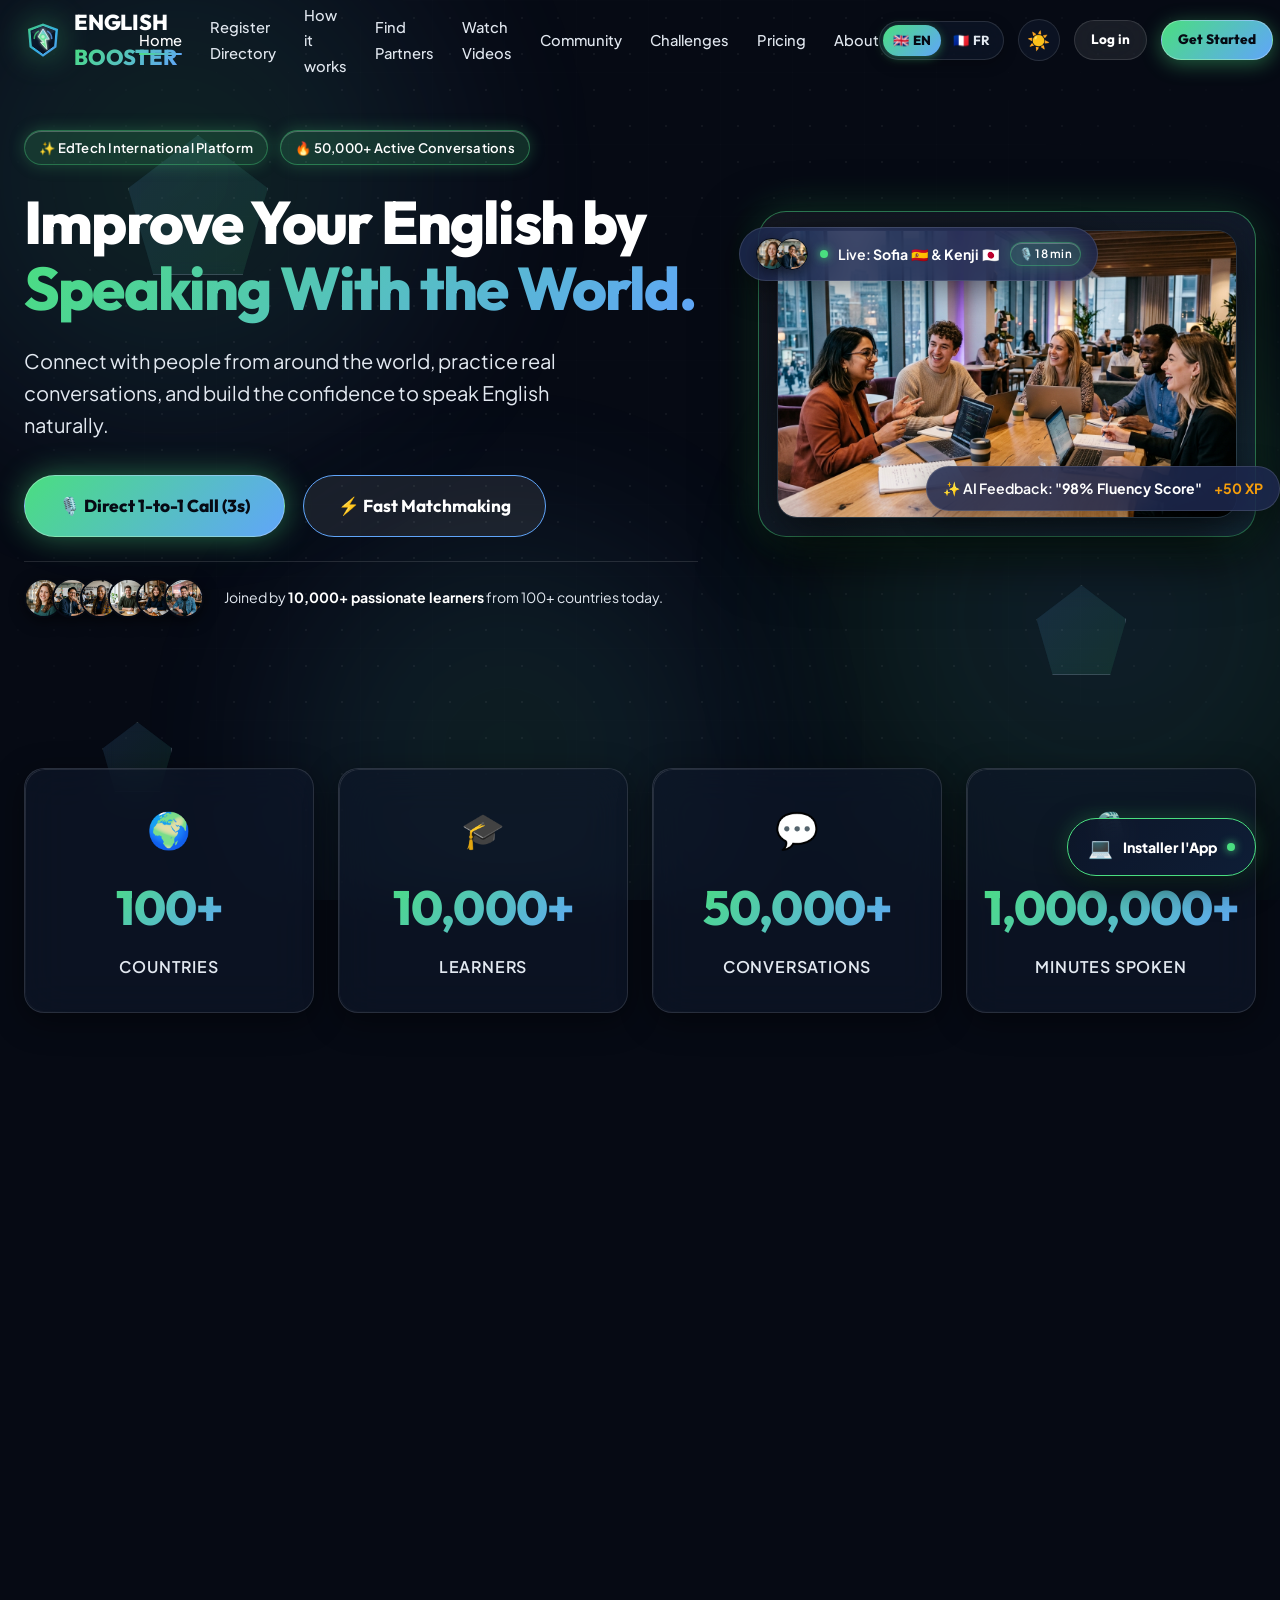
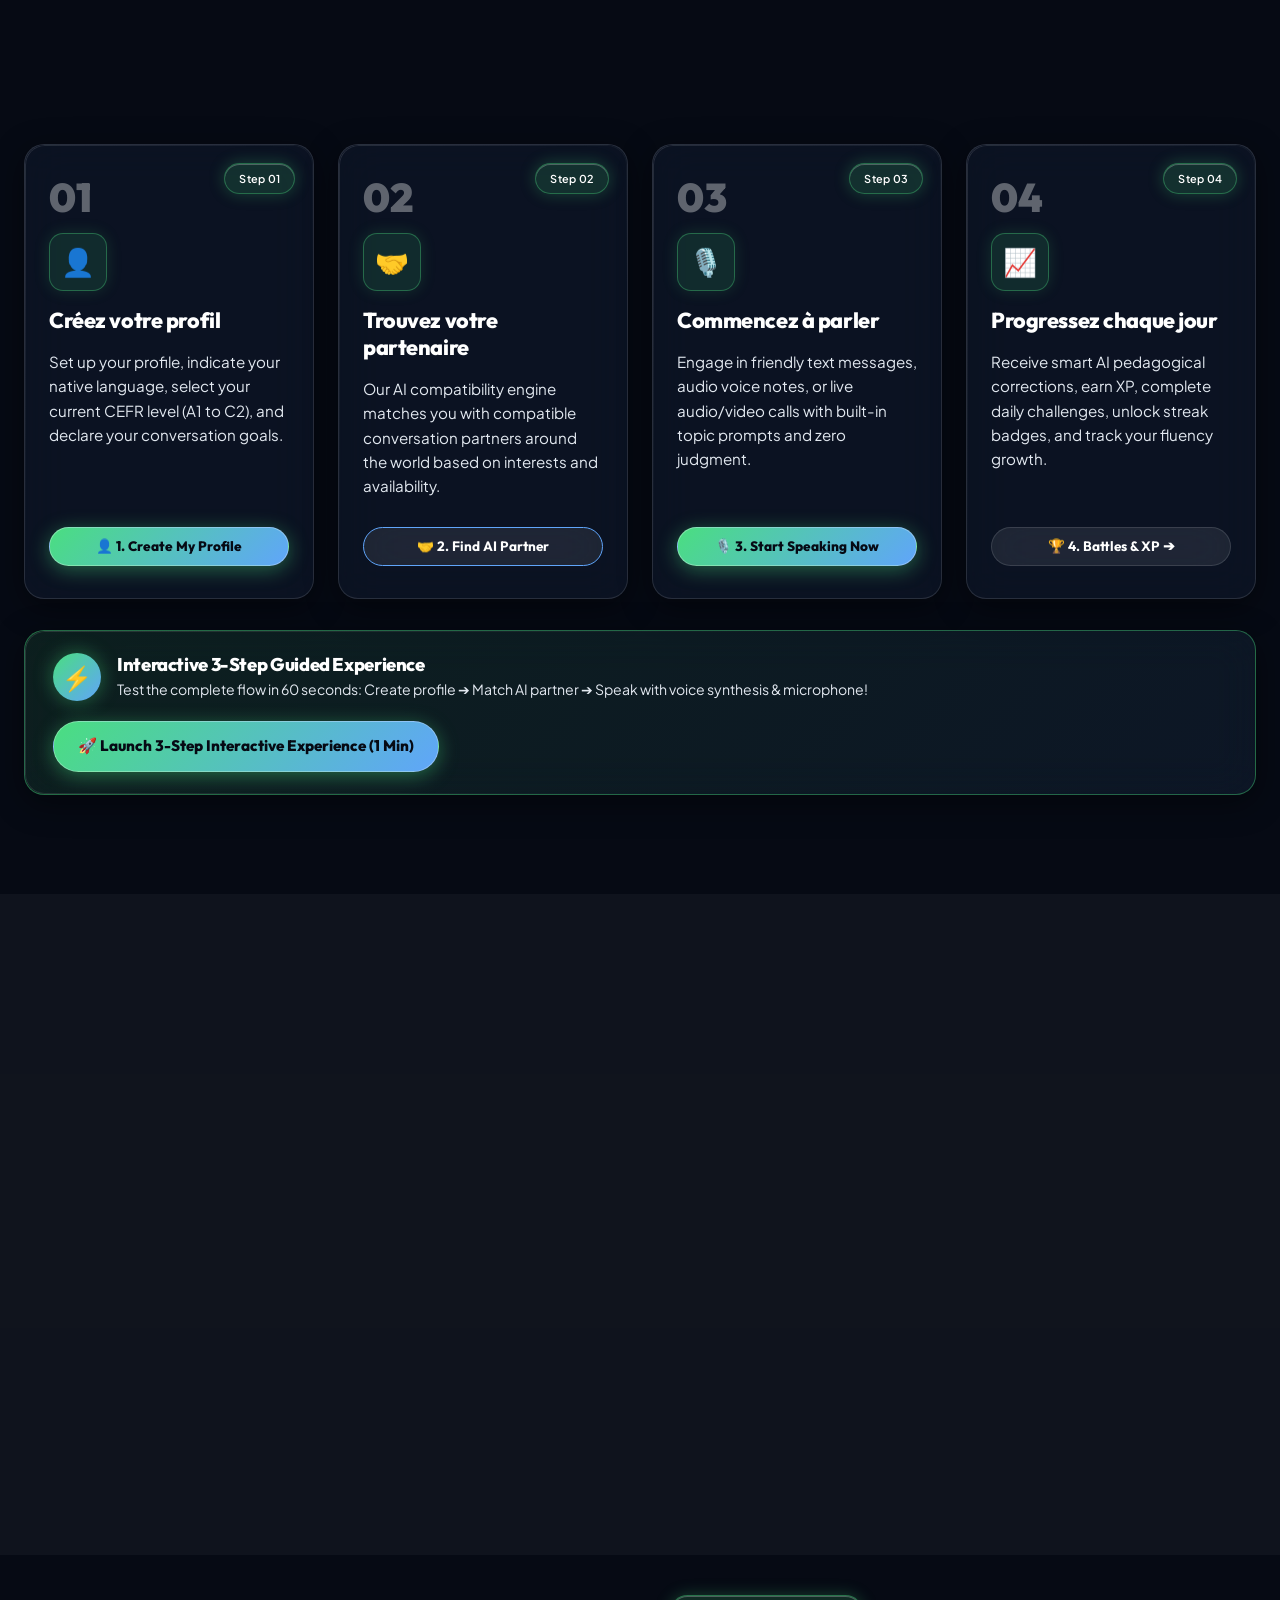
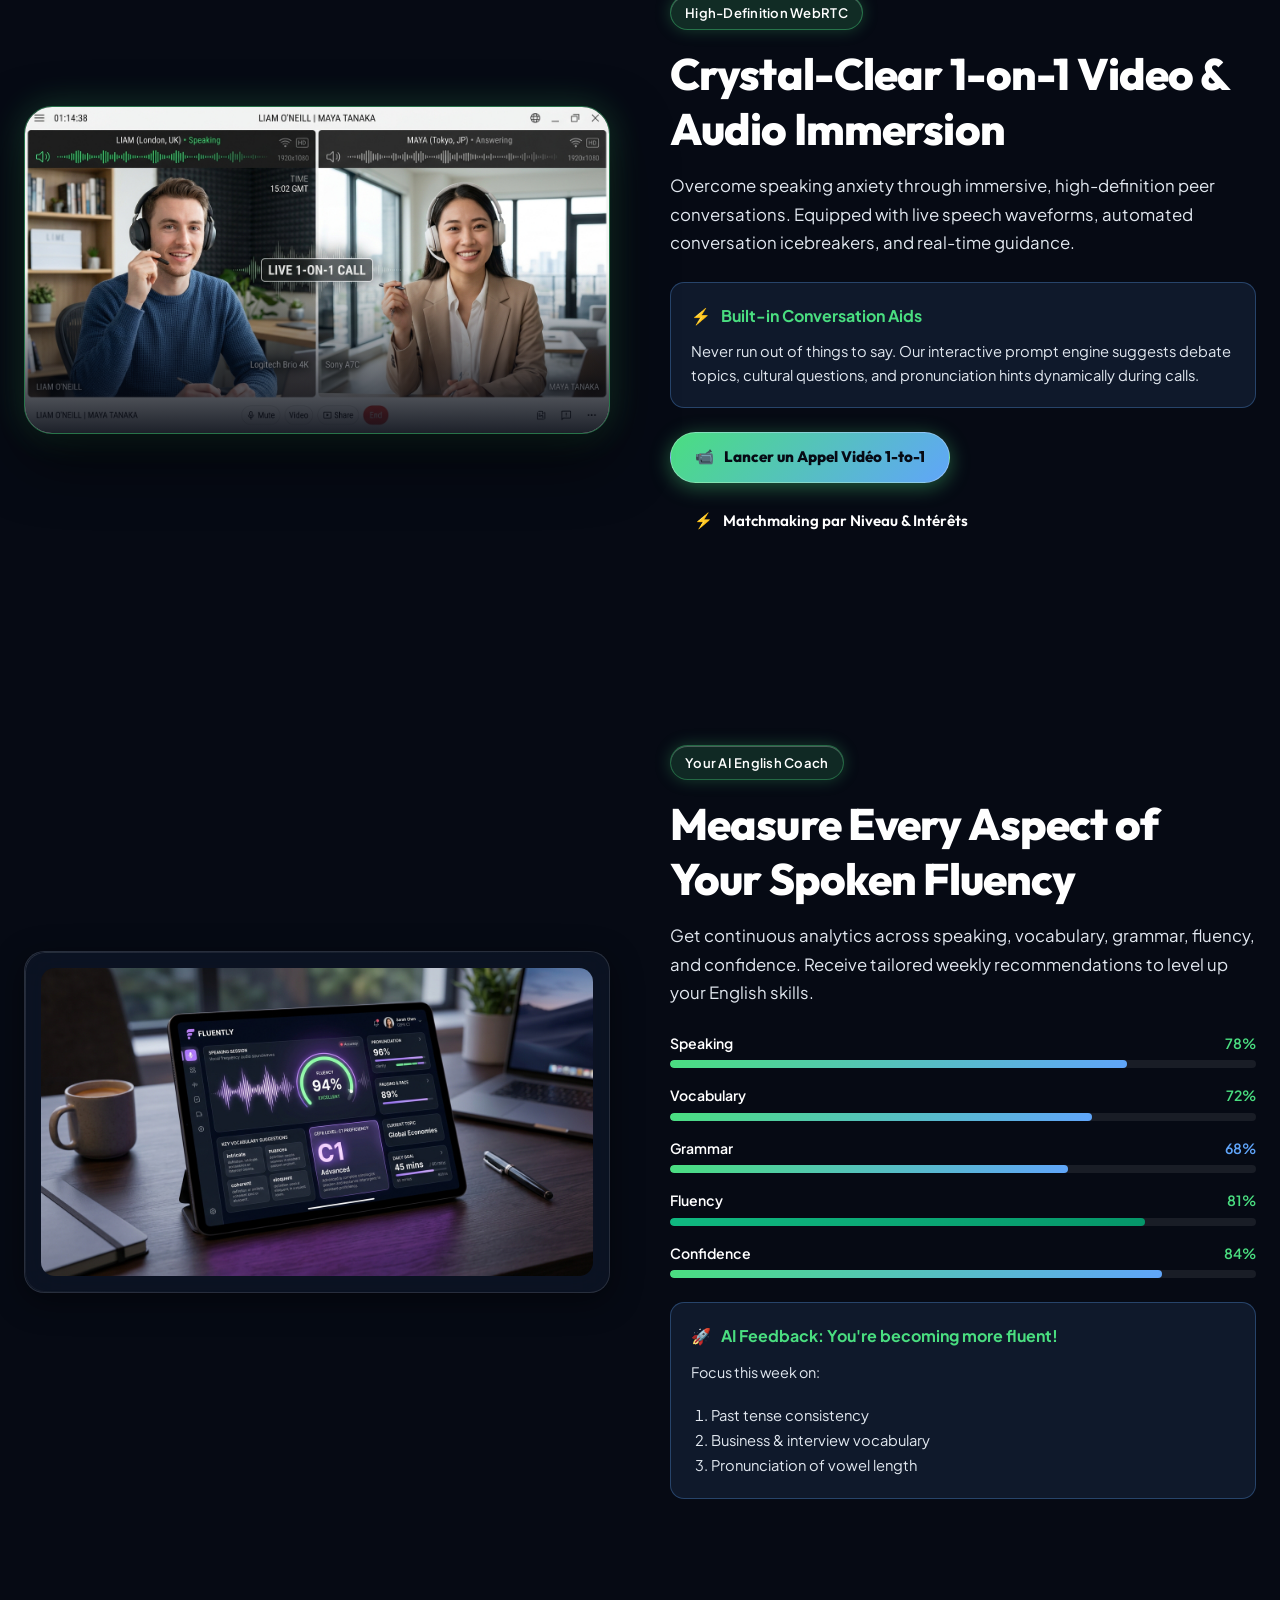
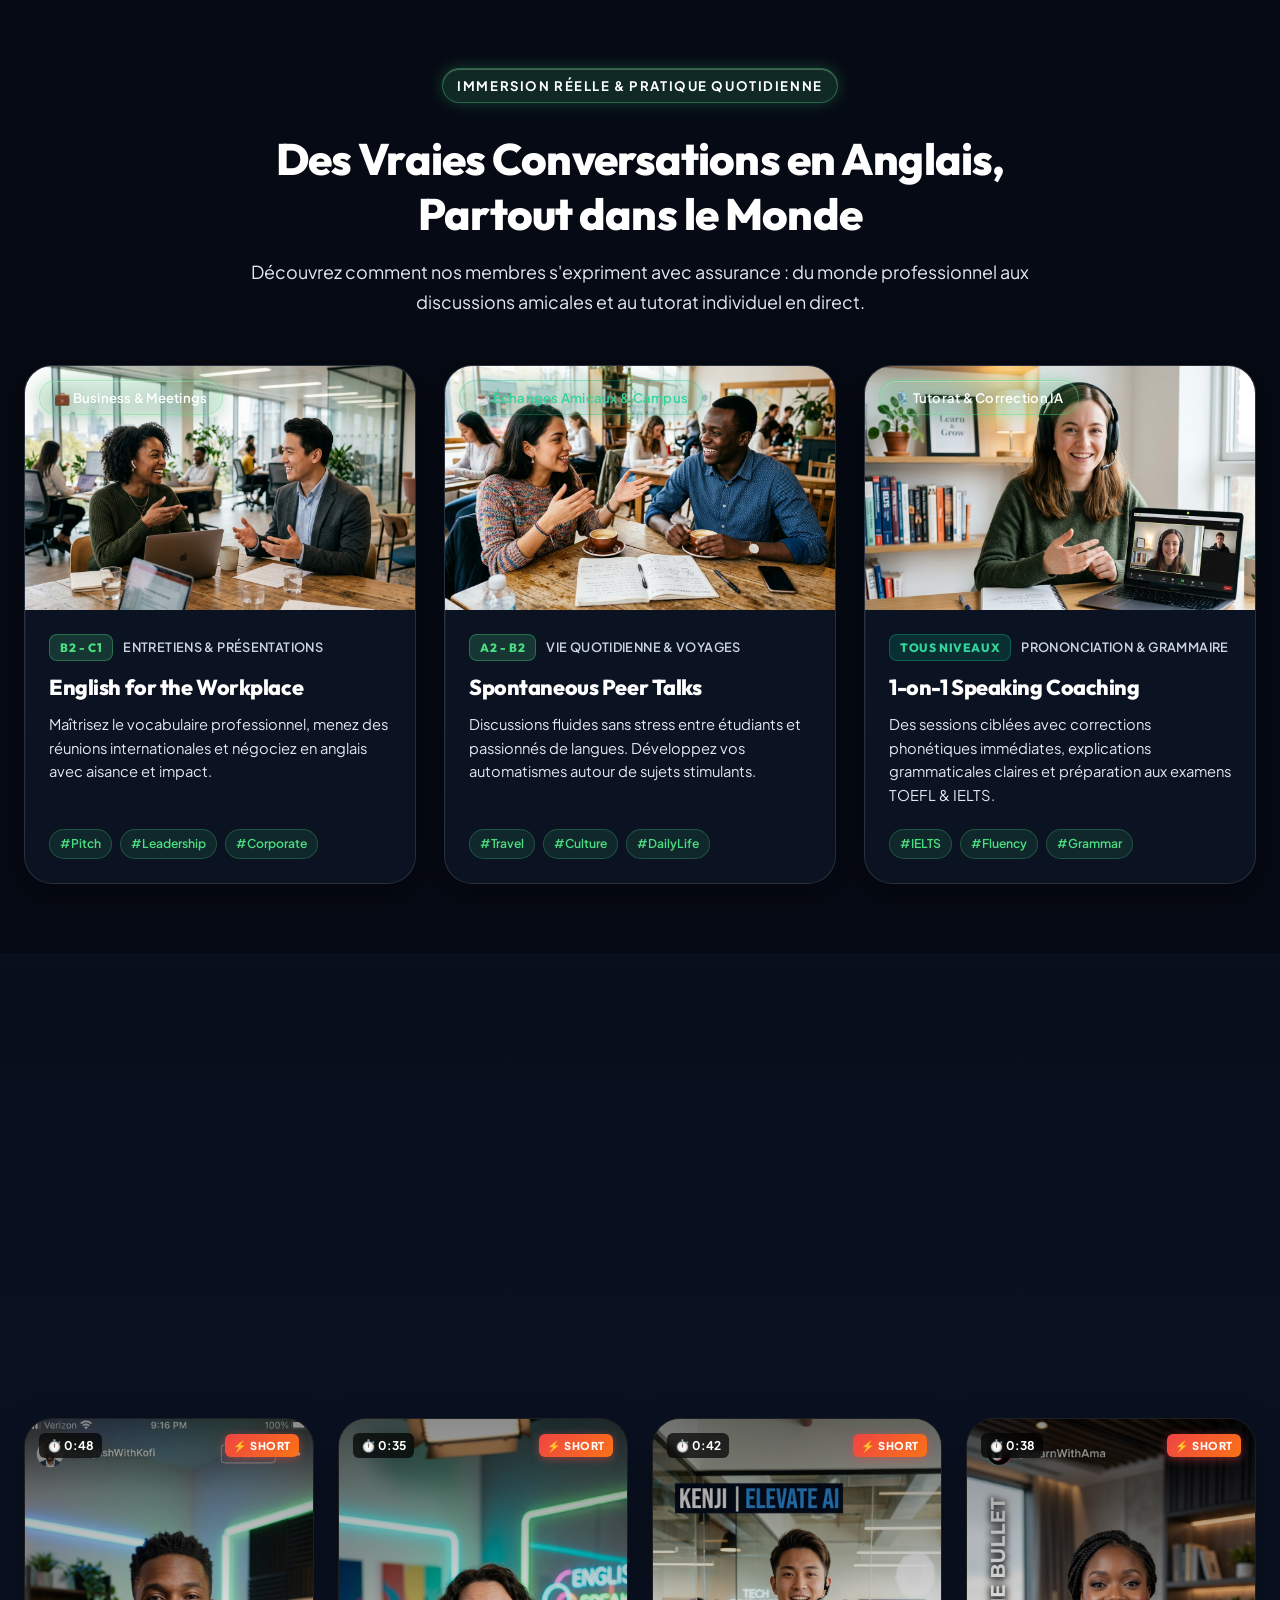
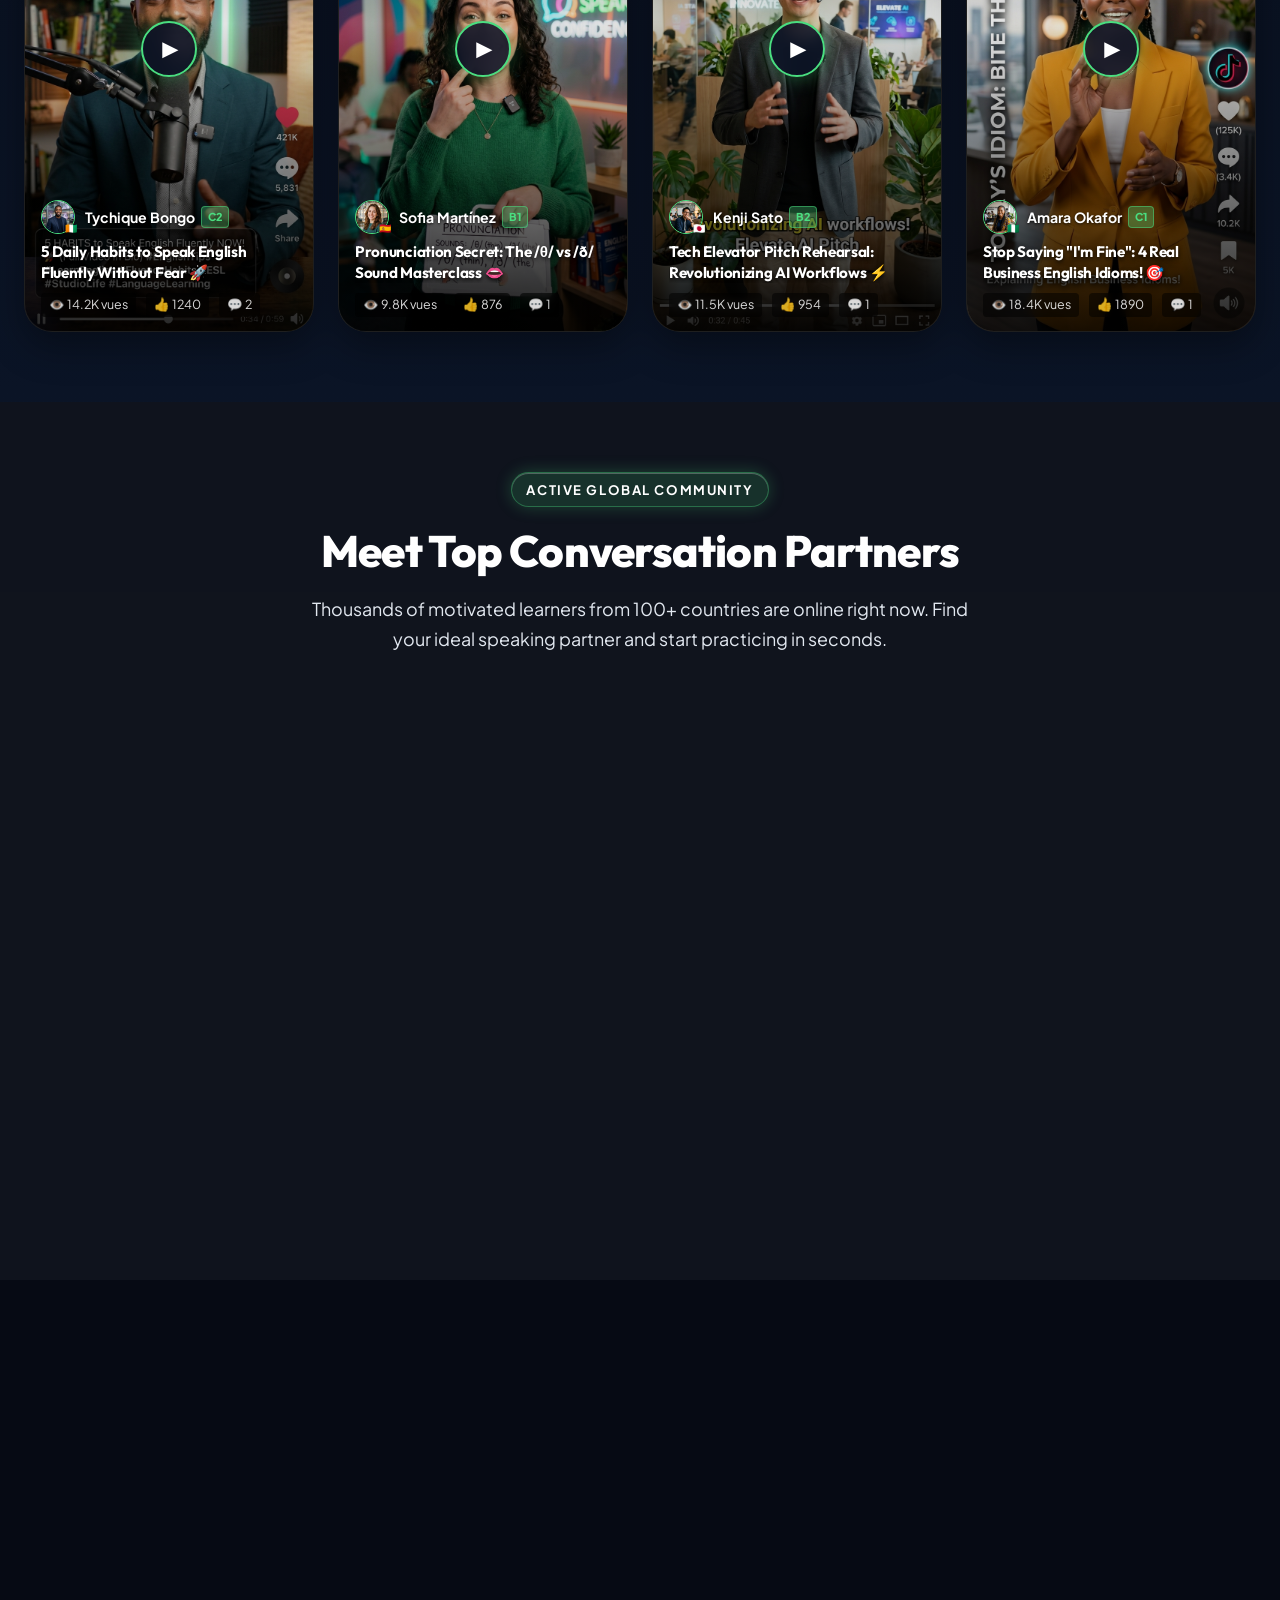
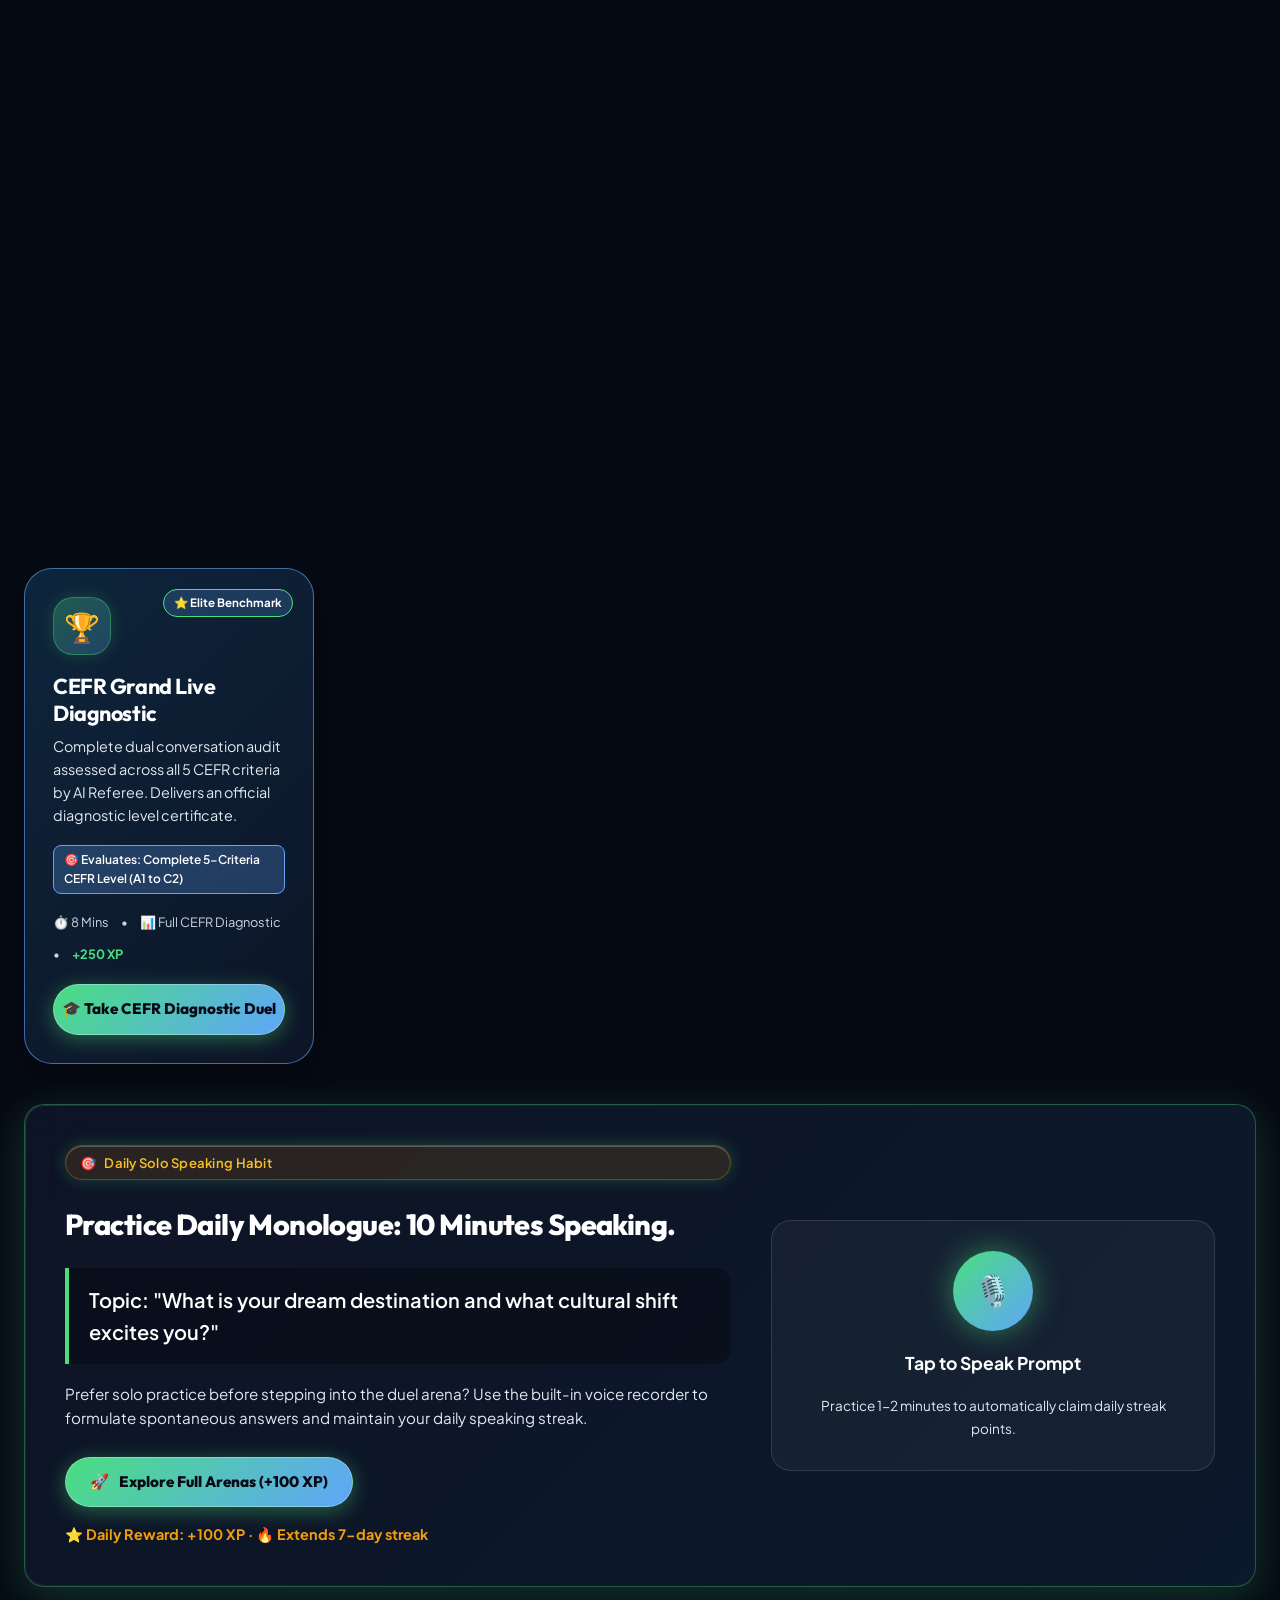
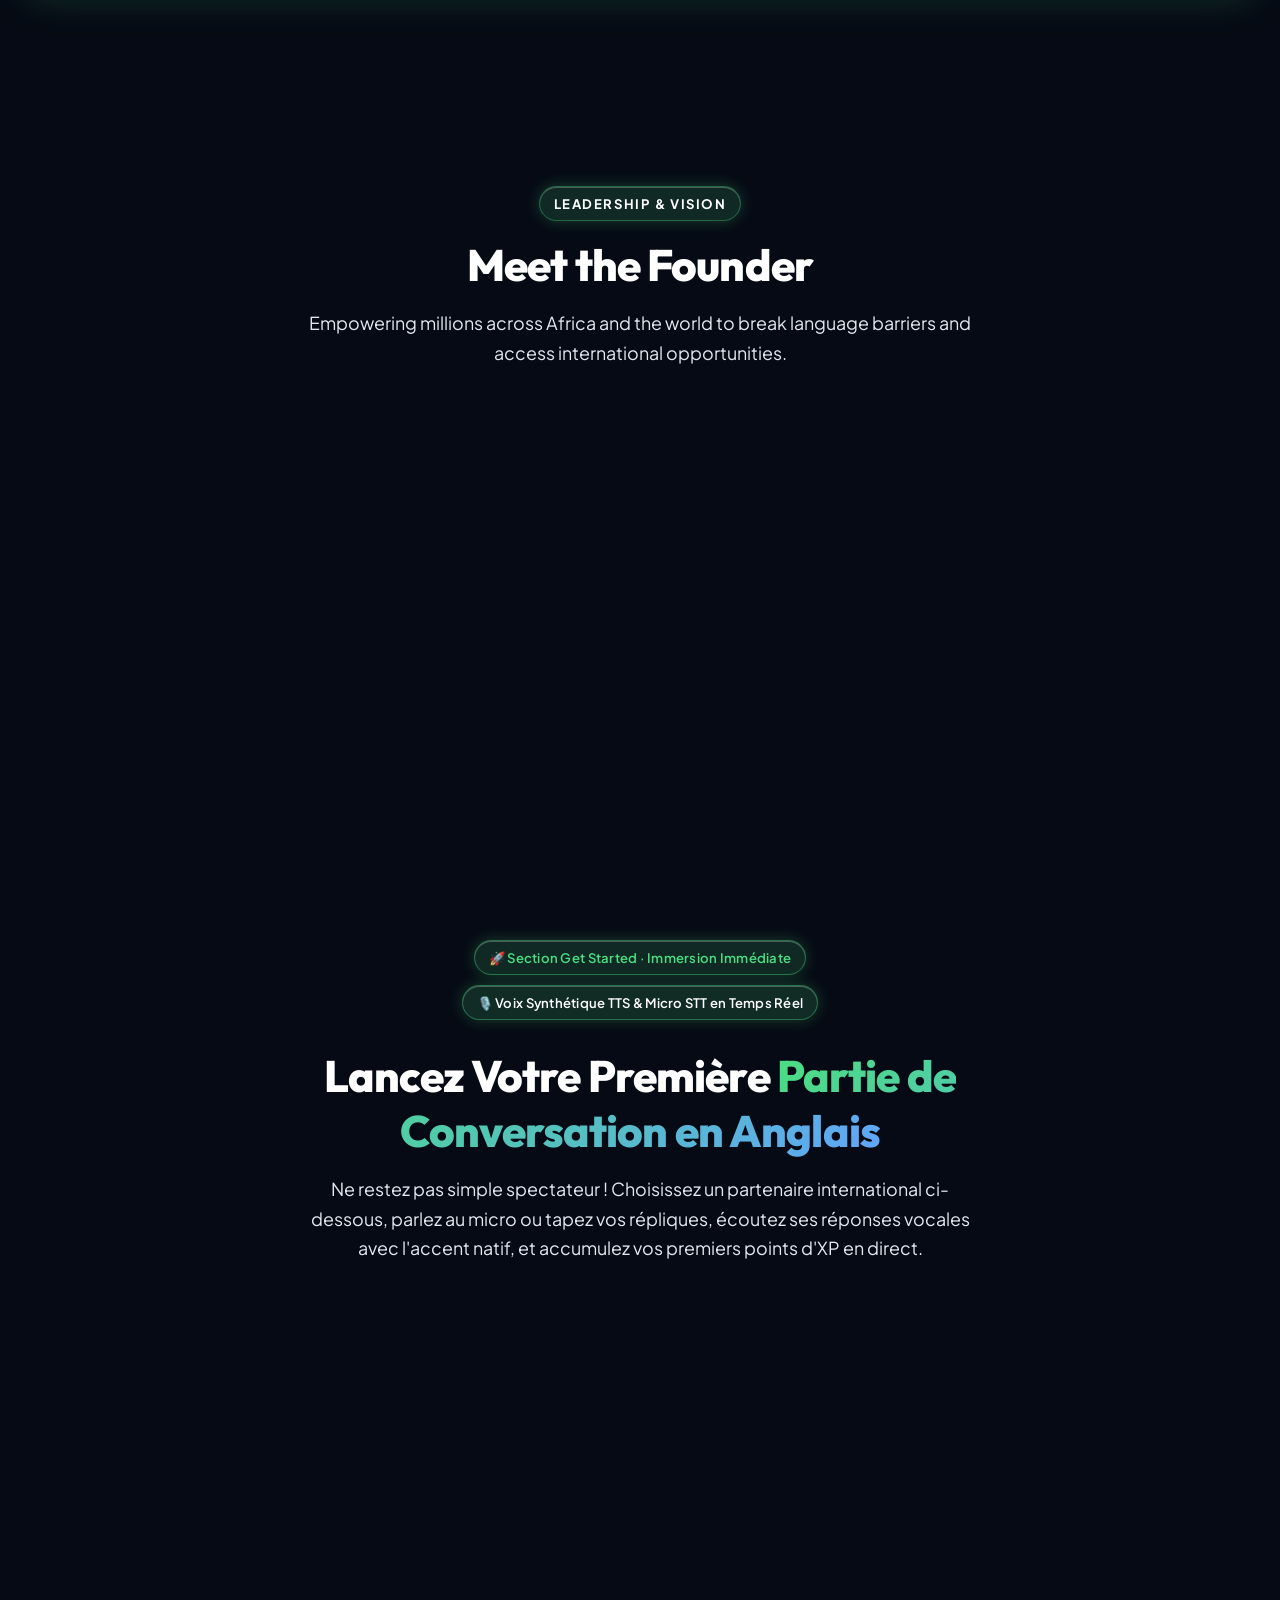
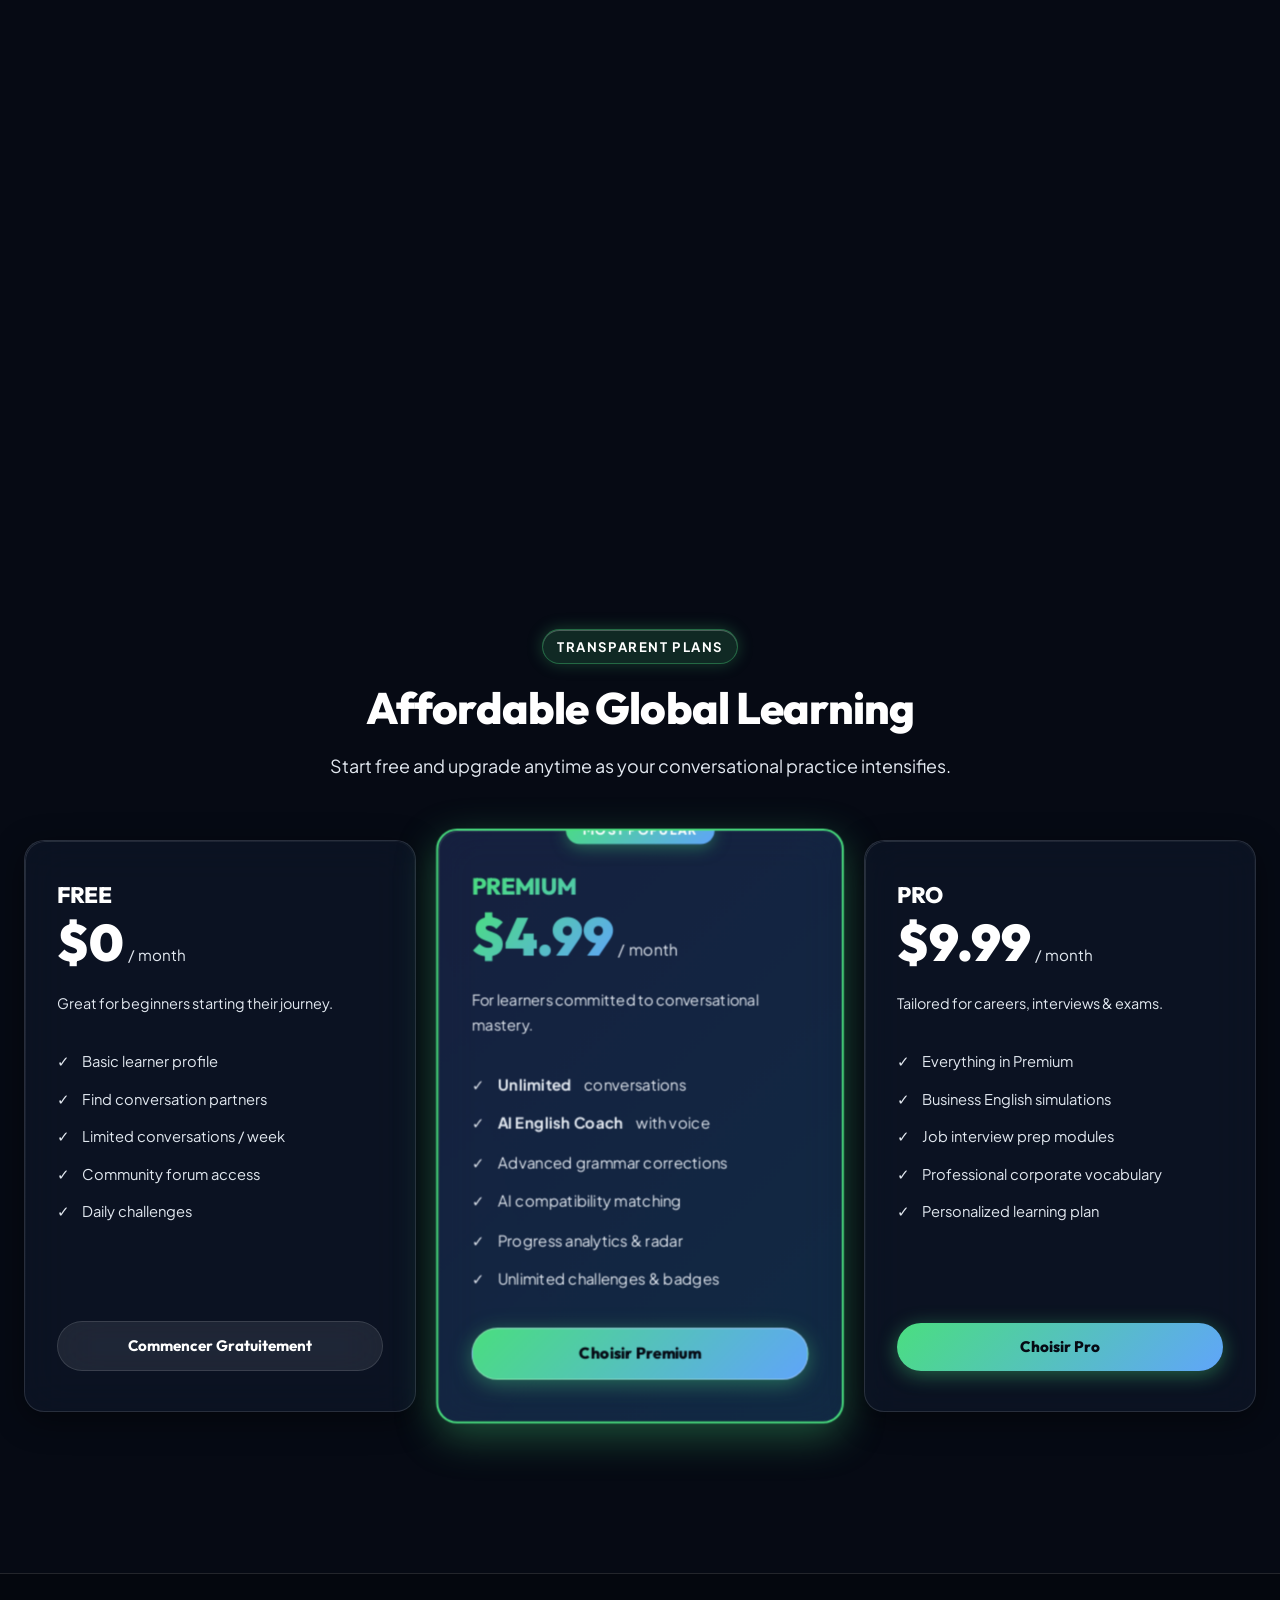
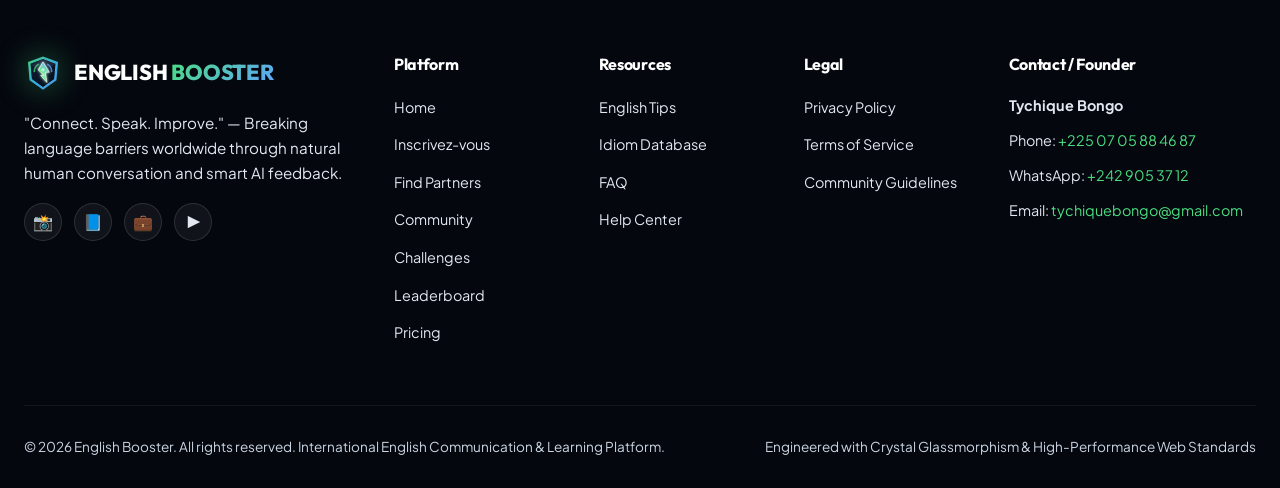
==== index.html @ 30d91bb0 "V2" ====
<!DOCTYPE html>
<html lang="en" data-theme="dark">
<head>
  <meta charset="UTF-8">
  <meta name="viewport" content="width=device-width, initial-scale=1.0">
  <title>English Booster — Improve Your English by Speaking With the World</title>
  <meta name="description" content="Connect with native and fluent speakers from around the world. Practice real spoken English conversations, receive instant AI grammar feedback, and build speaking confidence.">
  <link rel="stylesheet" href="css/style.css">
  <link rel="stylesheet" href="css/animations.css">
  <link rel="stylesheet" href="css/responsive.css">
  <link rel="icon" type="image/svg+xml" href="assets/images/logo.svg">

  <!-- PWA & MULTI-DEVICE SUPPORT (MOBILE, TABLETTE, ORDINATEUR) -->
  <link rel="manifest" href="manifest.json">
  <meta name="theme-color" content="#030712">
  <meta name="mobile-web-app-capable" content="yes">
  <meta name="apple-mobile-web-app-capable" content="yes">
  <meta name="apple-mobile-web-app-status-bar-style" content="black-translucent">
  <meta name="apple-mobile-web-app-title" content="English Booster">
  <link rel="apple-touch-icon" href="assets/images/logo.svg">
</head>
<body>

  <!-- CRYSTALLIZED BACKGROUND ENGINE (HTML + CSS) -->
  <div class="crystal-bg-wrapper" aria-hidden="true">
    <div class="crystal-orb crystal-orb-1"></div>
    <div class="crystal-orb crystal-orb-2"></div>
    <div class="crystal-orb crystal-orb-3"></div>
    <div class="crystal-prism prism-1"></div>
    <div class="crystal-prism prism-2"></div>
    <div class="crystal-prism prism-3"></div>
    <div class="crystal-grid-overlay"></div>
  </div>

  <!-- FIXED SITE NAVBAR -->
  <header>
    <nav class="site-nav" id="main-nav" aria-label="Main Navigation">
      <div class="container nav-container">
        <!-- Brand Logo -->
        <a href="index.html" class="nav-brand" aria-label="English Booster Home">
          <img src="assets/images/logo.svg" alt="English Booster Logo" class="brand-logo-img" />
          <span>ENGLISH <span class="brand-title-accent">BOOSTER</span></span>
        </a>

        <!-- Desktop Navigation Links -->
        <ul class="nav-links">
          <li><a href="index.html" class="nav-link active">Home</a></li>
          <li><a href="pages/inscrits.html" class="nav-link">Inscrivez-vous</a></li>
          <li><a href="#how-it-works" class="nav-link">How it works</a></li>
          <li><a href="pages/partners.html" class="nav-link">Find Partners</a></li>
          <li><a href="pages/watch.html" class="nav-link">Watch Videos</a></li>
          <li><a href="pages/community.html" class="nav-link">Community</a></li>
          <li><a href="pages/challenges.html" class="nav-link">Challenges</a></li>
          <li><a href="pages/pricing.html" class="nav-link">Pricing</a></li>
          <li><a href="pages/about.html" class="nav-link">About</a></li>
        </ul>

        <!-- Right Side Actions -->
        <div class="nav-actions">
          <!-- Theme Toggle -->
          <!-- Language Switcher Pill (Multi-Langue Anglais & Français) -->
          <div class="lang-switcher-pill" role="group" aria-label="Language Selector">
            <button type="button" class="lang-btn active" data-lang="en" title="English">
              <span>🇬🇧</span> EN
            </button>
            <button type="button" class="lang-btn" data-lang="fr" title="Français">
              <span>🇫🇷</span> FR
            </button>
          </div>
          <button class="theme-toggle-btn" aria-label="Toggle Dark/Light Mode" title="Switch Theme">
            ☀️
          </button>
          
          <a href="pages/login.html" class="btn btn-secondary btn-sm btn-login">
            Log in
          </a>
          <a href="#get-started" class="btn btn-primary btn-sm">
            Get Started
          </a>

          <!-- Mobile Hamburger -->
          <button class="mobile-menu-toggle" aria-label="Open Mobile Menu">
            <span></span>
            <span></span>
            <span></span>
          </button>
        </div>
      </div>
    </nav>
  </header>

  <!-- MOBILE SLIDE DRAWER -->
  <div class="mobile-drawer" id="mobile-drawer" aria-label="Mobile Navigation Drawer">
        <!-- Language Selector Mobile Drawer -->
    <div class="lang-drawer-wrap" style="padding: 12px 0; display: flex; align-items: center; justify-content: space-between; border-bottom: 1px solid var(--glass-border); margin-bottom: 14px;">
      <span style="font-size: 0.88rem; font-weight: 700; color: var(--text-muted); display: flex; align-items: center; gap: 6px;">
        <span>🌐</span> Langue / Language
      </span>
      <div class="lang-switcher-pill" role="group">
        <button type="button" class="lang-btn active" data-lang="en">
          <span>🇬🇧</span> EN
        </button>
        <button type="button" class="lang-btn" data-lang="fr">
          <span>🇫🇷</span> FR
        </button>
      </div>
    </div>
<ul class="mobile-nav-links">
      <li><a href="index.html" class="mobile-nav-link active"><span>🏠</span> Home</a></li>
      <li><a href="pages/inscrits.html" class="mobile-nav-link"><span>✍️</span> Inscrivez-vous</a></li>
      <li><a href="pages/watch.html" class="mobile-nav-link"><span>🎬</span> Watch Videos (Shorts)</a></li>
      <li><a href="#get-started" class="mobile-nav-link"><span>🚀</span> Get Started (Conversation)</a></li>
      <li><a href="#how-it-works" class="mobile-nav-link"><span>⚙️</span> How it works</a></li>
      <li><a href="pages/partners.html" class="mobile-nav-link"><span>🔎</span> Find Partners</a></li>
      <li><a href="pages/dashboard.html" class="mobile-nav-link"><span>📊</span> Dashboard</a></li>
      <li><a href="pages/chat.html" class="mobile-nav-link"><span>💬</span> Live Chat</a></li>
      <li><a href="pages/community.html" class="mobile-nav-link"><span>👥</span> Community</a></li>
      <li><a href="pages/challenges.html" class="mobile-nav-link"><span>🎯</span> Daily Challenges</a></li>
      <li><a href="pages/pricing.html" class="mobile-nav-link"><span>💎</span> Pricing</a></li>
      <li><a href="pages/about.html" class="mobile-nav-link"><span>ℹ️</span> About & Founder</a></li>
    </ul>
    <div style="display: flex; flex-direction: column; gap: 12px; margin-top: auto;">
      <a href="pages/login.html" class="btn btn-secondary" style="width: 100%;">Log in</a>
      <a href="#get-started" class="btn btn-primary" style="width: 100%;">Get Started Free</a>
    </div>
  </div>

  <main>
    <!-- HERO SECTION -->
    <section class="hero-section">
      <div class="container hero-grid">
        <div class="hero-content reveal-init">
          <div class="hero-badge-wrap">
            <span class="crystal-badge" data-i18n="hero_badge_edtech"><span>✨</span> EdTech International Platform</span>
            <span class="crystal-badge crystal-badge-purple" data-i18n="hero_badge_conversations"><span>🔥</span> 50,000+ Active Conversations</span>
          </div>

          <h1 class="hero-title"><span data-i18n="hero_title_prefix">Improve Your English by </span><span class="text-gradient-cyan" data-i18n="hero_title_accent">Speaking With the World.</span></h1>

          <p class="hero-subtitle" data-i18n="hero_subtitle">Connect with people from around the world, practice real conversations, and build the confidence to speak English naturally.</p>

          <div class="hero-cta-group">
            <button type="button" class="btn btn-primary btn-lg btn-direct-call-guided" style="box-shadow: 0 0 30px rgba(74, 222, 128, 0.45); font-weight: 800;" data-i18n="hero_btn_call"><span>🎙️</span> Appel Direct 1-to-1 (3s)</button>
            <button type="button" class="btn btn-secondary btn-lg btn-trigger-fast-matchmaking" style="border-color: var(--blue-400); font-weight: 700;" data-i18n="hero_btn_match"><span>⚡</span> Matchmaking Rapide</button>
          </div>

          <div class="hero-trust">
            <div class="avatar-stack">
              <div class="avatar-stack-item" title="Sofia (Spain)"><img src="assets/avatars/sofia.jpg" alt="Sofia Spain"></div>
              <div class="avatar-stack-item" title="Kenji (Japan)"><img src="assets/avatars/kenji.jpg" alt="Kenji Japan"></div>
              <div class="avatar-stack-item" title="Amara (Nigeria)"><img src="assets/avatars/amara.jpg" alt="Amara Nigeria"></div>
              <div class="avatar-stack-item" title="Lucas (Germany)"><img src="assets/avatars/lucas.jpg" alt="Lucas Germany"></div>
              <div class="avatar-stack-item" title="Chloé (France)"><img src="assets/avatars/chloe.jpg" alt="Chloe France"></div>
              <div class="avatar-stack-item" title="Alex (Learner)"><img src="assets/avatars/alex.jpg" alt="Alex"></div>
            </div>
            <div class="trust-text" data-i18n="hero_trust_text">Joined by <strong>10,000+ passionate learners</strong> from 100+ countries today.</div>
          </div>
        </div>

        <!-- Hero Visual Showcase -->
        <div class="hero-visual-card glass-panel reveal-init reveal-delay-2">
          <div class="hero-image-wrap">
            <img src="assets/images/hero-community.jpg" alt="English Booster International Learners Connected Globally" loading="eager">
          </div>

          <!-- Floating Interactive Glass Chips -->
          <div class="floating-chip floating-chip-1" style="display: flex; align-items: center; gap: 10px;">
            <div class="avatar-stack" style="margin-right: 2px;">
              <div class="avatar-stack-item" style="width: 32px; height: 32px; border-width: 1.5px;"><img src="assets/avatars/sofia.jpg" alt="Sofia"></div>
              <div class="avatar-stack-item" style="width: 32px; height: 32px; border-width: 1.5px;"><img src="assets/avatars/kenji.jpg" alt="Kenji"></div>
            </div>
            <span class="status-dot online"></span>
            <span>Live: <strong>Sofia 🇪🇸</strong> & <strong>Kenji 🇯🇵</strong></span>
            <span class="crystal-badge" style="padding: 2px 8px; font-size: 0.72rem;">🎙️ 18 min</span>
          </div>

          <div class="floating-chip floating-chip-2">
            <span>✨ AI Feedback: <strong>"98% Fluency Score"</strong></span>
            <span style="color: var(--amber-accent); font-weight: 700;">+50 XP</span>
          </div>
        </div>
      </div>
    </section>

    <!-- KEY STATS SECTION (ANIMATED ON SCROLL) -->
    <section class="stats-section">
      <div class="container stats-grid">
        <div class="glass-card stat-card reveal-init">
          <div class="stat-icon">🌍</div>
          <div class="stat-value text-gradient-cyan" data-counter-target="100" data-counter-suffix="+">100+</div>
          <div class="stat-label" data-i18n="stats_countries">Countries</div>
        </div>
        <div class="glass-card stat-card reveal-init reveal-delay-1">
          <div class="stat-icon">🎓</div>
          <div class="stat-value text-gradient-purple" data-counter-target="10000" data-counter-suffix="+">10,000+</div>
          <div class="stat-label" data-i18n="stats_learners">Learners</div>
        </div>
        <div class="glass-card stat-card reveal-init reveal-delay-2">
          <div class="stat-icon">💬</div>
          <div class="stat-value text-gradient-cyan" data-counter-target="50000" data-counter-suffix="+">50,000+</div>
          <div class="stat-label" data-i18n="stats_conversations">Conversations</div>
        </div>
        <div class="glass-card stat-card reveal-init reveal-delay-3">
          <div class="stat-icon">🎙️</div>
          <div class="stat-value text-gradient-purple" data-counter-target="1000000" data-counter-suffix="+">1,000,000+</div>
          <div class="stat-label" data-i18n="stats_minutes">Minutes Spoken</div>
        </div>
      </div>
    </section>

    <!-- PLATFORM MISSION STATEMENT BANNER -->
    <section class="container" style="margin-top: 10px; margin-bottom: 45px;">
      <div class="glass-card about-mission-statement-card reveal-init">
        <div style="display: flex; align-items: center; justify-content: space-between; flex-wrap: wrap; gap: 12px; margin-bottom: 14px;">
          <div style="display: flex; align-items: center; gap: 10px;">
            <span class="crystal-badge" data-i18n="mission_badge">✨ Our Global Mission</span>
            <span class="live-pulse-dot"></span>
            <span style="font-size: 0.85rem; color: var(--text-muted); font-weight: 600;" data-i18n="mission_tag">Authentic Real-Time English Exchange</span>
          </div>
          <a href="pages/about.html" class="btn btn-secondary btn-sm" style="border-color: var(--blue-400);" data-i18n="mission_btn_about">About Us & Founder →</a>
        </div>
        <p class="about-mission-statement-text" data-i18n="mission_text">
          Our platform connects learners worldwide to practice English in real time through authentic conversations, via messaging and live calls. Designed to break down language barriers, it fosters supportive cultural exchange and mutual learning between partners with shared interests. We provide an interactive, inclusive space where daily practice turns language fluency into genuine human connections.
        </p>
      </div>
    </section>

    <!-- HOW IT WORKS SECTION (4 STEPS) -->
    <section class="section-wrapper" id="how-it-works">
      <div class="container">
        <div class="section-header reveal-init">
          <span class="crystal-badge section-tag" data-i18n="how_tag">Methodology</span>
          <h2 class="section-title" data-i18n="how_title">How English Booster Works</h2>
          <p class="section-desc" data-i18n="how_desc">A simple 4-step framework to transition from understanding English to speaking it fluently with genuine international confidence.</p>
        </div>

        <div class="how-steps-grid">
          <!-- Step 1 -->
          <div class="glass-card how-step-card reveal-init" data-step="1" title="Click to test: Create your profile">
            <span class="step-card-badge crystal-badge" style="font-size: 0.68rem;">Step 01</span>
            <span class="step-number">01</span>
            <div class="step-icon-wrap">👤</div>
            <h3 class="step-title">Create your profile</h3>
            <p class="step-text">
              Set up your profile, indicate your native language, select your current CEFR level (A1 to C2), and declare your conversation goals.
            </p>
            <div class="step-action-wrap">
              <button type="button" class="btn btn-primary btn-sm btn-step-trigger" data-step="1" style="width: 100%; justify-content: center;">
                👤 1. Create My Profile
              </button>
            </div>
          </div>

          <!-- Step 2 -->
          <div class="glass-card how-step-card reveal-init reveal-delay-1" data-step="2" title="Click to test: Find your partner">
            <span class="step-card-badge crystal-badge" style="font-size: 0.68rem;">Step 02</span>
            <span class="step-number">02</span>
            <div class="step-icon-wrap">🤝</div>
            <h3 class="step-title">Find your partner</h3>
            <p class="step-text">
              Our AI compatibility engine matches you with compatible conversation partners around the world based on interests and availability.
            </p>
            <div class="step-action-wrap">
              <button type="button" class="btn btn-secondary btn-sm btn-step-trigger" data-step="2" style="width: 100%; justify-content: center; border-color: var(--blue-400);">
                🤝 2. Find AI Partner
              </button>
            </div>
          </div>

          <!-- Step 3 -->
          <div class="glass-card how-step-card reveal-init reveal-delay-2" data-step="3" title="Click to test: Start speaking">
            <span class="step-card-badge crystal-badge" style="font-size: 0.68rem;">Step 03</span>
            <span class="step-number">03</span>
            <div class="step-icon-wrap">🎙️</div>
            <h3 class="step-title">Start speaking</h3>
            <p class="step-text">
              Engage in friendly text messages, audio voice notes, or live audio/video calls with built-in topic prompts and zero judgment.
            </p>
            <div class="step-action-wrap">
              <button type="button" class="btn btn-primary btn-sm btn-step-trigger" data-step="3" style="width: 100%; justify-content: center;">
                🎙️ 3. Start Speaking Now
              </button>
            </div>
          </div>

          <!-- Step 4 -->
          <div class="glass-card how-step-card reveal-init reveal-delay-3" data-step="4" title="Click to view challenges and battles">
            <span class="step-card-badge crystal-badge" style="font-size: 0.68rem;">Step 04</span>
            <span class="step-number">04</span>
            <div class="step-icon-wrap">📈</div>
            <h3 class="step-title">Improve every day</h3>
            <p class="step-text">
              Receive smart AI pedagogical corrections, earn XP, complete daily challenges, unlock streak badges, and track your fluency growth.
            </p>
            <div class="step-action-wrap">
              <a href="pages/challenges.html" class="btn btn-secondary btn-sm" style="width: 100%; justify-content: center;">
                🏆 4. Battles & XP ➔
              </a>
            </div>
          </div>
        </div>

        <!-- Interactive 3-Step Guided Experience Launcher Bar -->
        <div class="glass-card reveal-init" style="margin-top: 30px; padding: 22px 28px; display: flex; align-items: center; justify-content: space-between; flex-wrap: wrap; gap: 20px; border-color: rgba(74, 222, 128, 0.4); background: linear-gradient(135deg, rgba(74, 222, 128, 0.1), rgba(96, 165, 250, 0.08));">
          <div style="display: flex; align-items: center; gap: 16px;">
            <div style="width: 48px; height: 48px; border-radius: 50%; background: var(--grad-cyan-blue); display: flex; align-items: center; justify-content: center; font-size: 1.5rem; box-shadow: 0 0 20px rgba(74, 222, 128, 0.4); flex-shrink: 0;">
              ⚡
            </div>
            <div>
              <h4 style="font-size: 1.15rem; margin-bottom: 2px;">Interactive 3-Step Guided Experience</h4>
              <p style="color: var(--text-muted); font-size: 0.88rem; margin: 0;">
                Test the complete flow in 60 seconds: Create profile ➔ Match AI partner ➔ Speak with voice synthesis & microphone!
              </p>
            </div>
          </div>
          <button type="button" class="btn btn-primary btn-launch-how-it-works">
            🚀 Launch 3-Step Interactive Experience (1 Min)
          </button>
        </div>
      </div>
    </section>

    <!-- LIVE AI GRAMMAR CORRECTION DEMO -->
    <section class="section-wrapper" style="background: var(--glass-bg-subtle);">
      <div class="container">
        <div class="feature-showcase-grid">
          <div class="reveal-init">
            <span class="crystal-badge crystal-badge-purple">Smart Pedagogical AI</span>
            <h2 class="section-title" style="margin: 16px 0;">Instant AI Corrections With Explanations</h2>
            <p style="color: var(--text-muted); font-size: 1.05rem; line-height: 1.7; margin-bottom: 24px;">
              Don't just get corrected — understand the exact grammar rule behind each sentence. Speak naturally without fear of making mistakes.
            </p>
            
            <div class="ai-feedback-box">
              <div class="feedback-headline">
                <span>💡</span> Pedagogical Rule Engine
              </div>
              <p style="color: var(--text-muted); font-size: 0.92rem;">
                Our intelligent model identifies common English-as-a-second-language patterns and gives constructive explanations to cement long-term memory.
              </p>
            </div>

            <div style="margin-top: 24px;">
              <a href="pages/chat.html" class="btn btn-primary">
                Try Live in Chat
              </a>
            </div>
          </div>

          <div class="glass-card grammar-demo-card reveal-init reveal-delay-1">
            <div style="display: flex; align-items: center; justify-content: space-between; border-bottom: 1px solid var(--glass-border); padding-bottom: 14px;">
              <strong style="color: var(--cyan-primary); display: flex; align-items: center; gap: 8px;">
                ✨ AI Grammar Correction Preview
              </strong>
              <span class="crystal-badge" style="font-size: 0.75rem;">Live Example</span>
            </div>

            <div class="correction-row">
              <div class="correction-item wrong">
                <span class="correction-badge">❌</span>
                <div>
                  <div style="font-size: 0.8rem; font-weight: 700; text-transform: uppercase;">Learner message</div>
                  <div style="font-size: 1.05rem;">I have went to London yesterday.</div>
                </div>
              </div>

              <div class="correction-item correct">
                <span class="correction-badge">✓</span>
                <div>
                  <div style="font-size: 0.8rem; font-weight: 700; text-transform: uppercase;">Natural English correction</div>
                  <div style="font-size: 1.05rem; font-weight: 700;">I went to London yesterday.</div>
                </div>
              </div>

              <div class="correction-explanation">
                <strong style="color: var(--cyan-primary); display: block; margin-bottom: 4px;">Explanation:</strong>
                Use <em>"went"</em> because <em>"yesterday"</em> refers to a finished, completed time in the past. The present perfect <em>"have gone"</em> is used for unstated or ongoing timeframes.
              </div>
            </div>
          </div>
        </div>
      </div>
    </section>

    <!-- LIVE VIDEO IMMERSION SHOWCASE -->
    <section class="section-wrapper" id="live-calls" style="padding-top: 40px;">
      <div class="container">
        <div class="feature-showcase-grid reverse">
          <div class="reveal-init">
            <span class="crystal-badge crystal-badge-cyan">High-Definition WebRTC</span>
            <h2 class="section-title" style="margin: 16px 0;">Crystal-Clear 1-on-1 Video & Audio Immersion</h2>
            <p style="color: var(--text-muted); font-size: 1.05rem; line-height: 1.7; margin-bottom: 24px;">
              Overcome speaking anxiety through immersive, high-definition peer conversations. Equipped with live speech waveforms, automated conversation icebreakers, and real-time guidance.
            </p>

            <div class="ai-feedback-box" style="margin-bottom: 24px;">
              <div class="feedback-headline">
                <span>⚡</span> Built-in Conversation Aids
              </div>
              <p style="color: var(--text-muted); font-size: 0.92rem; line-height: 1.6;">
                Never run out of things to say. Our interactive prompt engine suggests debate topics, cultural questions, and pronunciation hints dynamically during calls.
              </p>
            </div>

            <div style="display: flex; gap: 14px; flex-wrap: wrap;">
              <button type="button" class="btn btn-primary btn-direct-call-guided" id="btn-demo-call">
                <span>📹</span> Lancer un Appel Vidéo 1-to-1
              </button>
              <button type="button" class="btn btn-glass btn-trigger-fast-matchmaking">
                <span>⚡</span> Matchmaking par Niveau & Intérêts
              </button>
            </div>
          </div>

          <div class="feature-image-card reveal-init reveal-delay-1">
            <img src="assets/images/conversation-live-duo.jpg" alt="English Booster Live HD 1-on-1 English Video Call Immersion" loading="lazy">
            <div class="feature-image-overlay"></div>
          </div>
        </div>
      </div>
    </section>

    <!-- AI COACH SHOWCASE -->
    <section class="section-wrapper">
      <div class="container">
        <div class="feature-showcase-grid reverse">
          <div class="reveal-init">
            <span class="crystal-badge">Your AI English Coach</span>
            <h2 class="section-title" style="margin: 16px 0;">Measure Every Aspect of Your Spoken Fluency</h2>
            <p style="color: var(--text-muted); font-size: 1.05rem; line-height: 1.7; margin-bottom: 24px;">
              Get continuous analytics across speaking, vocabulary, grammar, fluency, and confidence. Receive tailored weekly recommendations to level up your English skills.
            </p>

            <div class="analytics-bars">
              <div class="bar-item">
                <div class="bar-header">
                  <span>Speaking</span>
                  <span style="color: var(--cyan-primary);">78%</span>
                </div>
                <div class="progress-track"><div class="progress-fill" style="width: 78%;"></div></div>
              </div>
              <div class="bar-item">
                <div class="bar-header">
                  <span>Vocabulary</span>
                  <span style="color: var(--cyan-primary);">72%</span>
                </div>
                <div class="progress-track"><div class="progress-fill" style="width: 72%;"></div></div>
              </div>
              <div class="bar-item">
                <div class="bar-header">
                  <span>Grammar</span>
                  <span style="color: var(--blue-400);">68%</span>
                </div>
                <div class="progress-track"><div class="progress-fill purple" style="width: 68%;"></div></div>
              </div>
              <div class="bar-item">
                <div class="bar-header">
                  <span>Fluency</span>
                  <span style="color: var(--emerald-accent);">81%</span>
                </div>
                <div class="progress-track"><div class="progress-fill emerald" style="width: 81%;"></div></div>
              </div>
              <div class="bar-item">
                <div class="bar-header">
                  <span>Confidence</span>
                  <span style="color: var(--cyan-primary);">84%</span>
                </div>
                <div class="progress-track"><div class="progress-fill" style="width: 84%;"></div></div>
              </div>
            </div>

            <div class="ai-feedback-box" style="margin-top: 24px;">
              <div class="feedback-headline">
                <span>🚀</span> AI Feedback: You're becoming more fluent!
              </div>
              <p style="font-size: 0.9rem; color: var(--text-muted); margin-bottom: 6px;">Focus this week on:</p>
              <ol class="feedback-list">
                <li>Past tense consistency</li>
                <li>Business & interview vocabulary</li>
                <li>Pronunciation of vowel length</li>
              </ol>
            </div>
          </div>

          <div class="glass-card reveal-init reveal-delay-1" style="overflow: hidden; padding: 16px;">
            <img src="assets/images/ai-coach-preview.jpg" alt="AI English Coach Interface" style="border-radius: var(--radius-md);">
          </div>
        </div>
      </div>
    </section>

    <!-- REAL PROFESSIONAL ENGLISH CONVERSATIONS SHOWCASE -->
    <section class="section-wrapper" id="conversation-gallery" style="padding: 70px 0;">
      <div class="container">
        <div class="section-header reveal-init" style="text-align: center; max-width: 820px; margin: 0 auto 48px;">
          <span class="crystal-badge section-tag">Immersion Réelle & Pratique Quotidienne</span>
          <h2 class="section-title" style="margin-top: 12px;">Des Vraies Conversations en Anglais, Partout dans le Monde</h2>
          <p class="section-desc">
            Découvrez comment nos membres s'expriment avec assurance : du monde professionnel aux discussions amicales et au tutorat individuel en direct.
          </p>
        </div>

        <div class="conversation-showcase-grid reveal-init">
          <!-- Card 1: Business English -->
          <div class="glass-card conversation-photo-card">
            <div class="conv-card-img-wrap">
              <img src="assets/images/conversation-business.jpg" alt="Conversation Professionnelle en Anglais — Business English" loading="lazy">
              <div class="conv-card-badge-floating">
                <span class="crystal-badge">💼 Business & Meetings</span>
              </div>
            </div>
            <div class="conv-card-body">
              <div class="conv-card-meta">
                <span class="badge-level level-b2">B2 - C1</span>
                <span class="meta-topic">Entretiens & Présentations</span>
              </div>
              <h3 class="conv-card-title">English for the Workplace</h3>
              <p class="conv-card-desc">
                Maîtrisez le vocabulaire professionnel, menez des réunions internationales et négociez en anglais avec aisance et impact.
              </p>
              <div class="conv-card-tags">
                <span class="tag-pill">#Pitch</span>
                <span class="tag-pill">#Leadership</span>
                <span class="tag-pill">#Corporate</span>
              </div>
            </div>
          </div>

          <!-- Card 2: Student & Peer Discussion -->
          <div class="glass-card conversation-photo-card">
            <div class="conv-card-img-wrap">
              <img src="assets/images/conversation-students.jpg" alt="Échange et Conversation en Anglais entre Étudiants" loading="lazy">
              <div class="conv-card-badge-floating">
                <span class="crystal-badge crystal-badge-emerald">☕ Échanges Amicaux & Campus</span>
              </div>
            </div>
            <div class="conv-card-body">
              <div class="conv-card-meta">
                <span class="badge-level level-b1">A2 - B2</span>
                <span class="meta-topic">Vie Quotidienne & Voyages</span>
              </div>
              <h3 class="conv-card-title">Spontaneous Peer Talks</h3>
              <p class="conv-card-desc">
                Discussions fluides sans stress entre étudiants et passionnés de langues. Développez vos automatismes autour de sujets stimulants.
              </p>
              <div class="conv-card-tags">
                <span class="tag-pill">#Travel</span>
                <span class="tag-pill">#Culture</span>
                <span class="tag-pill">#DailyLife</span>
              </div>
            </div>
          </div>

          <!-- Card 3: 1-on-1 Mentorship & Tutoring -->
          <div class="glass-card conversation-photo-card">
            <div class="conv-card-img-wrap">
              <img src="assets/images/conversation-mentor.jpg" alt="Coaching Vocal et Tutorat Individuel en Anglais" loading="lazy">
              <div class="conv-card-badge-floating">
                <span class="crystal-badge crystal-badge-cyan">🎙️ Tutorat & Correction IA</span>
              </div>
            </div>
            <div class="conv-card-body">
              <div class="conv-card-meta">
                <span class="badge-level level-c1">Tous Niveaux</span>
                <span class="meta-topic">Prononciation & Grammaire</span>
              </div>
              <h3 class="conv-card-title">1-on-1 Speaking Coaching</h3>
              <p class="conv-card-desc">
                Des sessions ciblées avec corrections phonétiques immédiates, explications grammaticales claires et préparation aux examens TOEFL & IELTS.
              </p>
              <div class="conv-card-tags">
                <span class="tag-pill">#IELTS</span>
                <span class="tag-pill">#Fluency</span>
                <span class="tag-pill">#Grammar</span>
              </div>
            </div>
          </div>
        </div>
      </div>
    </section>

    <!-- WATCH VIDEOS & SHORTS SECTION (VIDÉOS DES MEMBRES INSCRITS) -->
    <section class="section-wrapper" id="watch-videos" style="padding: 70px 0; background: linear-gradient(180deg, rgba(13, 22, 41, 0.4) 0%, rgba(15, 30, 56, 0.5) 100%);">
      <div class="container">
        <div class="section-header reveal-init" style="display: flex; justify-content: space-between; align-items: flex-end; flex-wrap: wrap; gap: 20px; margin-bottom: 36px; text-align: left;">
          <div>
            <div style="display: flex; align-items: center; gap: 10px; margin-bottom: 8px;">
              <span class="crystal-badge">🎬 Watch Videos & Reels</span>
              <span class="live-pulse-dot"></span>
              <span class="crystal-badge crystal-badge-purple">Format 9:16 Vertical</span>
            </div>
            <h2 class="section-title" style="margin-bottom: 6px;"><span data-i18n="shorts_section_title">Watch Videos : </span><span class="text-gradient-cyan" data-i18n="shorts_section_title_accent">Shorts des Membres Inscrits</span></h2>
            <p class="section-desc" style="max-width: 650px;" data-i18n="shorts_section_desc">Visionnez les capsules d'expression orale en anglais publiées par les membres inscrits. Entraînez votre prononciation, vos elevator pitches et publiez vos propres Shorts !</p>
          </div>

          <div style="display: flex; gap: 12px; flex-wrap: wrap;">
            <button type="button" class="btn btn-primary btn-open-publish-short" style="padding: 12px 22px; font-weight: 800; box-shadow: 0 4px 18px rgba(74, 222, 128, 0.35);" data-i18n="shorts_btn_publish"><span>+</span> Publier une Vidéo Short</button>
            <a href="pages/watch.html" class="btn btn-secondary" style="border-color: var(--blue-400);" data-i18n="shorts_btn_explore">Explorer Tous les Shorts →</a>
          </div>
        </div>

        <!-- Filter bar for home page -->
        <div class="shorts-filter-bar reveal-init" style="margin-bottom: 28px;">
          <button type="button" class="short-filter-chip active" data-filter="all">
            <span>🌟</span> Tous
          </button>
          <button type="button" class="short-filter-chip" data-filter="pronunciation">
            <span>🎙️</span> Prononciation
          </button>
          <button type="button" class="short-filter-chip" data-filter="pitch">
            <span>💼</span> Elevator Pitch
          </button>
          <button type="button" class="short-filter-chip" data-filter="idioms">
            <span>🗣️</span> Idiomes
          </button>
          <button type="button" class="short-filter-chip" data-filter="fluency">
            <span>⚡</span> Fluency
          </button>
        </div>

        <!-- Carousel / Grid Container -->
        <div id="home-shorts-carousel" class="shorts-grid reveal-init">
          <!-- Dynamically populated by js/watchShorts.js -->
        </div>
      </div>
    </section>

    <!-- FEATURED CONVERSATION PARTNERS SECTION -->
    <section class="section-wrapper" id="featured-partners" style="background: var(--glass-bg-subtle); padding: 70px 0;">
      <div class="container">
        <div class="section-header reveal-init">
          <span class="crystal-badge section-tag" data-i18n="partners_tag">Active Global Community</span>
          <h2 class="section-title" data-i18n="partners_title">Meet Top Conversation Partners</h2>
          <p class="section-desc" data-i18n="partners_desc">Thousands of motivated learners from 100+ countries are online right now. Find your ideal speaking partner and start practicing in seconds.</p>
        </div>

        <div style="display: grid; grid-template-columns: repeat(auto-fit, minmax(260px, 1fr)); gap: 24px; margin-top: 36px;">
          <!-- Partner 1: Sofia -->
          <div class="glass-card partner-card reveal-init">
            <div style="display: flex; align-items: center; gap: 16px; margin-bottom: 16px;">
              <div class="partner-avatar">
                <img src="assets/avatars/sofia.jpg" alt="Sofia Martínez" loading="lazy">
                <span class="avatar-badge-flag">🇪🇸</span>
              </div>
              <div style="flex: 1; min-width: 0;">
                <div style="display: flex; align-items: center; gap: 8px;">
                  <h4 style="margin: 0; font-size: 1.1rem; white-space: nowrap; overflow: hidden; text-overflow: ellipsis;">Sofia Martínez</h4>
                  <span class="online-dot online" title="Online now"></span>
                </div>
                <div style="font-size: 0.85rem; color: var(--text-muted);">Madrid, Spain</div>
                <div style="margin-top: 4px;">
                  <span class="cefr-badge b1">B1 Intermediate</span>
                </div>
              </div>
            </div>
            <p style="font-size: 0.88rem; color: var(--text-muted); line-height: 1.5; margin-bottom: 16px;">
              "Preparing for international job interviews. Looking to practice conversational fluency and vocabulary!"
            </p>
            <div class="partner-tags" style="display: flex; flex-wrap: wrap; gap: 6px; margin-bottom: 20px;">
              <span class="tag-chip">✈️ Travel</span>
              <span class="tag-chip">🎬 Cinema</span>
              <span class="tag-chip">🍳 Cooking</span>
            </div>
            <a href="pages/chat.html" class="btn btn-secondary btn-sm" style="width: 100%; justify-content: center;">
              <span>💬</span> Chat With Sofia
            </a>
          </div>

          <!-- Partner 2: Kenji -->
          <div class="glass-card partner-card reveal-init reveal-delay-1">
            <div style="display: flex; align-items: center; gap: 16px; margin-bottom: 16px;">
              <div class="partner-avatar">
                <img src="assets/avatars/kenji.jpg" alt="Kenji Sato" loading="lazy">
                <span class="avatar-badge-flag">🇯🇵</span>
              </div>
              <div style="flex: 1; min-width: 0;">
                <div style="display: flex; align-items: center; gap: 8px;">
                  <h4 style="margin: 0; font-size: 1.1rem; white-space: nowrap; overflow: hidden; text-overflow: ellipsis;">Kenji Sato</h4>
                  <span class="online-dot online" title="Online now"></span>
                </div>
                <div style="font-size: 0.85rem; color: var(--text-muted);">Tokyo, Japan</div>
                <div style="margin-top: 4px;">
                  <span class="cefr-badge b2">B2 Upper-Int.</span>
                </div>
              </div>
            </div>
            <p style="font-size: 0.88rem; color: var(--text-muted); line-height: 1.5; margin-bottom: 16px;">
              "Software engineer looking to speak with international founders and developers in fluent English."
            </p>
            <div class="partner-tags" style="display: flex; flex-wrap: wrap; gap: 6px; margin-bottom: 20px;">
              <span class="tag-chip">💻 Tech</span>
              <span class="tag-chip">🚀 Startups</span>
              <span class="tag-chip">🎮 Gaming</span>
            </div>
            <a href="pages/chat.html" class="btn btn-secondary btn-sm" style="width: 100%; justify-content: center;">
              <span>💬</span> Chat With Kenji
            </a>
          </div>

          <!-- Partner 3: Amara -->
          <div class="glass-card partner-card reveal-init reveal-delay-2">
            <div style="display: flex; align-items: center; gap: 16px; margin-bottom: 16px;">
              <div class="partner-avatar">
                <img src="assets/avatars/amara.jpg" alt="Amara Okafor" loading="lazy">
                <span class="avatar-badge-flag">🇳🇬</span>
              </div>
              <div style="flex: 1; min-width: 0;">
                <div style="display: flex; align-items: center; gap: 8px;">
                  <h4 style="margin: 0; font-size: 1.1rem; white-space: nowrap; overflow: hidden; text-overflow: ellipsis;">Amara Okafor</h4>
                  <span class="online-dot online" title="Online now"></span>
                </div>
                <div style="font-size: 0.85rem; color: var(--text-muted);">Lagos, Nigeria</div>
                <div style="margin-top: 4px;">
                  <span class="cefr-badge c1">C1 Advanced</span>
                </div>
              </div>
            </div>
            <p style="font-size: 0.88rem; color: var(--text-muted); line-height: 1.5; margin-bottom: 16px;">
              "Happy to help learners gain authentic confidence and debate global culture and entrepreneurship."
            </p>
            <div class="partner-tags" style="display: flex; flex-wrap: wrap; gap: 6px; margin-bottom: 20px;">
              <span class="tag-chip">📊 Business</span>
              <span class="tag-chip">🎤 Speaking</span>
              <span class="tag-chip">📚 Books</span>
            </div>
            <a href="pages/chat.html" class="btn btn-secondary btn-sm" style="width: 100%; justify-content: center;">
              <span>💬</span> Chat With Amara
            </a>
          </div>

          <!-- Partner 4: Lucas -->
          <div class="glass-card partner-card reveal-init reveal-delay-3">
            <div style="display: flex; align-items: center; gap: 16px; margin-bottom: 16px;">
              <div class="partner-avatar">
                <img src="assets/avatars/lucas.jpg" alt="Lucas Weber" loading="lazy">
                <span class="avatar-badge-flag">🇩🇪</span>
              </div>
              <div style="flex: 1; min-width: 0;">
                <div style="display: flex; align-items: center; gap: 8px;">
                  <h4 style="margin: 0; font-size: 1.1rem; white-space: nowrap; overflow: hidden; text-overflow: ellipsis;">Lucas Weber</h4>
                  <span class="online-dot busy" title="In a call"></span>
                </div>
                <div style="font-size: 0.85rem; color: var(--text-muted);">Berlin, Germany</div>
                <div style="margin-top: 4px;">
                  <span class="cefr-badge b2">B2 Upper-Int.</span>
                </div>
              </div>
            </div>
            <p style="font-size: 0.88rem; color: var(--text-muted); line-height: 1.5; margin-bottom: 16px;">
              "Mechanical engineering student practicing spoken English for international conferences and exchange."
            </p>
            <div class="partner-tags" style="display: flex; flex-wrap: wrap; gap: 6px; margin-bottom: 20px;">
              <span class="tag-chip">⚙️ Science</span>
              <span class="tag-chip">⚽ Football</span>
              <span class="tag-chip">🎸 Music</span>
            </div>
            <a href="pages/chat.html" class="btn btn-secondary btn-sm" style="width: 100%; justify-content: center;">
              <span>💬</span> Chat With Lucas
            </a>
          </div>
        </div>

        <div style="text-align: center; margin-top: 36px; display: flex; justify-content: center; gap: 16px; flex-wrap: wrap;" class="reveal-init">
          <a href="pages/inscrits.html" class="btn btn-secondary" style="border-color: var(--blue-400);">
            ✍️ Inscrivez-vous dans English Booster (NOM, Prénom, Email) →
          </a>
          <a href="pages/partners.html" class="btn btn-primary">
            Explore All 10,000+ Active Partners →
          </a>
        </div>
      </div>
    </section>

    <!-- LIVE CHALLENGE ARENAS & ONLINE CONVERSATION DUELS -->
    <section class="section-wrapper" id="challenges-section" style="padding-top: 30px;">
      <div class="container">
        <!-- Section Header -->
        <div class="section-header reveal-init">
          <div style="display: flex; gap: 10px; justify-content: center; flex-wrap: wrap; margin-bottom: 12px;">
            <span class="crystal-badge crystal-badge-purple">⚡ Real-Time Online Speaking Battles</span>
            <span class="crystal-badge" style="background: rgba(16, 185, 129, 0.15); color: #34d399; border-color: rgba(16, 185, 129, 0.4);">
              <span class="status-dot online" style="width: 7px; height: 7px;"></span> 138 Active Challengers Online
            </span>
          </div>
          <h2 class="section-title">
            Live Conversation Challenges: <span class="text-gradient-cyan">Duel, Speak & Evaluate Your Level</span>
          </h2>
          <p class="section-desc">
            Challenge learners and fluent speakers worldwide in spontaneous 1-on-1 English conversations. Test your speaking speed, debate skills, roleplay versatility, phonetics, and get an immediate AI CEFR Level Evaluation (A1 to C2).
          </p>
        </div>

        <!-- 5 Live Conversation Battle Arenas Grid -->
        <div class="arena-grid" style="margin-bottom: 40px;">
          <!-- Arena 1: Speed Fluency Duel -->
          <div class="arena-card reveal-init">
            <div class="arena-badge-live">
              <span class="status-dot online" style="width: 6px; height: 6px;"></span>
              <span>42 Live</span>
            </div>
            <div>
              <div class="arena-icon">⚡</div>
              <h3 class="arena-card-title">Speed Fluency Duel</h3>
              <p class="arena-card-desc">
                Rapid-fire 1-on-1 battle. Answer spontaneous questions within 30-second turns without hesitation or fillers.
              </p>
              <div class="arena-eval-tag">
                🎯 Evaluates: Words Per Minute (WPM) & Hesitation Reflex
              </div>
              <div class="arena-meta">
                <span class="arena-meta-item">⏱️ 3 Mins</span>
                <span>•</span>
                <span class="arena-meta-item">📊 Level A2 – C1</span>
                <span>•</span>
                <span class="arena-meta-item" style="color: var(--green-400); font-weight: 700;">+80 XP</span>
              </div>
            </div>
            <a href="pages/challenges.html?arena=speed_duel" class="btn btn-primary" style="width: 100%; justify-content: center;">
              ⚔️ Join Speed Duel
            </a>
          </div>

          <!-- Arena 2: The Great Debate Arena -->
          <div class="arena-card reveal-init reveal-delay-1">
            <div class="arena-badge-live">
              <span class="status-dot online" style="width: 6px; height: 6px;"></span>
              <span>28 Live</span>
            </div>
            <div>
              <div class="arena-icon" style="background: rgba(139, 92, 246, 0.18);">⚖️</div>
              <h3 class="arena-card-title">The Great Debate Arena</h3>
              <p class="arena-card-desc">
                Structured philosophical & tech debate. Defend PRO or CON positions with arguments and rebut your opponent live.
              </p>
              <div class="arena-eval-tag" style="color: #a78bfa; border-color: rgba(139, 92, 246, 0.4);">
                🎯 Evaluates: Logical Connectors & Persuasive Nuance
              </div>
              <div class="arena-meta">
                <span class="arena-meta-item">⏱️ 5 Mins</span>
                <span>•</span>
                <span class="arena-meta-item">📊 Level B2 – C2</span>
                <span>•</span>
                <span class="arena-meta-item" style="color: var(--green-400); font-weight: 700;">+150 XP</span>
              </div>
            </div>
            <a href="pages/challenges.html?arena=debate" class="btn btn-primary" style="width: 100%; justify-content: center;">
              ⚔️ Enter Debate Arena
            </a>
          </div>

          <!-- Arena 3: Roleplay & Impromptu Scenario -->
          <div class="arena-card reveal-init reveal-delay-2">
            <div class="arena-badge-live">
              <span class="status-dot online" style="width: 6px; height: 6px;"></span>
              <span>35 Live</span>
            </div>
            <div>
              <div class="arena-icon" style="background: rgba(236, 72, 153, 0.15); border-color: rgba(236, 72, 153, 0.35);">🎭</div>
              <h3 class="arena-card-title">Roleplay & Impromptu Scenario</h3>
              <p class="arena-card-desc">
                Immerse in realistic situations (Tech Job Interview, Hotel Crisis, VC Pitch). Achieve secret conversational objectives.
              </p>
              <div class="arena-eval-tag" style="color: #f472b6; border-color: rgba(236, 72, 153, 0.35);">
                🎯 Evaluates: Speech Register, Contextual Idioms & Tone
              </div>
              <div class="arena-meta">
                <span class="arena-meta-item">⏱️ 4 Mins</span>
                <span>•</span>
                <span class="arena-meta-item">📊 Level B1 – C1</span>
                <span>•</span>
                <span class="arena-meta-item" style="color: var(--green-400); font-weight: 700;">+120 XP</span>
              </div>
            </div>
            <a href="pages/challenges.html?arena=roleplay" class="btn btn-primary" style="width: 100%; justify-content: center;">
              ⚔️ Start Live Roleplay
            </a>
          </div>

          <!-- Arena 4: Pronunciation & Phonetics Clash -->
          <div class="arena-card reveal-init reveal-delay-3">
            <div class="arena-badge-live">
              <span class="status-dot online" style="width: 6px; height: 6px;"></span>
              <span>19 Live</span>
            </div>
            <div>
              <div class="arena-icon" style="background: rgba(16, 185, 129, 0.15); border-color: rgba(16, 185, 129, 0.35);">🎯</div>
              <h3 class="arena-card-title">Pronunciation Clash</h3>
              <p class="arena-card-desc">
                Phonetic showdown of complex tongue twisters, minimal pairs (/θ/ vs /ð/, /iː/ vs /ɪ/), and rhythm stress accuracy.
              </p>
              <div class="arena-eval-tag" style="color: #34d399; border-color: rgba(16, 185, 129, 0.35);">
                🎯 Evaluates: Phonological Precision, Stress & Intelligibility
              </div>
              <div class="arena-meta">
                <span class="arena-meta-item">⏱️ 3 Mins</span>
                <span>•</span>
                <span class="arena-meta-item">📊 Level A1 – C2</span>
                <span>•</span>
                <span class="arena-meta-item" style="color: var(--green-400); font-weight: 700;">+100 XP</span>
              </div>
            </div>
            <a href="pages/challenges.html?arena=phonetics" class="btn btn-primary" style="width: 100%; justify-content: center;">
              ⚔️ Launch Phonetics Clash
            </a>
          </div>

          <!-- Arena 5: CEFR Grand Live Diagnostic -->
          <div class="arena-card reveal-init" style="border-color: rgba(96, 165, 250, 0.6); background: linear-gradient(135deg, rgba(16, 42, 66, 0.85), rgba(15, 23, 42, 0.85));">
            <div class="arena-badge-live" style="background: rgba(96, 165, 250, 0.2); color: #ffffff; border-color: var(--green-400);">
              ⭐ Elite Benchmark
            </div>
            <div>
              <div class="arena-icon" style="background: linear-gradient(135deg, rgba(74, 222, 128, 0.3), rgba(96, 165, 250, 0.25));">🏆</div>
              <h3 class="arena-card-title">CEFR Grand Live Diagnostic</h3>
              <p class="arena-card-desc">
                Complete dual conversation audit assessed across all 5 CEFR criteria by AI Referee. Delivers an official diagnostic level certificate.
              </p>
              <div class="arena-eval-tag" style="color: #ffffff; background: rgba(96, 165, 250, 0.25); border-color: var(--blue-400);">
                🎯 Evaluates: Complete 5-Criteria CEFR Level (A1 to C2)
              </div>
              <div class="arena-meta">
                <span class="arena-meta-item">⏱️ 8 Mins</span>
                <span>•</span>
                <span class="arena-meta-item">📊 Full CEFR Diagnostic</span>
                <span>•</span>
                <span class="arena-meta-item" style="color: var(--green-400); font-weight: 700;">+250 XP</span>
              </div>
            </div>
            <a href="pages/challenges.html?arena=cefr_grand" class="btn btn-primary" style="width: 100%; justify-content: center;">
              🎓 Take CEFR Diagnostic Duel
            </a>
          </div>
        </div>

        <!-- Level Evaluation Preview Card & Solo Daily Practice -->
        <div class="glass-card challenge-hero-card reveal-init" style="margin-top: 10px;">
          <div class="challenge-details">
            <span class="crystal-badge crystal-badge-amber">
              <span>🎯</span> Daily Solo Speaking Habit
            </span>
            <h3 style="font-size: 1.8rem; margin: 8px 0;">Practice Daily Monologue: 10 Minutes Speaking.</h3>
            
            <div class="challenge-prompt-box">
              Topic: "What is your dream destination and what cultural shift excites you?"
            </div>

            <p style="color: var(--text-muted); font-size: 0.95rem; line-height: 1.6;">
              Prefer solo practice before stepping into the duel arena? Use the built-in voice recorder to formulate spontaneous answers and maintain your daily speaking streak.
            </p>

            <div style="display: flex; align-items: center; gap: 16px; margin-top: 8px; flex-wrap: wrap;">
              <a href="pages/challenges.html" class="btn btn-primary" id="btn-start-challenge">
                <span>🚀</span> Explore Full Arenas (+100 XP)
              </a>
              <span style="font-size: 0.9rem; color: var(--amber-accent); font-weight: 700;">
                ⭐ Daily Reward: +100 XP · 🔥 Extends 7-day streak
              </span>
            </div>
          </div>

          <div class="challenge-interactive-box">
            <div class="mic-circle-btn" id="landing-mic-demo" title="Record your answer">
              🎙️
            </div>
            <div style="font-weight: 700; font-size: 1.1rem;">Tap to Speak Prompt</div>
            <p style="color: var(--text-muted); font-size: 0.85rem;">
              Practice 1-2 minutes to automatically claim daily streak points.
            </p>
          </div>
        </div>
      </div>
    </section>

    <!-- FOUNDER & OWNER SPOTLIGHT (TYCHIQUE BONGO) -->
    <section class="section-wrapper" id="founder-section">
      <div class="container">
        <div class="section-header reveal-init">
          <span class="crystal-badge section-tag" data-i18n="founder_tag">Leadership & Vision</span>
          <h2 class="section-title" data-i18n="founder_title">Meet the Founder</h2>
          <p class="section-desc" data-i18n="founder_desc">Empowering millions across Africa and the world to break language barriers and access international opportunities.</p>
        </div>

        <div class="glass-card founder-card reveal-init">
          <div class="founder-photo-wrap">
            <img src="assets/images/tychique-bongo.jpg" alt="Tychique Bongo — Founder & CEO of English Booster">
          </div>

          <div class="founder-info">
            <span class="crystal-badge founder-badge">Founder & Product Architect</span>
            <h3 class="founder-name">Tychique Bongo</h3>
            <div class="founder-role">Creator of English Booster · EdTech Entrepreneur</div>
            <p class="founder-bio" data-i18n="founder_bio">"We built English Booster because studying grammar rules in books isn't enough. Language comes alive when two humans from opposite corners of the globe converse, exchange perspectives, and build confidence together. Connect. Speak. Improve."</p>

            <!-- Direct Contact Buttons -->
            <div class="founder-contacts">
              <a href="https://wa.me/24209053712" target="_blank" rel="noopener noreferrer" class="founder-btn btn-whatsapp" title="WhatsApp Tychique Bongo">
                <span>💬</span> WhatsApp: +242 905 37 12
              </a>
              <a href="tel:+2250705884687" class="founder-btn btn-call" title="Call Tychique Bongo">
                <span>📞</span> Call: +225 07 05 88 46 87
              </a>
              <a href="mailto:tychiquebongo@gmail.com" class="founder-btn btn-email" title="Email Tychique Bongo">
                <span>📧</span> Email: tychiquebongo@gmail.com
              </a>
            </div>
          </div>
        </div>
      </div>
    </section>

    <!-- SECTION GET STARTED : PARTIE DE CONVERSATION EN DIRECT -->
    <section class="section-wrapper" id="get-started" style="padding-top: 30px;">
      <div class="container">
        <!-- Section Header -->
        <div class="section-header reveal-init">
          <div style="display: flex; gap: 10px; justify-content: center; flex-wrap: wrap; margin-bottom: 12px;">
            <span class="crystal-badge" style="background: rgba(74, 222, 128, 0.15); color: var(--green-400); border-color: rgba(74, 222, 128, 0.4);">
              🚀 Section Get Started · Immersion Immédiate
            </span>
            <span class="crystal-badge crystal-badge-cyan">
              🎙️ Voix Synthétique TTS & Micro STT en Temps Réel
            </span>
          </div>
          <h2 class="section-title">
            Lancez Votre Première <span class="text-gradient-cyan">Partie de Conversation en Anglais</span>
          </h2>
          <p class="section-desc">
            Ne restez pas simple spectateur ! Choisissez un partenaire international ci-dessous, parlez au micro ou tapez vos répliques, écoutez ses réponses vocales avec l'accent natif, et accumulez vos premiers points d'XP en direct.
          </p>
        </div>

        <!-- Container injecté et géré dynamiquement par js/getStartedConversation.js -->
        <div id="getstarted-conversation-container"></div>
      </div>
    </section>

    <!-- PRICING TEASER -->
    <section class="section-wrapper" style="padding-bottom: 60px;">
      <div class="container">
        <div class="section-header reveal-init">
          <span class="crystal-badge section-tag" data-i18n="pricing_tag">Transparent Plans</span>
          <h2 class="section-title" data-i18n="pricing_title">Affordable Global Learning</h2>
          <p class="section-desc" data-i18n="pricing_desc">Start free and upgrade anytime as your conversational practice intensifies.</p>
        </div>

        <div class="pricing-grid">
          <!-- FREE -->
          <div class="glass-card pricing-card reveal-init">
            <div class="pricing-header">
              <h3 class="pricing-tier">FREE</h3>
              <div class="pricing-cost">
                <span class="pricing-number">$0</span>
                <span class="pricing-period">/ month</span>
              </div>
            </div>
            <p style="color: var(--text-muted); font-size: 0.9rem;">Great for beginners starting their journey.</p>
            <ul class="pricing-features-list">
              <li class="pricing-feature-item"><span>✓</span> Basic learner profile</li>
              <li class="pricing-feature-item"><span>✓</span> Find conversation partners</li>
              <li class="pricing-feature-item"><span>✓</span> Limited conversations / week</li>
              <li class="pricing-feature-item"><span>✓</span> Community forum access</li>
              <li class="pricing-feature-item"><span>✓</span> Daily challenges</li>
            </ul>
            <a href="pages/register.html" class="btn btn-secondary" style="width: 100%;">Get Started Free</a>
          </div>

          <!-- PREMIUM (FEATURED) -->
          <div class="glass-card pricing-card featured reveal-init reveal-delay-1">
            <span class="popular-ribbon">Most Popular</span>
            <div class="pricing-header">
              <h3 class="pricing-tier text-gradient-cyan">PREMIUM</h3>
              <div class="pricing-cost">
                <span class="pricing-number text-gradient-cyan">$4.99</span>
                <span class="pricing-period">/ month</span>
              </div>
            </div>
            <p style="color: var(--text-muted); font-size: 0.9rem;">For learners committed to conversational mastery.</p>
            <ul class="pricing-features-list">
              <li class="pricing-feature-item"><span>✓</span> <strong>Unlimited</strong> conversations</li>
              <li class="pricing-feature-item"><span>✓</span> <strong>AI English Coach</strong> with voice</li>
              <li class="pricing-feature-item"><span>✓</span> Advanced grammar corrections</li>
              <li class="pricing-feature-item"><span>✓</span> AI compatibility matching</li>
              <li class="pricing-feature-item"><span>✓</span> Progress analytics & radar</li>
              <li class="pricing-feature-item"><span>✓</span> Unlimited challenges & badges</li>
            </ul>
            <a href="pages/pricing.html" class="btn btn-primary" style="width: 100%;">Choose Premium</a>
          </div>

          <!-- PRO -->
          <div class="glass-card pricing-card reveal-init reveal-delay-2">
            <div class="pricing-header">
              <h3 class="pricing-tier">PRO</h3>
              <div class="pricing-cost">
                <span class="pricing-number">$9.99</span>
                <span class="pricing-period">/ month</span>
              </div>
            </div>
            <p style="color: var(--text-muted); font-size: 0.9rem;">Tailored for careers, interviews & exams.</p>
            <ul class="pricing-features-list">
              <li class="pricing-feature-item"><span>✓</span> Everything in Premium</li>
              <li class="pricing-feature-item"><span>✓</span> Business English simulations</li>
              <li class="pricing-feature-item"><span>✓</span> Job interview prep modules</li>
              <li class="pricing-feature-item"><span>✓</span> Professional corporate vocabulary</li>
              <li class="pricing-feature-item"><span>✓</span> Personalized learning plan</li>
            </ul>
            <a href="pages/pricing.html" class="btn btn-purple" style="width: 100%;">Choose Pro</a>
          </div>
        </div>
      </div>
    </section>
  </main>

  <!-- PROFESSIONAL 5-COLUMN FOOTER -->
  <footer class="site-footer">
    <div class="container">
      <div class="footer-grid">
        <!-- Col 1: Brand -->
        <div class="footer-brand-col">
          <div class="nav-brand">
            <img src="assets/images/logo.svg" alt="English Booster Logo" class="brand-logo-img" />
            <span>ENGLISH <span class="brand-title-accent">BOOSTER</span></span>
          </div>
          <p class="footer-tagline">
            "Connect. Speak. Improve." — Breaking language barriers worldwide through natural human conversation and smart AI feedback.
          </p>
          <div class="footer-socials">
            <a href="#" class="social-link-btn" aria-label="Instagram">📸</a>
            <a href="#" class="social-link-btn" aria-label="Facebook">📘</a>
            <a href="#" class="social-link-btn" aria-label="LinkedIn">💼</a>
            <a href="#" class="social-link-btn" aria-label="YouTube">▶️</a>
          </div>
        </div>

        <!-- Col 2: Platform -->
        <div>
          <h4 class="footer-col-title">Platform</h4>
          <ul class="footer-links-list">
            <li><a href="index.html">Home</a></li>
            <li><a href="pages/inscrits.html">Inscrivez-vous</a></li>
            <li><a href="pages/partners.html">Find Partners</a></li>
            <li><a href="pages/community.html">Community</a></li>
            <li><a href="pages/challenges.html">Challenges</a></li>
            <li><a href="pages/leaderboard.html">Leaderboard</a></li>
            <li><a href="pages/pricing.html">Pricing</a></li>
          </ul>
        </div>

        <!-- Col 3: Resources -->
        <div>
          <h4 class="footer-col-title">Resources</h4>
          <ul class="footer-links-list">
            <li><a href="pages/community.html">English Tips</a></li>
            <li><a href="pages/community.html">Idiom Database</a></li>
            <li><a href="pages/about.html">FAQ</a></li>
            <li><a href="pages/about.html">Help Center</a></li>
          </ul>
        </div>

        <!-- Col 4: Legal -->
        <div>
          <h4 class="footer-col-title">Legal</h4>
          <ul class="footer-links-list">
            <li><a href="pages/about.html#legal">Privacy Policy</a></li>
            <li><a href="pages/about.html#legal">Terms of Service</a></li>
            <li><a href="pages/about.html#legal">Community Guidelines</a></li>
          </ul>
        </div>

        <!-- Col 5: Contact Founder -->
        <div>
          <h4 class="footer-col-title">Contact / Founder</h4>
          <div class="footer-contact-info">
            <div><strong>Tychique Bongo</strong></div>
            <div>Phone: <a href="tel:+2250705884687">+225 07 05 88 46 87</a></div>
            <div>WhatsApp: <a href="https://wa.me/24209053712" target="_blank" rel="noopener">+242 905 37 12</a></div>
            <div>Email: <a href="mailto:tychiquebongo@gmail.com">tychiquebongo@gmail.com</a></div>
          </div>
        </div>
      </div>

      <div class="footer-bottom">
        <div>© 2026 English Booster. All rights reserved. International English Communication & Learning Platform.</div>
        <div>Engineered with Crystal Glassmorphism & High-Performance Web Standards</div>
      </div>
    </div>
  </footer>

  <!-- MOBILE BOTTOM DOCK (MOBILE DEVICES) -->
  <nav class="mobile-bottom-dock" aria-label="Mobile Bottom Navigation">
    <a href="index.html" class="dock-item active">
      <span class="dock-icon">🏠</span>
      <span>Home</span>
    </a>
    <a href="pages/partners.html" class="dock-item">
      <span class="dock-icon">🔎</span>
      <span>Discover</span>
    </a>
    <a href="pages/chat.html" class="dock-item">
      <span class="dock-icon">💬</span>
      <span class="dock-badge">1</span>
      <span>Chat</span>
    </a>
    <a href="pages/community.html" class="dock-item">
      <span class="dock-icon">👥</span>
      <span>Community</span>
    </a>
    <a href="pages/dashboard.html" class="dock-item">
      <span class="dock-icon">👤</span>
      <span>Profile</span>
    </a>
  </nav>

  <!-- SCRIPTS -->
  <script src="js/i18n.js"></script>
  <script src="js/main.js"></script>
  <script src="js/avatarManager.js"></script>
  <script src="js/animations.js"></script>
  <script src="js/howItWorks.js"></script>
  <script src="js/getStartedConversation.js"></script>
  <script src="js/webrtcCall.js"></script>
  <script src="js/watchShorts.js"></script>
  <script src="js/pwa.js"></script>
</body>
</html>
---- css/style.css ----
/* ==========================================================================
   ENGLISH BOOSTER — CORE DESIGN SYSTEM & STYLESHEET
   Aesthetics: Crystal Glassmorphism + Deep Navy Blue + Green-400 (#4ade80) + Blue-400 (#60a5fa)
   "Connect. Speak. Improve."
   ========================================================================== */

@import url('https://fonts.googleapis.com/css2?family=Outfit:wght@300;400;500;600;700;800;900&family=Plus+Jakarta+Sans:wght@300;400;500;600;700;800&family=JetBrains+Mono:wght@400;600&display=swap');

:root {
  /* Fonts */
  --font-heading: 'Outfit', -apple-system, BlinkMacSystemFont, 'Segoe UI', Roboto, sans-serif;
  --font-body: 'Plus Jakarta Sans', -apple-system, BlinkMacSystemFont, 'Segoe UI', Roboto, sans-serif;
  --font-mono: 'JetBrains Mono', monospace;

  /* Color Palette - Dark Mode (Default Premium Crystal Green-400 & Blue-400) */
  --bg-base: #060a14;
  --bg-surface: #0a1124;
  --bg-card: rgba(15, 23, 42, 0.65);
  --bg-card-hover: rgba(26, 38, 74, 0.75);
  --bg-elevated: rgba(30, 41, 79, 0.85);
  --bg-input: rgba(15, 23, 42, 0.8);

  /* Green-400 & Blue-400 Crystal Tokens */
  --green-400: #4ade80;
  --green-400-rgb: 74, 222, 128;
  --green-300: #86efac;
  --green-500: #22c55e;
  --green-600: #16a34a;

  --blue-400: #60a5fa;
  --blue-400-rgb: 96, 165, 250;
  --blue-300: #93c5fd;
  --blue-500: #3b82f6;
  --blue-600: #2563eb;

  /* Backward-compatible token aliases mapping to Green-400 & Blue-400 */
  --purple-400: #4ade80;
  --purple-400-rgb: 74, 222, 128;
  --purple-300: #86efac;
  --purple-500: #22c55e;
  --purple-600: #16a34a;
  --white: #60a5fa;
  --white-rgb: 96, 165, 250;

  /* Glassmorphism Tokens */
  --glass-bg: rgba(14, 23, 47, 0.55);
  --glass-bg-subtle: rgba(255, 255, 255, 0.04);
  --glass-border: rgba(255, 255, 255, 0.12);
  --glass-border-hover: rgba(74, 222, 128, 0.5);
  --glass-border-active: rgba(96, 165, 250, 0.75);
  --glass-blur: blur(20px);
  --glass-shadow: 0 8px 32px 0 rgba(0, 0, 0, 0.45);
  --glass-glow-cyan: 0 0 35px rgba(74, 222, 128, 0.35);
  --glass-glow-purple: 0 0 35px rgba(96, 165, 250, 0.35);
  --glass-glow-white: 0 0 25px rgba(96, 165, 250, 0.3);

  /* Vibrant Accents */
  --cyan-primary: #4ade80; /* Unified to Green-400 */
  --cyan-deep: #22c55e;
  --purple-primary: #60a5fa; /* Unified to Blue-400 */
  --purple-deep: #3b82f6;
  --pink-neon: #ec4899;
  --emerald-accent: #4ade80;
  --amber-accent: #f59e0b;
  --coral-accent: #f43f5e;

  /* Gradients - Crystallized Green-400 & Blue-400 */
  --grad-cyan-blue: linear-gradient(135deg, #4ade80 0%, #60a5fa 100%);
  --grad-purple-pink: linear-gradient(135deg, #4ade80 0%, #60a5fa 100%);
  --grad-crystal: linear-gradient(135deg, rgba(74, 222, 128, 0.22) 0%, rgba(96, 165, 250, 0.16) 100%);
  --grad-crystal-border: linear-gradient(135deg, rgba(74, 222, 128, 0.75) 0%, rgba(96, 165, 250, 0.8) 50%, rgba(74, 222, 128, 0.25) 100%);
  --grad-text-hero: linear-gradient(135deg, #ffffff 20%, #86efac 55%, #60a5fa 100%);

  /* Text & Foreground - High Contrast Dark Mode (Default) */
  --text-main: #ffffff;      /* Pure white for maximum crispness and zero blur */
  --text-primary: #ffffff;   /* Primary body and statement heading text */
  --text-muted: #e2e8f0;     /* Slate-200: 89% luminance, crystal clear contrast (>12:1) */
  --text-subtle: #cbd5e1;    /* Slate-300: 80% luminance, fully readable subtitles/metadata (>8.5:1) */
  --text-inverse: #060a14;

  /* Sizing & Radius */
  --radius-sm: 8px;
  --radius-md: 14px;
  --radius-lg: 20px;
  --radius-xl: 28px;
  --radius-full: 9999px;

  /* Transitions */
  --transition-fast: 0.18s cubic-bezier(0.16, 1, 0.3, 1);
  --transition-normal: 0.3s cubic-bezier(0.16, 1, 0.3, 1);
  --transition-bounce: 0.5s cubic-bezier(0.34, 1.56, 0.64, 1);

  /* Layout */
  --container-max: 1240px;
  --nav-height: 80px;
}

/* ==========================================================================
   LIGHT MODE TOKENS & COMPREHENSIVE HIGH-CONTRAST RULES
   ========================================================================== */
[data-theme="light"] {
  --bg-base: #f8fafc;
  --bg-surface: #ffffff;
  --bg-card: #ffffff;
  --bg-card-hover: #f1f5f9;
  --bg-elevated: #ffffff;
  --bg-input: #ffffff;

  --glass-bg: #ffffff;
  --glass-bg-subtle: rgba(15, 23, 42, 0.03);
  --glass-border: rgba(15, 23, 42, 0.14);
  --glass-border-hover: rgba(22, 163, 74, 0.6);
  --glass-border-active: rgba(37, 99, 235, 0.7);
  --glass-shadow: 0 10px 30px -5px rgba(0, 0, 0, 0.08), 0 4px 12px -2px rgba(0, 0, 0, 0.04);
  --glass-glow-cyan: 0 0 25px rgba(22, 163, 74, 0.2);
  --glass-glow-purple: 0 0 25px rgba(37, 99, 235, 0.2);
  --glass-glow-white: 0 0 25px rgba(37, 99, 235, 0.15);

  --green-400: #16a34a;
  --green-400-rgb: 22, 163, 74;
  --green-300: #15803d;
  --green-500: #15803d;
  --green-600: #166534;

  --blue-400: #2563eb;
  --blue-400-rgb: 37, 99, 235;
  --blue-300: #1d4ed8;
  --blue-500: #1d4ed8;
  --blue-600: #1e40af;

  --purple-400: #16a34a;
  --purple-500: #15803d;
  --white: #2563eb;

  --cyan-primary: #16a34a;
  --cyan-deep: #15803d;
  --purple-primary: #2563eb;
  --purple-deep: #1d4ed8;
  --emerald-accent: #16a34a;

  --grad-cyan-blue: linear-gradient(135deg, #16a34a 0%, #2563eb 100%);
  --grad-purple-pink: linear-gradient(135deg, #16a34a 0%, #2563eb 100%);
  --grad-crystal: linear-gradient(135deg, rgba(22, 163, 74, 0.08) 0%, rgba(37, 99, 235, 0.08) 100%);
  --grad-crystal-border: linear-gradient(135deg, rgba(22, 163, 74, 0.4) 0%, rgba(37, 99, 235, 0.4) 100%);
  --grad-text-hero: linear-gradient(135deg, #090d16 15%, #15803d 60%, #1d4ed8 100%);

  /* Ultra-high contrast text tokens for Light Mode (WCAG AAA compliant) */
  --text-main: #090d16;
  --text-primary: #090d16;
  --text-muted: #1e293b;
  --text-subtle: #334155;
  --text-inverse: #ffffff;
}

/* --- LIGHT MODE SPECIFIC COMPONENT CONTRAST OVERRIDES --- */
[data-theme="light"] body {
  background-color: #f8fafc;
  color: #090d16;
}

[data-theme="light"] h1,
[data-theme="light"] h2,
[data-theme="light"] h3,
[data-theme="light"] h4,
[data-theme="light"] h5,
[data-theme="light"] h6 {
  color: #090d16 !important;
}

[data-theme="light"] p {
  color: #1e293b !important;
}

[data-theme="light"] label,
[data-theme="light"] .form-label {
  color: #090d16 !important;
  font-weight: 700 !important;
}

/* Background elements - reduce glare */
[data-theme="light"] .crystal-orb {
  opacity: 0.1 !important;
}

[data-theme="light"] .crystal-prism {
  opacity: 0.15 !important;
}

[data-theme="light"] .crystal-grid-overlay {
  opacity: 0.25 !important;
}

/* Navigation & Mobile Drawer in Light Mode */
[data-theme="light"] .site-nav {
  background: rgba(255, 255, 255, 0.96) !important;
  border-bottom: 1px solid rgba(15, 23, 42, 0.1) !important;
  box-shadow: 0 4px 20px rgba(0, 0, 0, 0.05) !important;
}

[data-theme="light"] .nav-brand span {
  color: #090d16 !important;
}

[data-theme="light"] .nav-link {
  color: #1e293b !important;
  font-weight: 600 !important;
}

[data-theme="light"] .nav-link:hover,
[data-theme="light"] .nav-link.active {
  color: #16a34a !important;
}

[data-theme="light"] .mobile-drawer {
  background: #ffffff !important;
  border-left: 1px solid rgba(15, 23, 42, 0.12) !important;
  box-shadow: -10px 0 30px rgba(0, 0, 0, 0.1) !important;
}

[data-theme="light"] .mobile-nav-link {
  color: #090d16 !important;
  font-weight: 600 !important;
}

[data-theme="light"] .mobile-nav-link:hover,
[data-theme="light"] .mobile-nav-link.active {
  color: #16a34a !important;
  background: rgba(22, 163, 74, 0.08) !important;
}

[data-theme="light"] .mobile-bottom-dock {
  background: rgba(255, 255, 255, 0.96) !important;
  border-top: 1px solid rgba(15, 23, 42, 0.12) !important;
  box-shadow: 0 -4px 20px rgba(0, 0, 0, 0.06) !important;
}

[data-theme="light"] .dock-item {
  color: #334155 !important;
}

[data-theme="light"] .dock-item.active,
[data-theme="light"] .dock-item:hover {
  color: #16a34a !important;
}

/* Glass Cards & Containers in Light Mode */
[data-theme="light"] .glass-card,
[data-theme="light"] .glass-panel {
  background: #ffffff !important;
  border: 1px solid rgba(15, 23, 42, 0.12) !important;
  box-shadow: 0 10px 30px rgba(0, 0, 0, 0.06) !important;
  color: #090d16 !important;
}

[data-theme="light"] .glass-card:hover {
  border-color: rgba(22, 163, 74, 0.45) !important;
  box-shadow: 0 14px 35px rgba(0, 0, 0, 0.09) !important;
}

[data-theme="light"] .registration-hero-card,
[data-theme="light"] .getstarted-arena-wrapper,
[data-theme="light"] .match-radar-card,
[data-theme="light"] .match-found-card,
[data-theme="light"] .guided-call-card,
[data-theme="light"] .clean-profile-card,
[data-theme="light"] .founder-card,
[data-theme="light"] .challenge-hero-card,
[data-theme="light"] .step-wizard-card,
[data-theme="light"] .arena-modal-container,
[data-theme="light"] .auth-card {
  background: #ffffff !important;
  border: 1.5px solid rgba(22, 163, 74, 0.3) !important;
  box-shadow: 0 15px 45px rgba(0, 0, 0, 0.08) !important;
  color: #090d16 !important;
}

/* Explicit Card Titles and Descriptions in Light Mode */
[data-theme="light"] .arena-card-title,
[data-theme="light"] .arena-partner-title,
[data-theme="light"] .step-title,
[data-theme="light"] .founder-name,
[data-theme="light"] .pricing-tier,
[data-theme="light"] .finished-title,
[data-theme="light"] .section-title,
[data-theme="light"] .stat-value,
[data-theme="light"] #prof-name,
[data-theme="light"] #dash-greeting {
  color: #090d16 !important;
  font-weight: 800 !important;
}

[data-theme="light"] .arena-card-desc,
[data-theme="light"] .step-desc,
[data-theme="light"] .founder-bio,
[data-theme="light"] .arena-partner-sub,
[data-theme="light"] .finished-subtitle,
[data-theme="light"] .section-desc,
[data-theme="light"] .stat-label,
[data-theme="light"] .hero-subtitle {
  color: #1e293b !important;
}

/* Gradient text adaptation in Light Mode */
[data-theme="light"] .text-gradient-cyan,
[data-theme="light"] .text-gradient-purple-white,
[data-theme="light"] .text-gradient-purple {
  background: linear-gradient(135deg, #15803d 0%, #1d4ed8 100%) !important;
  -webkit-background-clip: text !important;
  -webkit-text-fill-color: transparent !important;
}

/* Badges in Light Mode */
[data-theme="light"] .crystal-badge {
  background: rgba(22, 163, 74, 0.12) !important;
  border: 1px solid rgba(22, 163, 74, 0.35) !important;
  color: #15803d !important;
  font-weight: 700 !important;
  box-shadow: none !important;
}

[data-theme="light"] .crystal-badge:hover {
  background: rgba(22, 163, 74, 0.2) !important;
  border-color: #16a34a !important;
}

[data-theme="light"] .crystal-badge-purple,
[data-theme="light"] .crystal-badge-cyan {
  background: rgba(37, 99, 235, 0.1) !important;
  border: 1px solid rgba(37, 99, 235, 0.3) !important;
  color: #1d4ed8 !important;
  font-weight: 700 !important;
  box-shadow: none !important;
}

[data-theme="light"] .crystal-badge-emerald {
  background: rgba(22, 163, 74, 0.12) !important;
  color: #15803d !important;
  border: 1px solid rgba(22, 163, 74, 0.35) !important;
}

[data-theme="light"] .hero-badge {
  background: rgba(22, 163, 74, 0.12) !important;
  border: 1px solid rgba(22, 163, 74, 0.35) !important;
  color: #15803d !important;
  font-weight: 700 !important;
}

[data-theme="light"] .founder-badge {
  background: rgba(22, 163, 74, 0.12) !important;
  color: #15803d !important;
}

[data-theme="light"] .arena-badge-live {
  background: rgba(22, 163, 74, 0.12) !important;
  color: #15803d !important;
  border: 1px solid rgba(22, 163, 74, 0.35) !important;
}

[data-theme="light"] .arena-eval-tag {
  background: rgba(22, 163, 74, 0.12) !important;
  color: #15803d !important;
  border: 1px solid rgba(22, 163, 74, 0.3) !important;
}

[data-theme="light"] .match-score-badge {
  background: rgba(22, 163, 74, 0.14) !important;
  color: #15803d !important;
  border-color: #16a34a !important;
}

/* Buttons in Light Mode */
[data-theme="light"] .btn-primary,
[data-theme="light"] .btn-purple {
  color: #ffffff !important;
  font-weight: 800 !important;
  border: 1px solid rgba(0, 0, 0, 0.1) !important;
  box-shadow: 0 4px 20px rgba(22, 163, 74, 0.35) !important;
  text-shadow: 0 1px 2px rgba(0, 0, 0, 0.25) !important;
}

[data-theme="light"] .btn-secondary {
  background: #ffffff !important;
  color: #090d16 !important;
  border: 1.5px solid rgba(15, 23, 42, 0.18) !important;
  font-weight: 700 !important;
  box-shadow: 0 2px 8px rgba(0, 0, 0, 0.04) !important;
}

[data-theme="light"] .btn-secondary:hover {
  background: #f8fafc !important;
  border-color: #2563eb !important;
  color: #2563eb !important;
}

[data-theme="light"] .btn-outline-cyan,
[data-theme="light"] .btn-outline-purple {
  background: transparent !important;
  color: #15803d !important;
  border: 1.5px solid #16a34a !important;
  font-weight: 700 !important;
}

[data-theme="light"] .btn-outline-cyan:hover,
[data-theme="light"] .btn-outline-purple:hover {
  background: #16a34a !important;
  color: #ffffff !important;
  border-color: #16a34a !important;
}

[data-theme="light"] .btn-call {
  background: rgba(22, 163, 74, 0.12) !important;
  color: #15803d !important;
  border: 1px solid #16a34a !important;
  font-weight: 700 !important;
}

[data-theme="light"] .btn-call:hover {
  background: #16a34a !important;
  color: #ffffff !important;
}

[data-theme="light"] .btn-email {
  background: rgba(37, 99, 235, 0.1) !important;
  color: #1d4ed8 !important;
  border: 1px solid #2563eb !important;
  font-weight: 700 !important;
}

[data-theme="light"] .btn-email:hover {
  background: #2563eb !important;
  color: #ffffff !important;
}

[data-theme="light"] .btn-action-icon {
  background: #f1f5f9 !important;
  border: 1px solid #cbd5e1 !important;
  color: #090d16 !important;
}

[data-theme="light"] .btn-action-icon:hover {
  background: #16a34a !important;
  color: #ffffff !important;
  border-color: #16a34a !important;
}

[data-theme="light"] .social-link-btn {
  background: #f1f5f9 !important;
  border: 1px solid #cbd5e1 !important;
  color: #334155 !important;
}

[data-theme="light"] .social-link-btn:hover {
  background: #16a34a !important;
  color: #ffffff !important;
  border-color: #16a34a !important;
}

/* Forms & Inputs in Light Mode */
[data-theme="light"] .form-control,
[data-theme="light"] input[type="text"],
[data-theme="light"] input[type="email"],
[data-theme="light"] input[type="password"],
[data-theme="light"] input[type="search"],
[data-theme="light"] select,
[data-theme="light"] textarea,
[data-theme="light"] .arena-text-input {
  background: #ffffff !important;
  color: #090d16 !important;
  border: 1.5px solid #cbd5e1 !important;
  box-shadow: 0 2px 4px rgba(0, 0, 0, 0.02) !important;
}

[data-theme="light"] .form-control:focus,
[data-theme="light"] input:focus,
[data-theme="light"] select:focus,
[data-theme="light"] textarea:focus,
[data-theme="light"] .arena-text-input:focus {
  border-color: #2563eb !important;
  box-shadow: 0 0 0 3px rgba(37, 99, 235, 0.15) !important;
}

[data-theme="light"] .form-control::placeholder,
[data-theme="light"] input::placeholder,
[data-theme="light"] .arena-text-input::placeholder {
  color: #64748b !important;
}

[data-theme="light"] select option {
  background: #ffffff !important;
  color: #090d16 !important;
}

/* Inscrits Table in Light Mode */
[data-theme="light"] .inscrits-table-wrapper {
  background: #ffffff !important;
  border: 1px solid rgba(15, 23, 42, 0.12) !important;
}

[data-theme="light"] .inscrits-table th {
  background: #f8fafc !important;
  color: #090d16 !important;
  font-weight: 800 !important;
  border-bottom: 2px solid rgba(15, 23, 42, 0.12) !important;
}

[data-theme="light"] .inscrits-table td {
  color: #090d16 !important;
  border-bottom: 1px solid rgba(15, 23, 42, 0.08) !important;
  font-weight: 500 !important;
}

[data-theme="light"] .inscrits-table tbody tr:hover {
  background: rgba(22, 163, 74, 0.06) !important;
}

[data-theme="light"] .inscrits-table tbody tr.founder-row {
  background: rgba(22, 163, 74, 0.09) !important;
}

[data-theme="light"] .email-badge-link {
  background: rgba(37, 99, 235, 0.1) !important;
  color: #1d4ed8 !important;
  border: 1px solid rgba(37, 99, 235, 0.3) !important;
  font-weight: 600 !important;
}

[data-theme="light"] .email-badge-link:hover {
  background: #2563eb !important;
  color: #ffffff !important;
}

/* Get Started Arena & Chat in Light Mode */
[data-theme="light"] .arena-stats-bar {
  background: #f1f5f9 !important;
  border: 1px solid #cbd5e1 !important;
}

[data-theme="light"] .stat-pill {
  color: #334155 !important;
}

[data-theme="light"] .stat-pill strong {
  color: #090d16 !important;
}

[data-theme="light"] .arena-ctrl-btn {
  background: #ffffff !important;
  border: 1px solid #cbd5e1 !important;
  color: #334155 !important;
}

[data-theme="light"] .arena-ctrl-btn:hover {
  color: #16a34a !important;
  border-color: #16a34a !important;
}

[data-theme="light"] .arena-ctrl-btn.active {
  background: rgba(22, 163, 74, 0.15) !important;
  border-color: #16a34a !important;
  color: #15803d !important;
}

[data-theme="light"] .arena-chat-history {
  background: #f8fafc !important;
  border: 1px solid #cbd5e1 !important;
}

[data-theme="light"] .bot-bubble {
  background: #ffffff !important;
  border: 1px solid rgba(15, 23, 42, 0.12) !important;
  color: #090d16 !important;
  box-shadow: 0 2px 8px rgba(0, 0, 0, 0.04) !important;
}

[data-theme="light"] .user-bubble {
  background: linear-gradient(135deg, rgba(22, 163, 74, 0.14), rgba(37, 99, 235, 0.14)) !important;
  border: 1px solid rgba(22, 163, 74, 0.35) !important;
  color: #090d16 !important;
  font-weight: 500 !important;
}

[data-theme="light"] .msg-sender-header {
  color: #475569 !important;
}

[data-theme="light"] .btn-quick-prompt {
  background: #f1f5f9 !important;
  border: 1px dashed #cbd5e1 !important;
  color: #090d16 !important;
  font-weight: 600 !important;
}

[data-theme="light"] .btn-quick-prompt:hover {
  background: rgba(22, 163, 74, 0.15) !important;
  border-color: #16a34a !important;
  color: #15803d !important;
}

[data-theme="light"] .btn-partner-chip {
  background: #ffffff !important;
  border: 1px solid #cbd5e1 !important;
  color: #334155 !important;
}

[data-theme="light"] .btn-partner-chip:hover {
  color: #16a34a !important;
  border-color: #16a34a !important;
  background: rgba(22, 163, 74, 0.08) !important;
}

[data-theme="light"] .btn-partner-chip.active {
  background: linear-gradient(135deg, rgba(22, 163, 74, 0.15), rgba(37, 99, 235, 0.15)) !important;
  border-color: #16a34a !important;
  color: #15803d !important;
  font-weight: 700 !important;
}

[data-theme="light"] .arena-mic-btn {
  background: #ffffff !important;
  border: 1.5px solid #cbd5e1 !important;
  color: #16a34a !important;
}

[data-theme="light"] .arena-mic-btn:hover {
  border-color: #16a34a !important;
  background: rgba(22, 163, 74, 0.1) !important;
}

/* Modals & Matchmaking Radar in Light Mode */
[data-theme="light"] .radar-metrics-pill {
  background: #f1f5f9 !important;
  border: 1px solid #cbd5e1 !important;
  color: #334155 !important;
}

[data-theme="light"] .radar-metrics-pill strong {
  color: #090d16 !important;
}

[data-theme="light"] .matched-partner-hero {
  background: #f8fafc !important;
  border: 1px solid #cbd5e1 !important;
  color: #090d16 !important;
}

[data-theme="light"] .guided-step-box {
  background: #f8fafc !important;
  border: 1px solid #cbd5e1 !important;
  color: #090d16 !important;
}

[data-theme="light"] .btn-level-pill {
  background: #ffffff !important;
  border: 1px solid #cbd5e1 !important;
  color: #334155 !important;
}

[data-theme="light"] .btn-level-pill:hover,
[data-theme="light"] .btn-level-pill.active {
  background: #16a34a !important;
  color: #ffffff !important;
  border-color: #16a34a !important;
}

/* Clean User Profile & Dashboard in Light Mode */
[data-theme="light"] .clean-stats-row {
  border-top-color: #cbd5e1 !important;
}

[data-theme="light"] .clean-stats-row strong {
  color: #090d16 !important;
}

[data-theme="light"] .clean-stats-row span {
  color: #334155 !important;
}

[data-theme="light"] .conversation-dash-row {
  background: #ffffff !important;
  border: 1px solid rgba(15, 23, 42, 0.1) !important;
  color: #090d16 !important;
}

[data-theme="light"] .call-controls-bar {
  background: #ffffff !important;
  border: 1px solid rgba(15, 23, 42, 0.12) !important;
  box-shadow: 0 10px 40px rgba(0, 0, 0, 0.08) !important;
}

[data-theme="light"] .call-ctrl-btn {
  background: #ffffff !important;
  border: 1.5px solid #cbd5e1 !important;
  color: #090d16 !important;
}

/* How It Works, Challenge & Metrics in Light Mode */
[data-theme="light"] .speaking-msg-bubble.partner {
  background: rgba(37, 99, 235, 0.1) !important;
  border: 1px solid rgba(37, 99, 235, 0.25) !important;
  color: #090d16 !important;
}

[data-theme="light"] .speaking-msg-bubble.you {
  background: rgba(22, 163, 74, 0.12) !important;
  border: 1px solid rgba(22, 163, 74, 0.3) !important;
  color: #090d16 !important;
}

[data-theme="light"] .step-number {
  color: rgba(15, 23, 42, 0.18) !important;
}

[data-theme="light"] .challenge-prompt-box {
  background: #f1f5f9 !important;
  color: #090d16 !important;
  border-left: 4px solid #16a34a !important;
}

[data-theme="light"] .challenge-interactive-box {
  background: #f8fafc !important;
  border: 1px solid #cbd5e1 !important;
  color: #090d16 !important;
}

[data-theme="light"] .arena-finished-card {
  background: linear-gradient(135deg, rgba(22, 163, 74, 0.1), rgba(37, 99, 235, 0.12)) !important;
  border-color: #16a34a !important;
  color: #090d16 !important;
}

[data-theme="light"] .metric-card {
  background: #ffffff !important;
  border: 1px solid #cbd5e1 !important;
  color: #090d16 !important;
}

[data-theme="light"] .metric-card .m-val {
  color: #090d16 !important;
}

[data-theme="light"] .metric-card .m-lbl {
  color: #334155 !important;
}

/* Pricing in Light Mode */
[data-theme="light"] .pricing-card {
  background: #ffffff !important;
  border: 1px solid rgba(15, 23, 42, 0.12) !important;
}

[data-theme="light"] .pricing-card.featured {
  background: linear-gradient(135deg, #ffffff 0%, #f0fdf4 100%) !important;
  border: 2px solid #16a34a !important;
}

[data-theme="light"] .pricing-price {
  color: #090d16 !important;
}

[data-theme="light"] .pricing-period {
  color: #334155 !important;
}

[data-theme="light"] .pricing-feature-item {
  color: #1e293b !important;
}

/* Battle Arena in Light Mode */
[data-theme="light"] .arena-card {
  background: #ffffff !important;
  border: 1px solid rgba(15, 23, 42, 0.12) !important;
}

[data-theme="light"] .battle-stage-grid .battle-player-card {
  background: #f8fafc !important;
  border: 1px solid rgba(15, 23, 42, 0.1) !important;
  color: #090d16 !important;
}

[data-theme="light"] .battle-quick-prompt-btn {
  background: #f1f5f9 !important;
  border: 1px solid #cbd5e1 !important;
  color: #090d16 !important;
}

[data-theme="light"] .battle-quick-prompt-btn:hover {
  background: rgba(22, 163, 74, 0.15) !important;
  color: #15803d !important;
  border-color: #16a34a !important;
}

[data-theme="light"] .arena-filter-btn {
  background: #f1f5f9 !important;
  border: 1px solid #cbd5e1 !important;
  color: #334155 !important;
}

[data-theme="light"] .arena-filter-btn.active {
  background: #16a34a !important;
  color: #ffffff !important;
  border-color: #16a34a !important;
}

/* Footer in Light Mode */
[data-theme="light"] .site-footer {
  background: #ffffff !important;
  border-top: 1px solid rgba(15, 23, 42, 0.1) !important;
}

[data-theme="light"] .footer-col-title {
  color: #090d16 !important;
}

[data-theme="light"] .footer-links-list a {
  color: #1e293b !important;
}

[data-theme="light"] .footer-desc {
  color: #334155 !important;
}

[data-theme="light"] .footer-bottom {
  color: #475569 !important;
  border-top: 1px solid rgba(15, 23, 42, 0.08) !important;
}

/* ==========================================================================
   RESET & BASE STYLES
   ========================================================================== */
*, *::before, *::after {
  box-sizing: border-box;
  margin: 0;
  padding: 0;
}

html {
  scroll-behavior: smooth;
  font-size: 16px;
  -webkit-text-size-adjust: 100%;
}

body {
  font-family: var(--font-body);
  background-color: var(--bg-base);
  color: var(--text-main);
  min-height: 100vh;
  line-height: 1.6;
  overflow-x: hidden;
  position: relative;
  transition: background-color var(--transition-normal), color var(--transition-normal);
}

/* Custom Scrollbar */
::-webkit-scrollbar {
  width: 9px;
  height: 9px;
}
::-webkit-scrollbar-track {
  background: var(--bg-base);
}
::-webkit-scrollbar-thumb {
  background: rgba(148, 163, 184, 0.25);
  border-radius: var(--radius-full);
  border: 2px solid var(--bg-base);
}
::-webkit-scrollbar-thumb:hover {
  background: var(--cyan-primary);
}

/* Selection */
::selection {
  background: rgba(74, 222, 128, 0.35);
  color: #ffffff;
}

/* Links & Media */
a {
  color: inherit;
  text-decoration: none;
  transition: color var(--transition-fast);
}

img, svg, video {
  max-width: 100%;
  height: auto;
  display: block;
}

button, input, select, textarea {
  font: inherit;
  color: inherit;
  outline: none;
  border: none;
  background: transparent;
}

button {
  cursor: pointer;
  user-select: none;
}

/* Headings & Core Typography Contrast Defaults */
h1, h2, h3, h4, h5, h6 {
  font-family: var(--font-heading);
  font-weight: 800;
  line-height: 1.25;
  letter-spacing: -0.02em;
  color: var(--text-main);
}

p {
  color: var(--text-muted);
  line-height: 1.65;
}

label, .form-label {
  color: var(--text-main);
  font-weight: 700;
}

/* Explicit Select Dropdown Option Colors */
select option {
  background: #0a1124;
  color: #ffffff;
}

/* ==========================================================================
   CRYSTALLIZED BACKGROUND ENGINE (HTML + CSS ONLY)
   ========================================================================== */
.crystal-bg-wrapper {
  position: fixed;
  inset: 0;
  pointer-events: none;
  z-index: -1;
  overflow: hidden;
}

.crystal-orb {
  position: absolute;
  border-radius: 50%;
  filter: blur(80px);
  opacity: 0.45;
  transition: transform 1s ease-out;
  will-change: transform;
}

.crystal-orb-1 {
  width: 650px;
  height: 650px;
  top: -150px;
  left: -150px;
  background: radial-gradient(circle, rgba(74, 222, 128, 0.35) 0%, rgba(96, 165, 250, 0.16) 50%, rgba(255, 255, 255, 0.05) 75%, transparent 100%);
  animation: floatOrb 22s ease-in-out infinite alternate;
}

.crystal-orb-2 {
  width: 600px;
  height: 600px;
  top: 35%;
  right: -120px;
  background: radial-gradient(circle, rgba(96, 165, 250, 0.28) 0%, rgba(74, 222, 128, 0.22) 50%, transparent 100%);
  animation: floatOrb 26s ease-in-out infinite alternate-reverse;
}

.crystal-orb-3 {
  width: 500px;
  height: 500px;
  bottom: -100px;
  left: 20%;
  background: radial-gradient(circle, rgba(74, 222, 128, 0.28) 0%, rgba(96, 165, 250, 0.18) 60%, transparent 100%);
  animation: floatOrb 20s ease-in-out infinite alternate;
}

/* Geometric Crystal Prisms */
.crystal-prism {
  position: absolute;
  background: linear-gradient(135deg, rgba(96, 165, 250, 0.18) 0%, rgba(74, 222, 128, 0.14) 100%);
  backdrop-filter: blur(6px);
  border: 1px solid rgba(255, 255, 255, 0.2);
  box-shadow: 0 8px 32px 0 rgba(74, 222, 128, 0.2);
  clip-path: polygon(50% 0%, 100% 38%, 82% 100%, 18% 100%, 0% 38%);
  animation: rotatePrism 30s linear infinite;
  opacity: 0.75;
}

.prism-1 {
  width: 140px;
  height: 140px;
  top: 15%;
  left: 10%;
  animation-duration: 35s;
}

.prism-2 {
  width: 90px;
  height: 90px;
  top: 65%;
  right: 12%;
  animation-duration: 25s;
  animation-direction: reverse;
}

.prism-3 {
  width: 70px;
  height: 70px;
  bottom: 12%;
  left: 8%;
  animation-duration: 28s;
}

/* Micro Crystal Grid Pattern */
.crystal-grid-overlay {
  position: absolute;
  inset: 0;
  background-image: 
    radial-gradient(rgba(255, 255, 255, 0.08) 1px, transparent 1px),
    linear-gradient(to right, rgba(255, 255, 255, 0.015) 1px, transparent 1px),
    linear-gradient(to bottom, rgba(255, 255, 255, 0.015) 1px, transparent 1px);
  background-size: 36px 36px, 72px 72px, 72px 72px;
  mask-image: radial-gradient(circle at 50% 50%, black 60%, transparent 100%);
  -webkit-mask-image: radial-gradient(circle at 50% 50%, black 60%, transparent 100%);
  opacity: 0.65;
}

/* ==========================================================================
   GLASSMORPHISM & CORE UTILITY CLASSES
   ========================================================================== */
.container {
  width: 100%;
  max-width: var(--container-max);
  margin-left: auto;
  margin-right: auto;
  padding-left: 24px;
  padding-right: 24px;
}

.glass-card {
  background: var(--bg-card);
  backdrop-filter: var(--glass-blur);
  -webkit-backdrop-filter: var(--glass-blur);
  border: 1px solid var(--glass-border);
  border-radius: var(--radius-lg);
  box-shadow: var(--glass-shadow);
  transition: transform var(--transition-normal), border-color var(--transition-normal), box-shadow var(--transition-normal);
  position: relative;
  overflow: hidden;
}

.glass-card::before {
  content: '';
  position: absolute;
  inset: 0;
  border-radius: inherit;
  padding: 1px;
  background: linear-gradient(135deg, rgba(255, 255, 255, 0.12), transparent 60%);
  -webkit-mask: linear-gradient(#fff 0 0) content-box, linear-gradient(#fff 0 0);
  -webkit-mask-composite: xor;
  mask-composite: exclude;
  pointer-events: none;
}

.glass-card:hover {
  border-color: var(--glass-border-hover);
  box-shadow: var(--glass-shadow), var(--glass-glow-cyan);
  transform: translateY(-4px);
}

.glass-card-interactive {
  cursor: pointer;
}

.glass-card-interactive:active {
  transform: translateY(-1px) scale(0.99);
}

.glass-panel {
  background: var(--glass-bg);
  backdrop-filter: var(--glass-blur);
  -webkit-backdrop-filter: var(--glass-blur);
  border: 1px solid var(--glass-border);
  border-radius: var(--radius-xl);
  box-shadow: var(--glass-shadow);
}

/* Badges & Tags */
.crystal-badge {
  display: inline-flex;
  align-items: center;
  gap: 8px;
  padding: 6px 14px;
  border-radius: var(--radius-full);
  font-size: 0.82rem;
  font-weight: 600;
  letter-spacing: 0.02em;
  background: rgba(74, 222, 128, 0.15);
  color: #ffffff;
  border: 1px solid rgba(74, 222, 128, 0.35);
  box-shadow: 0 0 16px rgba(74, 222, 128, 0.25), inset 0 1px 0 rgba(255, 255, 255, 0.25);
  transition: all var(--transition-fast);
}

.crystal-badge:hover {
  background: rgba(74, 222, 128, 0.22);
  border-color: rgba(255, 255, 255, 0.6);
  box-shadow: 0 0 22px rgba(74, 222, 128, 0.35), inset 0 1px 0 rgba(255, 255, 255, 0.5);
}

/* Avatar Image & Thumbnail System */
.avatar-img {
  width: 100%;
  height: 100%;
  object-fit: cover;
  border-radius: 50%;
  display: block;
}

.partner-avatar {
  width: 56px;
  height: 56px;
  border-radius: 50%;
  background: var(--grad-crystal);
  border: 2px solid var(--glass-border);
  display: flex;
  align-items: center;
  justify-content: center;
  font-size: 1.4rem;
  position: relative;
  flex-shrink: 0;
  box-shadow: 0 4px 16px rgba(0, 0, 0, 0.35);
  transition: transform var(--transition-fast), border-color var(--transition-fast), box-shadow var(--transition-fast);
}

.partner-avatar img {
  width: 100%;
  height: 100%;
  object-fit: cover;
  border-radius: 50%;
}

.partner-avatar:hover {
  transform: scale(1.06);
  border-color: var(--cyan-primary);
  box-shadow: 0 0 20px rgba(74, 222, 128, 0.4);
}

.avatar-badge-flag {
  position: absolute;
  bottom: -2px;
  right: -4px;
  font-size: 1.15rem;
  line-height: 1;
  filter: drop-shadow(0 2px 4px rgba(0, 0, 0, 0.6));
  z-index: 2;
}

.avatar-stack {
  display: flex;
  align-items: center;
}

.avatar-stack-item {
  width: 44px;
  height: 44px;
  border-radius: 50%;
  border: 2.5px solid var(--bg-base);
  margin-left: -12px;
  overflow: hidden;
  position: relative;
  box-shadow: 0 4px 14px rgba(0, 0, 0, 0.5);
  transition: transform var(--transition-fast), z-index var(--transition-fast);
}

.avatar-stack-item:first-child {
  margin-left: 0;
}

.avatar-stack-item:hover {
  transform: translateY(-4px) scale(1.15);
  z-index: 10;
}

.avatar-stack-item img {
  width: 100%;
  height: 100%;
  object-fit: cover;
}

.crystal-badge-purple,
.crystal-badge-cyan {
  background: rgba(74, 222, 128, 0.16);
  color: #ffffff;
  border-color: rgba(74, 222, 128, 0.4);
  box-shadow: 0 0 16px rgba(74, 222, 128, 0.25), inset 0 1px 0 rgba(255, 255, 255, 0.25);
}

.crystal-badge-emerald {
  background: rgba(16, 185, 129, 0.12);
  color: #34d399;
  border-color: rgba(16, 185, 129, 0.3);
  box-shadow: 0 0 16px rgba(16, 185, 129, 0.15);
}

.crystal-badge-amber {
  background: rgba(245, 158, 11, 0.12);
  color: #fbbf24;
  border-color: rgba(245, 158, 11, 0.3);
}

/* CEFR Level Badges */
.badge-level {
  display: inline-flex;
  align-items: center;
  justify-content: center;
  font-weight: 800;
  font-family: var(--font-heading);
  padding: 3px 10px;
  border-radius: var(--radius-sm);
  font-size: 0.75rem;
  text-transform: uppercase;
  letter-spacing: 0.05em;
}

.level-a1, .level-a2 {
  background: rgba(59, 130, 246, 0.18);
  color: #60a5fa;
  border: 1px solid rgba(59, 130, 246, 0.35);
}
.level-b1, .level-b2 {
  background: rgba(74, 222, 128, 0.18);
  color: #4ade80;
  border: 1px solid rgba(74, 222, 128, 0.35);
}
.level-c1, .level-c2 {
  background: rgba(16, 185, 129, 0.18);
  color: #34d399;
  border: 1px solid rgba(16, 185, 129, 0.35);
}

/* Status Dot */
.status-indicator {
  display: inline-flex;
  align-items: center;
  gap: 6px;
  font-size: 0.8rem;
  font-weight: 500;
}
.status-dot {
  width: 8px;
  height: 8px;
  border-radius: 50%;
  display: inline-block;
}
.status-dot.online {
  background-color: var(--emerald-accent);
  box-shadow: 0 0 10px var(--emerald-accent);
  animation: pulseDot 2s infinite;
}
.status-dot.offline {
  background-color: var(--text-subtle);
}

/* Gradient Text */
.text-gradient-cyan,
.text-gradient-purple-white {
  background: linear-gradient(135deg, #4ade80 0%, #60a5fa 100%);
  -webkit-background-clip: text;
  -webkit-text-fill-color: transparent;
}

.text-gradient-hero {
  background: var(--grad-text-hero);
  -webkit-background-clip: text;
  -webkit-text-fill-color: transparent;
}

.text-gradient-purple {
  background: var(--grad-purple-pink);
  -webkit-background-clip: text;
  -webkit-text-fill-color: transparent;
}

/* ==========================================================================
   BUTTONS
   ========================================================================== */
.btn {
  display: inline-flex;
  align-items: center;
  justify-content: center;
  gap: 10px;
  padding: 12px 24px;
  border-radius: var(--radius-full);
  font-family: var(--font-heading);
  font-weight: 600;
  font-size: 0.95rem;
  transition: all var(--transition-normal);
  cursor: pointer;
  position: relative;
  overflow: hidden;
  white-space: nowrap;
}

.btn-primary {
  background: var(--grad-cyan-blue);
  color: #060a14;
  font-weight: 800;
  box-shadow: 0 4px 20px rgba(74, 222, 128, 0.4);
  border: 1px solid rgba(255, 255, 255, 0.3);
}

.btn-primary:hover {
  transform: translateY(-2px);
  box-shadow: 0 8px 30px rgba(74, 222, 128, 0.6), 0 0 20px rgba(255, 255, 255, 0.45);
  color: #060a14;
}

.btn-primary:active {
  transform: translateY(0);
}

.btn-secondary {
  background: rgba(255, 255, 255, 0.08);
  color: var(--text-main);
  border: 1.5px solid var(--glass-border);
  backdrop-filter: var(--glass-blur);
  font-weight: 700;
}

.btn-secondary:hover {
  background: rgba(255, 255, 255, 0.15);
  border-color: rgba(255, 255, 255, 0.35);
  transform: translateY(-2px);
  color: var(--text-main);
}

.btn-purple {
  background: var(--grad-purple-pink);
  color: #060a14;
  font-weight: 800;
  box-shadow: 0 4px 20px rgba(74, 222, 128, 0.4);
}

.btn-purple:hover {
  transform: translateY(-2px);
  box-shadow: 0 8px 30px rgba(96, 165, 250, 0.6);
  color: #060a14;
}

.btn-outline-cyan,
.btn-outline-purple {
  background: transparent;
  color: var(--green-300);
  font-weight: 700;
  border: 1.5px solid var(--green-400);
}

.btn-outline-cyan:hover,
.btn-outline-purple:hover {
  background: rgba(74, 222, 128, 0.2);
  border-color: var(--green-300);
  color: #ffffff;
  box-shadow: 0 0 20px rgba(74, 222, 128, 0.45);
}

.btn-sm {
  padding: 8px 16px;
  font-size: 0.85rem;
}

.btn-lg {
  padding: 16px 34px;
  font-size: 1.08rem;
  border-radius: var(--radius-full);
}

.btn-icon-only {
  width: 44px;
  height: 44px;
  padding: 0;
  border-radius: 50%;
  display: inline-flex;
  align-items: center;
  justify-content: center;
}

/* ==========================================================================
   NAVIGATION BAR
   ========================================================================== */
.site-nav {
  position: fixed;
  top: 0;
  left: 0;
  right: 0;
  height: var(--nav-height);
  z-index: 1000;
  transition: background-color var(--transition-normal), backdrop-filter var(--transition-normal), border-color var(--transition-normal);
}

.site-nav.scrolled {
  background: var(--glass-bg);
  backdrop-filter: var(--glass-blur);
  -webkit-backdrop-filter: var(--glass-blur);
  border-bottom: 1px solid var(--glass-border);
  box-shadow: 0 4px 24px rgba(0, 0, 0, 0.3);
}

.nav-container {
  display: flex;
  align-items: center;
  justify-content: space-between;
  height: 100%;
}

.nav-brand {
  display: flex;
  align-items: center;
  gap: 12px;
  font-family: var(--font-heading);
  font-size: 1.35rem;
  font-weight: 800;
  letter-spacing: -0.01em;
}

.brand-logo-img {
  width: 38px;
  height: 38px;
  object-fit: contain;
  filter: drop-shadow(0 0 16px rgba(74, 222, 128, 0.45));
  transition: transform var(--transition-fast), filter var(--transition-fast);
  flex-shrink: 0;
}

.nav-brand:hover .brand-logo-img {
  transform: scale(1.08) rotate(3deg);
  filter: drop-shadow(0 0 22px rgba(96, 165, 250, 0.65));
}

.brand-globe {
  width: 36px;
  height: 36px;
  border-radius: 50%;
  background: var(--grad-cyan-blue);
  display: flex;
  align-items: center;
  justify-content: center;
  font-size: 1.25rem;
  box-shadow: 0 0 20px rgba(74, 222, 128, 0.4);
}

.brand-title-accent {
  background: var(--grad-cyan-blue);
  -webkit-background-clip: text;
  -webkit-text-fill-color: transparent;
}

.nav-links {
  display: flex;
  align-items: center;
  gap: 28px;
  list-style: none;
}

.nav-link {
  font-size: 0.92rem;
  font-weight: 500;
  color: var(--text-muted);
  position: relative;
  padding: 6px 0;
}

.nav-link:hover,
.nav-link.active {
  color: var(--text-main);
}

.nav-link::after {
  content: '';
  position: absolute;
  bottom: 0;
  left: 0;
  width: 0;
  height: 2px;
  background: var(--grad-cyan-blue);
  border-radius: 2px;
  transition: width var(--transition-fast);
}

.nav-link:hover::after,
.nav-link.active::after {
  width: 100%;
}

.nav-actions {
  display: flex;
  align-items: center;
  gap: 14px;
}

/* Theme Toggle Button */
.theme-toggle-btn {
  width: 42px;
  height: 42px;
  border-radius: 50%;
  background: var(--bg-card);
  border: 1px solid var(--glass-border);
  color: var(--text-muted);
  display: flex;
  align-items: center;
  justify-content: center;
  font-size: 1.15rem;
  cursor: pointer;
  transition: all var(--transition-fast);
}

.theme-toggle-btn:hover {
  color: var(--cyan-primary);
  border-color: var(--cyan-primary);
  box-shadow: var(--glass-glow-cyan);
}

/* Language Switcher Button & Dual Pill (EN / FR) */
.lang-switcher-pill {
  display: inline-flex;
  align-items: center;
  background: var(--bg-card);
  border: 1px solid var(--glass-border);
  border-radius: var(--radius-full);
  padding: 3px;
  gap: 2px;
  box-shadow: 0 4px 14px rgba(0, 0, 0, 0.25);
  backdrop-filter: blur(12px);
  transition: all var(--transition-fast);
}

.lang-btn {
  border: none;
  background: transparent;
  color: var(--text-muted);
  font-family: var(--font-heading);
  font-size: 0.82rem;
  font-weight: 700;
  padding: 5px 10px;
  border-radius: var(--radius-full);
  cursor: pointer;
  display: inline-flex;
  align-items: center;
  gap: 4px;
  transition: all var(--transition-fast);
}

.lang-btn:hover {
  color: var(--text-main);
  background: rgba(255, 255, 255, 0.08);
}

.lang-btn.active {
  background: var(--grad-cyan-blue);
  color: #060a14;
  font-weight: 800;
  box-shadow: 0 2px 10px rgba(74, 222, 128, 0.4);
}

[data-theme="light"] .lang-switcher-pill {
  background: #ffffff !important;
  border-color: rgba(15, 23, 42, 0.15) !important;
  box-shadow: 0 2px 8px rgba(0, 0, 0, 0.06) !important;
}

[data-theme="light"] .lang-btn {
  color: #64748b !important;
}

[data-theme="light"] .lang-btn:hover {
  color: #090d16 !important;
  background: rgba(15, 23, 42, 0.05) !important;
}

[data-theme="light"] .lang-btn.active {
  background: var(--grad-cyan-blue) !important;
  color: #ffffff !important;
}

/* Mobile Hamburger */
.mobile-menu-toggle {
  display: none;
  flex-direction: column;
  justify-content: space-between;
  width: 32px;
  height: 24px;
  background: transparent;
  cursor: pointer;
  z-index: 1001;
  padding: 0;
}

.mobile-menu-toggle span {
  display: block;
  height: 3px;
  width: 100%;
  background: var(--text-main);
  border-radius: 3px;
  transition: all var(--transition-normal);
}

.mobile-menu-toggle.open span:nth-child(1) {
  transform: translateY(10.5px) rotate(45deg);
  background: var(--cyan-primary);
}

.mobile-menu-toggle.open span:nth-child(2) {
  opacity: 0;
  transform: translateX(-10px);
}

.mobile-menu-toggle.open span:nth-child(3) {
  transform: translateY(-10.5px) rotate(-45deg);
  background: var(--cyan-primary);
}

/* Mobile Nav Drawer */
.mobile-drawer {
  position: fixed;
  top: 0;
  right: -100%;
  width: 300px;
  height: 100vh;
  background: var(--bg-surface);
  backdrop-filter: blur(28px);
  -webkit-backdrop-filter: blur(28px);
  border-left: 1px solid var(--glass-border);
  padding: 100px 32px 32px;
  display: flex;
  flex-direction: column;
  gap: 20px;
  z-index: 999;
  transition: right var(--transition-bounce);
  box-shadow: -10px 0 40px rgba(0, 0, 0, 0.5);
}

.mobile-drawer.open {
  right: 0;
}

.mobile-nav-links {
  list-style: none;
  display: flex;
  flex-direction: column;
  gap: 16px;
}

.mobile-nav-link {
  font-size: 1.15rem;
  font-weight: 600;
  color: var(--text-muted);
  display: flex;
  align-items: center;
  gap: 12px;
  padding: 10px 0;
  border-bottom: 1px solid rgba(255, 255, 255, 0.05);
}

.mobile-nav-link:hover,
.mobile-nav-link.active {
  color: var(--cyan-primary);
}

/* Bottom Mobile Dock (Mobile Only) */
.mobile-bottom-dock {
  display: none;
  position: fixed;
  bottom: 0;
  left: 0;
  right: 0;
  height: 68px;
  background: var(--bg-card);
  backdrop-filter: blur(24px);
  -webkit-backdrop-filter: blur(24px);
  border-top: 1px solid var(--glass-border);
  z-index: 900;
  align-items: center;
  justify-content: space-around;
  padding: 0 12px;
}

.dock-item {
  display: flex;
  flex-direction: column;
  align-items: center;
  justify-content: center;
  gap: 4px;
  color: var(--text-muted);
  font-size: 0.72rem;
  font-weight: 600;
  text-decoration: none;
  flex: 1;
  height: 100%;
  position: relative;
}

.dock-item .dock-icon {
  font-size: 1.3rem;
  line-height: 1;
  transition: transform var(--transition-fast);
}

.dock-item.active,
.dock-item:hover {
  color: var(--cyan-primary);
}

.dock-item.active .dock-icon {
  transform: translateY(-2px);
}

.dock-badge {
  position: absolute;
  top: 6px;
  right: calc(50% - 16px);
  background: var(--pink-neon);
  color: #ffffff;
  font-size: 0.65rem;
  font-weight: 800;
  width: 16px;
  height: 16px;
  border-radius: 50%;
  display: flex;
  align-items: center;
  justify-content: center;
}

/* ==========================================================================
   HERO SECTION
   ========================================================================== */
.hero-section {
  padding-top: calc(var(--nav-height) + 50px);
  padding-bottom: 90px;
  position: relative;
  overflow: hidden;
}

.hero-grid {
  display: grid;
  grid-template-columns: 1.15fr 0.85fr;
  align-items: center;
  gap: 60px;
}

.hero-content {
  display: flex;
  flex-direction: column;
  gap: 24px;
}

.hero-badge-wrap {
  display: flex;
  align-items: center;
  gap: 12px;
  flex-wrap: wrap;
}

.hero-title {
  font-size: 3.75rem;
  line-height: 1.1;
  font-weight: 800;
  letter-spacing: -0.03em;
}

.hero-subtitle {
  font-size: 1.25rem;
  color: var(--text-muted);
  line-height: 1.6;
  max-width: 580px;
}

.hero-cta-group {
  display: flex;
  align-items: center;
  gap: 18px;
  flex-wrap: wrap;
  margin-top: 10px;
}

.hero-trust {
  display: flex;
  align-items: center;
  gap: 20px;
  padding-top: 16px;
  border-top: 1px solid var(--glass-border);
}

.avatar-stack {
  display: flex;
  align-items: center;
}

.avatar-stack-item {
  width: 40px;
  height: 40px;
  border-radius: 50%;
  border: 2px solid var(--bg-base);
  margin-left: -12px;
  background-size: cover;
  background-position: center;
  display: flex;
  align-items: center;
  justify-content: center;
  font-size: 0.85rem;
  font-weight: 700;
}

.avatar-stack-item:first-child {
  margin-left: 0;
}

.trust-text {
  font-size: 0.88rem;
  color: var(--text-muted);
}

.trust-text strong {
  color: var(--text-main);
}

/* Hero Visual / Globe Graphic Showcase */
.hero-visual-card {
  position: relative;
  border-radius: var(--radius-xl);
  padding: 18px;
  background: linear-gradient(135deg, rgba(255, 255, 255, 0.06) 0%, rgba(96, 165, 250, 0.12) 100%);
  border: 1px solid var(--glass-border-hover);
  box-shadow: 0 20px 60px rgba(0, 0, 0, 0.6), 0 0 40px rgba(74, 222, 128, 0.25);
}

.hero-image-wrap {
  border-radius: var(--radius-lg);
  overflow: hidden;
  position: relative;
  aspect-ratio: 16 / 10;
  box-shadow: 0 20px 50px rgba(0, 0, 0, 0.6);
  border: 1px solid rgba(255, 255, 255, 0.1);
}

.hero-image-wrap img {
  width: 100%;
  height: 100%;
  object-fit: cover;
  transition: transform 0.8s cubic-bezier(0.16, 1, 0.3, 1);
}

.hero-image-wrap:hover img {
  transform: scale(1.04);
}

/* Feature Showcase Image Cards */
.feature-image-card {
  position: relative;
  border-radius: var(--radius-xl);
  overflow: hidden;
  border: 1px solid var(--glass-border-hover);
  box-shadow: 0 25px 60px rgba(0, 0, 0, 0.55), 0 0 35px rgba(74, 222, 128, 0.25);
  transition: transform var(--transition-normal), box-shadow var(--transition-normal);
}

.feature-image-card:hover {
  transform: translateY(-6px);
  box-shadow: 0 30px 70px rgba(0, 0, 0, 0.7), 0 0 50px rgba(74, 222, 128, 0.4);
  border-color: var(--cyan-primary);
}

.feature-image-card img {
  width: 100%;
  height: 100%;
  object-fit: cover;
  display: block;
}

.feature-image-overlay {
  position: absolute;
  inset: 0;
  background: linear-gradient(180deg, transparent 50%, rgba(6, 10, 20, 0.9) 100%);
  pointer-events: none;
}

.partner-preview-avatar {
  width: 68px;
  height: 68px;
  border-radius: 50%;
  border: 2.5px solid var(--cyan-primary);
  box-shadow: 0 0 20px rgba(74, 222, 128, 0.35);
  overflow: hidden;
  position: relative;
  flex-shrink: 0;
}

.partner-preview-avatar img {
  width: 100%;
  height: 100%;
  object-fit: cover;
}

/* Floating Conversation Chips on Hero */
.floating-chip {
  position: absolute;
  background: var(--bg-elevated);
  backdrop-filter: blur(16px);
  -webkit-backdrop-filter: blur(16px);
  border: 1px solid var(--glass-border);
  padding: 10px 16px;
  border-radius: var(--radius-full);
  display: flex;
  align-items: center;
  gap: 12px;
  box-shadow: 0 10px 30px rgba(0, 0, 0, 0.4);
  font-size: 0.88rem;
  font-weight: 600;
  z-index: 2;
  animation: floatSlow 5s ease-in-out infinite alternate;
}

.floating-chip-1 {
  top: 15px;
  left: -20px;
  animation-delay: 0s;
}

.floating-chip-2 {
  bottom: 25px;
  right: -25px;
  animation-delay: 2.5s;
}

/* ==========================================================================
   STATISTICS SECTION
   ========================================================================== */
.stats-section {
  padding: 60px 0;
  position: relative;
}

.stats-grid {
  display: grid;
  grid-template-columns: repeat(4, 1fr);
  gap: 24px;
}

.stat-card {
  padding: 32px 24px;
  text-align: center;
  display: flex;
  flex-direction: column;
  align-items: center;
  gap: 8px;
}

.stat-icon {
  font-size: 2.2rem;
  margin-bottom: 4px;
}

.stat-value {
  font-size: 3rem;
  font-weight: 800;
  font-family: var(--font-heading);
  letter-spacing: -0.02em;
}

.stat-label {
  color: var(--text-muted);
  font-size: 1rem;
  font-weight: 600;
  text-transform: uppercase;
  letter-spacing: 0.05em;
}

/* ==========================================================================
   HOW IT WORKS SECTION
   ========================================================================== */
.section-wrapper {
  padding: 100px 0;
  position: relative;
}

.section-header {
  text-align: center;
  max-width: 680px;
  margin: 0 auto 60px;
  display: flex;
  flex-direction: column;
  align-items: center;
  gap: 16px;
}

.section-tag {
  text-transform: uppercase;
  letter-spacing: 0.12em;
  font-size: 0.82rem;
  font-weight: 700;
}

.section-title {
  font-size: 2.75rem;
}

.section-desc {
  color: var(--text-muted);
  font-size: 1.12rem;
}

.how-steps-grid {
  display: grid;
  grid-template-columns: repeat(4, 1fr);
  gap: 24px;
  position: relative;
}

.how-step-card {
  padding: 32px 24px;
  display: flex;
  flex-direction: column;
  gap: 16px;
  position: relative;
  transition: transform var(--transition-normal), border-color var(--transition-normal), box-shadow var(--transition-normal);
  cursor: pointer;
}

.how-step-card:hover {
  transform: translateY(-8px);
  border-color: var(--cyan-primary);
  box-shadow: 0 16px 40px rgba(0, 0, 0, 0.5), 0 0 25px rgba(74, 222, 128, 0.25);
}

.how-step-card.active-step-glow {
  border-color: var(--green-400);
  box-shadow: 0 0 30px rgba(74, 222, 128, 0.35);
}

.step-card-badge {
  position: absolute;
  top: 18px;
  right: 18px;
}

.step-action-wrap {
  margin-top: auto;
  padding-top: 12px;
}

/* 3-Step Interactive Experience Modal & Walkthrough */
.step-wizard-backdrop {
  position: fixed;
  inset: 0;
  background: rgba(6, 10, 20, 0.85);
  backdrop-filter: blur(16px);
  -webkit-backdrop-filter: blur(16px);
  z-index: 10000;
  display: flex;
  align-items: center;
  justify-content: center;
  padding: 20px;
  opacity: 0;
  pointer-events: none;
  transition: opacity var(--transition-normal);
}

.step-wizard-backdrop.active {
  opacity: 1;
  pointer-events: auto;
}

.step-wizard-container {
  width: 100%;
  max-width: 860px;
  max-height: 90vh;
  overflow-y: auto;
  border-radius: var(--radius-xl);
  background: linear-gradient(135deg, rgba(15, 23, 42, 0.96), rgba(16, 32, 54, 0.94));
  border: 1px solid rgba(74, 222, 128, 0.4);
  box-shadow: 0 25px 70px rgba(0, 0, 0, 0.8), 0 0 45px rgba(96, 165, 250, 0.25);
  padding: 32px;
  position: relative;
  animation: slideInToast 0.35s cubic-bezier(0.16, 1, 0.3, 1);
}

.step-wizard-close {
  position: absolute;
  top: 20px;
  right: 20px;
  width: 36px;
  height: 36px;
  border-radius: 50%;
  background: rgba(255, 255, 255, 0.08);
  border: 1px solid var(--glass-border);
  color: var(--text-muted);
  font-size: 1.2rem;
  display: flex;
  align-items: center;
  justify-content: center;
  cursor: pointer;
  transition: all var(--transition-fast);
}

.step-wizard-close:hover {
  background: rgba(244, 63, 94, 0.2);
  color: #ffffff;
  border-color: var(--coral-accent);
}

.step-nav-pills {
  display: flex;
  align-items: center;
  gap: 12px;
  margin-bottom: 24px;
  border-bottom: 1px solid rgba(255, 255, 255, 0.08);
  padding-bottom: 16px;
  flex-wrap: wrap;
}

.step-nav-pill {
  display: inline-flex;
  align-items: center;
  gap: 8px;
  padding: 8px 16px;
  border-radius: var(--radius-full);
  font-size: 0.85rem;
  font-weight: 700;
  cursor: pointer;
  background: rgba(255, 255, 255, 0.05);
  border: 1px solid var(--glass-border);
  color: var(--text-muted);
  transition: all var(--transition-fast);
}

.step-nav-pill.active {
  background: var(--green-400);
  color: #060a14;
  border-color: var(--green-400);
  box-shadow: 0 0 16px rgba(74, 222, 128, 0.4);
}

.step-nav-pill.completed {
  background: rgba(96, 165, 250, 0.18);
  color: var(--blue-400);
  border-color: var(--blue-400);
}

.step-pane {
  display: none;
  animation: fadeIn 0.3s ease;
}

.step-pane.active {
  display: block;
}

.level-picker-grid {
  display: grid;
  grid-template-columns: repeat(6, 1fr);
  gap: 10px;
}

.level-pick-btn {
  padding: 10px 6px;
  text-align: center;
  border-radius: var(--radius-md);
  border: 1px solid var(--glass-border);
  background: rgba(255, 255, 255, 0.04);
  font-weight: 700;
  cursor: pointer;
  transition: all var(--transition-fast);
}

.level-pick-btn:hover {
  border-color: var(--cyan-primary);
  background: rgba(74, 222, 128, 0.1);
}

.level-pick-btn.selected {
  background: var(--green-400);
  color: #060a14;
  border-color: var(--green-400);
  box-shadow: 0 0 15px rgba(74, 222, 128, 0.4);
}

.avatar-picker-grid {
  display: flex;
  align-items: center;
  gap: 14px;
}

.avatar-pick-item {
  width: 52px;
  height: 52px;
  border-radius: 50%;
  border: 2px solid var(--glass-border);
  overflow: hidden;
  cursor: pointer;
  transition: all var(--transition-fast);
  position: relative;
}

.avatar-pick-item img {
  width: 100%;
  height: 100%;
  object-fit: cover;
}

.avatar-pick-item:hover {
  transform: scale(1.1);
  border-color: var(--cyan-primary);
}

.avatar-pick-item.selected {
  border-color: var(--green-400);
  box-shadow: 0 0 16px rgba(74, 222, 128, 0.6);
  transform: scale(1.12);
}

/* Match candidates cards in Step 2 */
.match-candidates-grid {
  display: grid;
  grid-template-columns: repeat(3, 1fr);
  gap: 16px;
  margin: 20px 0;
}

.match-candidate-card {
  padding: 18px;
  border-radius: var(--radius-lg);
  background: rgba(255, 255, 255, 0.04);
  border: 1.5px solid var(--glass-border);
  cursor: pointer;
  transition: all var(--transition-fast);
  display: flex;
  flex-direction: column;
  align-items: center;
  text-align: center;
  position: relative;
}

.match-candidate-card:hover {
  transform: translateY(-4px);
  border-color: var(--blue-400);
  box-shadow: 0 10px 25px rgba(0, 0, 0, 0.5), 0 0 20px rgba(96, 165, 250, 0.25);
}

.match-candidate-card.selected {
  border-color: var(--green-400);
  background: rgba(74, 222, 128, 0.08);
  box-shadow: 0 0 25px rgba(74, 222, 128, 0.35);
}

.match-score-pill {
  position: absolute;
  top: 10px;
  right: 10px;
  padding: 2px 8px;
  border-radius: var(--radius-full);
  font-size: 0.72rem;
  font-weight: 800;
  background: rgba(74, 222, 128, 0.2);
  color: var(--green-400);
  border: 1px solid rgba(74, 222, 128, 0.4);
}

/* Live speaking chat exchange in Step 3 */
.live-speaking-box {
  background: rgba(10, 16, 35, 0.7);
  border: 1px solid var(--glass-border);
  border-radius: var(--radius-lg);
  padding: 20px;
  display: flex;
  flex-direction: column;
  gap: 16px;
  margin: 20px 0;
}

.speaking-msg-bubble {
  padding: 14px 18px;
  border-radius: var(--radius-md);
  font-size: 0.92rem;
  line-height: 1.5;
  max-width: 85%;
}

.speaking-msg-bubble.partner {
  background: rgba(96, 165, 250, 0.14);
  border: 1px solid rgba(96, 165, 250, 0.35);
  color: #ffffff;
  align-self: flex-start;
}

.speaking-msg-bubble.you {
  background: rgba(74, 222, 128, 0.16);
  border: 1px solid rgba(74, 222, 128, 0.4);
  color: #ffffff;
  align-self: flex-end;
}

.step-number {
  font-family: var(--font-heading);
  font-size: 2.5rem;
  font-weight: 900;
  line-height: 1;
  color: rgba(255, 255, 255, 0.35);
  transition: color var(--transition-fast);
}

.how-step-card:hover .step-number {
  color: var(--cyan-primary);
}

.step-icon-wrap {
  width: 58px;
  height: 58px;
  border-radius: var(--radius-md);
  background: rgba(74, 222, 128, 0.12);
  border: 1px solid rgba(74, 222, 128, 0.35);
  display: flex;
  align-items: center;
  justify-content: center;
  font-size: 1.7rem;
  color: var(--cyan-primary);
  box-shadow: 0 0 16px rgba(74, 222, 128, 0.15);
}

.step-title {
  font-size: 1.35rem;
}

.step-text {
  color: var(--text-muted);
  font-size: 0.95rem;
  line-height: 1.6;
}

/* ==========================================================================
   INTERACTIVE SECTIONS: AI COACH & MATCHING PREVIEW
   ========================================================================== */
.feature-showcase-grid {
  display: grid;
  grid-template-columns: 1fr 1fr;
  gap: 60px;
  align-items: center;
}

.feature-showcase-grid.reverse {
  direction: rtl;
}

.feature-showcase-grid.reverse > * {
  direction: ltr;
}

.analytics-bars {
  display: flex;
  flex-direction: column;
  gap: 16px;
  margin-top: 10px;
}

.bar-item {
  display: flex;
  flex-direction: column;
  gap: 6px;
}

.bar-header {
  display: flex;
  justify-content: space-between;
  font-size: 0.88rem;
  font-weight: 600;
}

.progress-track {
  height: 8px;
  background: rgba(255, 255, 255, 0.08);
  border-radius: var(--radius-full);
  overflow: hidden;
  position: relative;
}

.progress-fill {
  height: 100%;
  border-radius: var(--radius-full);
  background: var(--grad-cyan-blue);
  transition: width 1.2s cubic-bezier(0.16, 1, 0.3, 1);
}

.progress-fill.purple {
  background: var(--grad-purple-pink);
}

.progress-fill.emerald {
  background: linear-gradient(135deg, #10b981, #059669);
}

/* AI Feedback Box */
.ai-feedback-box {
  background: rgba(96, 165, 250, 0.1);
  border: 1px solid rgba(96, 165, 250, 0.3);
  border-radius: var(--radius-md);
  padding: 20px;
  display: flex;
  flex-direction: column;
  gap: 12px;
}

.feedback-headline {
  display: flex;
  align-items: center;
  gap: 10px;
  font-weight: 700;
  color: #4ade80;
}

.feedback-list {
  padding-left: 20px;
  color: var(--text-muted);
  font-size: 0.92rem;
  line-height: 1.7;
}

/* ==========================================================================
   PARTNER CARDS GRID & MATCHING
   ========================================================================== */
.partners-grid {
  display: grid;
  grid-template-columns: repeat(auto-fill, minmax(290px, 1fr));
  gap: 24px;
}

.partner-card {
  padding: 24px;
  display: flex;
  flex-direction: column;
  gap: 18px;
  position: relative;
}

.partner-card-header {
  display: flex;
  align-items: center;
  gap: 14px;
}

.partner-avatar {
  width: 56px;
  height: 56px;
  border-radius: 50%;
  background: var(--grad-crystal);
  border: 2px solid var(--glass-border);
  display: flex;
  align-items: center;
  justify-content: center;
  font-size: 1.4rem;
  position: relative;
  flex-shrink: 0;
}

.avatar-badge-flag {
  position: absolute;
  bottom: -2px;
  right: -4px;
  font-size: 1.1rem;
  line-height: 1;
}

.partner-info {
  display: flex;
  flex-direction: column;
  gap: 2px;
}

.partner-name {
  font-size: 1.15rem;
  font-weight: 700;
  display: flex;
  align-items: center;
  gap: 6px;
}

.partner-country {
  color: var(--text-muted);
  font-size: 0.85rem;
}

.partner-meta-row {
  display: flex;
  align-items: center;
  justify-content: space-between;
  padding: 12px;
  background: rgba(255, 255, 255, 0.03);
  border-radius: var(--radius-sm);
  font-size: 0.85rem;
}

.meta-item {
  display: flex;
  flex-direction: column;
  gap: 2px;
}

.meta-label {
  color: var(--text-subtle);
  font-size: 0.75rem;
  text-transform: uppercase;
}

.meta-val {
  font-weight: 600;
}

.interests-tags {
  display: flex;
  flex-wrap: wrap;
  gap: 6px;
}

.interest-tag {
  background: rgba(255, 255, 255, 0.05);
  border: 1px solid var(--glass-border);
  padding: 4px 10px;
  border-radius: var(--radius-full);
  font-size: 0.75rem;
  color: var(--text-muted);
}

.partner-card-footer {
  margin-top: auto;
  display: flex;
  align-items: center;
  gap: 10px;
}

/* AI Match Score Badge */
.match-score-badge {
  position: absolute;
  top: 16px;
  right: 16px;
  background: rgba(74, 222, 128, 0.18);
  border: 1px solid var(--cyan-primary);
  color: #ffffff;
  padding: 4px 10px;
  border-radius: var(--radius-full);
  font-size: 0.78rem;
  font-weight: 800;
  box-shadow: 0 0 12px rgba(74, 222, 128, 0.28);
}

/* ==========================================================================
   DAILY CHALLENGE SECTION
   ========================================================================== */
.challenge-hero-card {
  padding: 40px;
  display: grid;
  grid-template-columns: 1.2fr 0.8fr;
  gap: 40px;
  align-items: center;
  background: linear-gradient(135deg, rgba(15, 23, 42, 0.8), rgba(16, 32, 54, 0.7));
  border: 1px solid rgba(74, 222, 128, 0.35);
  box-shadow: 0 10px 40px rgba(74, 222, 128, 0.2);
}

.challenge-details {
  display: flex;
  flex-direction: column;
  gap: 18px;
}

.challenge-prompt-box {
  background: rgba(0, 0, 0, 0.3);
  border-left: 4px solid var(--cyan-primary);
  padding: 16px 20px;
  border-radius: 0 var(--radius-md) var(--radius-md) 0;
  font-size: 1.25rem;
  font-weight: 600;
  color: #ffffff;
}

.challenge-interactive-box {
  background: rgba(255, 255, 255, 0.04);
  border: 1px solid var(--glass-border);
  border-radius: var(--radius-lg);
  padding: 30px;
  text-align: center;
  display: flex;
  flex-direction: column;
  align-items: center;
  gap: 18px;
}

.mic-circle-btn {
  width: 80px;
  height: 80px;
  border-radius: 50%;
  background: var(--grad-cyan-blue);
  color: #ffffff;
  display: flex;
  align-items: center;
  justify-content: center;
  font-size: 2rem;
  box-shadow: 0 0 30px rgba(74, 222, 128, 0.5);
  cursor: pointer;
  transition: transform var(--transition-fast);
}

.mic-circle-btn:hover {
  transform: scale(1.08);
}

.mic-circle-btn.recording {
  animation: pulseRecording 1.5s infinite;
  background: var(--coral-accent);
  color: #ffffff;
}

/* ==========================================================================
   GRAMMAR CORRECTION ENGINE DEMO
   ========================================================================== */
.grammar-demo-card {
  padding: 30px;
  display: flex;
  flex-direction: column;
  gap: 20px;
}

.correction-row {
  display: flex;
  flex-direction: column;
  gap: 12px;
}

.correction-item {
  display: flex;
  align-items: flex-start;
  gap: 14px;
  padding: 14px 18px;
  border-radius: var(--radius-md);
  font-size: 0.95rem;
}

.correction-item.wrong {
  background: rgba(244, 63, 94, 0.1);
  border: 1px solid rgba(244, 63, 94, 0.3);
  color: #fda4af;
}

.correction-item.correct {
  background: rgba(16, 185, 129, 0.1);
  border: 1px solid rgba(16, 185, 129, 0.3);
  color: #6ee7b7;
}

.correction-badge {
  font-weight: 800;
  font-size: 1.1rem;
}

.correction-explanation {
  background: rgba(255, 255, 255, 0.04);
  border: 1px solid var(--glass-border);
  padding: 16px;
  border-radius: var(--radius-md);
  font-size: 0.88rem;
  color: var(--text-muted);
}

/* ==========================================================================
   COMMUNITY FEED & POSTS
   ========================================================================== */
.community-feed {
  display: flex;
  flex-direction: column;
  gap: 20px;
}

.post-card {
  padding: 24px;
  display: flex;
  flex-direction: column;
  gap: 16px;
}

.post-header {
  display: flex;
  align-items: center;
  justify-content: space-between;
}

.post-author {
  display: flex;
  align-items: center;
  gap: 12px;
}

.post-author-name {
  font-weight: 700;
  display: flex;
  align-items: center;
  gap: 6px;
}

.post-time {
  font-size: 0.8rem;
  color: var(--text-subtle);
}

.post-content {
  font-size: 1.05rem;
  line-height: 1.6;
}

.post-highlight {
  background: rgba(74, 222, 128, 0.1);
  border-left: 3px solid var(--cyan-primary);
  padding: 12px 16px;
  border-radius: 0 var(--radius-sm) var(--radius-sm) 0;
  font-style: italic;
  margin: 6px 0;
}

.post-footer {
  display: flex;
  align-items: center;
  gap: 20px;
  padding-top: 14px;
  border-top: 1px solid rgba(255, 255, 255, 0.06);
}

.post-action-btn {
  display: flex;
  align-items: center;
  gap: 8px;
  font-size: 0.88rem;
  font-weight: 600;
  color: var(--text-muted);
  cursor: pointer;
  transition: color var(--transition-fast);
}

.post-action-btn:hover,
.post-action-btn.active {
  color: var(--pink-neon);
}

/* ==========================================================================
   FOUNDER & OWNER SPOTLIGHT (Tychique Bongo)
   ========================================================================== */
.founder-card {
  padding: 40px;
  display: grid;
  grid-template-columns: 240px 1fr;
  gap: 40px;
  align-items: center;
  background: linear-gradient(135deg, rgba(15, 23, 42, 0.85), rgba(26, 38, 74, 0.7));
  border: 1px solid var(--glass-border-hover);
  box-shadow: 0 10px 40px rgba(74, 222, 128, 0.2);
}

.founder-photo-wrap {
  width: 100%;
  aspect-ratio: 1;
  border-radius: var(--radius-xl);
  overflow: hidden;
  border: 2px solid var(--cyan-primary);
  box-shadow: 0 0 25px rgba(74, 222, 128, 0.35);
}

.founder-photo-wrap img {
  width: 100%;
  height: 100%;
  object-fit: cover;
}

.founder-info {
  display: flex;
  flex-direction: column;
  gap: 16px;
}

.founder-badge {
  align-self: flex-start;
}

.founder-name {
  font-size: 2.2rem;
  letter-spacing: -0.02em;
}

.founder-role {
  color: var(--cyan-primary);
  font-weight: 600;
  font-size: 1rem;
}

.founder-bio {
  color: var(--text-muted);
  font-size: 1rem;
  line-height: 1.6;
}

.founder-contacts {
  display: flex;
  flex-wrap: wrap;
  gap: 14px;
  padding-top: 10px;
}

.founder-btn {
  display: inline-flex;
  align-items: center;
  gap: 10px;
  padding: 10px 20px;
  border-radius: var(--radius-full);
  font-size: 0.9rem;
  font-weight: 600;
  transition: all var(--transition-fast);
}

.btn-whatsapp {
  background: #25d366;
  color: #ffffff;
  box-shadow: 0 4px 16px rgba(37, 211, 102, 0.3);
}

.btn-whatsapp:hover {
  background: #20ba5a;
  transform: translateY(-2px);
  box-shadow: 0 6px 22px rgba(37, 211, 102, 0.45);
}

.btn-call {
  background: rgba(74, 222, 128, 0.18);
  color: #ffffff;
  border: 1px solid var(--cyan-primary);
}

.btn-call:hover {
  background: var(--cyan-primary);
  color: #060a14;
  transform: translateY(-2px);
  box-shadow: 0 0 20px rgba(74, 222, 128, 0.4);
}

.btn-email {
  background: rgba(96, 165, 250, 0.15);
  color: #60a5fa;
  border: 1px solid rgba(96, 165, 250, 0.4);
}

.btn-email:hover {
  background: var(--purple-primary);
  color: #ffffff;
  transform: translateY(-2px);
}

/* ==========================================================================
   PRICING SECTION
   ========================================================================== */
.pricing-grid {
  display: grid;
  grid-template-columns: repeat(3, 1fr);
  gap: 28px;
  align-items: stretch;
}

.pricing-card {
  padding: 40px 32px;
  display: flex;
  flex-direction: column;
  gap: 24px;
  position: relative;
}

.pricing-card.featured {
  background: linear-gradient(135deg, rgba(26, 38, 74, 0.8), rgba(20, 50, 80, 0.8));
  border: 2px solid var(--cyan-primary);
  box-shadow: 0 12px 40px rgba(74, 222, 128, 0.35);
  transform: scale(1.04);
}

.popular-ribbon {
  position: absolute;
  top: -14px;
  left: 50%;
  transform: translateX(-50%);
  background: var(--grad-cyan-blue);
  color: #ffffff;
  padding: 4px 16px;
  border-radius: var(--radius-full);
  font-size: 0.75rem;
  font-weight: 800;
  text-transform: uppercase;
  letter-spacing: 0.08em;
  box-shadow: 0 4px 15px rgba(74, 222, 128, 0.35);
}

.pricing-header {
  display: flex;
  flex-direction: column;
  gap: 8px;
}

.pricing-tier {
  font-size: 1.4rem;
  font-weight: 800;
}

.pricing-cost {
  display: flex;
  align-items: baseline;
  gap: 4px;
}

.pricing-number {
  font-size: 3.2rem;
  font-weight: 900;
  font-family: var(--font-heading);
  line-height: 1;
}

.pricing-period {
  color: var(--text-muted);
  font-size: 0.95rem;
}

.pricing-features-list {
  list-style: none;
  display: flex;
  flex-direction: column;
  gap: 14px;
  margin: 10px 0;
  flex: 1;
}

.pricing-feature-item {
  display: flex;
  align-items: center;
  gap: 12px;
  font-size: 0.92rem;
  color: var(--text-muted);
}

.pricing-feature-item svg,
.pricing-feature-item .check-icon {
  color: var(--emerald-accent);
  flex-shrink: 0;
}

/* ==========================================================================
   FORMS & AUTHENTICATION
   ========================================================================== */
.auth-wrapper {
  min-height: calc(100vh - var(--nav-height));
  display: flex;
  align-items: center;
  justify-content: center;
  padding: 40px 20px;
}

.auth-card {
  width: 100%;
  max-width: 580px;
  padding: 44px 40px;
}

.auth-header {
  text-align: center;
  margin-bottom: 32px;
}

.form-group {
  display: flex;
  flex-direction: column;
  gap: 8px;
  margin-bottom: 20px;
}

.form-label {
  font-size: 0.88rem;
  font-weight: 600;
  color: var(--text-main);
  display: flex;
  justify-content: space-between;
}

.form-control {
  width: 100%;
  padding: 13px 18px;
  background: var(--bg-input);
  border: 1.5px solid rgba(255, 255, 255, 0.22);
  border-radius: var(--radius-md);
  color: var(--text-main);
  font-size: 0.95rem;
  transition: all var(--transition-fast);
}

.form-control::placeholder {
  color: #94a3b8;
}

.form-control:focus {
  border-color: var(--cyan-primary);
  box-shadow: 0 0 15px rgba(74, 222, 128, 0.35);
  background: var(--bg-card);
}

.form-control.is-invalid {
  border-color: var(--coral-accent);
}

.form-control.is-valid {
  border-color: var(--emerald-accent);
}

.invalid-feedback {
  color: var(--coral-accent);
  font-size: 0.78rem;
  display: none;
}

.form-control.is-invalid + .invalid-feedback {
  display: block;
}

.form-row {
  display: grid;
  grid-template-columns: 1fr 1fr;
  gap: 16px;
}

/* Social Buttons */
.social-auth-grid {
  display: grid;
  grid-template-columns: 1fr 1fr;
  gap: 14px;
  margin-bottom: 24px;
}

.auth-divider {
  display: flex;
  align-items: center;
  gap: 16px;
  color: var(--text-subtle);
  font-size: 0.82rem;
  margin: 24px 0;
  text-transform: uppercase;
}

.auth-divider::before,
.auth-divider::after {
  content: '';
  flex: 1;
  height: 1px;
  background: var(--glass-border);
}

/* Password Strength Meter */
.password-strength-bar {
  height: 4px;
  background: rgba(255, 255, 255, 0.1);
  border-radius: var(--radius-full);
  overflow: hidden;
  margin-top: 6px;
}

.strength-indicator {
  height: 100%;
  width: 0%;
  transition: width 0.3s ease, background-color 0.3s ease;
}

/* Checkbox */
.custom-checkbox-label {
  display: flex;
  align-items: flex-start;
  gap: 10px;
  cursor: pointer;
  font-size: 0.88rem;
  color: var(--text-muted);
}

.custom-checkbox-label input[type="checkbox"] {
  appearance: none;
  -webkit-appearance: none;
  width: 18px;
  height: 18px;
  border: 1.5px solid var(--glass-border);
  border-radius: 4px;
  background: var(--bg-input);
  cursor: pointer;
  margin-top: 2px;
  position: relative;
}

.custom-checkbox-label input[type="checkbox"]:checked {
  background: var(--cyan-primary);
  border-color: var(--cyan-primary);
}

.custom-checkbox-label input[type="checkbox"]:checked::after {
  content: '✓';
  position: absolute;
  top: 50%;
  left: 50%;
  transform: translate(-50%, -50%);
  color: #060a14;
  font-size: 0.75rem;
  font-weight: 900;
}

/* ==========================================================================
   FOOTER
   ========================================================================== */
.site-footer {
  background: #04070e;
  border-top: 1px solid var(--glass-border);
  padding: 80px 0 30px;
  margin-top: 100px;
  position: relative;
}

.footer-grid {
  display: grid;
  grid-template-columns: 2fr 1fr 1fr 1fr 1.5fr;
  gap: 40px;
  margin-bottom: 60px;
}

.footer-brand-col {
  display: flex;
  flex-direction: column;
  gap: 18px;
}

.footer-tagline {
  color: var(--text-muted);
  font-size: 0.95rem;
  max-width: 320px;
}

.footer-socials {
  display: flex;
  gap: 12px;
}

.social-link-btn {
  width: 38px;
  height: 38px;
  border-radius: 50%;
  background: rgba(255, 255, 255, 0.05);
  border: 1px solid var(--glass-border);
  display: flex;
  align-items: center;
  justify-content: center;
  color: var(--text-muted);
  transition: all var(--transition-fast);
}

.social-link-btn:hover {
  background: var(--green-400);
  color: #ffffff;
  transform: translateY(-3px);
  box-shadow: 0 4px 15px rgba(74, 222, 128, 0.4);
}

.footer-col-title {
  font-size: 1rem;
  font-weight: 700;
  margin-bottom: 20px;
}

.footer-links-list {
  list-style: none;
  display: flex;
  flex-direction: column;
  gap: 12px;
}

.footer-links-list a {
  color: var(--text-muted);
  font-size: 0.9rem;
}

.footer-links-list a:hover {
  color: var(--cyan-primary);
  padding-left: 4px;
}

.footer-contact-info {
  display: flex;
  flex-direction: column;
  gap: 12px;
  font-size: 0.9rem;
  color: var(--text-muted);
}

.footer-contact-info a {
  color: var(--cyan-primary);
}

.footer-bottom {
  display: flex;
  align-items: center;
  justify-content: space-between;
  padding-top: 30px;
  border-top: 1px solid rgba(255, 255, 255, 0.06);
  color: var(--text-subtle);
  font-size: 0.85rem;
}

/* ==========================================================================
   TOAST NOTIFICATION COMPONENT
   ========================================================================== */
#toast-container {
  position: fixed;
  top: 24px;
  right: 24px;
  z-index: 9999;
  display: flex;
  flex-direction: column;
  gap: 12px;
  pointer-events: none;
}

.toast {
  pointer-events: auto;
  background: var(--bg-elevated);
  backdrop-filter: blur(20px);
  -webkit-backdrop-filter: blur(20px);
  border: 1px solid var(--glass-border);
  border-radius: var(--radius-md);
  padding: 16px 20px;
  box-shadow: 0 10px 40px rgba(0, 0, 0, 0.5);
  display: flex;
  align-items: center;
  gap: 14px;
  min-width: 320px;
  max-width: 440px;
  animation: slideInToast 0.35s cubic-bezier(0.16, 1, 0.3, 1) forwards;
  position: relative;
  overflow: hidden;
}

.toast.toast-success {
  border-left: 4px solid var(--emerald-accent);
}
.toast.toast-info {
  border-left: 4px solid var(--cyan-primary);
}
.toast.toast-warning {
  border-left: 4px solid var(--amber-accent);
}
.toast.toast-error {
  border-left: 4px solid var(--coral-accent);
}

.toast-content {
  flex: 1;
}

.toast-title {
  font-weight: 700;
  font-size: 0.92rem;
  margin-bottom: 2px;
}

.toast-message {
  font-size: 0.82rem;
  color: var(--text-muted);
}

.toast-close {
  cursor: pointer;
  color: var(--text-subtle);
  font-size: 1.1rem;
}

.toast-close:hover {
  color: var(--text-main);
}

/* ==========================================================================
   LIVE CHALLENGE ARENAS & ONLINE DUEL EVALUATION
   ========================================================================== */
.arena-grid {
  display: grid;
  grid-template-columns: repeat(auto-fit, minmax(280px, 1fr));
  gap: 24px;
  margin-top: 24px;
}

.arena-card {
  position: relative;
  display: flex;
  flex-direction: column;
  justify-content: space-between;
  padding: 28px;
  border-radius: var(--radius-xl);
  background: linear-gradient(135deg, rgba(15, 23, 42, 0.75), rgba(16, 32, 54, 0.55));
  border: 1px solid var(--glass-border);
  box-shadow: 0 10px 30px rgba(0, 0, 0, 0.4);
  transition: all var(--transition-normal);
  overflow: hidden;
}

.arena-card::before {
  content: '';
  position: absolute;
  top: 0;
  left: 0;
  right: 0;
  height: 3px;
  background: linear-gradient(90deg, transparent, var(--green-400), transparent);
  opacity: 0;
  transition: opacity var(--transition-fast);
}

.arena-card:hover {
  transform: translateY(-6px);
  border-color: rgba(74, 222, 128, 0.5);
  box-shadow: 0 16px 40px rgba(0, 0, 0, 0.6), 0 0 30px rgba(74, 222, 128, 0.25);
}

.arena-card:hover::before {
  opacity: 1;
}

.arena-icon {
  width: 58px;
  height: 58px;
  border-radius: var(--radius-lg);
  display: flex;
  align-items: center;
  justify-content: center;
  font-size: 1.8rem;
  background: rgba(74, 222, 128, 0.15);
  border: 1px solid rgba(74, 222, 128, 0.35);
  box-shadow: 0 0 16px rgba(74, 222, 128, 0.2);
  margin-bottom: 18px;
}

.arena-badge-live {
  position: absolute;
  top: 20px;
  right: 20px;
  display: flex;
  align-items: center;
  gap: 6px;
  padding: 4px 10px;
  border-radius: var(--radius-full);
  font-size: 0.72rem;
  font-weight: 700;
  background: rgba(16, 185, 129, 0.15);
  color: #34d399;
  border: 1px solid rgba(16, 185, 129, 0.35);
}

.arena-card-title {
  font-size: 1.35rem;
  font-weight: 700;
  margin-bottom: 8px;
  color: #ffffff;
}

.arena-card-desc {
  font-size: 0.9rem;
  color: var(--text-muted);
  line-height: 1.6;
  margin-bottom: 18px;
}

.arena-meta {
  display: flex;
  align-items: center;
  gap: 12px;
  margin-bottom: 20px;
  font-size: 0.8rem;
  color: var(--text-subtle);
  flex-wrap: wrap;
}

.arena-meta-item {
  display: flex;
  align-items: center;
  gap: 5px;
}

.arena-eval-tag {
  display: inline-block;
  font-size: 0.75rem;
  font-weight: 600;
  padding: 4px 10px;
  border-radius: var(--radius-sm);
  background: rgba(74, 222, 128, 0.12);
  color: var(--green-400);
  border: 1px solid rgba(74, 222, 128, 0.25);
  margin-bottom: 18px;
}

/* Battle Arena Modal & Live Duel Stage */
.arena-modal-backdrop {
  position: fixed;
  inset: 0;
  background: rgba(6, 10, 20, 0.85);
  backdrop-filter: blur(16px);
  -webkit-backdrop-filter: blur(16px);
  z-index: 10000;
  display: flex;
  align-items: center;
  justify-content: center;
  padding: 20px;
  opacity: 0;
  pointer-events: none;
  transition: opacity var(--transition-normal);
}

.arena-modal-backdrop.active {
  opacity: 1;
  pointer-events: auto;
}

.arena-modal-container {
  width: 100%;
  max-width: 880px;
  max-height: 90vh;
  overflow-y: auto;
  border-radius: var(--radius-xl);
  background: linear-gradient(135deg, rgba(15, 23, 42, 0.96), rgba(16, 32, 54, 0.94));
  border: 1px solid rgba(74, 222, 128, 0.35);
  box-shadow: 0 25px 70px rgba(0, 0, 0, 0.8), 0 0 45px rgba(74, 222, 128, 0.25);
  padding: 32px;
  position: relative;
  animation: slideInToast 0.35s cubic-bezier(0.16, 1, 0.3, 1);
}

.arena-modal-close {
  position: absolute;
  top: 20px;
  right: 20px;
  width: 36px;
  height: 36px;
  border-radius: 50%;
  background: rgba(255, 255, 255, 0.08);
  border: 1px solid var(--glass-border);
  color: var(--text-muted);
  font-size: 1.2rem;
  display: flex;
  align-items: center;
  justify-content: center;
  cursor: pointer;
  transition: all var(--transition-fast);
}

.arena-modal-close:hover {
  background: rgba(244, 63, 94, 0.2);
  color: #ffffff;
  border-color: var(--coral-accent);
}

/* Matchmaking Stage */
.matchmaking-radar {
  text-align: center;
  padding: 40px 20px;
}

.radar-circle {
  width: 110px;
  height: 110px;
  border-radius: 50%;
  margin: 0 auto 24px;
  border: 2px solid var(--green-400);
  display: flex;
  align-items: center;
  justify-content: center;
  font-size: 2.8rem;
  position: relative;
  animation: pulseRecording 2s infinite;
}

/* Live Battle Stage */
.battle-stage-grid {
  display: grid;
  grid-template-columns: 1fr 1fr;
  gap: 20px;
  margin: 20px 0;
}

.battle-player-card {
  padding: 22px;
  border-radius: var(--radius-lg);
  background: rgba(255, 255, 255, 0.04);
  border: 1px solid var(--glass-border);
  display: flex;
  flex-direction: column;
  align-items: center;
  text-align: center;
  position: relative;
  transition: all var(--transition-fast);
}

.battle-player-card.active-turn {
  border-color: var(--green-400);
  box-shadow: 0 0 25px rgba(74, 222, 128, 0.35);
  background: rgba(96, 165, 250, 0.12);
}

.battle-turn-pill {
  position: absolute;
  top: 12px;
  left: 12px;
  padding: 3px 10px;
  border-radius: var(--radius-full);
  font-size: 0.72rem;
  font-weight: 700;
  text-transform: uppercase;
  background: rgba(74, 222, 128, 0.2);
  color: var(--green-400);
  border: 1px solid rgba(74, 222, 128, 0.35);
}

/* Evaluation Scorecard */
.eval-scorecard {
  border-radius: var(--radius-lg);
  background: rgba(10, 16, 35, 0.7);
  border: 1px solid rgba(74, 222, 128, 0.28);
  padding: 24px;
  margin-top: 20px;
}

.eval-criteria-grid {
  display: grid;
  grid-template-columns: repeat(auto-fit, minmax(180px, 1fr));
  gap: 16px;
  margin-top: 16px;
}

.eval-criteria-item {
  padding: 14px;
  border-radius: var(--radius-md);
  background: rgba(255, 255, 255, 0.03);
  border: 1px solid rgba(255, 255, 255, 0.06);
}

.arena-results-grid {
  display: grid;
  grid-template-columns: 1fr 1fr;
  gap: 20px;
  margin-bottom: 24px;
}

/* Battle Arena Filter Bar */
.arena-filter-btn {
  border-radius: var(--radius-full);
  padding: 6px 14px;
  font-size: 0.82rem;
  font-weight: 600;
  cursor: pointer;
  transition: all var(--transition-fast);
}

.arena-filter-btn.active {
  background: var(--green-400) !important;
  color: #060a14 !important;
  font-weight: 700;
  border-color: var(--green-400) !important;
  box-shadow: 0 0 15px rgba(74, 222, 128, 0.35);
}

/* Quick Speech Prompts in Battle Stage */
.battle-quick-prompt-btn {
  text-align: left;
  background: rgba(255, 255, 255, 0.04);
  border: 1px solid rgba(255, 255, 255, 0.1);
  color: #e2e8f0;
  border-radius: var(--radius-sm);
  padding: 8px 12px;
  font-size: 0.82rem;
  line-height: 1.4;
  cursor: pointer;
  transition: all var(--transition-fast);
  display: flex;
  align-items: flex-start;
  gap: 8px;
  width: 100%;
}

.battle-quick-prompt-btn:hover {
  background: rgba(74, 222, 128, 0.15);
  border-color: var(--green-400);
  color: #ffffff;
  transform: translateX(4px);
}

.btn-battle-mic-recording {
  background: linear-gradient(135deg, #f43f5e, #e11d48) !important;
  color: #ffffff !important;
  box-shadow: 0 0 25px rgba(244, 63, 94, 0.6) !important;
  animation: pulseRecording 1.4s infinite !important;
}

.arena-card.arena-hidden {
  display: none !important;
}

/* ==========================================================================
   SECTION INCRIVEZ-VOUS / REGISTRATION DIRECT CARD
   ========================================================================== */
.registration-hero-card {
  padding: 36px 40px;
  border-radius: var(--radius-xl);
  background: linear-gradient(135deg, rgba(15, 23, 42, 0.95), rgba(16, 32, 54, 0.92));
  border: 1px solid rgba(74, 222, 128, 0.45);
  box-shadow: 0 20px 60px rgba(0, 0, 0, 0.6), 0 0 35px rgba(74, 222, 128, 0.2);
  margin-bottom: 40px;
  position: relative;
  overflow: hidden;
}

.registration-hero-card::before {
  content: '';
  position: absolute;
  top: 0;
  left: 0;
  right: 0;
  height: 3px;
  background: linear-gradient(90deg, transparent, var(--green-400), var(--blue-400), transparent);
}

.reg-form-grid {
  display: grid;
  grid-template-columns: repeat(2, 1fr);
  gap: 20px;
  margin-bottom: 20px;
}

@media (max-width: 768px) {
  .registration-hero-card {
    padding: 24px 20px;
  }
  .reg-form-grid {
    grid-template-columns: 1fr;
    gap: 14px;
  }
}

/* ==========================================================================
   REGISTERED MEMBERS DIRECTORY (ANNUAIRE DES INSCRITS)
   ========================================================================== */
.directory-controls-bar {
  display: flex;
  align-items: center;
  justify-content: space-between;
  gap: 16px;
  flex-wrap: wrap;
  margin-bottom: 24px;
}

.directory-stats-grid {
  display: grid;
  grid-template-columns: repeat(4, 1fr);
  gap: 16px;
  margin-bottom: 30px;
}

.inscrits-table-wrapper {
  overflow-x: auto;
  border-radius: var(--radius-lg);
  border: 1px solid var(--glass-border);
  background: rgba(10, 17, 36, 0.65);
  box-shadow: var(--glass-shadow);
}

.inscrits-table {
  width: 100%;
  border-collapse: collapse;
  text-align: left;
  font-size: 0.92rem;
}

.inscrits-table th {
  padding: 16px 20px;
  font-family: var(--font-heading);
  font-weight: 700;
  font-size: 0.82rem;
  text-transform: uppercase;
  letter-spacing: 0.05em;
  color: var(--text-muted);
  background: rgba(255, 255, 255, 0.03);
  border-bottom: 1px solid var(--glass-border);
  white-space: nowrap;
}

.inscrits-table td {
  padding: 16px 20px;
  border-bottom: 1px solid rgba(255, 255, 255, 0.05);
  vertical-align: middle;
}

.inscrits-table tbody tr {
  transition: background-color var(--transition-fast);
}

.inscrits-table tbody tr:hover {
  background: rgba(74, 222, 128, 0.05);
}

.inscrits-table tbody tr.founder-row {
  background: rgba(74, 222, 128, 0.08);
  border-left: 3px solid var(--green-400);
}

.email-badge-link {
  display: inline-flex;
  align-items: center;
  gap: 6px;
  color: var(--blue-400);
  background: rgba(96, 165, 250, 0.1);
  border: 1px solid rgba(96, 165, 250, 0.25);
  padding: 5px 12px;
  border-radius: var(--radius-full);
  font-family: var(--font-mono);
  font-size: 0.82rem;
  transition: all var(--transition-fast);
  text-decoration: none;
}

.email-badge-link:hover {
  background: rgba(96, 165, 250, 0.22);
  border-color: var(--blue-400);
  color: #ffffff;
  transform: translateY(-1px);
}

.btn-action-icon {
  width: 34px;
  height: 34px;
  border-radius: 50%;
  display: inline-flex;
  align-items: center;
  justify-content: center;
  background: rgba(255, 255, 255, 0.06);
  border: 1px solid var(--glass-border);
  color: var(--text-main);
  font-size: 0.9rem;
  transition: all var(--transition-fast);
  cursor: pointer;
  text-decoration: none;
}

.btn-action-icon:hover {
  background: var(--green-400);
  color: #060a14;
  border-color: var(--green-400);
  transform: scale(1.1);
}

.btn-action-icon.call:hover {
  background: #10b981;
  color: #ffffff;
}

.btn-action-icon.chat:hover {
  background: #3b82f6;
  color: #ffffff;
}

.btn-action-icon.duel:hover {
  background: #f59e0b;
  color: #ffffff;
}

.inscrits-grid-cards {
  display: grid;
  grid-template-columns: repeat(auto-fill, minmax(290px, 1fr));
  gap: 20px;
  margin-top: 20px;
}

.inscrit-card {
  padding: 24px;
  display: flex;
  flex-direction: column;
  gap: 16px;
  position: relative;
  transition: transform var(--transition-fast), border-color var(--transition-fast), box-shadow var(--transition-fast);
}

.inscrit-card:hover {
  transform: translateY(-6px);
  border-color: var(--cyan-primary);
  box-shadow: 0 16px 40px rgba(0, 0, 0, 0.5), 0 0 25px rgba(74, 222, 128, 0.25);
}

/* ==========================================================================
   GET STARTED CONVERSATION ARENA COMPONENT
   ========================================================================== */
.getstarted-arena-wrapper {
  padding: 32px;
  border-radius: var(--radius-xl);
  background: linear-gradient(135deg, rgba(13, 22, 41, 0.96), rgba(15, 30, 56, 0.92));
  border: 1px solid rgba(74, 222, 128, 0.4);
  box-shadow: 0 24px 70px rgba(0, 0, 0, 0.65), 0 0 40px rgba(74, 222, 128, 0.2);
  position: relative;
  overflow: hidden;
  margin-top: 20px;
}

.getstarted-arena-wrapper::before {
  content: '';
  position: absolute;
  top: 0;
  left: 0;
  right: 0;
  height: 3px;
  background: linear-gradient(90deg, transparent, var(--green-400), var(--blue-400), transparent);
}

/* Arena Top Header */
.arena-top-header {
  display: flex;
  align-items: center;
  justify-content: space-between;
  gap: 20px;
  flex-wrap: wrap;
  padding-bottom: 20px;
  border-bottom: 1px solid var(--glass-border);
  margin-bottom: 16px;
}

.arena-partner-active-meta {
  display: flex;
  align-items: center;
  gap: 16px;
}

.partner-avatar-orbit {
  position: relative;
  width: 58px;
  height: 58px;
  border-radius: 50%;
  border: 2px solid var(--green-400);
  box-shadow: 0 0 20px rgba(74, 222, 128, 0.35);
  flex-shrink: 0;
}

.avatar-arena-img {
  width: 100%;
  height: 100%;
  border-radius: 50%;
  object-fit: cover;
}

.arena-partner-flag {
  position: absolute;
  bottom: -2px;
  right: -2px;
  font-size: 1.15rem;
  line-height: 1;
  filter: drop-shadow(0 2px 4px rgba(0,0,0,0.5));
}

.online-indicator-pulsing {
  position: absolute;
  top: 0;
  right: 0;
  width: 12px;
  height: 12px;
  background: var(--green-400);
  border-radius: 50%;
  border: 2px solid #060a14;
  box-shadow: 0 0 10px var(--green-400);
  animation: pulseRecording 1.8s infinite;
}

.arena-partner-title {
  font-size: 1.35rem;
  font-weight: 800;
  color: #ffffff;
  margin: 0;
}

.arena-partner-sub {
  font-size: 0.86rem;
  color: var(--text-muted);
  margin: 4px 0 0 0;
}

/* Partner Switcher Chips */
.arena-partner-picker {
  display: flex;
  flex-direction: column;
  gap: 8px;
}

.picker-label {
  font-size: 0.76rem;
  text-transform: uppercase;
  color: var(--text-subtle);
  font-weight: 700;
  letter-spacing: 0.04em;
}

.picker-buttons {
  display: flex;
  gap: 8px;
  flex-wrap: wrap;
}

.btn-partner-chip {
  background: rgba(255, 255, 255, 0.05);
  border: 1px solid var(--glass-border);
  color: var(--text-muted);
  padding: 6px 14px;
  border-radius: var(--radius-full);
  font-size: 0.84rem;
  font-weight: 600;
  cursor: pointer;
  transition: all var(--transition-fast);
}

.btn-partner-chip:hover {
  color: #ffffff;
  border-color: rgba(96, 165, 250, 0.5);
  background: rgba(96, 165, 250, 0.12);
}

.btn-partner-chip.active {
  background: linear-gradient(135deg, rgba(74, 222, 128, 0.2), rgba(96, 165, 250, 0.2));
  border-color: var(--green-400);
  color: #ffffff;
  box-shadow: 0 0 15px rgba(74, 222, 128, 0.3);
}

/* Arena Stats Bar */
.arena-stats-bar {
  display: flex;
  align-items: center;
  justify-content: space-between;
  gap: 14px;
  flex-wrap: wrap;
  padding: 12px 18px;
  background: rgba(0, 0, 0, 0.25);
  border-radius: var(--radius-md);
  border: 1px solid rgba(255, 255, 255, 0.05);
  margin-bottom: 20px;
}

.stat-pill {
  display: flex;
  align-items: center;
  gap: 8px;
  font-size: 0.88rem;
  color: var(--text-muted);
}

.stat-pill strong {
  color: #ffffff;
  font-family: var(--font-heading);
}

.arena-controls-group {
  display: flex;
  gap: 8px;
}

.arena-ctrl-btn {
  background: rgba(255, 255, 255, 0.06);
  border: 1px solid var(--glass-border);
  color: var(--text-muted);
  padding: 5px 12px;
  border-radius: var(--radius-sm);
  font-size: 0.8rem;
  font-weight: 600;
  cursor: pointer;
  transition: all var(--transition-fast);
}

.arena-ctrl-btn:hover {
  color: #ffffff;
  border-color: var(--blue-400);
}

.arena-ctrl-btn.active {
  background: rgba(74, 222, 128, 0.16);
  border-color: var(--green-400);
  color: var(--green-400);
}

/* Arena Chat History */
.arena-chat-history {
  min-height: 280px;
  max-height: 380px;
  overflow-y: auto;
  display: flex;
  flex-direction: column;
  gap: 16px;
  padding: 16px;
  background: rgba(6, 11, 23, 0.55);
  border-radius: var(--radius-lg);
  border: 1px solid rgba(255, 255, 255, 0.05);
  margin-bottom: 18px;
  scroll-behavior: smooth;
}

.arena-msg-row {
  display: flex;
  gap: 12px;
  max-width: 82%;
  animation: fadeIn 0.3s ease forwards;
}

.arena-msg-row.bot-row {
  align-self: flex-start;
}

.arena-msg-row.user-row {
  align-self: flex-end;
  flex-direction: row-reverse;
}

.msg-avatar-col {
  flex-shrink: 0;
}

.msg-bubble-avatar {
  width: 38px;
  height: 38px;
  border-radius: 50%;
  border: 1.5px solid var(--green-400);
  object-fit: cover;
}

.user-bubble-avatar {
  width: 38px;
  height: 38px;
  border-radius: 50%;
  background: var(--grad-cyan-blue);
  display: flex;
  align-items: center;
  justify-content: center;
  font-size: 1rem;
}

.msg-content-col {
  display: flex;
  flex-direction: column;
  gap: 6px;
}

.msg-sender-header {
  display: flex;
  align-items: center;
  gap: 8px;
  font-size: 0.8rem;
  color: var(--text-muted);
}

.msg-sender-header.user-header {
  justify-content: flex-end;
}

.btn-replay-audio {
  background: transparent;
  border: none;
  cursor: pointer;
  font-size: 0.85rem;
  padding: 2px 4px;
  opacity: 0.7;
  transition: opacity var(--transition-fast);
}

.btn-replay-audio:hover {
  opacity: 1;
}

.msg-bubble {
  padding: 14px 18px;
  border-radius: var(--radius-lg);
  font-size: 0.96rem;
  line-height: 1.55;
}

.bot-bubble {
  background: rgba(255, 255, 255, 0.07);
  border: 1px solid var(--glass-border);
  color: #f1f5f9;
  border-top-left-radius: 4px;
}

.user-bubble {
  background: linear-gradient(135deg, rgba(74, 222, 128, 0.22), rgba(96, 165, 250, 0.25));
  border: 1px solid rgba(74, 222, 128, 0.4);
  color: #ffffff;
  border-top-right-radius: 4px;
}

.msg-ai-coach-pill {
  display: flex;
  align-items: center;
  gap: 8px;
  background: rgba(96, 165, 250, 0.12);
  border: 1px solid rgba(96, 165, 250, 0.3);
  padding: 6px 12px;
  border-radius: var(--radius-sm);
  font-size: 0.82rem;
  color: #93c5fd;
}

/* Typing Indicator */
.typing-bubble {
  display: flex;
  align-items: center;
  gap: 6px;
  padding: 12px 18px;
  background: rgba(255, 255, 255, 0.06);
  border-radius: var(--radius-lg);
  border-top-left-radius: 4px;
  width: fit-content;
}

.typing-bubble span {
  width: 6px;
  height: 6px;
  background: var(--green-400);
  border-radius: 50%;
  animation: typingBounce 1.2s infinite ease-in-out;
}

.typing-bubble span:nth-child(2) { animation-delay: 0.2s; }
.typing-bubble span:nth-child(3) { animation-delay: 0.4s; }

@keyframes typingBounce {
  0%, 80%, 100% { transform: translateY(0); opacity: 0.4; }
  40% { transform: translateY(-6px); opacity: 1; }
}

/* Quick Prompts Bar */
.arena-quick-prompts-bar {
  margin-bottom: 16px;
}

.quick-prompts-title {
  font-size: 0.78rem;
  color: var(--text-subtle);
  margin-bottom: 8px;
  font-weight: 600;
}

.quick-prompts-list {
  display: flex;
  gap: 8px;
  flex-wrap: wrap;
}

.btn-quick-prompt {
  background: rgba(74, 222, 128, 0.08);
  border: 1px dashed rgba(74, 222, 128, 0.35);
  color: #e2e8f0;
  padding: 8px 14px;
  border-radius: var(--radius-full);
  font-size: 0.84rem;
  cursor: pointer;
  transition: all var(--transition-fast);
  text-align: left;
}

.btn-quick-prompt:hover {
  background: rgba(74, 222, 128, 0.2);
  border-color: var(--green-400);
  color: #ffffff;
  transform: translateY(-2px);
}

/* Input & Mic Action Bar */
.arena-input-action-bar {
  display: flex;
  align-items: center;
  gap: 12px;
}

.arena-mic-btn {
  width: 48px;
  height: 48px;
  border-radius: 50%;
  background: rgba(255, 255, 255, 0.08);
  border: 1.5px solid var(--glass-border);
  color: #ffffff;
  font-size: 1.25rem;
  display: flex;
  align-items: center;
  justify-content: center;
  cursor: pointer;
  position: relative;
  transition: all var(--transition-fast);
  flex-shrink: 0;
}

.arena-mic-btn:hover {
  border-color: var(--green-400);
  background: rgba(74, 222, 128, 0.15);
  transform: scale(1.05);
}

.arena-mic-btn.recording {
  background: linear-gradient(135deg, #f43f5e, #e11d48) !important;
  border-color: #f43f5e !important;
  box-shadow: 0 0 25px rgba(244, 63, 94, 0.6) !important;
  animation: pulseRecording 1.4s infinite !important;
}

.input-field-wrap {
  flex: 1;
  position: relative;
}

.arena-text-input {
  width: 100%;
  background: rgba(15, 23, 42, 0.85);
  border: 1.5px solid rgba(255, 255, 255, 0.22);
  color: #ffffff;
  padding: 13px 18px;
  border-radius: var(--radius-full);
  font-size: 0.95rem;
  outline: none;
  transition: border-color var(--transition-fast), box-shadow var(--transition-fast);
}

.arena-text-input::placeholder {
  color: #cbd5e1;
}

.arena-text-input:focus {
  border-color: var(--blue-400);
  box-shadow: 0 0 15px rgba(96, 165, 250, 0.25);
}

.speech-status-hint {
  position: absolute;
  right: 16px;
  top: 50%;
  transform: translateY(-50%);
  font-size: 0.78rem;
  pointer-events: none;
}

.arena-send-btn {
  border-radius: var(--radius-full) !important;
  padding: 12px 24px !important;
  font-weight: 700 !important;
  font-size: 0.95rem !important;
  flex-shrink: 0;
}

/* Finished Game Card */
.arena-finished-card {
  margin-top: 24px;
  padding: 32px 24px;
  background: linear-gradient(135deg, rgba(74, 222, 128, 0.15), rgba(96, 165, 250, 0.18));
  border: 1.5px solid var(--green-400);
  border-radius: var(--radius-xl);
  text-align: center;
  box-shadow: 0 0 40px rgba(74, 222, 128, 0.25);
  animation: fadeIn 0.4s ease;
}

.finished-trophy {
  font-size: 3.5rem;
  margin-bottom: 10px;
  animation: bounce 1.2s infinite ease-in-out;
}

.finished-title {
  font-size: 1.8rem;
  margin-bottom: 8px;
}

.finished-subtitle {
  color: #e2e8f0;
  max-width: 600px;
  margin: 0 auto 24px;
  font-size: 1rem;
}

.finished-metrics-grid {
  display: grid;
  grid-template-columns: repeat(4, 1fr);
  gap: 14px;
  max-width: 720px;
  margin: 0 auto 28px;
}

.metric-card {
  background: rgba(6, 11, 23, 0.6);
  padding: 16px 12px;
  border-radius: var(--radius-md);
  border: 1px solid var(--glass-border);
}

.metric-card .m-val {
  font-size: 1.4rem;
  font-weight: 900;
  font-family: var(--font-heading);
}

.metric-card .m-lbl {
  font-size: 0.75rem;
  color: var(--text-muted);
  margin-top: 4px;
  text-transform: uppercase;
}

.finished-actions {
  display: flex;
  align-items: center;
  justify-content: center;
  gap: 16px;
  flex-wrap: wrap;
}

@media (max-width: 768px) {
  .getstarted-arena-wrapper {
    padding: 20px 16px;
  }
  .arena-top-header {
    flex-direction: column;
    align-items: flex-start;
  }
  .arena-msg-row {
    max-width: 95%;
  }
  .finished-metrics-grid {
    grid-template-columns: repeat(2, 1fr);
  }
}

/* ==========================================================================
   REAL-TIME FAST MATCHMAKING RADAR & MODAL
   ========================================================================== */
.match-radar-overlay,
.guided-call-overlay {
  position: fixed;
  inset: 0;
  z-index: 10000;
  background: rgba(3, 7, 18, 0.85);
  backdrop-filter: blur(16px);
  display: flex;
  align-items: center;
  justify-content: center;
  padding: 20px;
  animation: fadeIn 0.3s ease;
}

.match-radar-card,
.match-found-card,
.guided-call-card {
  position: relative;
  width: 100%;
  max-width: 580px;
  padding: 36px 32px;
  border-radius: var(--radius-xl);
  background: linear-gradient(135deg, rgba(13, 22, 41, 0.98), rgba(15, 30, 56, 0.95));
  border: 1.5px solid var(--green-400);
  box-shadow: 0 25px 70px rgba(0, 0, 0, 0.7), 0 0 45px rgba(74, 222, 128, 0.25);
  animation: scaleUp 0.35s cubic-bezier(0.16, 1, 0.3, 1);
}

.match-radar-close,
.guided-call-close {
  position: absolute;
  top: 18px;
  right: 20px;
  background: transparent;
  border: none;
  color: var(--text-muted);
  font-size: 1.8rem;
  line-height: 1;
  cursor: pointer;
  transition: color var(--transition-fast);
}

.match-radar-close:hover,
.guided-call-close:hover {
  color: #ffffff;
}

/* Radar Animation */
.radar-scan-wrapper {
  position: relative;
  width: 160px;
  height: 160px;
  margin: 0 auto;
  display: flex;
  align-items: center;
  justify-content: center;
}

.radar-ring {
  position: absolute;
  border-radius: 50%;
  border: 1.5px solid var(--green-400);
  opacity: 0.6;
  animation: radarPulse 2.4s infinite ease-out;
}

.radar-ring.ring-1 { width: 80px; height: 80px; animation-delay: 0s; }
.radar-ring.ring-2 { width: 120px; height: 120px; animation-delay: 0.8s; }
.radar-ring.ring-3 { width: 160px; height: 160px; animation-delay: 1.6s; }

@keyframes radarPulse {
  0% { transform: scale(0.6); opacity: 1; }
  100% { transform: scale(1.4); opacity: 0; }
}

.radar-avatar-center {
  position: relative;
  width: 70px;
  height: 70px;
  border-radius: 50%;
  border: 2px solid var(--green-400);
  box-shadow: 0 0 20px rgba(74, 222, 128, 0.5);
  z-index: 2;
}

.radar-avatar-center img {
  width: 100%;
  height: 100%;
  border-radius: 50%;
  object-fit: cover;
}

.radar-flag {
  position: absolute;
  bottom: -4px;
  right: -4px;
  font-size: 1.2rem;
}

.radar-metrics-pill {
  display: inline-flex;
  align-items: center;
  gap: 12px;
  background: rgba(0, 0, 0, 0.35);
  border: 1px solid var(--glass-border);
  padding: 8px 18px;
  border-radius: var(--radius-full);
  font-size: 0.85rem;
  color: var(--text-muted);
}

.radar-metrics-pill strong {
  color: #ffffff;
}

/* Match Found Card */
.match-badge-celebrate {
  display: inline-block;
  background: rgba(74, 222, 128, 0.15);
  border: 1px solid var(--green-400);
  color: var(--green-400);
  font-weight: 800;
  padding: 6px 16px;
  border-radius: var(--radius-full);
  font-size: 0.85rem;
  letter-spacing: 0.05em;
}

.matched-partner-hero {
  display: flex;
  align-items: center;
  gap: 20px;
  background: rgba(6, 11, 23, 0.6);
  padding: 18px 24px;
  border-radius: var(--radius-lg);
  border: 1px solid rgba(255, 255, 255, 0.08);
  margin-top: 18px;
  text-align: left;
}

/* ==========================================================================
   GUIDED DIRECT CALL MODAL
   ========================================================================== */
.guided-call-card {
  max-width: 680px;
}

.guided-step-grid {
  display: grid;
  grid-template-columns: 1fr 1fr;
  gap: 20px;
  margin-bottom: 24px;
}

.guided-step-box {
  background: rgba(6, 11, 23, 0.55);
  border: 1px solid var(--glass-border);
  border-radius: var(--radius-lg);
  padding: 20px;
  position: relative;
}

.step-badge-num {
  position: absolute;
  top: -10px;
  left: 18px;
  width: 22px;
  height: 22px;
  border-radius: 50%;
  background: var(--grad-cyan-blue);
  color: #060a14;
  font-size: 0.75rem;
  font-weight: 900;
  display: flex;
  align-items: center;
  justify-content: center;
}

.guided-cam-preview-box {
  height: 140px;
  background: #020617;
  border-radius: var(--radius-md);
  border: 1px dashed rgba(255, 255, 255, 0.15);
  display: flex;
  align-items: center;
  justify-content: center;
  overflow: hidden;
}

.guided-level-pills {
  display: grid;
  grid-template-columns: repeat(6, 1fr);
  gap: 6px;
}

.btn-level-pill {
  background: rgba(255, 255, 255, 0.06);
  border: 1px solid var(--glass-border);
  color: var(--text-muted);
  border-radius: var(--radius-sm);
  padding: 6px 2px;
  font-size: 0.78rem;
  font-weight: 700;
  cursor: pointer;
  transition: all var(--transition-fast);
}

.btn-level-pill:hover,
.btn-level-pill.active {
  background: var(--green-400);
  color: #060a14;
  border-color: var(--green-400);
}

.guided-footer-action {
  display: flex;
  align-items: center;
  justify-content: space-between;
  gap: 16px;
  flex-wrap: wrap;
  padding-top: 18px;
  border-top: 1px solid var(--glass-border);
}

/* ==========================================================================
   CLEAN USER PROFILE CARD (PROFIL UTILISATEUR ÉPURÉ)
   ========================================================================== */
.clean-profile-card {
  padding: 24px;
  border-radius: var(--radius-lg);
  position: relative;
  background: linear-gradient(135deg, rgba(15, 23, 42, 0.95), rgba(16, 32, 54, 0.92));
  border: 1px solid rgba(74, 222, 128, 0.35);
  box-shadow: 0 10px 30px rgba(0, 0, 0, 0.4);
}

.profile-card-header {
  display: flex;
  align-items: center;
  gap: 16px;
}

.profile-avatar-wrap {
  position: relative;
  width: 58px;
  height: 58px;
  border-radius: 50%;
  border: 2px solid var(--cyan-primary);
  flex-shrink: 0;
}

.clean-avatar-img {
  width: 100%;
  height: 100%;
  border-radius: 50%;
  object-fit: cover;
}

.profile-country-badge {
  position: absolute;
  bottom: -2px;
  right: -2px;
  font-size: 1.15rem;
}

.clean-interest-chips {
  display: flex;
  gap: 6px;
  flex-wrap: wrap;
}

.clean-stats-row {
  display: grid;
  grid-template-columns: repeat(3, 1fr);
  gap: 10px;
  margin-top: 16px;
  padding-top: 14px;
  border-top: 1px solid var(--glass-border);
  text-align: center;
}

.clean-stats-row strong {
  display: block;
  font-size: 1.15rem;
  color: #ffffff;
  font-family: var(--font-heading);
}

.clean-stats-row span {
  font-size: 0.72rem;
  color: var(--text-muted);
  text-transform: uppercase;
}

/* ==========================================================================
   CONVERSATION DASHBOARD (TABLEAU DE BORD DES CONVERSATIONS)
   ========================================================================== */
.conversation-dash-table {
  display: flex;
  flex-direction: column;
  gap: 12px;
  margin-top: 16px;
}

.conversation-dash-row {
  display: grid;
  grid-template-columns: 2fr 1.6fr 1.4fr auto;
  align-items: center;
  gap: 16px;
  padding: 16px 20px;
  transition: transform var(--transition-fast), border-color var(--transition-fast);
}

.conversation-dash-row:hover {
  transform: translateY(-2px);
  border-color: var(--blue-400);
}

.dash-row-partner {
  display: flex;
  align-items: center;
  gap: 12px;
}

.dash-row-meta {
  display: flex;
  flex-direction: column;
  gap: 4px;
}

.dash-row-gauge {
  min-width: 140px;
}

.dash-row-actions {
  display: flex;
  align-items: center;
  gap: 12px;
}

@media (max-width: 900px) {
  .conversation-dash-row {
    grid-template-columns: 1fr;
    gap: 12px;
  }
  .guided-step-grid {
    grid-template-columns: 1fr;
  }
}

/* ==========================================================================
   PROFESSIONAL CONVERSATIONS PHOTO SHOWCASE
   ========================================================================== */
.conversation-showcase-grid {
  display: grid;
  grid-template-columns: repeat(3, 1fr);
  gap: 28px;
}

@media (max-width: 1024px) {
  .conversation-showcase-grid {
    grid-template-columns: repeat(2, 1fr);
  }
}

@media (max-width: 680px) {
  .conversation-showcase-grid {
    grid-template-columns: 1fr;
  }
}

.conversation-photo-card {
  display: flex;
  flex-direction: column;
  overflow: hidden;
  border-radius: var(--radius-xl);
  transition: transform var(--transition-normal), box-shadow var(--transition-normal), border-color var(--transition-normal);
}

.conversation-photo-card:hover {
  transform: translateY(-8px);
  border-color: var(--green-400);
  box-shadow: 0 20px 45px rgba(74, 222, 128, 0.25);
}

.conv-card-img-wrap {
  position: relative;
  width: 100%;
  aspect-ratio: 16 / 10;
  overflow: hidden;
  background: #020617;
}

.conv-card-img-wrap img {
  width: 100%;
  height: 100%;
  object-fit: cover;
  transition: transform 0.5s ease;
}

.conversation-photo-card:hover .conv-card-img-wrap img {
  transform: scale(1.06);
}

.conv-card-badge-floating {
  position: absolute;
  top: 14px;
  left: 14px;
  z-index: 2;
  filter: drop-shadow(0 4px 10px rgba(0, 0, 0, 0.5));
}

.conv-card-body {
  padding: 24px;
  display: flex;
  flex-direction: column;
  gap: 12px;
  flex: 1;
}

.conv-card-meta {
  display: flex;
  align-items: center;
  gap: 10px;
}

.meta-topic {
  font-size: 0.8rem;
  color: var(--text-subtle);
  font-weight: 600;
  text-transform: uppercase;
  letter-spacing: 0.03em;
}

.conv-card-title {
  font-size: 1.35rem;
  font-weight: 800;
  line-height: 1.3;
}

.conv-card-desc {
  font-size: 0.92rem;
  color: var(--text-muted);
  line-height: 1.6;
}

.conv-card-tags {
  display: flex;
  gap: 8px;
  flex-wrap: wrap;
  margin-top: auto;
  padding-top: 10px;
}

.tag-pill {
  font-size: 0.76rem;
  font-weight: 600;
  color: var(--cyan-primary);
  background: rgba(74, 222, 128, 0.1);
  padding: 4px 10px;
  border-radius: var(--radius-full);
  border: 1px solid rgba(74, 222, 128, 0.25);
}

[data-theme="light"] .conversation-photo-card {
  background: #ffffff !important;
  border: 1px solid rgba(15, 23, 42, 0.12) !important;
  box-shadow: 0 10px 30px rgba(0, 0, 0, 0.06) !important;
}

[data-theme="light"] .conv-card-title {
  color: #090d16 !important;
}

[data-theme="light"] .conv-card-desc {
  color: #1e293b !important;
}

[data-theme="light"] .meta-topic {
  color: #475569 !important;
}

[data-theme="light"] .tag-pill {
  color: #15803d !important;
  background: rgba(22, 163, 74, 0.1) !important;
  border-color: rgba(22, 163, 74, 0.3) !important;
}

/* ==========================================================================
   COMMUNITY STATUSES & STORIES FEED (AUDIO, VIDEO, IMAGE, TEXT, REACTIONS)
   ========================================================================== */
.community-statuses-section {
  margin-top: 56px;
  padding-top: 36px;
  border-top: 1px dashed rgba(255, 255, 255, 0.15);
}

.statuses-section-header {
  display: flex;
  justify-content: space-between;
  align-items: flex-start;
  flex-wrap: wrap;
  gap: 20px;
  margin-bottom: 28px;
}

.status-section-badge-wrap {
  display: flex;
  align-items: center;
  gap: 10px;
  margin-bottom: 8px;
}

.live-pulse-dot {
  width: 10px;
  height: 10px;
  border-radius: 50%;
  background: var(--green-400);
  box-shadow: 0 0 10px var(--green-400);
  animation: pulseDot 2s infinite ease-in-out;
}

@keyframes pulseDot {
  0%, 100% { transform: scale(1); opacity: 1; }
  50% { transform: scale(1.3); opacity: 0.6; }
}

.status-section-title {
  font-size: 1.85rem;
  font-weight: 800;
  display: flex;
  align-items: center;
  gap: 14px;
  margin-bottom: 6px;
}

.status-counter-pill {
  font-size: 0.85rem;
  font-weight: 800;
  padding: 3px 12px;
  border-radius: var(--radius-full);
  background: linear-gradient(135deg, rgba(74, 222, 128, 0.2), rgba(96, 165, 250, 0.2));
  color: var(--green-400);
  border: 1px solid rgba(74, 222, 128, 0.4);
}

.status-section-desc {
  font-size: 0.95rem;
  color: var(--text-muted);
  max-width: 680px;
  line-height: 1.55;
}

.btn-publish-status-trigger {
  display: inline-flex;
  align-items: center;
  gap: 8px;
  font-weight: 700;
  padding: 12px 24px;
  border-radius: 12px;
  box-shadow: 0 4px 18px rgba(74, 222, 128, 0.3);
}

/* Format Filter Chips Bar */
.status-filters-bar {
  display: flex;
  gap: 10px;
  flex-wrap: wrap;
  margin-bottom: 28px;
}

.status-filter-chip {
  background: rgba(255, 255, 255, 0.05);
  border: 1px solid var(--glass-border);
  color: var(--text-secondary);
  padding: 9px 20px;
  border-radius: var(--radius-full);
  font-size: 0.88rem;
  font-weight: 600;
  cursor: pointer;
  transition: all 0.25s ease;
  display: inline-flex;
  align-items: center;
  gap: 7px;
}

.status-filter-chip:hover {
  background: rgba(74, 222, 128, 0.12);
  border-color: rgba(74, 222, 128, 0.4);
  color: #fff;
  transform: translateY(-1px);
}

.status-filter-chip.active {
  background: linear-gradient(135deg, rgba(74, 222, 128, 0.25), rgba(96, 165, 250, 0.25));
  border-color: var(--green-400);
  color: #fff;
  box-shadow: 0 4px 14px rgba(74, 222, 128, 0.2);
  font-weight: 700;
}

/* Creator Card / Composer */
.create-status-card {
  padding: 24px 28px;
  border-radius: var(--radius-xl);
  border: 1.5px solid rgba(74, 222, 128, 0.35);
  box-shadow: 0 16px 40px rgba(0, 0, 0, 0.35);
  background: linear-gradient(135deg, rgba(13, 22, 41, 0.94), rgba(15, 30, 56, 0.92));
}

.status-type-select-chip {
  padding: 8px 16px;
  border-radius: var(--radius-full);
  background: rgba(255, 255, 255, 0.05);
  border: 1px solid var(--glass-border);
  cursor: pointer;
  font-size: 0.85rem;
  font-weight: 600;
  color: var(--text-secondary);
  transition: all 0.2s ease;
  display: inline-flex;
  align-items: center;
  user-select: none;
}

.status-type-select-chip:hover {
  background: rgba(255, 255, 255, 0.1);
  color: #fff;
}

.status-type-select-chip.active {
  background: rgba(74, 222, 128, 0.18);
  border-color: var(--green-400);
  color: #fff;
  font-weight: 700;
}

/* Status Cards Grid Feed */
.status-feed-grid {
  display: flex;
  flex-direction: column;
  gap: 24px;
}

/* Individual Status Post Card */
.status-card {
  padding: 26px 30px;
  border-radius: var(--radius-xl);
  border: 1px solid var(--glass-border);
  background: rgba(13, 22, 41, 0.78);
  backdrop-filter: blur(14px);
  box-shadow: 0 12px 32px rgba(0, 0, 0, 0.28);
  transition: transform 0.25s ease, box-shadow 0.25s ease, border-color 0.25s ease;
}

.status-card:hover {
  transform: translateY(-2px);
  border-color: rgba(74, 222, 128, 0.35);
  box-shadow: 0 18px 45px rgba(0, 0, 0, 0.38);
}

.status-card-header {
  display: flex;
  justify-content: space-between;
  align-items: flex-start;
  gap: 14px;
  margin-bottom: 16px;
}

.status-author-wrap {
  display: flex;
  align-items: center;
  gap: 14px;
}

.status-avatar-box {
  position: relative;
  width: 50px;
  height: 50px;
  flex-shrink: 0;
}

.status-avatar-img {
  width: 50px;
  height: 50px;
  border-radius: 50%;
  object-fit: cover;
  border: 2px solid rgba(74, 222, 128, 0.5);
}

.status-flag-badge {
  position: absolute;
  bottom: -2px;
  right: -4px;
  font-size: 14px;
  background: rgba(13, 22, 41, 0.9);
  border-radius: 50%;
  padding: 1px 3px;
  box-shadow: 0 2px 5px rgba(0, 0, 0, 0.3);
}

.status-author-name {
  font-size: 1.1rem;
  font-weight: 800;
  display: flex;
  align-items: center;
  gap: 8px;
  color: var(--text-primary);
}

.status-time-sub {
  font-size: 0.8rem;
  color: var(--text-muted);
  margin-top: 2px;
}

.status-type-tag {
  display: flex;
  align-items: center;
}

.status-body-text {
  font-size: 1.05rem;
  line-height: 1.62;
  color: var(--text-primary);
  margin-bottom: 20px;
  word-break: break-word;
}

/* Audio Player Card & Waveform */
.status-audio-player-card {
  background: linear-gradient(135deg, rgba(74, 222, 128, 0.09), rgba(96, 165, 250, 0.09));
  border: 1.5px solid rgba(74, 222, 128, 0.3);
  border-radius: var(--radius-lg);
  padding: 16px 22px;
  display: flex;
  flex-direction: column;
  gap: 14px;
  margin-bottom: 20px;
}

.audio-player-top {
  display: flex;
  align-items: center;
  gap: 16px;
}

.btn-audio-play {
  width: 48px;
  height: 48px;
  border-radius: 50%;
  border: none;
  background: linear-gradient(135deg, var(--green-400), var(--blue-400));
  color: #0f172a;
  font-size: 1.15rem;
  display: flex;
  align-items: center;
  justify-content: center;
  cursor: pointer;
  transition: transform 0.2s, box-shadow 0.2s;
  flex-shrink: 0;
  box-shadow: 0 4px 16px rgba(74, 222, 128, 0.35);
}

.btn-audio-play:hover {
  transform: scale(1.08);
  box-shadow: 0 6px 22px rgba(74, 222, 128, 0.5);
}

.btn-audio-play.playing {
  animation: pulseAudio 1.2s infinite ease-in-out;
  background: linear-gradient(135deg, #22c55e, #38bdf8);
}

@keyframes pulseAudio {
  0%, 100% { box-shadow: 0 0 14px rgba(74, 222, 128, 0.6); }
  50% { box-shadow: 0 0 28px rgba(74, 222, 128, 0.9); }
}

.audio-meta-wrap {
  flex: 1;
  display: flex;
  flex-direction: column;
  gap: 4px;
}

.audio-title {
  font-size: 0.98rem;
  font-weight: 700;
  color: var(--text-primary);
}

.audio-transcript-hint {
  font-size: 0.83rem;
  color: var(--text-muted);
  font-style: italic;
}

.audio-timer-badge {
  font-size: 0.85rem;
  font-weight: 800;
  font-family: monospace;
  color: var(--green-400);
  background: rgba(74, 222, 128, 0.12);
  padding: 4px 12px;
  border-radius: var(--radius-sm);
  border: 1px solid rgba(74, 222, 128, 0.28);
}

.status-waveform-wrap {
  display: flex;
  align-items: center;
  gap: 3.5px;
  height: 34px;
  padding: 4px 0;
}

.wave-bar {
  flex: 1;
  min-width: 3px;
  border-radius: 3px;
  background: rgba(74, 222, 128, 0.45);
  transition: height 0.25s ease, background 0.25s;
}

.active-wave .wave-bar {
  animation: wavePulse 0.8s ease-in-out infinite alternate;
  background: var(--green-400);
}

.active-wave .wave-bar:nth-child(2n) { animation-delay: 0.15s; }
.active-wave .wave-bar:nth-child(3n) { animation-delay: 0.3s; }
.active-wave .wave-bar:nth-child(4n) { animation-delay: 0.45s; }

@keyframes wavePulse {
  0% { transform: scaleY(0.4); }
  100% { transform: scaleY(1.3); }
}

/* Video Wrapper & Overlay */
.status-video-wrapper {
  border-radius: var(--radius-lg);
  overflow: hidden;
  border: 1px solid var(--glass-border);
  margin-bottom: 20px;
  background: #000;
}

.status-video-preview {
  position: relative;
  width: 100%;
  aspect-ratio: 16/9;
  max-height: 420px;
  overflow: hidden;
  display: flex;
  align-items: center;
  justify-content: center;
}

.status-video-img {
  width: 100%;
  height: 100%;
  object-fit: cover;
  transition: transform 0.35s ease;
}

.status-video-wrapper:hover .status-video-img {
  transform: scale(1.03);
}

.video-overlay-tint {
  position: absolute;
  inset: 0;
  background: linear-gradient(to top, rgba(0,0,0,0.85) 0%, rgba(0,0,0,0.2) 60%, transparent 100%);
}

.btn-video-play-center {
  position: absolute;
  z-index: 2;
  width: 64px;
  height: 64px;
  border-radius: 50%;
  background: rgba(13, 22, 41, 0.82);
  border: 2px solid var(--green-400);
  color: #fff;
  font-size: 1.5rem;
  display: flex;
  align-items: center;
  justify-content: center;
  cursor: pointer;
  transition: all 0.25s ease;
  backdrop-filter: blur(8px);
  box-shadow: 0 0 25px rgba(74, 222, 128, 0.45);
}

.btn-video-play-center:hover {
  transform: scale(1.15);
  background: var(--green-400);
  color: #0f172a;
}

.video-duration-badge {
  position: absolute;
  bottom: 12px;
  right: 12px;
  z-index: 2;
  background: rgba(0, 0, 0, 0.85);
  color: #fff;
  padding: 4px 10px;
  border-radius: 6px;
  font-size: 0.8rem;
  font-weight: 700;
}

.video-quality-badge {
  position: absolute;
  top: 12px;
  right: 12px;
  z-index: 2;
  background: rgba(74, 222, 128, 0.25);
  color: var(--green-400);
  border: 1px solid var(--green-400);
  padding: 3px 8px;
  border-radius: 6px;
  font-size: 0.72rem;
  font-weight: 800;
}

.video-caption-bar {
  padding: 14px 20px;
  background: rgba(13, 22, 41, 0.95);
  border-top: 1px solid var(--glass-border);
}

.video-sub-caption {
  font-size: 0.88rem;
  color: var(--text-muted);
  margin-top: 4px;
  font-style: italic;
}

/* Image Wrapper */
.status-image-wrapper {
  border-radius: var(--radius-lg);
  overflow: hidden;
  border: 1px solid var(--glass-border);
  margin-bottom: 20px;
}

.status-img-frame {
  width: 100%;
  max-height: 480px;
  overflow: hidden;
  background: rgba(0, 0, 0, 0.25);
}

.status-post-photo {
  width: 100%;
  height: auto;
  max-height: 480px;
  object-fit: cover;
  display: block;
  transition: transform 0.35s ease;
}

.status-image-wrapper:hover .status-post-photo {
  transform: scale(1.02);
}

.status-image-caption {
  padding: 12px 18px;
  font-size: 0.88rem;
  color: var(--text-muted);
  background: rgba(13, 22, 41, 0.85);
  border-top: 1px solid var(--glass-border);
}

/* Text status tags */
.status-text-tags {
  display: flex;
  gap: 8px;
  flex-wrap: wrap;
  margin-bottom: 20px;
}

/* Actions Bar: Like, Dislike, Comment */
.status-actions-bar {
  display: flex;
  justify-content: space-between;
  align-items: center;
  padding-top: 16px;
  border-top: 1px solid var(--glass-border);
  flex-wrap: wrap;
  gap: 12px;
}

.status-reaction-group {
  display: flex;
  align-items: center;
  gap: 10px;
}

.btn-reaction {
  display: inline-flex;
  align-items: center;
  gap: 8px;
  padding: 8px 16px;
  border-radius: var(--radius-full);
  background: rgba(255, 255, 255, 0.05);
  border: 1px solid var(--glass-border);
  color: var(--text-secondary);
  font-size: 0.9rem;
  font-weight: 600;
  cursor: pointer;
  transition: all 0.2s ease;
  user-select: none;
}

.btn-reaction:hover {
  background: rgba(255, 255, 255, 0.1);
  color: #fff;
  transform: translateY(-1px);
}

.btn-like.active-liked {
  background: rgba(74, 222, 128, 0.22) !important;
  border-color: var(--green-400) !important;
  color: var(--green-400) !important;
  font-weight: 800;
  box-shadow: 0 0 14px rgba(74, 222, 128, 0.3);
}

.btn-dislike.active-disliked {
  background: rgba(239, 68, 68, 0.22) !important;
  border-color: #ef4444 !important;
  color: #ef4444 !important;
  font-weight: 800;
  box-shadow: 0 0 14px rgba(239, 68, 68, 0.3);
}

.btn-comment-toggle:hover {
  border-color: rgba(96, 165, 250, 0.45);
  color: var(--blue-400);
}

/* Comments Thread */
.status-comments-thread {
  margin-top: 16px;
  padding-top: 16px;
  border-top: 1px dashed var(--glass-border);
  display: flex;
  flex-direction: column;
  gap: 14px;
  animation: fadeIn 0.25s ease;
}

.comments-list {
  display: flex;
  flex-direction: column;
  gap: 12px;
}

.no-comments-msg {
  font-size: 0.88rem;
  color: var(--text-muted);
  font-style: italic;
  padding: 10px 0;
}

.comment-item {
  display: flex;
  gap: 12px;
  align-items: flex-start;
}

.comment-avatar {
  position: relative;
  width: 36px;
  height: 36px;
  flex-shrink: 0;
}

.comment-avatar img {
  width: 36px;
  height: 36px;
  border-radius: 50%;
  object-fit: cover;
  border: 1.5px solid var(--glass-border);
}

.comment-flag {
  position: absolute;
  bottom: -2px;
  right: -3px;
  font-size: 11px;
}

.comment-bubble {
  background: rgba(255, 255, 255, 0.04);
  border: 1px solid var(--glass-border);
  border-radius: 14px;
  padding: 10px 16px;
  flex: 1;
}

.comment-header {
  display: flex;
  justify-content: space-between;
  align-items: baseline;
  gap: 10px;
  margin-bottom: 4px;
}

.comment-header strong {
  font-size: 0.88rem;
  color: var(--text-primary);
}

.comment-time {
  font-size: 0.75rem;
  color: var(--text-muted);
}

.comment-text {
  font-size: 0.88rem;
  line-height: 1.45;
  color: var(--text-secondary);
}

.add-comment-form {
  margin-top: 8px;
}

.comment-input-wrap {
  display: flex;
  gap: 10px;
  align-items: center;
}

.comment-text-input {
  flex: 1;
  padding: 10px 16px;
  font-size: 0.88rem;
  border-radius: var(--radius-full);
}

.btn-submit-comment {
  padding: 9px 20px;
  border-radius: var(--radius-full);
  font-size: 0.85rem;
  font-weight: 700;
  white-space: nowrap;
}

/* ==========================================================================
   LIGHT MODE OVERRIDES FOR COMMUNITY STATUSES (CRISP CONTRAST)
   ========================================================================== */
[data-theme="light"] .community-statuses-section {
  border-top-color: rgba(15, 23, 42, 0.12) !important;
}

[data-theme="light"] .status-section-title {
  color: #090d16 !important;
}

[data-theme="light"] .status-section-desc {
  color: #475569 !important;
}

[data-theme="light"] .status-filter-chip {
  background: #f1f5f9 !important;
  color: #334155 !important;
  border-color: #cbd5e1 !important;
}

[data-theme="light"] .status-filter-chip:hover {
  background: #e2e8f0 !important;
  color: #0f172a !important;
}

[data-theme="light"] .status-filter-chip.active {
  background: linear-gradient(135deg, rgba(22, 163, 74, 0.18), rgba(37, 99, 235, 0.18)) !important;
  border-color: #16a34a !important;
  color: #0f172a !important;
}

[data-theme="light"] .create-status-card {
  background: #ffffff !important;
  border-color: rgba(22, 163, 74, 0.35) !important;
  box-shadow: 0 14px 40px rgba(0, 0, 0, 0.08) !important;
}

[data-theme="light"] .status-type-select-chip {
  background: #f1f5f9 !important;
  color: #334155 !important;
  border-color: #cbd5e1 !important;
}

[data-theme="light"] .status-type-select-chip.active {
  background: rgba(22, 163, 74, 0.15) !important;
  border-color: #16a34a !important;
  color: #0f172a !important;
}

[data-theme="light"] .status-card {
  background: #ffffff !important;
  border: 1px solid rgba(15, 23, 42, 0.12) !important;
  box-shadow: 0 10px 30px rgba(0, 0, 0, 0.06) !important;
}

[data-theme="light"] .status-author-name {
  color: #090d16 !important;
}

[data-theme="light"] .status-body-text {
  color: #1e293b !important;
}

[data-theme="light"] .status-audio-player-card {
  background: rgba(74, 222, 128, 0.1) !important;
  border-color: rgba(22, 163, 74, 0.3) !important;
}

[data-theme="light"] .audio-title {
  color: #090d16 !important;
}

[data-theme="light"] .audio-transcript-hint {
  color: #475569 !important;
}

[data-theme="light"] .video-caption-bar {
  background: #f8fafc !important;
  color: #0f172a !important;
  border-color: #e2e8f0 !important;
}

[data-theme="light"] .video-sub-caption {
  color: #475569 !important;
}

[data-theme="light"] .status-image-caption {
  background: #f8fafc !important;
  color: #334155 !important;
  border-color: #e2e8f0 !important;
}

[data-theme="light"] .btn-reaction {
  background: #f1f5f9 !important;
  color: #334155 !important;
  border-color: #cbd5e1 !important;
}

[data-theme="light"] .btn-reaction:hover {
  background: #e2e8f0 !important;
  color: #0f172a !important;
}

[data-theme="light"] .btn-like.active-liked {
  background: rgba(22, 163, 74, 0.16) !important;
  color: #15803d !important;
  border-color: #16a34a !important;
}

[data-theme="light"] .btn-dislike.active-disliked {
  background: rgba(220, 38, 38, 0.16) !important;
  color: #b91c1c !important;
  border-color: #dc2626 !important;
}

[data-theme="light"] .comment-bubble {
  background: #f8fafc !important;
  border-color: #e2e8f0 !important;
}

[data-theme="light"] .comment-header strong {
  color: #0f172a !important;
}

[data-theme="light"] .comment-text {
  color: #1e293b !important;
}

[data-theme="light"] .comment-time {
  color: #64748b !important;
}

[data-theme="light"] .comment-text-input {
  background: #ffffff !important;
  color: #0f172a !important;
  border-color: #cbd5e1 !important;
}

/* ==========================================================================
   WATCH VIDEOS & SHORTS ENGINE (9:16 VERTICAL CARDS & MODAL VIEWER)
   ========================================================================== */
.shorts-hero-banner {
  display: flex;
  justify-content: space-between;
  align-items: flex-end;
  gap: 24px;
  flex-wrap: wrap;
  margin-bottom: 36px;
}

.shorts-page-title {
  font-size: 2.3rem;
  font-weight: 800;
  line-height: 1.25;
  margin-bottom: 10px;
}

.shorts-page-subtitle {
  font-size: 1.05rem;
  color: var(--text-muted);
  max-width: 720px;
  line-height: 1.6;
  margin-bottom: 22px;
}

.shorts-hero-actions-bar {
  display: flex;
  gap: 14px;
  flex-wrap: wrap;
}

.shorts-metrics-cards-wrap {
  display: flex;
  gap: 14px;
  flex-wrap: wrap;
}

.short-metric-card {
  padding: 18px 24px;
  text-align: center;
  min-width: 110px;
  border-radius: var(--radius-lg);
}

.short-metric-num {
  font-size: 1.65rem;
  font-weight: 800;
}

.short-metric-lbl {
  font-size: 0.78rem;
  color: var(--text-muted);
  font-weight: 600;
  text-transform: uppercase;
  letter-spacing: 0.04em;
  margin-top: 4px;
}

/* Category Filter Chips Bar */
.shorts-filter-bar {
  display: flex;
  gap: 10px;
  flex-wrap: wrap;
}

.short-filter-chip {
  padding: 9px 20px;
  border-radius: var(--radius-full);
  background: rgba(255, 255, 255, 0.05);
  border: 1px solid var(--glass-border);
  color: var(--text-secondary);
  font-size: 0.88rem;
  font-weight: 600;
  cursor: pointer;
  transition: all 0.25s ease;
  display: inline-flex;
  align-items: center;
  gap: 7px;
}

.short-filter-chip:hover {
  background: rgba(74, 222, 128, 0.12);
  border-color: rgba(74, 222, 128, 0.4);
  color: #fff;
  transform: translateY(-1px);
}

.short-filter-chip.active {
  background: linear-gradient(135deg, rgba(74, 222, 128, 0.22), rgba(96, 165, 250, 0.22));
  border-color: var(--green-400);
  color: #fff;
  font-weight: 700;
  box-shadow: 0 4px 14px rgba(74, 222, 128, 0.2);
}

/* Shorts Vertical Grid (9:16 Aspect Ratio) */
.shorts-grid {
  display: grid;
  grid-template-columns: repeat(auto-fill, minmax(260px, 1fr));
  gap: 24px;
}

.short-card {
  position: relative;
  border-radius: var(--radius-xl);
  overflow: hidden;
  background: #000;
  border: 1.5px solid var(--glass-border);
  box-shadow: 0 14px 36px rgba(0, 0, 0, 0.35);
  cursor: pointer;
  transition: transform 0.3s cubic-bezier(0.16, 1, 0.3, 1), box-shadow 0.3s, border-color 0.3s;
}

.short-card:hover {
  transform: translateY(-6px) scale(1.02);
  border-color: rgba(74, 222, 128, 0.5);
  box-shadow: 0 20px 50px rgba(0, 0, 0, 0.5), 0 0 30px rgba(74, 222, 128, 0.2);
}

.short-video-frame {
  position: relative;
  width: 100%;
  aspect-ratio: 9/16;
  overflow: hidden;
  display: flex;
  flex-direction: column;
  justify-content: space-between;
}

.short-poster-img {
  position: absolute;
  inset: 0;
  width: 100%;
  height: 100%;
  object-fit: cover;
  transition: transform 0.45s ease;
}

.short-card:hover .short-poster-img {
  transform: scale(1.06);
}

.short-gradient-overlay {
  position: absolute;
  inset: 0;
  background: linear-gradient(to bottom, rgba(0,0,0,0.45) 0%, rgba(0,0,0,0.1) 40%, rgba(0,0,0,0.85) 100%);
  pointer-events: none;
}

/* Top bar on short card */
.short-top-bar {
  position: relative;
  z-index: 2;
  display: flex;
  justify-content: space-between;
  align-items: center;
  padding: 14px 14px 0 14px;
}

.short-duration-tag {
  background: rgba(0, 0, 0, 0.7);
  backdrop-filter: blur(6px);
  color: #fff;
  padding: 3px 8px;
  border-radius: 6px;
  font-size: 0.75rem;
  font-weight: 700;
}

.short-badge-live {
  background: linear-gradient(135deg, #ef4444, #f97316);
  color: #fff;
  padding: 3px 8px;
  border-radius: 6px;
  font-size: 0.68rem;
  font-weight: 800;
  letter-spacing: 0.05em;
  box-shadow: 0 2px 8px rgba(239, 68, 68, 0.5);
}

/* Center Play Button on short card */
.btn-play-short-hero {
  position: absolute;
  top: 45%;
  left: 50%;
  transform: translate(-50%, -50%);
  z-index: 2;
  width: 56px;
  height: 56px;
  border-radius: 50%;
  background: rgba(13, 22, 41, 0.85);
  border: 2px solid var(--green-400);
  color: #fff;
  font-size: 1.3rem;
  display: flex;
  align-items: center;
  justify-content: center;
  cursor: pointer;
  transition: all 0.25s ease;
  backdrop-filter: blur(8px);
  box-shadow: 0 0 20px rgba(74, 222, 128, 0.4);
}

.short-card:hover .btn-play-short-hero {
  transform: translate(-50%, -50%) scale(1.15);
  background: var(--green-400);
  color: #090d16;
}

/* Bottom info on short card */
.short-info-overlay {
  position: relative;
  z-index: 2;
  padding: 14px 16px;
  margin-top: auto;
}

.short-author-row {
  display: flex;
  align-items: center;
  gap: 10px;
  margin-bottom: 8px;
}

.short-author-avatar-wrap {
  position: relative;
  width: 34px;
  height: 34px;
  flex-shrink: 0;
}

.short-author-avatar {
  width: 34px;
  height: 34px;
  border-radius: 50%;
  object-fit: cover;
  border: 1.5px solid var(--green-400);
}

.short-author-flag {
  position: absolute;
  bottom: -2px;
  right: -2px;
  font-size: 10px;
}

.short-author-details {
  display: flex;
  align-items: center;
  gap: 6px;
}

.short-author-name {
  font-size: 0.88rem;
  font-weight: 700;
  color: #fff;
  text-shadow: 0 1px 3px rgba(0,0,0,0.8);
}

.short-badge-level {
  font-size: 0.68rem;
  font-weight: 800;
  padding: 1px 6px;
  border-radius: 4px;
  background: rgba(74, 222, 128, 0.3);
  color: var(--green-400);
  border: 1px solid rgba(74, 222, 128, 0.5);
}

.short-card-title {
  font-size: 0.95rem;
  font-weight: 700;
  color: #fff;
  line-height: 1.35;
  margin-bottom: 10px;
  text-shadow: 0 2px 4px rgba(0,0,0,0.85);
  display: -webkit-box;
  -webkit-line-clamp: 2;
  -webkit-box-orient: vertical;
  overflow: hidden;
}

.short-meta-row {
  display: flex;
  align-items: center;
  gap: 10px;
  font-size: 0.78rem;
  color: rgba(255, 255, 255, 0.85);
}

.short-stat-chip {
  display: inline-flex;
  align-items: center;
  gap: 4px;
  background: rgba(0, 0, 0, 0.5);
  padding: 2px 8px;
  border-radius: 4px;
  backdrop-filter: blur(4px);
}

.short-stat-chip.liked {
  color: var(--green-400);
  font-weight: 700;
}

/* ==========================================================================
   SHORTS VIEWER MODAL & COMPOSER
   ========================================================================== */
.shorts-modal-overlay {
  position: fixed;
  inset: 0;
  z-index: 10000;
  display: none;
  align-items: center;
  justify-content: center;
  padding: 20px;
}

.shorts-modal-backdrop {
  position: absolute;
  inset: 0;
  background: rgba(3, 7, 18, 0.88);
  backdrop-filter: blur(16px);
}

.shorts-modal-dialog {
  position: relative;
  z-index: 2;
  width: 100%;
  max-width: 900px;
  max-height: 92vh;
  background: linear-gradient(135deg, rgba(13, 22, 41, 0.96), rgba(15, 30, 56, 0.94));
  border: 1.5px solid rgba(74, 222, 128, 0.35);
  border-radius: var(--radius-xl);
  box-shadow: 0 25px 70px rgba(0,0,0,0.8);
  overflow: hidden;
  animation: scaleUp 0.3s cubic-bezier(0.16, 1, 0.3, 1);
}

.btn-close-shorts-modal {
  position: absolute;
  top: 14px;
  right: 16px;
  z-index: 10;
  width: 36px;
  height: 36px;
  border-radius: 50%;
  background: rgba(255, 255, 255, 0.1);
  border: 1px solid var(--glass-border);
  color: #fff;
  font-size: 1.4rem;
  display: flex;
  align-items: center;
  justify-content: center;
  cursor: pointer;
  transition: all 0.2s ease;
}

.btn-close-shorts-modal:hover {
  background: rgba(239, 68, 68, 0.25);
  border-color: #ef4444;
  transform: scale(1.1);
}

.shorts-player-layout {
  display: grid;
  grid-template-columns: 380px 1fr;
  min-height: 580px;
  max-height: 85vh;
}

@media (max-width: 820px) {
  .shorts-player-layout {
    grid-template-columns: 1fr;
    max-height: 90vh;
    overflow-y: auto;
  }
}

.shorts-stage-column {
  background: #000;
  position: relative;
  display: flex;
  align-items: center;
  justify-content: center;
}

.shorts-screen {
  position: relative;
  width: 100%;
  height: 100%;
  aspect-ratio: 9/16;
  overflow: hidden;
  display: flex;
  flex-direction: column;
  justify-content: space-between;
}

.shorts-screen-bg {
  position: absolute;
  inset: 0;
  width: 100%;
  height: 100%;
  object-fit: cover;
}

.shorts-screen-gradient {
  position: absolute;
  inset: 0;
  background: linear-gradient(to bottom, rgba(0,0,0,0.5) 0%, transparent 30%, transparent 50%, rgba(0,0,0,0.88) 100%);
}

.shorts-screen-top {
  position: relative;
  z-index: 3;
  display: flex;
  justify-content: space-between;
  align-items: center;
  padding: 16px;
}

.shorts-channel-chip {
  display: flex;
  align-items: center;
  gap: 8px;
  background: rgba(0,0,0,0.65);
  padding: 4px 12px;
  border-radius: var(--radius-full);
  backdrop-filter: blur(8px);
}

.channel-pic {
  width: 28px;
  height: 28px;
  border-radius: 50%;
  object-fit: cover;
}

.channel-name {
  font-size: 0.82rem;
  font-weight: 700;
  color: #fff;
}

.badge-level-pill {
  font-size: 0.68rem;
  font-weight: 800;
  background: rgba(74, 222, 128, 0.3);
  color: var(--green-400);
  padding: 1px 6px;
  border-radius: 4px;
}

.shorts-sound-toggle {
  width: 34px;
  height: 34px;
  border-radius: 50%;
  background: rgba(0,0,0,0.65);
  backdrop-filter: blur(8px);
  display: flex;
  align-items: center;
  justify-content: center;
  cursor: pointer;
  color: #fff;
  font-size: 0.95rem;
  border: 1px solid rgba(255, 255, 255, 0.2);
}

.btn-screen-play-pause {
  position: absolute;
  top: 50%;
  left: 50%;
  transform: translate(-50%, -50%);
  z-index: 3;
  width: 68px;
  height: 68px;
  border-radius: 50%;
  background: rgba(13, 22, 41, 0.8);
  border: 2px solid var(--green-400);
  color: #fff;
  font-size: 1.6rem;
  display: flex;
  align-items: center;
  justify-content: center;
  cursor: pointer;
  backdrop-filter: blur(8px);
  box-shadow: 0 0 25px rgba(74, 222, 128, 0.45);
}

.shorts-captions-box {
  position: relative;
  z-index: 3;
  margin: auto 16px 20px 16px;
  background: rgba(0, 0, 0, 0.78);
  backdrop-filter: blur(10px);
  padding: 12px 14px;
  border-radius: var(--radius-md);
  border-left: 3px solid var(--green-400);
}

.captions-badge {
  font-size: 0.72rem;
  font-weight: 800;
  text-transform: uppercase;
  color: var(--green-400);
  margin-bottom: 4px;
  letter-spacing: 0.04em;
}

.captions-text {
  font-size: 0.88rem;
  color: #fff;
  line-height: 1.45;
  font-style: italic;
  margin: 0;
}

.shorts-timeline-track {
  position: relative;
  z-index: 3;
  width: 100%;
  height: 4px;
  background: rgba(255, 255, 255, 0.2);
}

.shorts-timeline-bar {
  height: 100%;
  width: 0%;
  background: var(--green-400);
  box-shadow: 0 0 8px var(--green-400);
}

/* Modal Side Column */
.shorts-side-column {
  padding: 28px 24px;
  display: flex;
  flex-direction: column;
  overflow-y: auto;
  gap: 20px;
}

.viewer-short-title {
  font-size: 1.25rem;
  font-weight: 800;
  line-height: 1.35;
  color: var(--text-primary);
}

.viewer-tags-row {
  display: flex;
  gap: 8px;
  flex-wrap: wrap;
  margin-top: 6px;
}

.shorts-interaction-row {
  display: flex;
  gap: 12px;
}

.btn-short-action {
  flex: 1;
  padding: 10px;
  border-radius: var(--radius-md);
  background: rgba(255, 255, 255, 0.05);
  border: 1px solid var(--glass-border);
  color: var(--text-secondary);
  cursor: pointer;
  display: flex;
  flex-direction: column;
  align-items: center;
  gap: 4px;
  font-size: 0.8rem;
  font-weight: 600;
  transition: all 0.2s ease;
}

.btn-short-action:hover {
  background: rgba(255, 255, 255, 0.1);
  color: #fff;
}

.btn-short-like.active {
  background: rgba(74, 222, 128, 0.22) !important;
  border-color: var(--green-400) !important;
  color: var(--green-400) !important;
  font-weight: 800;
}

.btn-short-dislike.active {
  background: rgba(239, 68, 68, 0.22) !important;
  border-color: #ef4444 !important;
  color: #ef4444 !important;
  font-weight: 800;
}

.shorts-comments-block {
  flex: 1;
  display: flex;
  flex-direction: column;
  min-height: 200px;
}

.comments-block-header h3 {
  font-size: 0.98rem;
  font-weight: 700;
  margin-bottom: 12px;
  color: var(--text-primary);
}

.shorts-comments-scroll {
  flex: 1;
  overflow-y: auto;
  max-height: 240px;
  display: flex;
  flex-direction: column;
  gap: 10px;
  padding-right: 4px;
}

.short-comment-item {
  display: flex;
  gap: 10px;
  align-items: flex-start;
}

.comment-author-avatar {
  width: 32px;
  height: 32px;
  border-radius: 50%;
  object-fit: cover;
  flex-shrink: 0;
}

.shorts-add-comment-form {
  display: flex;
  gap: 8px;
  margin-top: 14px;
}

/* Modal Publish Short */
.publish-short-card {
  padding: 28px 30px;
}

.shorts-thumb-selector {
  display: grid;
  grid-template-columns: repeat(4, 1fr);
  gap: 10px;
  margin-top: 8px;
}

.thumb-radio-card {
  border-radius: 10px;
  overflow: hidden;
  border: 2px solid var(--glass-border);
  cursor: pointer;
  text-align: center;
  transition: all 0.2s ease;
  background: rgba(0,0,0,0.4);
}

.thumb-radio-card img {
  width: 100%;
  aspect-ratio: 9/16;
  object-fit: cover;
  display: block;
}

.thumb-radio-card span {
  display: block;
  font-size: 0.72rem;
  font-weight: 700;
  padding: 4px 2px;
  color: var(--text-secondary);
}

.thumb-radio-card:hover {
  border-color: rgba(74, 222, 128, 0.5);
}

.thumb-radio-card.active {
  border-color: var(--green-400);
  box-shadow: 0 0 12px rgba(74, 222, 128, 0.4);
}

.thumb-radio-card.active span {
  color: var(--green-400);
}

/* ==========================================================================
   LIGHT MODE OVERRIDES FOR WATCH VIDEOS & SHORTS (CRISP CONTRAST)
   ========================================================================== */
[data-theme="light"] .shorts-page-title {
  color: #090d16 !important;
}

[data-theme="light"] .shorts-page-subtitle {
  color: #475569 !important;
}

[data-theme="light"] .short-filter-chip {
  background: #f1f5f9 !important;
  color: #334155 !important;
  border-color: #cbd5e1 !important;
}

[data-theme="light"] .short-filter-chip:hover {
  background: #e2e8f0 !important;
  color: #0f172a !important;
}

[data-theme="light"] .short-filter-chip.active {
  background: linear-gradient(135deg, rgba(22, 163, 74, 0.18), rgba(37, 99, 235, 0.18)) !important;
  border-color: #16a34a !important;
  color: #0f172a !important;
}

[data-theme="light"] .short-metric-card {
  background: #ffffff !important;
  border: 1px solid rgba(15, 23, 42, 0.12) !important;
  box-shadow: 0 8px 24px rgba(0, 0, 0, 0.05) !important;
}

[data-theme="light"] .short-metric-lbl {
  color: #64748b !important;
}

[data-theme="light"] .shorts-modal-dialog {
  background: #ffffff !important;
  border: 1px solid rgba(15, 23, 42, 0.15) !important;
}

[data-theme="light"] .viewer-short-title {
  color: #090d16 !important;
}

[data-theme="light"] .btn-short-action {
  background: #f1f5f9 !important;
  color: #334155 !important;
  border-color: #cbd5e1 !important;
}

[data-theme="light"] .btn-short-action:hover {
  background: #e2e8f0 !important;
  color: #0f172a !important;
}

[data-theme="light"] .comments-block-header h3 {
  color: #090d16 !important;
}

[data-theme="light"] .publish-short-card {
  background: #ffffff !important;
  color: #090d16 !important;
}

[data-theme="light"] .publish-short-card h2 {
  color: #090d16 !important;
}

[data-theme="light"] .thumb-radio-card {
  border-color: #cbd5e1 !important;
  background: #f1f5f9 !important;
}

[data-theme="light"] .thumb-radio-card span {
  color: #334155 !important;
}

[data-theme="light"] .thumb-radio-card.active {
  border-color: #16a34a !important;
}

[data-theme="light"] .thumb-radio-card.active span {
  color: #15803d !important;
}

/* ==========================================================================
   ABOUT & PLATFORM MISSION STATEMENT CARD (HIGH CONTRAST & RESPONSIVE)
   ========================================================================== */
.about-mission-statement-card {
  padding: 32px 36px;
  margin-top: 28px;
  border: 1.5px solid rgba(74, 222, 128, 0.45);
  background: linear-gradient(135deg, rgba(74, 222, 128, 0.1), rgba(96, 165, 250, 0.08));
  border-radius: var(--radius-xl);
  text-align: left;
  box-shadow: 0 16px 40px rgba(0, 0, 0, 0.35);
  position: relative;
  overflow: hidden;
  transition: transform var(--transition-normal), box-shadow var(--transition-normal);
}

.about-mission-statement-card::before {
  content: "";
  position: absolute;
  top: 0;
  left: 0;
  right: 0;
  height: 3px;
  background: var(--grad-cyan-blue);
}

.about-mission-statement-card:hover {
  transform: translateY(-2px);
  box-shadow: 0 20px 48px rgba(0, 0, 0, 0.42);
}

.about-mission-statement-text {
  font-size: 1.2rem;
  font-weight: 600;
  color: var(--text-primary);
  line-height: 1.8;
  margin: 0;
  letter-spacing: -0.01em;
}

[data-theme="light"] .about-mission-statement-card {
  background: linear-gradient(135deg, rgba(22, 163, 74, 0.08), rgba(37, 99, 235, 0.05)), #ffffff !important;
  border-color: rgba(22, 163, 74, 0.35) !important;
  box-shadow: 0 12px 32px rgba(15, 23, 42, 0.08) !important;
}

[data-theme="light"] .about-mission-statement-card .about-mission-statement-text {
  color: #090d16 !important;
}

@media (max-width: 768px) {
  .about-mission-statement-card {
    padding: 22px 20px;
    margin-top: 20px;
    border-radius: var(--radius-lg);
  }
  .about-mission-statement-text {
    font-size: 1.05rem;
    line-height: 1.65;
  }
}

/* ==========================================================================
   PROFILE PHOTO & AVATAR PICKER ENGINE (UPLOAD, PRESETS & MODAL)
   ========================================================================== */
.avatar-edit-container {
  position: relative;
  display: inline-block;
  cursor: pointer;
}

.avatar-edit-container:hover .user-profile-avatar {
  border-color: var(--green-400);
  box-shadow: 0 0 30px rgba(74, 222, 128, 0.5);
  transform: scale(1.03);
}

.btn-change-avatar-badge {
  position: absolute;
  bottom: 0;
  right: 0;
  width: 34px;
  height: 34px;
  border-radius: 50%;
  background: var(--grad-cyan-blue);
  color: #030712;
  border: 2px solid var(--bg-base);
  display: flex;
  align-items: center;
  justify-content: center;
  font-size: 1rem;
  box-shadow: 0 4px 14px rgba(0, 0, 0, 0.4);
  cursor: pointer;
  transition: transform var(--transition-fast), box-shadow var(--transition-fast);
  z-index: 5;
}

.btn-change-avatar-badge:hover {
  transform: scale(1.18);
  box-shadow: 0 0 20px rgba(74, 222, 128, 0.7);
}

.avatar-picker-card {
  position: relative;
  overflow: hidden;
}

.avatar-presets-strip::-webkit-scrollbar {
  height: 5px;
}
.avatar-presets-strip::-webkit-scrollbar-thumb {
  background: rgba(74, 222, 128, 0.35);
  border-radius: 10px;
}

.avatar-preset-btn:hover,
.modal-preset-choice-btn:hover {
  transform: scale(1.15) !important;
  border-color: var(--cyan-primary) !important;
  box-shadow: 0 0 15px rgba(74, 222, 128, 0.45);
}

.avatar-preset-btn.active,
.modal-preset-choice-btn.active {
  border-color: var(--green-400) !important;
  box-shadow: 0 0 20px rgba(74, 222, 128, 0.6) !important;
  transform: scale(1.12);
}

[data-theme="light"] .avatar-picker-card {
  background: #ffffff !important;
  border-color: rgba(22, 163, 74, 0.4) !important;
  box-shadow: 0 10px 30px rgba(0, 0, 0, 0.06) !important;
}

[data-theme="light"] .avatar-picker-card .form-label {
  color: #090d16 !important;
}

[data-theme="light"] .avatar-modal-card {
  background: #ffffff !important;
  border-color: #16a34a !important;
  box-shadow: 0 25px 70px rgba(0, 0, 0, 0.2) !important;
}

[data-theme="light"] .avatar-modal-card h2 {
  color: #090d16 !important;
}
---- css/animations.css ----
/* ==========================================================================
   ENGLISH BOOSTER — ANIMATIONS & KEYFRAMES
   ========================================================================== */

/* Background Floating Crystal Orbs */
@keyframes floatOrb {
  0% {
    transform: translate(0, 0) scale(1);
  }
  50% {
    transform: translate(60px, 40px) scale(1.08);
  }
  100% {
    transform: translate(-40px, 70px) scale(0.96);
  }
}

/* 3D Rotating Prism */
@keyframes rotatePrism {
  0% {
    transform: rotate(0deg) translateY(0);
  }
  50% {
    transform: rotate(180deg) translateY(-15px);
  }
  100% {
    transform: rotate(360deg) translateY(0);
  }
}

/* Floating Slow */
@keyframes floatSlow {
  0% {
    transform: translateY(0px);
  }
  100% {
    transform: translateY(-12px);
  }
}

/* Pulse Dot */
@keyframes pulseDot {
  0% {
    transform: scale(0.95);
    box-shadow: 0 0 0 0 rgba(16, 185, 129, 0.7);
  }
  70% {
    transform: scale(1);
    box-shadow: 0 0 0 8px rgba(16, 185, 129, 0);
  }
  100% {
    transform: scale(0.95);
    box-shadow: 0 0 0 0 rgba(16, 185, 129, 0);
  }
}

/* Pulse Recording Mic */
@keyframes pulseRecording {
  0% {
    box-shadow: 0 0 0 0 rgba(244, 63, 94, 0.7);
  }
  70% {
    box-shadow: 0 0 0 18px rgba(244, 63, 94, 0);
  }
  100% {
    box-shadow: 0 0 0 0 rgba(244, 63, 94, 0);
  }
}

/* Shimmer Highlight */
@keyframes crystalShimmer {
  0% {
    background-position: -200% 0;
  }
  100% {
    background-position: 200% 0;
  }
}

/* Slide in Toast */
@keyframes slideInToast {
  0% {
    transform: translateX(100%);
    opacity: 0;
  }
  100% {
    transform: translateX(0);
    opacity: 1;
  }
}

/* Sound Waveform Animation */
@keyframes waveBars {
  0%, 100% {
    height: 6px;
  }
  50% {
    height: 28px;
  }
}

.voice-wave-container {
  display: flex;
  align-items: center;
  gap: 3px;
  height: 32px;
}

.wave-bar {
  width: 3.5px;
  background: var(--cyan-primary);
  border-radius: var(--radius-full);
  animation: waveBars 1.2s ease-in-out infinite;
}

.wave-bar:nth-child(2) { animation-delay: 0.15s; }
.wave-bar:nth-child(3) { animation-delay: 0.3s; }
.wave-bar:nth-child(4) { animation-delay: 0.45s; }
.wave-bar:nth-child(5) { animation-delay: 0.6s; }
.wave-bar:nth-child(6) { animation-delay: 0.75s; }
.wave-bar:nth-child(7) { animation-delay: 0.9s; }
.wave-bar:nth-child(8) { animation-delay: 0.2s; }

/* Scroll Reveal Classes */
.reveal-init {
  opacity: 0;
  transform: translateY(30px);
  transition: opacity 0.8s cubic-bezier(0.16, 1, 0.3, 1), transform 0.8s cubic-bezier(0.16, 1, 0.3, 1);
  will-change: opacity, transform;
}

.reveal-active {
  opacity: 1;
  transform: translateY(0);
}

.reveal-delay-1 { transition-delay: 0.15s; }
.reveal-delay-2 { transition-delay: 0.3s; }
.reveal-delay-3 { transition-delay: 0.45s; }
.reveal-delay-4 { transition-delay: 0.6s; }

/* Confetti Canvas Container */
#confetti-canvas {
  position: fixed;
  inset: 0;
  pointer-events: none;
  z-index: 10000;
}
---- css/responsive.css ----
/* ==========================================================================
   ENGLISH BOOSTER — RESPONSIVE STYLESHEET
   Mobile, Tablet, Desktop & Wide Screens
   ========================================================================== */

/* Large Tablets & Small Laptops (max-width: 1024px) */
@media (max-width: 1024px) {
  :root {
    --container-max: 960px;
  }

  .hero-title {
    font-size: 3rem;
  }

  .how-steps-grid {
    grid-template-columns: repeat(2, 1fr);
  }

  .stats-grid {
    grid-template-columns: repeat(2, 1fr);
  }

  .pricing-grid {
    grid-template-columns: 1fr;
    max-width: 500px;
    margin: 0 auto;
  }

  .pricing-card.featured {
    transform: none;
  }

  .footer-grid {
    grid-template-columns: repeat(2, 1fr);
  }

  .founder-card {
    grid-template-columns: 1fr;
    text-align: center;
  }

  .founder-photo-wrap {
    width: 180px;
    margin: 0 auto;
  }

  .founder-info {
    align-items: center;
  }

  .founder-badge {
    align-self: center;
  }

  .founder-contacts {
    justify-content: center;
  }
}

/* Tablets (max-width: 768px) */
@media (max-width: 768px) {
  :root {
    --nav-height: 70px;
  }

  .nav-links,
  .nav-actions .btn-login,
  .nav-actions .btn-primary {
    display: none;
  }

  .mobile-menu-toggle {
    display: flex;
  }

  .mobile-bottom-dock {
    display: flex;
  }

  /* Add bottom padding to body so bottom dock doesn't obscure content */
  body {
    padding-bottom: 76px;
  }

  .hero-grid {
    grid-template-columns: 1fr;
    gap: 40px;
    text-align: center;
  }

  .hero-content {
    align-items: center;
  }

  .hero-badge-wrap {
    justify-content: center;
  }

  .hero-title {
    font-size: 2.4rem;
  }

  .hero-subtitle {
    font-size: 1.05rem;
  }

  .hero-cta-group {
    justify-content: center;
  }

  .hero-trust {
    justify-content: center;
  }

  .floating-chip-1 {
    left: 5px;
    top: 5px;
  }

  .floating-chip-2 {
    right: 5px;
    bottom: 10px;
  }

  .feature-showcase-grid,
  .feature-showcase-grid.reverse {
    grid-template-columns: 1fr;
    gap: 36px;
  }

  .challenge-hero-card {
    grid-template-columns: 1fr;
    padding: 24px;
  }

  .stats-grid {
    grid-template-columns: repeat(2, 1fr);
    gap: 16px;
  }

  .stat-card {
    padding: 20px 14px;
  }

  .stat-value {
    font-size: 2.2rem;
  }

  .how-steps-grid {
    grid-template-columns: 1fr;
  }

  .form-row {
    grid-template-columns: 1fr;
    gap: 0;
  }

  .social-auth-grid {
    grid-template-columns: 1fr;
  }

  .footer-grid {
    grid-template-columns: 1fr;
    gap: 32px;
  }

  .footer-bottom {
    flex-direction: column;
    gap: 14px;
    text-align: center;
  }

  /* Chat & Call Layouts on Tablet/Mobile */
  .chat-layout {
    grid-template-columns: 1fr !important;
  }

  .chat-sidebar {
    display: none; /* Can be toggled with drawer */
  }

  .chat-sidebar.active-mobile {
    display: flex;
    position: fixed;
    inset: 0;
    z-index: 1200;
  }

  .call-stage-grid {
    grid-template-columns: 1fr !important;
  }

  /* Live Battle Arenas on Tablet/Mobile */
  .arena-grid {
    grid-template-columns: 1fr;
  }

  .battle-stage-grid {
    grid-template-columns: 1fr !important;
  }

  .arena-results-grid {
    grid-template-columns: 1fr !important;
  }

  .arena-modal-container {
    padding: 20px 16px;
    max-height: 94vh;
  }

  .eval-criteria-grid {
    grid-template-columns: 1fr;
  }
}

/* Small Phones (max-width: 480px) */
@media (max-width: 480px) {
  .hero-title {
    font-size: 2rem;
  }

  .hero-cta-group {
    flex-direction: column;
    width: 100%;
  }

  .hero-cta-group .btn {
    width: 100%;
  }

  .stats-grid {
    grid-template-columns: 1fr;
  }

  .auth-card {
    padding: 28px 18px;
  }

  .partners-grid {
    grid-template-columns: 1fr;
  }
}

/* ==========================================================================
   MULTI-DEVICE ARCHITECTURE (MOBILE, TABLETTE, ORDINATEUR) & PWA INSTALL
   ========================================================================== */

/* 1. TABLET SPECIFIC (769px to 1024px) */
@media (min-width: 769px) and (max-width: 1024px) {
  :root {
    --container-max: 920px;
  }

  /* Shorts Grid on Tablets (2 to 3 columns) */
  .shorts-grid {
    grid-template-columns: repeat(3, 1fr) !important;
    gap: 18px;
  }

  .partners-grid {
    grid-template-columns: repeat(2, 1fr) !important;
    gap: 20px;
  }

  .conversation-showcase-grid {
    grid-template-columns: repeat(2, 1fr) !important;
  }

  .arena-grid {
    grid-template-columns: repeat(2, 1fr) !important;
  }

  .call-stage-grid {
    grid-template-columns: 1fr 1fr !important;
    min-height: 480px;
  }

  .shorts-player-layout {
    grid-template-columns: 320px 1fr !important;
  }
}

/* 2. MOBILE SPECIFIC (max-width: 768px) */
@media (max-width: 768px) {
  /* Safe Area Support for Notch & Home Indicator (iPhone & Modern Android) */
  body {
    padding-bottom: calc(76px + env(safe-area-inset-bottom, 0px)) !important;
    min-height: calc(var(--vh, 1vh) * 100);
  }

  .mobile-bottom-dock {
    padding-bottom: calc(8px + env(safe-area-inset-bottom, 0px)) !important;
  }

  /* Mobile Shorts Grid (2 columns like TikTok / YouTube Shorts App) */
  .shorts-grid {
    grid-template-columns: repeat(2, 1fr) !important;
    gap: 12px !important;
  }

  .short-card {
    border-radius: var(--radius-lg) !important;
  }

  .short-card-title {
    font-size: 0.82rem !important;
    line-height: 1.25 !important;
    margin-bottom: 6px !important;
  }

  .short-author-name {
    font-size: 0.78rem !important;
  }

  .short-stat-chip {
    font-size: 0.7rem !important;
    padding: 1px 6px !important;
  }

  .short-duration-tag {
    font-size: 0.68rem !important;
    padding: 2px 6px !important;
  }

  .short-top-bar {
    padding: 10px 10px 0 10px !important;
  }

  .short-info-overlay {
    padding: 10px 12px !important;
  }

  /* Modal Sheets take full screen on mobile */
  .shorts-modal-dialog,
  .pwa-modal-card,
  .match-radar-card,
  .guided-call-card {
    max-width: 98vw !important;
    max-height: 94vh !important;
    padding: 20px 16px !important;
    border-radius: var(--radius-lg) !important;
  }

  .shorts-player-layout {
    grid-template-columns: 1fr !important;
    max-height: 90vh !important;
    overflow-y: auto !important;
  }

  /* Touch Targets: minimum 44px for fingers */
  .btn,
  .btn-reaction,
  .short-filter-chip,
  .status-filter-chip,
  .dock-item {
    min-height: 44px;
    touch-action: manipulation;
  }

  /* Status Cards on Mobile */
  .status-card {
    padding: 18px 16px !important;
    border-radius: var(--radius-lg) !important;
  }

  .status-actions-bar {
    flex-direction: column;
    align-items: stretch !important;
    gap: 10px !important;
  }

  .status-reaction-group {
    justify-content: space-between !important;
    width: 100% !important;
  }

  .btn-comment-toggle {
    width: 100% !important;
    justify-content: center !important;
  }

  /* Table Wrapper in inscrits.html */
  .inscrits-table-card {
    overflow-x: auto !important;
    -webkit-overflow-scrolling: touch !important;
  }

  .inscrits-table {
    min-width: 600px !important;
  }
}

/* 3. ULTRA-WIDE & DESKTOP (min-width: 1200px) */
@media (min-width: 1200px) {
  :root {
    --container-max: 1280px;
  }

  .shorts-grid {
    grid-template-columns: repeat(4, 1fr) !important;
  }

  .partners-grid {
    grid-template-columns: repeat(3, 1fr) !important;
  }

  .stats-grid {
    grid-template-columns: repeat(4, 1fr) !important;
  }
}

/* ==========================================================================
   PWA FLOATING INSTALL TRIGGER & MODAL COMPATIBLE ALL SCREENS
   ========================================================================== */
.pwa-install-badge {
  position: fixed;
  bottom: 84px;
  right: 20px;
  z-index: 9990;
  animation: bounceIn 0.5s ease;
}

@media (min-width: 769px) {
  .pwa-install-badge {
    bottom: 24px;
    right: 24px;
  }
}

.btn-pwa-floating {
  display: inline-flex;
  align-items: center;
  gap: 10px;
  padding: 12px 20px;
  border-radius: var(--radius-full);
  background: linear-gradient(135deg, rgba(13, 22, 41, 0.95), rgba(15, 30, 56, 0.95));
  border: 1.5px solid var(--green-400);
  color: #fff;
  font-size: 0.88rem;
  font-weight: 800;
  cursor: pointer;
  box-shadow: 0 10px 30px rgba(0, 0, 0, 0.6), 0 0 20px rgba(74, 222, 128, 0.3);
  backdrop-filter: blur(12px);
  transition: all 0.25s ease;
}

.btn-pwa-floating:hover {
  transform: translateY(-2px) scale(1.05);
  box-shadow: 0 14px 40px rgba(0, 0, 0, 0.7), 0 0 30px rgba(74, 222, 128, 0.5);
  border-color: #86efac;
}

.pwa-floating-icon {
  font-size: 1.25rem;
}

.pwa-badge-pulse {
  width: 8px;
  height: 8px;
  border-radius: 50%;
  background: var(--green-400);
  box-shadow: 0 0 8px var(--green-400);
  animation: pulseDot 1.8s infinite;
}

/* PWA Modal Overlay */
.pwa-modal-overlay {
  position: fixed;
  inset: 0;
  z-index: 10001;
  display: none;
  align-items: center;
  justify-content: center;
  padding: 20px;
}

.pwa-modal-backdrop {
  position: absolute;
  inset: 0;
  background: rgba(3, 7, 18, 0.85);
  backdrop-filter: blur(16px);
}

.pwa-modal-card {
  position: relative;
  z-index: 2;
  width: 100%;
  max-width: 520px;
  padding: 32px 28px;
  border-radius: var(--radius-xl);
  background: linear-gradient(135deg, rgba(13, 22, 41, 0.98), rgba(15, 30, 56, 0.96));
  border: 1.5px solid var(--green-400);
  box-shadow: 0 25px 70px rgba(0, 0, 0, 0.8), 0 0 40px rgba(74, 222, 128, 0.25);
  animation: scaleUp 0.3s cubic-bezier(0.16, 1, 0.3, 1);
}

.btn-close-pwa-modal {
  position: absolute;
  top: 14px;
  right: 16px;
  width: 32px;
  height: 32px;
  border-radius: 50%;
  background: transparent;
  border: none;
  color: var(--text-muted);
  font-size: 1.4rem;
  cursor: pointer;
}

.btn-close-pwa-modal:hover {
  color: #fff;
}

.pwa-modal-logo-wrap {
  width: 64px;
  height: 64px;
  margin: 0 auto;
  border-radius: 16px;
  background: rgba(74, 222, 128, 0.15);
  border: 1.5px solid var(--green-400);
  display: flex;
  align-items: center;
  justify-content: center;
  box-shadow: 0 0 25px rgba(74, 222, 128, 0.3);
}

.pwa-modal-logo {
  width: 44px;
  height: 44px;
}

.pwa-device-compat-row {
  display: flex;
  justify-content: center;
  gap: 8px;
  margin-top: 12px;
  flex-wrap: wrap;
}

.compat-tag {
  font-size: 0.78rem;
  font-weight: 700;
  padding: 4px 12px;
  border-radius: var(--radius-full);
  background: rgba(255, 255, 255, 0.06);
  border: 1px solid var(--glass-border);
  color: var(--text-secondary);
}

.compat-tag.active {
  background: rgba(74, 222, 128, 0.15);
  border-color: var(--green-400);
  color: var(--green-400);
}

.install-step-box {
  background: rgba(255, 255, 255, 0.04);
  border: 1px solid var(--glass-border);
  border-radius: var(--radius-lg);
  padding: 16px 18px;
  display: flex;
  flex-direction: column;
  gap: 12px;
  margin-bottom: 20px;
}

.install-step-row {
  display: flex;
  align-items: flex-start;
  gap: 12px;
  font-size: 0.9rem;
  color: var(--text-primary);
  line-height: 1.45;
}

.step-num {
  width: 24px;
  height: 24px;
  border-radius: 50%;
  background: var(--green-400);
  color: #090d16;
  font-weight: 800;
  font-size: 0.78rem;
  display: flex;
  align-items: center;
  justify-content: center;
  flex-shrink: 0;
}

.pwa-features-list {
  display: flex;
  flex-direction: column;
  gap: 8px;
  margin-top: 18px;
  padding-top: 16px;
  border-top: 1px dashed var(--glass-border);
}

.pwa-feat-item {
  font-size: 0.85rem;
  color: var(--text-muted);
}

/* Light Mode Overrides for PWA */
[data-theme="light"] .pwa-modal-card {
  background: #ffffff !important;
  color: #090d16 !important;
  border-color: #16a34a !important;
  box-shadow: 0 20px 60px rgba(0, 0, 0, 0.15) !important;
}

[data-theme="light"] .btn-pwa-floating {
  background: #ffffff !important;
  color: #090d16 !important;
  border-color: #16a34a !important;
  box-shadow: 0 10px 30px rgba(0, 0, 0, 0.12) !important;
}

[data-theme="light"] .install-step-box {
  background: #f8fafc !important;
  border-color: #e2e8f0 !important;
}

[data-theme="light"] .install-step-row {
  color: #1e293b !important;
}
/* Mobile Call Room & Floating Controls Optimization */
@media (max-width: 768px) {
  .call-stage-grid {
    height: auto !important;
    min-height: auto !important;
    display: flex !important;
    flex-direction: column !important;
    gap: 16px !important;
  }
  .video-feed-box {
    min-height: 280px !important;
  }
  .call-controls-bar {
    position: sticky !important;
    bottom: calc(76px + env(safe-area-inset-bottom, 10px)) !important;
    z-index: 100 !important;
    padding: 10px 14px !important;
    gap: 8px !important;
    flex-wrap: wrap !important;
    border-radius: var(--radius-lg) !important;
  }
  .call-ctrl-btn {
    padding: 8px 12px !important;
    font-size: 0.8rem !important;
    gap: 6px !important;
  }
}

/* Mobile Language Switcher Optimization */
@media (max-width: 480px) {
  .lang-switcher-pill {
    padding: 2px !important;
    gap: 1px !important;
  }
  .lang-btn {
    padding: 4px 6px !important;
    font-size: 0.72rem !important;
    gap: 2px !important;
  }
}
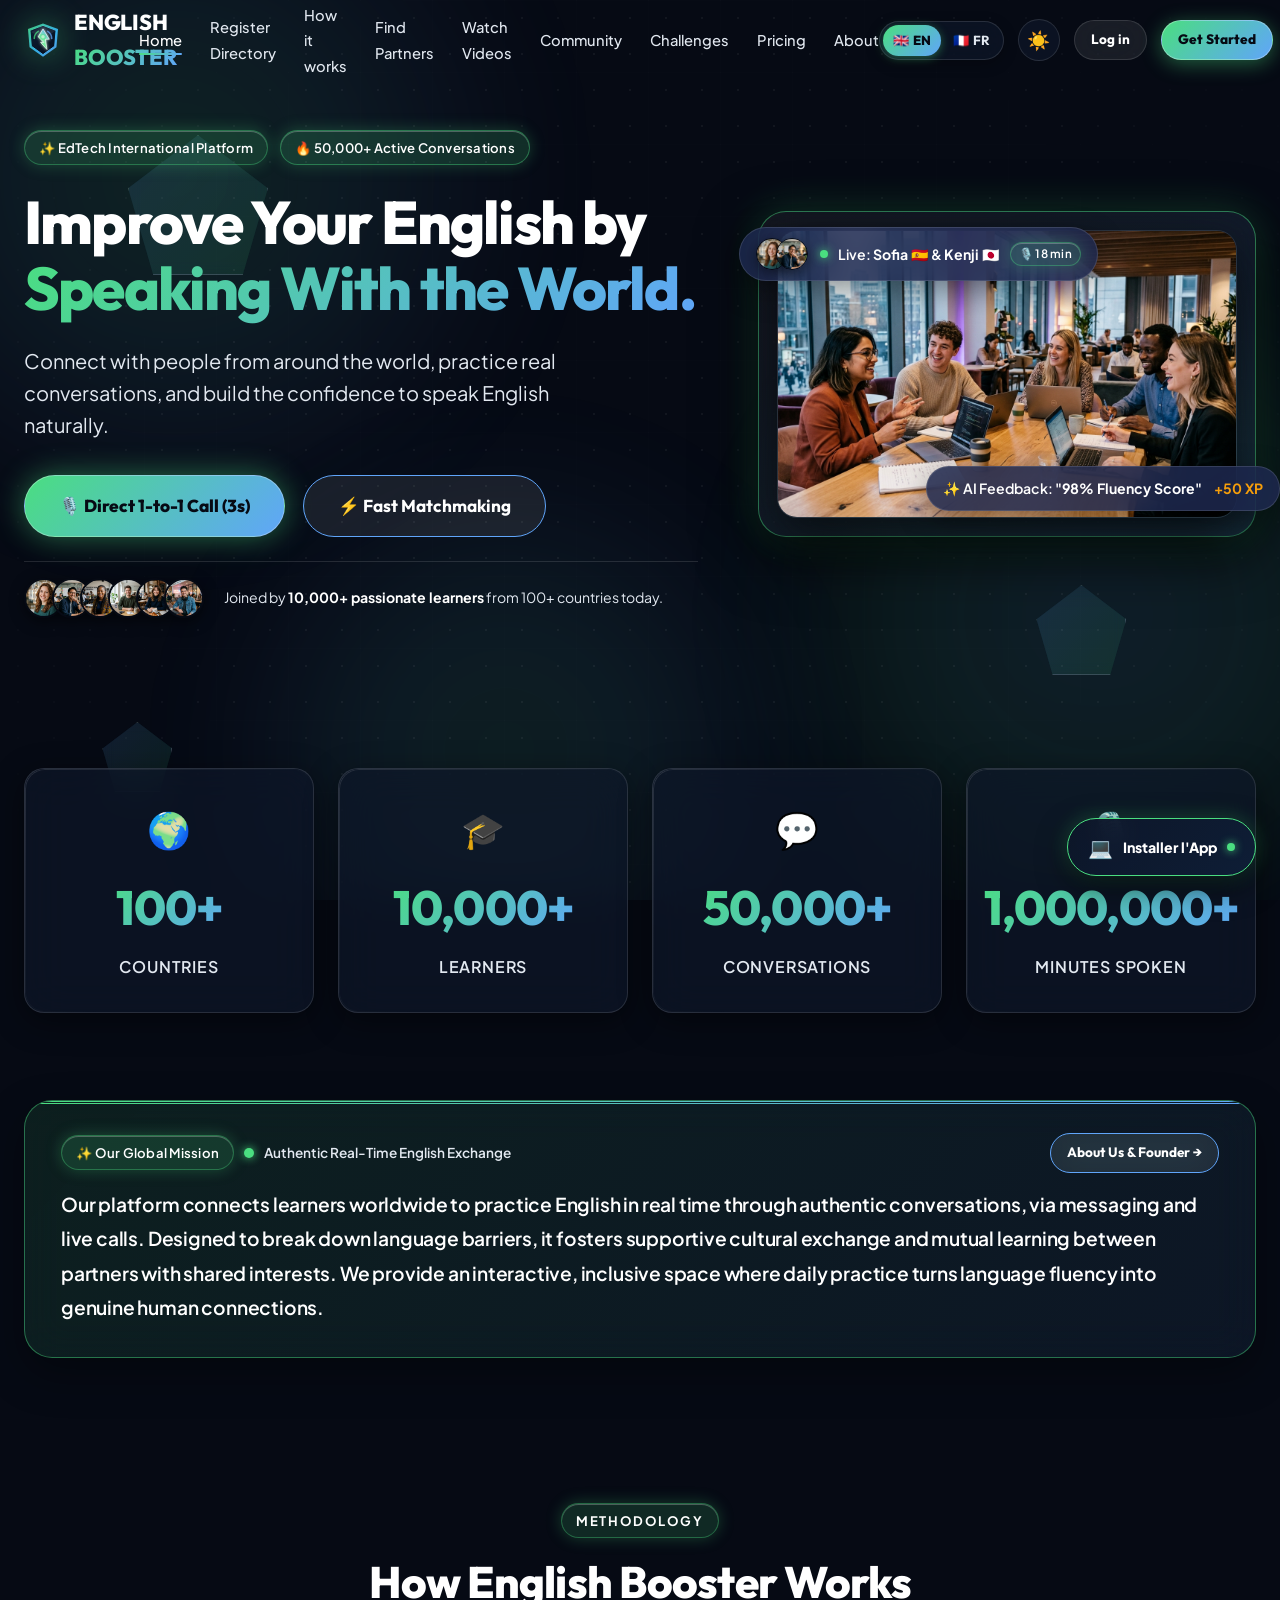
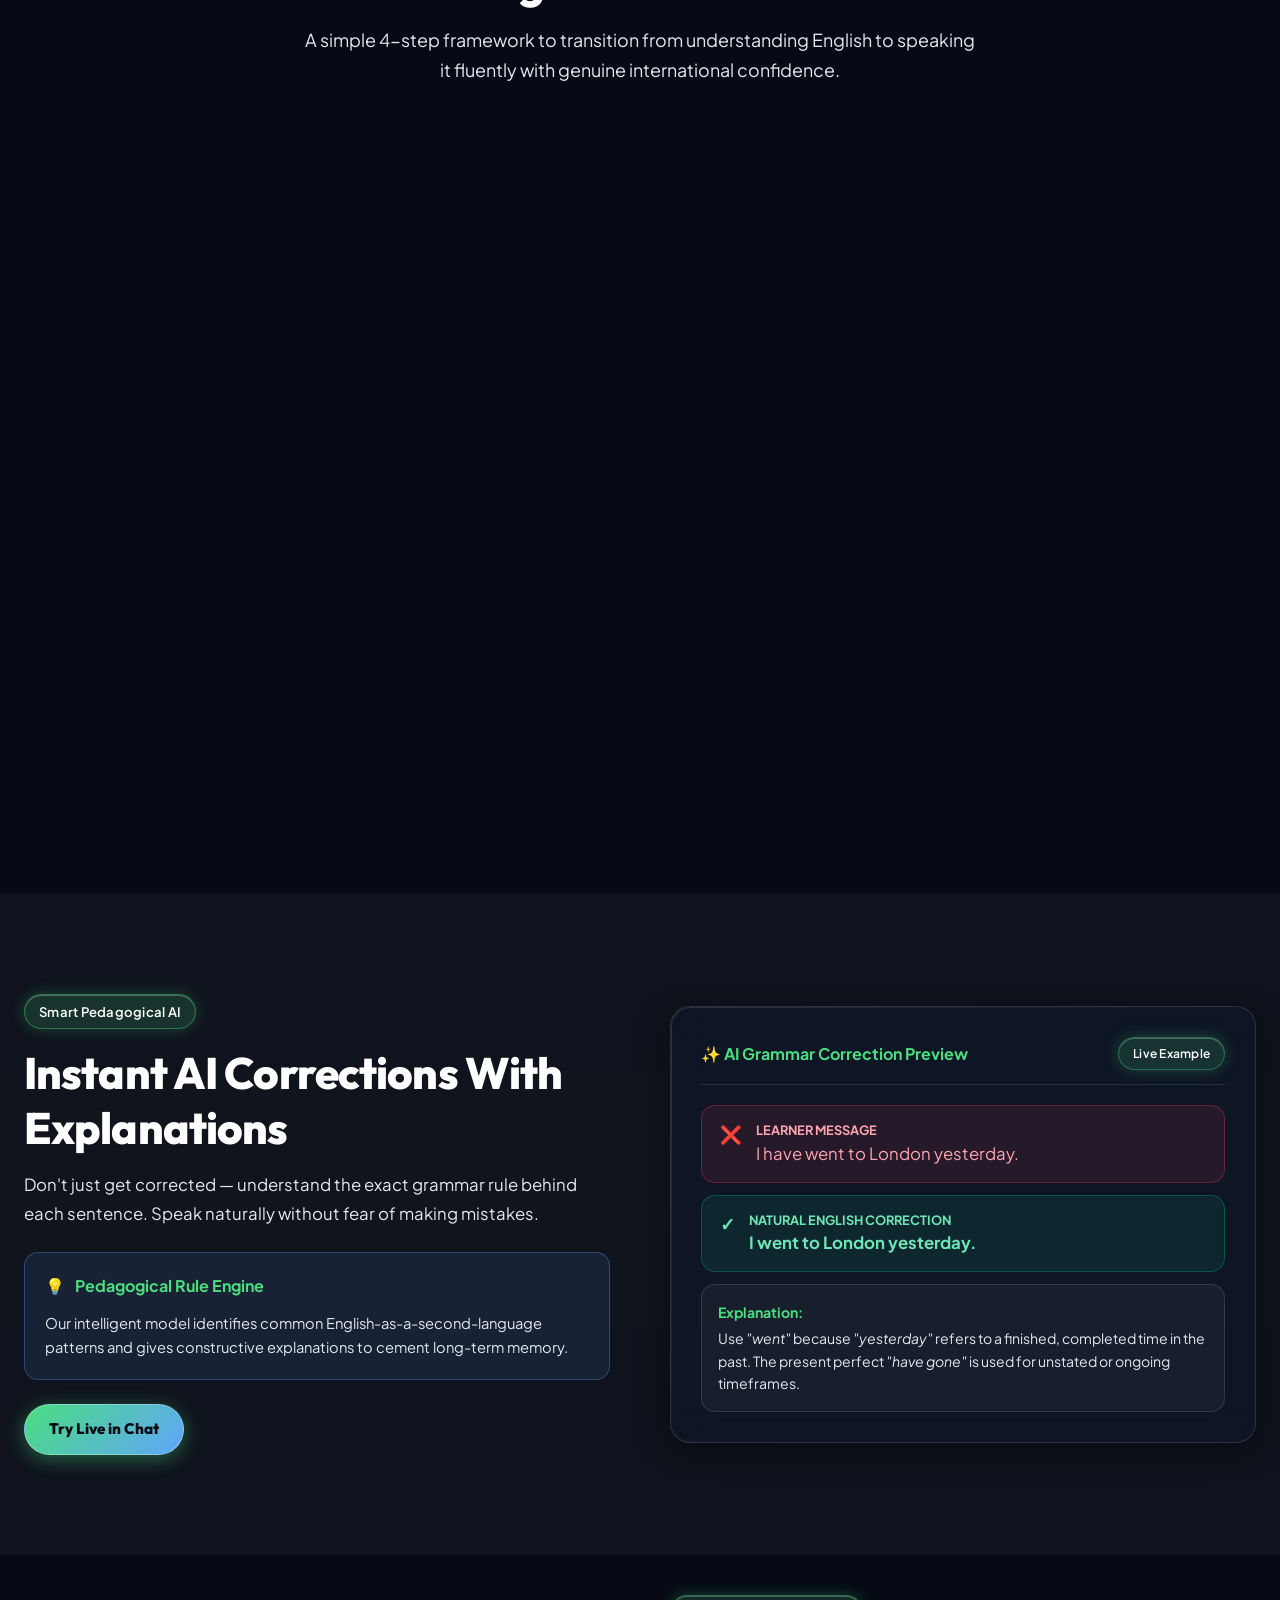
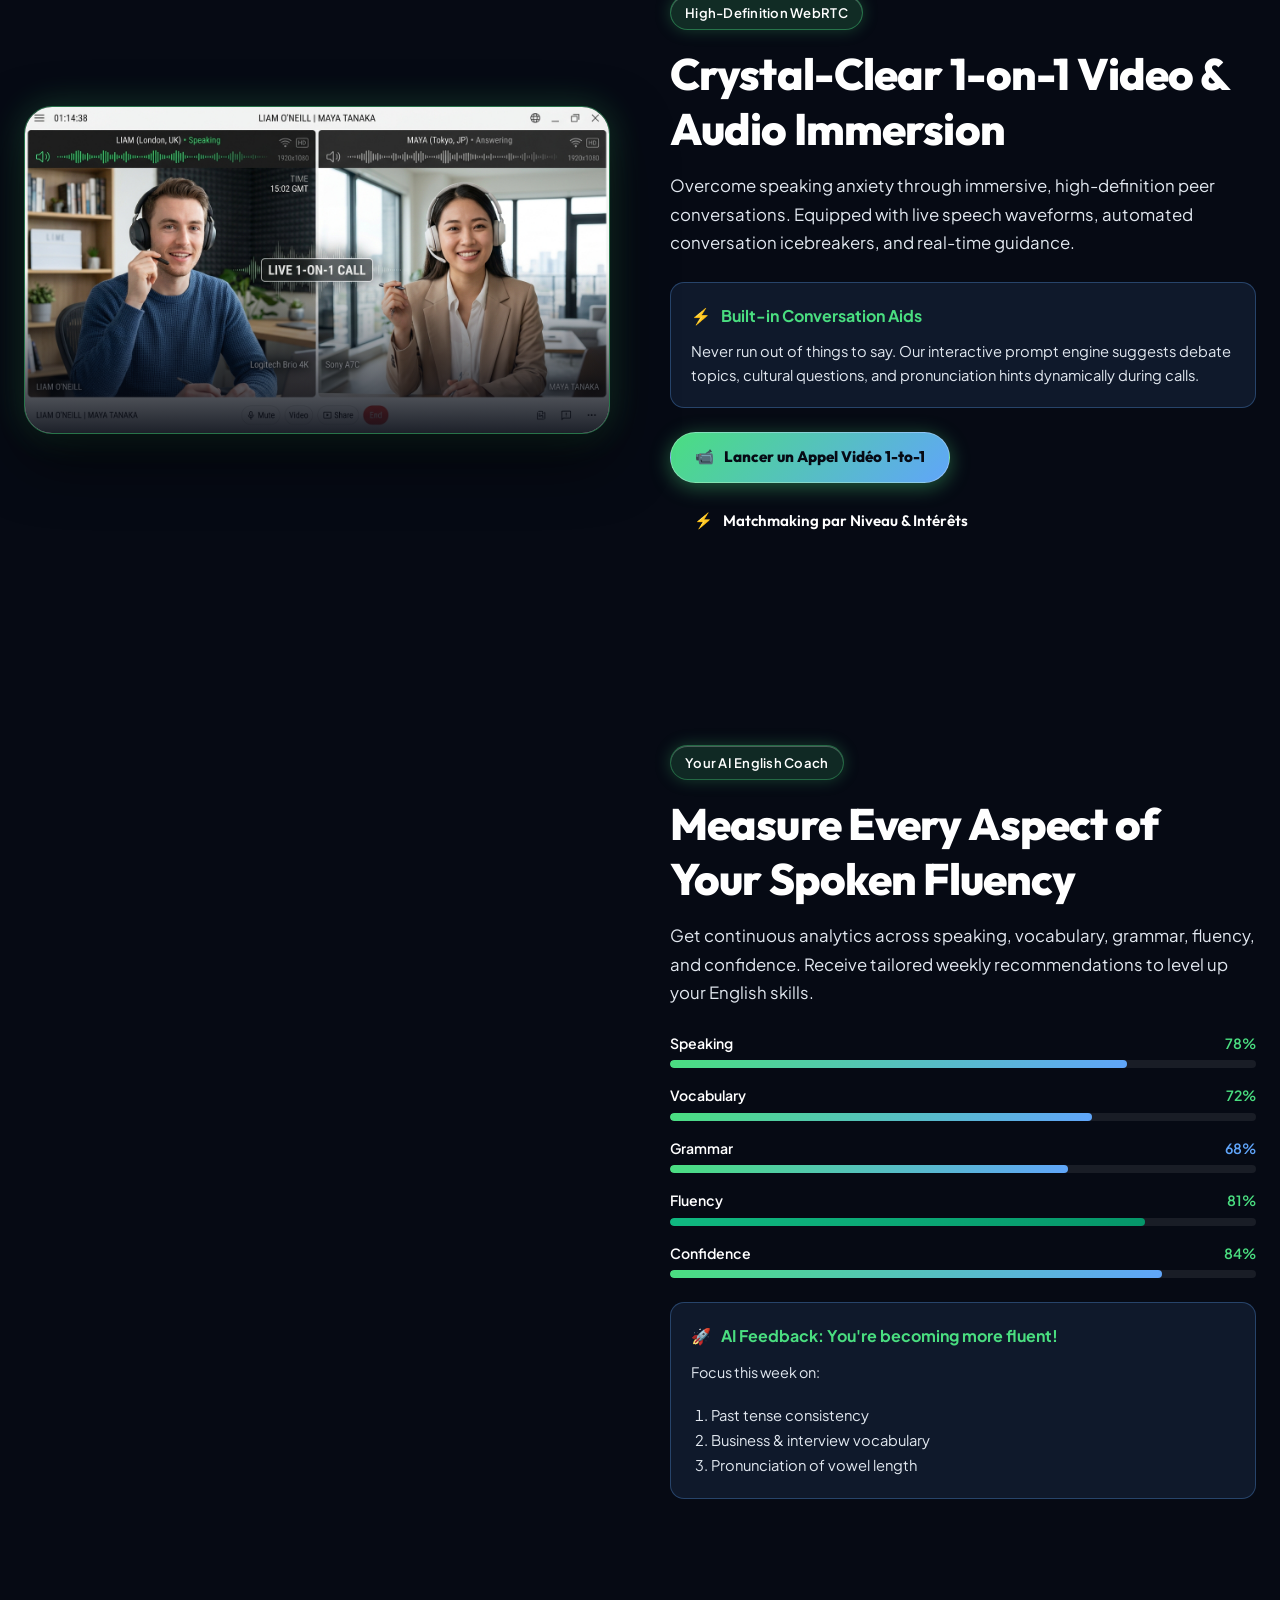
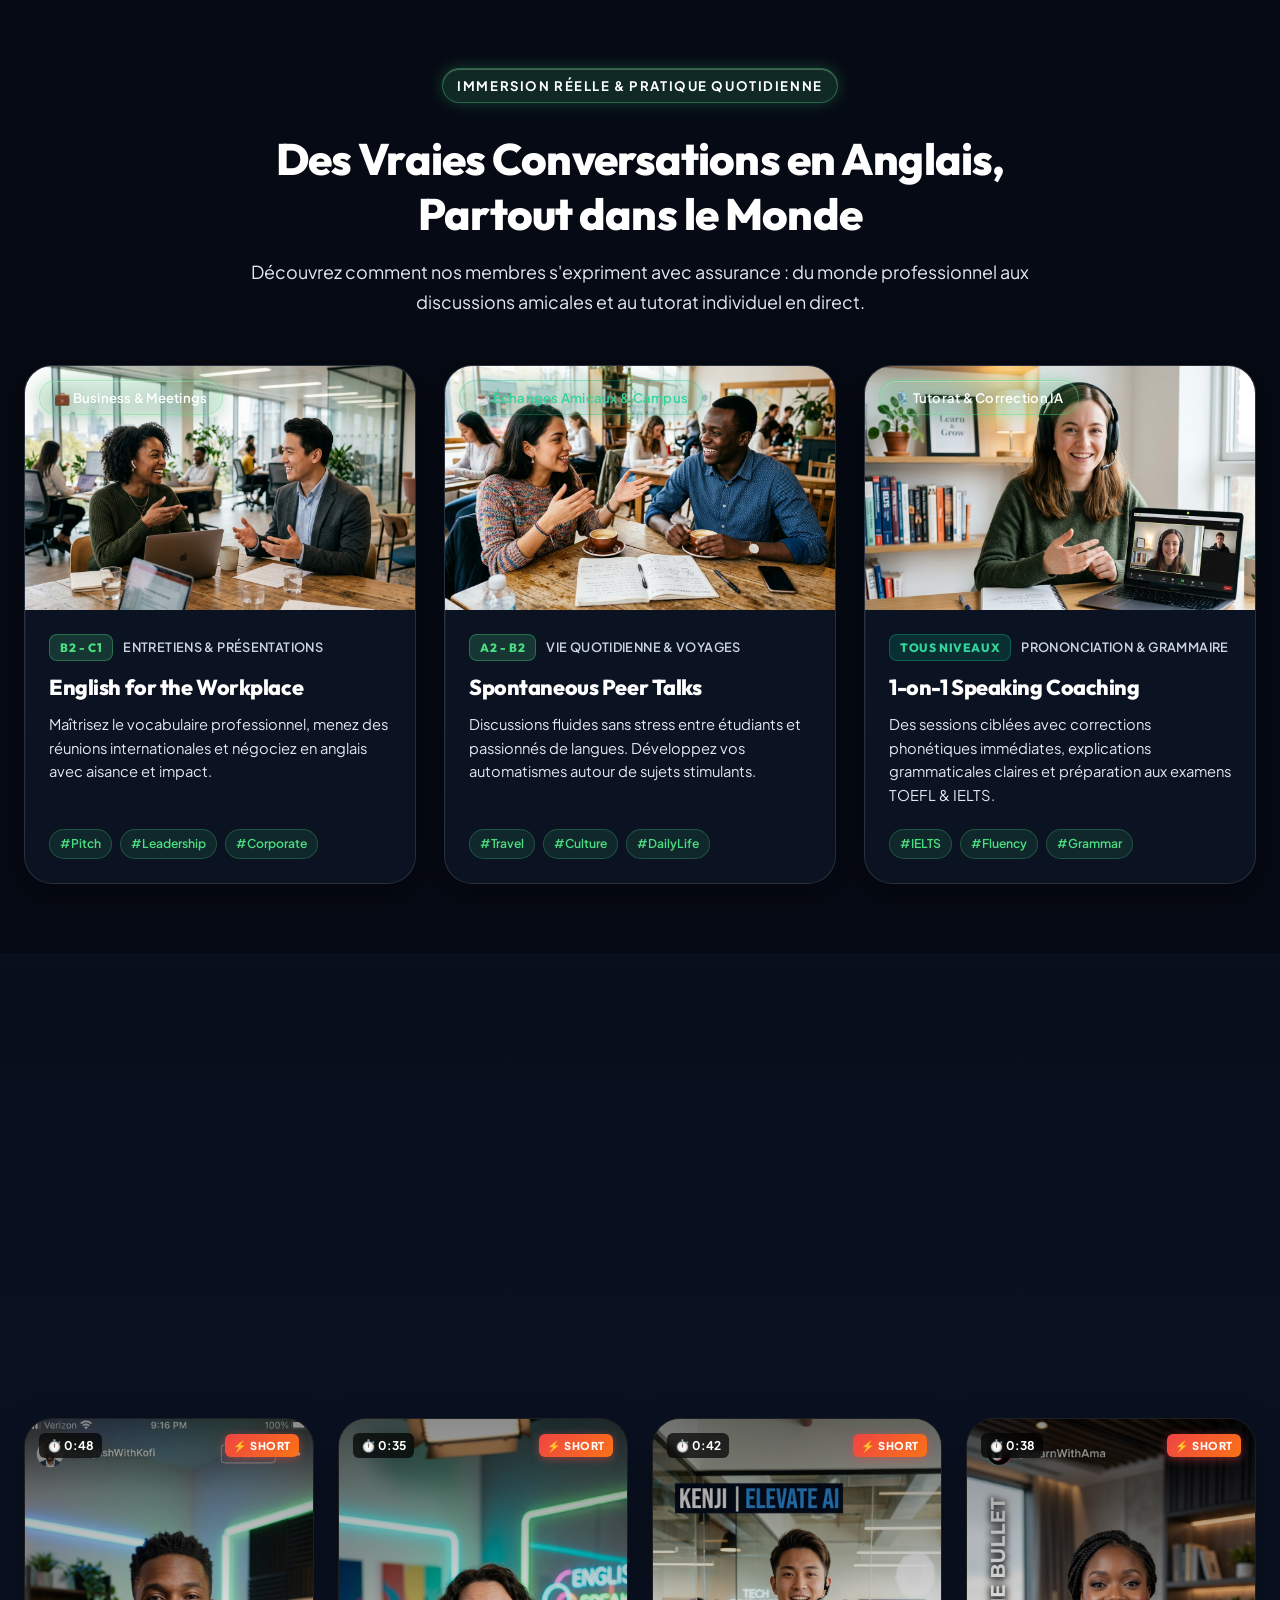
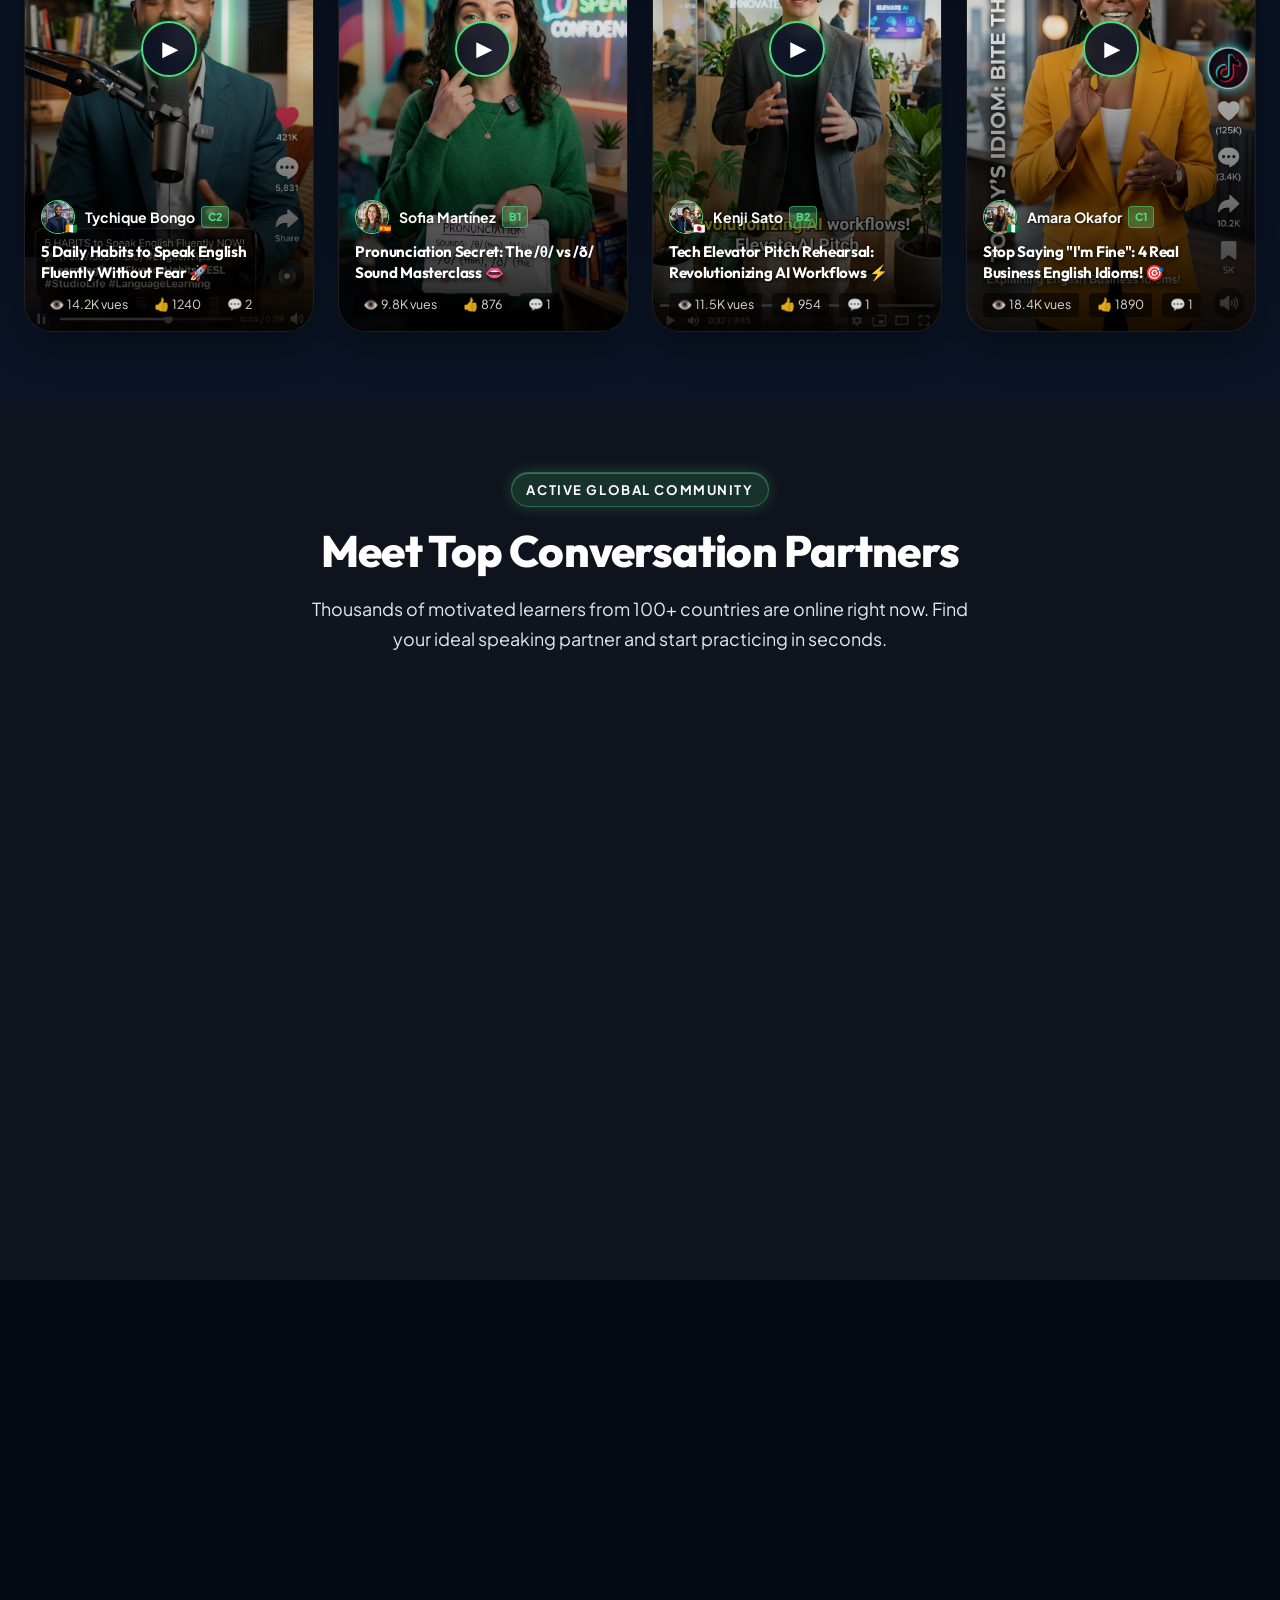
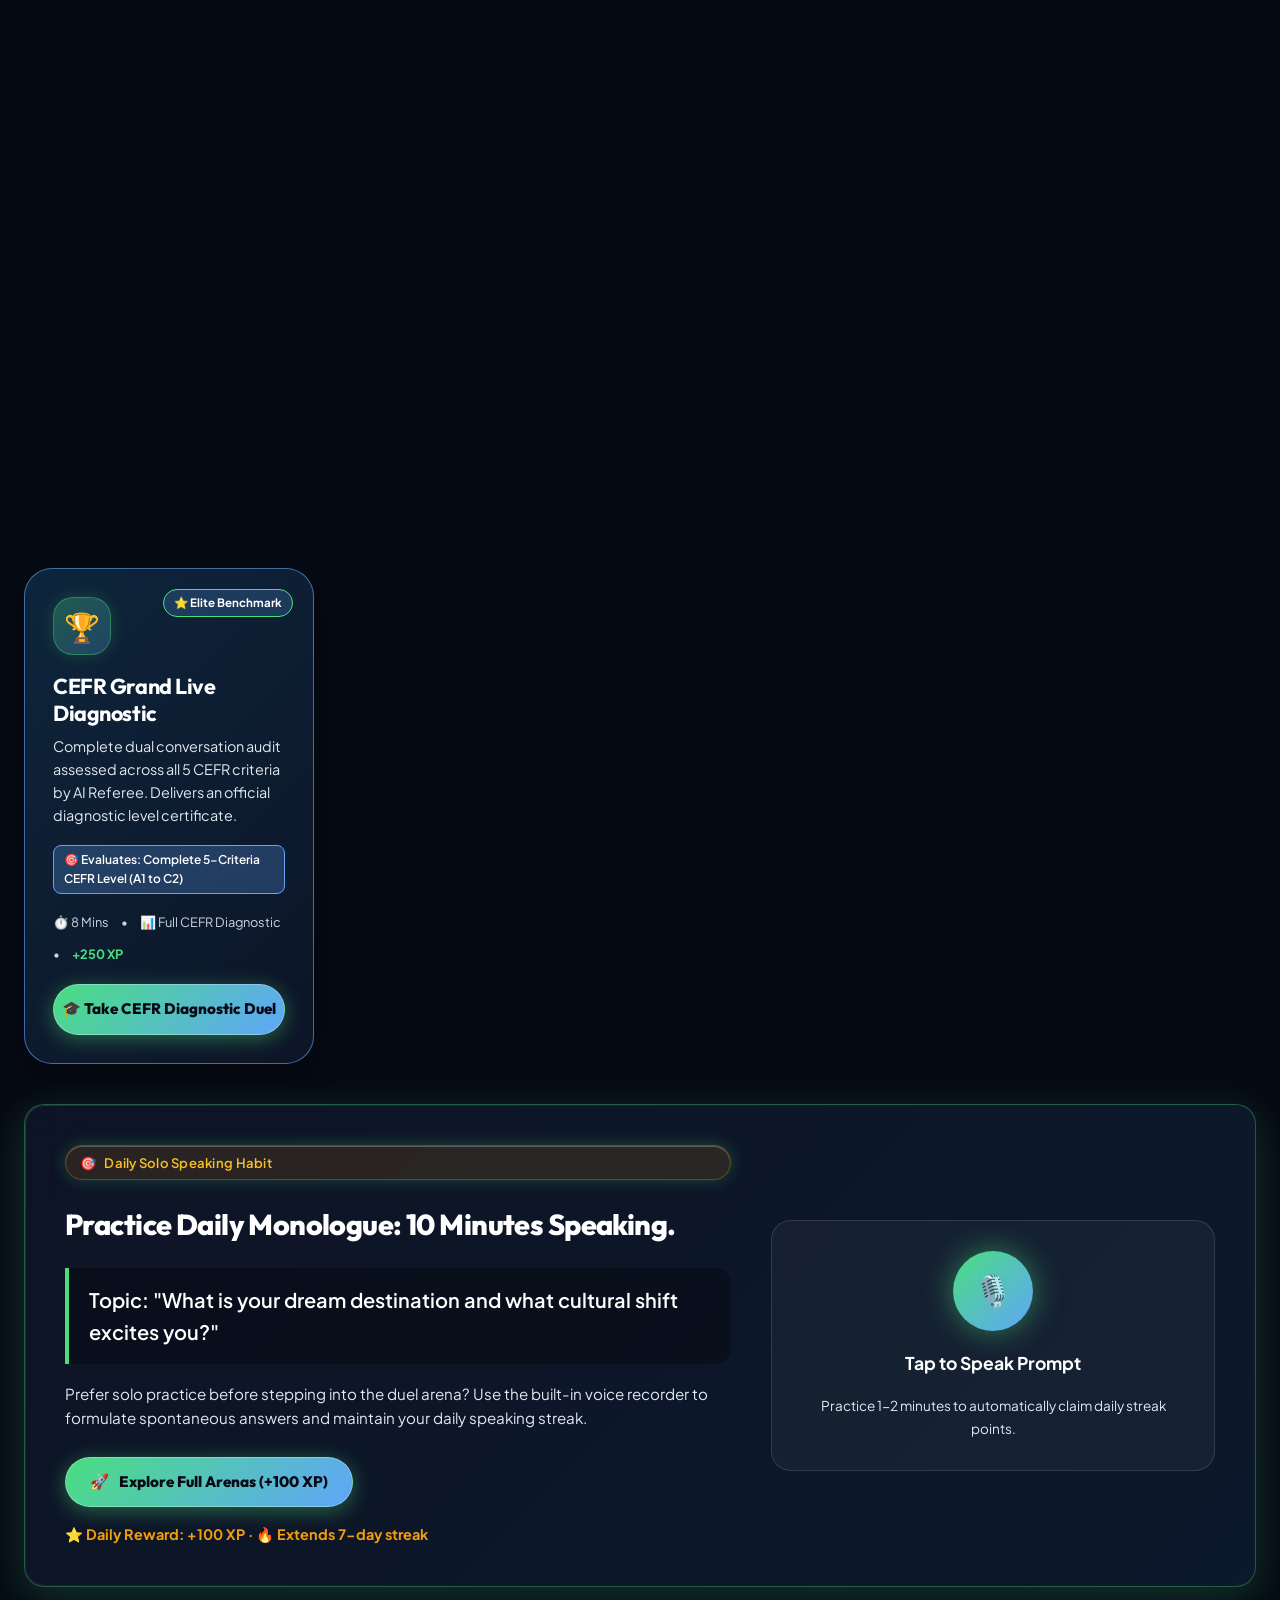
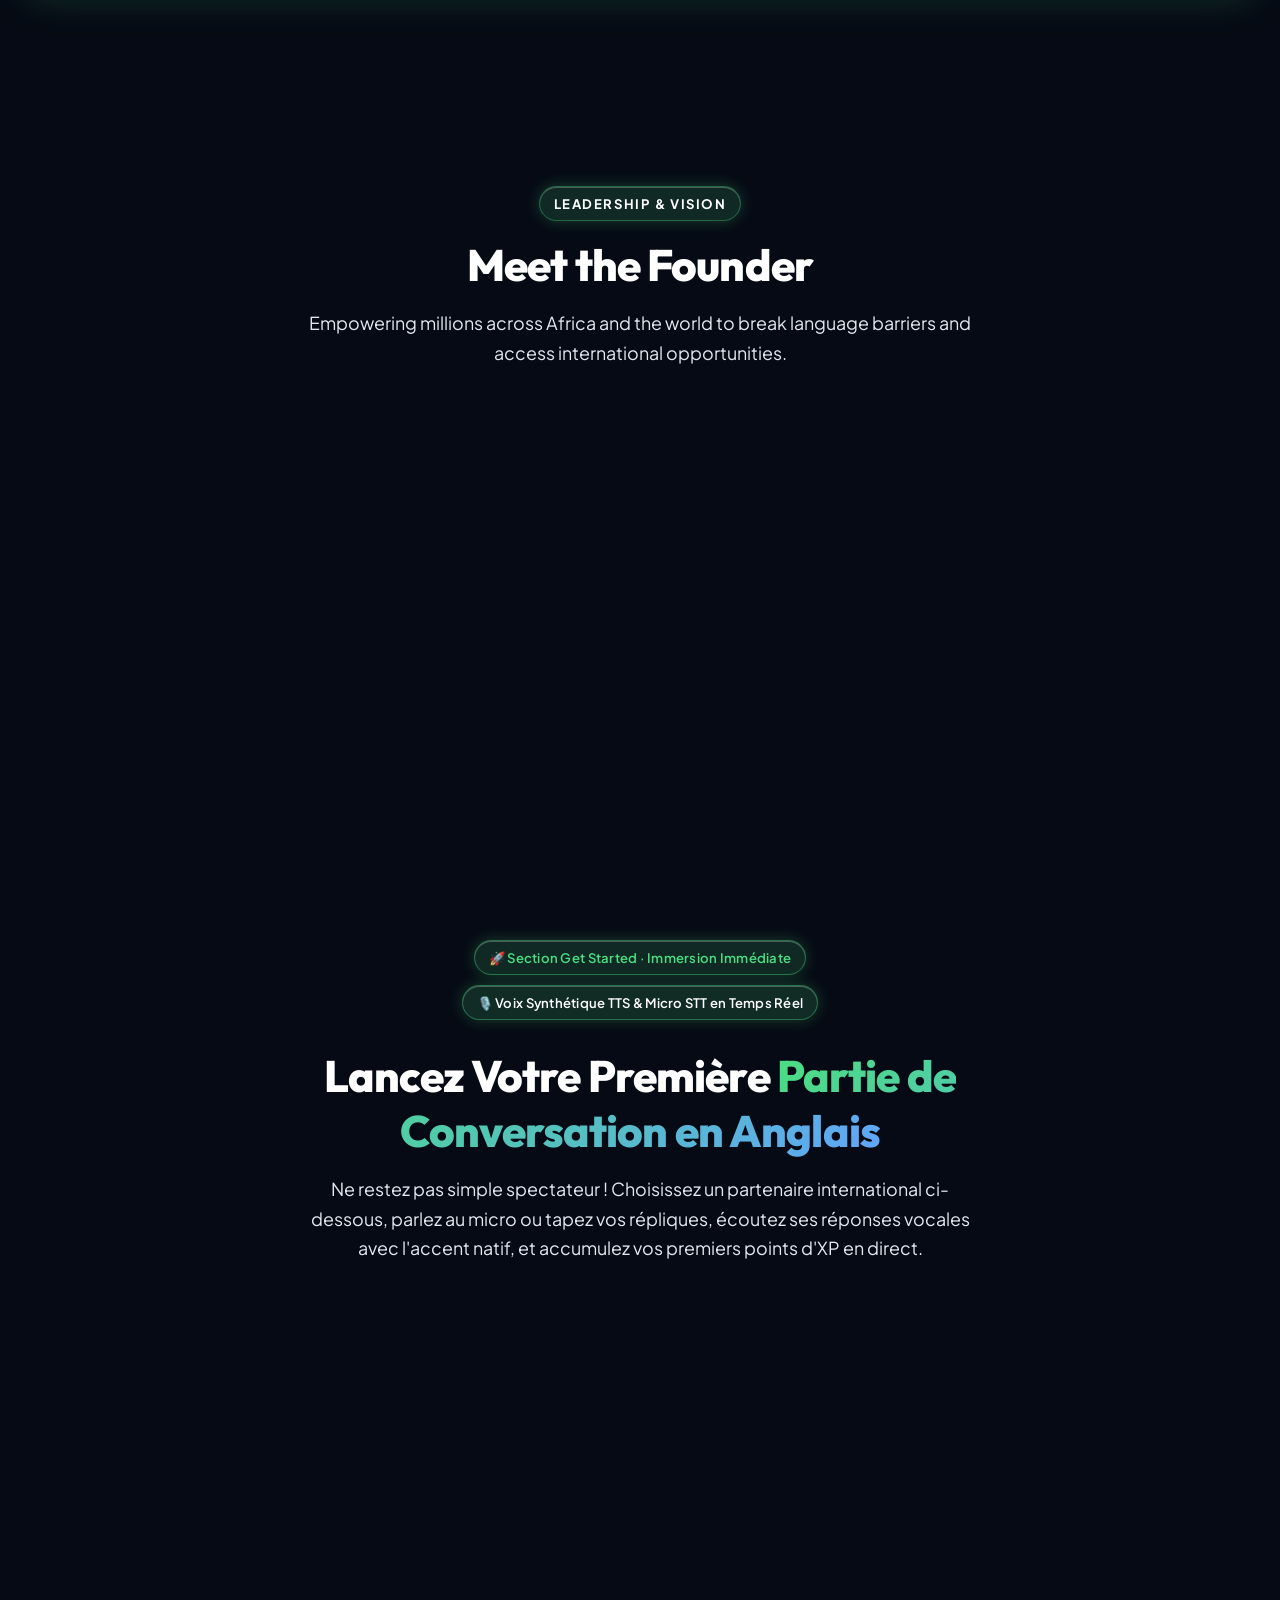
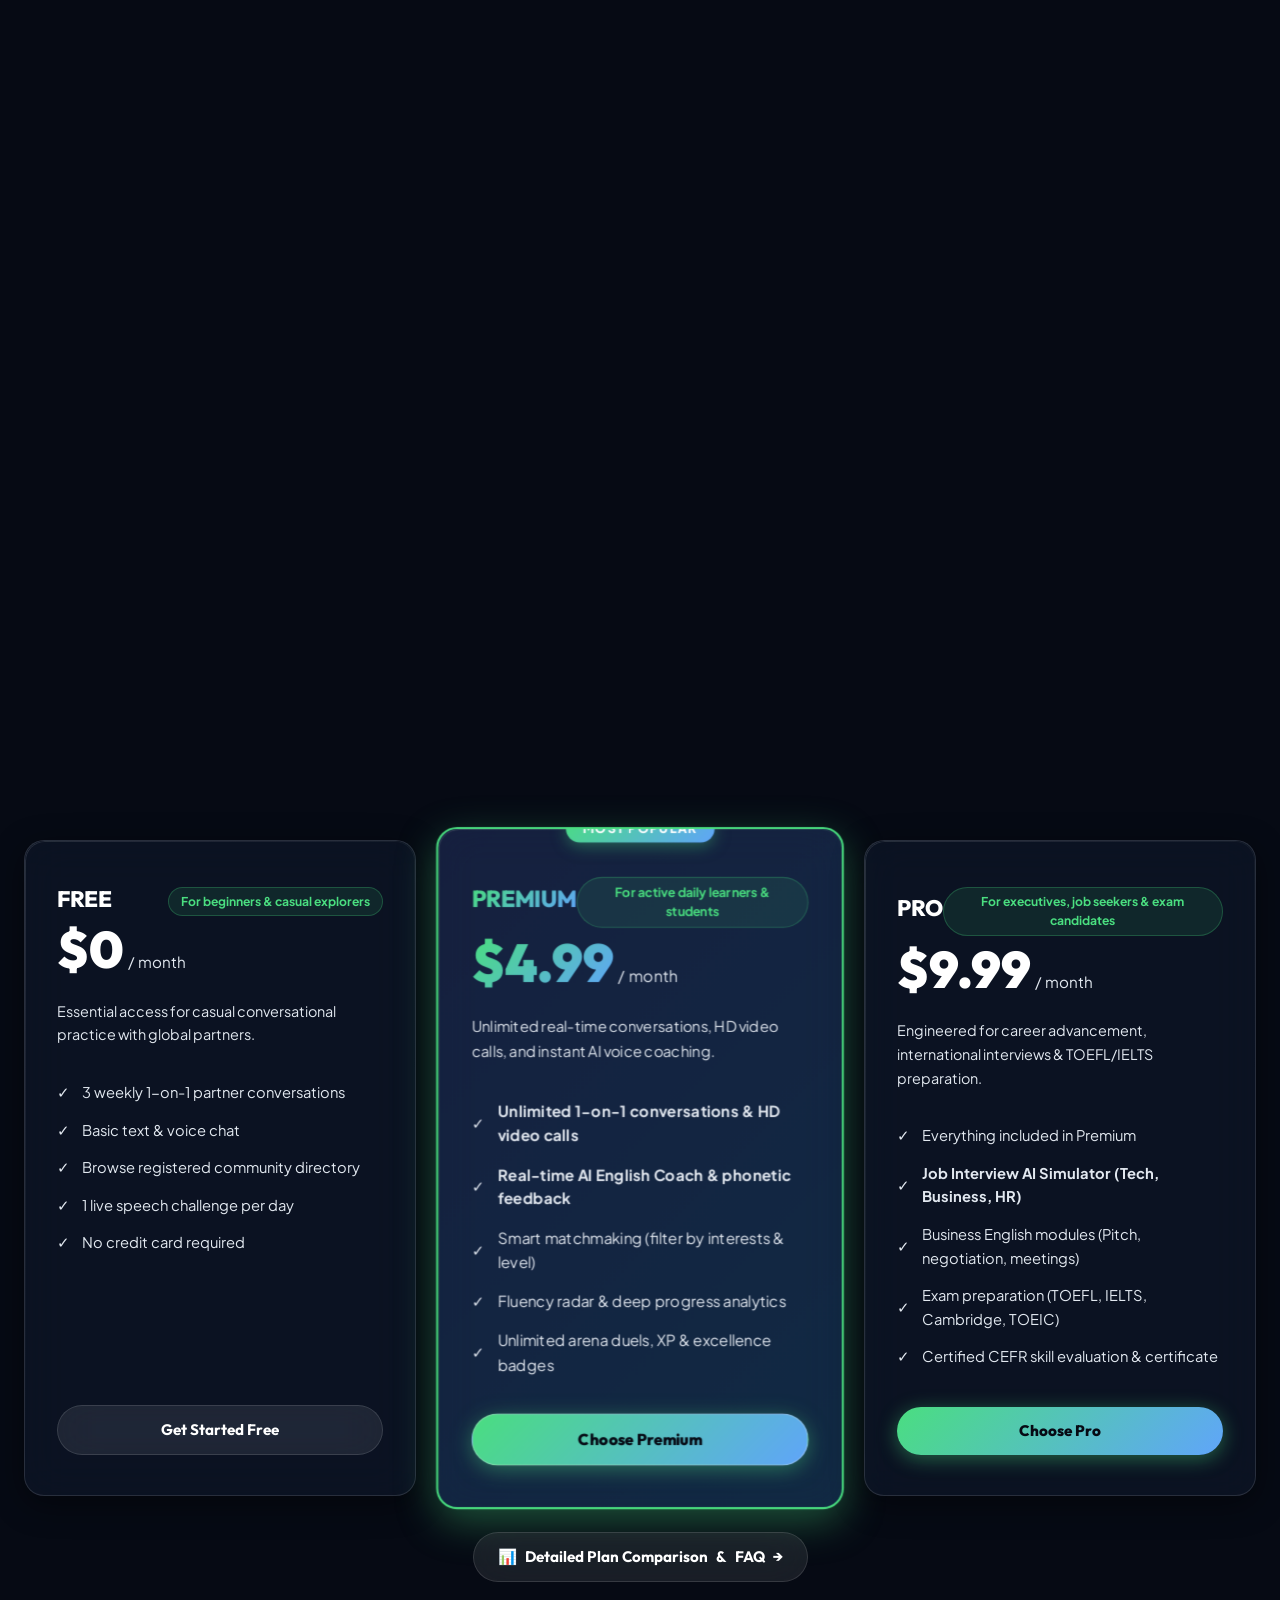
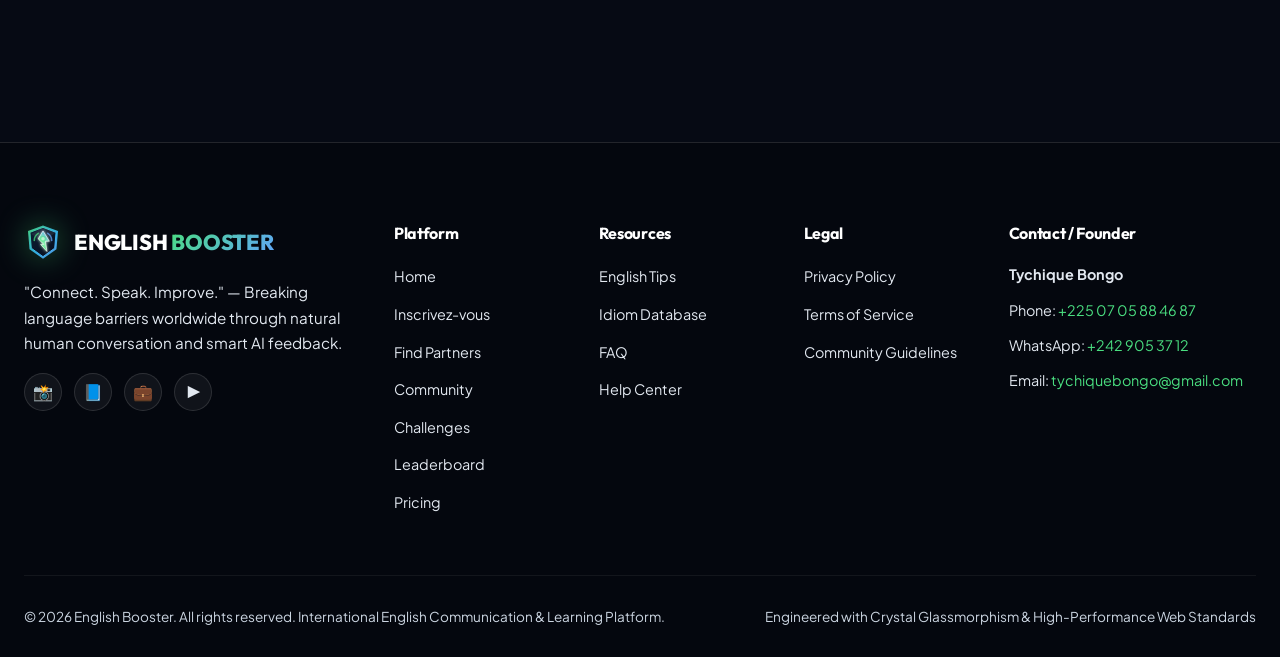
==== commit 665e9457: "v3" ====
--- a/index.html
+++ b/index.html
@@ -761,10 +761,10 @@
         </div>
 
         <div style="text-align: center; margin-top: 36px; display: flex; justify-content: center; gap: 16px; flex-wrap: wrap;" class="reveal-init">
-          <a href="pages/inscrits.html" class="btn btn-secondary" style="border-color: var(--blue-400);">
-            ✍️ Inscrivez-vous dans English Booster (NOM, Prénom, Email) →
+          <a href="pages/inscrits.html" class="btn btn-secondary" style="border-color: var(--blue-400);" data-i18n="partners_btn_inscrits">
+            ✍️ Inscrivez-vous dans English Booster (NOM, Prénom, Email, Mot de passe) →
           </a>
-          <a href="pages/partners.html" class="btn btn-primary">
+          <a href="pages/partners.html" class="btn btn-primary" data-i18n="partners_btn_explore">
             Explore All 10,000+ Active Partners →
           </a>
         </div>
@@ -1047,64 +1047,78 @@
           <!-- FREE -->
           <div class="glass-card pricing-card reveal-init">
             <div class="pricing-header">
-              <h3 class="pricing-tier">FREE</h3>
+              <div style="display: flex; align-items: center; justify-content: space-between;">
+                <h3 class="pricing-tier" data-i18n="pricing_free_title">FREE</h3>
+                <span class="pricing-audience-tag" data-i18n="pricing_free_audience">For beginners & casual explorers</span>
+              </div>
               <div class="pricing-cost">
-                <span class="pricing-number">$0</span>
-                <span class="pricing-period">/ month</span>
-              </div>
-            </div>
-            <p style="color: var(--text-muted); font-size: 0.9rem;">Great for beginners starting their journey.</p>
+                <span class="pricing-number" data-i18n="pricing_free_cost">$0</span>
+                <span class="pricing-period" data-i18n="pricing_per_month">/ month</span>
+              </div>
+            </div>
+            <p style="color: var(--text-muted); font-size: 0.9rem;" data-i18n="pricing_free_desc">Essential access for casual conversational practice with global partners.</p>
             <ul class="pricing-features-list">
-              <li class="pricing-feature-item"><span>✓</span> Basic learner profile</li>
-              <li class="pricing-feature-item"><span>✓</span> Find conversation partners</li>
-              <li class="pricing-feature-item"><span>✓</span> Limited conversations / week</li>
-              <li class="pricing-feature-item"><span>✓</span> Community forum access</li>
-              <li class="pricing-feature-item"><span>✓</span> Daily challenges</li>
+              <li class="pricing-feature-item"><span>✓</span> <span data-i18n="pricing_feat_free_1">3 weekly 1-on-1 partner conversations</span></li>
+              <li class="pricing-feature-item"><span>✓</span> <span data-i18n="pricing_feat_free_2">Basic text & voice chat</span></li>
+              <li class="pricing-feature-item"><span>✓</span> <span data-i18n="pricing_feat_free_3">Browse registered community directory</span></li>
+              <li class="pricing-feature-item"><span>✓</span> <span data-i18n="pricing_feat_free_4">1 live speech challenge per day</span></li>
+              <li class="pricing-feature-item"><span>✓</span> <span data-i18n="pricing_feat_free_6">No credit card required</span></li>
             </ul>
-            <a href="pages/register.html" class="btn btn-secondary" style="width: 100%;">Get Started Free</a>
+            <a href="pages/register.html" class="btn btn-secondary" style="width: 100%;" data-i18n="pricing_btn_free">Get Started Free</a>
           </div>
 
           <!-- PREMIUM (FEATURED) -->
           <div class="glass-card pricing-card featured reveal-init reveal-delay-1">
-            <span class="popular-ribbon">Most Popular</span>
+            <span class="popular-ribbon" data-i18n="pricing_popular_badge">Most Popular</span>
             <div class="pricing-header">
-              <h3 class="pricing-tier text-gradient-cyan">PREMIUM</h3>
+              <div style="display: flex; align-items: center; justify-content: space-between;">
+                <h3 class="pricing-tier text-gradient-cyan" data-i18n="pricing_premium_title">PREMIUM</h3>
+                <span class="pricing-audience-tag" data-i18n="pricing_premium_audience">For active daily learners & students</span>
+              </div>
               <div class="pricing-cost">
-                <span class="pricing-number text-gradient-cyan">$4.99</span>
-                <span class="pricing-period">/ month</span>
-              </div>
-            </div>
-            <p style="color: var(--text-muted); font-size: 0.9rem;">For learners committed to conversational mastery.</p>
+                <span class="pricing-number text-gradient-cyan" data-i18n="pricing_premium_cost">$4.99</span>
+                <span class="pricing-period" data-i18n="pricing_per_month">/ month</span>
+              </div>
+            </div>
+            <p style="color: var(--text-muted); font-size: 0.9rem;" data-i18n="pricing_premium_desc">Unlimited real-time conversations, HD video calls, and instant AI voice coaching.</p>
             <ul class="pricing-features-list">
-              <li class="pricing-feature-item"><span>✓</span> <strong>Unlimited</strong> conversations</li>
-              <li class="pricing-feature-item"><span>✓</span> <strong>AI English Coach</strong> with voice</li>
-              <li class="pricing-feature-item"><span>✓</span> Advanced grammar corrections</li>
-              <li class="pricing-feature-item"><span>✓</span> AI compatibility matching</li>
-              <li class="pricing-feature-item"><span>✓</span> Progress analytics & radar</li>
-              <li class="pricing-feature-item"><span>✓</span> Unlimited challenges & badges</li>
+              <li class="pricing-feature-item"><span>✓</span> <strong><span data-i18n="pricing_feat_prem_1">Unlimited 1-on-1 conversations & HD video calls</span></strong></li>
+              <li class="pricing-feature-item"><span>✓</span> <strong><span data-i18n="pricing_feat_prem_2">Real-time AI English Coach & phonetic feedback</span></strong></li>
+              <li class="pricing-feature-item"><span>✓</span> <span data-i18n="pricing_feat_prem_3">Smart matchmaking (filter by interests & level)</span></li>
+              <li class="pricing-feature-item"><span>✓</span> <span data-i18n="pricing_feat_prem_4">Fluency radar & deep progress analytics</span></li>
+              <li class="pricing-feature-item"><span>✓</span> <span data-i18n="pricing_feat_prem_5">Unlimited arena duels, XP & excellence badges</span></li>
             </ul>
-            <a href="pages/pricing.html" class="btn btn-primary" style="width: 100%;">Choose Premium</a>
+            <a href="pages/pricing.html" class="btn btn-primary" style="width: 100%;" data-i18n="pricing_btn_premium">Choose Premium</a>
           </div>
 
           <!-- PRO -->
           <div class="glass-card pricing-card reveal-init reveal-delay-2">
             <div class="pricing-header">
-              <h3 class="pricing-tier">PRO</h3>
+              <div style="display: flex; align-items: center; justify-content: space-between;">
+                <h3 class="pricing-tier" data-i18n="pricing_pro_title">PRO</h3>
+                <span class="pricing-audience-tag" data-i18n="pricing_pro_audience">For executives, job seekers & exam candidates</span>
+              </div>
               <div class="pricing-cost">
-                <span class="pricing-number">$9.99</span>
-                <span class="pricing-period">/ month</span>
-              </div>
-            </div>
-            <p style="color: var(--text-muted); font-size: 0.9rem;">Tailored for careers, interviews & exams.</p>
+                <span class="pricing-number" data-i18n="pricing_pro_cost">$9.99</span>
+                <span class="pricing-period" data-i18n="pricing_per_month">/ month</span>
+              </div>
+            </div>
+            <p style="color: var(--text-muted); font-size: 0.9rem;" data-i18n="pricing_pro_desc">Engineered for career advancement, international interviews & TOEFL/IELTS preparation.</p>
             <ul class="pricing-features-list">
-              <li class="pricing-feature-item"><span>✓</span> Everything in Premium</li>
-              <li class="pricing-feature-item"><span>✓</span> Business English simulations</li>
-              <li class="pricing-feature-item"><span>✓</span> Job interview prep modules</li>
-              <li class="pricing-feature-item"><span>✓</span> Professional corporate vocabulary</li>
-              <li class="pricing-feature-item"><span>✓</span> Personalized learning plan</li>
+              <li class="pricing-feature-item"><span>✓</span> <span data-i18n="pricing_feat_pro_1">Everything included in Premium</span></li>
+              <li class="pricing-feature-item"><span>✓</span> <strong><span data-i18n="pricing_feat_pro_2">Job Interview AI Simulator (Tech, Business, HR)</span></strong></li>
+              <li class="pricing-feature-item"><span>✓</span> <span data-i18n="pricing_feat_pro_3">Business English modules (Pitch, negotiation, meetings)</span></li>
+              <li class="pricing-feature-item"><span>✓</span> <span data-i18n="pricing_feat_pro_4">Exam preparation (TOEFL, IELTS, Cambridge, TOEIC)</span></li>
+              <li class="pricing-feature-item"><span>✓</span> <span data-i18n="pricing_feat_pro_5">Certified CEFR skill evaluation & certificate</span></li>
             </ul>
-            <a href="pages/pricing.html" class="btn btn-purple" style="width: 100%;">Choose Pro</a>
-          </div>
+            <a href="pages/pricing.html" class="btn btn-purple" style="width: 100%;" data-i18n="pricing_btn_pro">Choose Pro</a>
+          </div>
+        </div>
+
+        <div style="text-align: center; margin-top: 36px;">
+          <a href="pages/pricing.html" class="btn btn-secondary" style="gap: 8px;">
+            <span>📊</span> <span data-i18n="pricing_compare_title">Detailed Plan Comparison</span> &amp; <span data-i18n="about_faq_tag">FAQ</span> →
+          </a>
         </div>
       </div>
     </section>
--- a/css/style.css
+++ b/css/style.css
@@ -6558,3 +6558,552 @@
   color: #090d16 !important;
 }
 
+/* ==========================================================================
+   ENRICHED PRICING SYSTEM (MULTI-CURRENCY, GUARANTEES, MATRIX, FAQ, MODAL)
+   ========================================================================== */
+
+/* Currency Switcher Pill */
+.currency-selector-bar {
+  display: inline-flex;
+  align-items: center;
+  gap: 10px;
+  background: rgba(255, 255, 255, 0.05);
+  border: 1px solid var(--glass-border);
+  border-radius: var(--radius-full);
+  padding: 5px 14px;
+  backdrop-filter: blur(12px);
+  margin-top: 14px;
+}
+
+.currency-label {
+  font-size: 0.86rem;
+  font-weight: 700;
+  color: var(--text-muted);
+}
+
+.currency-btn {
+  background: transparent;
+  border: 1px solid transparent;
+  color: var(--text-muted);
+  font-size: 0.82rem;
+  font-weight: 700;
+  padding: 4px 12px;
+  border-radius: var(--radius-full);
+  cursor: pointer;
+  transition: all var(--transition-fast);
+}
+
+.currency-btn:hover {
+  color: #ffffff;
+  background: rgba(255, 255, 255, 0.08);
+}
+
+.currency-btn.active {
+  background: linear-gradient(135deg, rgba(74, 222, 128, 0.25), rgba(96, 165, 250, 0.25));
+  border-color: var(--cyan-primary);
+  color: #ffffff;
+  box-shadow: 0 0 12px rgba(74, 222, 128, 0.35);
+}
+
+/* Audience tag in cards */
+.pricing-audience-tag {
+  display: inline-block;
+  font-size: 0.76rem;
+  font-weight: 700;
+  color: var(--cyan-primary);
+  background: rgba(74, 222, 128, 0.1);
+  border: 1px solid rgba(74, 222, 128, 0.25);
+  border-radius: var(--radius-full);
+  padding: 4px 12px;
+  margin-top: 6px;
+  text-align: center;
+}
+
+/* Trust & Guarantees Strip */
+.pricing-guarantees-grid {
+  display: grid;
+  grid-template-columns: repeat(4, 1fr);
+  gap: 20px;
+  margin: 55px 0 65px;
+}
+
+.guarantee-card {
+  display: flex;
+  align-items: flex-start;
+  gap: 14px;
+  padding: 22px 18px;
+  background: rgba(15, 23, 42, 0.6);
+  border: 1px solid var(--glass-border);
+  border-radius: var(--radius-md);
+  backdrop-filter: blur(14px);
+  transition: transform var(--transition-fast), border-color var(--transition-fast);
+}
+
+.guarantee-card:hover {
+  transform: translateY(-3px);
+  border-color: var(--cyan-primary);
+}
+
+.guarantee-icon-wrap {
+  font-size: 1.8rem;
+  line-height: 1;
+  flex-shrink: 0;
+}
+
+.guarantee-content h4 {
+  font-size: 0.96rem;
+  font-weight: 800;
+  color: var(--text-main);
+  margin-bottom: 4px;
+}
+
+.guarantee-content p {
+  font-size: 0.84rem;
+  color: var(--text-muted);
+  line-height: 1.45;
+}
+
+/* Comparison Table */
+.pricing-comparison-section {
+  margin: 70px 0;
+}
+
+.pricing-table-container {
+  overflow-x: auto;
+  border-radius: var(--radius-lg);
+  border: 1px solid var(--glass-border);
+  background: rgba(11, 19, 38, 0.7);
+  backdrop-filter: blur(20px);
+  box-shadow: 0 10px 40px rgba(0, 0, 0, 0.35);
+}
+
+.pricing-table-container::-webkit-scrollbar {
+  height: 6px;
+}
+.pricing-table-container::-webkit-scrollbar-thumb {
+  background: rgba(74, 222, 128, 0.3);
+  border-radius: 8px;
+}
+
+.pricing-comparison-table {
+  width: 100%;
+  border-collapse: collapse;
+  min-width: 680px;
+  text-align: left;
+}
+
+.pricing-comparison-table th,
+.pricing-comparison-table td {
+  padding: 16px 20px;
+  border-bottom: 1px solid rgba(255, 255, 255, 0.07);
+}
+
+.pricing-comparison-table thead th {
+  background: rgba(15, 23, 42, 0.85);
+  font-size: 1.05rem;
+  font-weight: 800;
+  color: var(--text-main);
+  position: sticky;
+  top: 0;
+  z-index: 2;
+}
+
+.pricing-comparison-table thead th.th-tier {
+  text-align: center;
+  width: 24%;
+}
+
+.pricing-comparison-table thead th.th-featured {
+  background: linear-gradient(180deg, rgba(74, 222, 128, 0.2), rgba(15, 23, 42, 0.85));
+  border-left: 2px solid var(--cyan-primary);
+  border-right: 2px solid var(--cyan-primary);
+  color: var(--cyan-primary);
+}
+
+.table-cat-row td {
+  background: rgba(255, 255, 255, 0.04);
+  font-weight: 800;
+  font-size: 0.95rem;
+  letter-spacing: 0.02em;
+  color: var(--cyan-primary);
+  padding: 14px 20px;
+}
+
+.pricing-comparison-table tbody tr:hover td {
+  background: rgba(255, 255, 255, 0.03);
+}
+
+.pricing-comparison-table tbody td.td-center {
+  text-align: center;
+  font-size: 0.92rem;
+  color: var(--text-muted);
+}
+
+.pricing-comparison-table tbody td.td-featured {
+  background: rgba(74, 222, 128, 0.03);
+  border-left: 2px solid rgba(74, 222, 128, 0.3);
+  border-right: 2px solid rgba(74, 222, 128, 0.3);
+  font-weight: 600;
+  color: #ffffff;
+}
+
+.badge-check {
+  display: inline-flex;
+  align-items: center;
+  justify-content: center;
+  width: 24px;
+  height: 24px;
+  background: rgba(74, 222, 128, 0.2);
+  border: 1px solid rgba(74, 222, 128, 0.4);
+  border-radius: 50%;
+  color: var(--cyan-primary);
+  font-weight: 900;
+  font-size: 0.85rem;
+}
+
+.badge-cross {
+  display: inline-flex;
+  align-items: center;
+  justify-content: center;
+  width: 24px;
+  height: 24px;
+  background: rgba(255, 255, 255, 0.05);
+  border: 1px solid rgba(255, 255, 255, 0.1);
+  border-radius: 50%;
+  color: var(--text-muted);
+  font-weight: 700;
+  font-size: 0.85rem;
+}
+
+/* Enterprise Card */
+.pricing-enterprise-card {
+  display: flex;
+  align-items: center;
+  justify-content: space-between;
+  gap: 30px;
+  padding: 40px;
+  background: linear-gradient(135deg, rgba(20, 35, 70, 0.7) 0%, rgba(15, 23, 42, 0.85) 100%);
+  border: 1px solid rgba(96, 165, 250, 0.4);
+  border-radius: var(--radius-xl);
+  margin: 65px 0;
+  position: relative;
+  overflow: hidden;
+}
+
+.pricing-enterprise-card:before {
+  content: "";
+  position: absolute;
+  top: -50px;
+  right: -50px;
+  width: 220px;
+  height: 220px;
+  background: radial-gradient(circle, rgba(96, 165, 250, 0.25) 0%, transparent 70%);
+  pointer-events: none;
+}
+
+/* FAQ Accordion */
+.pricing-faq-section {
+  margin: 70px 0 40px;
+}
+
+.pricing-faq-accordion {
+  max-width: 860px;
+  margin: 30px auto 0;
+  display: flex;
+  flex-direction: column;
+  gap: 14px;
+}
+
+.pricing-faq-item {
+  border: 1px solid var(--glass-border);
+  background: rgba(15, 23, 42, 0.6);
+  border-radius: var(--radius-md);
+  overflow: hidden;
+  transition: border-color var(--transition-fast), background var(--transition-fast);
+}
+
+.pricing-faq-item.active {
+  border-color: var(--cyan-primary);
+  background: rgba(15, 23, 42, 0.85);
+}
+
+.pricing-faq-btn {
+  width: 100%;
+  text-align: left;
+  background: transparent;
+  border: none;
+  padding: 20px 24px;
+  font-size: 1.05rem;
+  font-weight: 700;
+  color: var(--text-main);
+  display: flex;
+  align-items: center;
+  justify-content: space-between;
+  cursor: pointer;
+  gap: 16px;
+}
+
+.pricing-faq-icon {
+  font-size: 1.2rem;
+  transition: transform 0.3s cubic-bezier(0.16, 1, 0.3, 1);
+  color: var(--cyan-primary);
+  flex-shrink: 0;
+}
+
+.pricing-faq-item.active .pricing-faq-icon {
+  transform: rotate(45deg);
+}
+
+.pricing-faq-content {
+  max-height: 0;
+  overflow: hidden;
+  transition: max-height 0.35s cubic-bezier(0.16, 1, 0.3, 1);
+}
+
+.pricing-faq-item.active .pricing-faq-content {
+  max-height: 350px;
+}
+
+.pricing-faq-body {
+  padding: 0 24px 22px;
+  font-size: 0.95rem;
+  line-height: 1.65;
+  color: var(--text-muted);
+}
+
+/* Interactive Checkout Modal */
+.checkout-modal-backdrop {
+  position: fixed;
+  inset: 0;
+  background: rgba(3, 7, 18, 0.85);
+  backdrop-filter: blur(12px);
+  display: flex;
+  align-items: center;
+  justify-content: center;
+  padding: 20px;
+  z-index: 9999;
+  opacity: 0;
+  pointer-events: none;
+  transition: opacity 0.25s ease;
+}
+
+.checkout-modal-backdrop.open {
+  opacity: 1;
+  pointer-events: auto;
+}
+
+.checkout-modal-card {
+  width: 100%;
+  max-width: 540px;
+  background: #0b1326;
+  border: 1px solid var(--glass-border);
+  border-radius: var(--radius-xl);
+  padding: 34px;
+  box-shadow: 0 25px 80px rgba(0, 0, 0, 0.7);
+  transform: scale(0.94);
+  transition: transform 0.25s cubic-bezier(0.16, 1, 0.3, 1);
+  position: relative;
+}
+
+.checkout-modal-backdrop.open .checkout-modal-card {
+  transform: scale(1);
+}
+
+.checkout-methods-grid {
+  display: grid;
+  grid-template-columns: 1fr;
+  gap: 10px;
+  margin: 16px 0;
+}
+
+.checkout-method-pill {
+  display: flex;
+  align-items: center;
+  gap: 12px;
+  padding: 12px 16px;
+  border-radius: var(--radius-md);
+  border: 1px solid var(--glass-border);
+  background: rgba(255, 255, 255, 0.03);
+  cursor: pointer;
+  transition: all var(--transition-fast);
+  color: var(--text-muted);
+  font-weight: 600;
+  font-size: 0.92rem;
+}
+
+.checkout-method-pill:hover {
+  border-color: var(--cyan-primary);
+  color: #ffffff;
+}
+
+.checkout-method-pill.active {
+  border-color: var(--cyan-primary);
+  background: rgba(74, 222, 128, 0.12);
+  color: #ffffff;
+  box-shadow: 0 0 14px rgba(74, 222, 128, 0.2);
+}
+
+.checkout-method-radio {
+  accent-color: var(--cyan-primary);
+}
+
+/* Light mode overrides for enriched pricing */
+[data-theme="light"] .currency-selector-bar {
+  background: #ffffff !important;
+  border-color: rgba(15, 23, 42, 0.15) !important;
+}
+
+[data-theme="light"] .currency-label {
+  color: #090d16 !important;
+}
+
+[data-theme="light"] .currency-btn {
+  color: #475569 !important;
+}
+
+[data-theme="light"] .currency-btn:hover {
+  color: #090d16 !important;
+  background: #f1f5f9 !important;
+}
+
+[data-theme="light"] .currency-btn.active {
+  background: #16a34a !important;
+  color: #ffffff !important;
+  border-color: #16a34a !important;
+}
+
+[data-theme="light"] .pricing-audience-tag {
+  background: rgba(22, 163, 74, 0.1) !important;
+  border-color: rgba(22, 163, 74, 0.3) !important;
+  color: #15803d !important;
+}
+
+[data-theme="light"] .guarantee-card {
+  background: #ffffff !important;
+  border: 1px solid rgba(15, 23, 42, 0.12) !important;
+  box-shadow: 0 4px 16px rgba(0, 0, 0, 0.04) !important;
+}
+
+[data-theme="light"] .guarantee-content h4 {
+  color: #090d16 !important;
+}
+
+[data-theme="light"] .guarantee-content p {
+  color: #475569 !important;
+}
+
+[data-theme="light"] .pricing-table-container {
+  background: #ffffff !important;
+  border-color: rgba(15, 23, 42, 0.12) !important;
+  box-shadow: 0 8px 30px rgba(0, 0, 0, 0.05) !important;
+}
+
+[data-theme="light"] .pricing-comparison-table th,
+[data-theme="light"] .pricing-comparison-table td {
+  border-bottom: 1px solid rgba(15, 23, 42, 0.08) !important;
+  color: #090d16 !important;
+}
+
+[data-theme="light"] .pricing-comparison-table thead th {
+  background: #f8fafc !important;
+  color: #090d16 !important;
+}
+
+[data-theme="light"] .pricing-comparison-table thead th.th-featured {
+  background: #ecfdf5 !important;
+  border-left: 2px solid #16a34a !important;
+  border-right: 2px solid #16a34a !important;
+  color: #15803d !important;
+}
+
+[data-theme="light"] .table-cat-row td {
+  background: #f1f5f9 !important;
+  color: #15803d !important;
+}
+
+[data-theme="light"] .pricing-comparison-table tbody tr:hover td {
+  background: rgba(22, 163, 74, 0.04) !important;
+}
+
+[data-theme="light"] .pricing-comparison-table tbody td.td-center {
+  color: #334155 !important;
+}
+
+[data-theme="light"] .pricing-comparison-table tbody td.td-featured {
+  background: rgba(22, 163, 74, 0.04) !important;
+  border-left: 2px solid rgba(22, 163, 74, 0.3) !important;
+  border-right: 2px solid rgba(22, 163, 74, 0.3) !important;
+  color: #090d16 !important;
+}
+
+[data-theme="light"] .badge-check {
+  background: rgba(22, 163, 74, 0.15) !important;
+  color: #15803d !important;
+  border-color: #16a34a !important;
+}
+
+[data-theme="light"] .badge-cross {
+  background: #f1f5f9 !important;
+  color: #94a3b8 !important;
+  border-color: #cbd5e1 !important;
+}
+
+[data-theme="light"] .pricing-enterprise-card {
+  background: linear-gradient(135deg, #f8fafc 0%, #eff6ff 100%) !important;
+  border-color: rgba(37, 99, 235, 0.3) !important;
+  box-shadow: 0 10px 30px rgba(0, 0, 0, 0.05) !important;
+}
+
+[data-theme="light"] .pricing-faq-item {
+  background: #ffffff !important;
+  border-color: rgba(15, 23, 42, 0.12) !important;
+}
+
+[data-theme="light"] .pricing-faq-item.active {
+  border-color: #16a34a !important;
+  background: #ffffff !important;
+}
+
+[data-theme="light"] .pricing-faq-btn {
+  color: #090d16 !important;
+}
+
+[data-theme="light"] .pricing-faq-body {
+  color: #475569 !important;
+}
+
+[data-theme="light"] .checkout-modal-card {
+  background: #ffffff !important;
+  border-color: #16a34a !important;
+  box-shadow: 0 25px 70px rgba(0, 0, 0, 0.25) !important;
+}
+
+[data-theme="light"] .checkout-method-pill {
+  background: #f8fafc !important;
+  border-color: #cbd5e1 !important;
+  color: #334155 !important;
+}
+
+[data-theme="light"] .checkout-method-pill.active {
+  background: #ecfdf5 !important;
+  border-color: #16a34a !important;
+  color: #15803d !important;
+}
+
+@media (max-width: 1024px) {
+  .pricing-guarantees-grid {
+    grid-template-columns: repeat(2, 1fr);
+  }
+}
+
+@media (max-width: 768px) {
+  .pricing-guarantees-grid {
+    grid-template-columns: 1fr;
+  }
+  .pricing-enterprise-card {
+    flex-direction: column;
+    text-align: center;
+    padding: 28px 20px;
+  }
+}
+
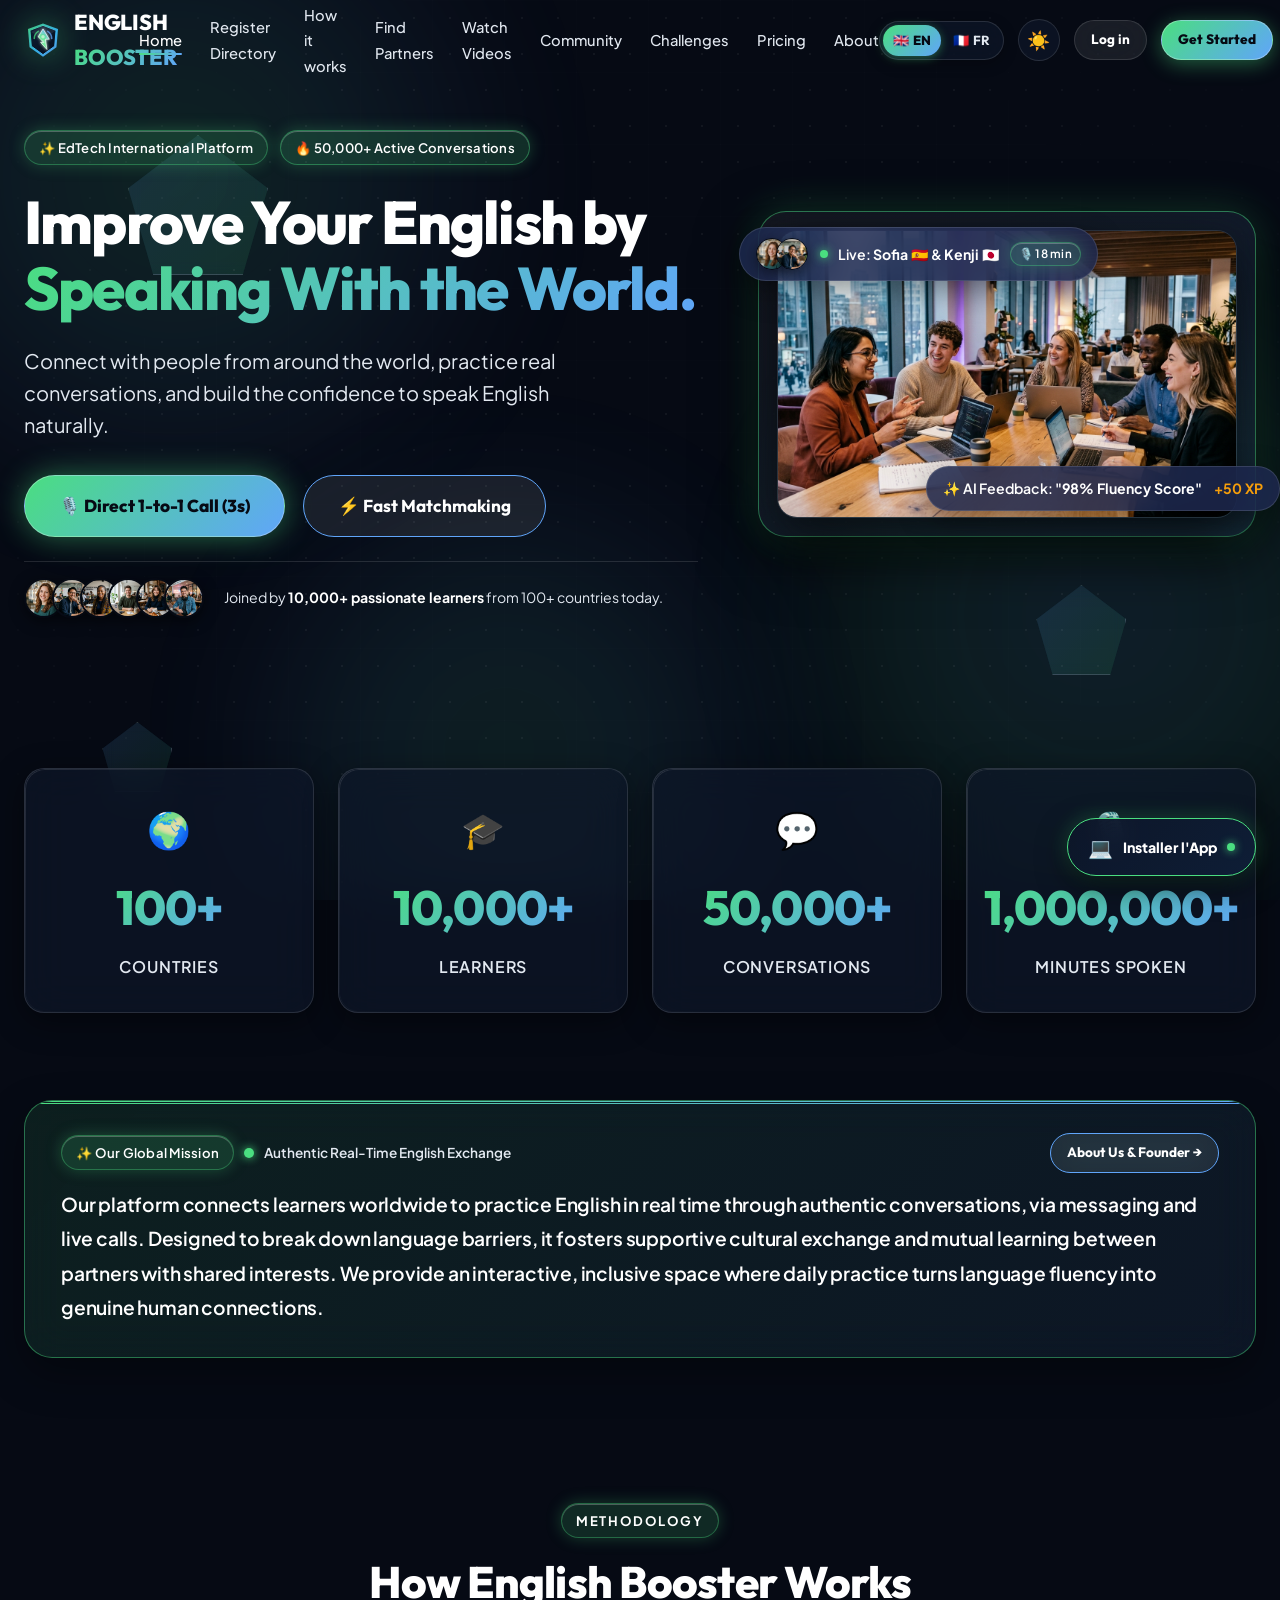
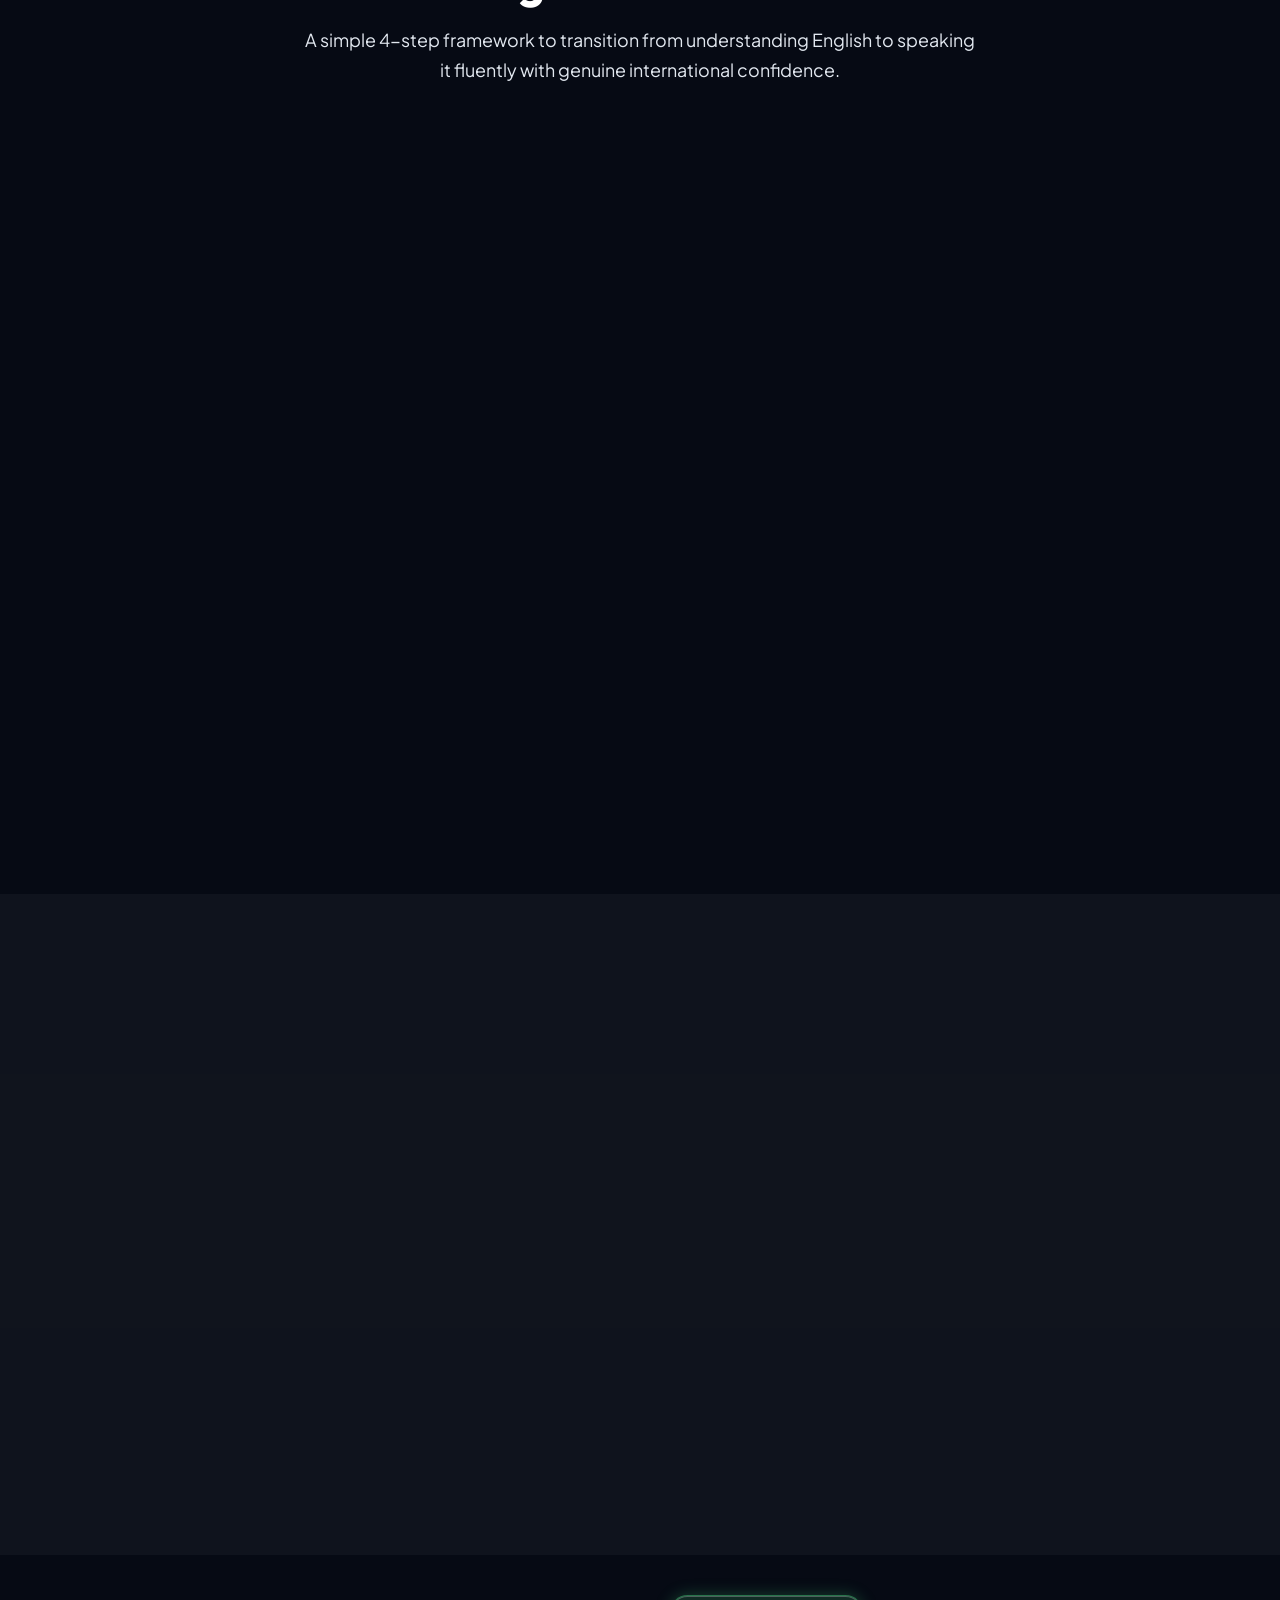
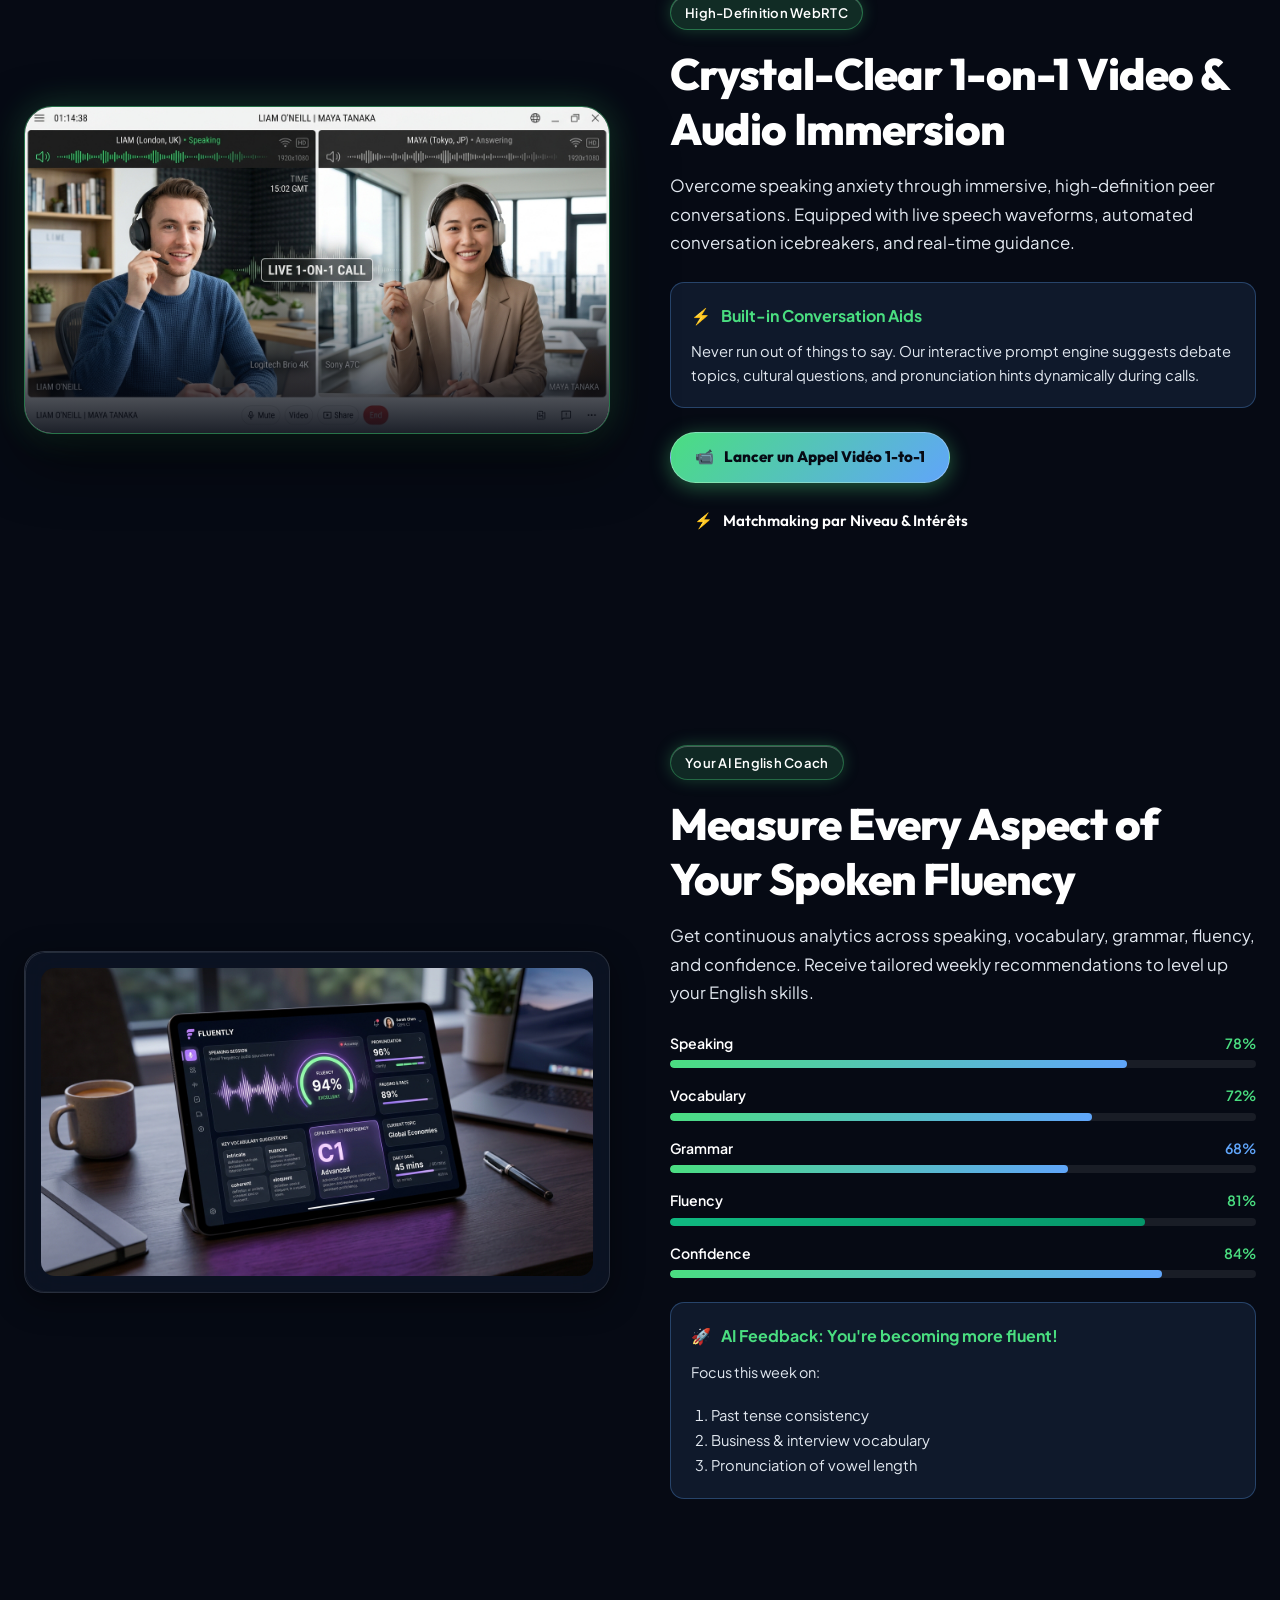
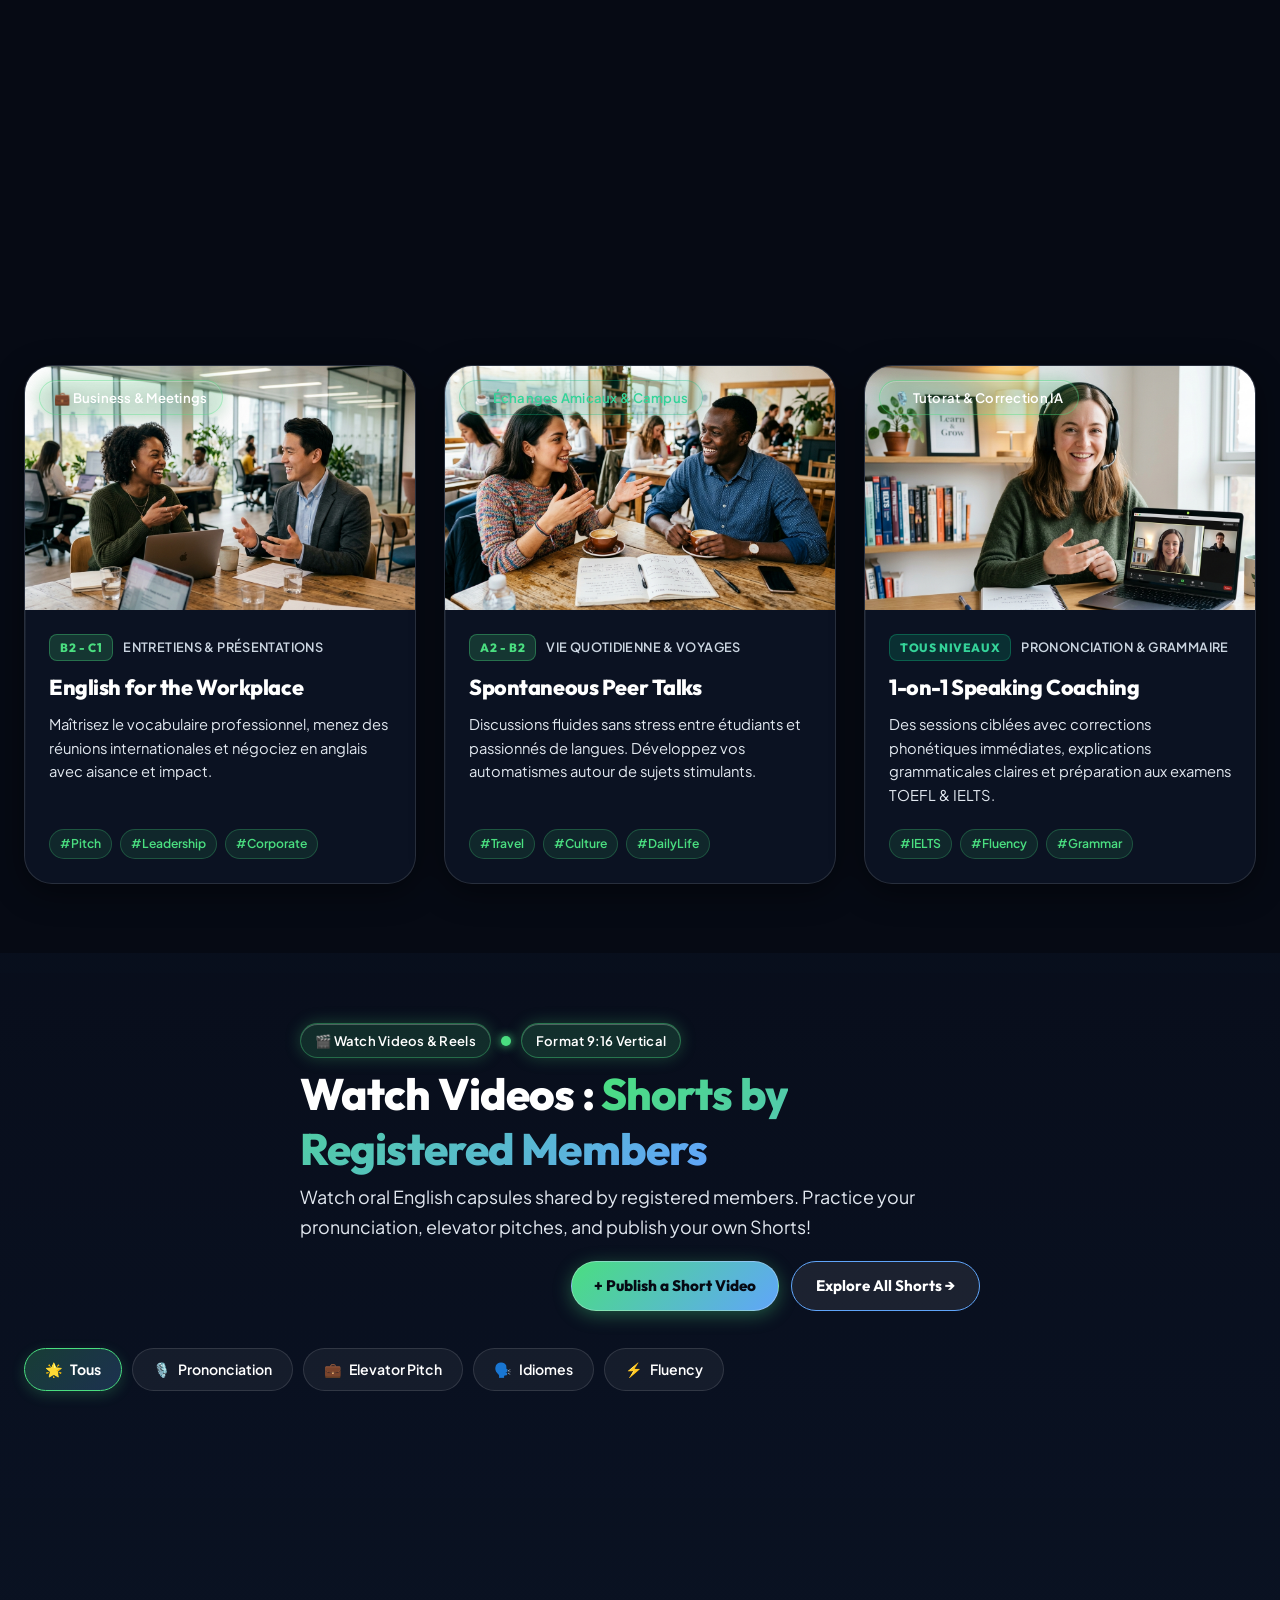
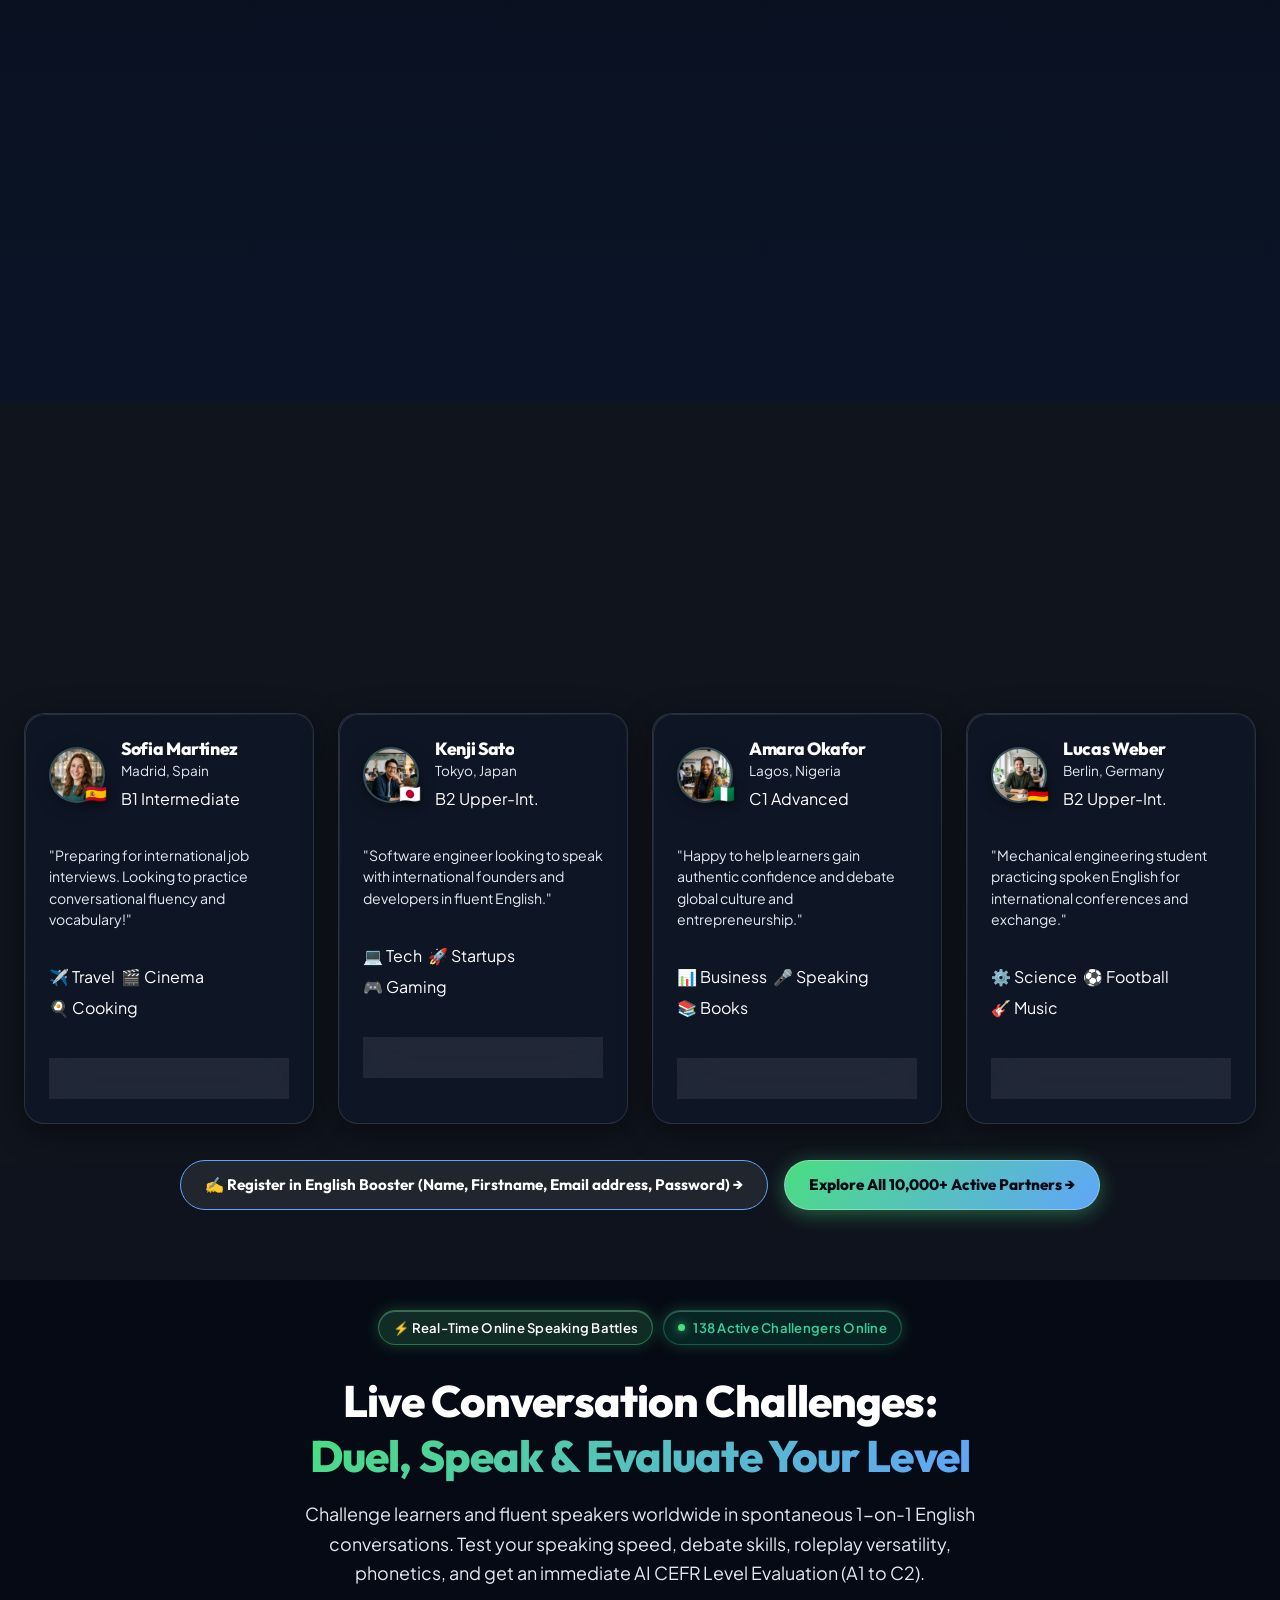
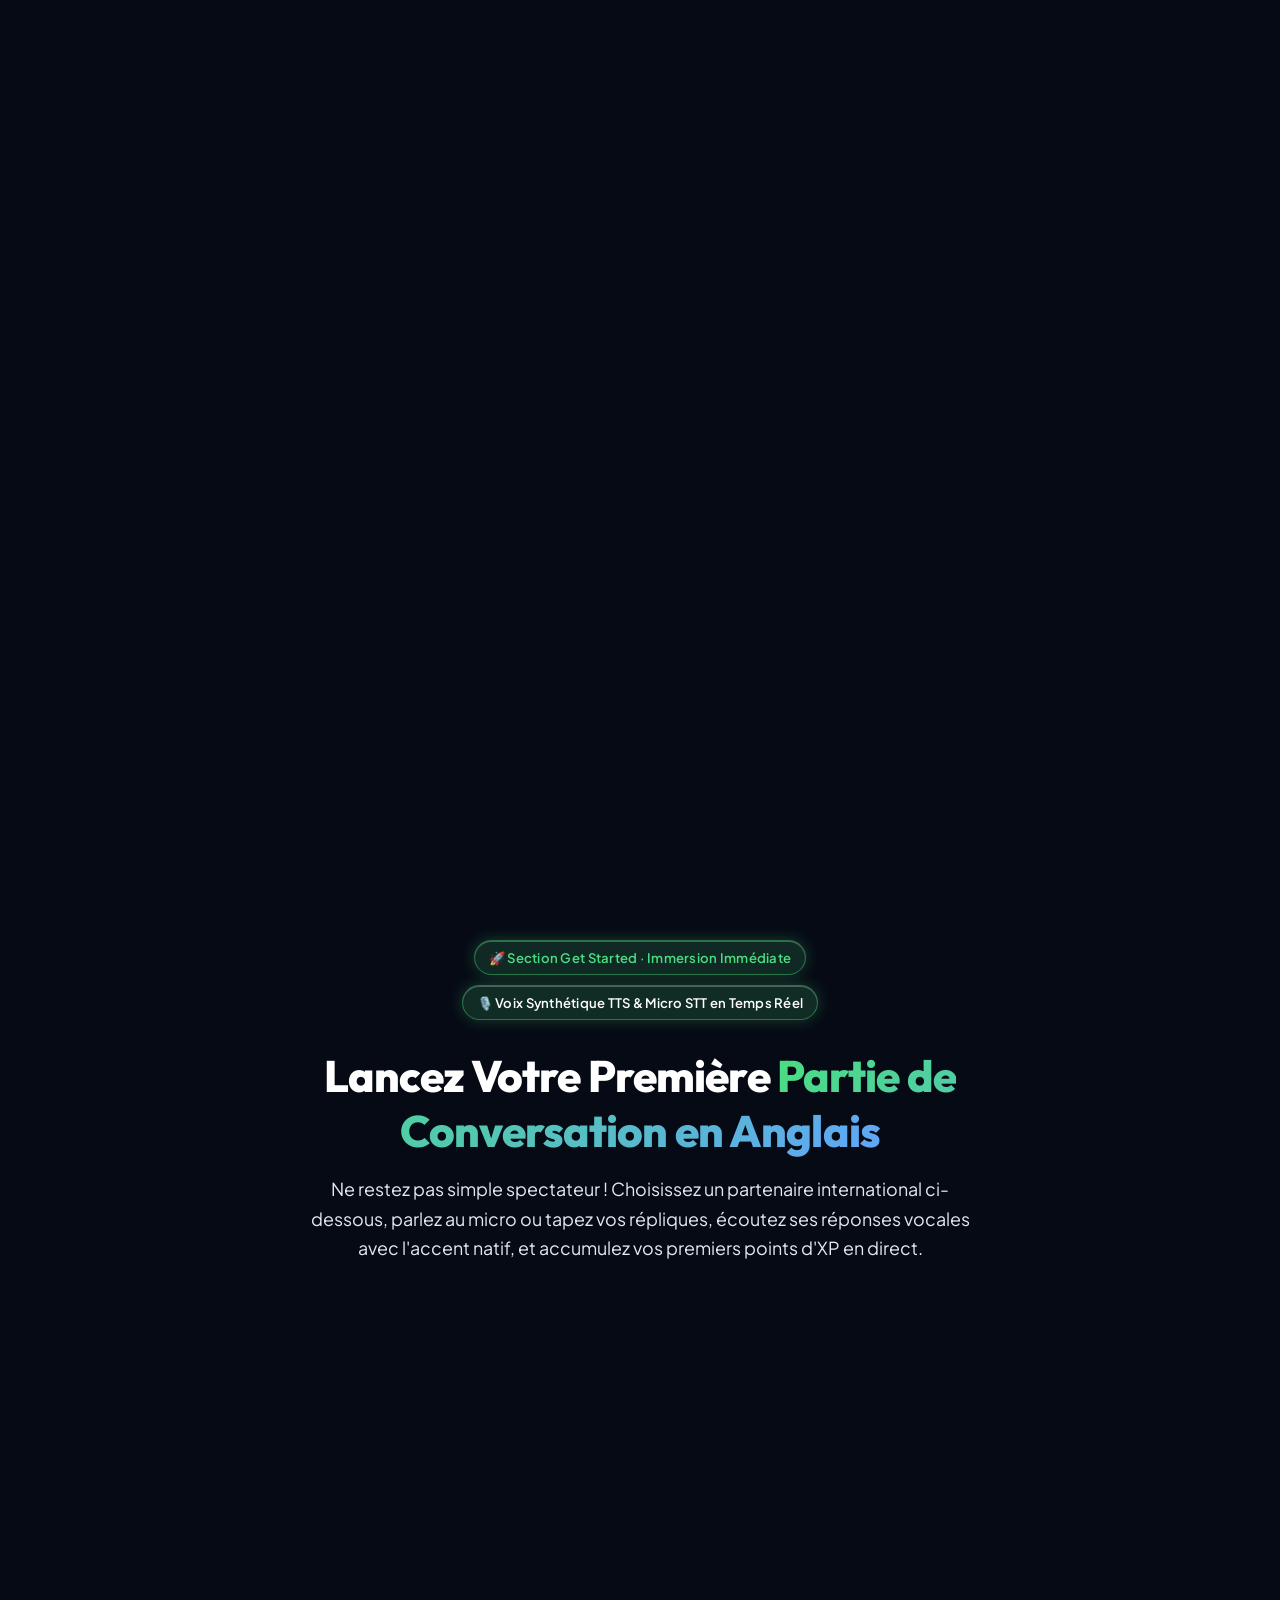
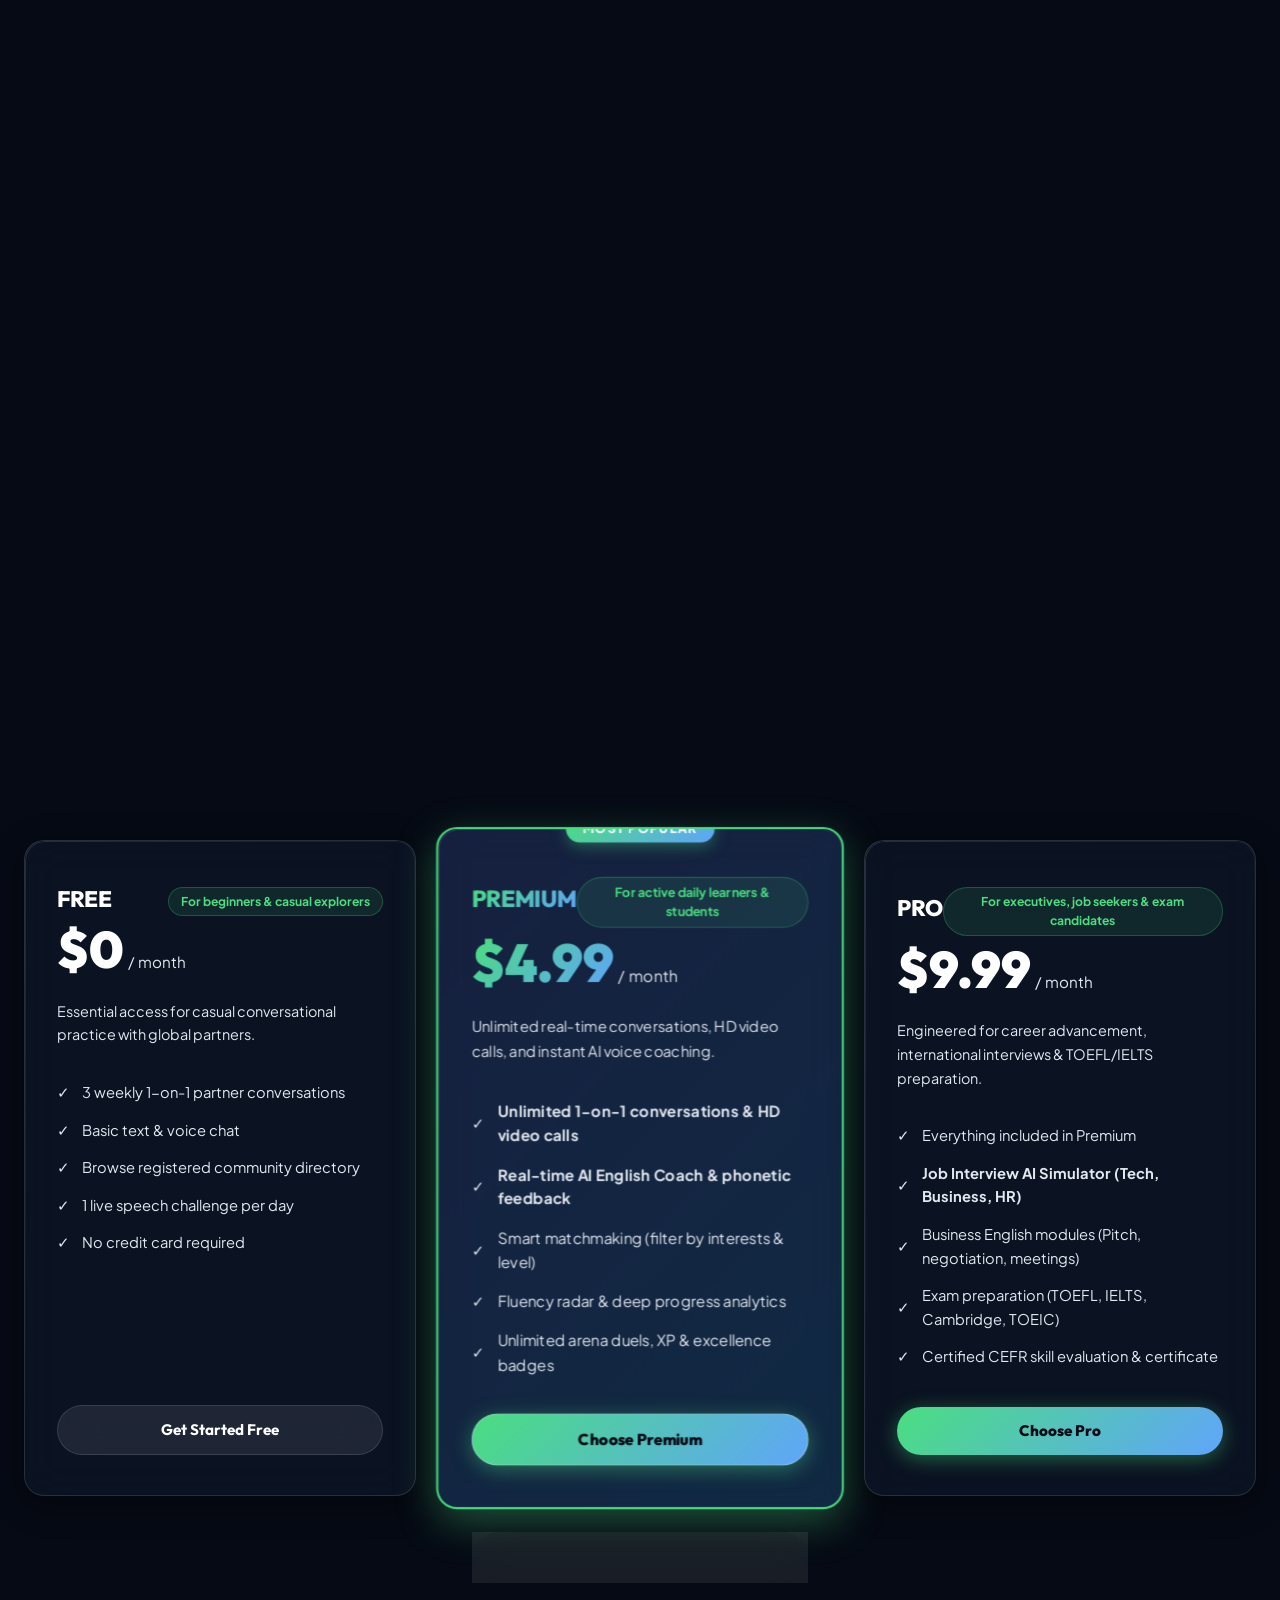
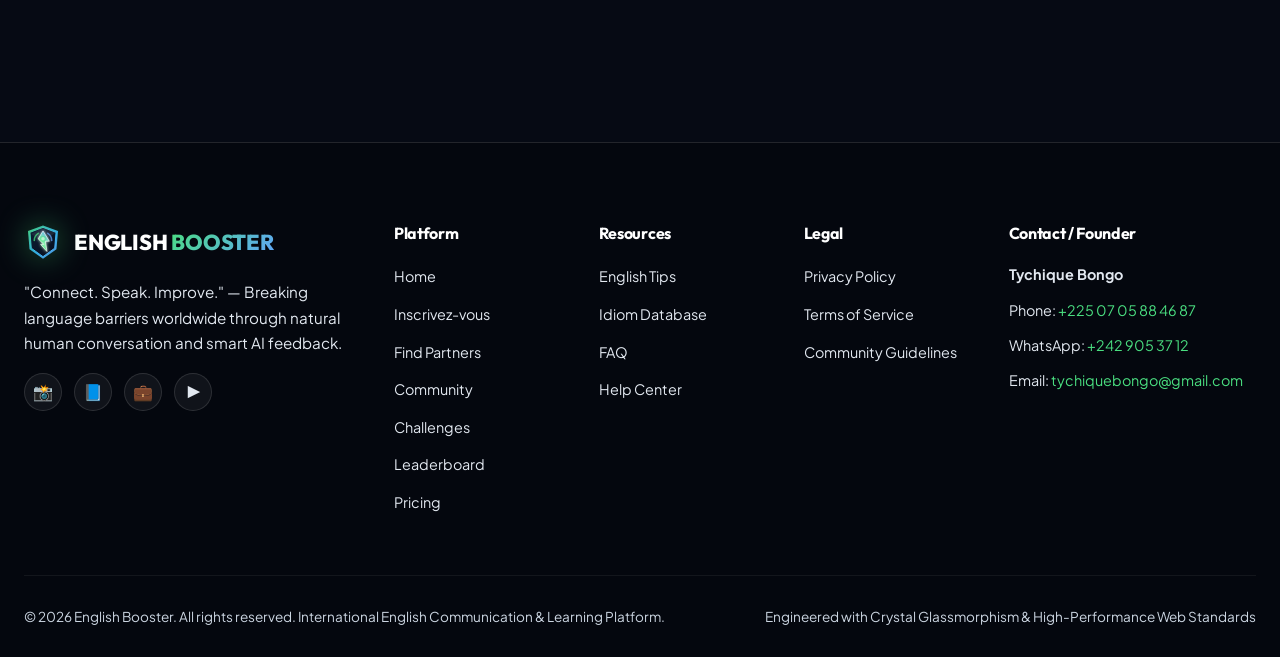
==== commit b6d8044d: "V2" ====
--- a/index.html
+++ b/index.html
@@ -48,7 +48,7 @@
           <li><a href="pages/inscrits.html" class="nav-link">Inscrivez-vous</a></li>
           <li><a href="#how-it-works" class="nav-link">How it works</a></li>
           <li><a href="pages/partners.html" class="nav-link">Find Partners</a></li>
-          <li><a href="pages/watch.html" class="nav-link">Watch Videos</a></li>
+          <li><a href="pages/watch.html" class="nav-link" data-i18n="nav_watch">Watch Videos</a></li>
           <li><a href="pages/community.html" class="nav-link">Community</a></li>
           <li><a href="pages/challenges.html" class="nav-link">Challenges</a></li>
           <li><a href="pages/pricing.html" class="nav-link">Pricing</a></li>
@@ -108,7 +108,7 @@
 <ul class="mobile-nav-links">
       <li><a href="index.html" class="mobile-nav-link active"><span>🏠</span> Home</a></li>
       <li><a href="pages/inscrits.html" class="mobile-nav-link"><span>✍️</span> Inscrivez-vous</a></li>
-      <li><a href="pages/watch.html" class="mobile-nav-link"><span>🎬</span> Watch Videos (Shorts)</a></li>
+      <li><a href="pages/watch.html" class="mobile-nav-link"><span>🎬</span> <span data-i18n="nav_watch">Watch Videos</span></a></li>
       <li><a href="#get-started" class="mobile-nav-link"><span>🚀</span> Get Started (Conversation)</a></li>
       <li><a href="#how-it-works" class="mobile-nav-link"><span>⚙️</span> How it works</a></li>
       <li><a href="pages/partners.html" class="mobile-nav-link"><span>🔎</span> Find Partners</a></li>
@@ -585,7 +585,7 @@
         <div class="section-header reveal-init" style="display: flex; justify-content: space-between; align-items: flex-end; flex-wrap: wrap; gap: 20px; margin-bottom: 36px; text-align: left;">
           <div>
             <div style="display: flex; align-items: center; gap: 10px; margin-bottom: 8px;">
-              <span class="crystal-badge">🎬 Watch Videos & Reels</span>
+              <span class="crystal-badge" data-i18n="shorts_badge_reels">🎬 Watch Videos & Reels</span>
               <span class="live-pulse-dot"></span>
               <span class="crystal-badge crystal-badge-purple">Format 9:16 Vertical</span>
             </div>
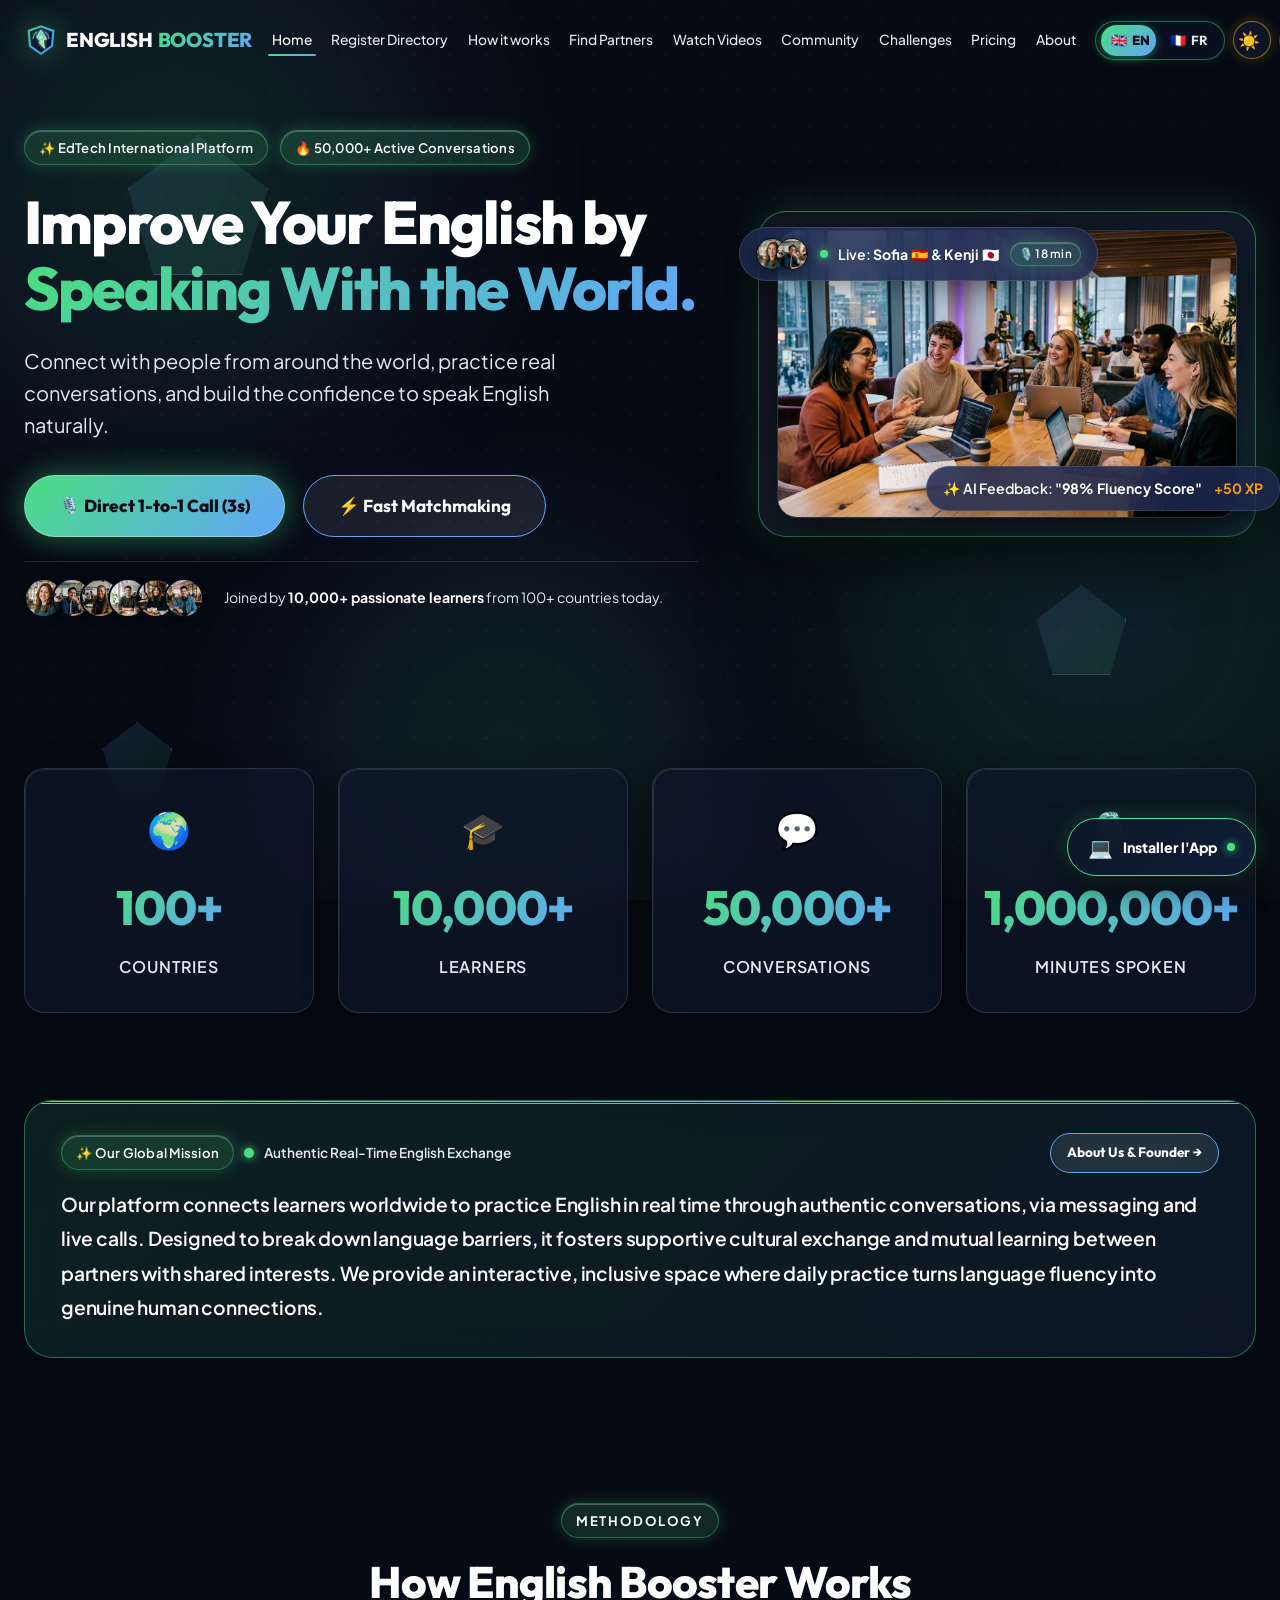
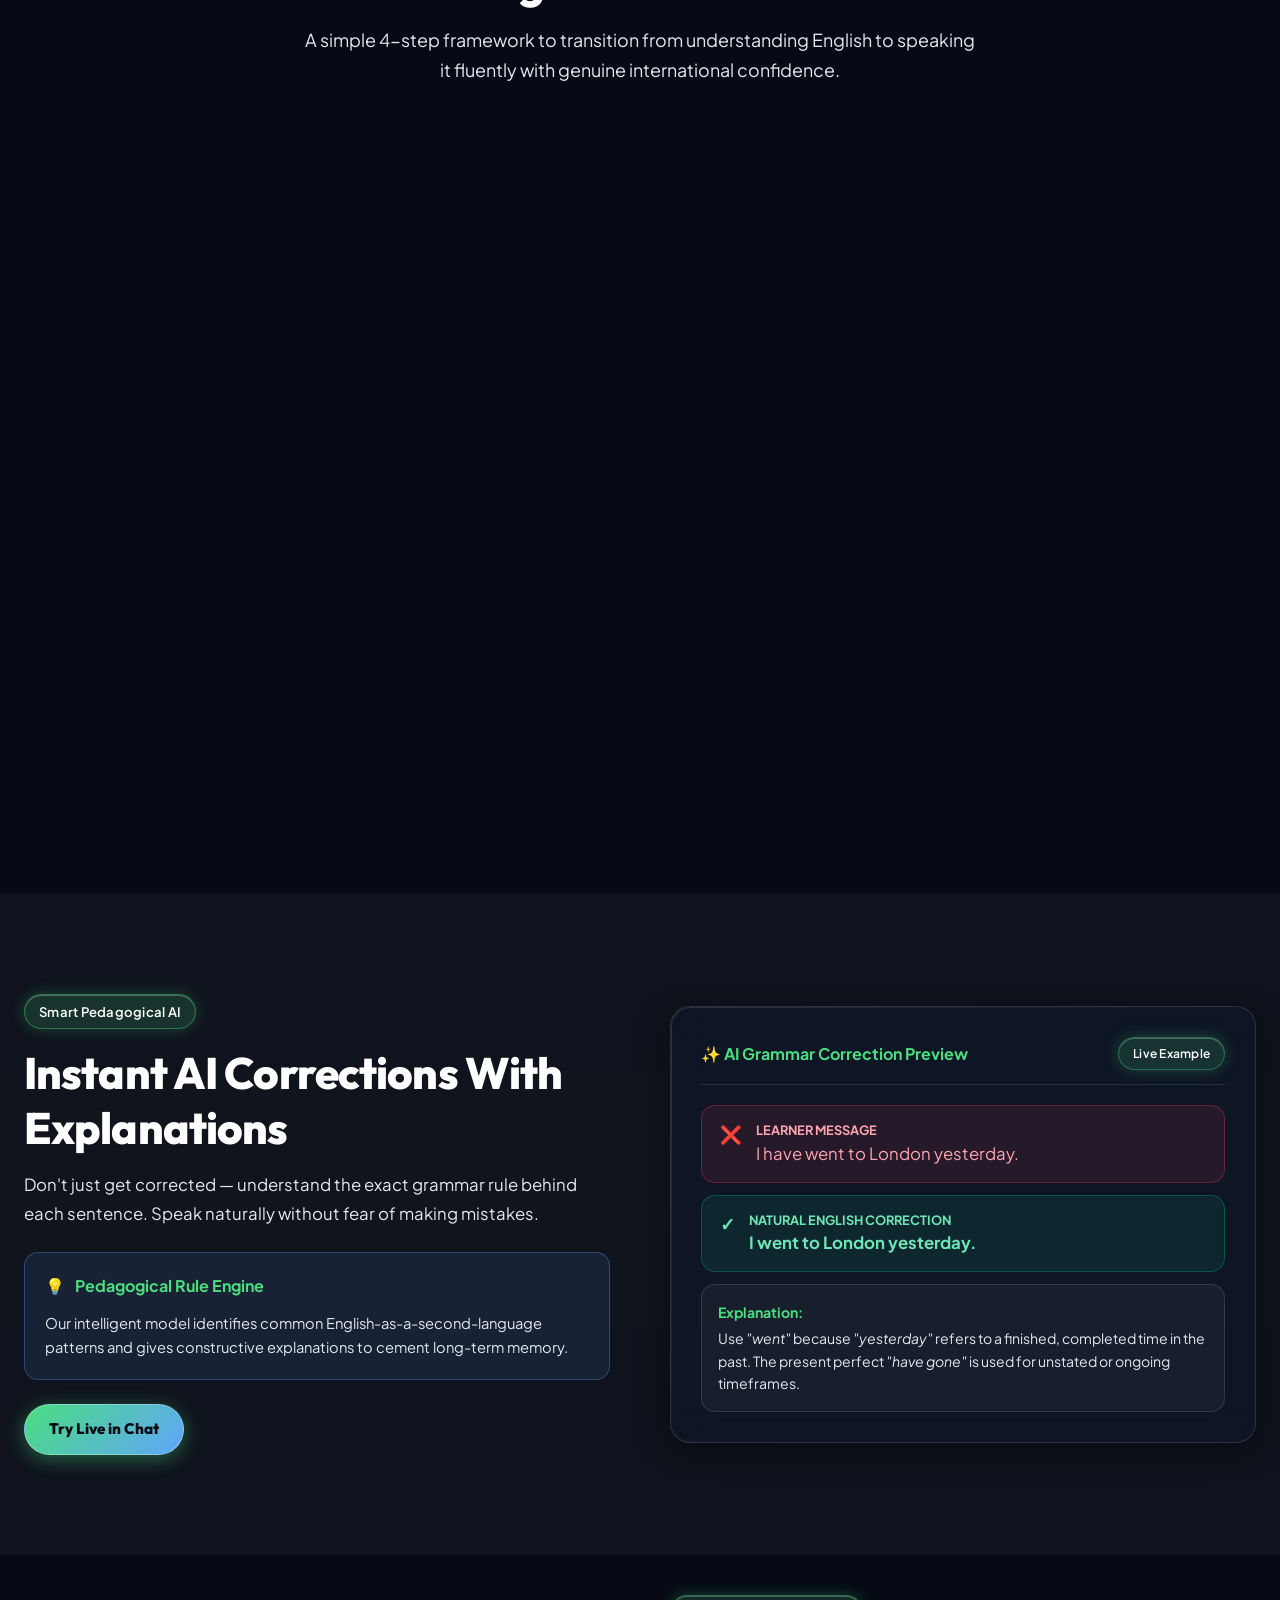
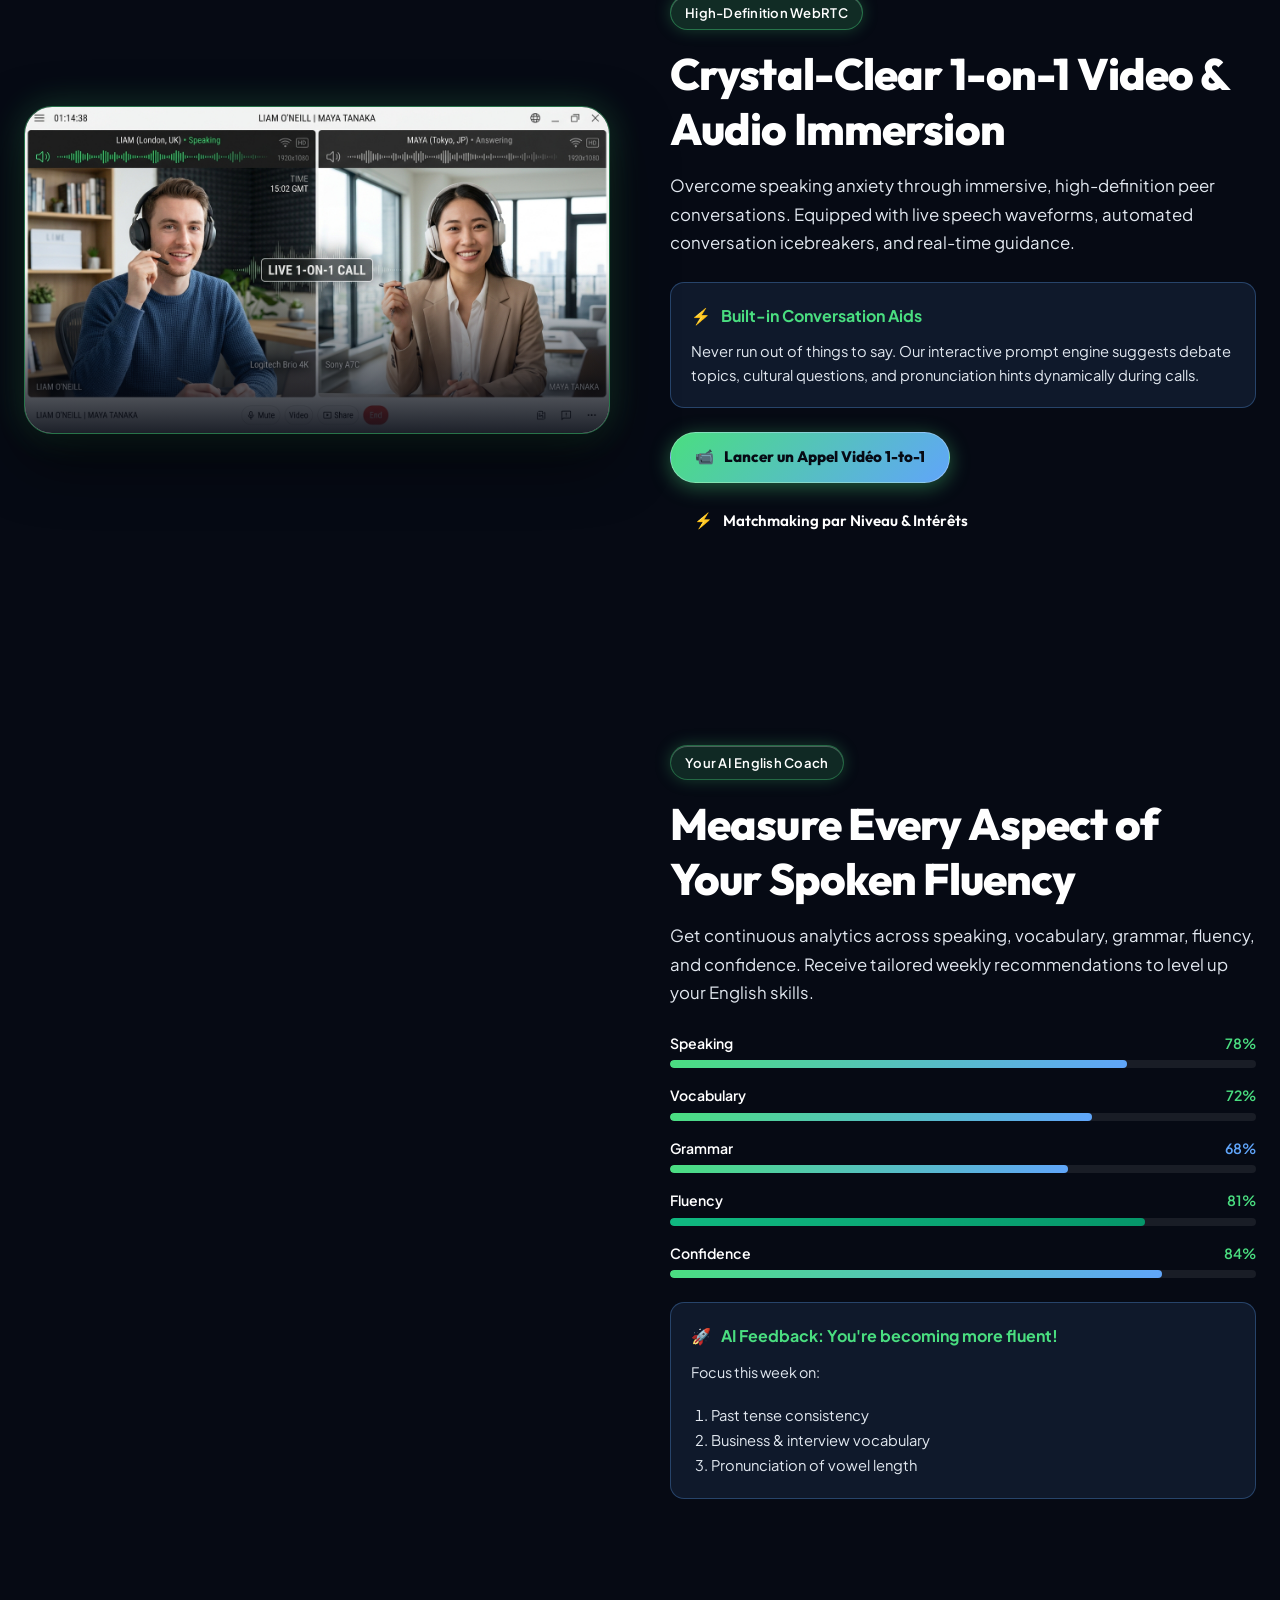
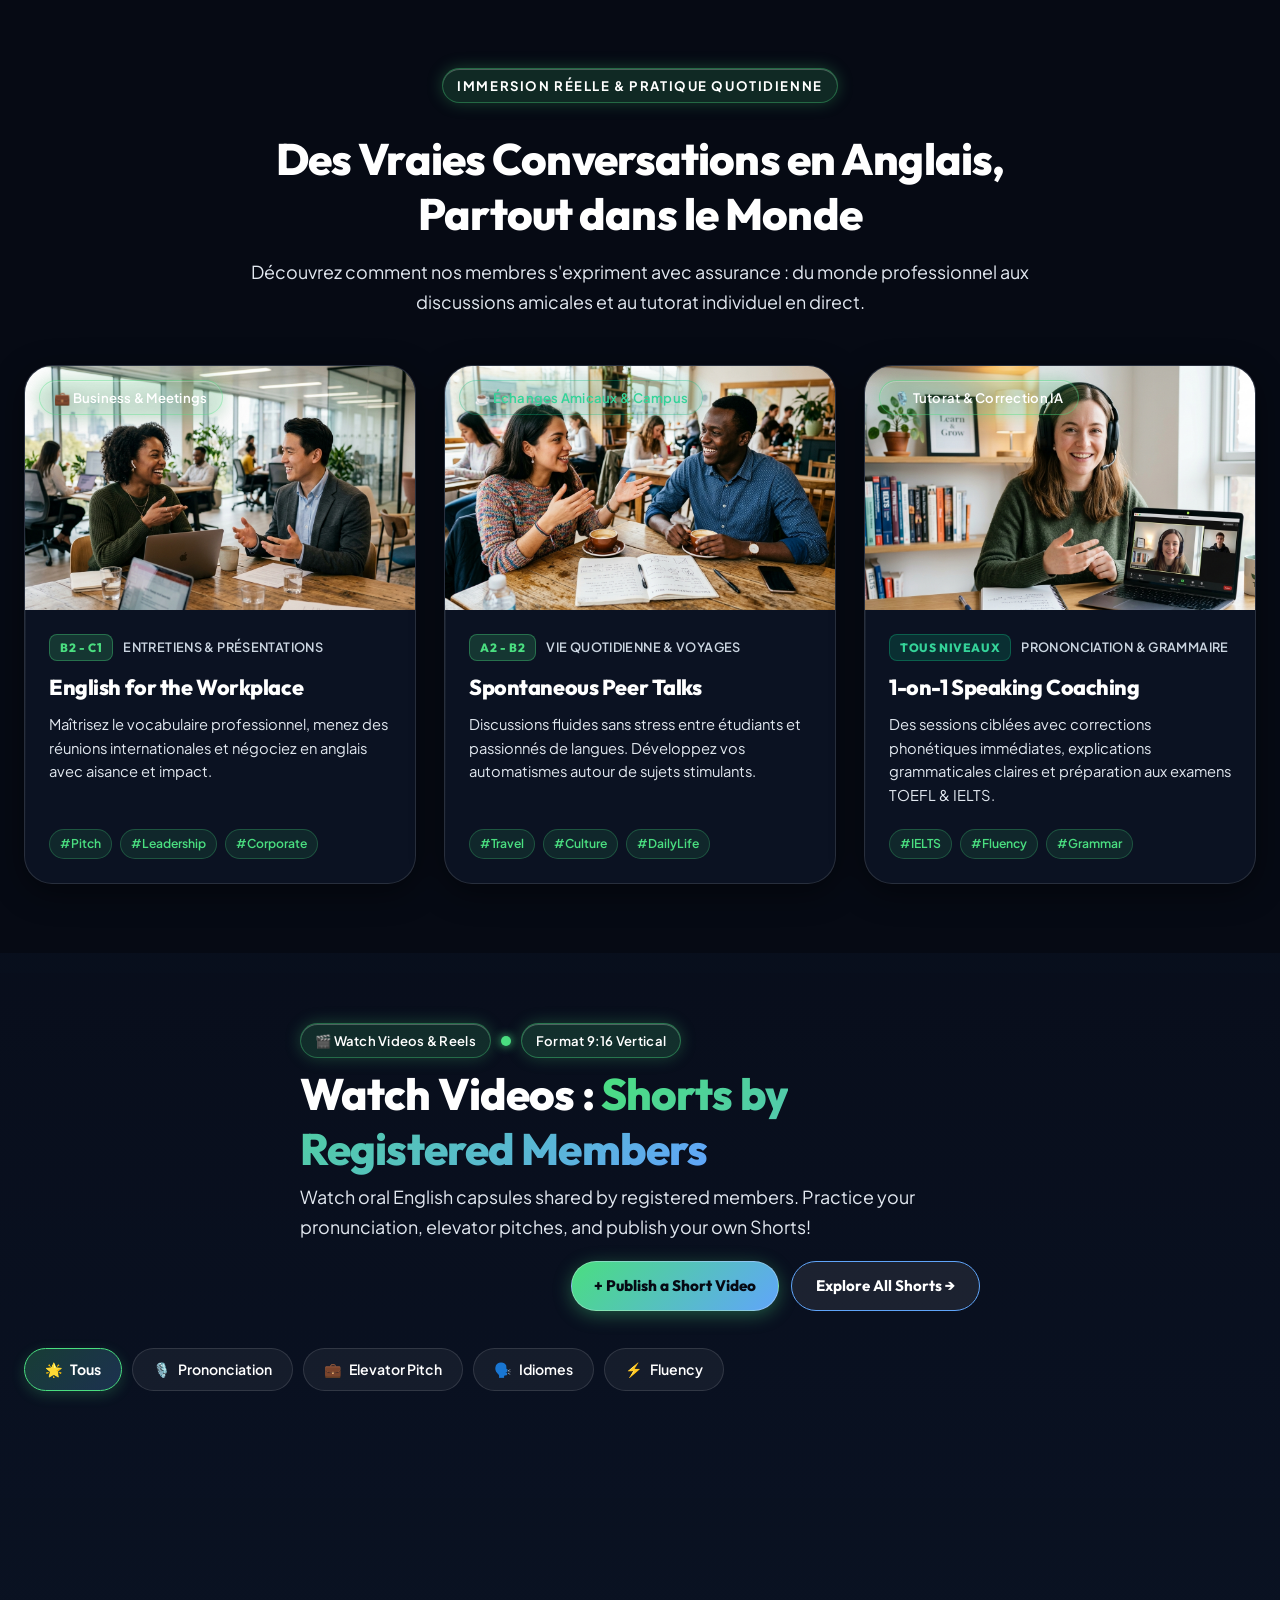
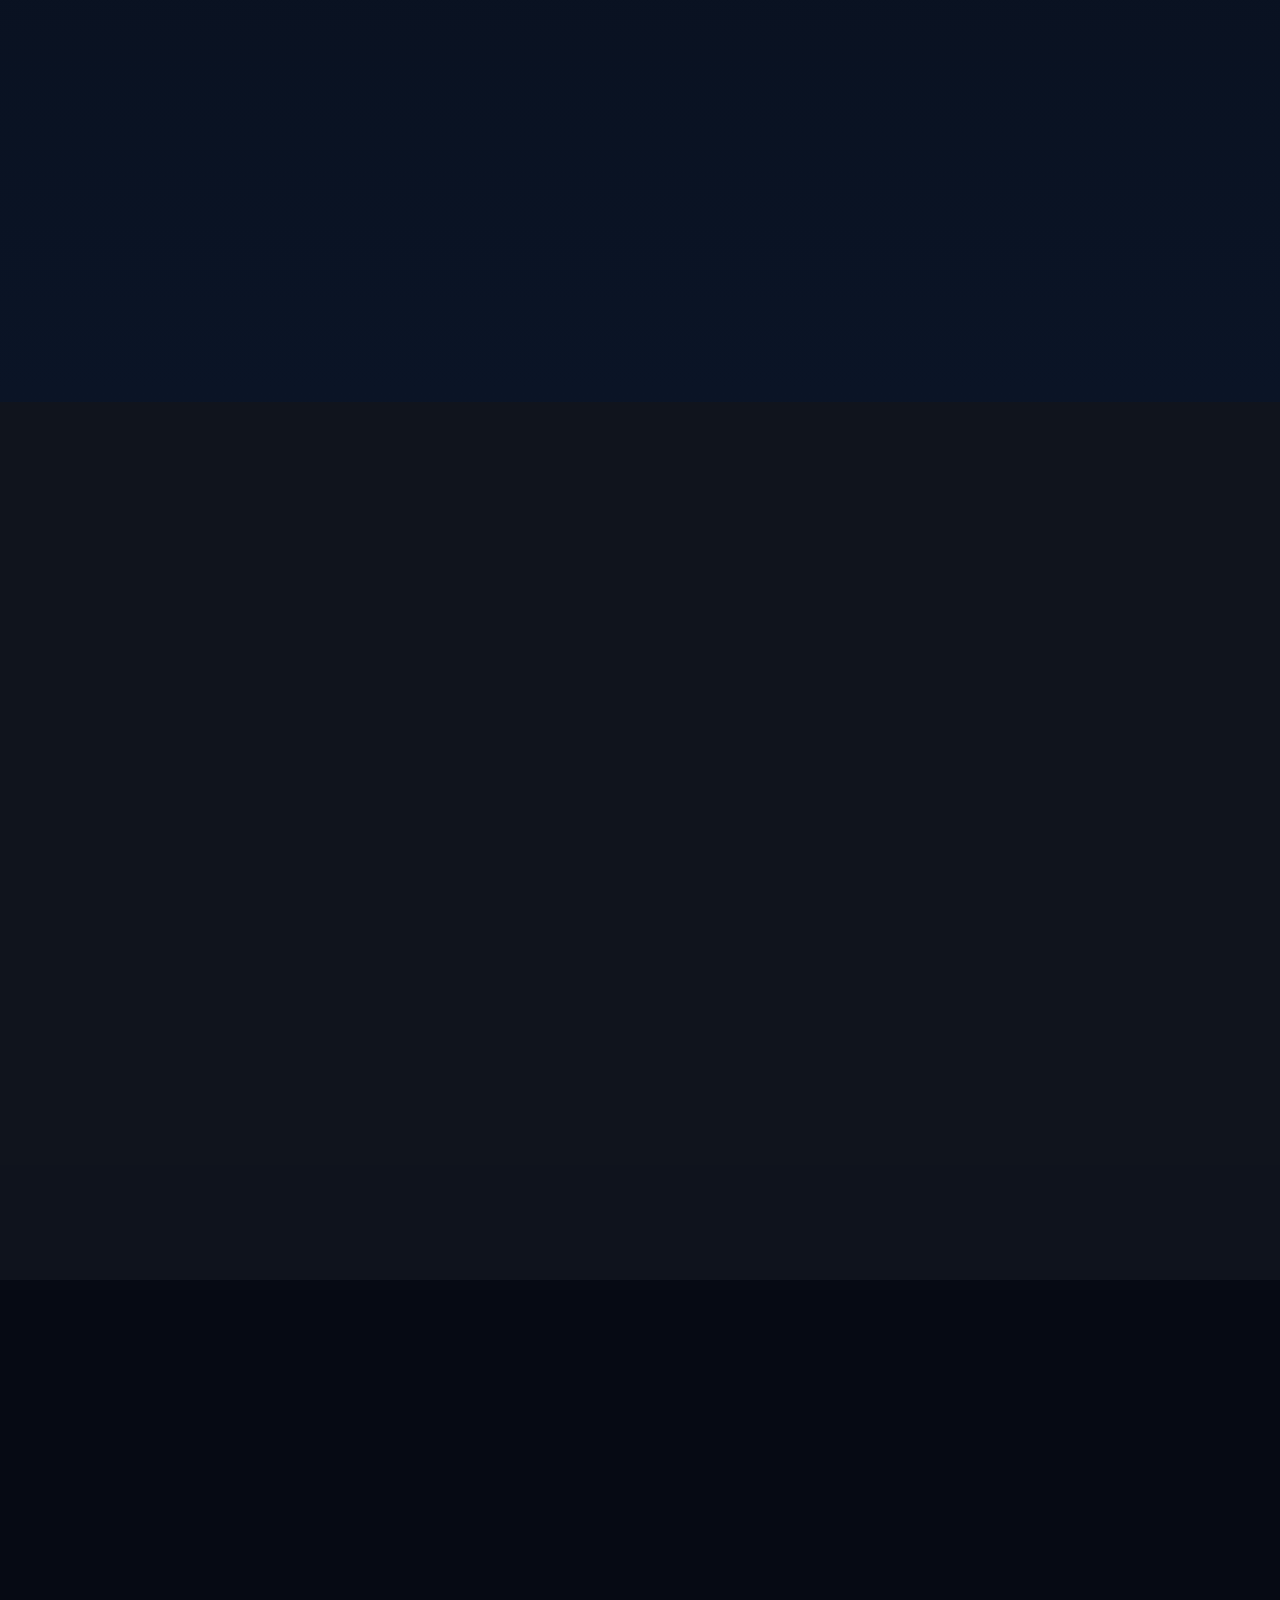
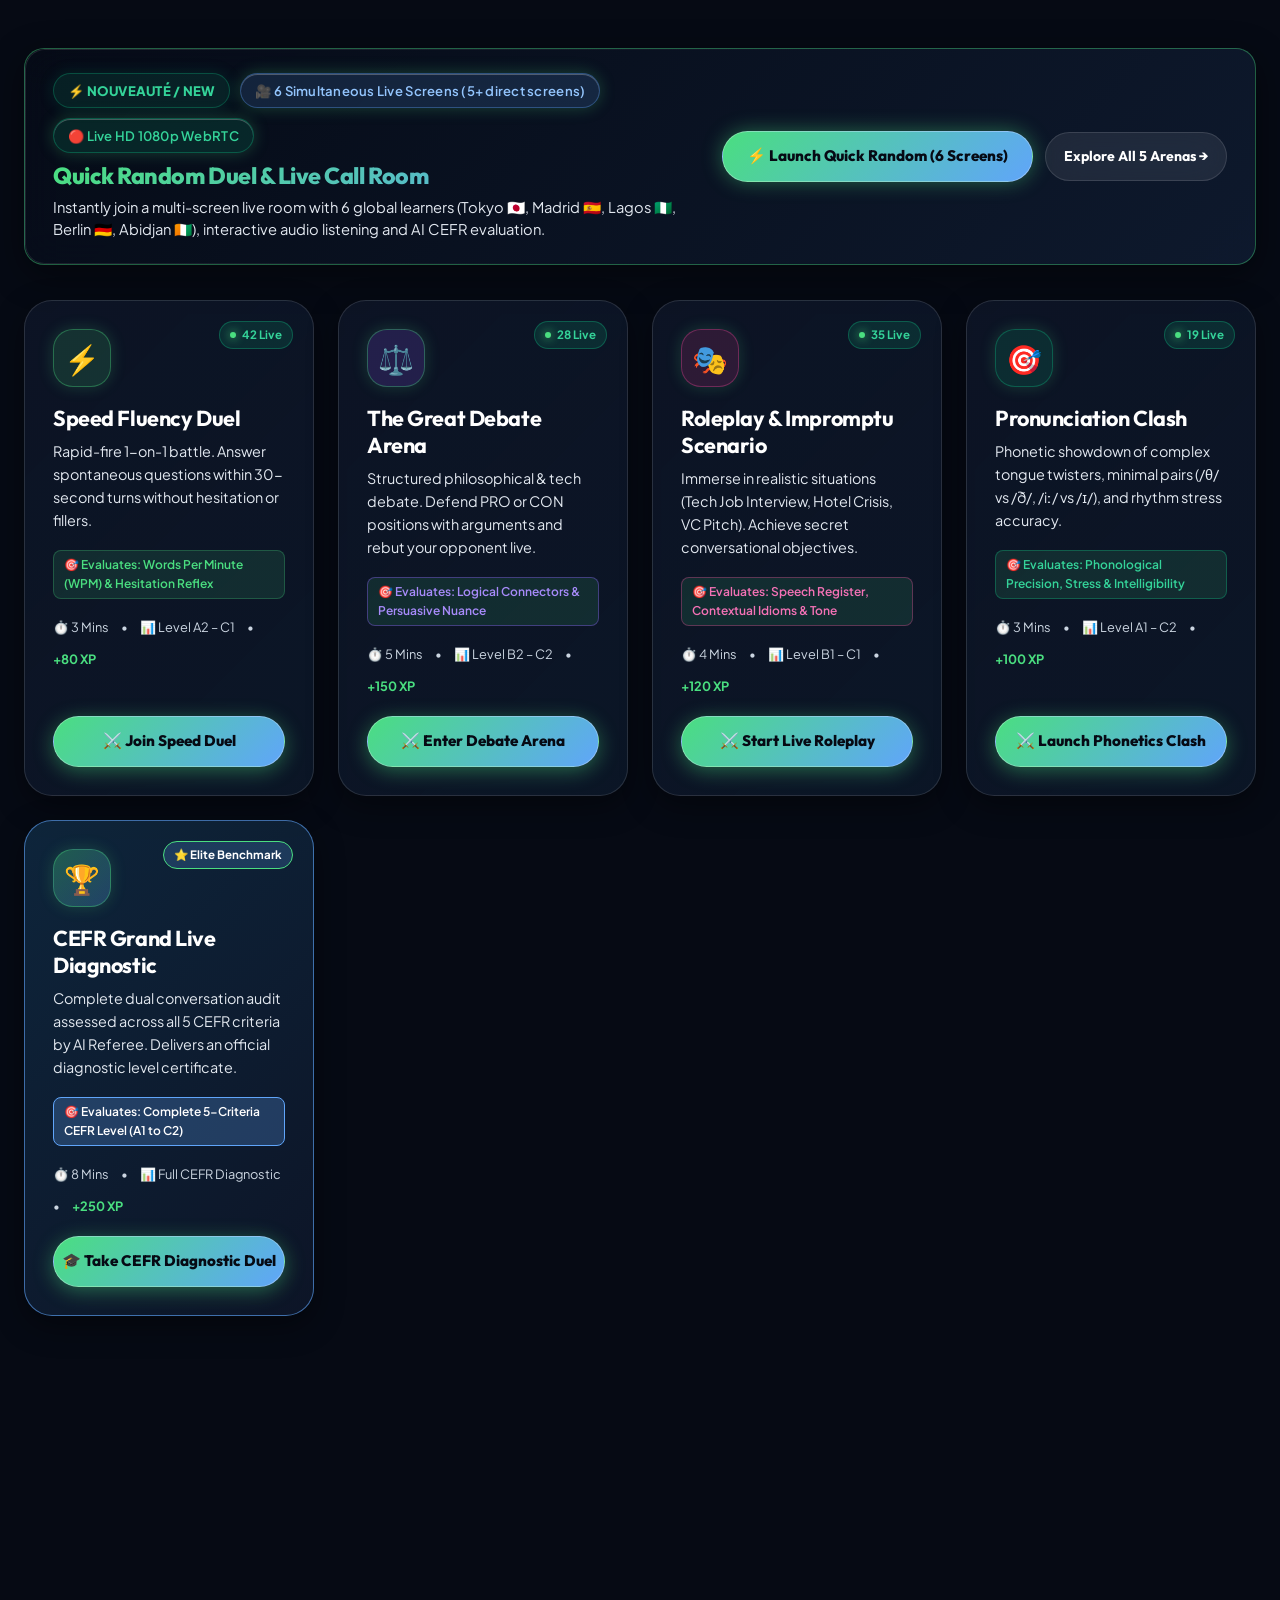
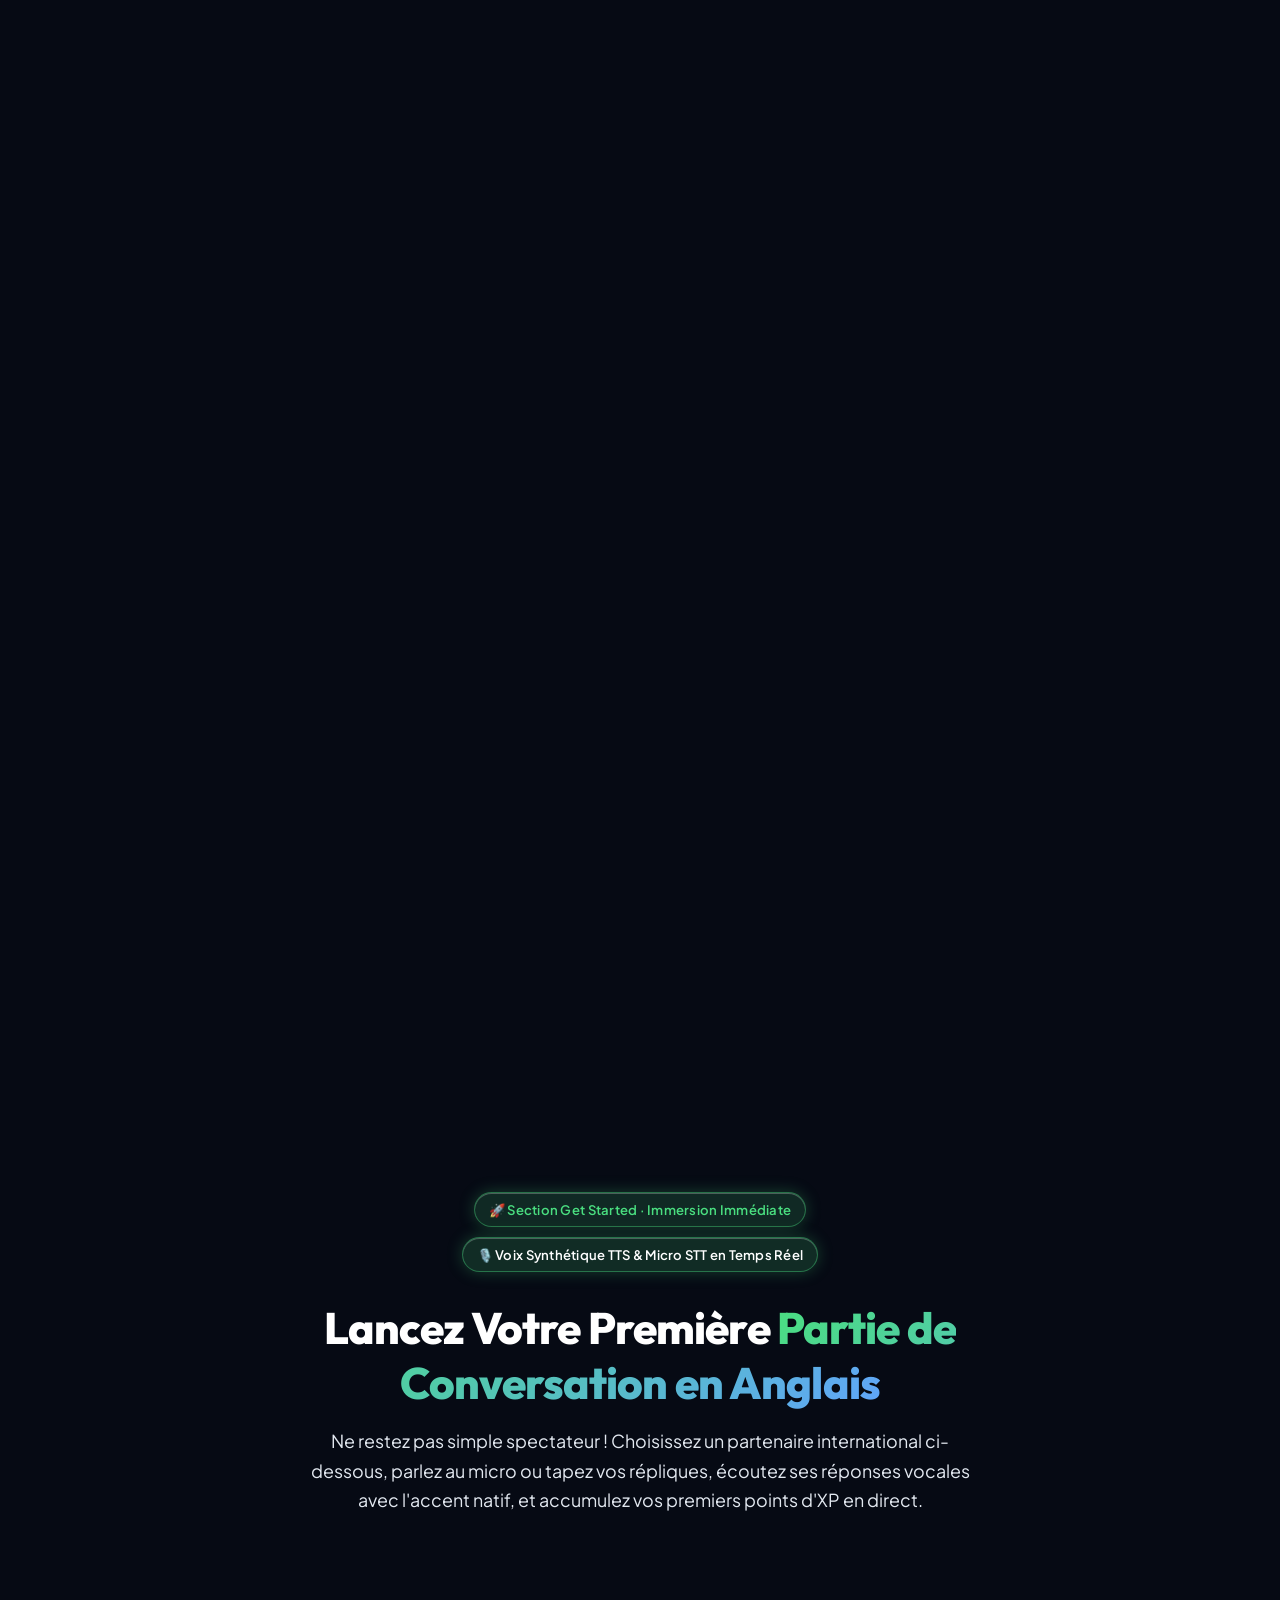
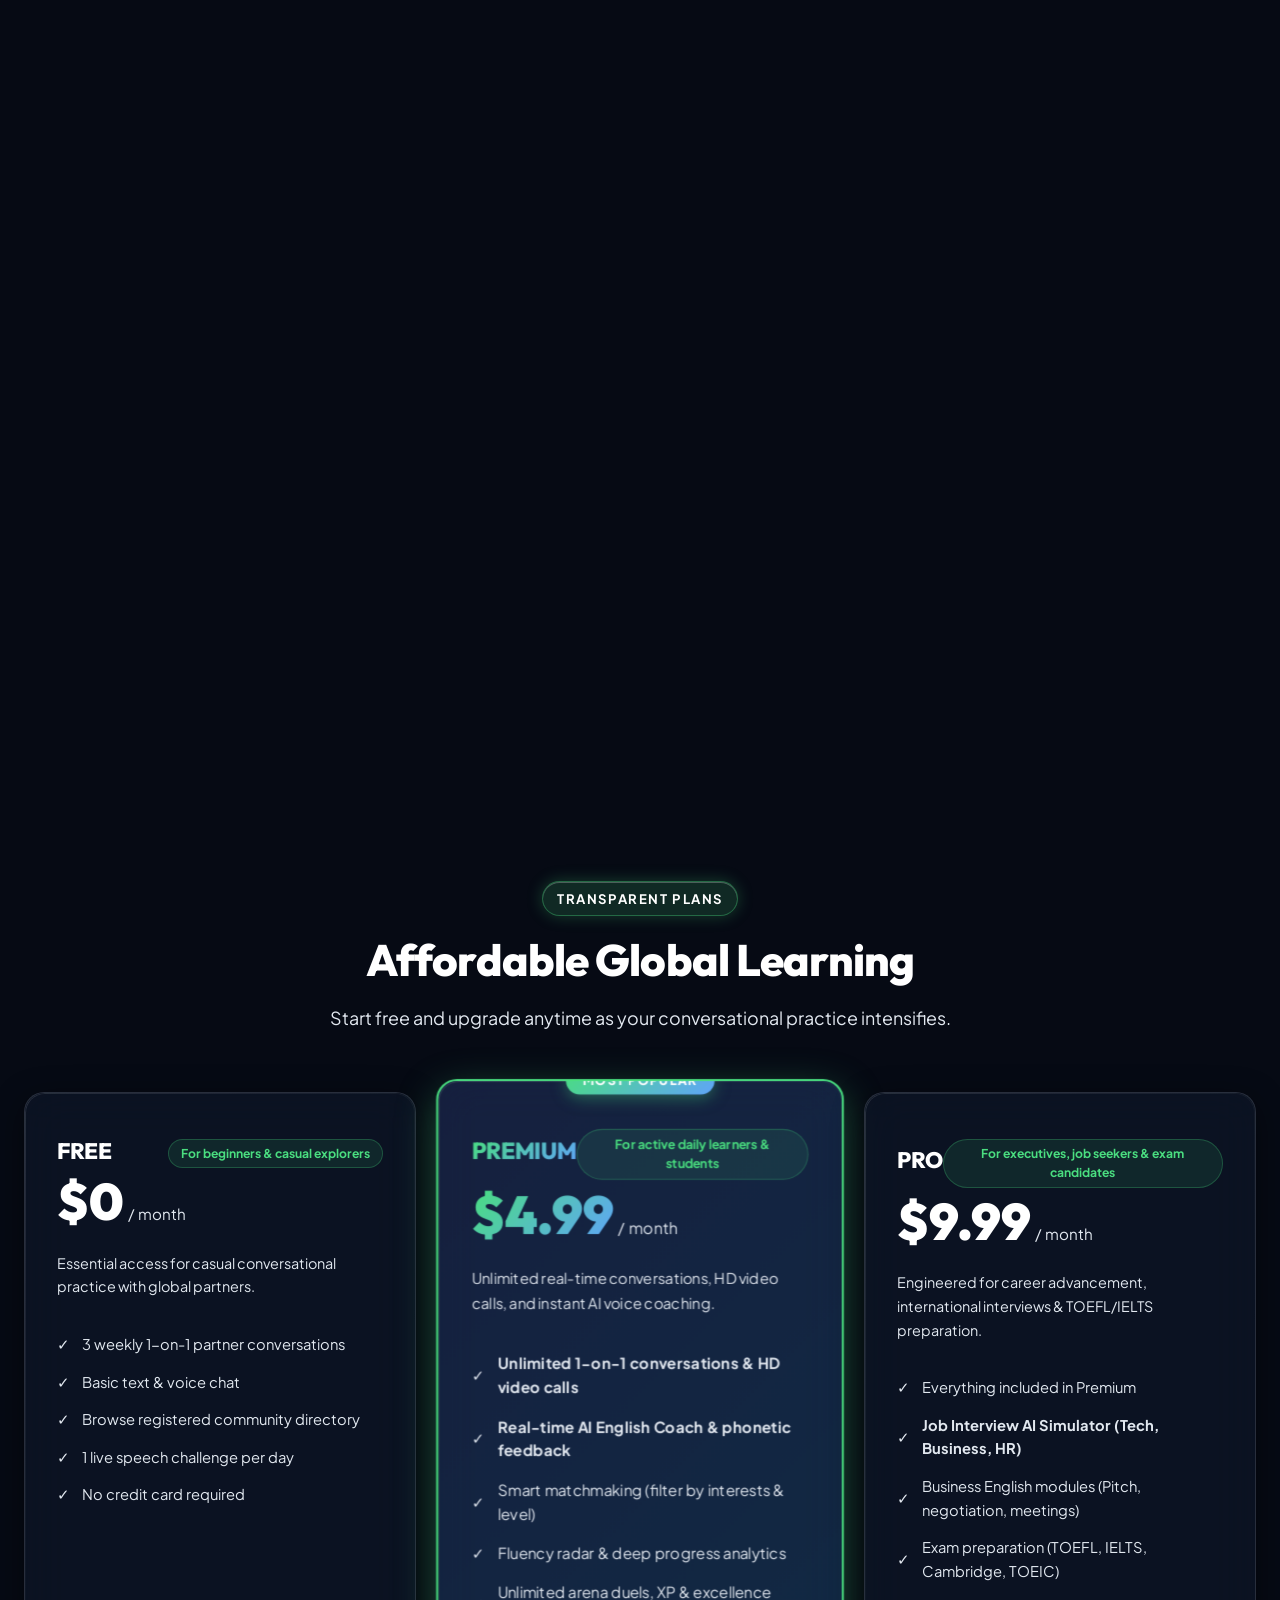
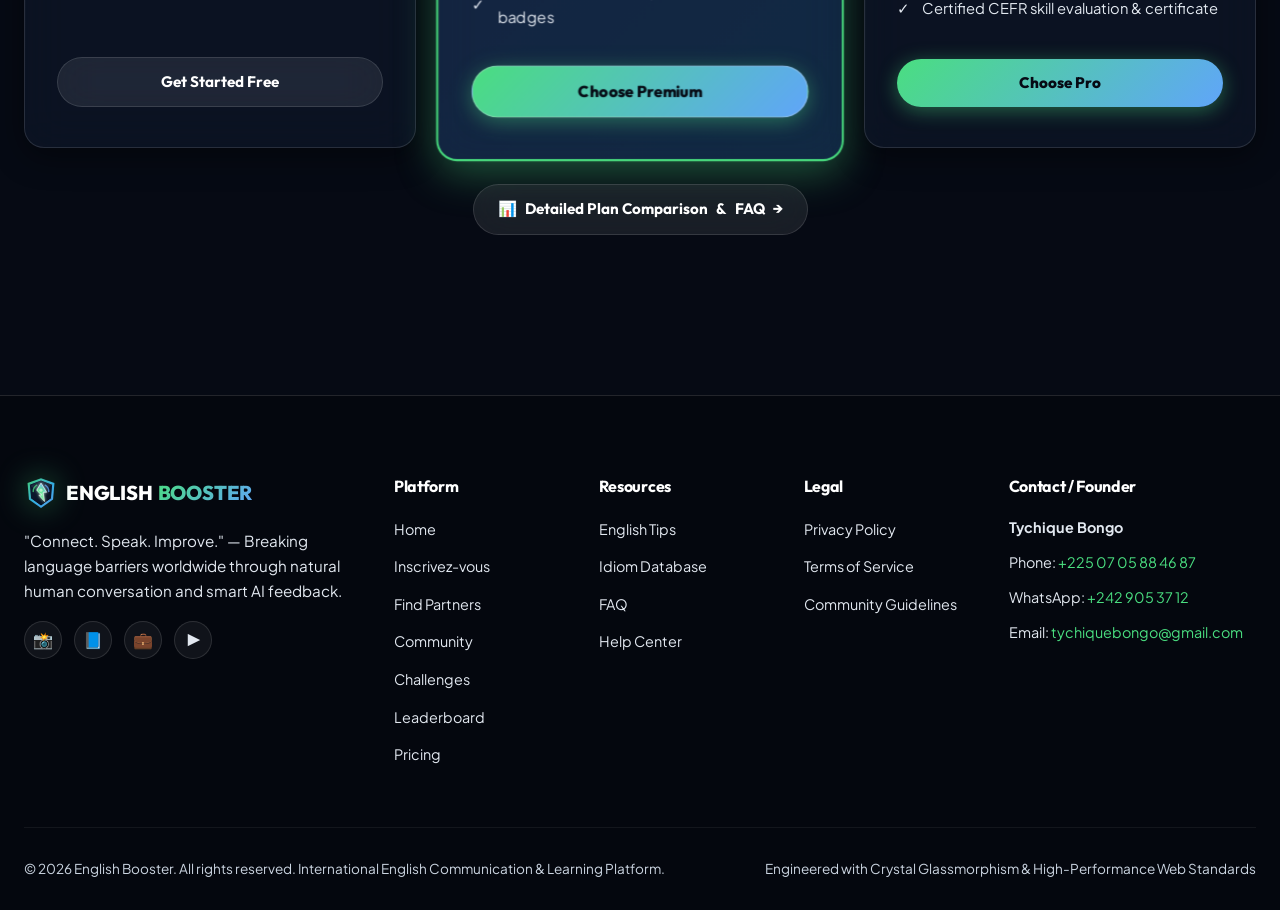
==== commit e26496fd: "V5" ====
--- a/index.html
+++ b/index.html
@@ -788,6 +788,38 @@
           <p class="section-desc">
             Challenge learners and fluent speakers worldwide in spontaneous 1-on-1 English conversations. Test your speaking speed, debate skills, roleplay versatility, phonetics, and get an immediate AI CEFR Level Evaluation (A1 to C2).
           </p>
+        </div>
+
+        <!-- QUICK RANDOM DUEL & 6-SCREEN LIVE CALL SHOWCASE BANNER -->
+        <div class="glass-card reveal-init" style="padding: 24px 28px; margin-bottom: 35px; border-color: rgba(74, 222, 128, 0.4); background: linear-gradient(135deg, rgba(6, 11, 23, 0.9) 0%, rgba(16, 28, 50, 0.85) 100%); box-shadow: 0 10px 35px rgba(0, 0, 0, 0.45); display: flex; align-items: center; justify-content: space-between; flex-wrap: wrap; gap: 20px;">
+          <div style="flex: 1; min-width: 280px;">
+            <div style="display: flex; align-items: center; gap: 10px; margin-bottom: 8px; flex-wrap: wrap;">
+              <span class="crystal-badge crystal-badge-emerald" style="font-weight: 800;">
+                ⚡ NOUVEAUTÉ / NEW
+              </span>
+              <span class="crystal-badge" style="background: rgba(96, 165, 250, 0.15); color: #93c5fd; border-color: rgba(96, 165, 250, 0.35);" data-i18n="quick_banner_screens_badge">
+                🎥 6 Écrans Live Simultanés (5+ en direct)
+              </span>
+              <span class="crystal-badge" style="background: rgba(16, 185, 129, 0.15); color: #34d399; border-color: rgba(16, 185, 129, 0.35);">
+                🔴 Live HD 1080p WebRTC
+              </span>
+            </div>
+            <h3 style="font-size: 1.45rem; margin-bottom: 6px;" class="text-gradient-cyan" data-i18n="quick_banner_title">
+              Quick Random Duel & Live Call Room
+            </h3>
+            <p style="color: var(--text-muted); font-size: 0.92rem; margin: 0; line-height: 1.5;" data-i18n="quick_banner_desc">
+              Rejoignez instantanément une salle d'appel en direct multi-écrans avec 6 apprenants connectés (Tokyo 🇯🇵, Madrid 🇪🇸, Lagos 🇳🇬, Berlin 🇩🇪, Abidjan 🇨🇮), écoute audio interactive et évaluation CECRL par IA.
+            </p>
+          </div>
+
+          <div style="display: flex; align-items: center; gap: 12px; flex-wrap: wrap;">
+            <a href="pages/challenges.html?quick=true" class="btn btn-primary" style="font-weight: 800; padding: 12px 24px; box-shadow: 0 0 20px rgba(74, 222, 128, 0.4);" data-i18n="quick_banner_btn_launch">
+              <span>⚡</span> Lancer le Duel Aléatoire (6 Écrans)
+            </a>
+            <a href="pages/challenges.html" class="btn btn-secondary" style="font-size: 0.88rem; padding: 12px 18px;" data-i18n="quick_banner_btn_explore">
+              Voir les 5 Arènes →
+            </a>
+          </div>
         </div>
 
         <!-- 5 Live Conversation Battle Arenas Grid -->
--- a/css/style.css
+++ b/css/style.css
@@ -1407,22 +1407,31 @@
   display: flex;
   align-items: center;
   justify-content: space-between;
+  gap: clamp(10px, 1.2vw, 16px);
   height: 100%;
+  width: 100%;
 }
 
 .nav-brand {
   display: flex;
   align-items: center;
-  gap: 12px;
+  gap: 8px;
   font-family: var(--font-heading);
-  font-size: 1.35rem;
+  font-size: 1.25rem;
   font-weight: 800;
   letter-spacing: -0.01em;
+  flex-shrink: 0;
+}
+
+.nav-brand span {
+  display: inline-flex;
+  align-items: center;
+  gap: 5px;
 }
 
 .brand-logo-img {
-  width: 38px;
-  height: 38px;
+  width: 34px;
+  height: 34px;
   object-fit: contain;
   filter: drop-shadow(0 0 16px rgba(74, 222, 128, 0.45));
   transition: transform var(--transition-fast), filter var(--transition-fast);
@@ -1455,16 +1464,30 @@
 .nav-links {
   display: flex;
   align-items: center;
-  gap: 28px;
+  justify-content: center;
+  gap: clamp(6px, 0.9vw, 14px);
   list-style: none;
+  margin: 0;
+  padding: 0;
+  flex: 1;
+}
+
+.nav-links li {
+  display: inline-flex;
+  align-items: center;
 }
 
 .nav-link {
-  font-size: 0.92rem;
+  font-size: 0.86rem;
   font-weight: 500;
   color: var(--text-muted);
   position: relative;
-  padding: 6px 0;
+  padding: 5px 4px;
+  display: inline-flex;
+  align-items: center;
+  gap: 4px;
+  white-space: nowrap;
+  transition: color var(--transition-fast);
 }
 
 .nav-link:hover,
@@ -1492,43 +1515,88 @@
 .nav-actions {
   display: flex;
   align-items: center;
-  gap: 14px;
-}
-
-/* Theme Toggle Button */
+  justify-content: flex-end;
+  gap: 8px;
+  flex-shrink: 0;
+}
+
+.nav-actions .btn {
+  display: inline-flex;
+  align-items: center;
+  gap: 4px;
+  white-space: nowrap;
+  padding: 6px 12px;
+  font-size: 0.82rem;
+}
+
+.nav-actions .btn-login {
+  padding: 6px 10px;
+  font-size: 0.82rem;
+  display: inline-flex !important;
+}
+
+/* Theme Toggle Button (Light & Dark Mode) */
 .theme-toggle-btn {
-  width: 42px;
-  height: 42px;
-  border-radius: 50%;
-  background: var(--bg-card);
-  border: 1px solid var(--glass-border);
-  color: var(--text-muted);
-  display: flex;
+  width: 38px;
+  height: 38px;
+  border-radius: var(--radius-full);
+  background: rgba(15, 23, 42, 0.88);
+  border: 1px solid rgba(251, 191, 36, 0.55);
+  color: #fbbf24;
+  display: inline-flex;
   align-items: center;
   justify-content: center;
-  font-size: 1.15rem;
+  font-size: 1.1rem;
   cursor: pointer;
+  padding-right: 6px;
+  flex-shrink: 0;
+  box-shadow: 0 4px 16px rgba(0, 0, 0, 0.35), 0 0 14px rgba(251, 191, 36, 0.28);
+  backdrop-filter: blur(14px);
+  -webkit-backdrop-filter: blur(14px);
   transition: all var(--transition-fast);
 }
 
 .theme-toggle-btn:hover {
-  color: var(--cyan-primary);
-  border-color: var(--cyan-primary);
-  box-shadow: var(--glass-glow-cyan);
+  color: #f59e0b;
+  border-color: #f59e0b;
+  box-shadow: 0 4px 20px rgba(0, 0, 0, 0.45), 0 0 20px rgba(245, 158, 11, 0.45);
+  transform: translateY(-1px) scale(1.05);
+}
+
+[data-theme="light"] .theme-toggle-btn {
+  background: #ffffff !important;
+  border: 1px solid rgba(99, 102, 241, 0.5) !important;
+  color: #4f46e5 !important;
+  box-shadow: 0 2px 12px rgba(99, 102, 241, 0.25) !important;
+  padding-right: 6px !important;
+}
+
+[data-theme="light"] .theme-toggle-btn:hover {
+  background: rgba(238, 242, 255, 0.95) !important;
+  border-color: #4338ca !important;
+  box-shadow: 0 4px 18px rgba(99, 102, 241, 0.38) !important;
 }
 
 /* Language Switcher Button & Dual Pill (EN / FR) */
 .lang-switcher-pill {
   display: inline-flex;
   align-items: center;
-  background: var(--bg-card);
-  border: 1px solid var(--glass-border);
+  background: rgba(10, 16, 32, 0.88);
+  border: 1px solid rgba(74, 222, 128, 0.45);
   border-radius: var(--radius-full);
-  padding: 3px;
-  gap: 2px;
-  box-shadow: 0 4px 14px rgba(0, 0, 0, 0.25);
-  backdrop-filter: blur(12px);
+  padding: 3px 5px;
+  padding-right: 6px;
+  gap: 4px;
+  box-shadow: 0 4px 16px rgba(0, 0, 0, 0.35), 0 0 12px rgba(74, 222, 128, 0.2);
+  backdrop-filter: blur(14px);
+  -webkit-backdrop-filter: blur(14px);
+  flex-shrink: 0;
   transition: all var(--transition-fast);
+}
+
+.lang-switcher-pill:hover {
+  border-color: var(--green-400);
+  box-shadow: 0 4px 20px rgba(0, 0, 0, 0.45), 0 0 18px rgba(74, 222, 128, 0.35);
 }
 
 .lang-btn {
@@ -1543,30 +1611,45 @@
   cursor: pointer;
   display: inline-flex;
   align-items: center;
-  gap: 4px;
+  gap: 5px;
   transition: all var(--transition-fast);
+}
+
+.lang-btn[data-lang="en"] {
+  padding-right: 6px;
 }
 
 .lang-btn:hover {
   color: var(--text-main);
-  background: rgba(255, 255, 255, 0.08);
+  background: rgba(255, 255, 255, 0.12);
 }
 
 .lang-btn.active {
   background: var(--grad-cyan-blue);
   color: #060a14;
   font-weight: 800;
-  box-shadow: 0 2px 10px rgba(74, 222, 128, 0.4);
+  box-shadow: 0 2px 10px rgba(74, 222, 128, 0.45);
 }
 
 [data-theme="light"] .lang-switcher-pill {
   background: #ffffff !important;
-  border-color: rgba(15, 23, 42, 0.15) !important;
-  box-shadow: 0 2px 8px rgba(0, 0, 0, 0.06) !important;
+  border: 1px solid rgba(16, 185, 129, 0.5) !important;
+  box-shadow: 0 2px 10px rgba(16, 185, 129, 0.2) !important;
 }
 
 [data-theme="light"] .lang-btn {
-  color: #64748b !important;
+  color: #475569 !important;
+}
+
+[data-theme="light"] .lang-btn:hover {
+  color: #090d16 !important;
+  background: rgba(15, 23, 42, 0.05) !important;
+}
+
+[data-theme="light"] .lang-btn.active {
+  background: var(--grad-cyan-blue) !important;
+  color: #ffffff !important;
+  font-weight: 800 !important;
 }
 
 [data-theme="light"] .lang-btn:hover {
@@ -3518,6 +3601,125 @@
   border: 1px solid rgba(74, 222, 128, 0.35);
 }
 
+/* Quick Random Multi-Screen Live Call Grid (5+ Screens) */
+.multi-call-grid {
+  display: grid;
+  grid-template-columns: repeat(3, 1fr);
+  gap: 14px;
+  margin: 18px 0;
+}
+
+@media (max-width: 900px) {
+  .multi-call-grid {
+    grid-template-columns: repeat(2, 1fr);
+  }
+}
+
+@media (max-width: 600px) {
+  .multi-call-grid {
+    grid-template-columns: 1fr;
+  }
+}
+
+.live-call-screen {
+  background: rgba(10, 16, 32, 0.88);
+  border: 1px solid var(--glass-border);
+  border-radius: var(--radius-lg);
+  padding: 12px;
+  display: flex;
+  flex-direction: column;
+  position: relative;
+  overflow: hidden;
+  transition: all var(--transition-fast);
+  box-shadow: 0 8px 24px rgba(0, 0, 0, 0.45);
+}
+
+.live-call-screen.active-speaker {
+  border-color: var(--green-400);
+  box-shadow: 0 0 25px rgba(74, 222, 128, 0.4);
+  background: rgba(16, 28, 50, 0.95);
+}
+
+.live-call-screen-video {
+  position: relative;
+  width: 100%;
+  height: 135px;
+  border-radius: var(--radius-md);
+  overflow: hidden;
+  background: #030712;
+  margin-bottom: 10px;
+  border: 1px solid rgba(255, 255, 255, 0.08);
+}
+
+.live-call-screen-video img.live-screen-img {
+  width: 100%;
+  height: 100%;
+  object-fit: cover;
+  transition: transform 0.4s ease;
+}
+
+.live-call-screen:hover .live-call-screen-video img.live-screen-img {
+  transform: scale(1.05);
+}
+
+.live-call-chip-badge {
+  position: absolute;
+  top: 8px;
+  left: 8px;
+  background: rgba(0, 0, 0, 0.7);
+  backdrop-filter: blur(8px);
+  -webkit-backdrop-filter: blur(8px);
+  color: #ffffff;
+  font-size: 0.68rem;
+  font-weight: 700;
+  padding: 3px 8px;
+  border-radius: var(--radius-full);
+  display: flex;
+  align-items: center;
+  gap: 5px;
+  z-index: 2;
+  border: 1px solid rgba(255, 255, 255, 0.1);
+}
+
+.live-call-level-badge {
+  position: absolute;
+  top: 8px;
+  right: 8px;
+  font-size: 0.68rem;
+  padding: 2px 7px;
+  border-radius: var(--radius-full);
+  z-index: 2;
+}
+
+.live-screen-flag-pill {
+  position: absolute;
+  bottom: 8px;
+  left: 8px;
+  background: rgba(6, 11, 23, 0.8);
+  backdrop-filter: blur(6px);
+  color: #ffffff;
+  font-size: 0.72rem;
+  font-weight: 700;
+  padding: 2px 8px;
+  border-radius: var(--radius-sm);
+  z-index: 2;
+  border: 1px solid var(--glass-border);
+}
+
+.screen-transcript-snippet {
+  font-size: 0.8rem;
+  color: var(--text-muted);
+  font-style: italic;
+  background: rgba(0, 0, 0, 0.3);
+  border-radius: var(--radius-sm);
+  padding: 6px 10px;
+  min-height: 40px;
+  display: flex;
+  align-items: center;
+  line-height: 1.35;
+  margin-bottom: 8px;
+}
+
 /* Evaluation Scorecard */
 .eval-scorecard {
   border-radius: var(--radius-lg);
@@ -3564,6 +3766,56 @@
   font-weight: 700;
   border-color: var(--green-400) !important;
   box-shadow: 0 0 15px rgba(74, 222, 128, 0.35);
+}
+
+/* Quick Random Duel & Live Call Launcher */
+.quick-duel-actions-group {
+  margin-left: auto;
+  display: flex;
+  gap: 8px;
+  align-items: center;
+  flex-wrap: wrap;
+}
+
+#btn-quick-random-battle {
+  background: linear-gradient(135deg, var(--green-400), #059669);
+  color: #051a14;
+  font-weight: 700;
+  border: 1px solid rgba(74, 222, 128, 0.6);
+  box-shadow: 0 0 16px rgba(74, 222, 128, 0.35);
+  transition: all var(--transition-fast);
+}
+
+#btn-quick-random-battle:hover {
+  transform: translateY(-2px);
+  box-shadow: 0 4px 22px rgba(74, 222, 128, 0.55);
+  filter: brightness(1.1);
+}
+
+#btn-quick-random-call {
+  background: rgba(16, 185, 129, 0.12);
+  border: 1px solid rgba(16, 185, 129, 0.45);
+  color: #34d399;
+  font-weight: 600;
+  transition: all var(--transition-fast);
+}
+
+#btn-quick-random-call:hover {
+  background: rgba(16, 185, 129, 0.25);
+  color: #ffffff;
+  border-color: #34d399;
+  transform: translateY(-2px);
+}
+
+.quick-choice-card {
+  transition: transform var(--transition-fast), box-shadow var(--transition-fast), border-color var(--transition-fast);
+  cursor: pointer;
+}
+
+.quick-choice-card:hover {
+  transform: translateY(-4px);
+  box-shadow: 0 14px 34px rgba(0, 0, 0, 0.55);
+  border-color: var(--green-400) !important;
 }
 
 /* Quick Speech Prompts in Battle Stage */
--- a/css/responsive.css
+++ b/css/responsive.css
@@ -3,6 +3,62 @@
    Mobile, Tablet, Desktop & Wide Screens
    ========================================================================== */
 
+/* Laptops & Tablets Navbar Spacing (max-width: 1200px) */
+/* Laptops & Tablets Navbar Spacing (max-width: 1200px) */
+@media (max-width: 1200px) {
+  .nav-container {
+    gap: 10px;
+  }
+  .nav-links {
+    gap: clamp(4px, 0.8vw, 8px);
+  }
+  .nav-link {
+    font-size: 0.82rem;
+    padding: 4px 3px;
+  }
+  .nav-actions {
+    gap: 6px;
+  }
+  .nav-actions .btn-login {
+    display: inline-flex !important;
+    padding: 5px 8px;
+    font-size: 0.78rem;
+  }
+  .nav-actions .btn-primary {
+    padding: 5px 10px;
+    font-size: 0.78rem;
+  }
+}
+
+/* Medium Tablets & Below (max-width: 992px) */
+@media (max-width: 992px) {
+  .nav-links {
+    display: none;
+  }
+
+  .nav-actions .btn-login {
+    display: inline-flex !important;
+    padding: 5px 8px;
+    font-size: 0.78rem;
+  }
+
+  .nav-actions .btn-primary {
+    display: none;
+  }
+
+  .mobile-menu-toggle {
+    display: flex;
+  }
+
+  .nav-container {
+    gap: 10px;
+  }
+
+  .nav-actions {
+    gap: 8px;
+  }
+}
+
 /* Large Tablets & Small Laptops (max-width: 1024px) */
 @media (max-width: 1024px) {
   :root {
@@ -68,6 +124,46 @@
   .nav-actions .btn-login,
   .nav-actions .btn-primary {
     display: none;
+  }
+
+  .nav-container {
+    gap: 12px;
+  }
+
+  .nav-brand {
+    gap: 10px;
+    font-size: 1.2rem;
+  }
+
+  .brand-logo-img {
+    width: 32px;
+    height: 32px;
+  }
+
+  .nav-actions {
+    gap: 8px;
+  }
+
+  .theme-toggle-btn {
+    width: 36px;
+    height: 36px;
+    font-size: 1rem;
+    padding-right: 6px;
+  }
+
+  .lang-switcher-pill {
+    padding: 2px 4px;
+    padding-right: 6px;
+    gap: 3px;
+  }
+
+  .lang-btn {
+    padding: 4px 8px;
+    font-size: 0.74rem;
+  }
+
+  .lang-btn[data-lang="en"] {
+    padding-right: 6px;
   }
 
   .mobile-menu-toggle {
@@ -211,6 +307,15 @@
 
   .eval-criteria-grid {
     grid-template-columns: 1fr;
+  }
+
+  #quick-duel-choice-modal div[style*="grid-template-columns"] {
+    grid-template-columns: 1fr !important;
+  }
+
+  .quick-duel-actions-group {
+    width: 100%;
+    margin-left: 0 !important;
   }
 }
 
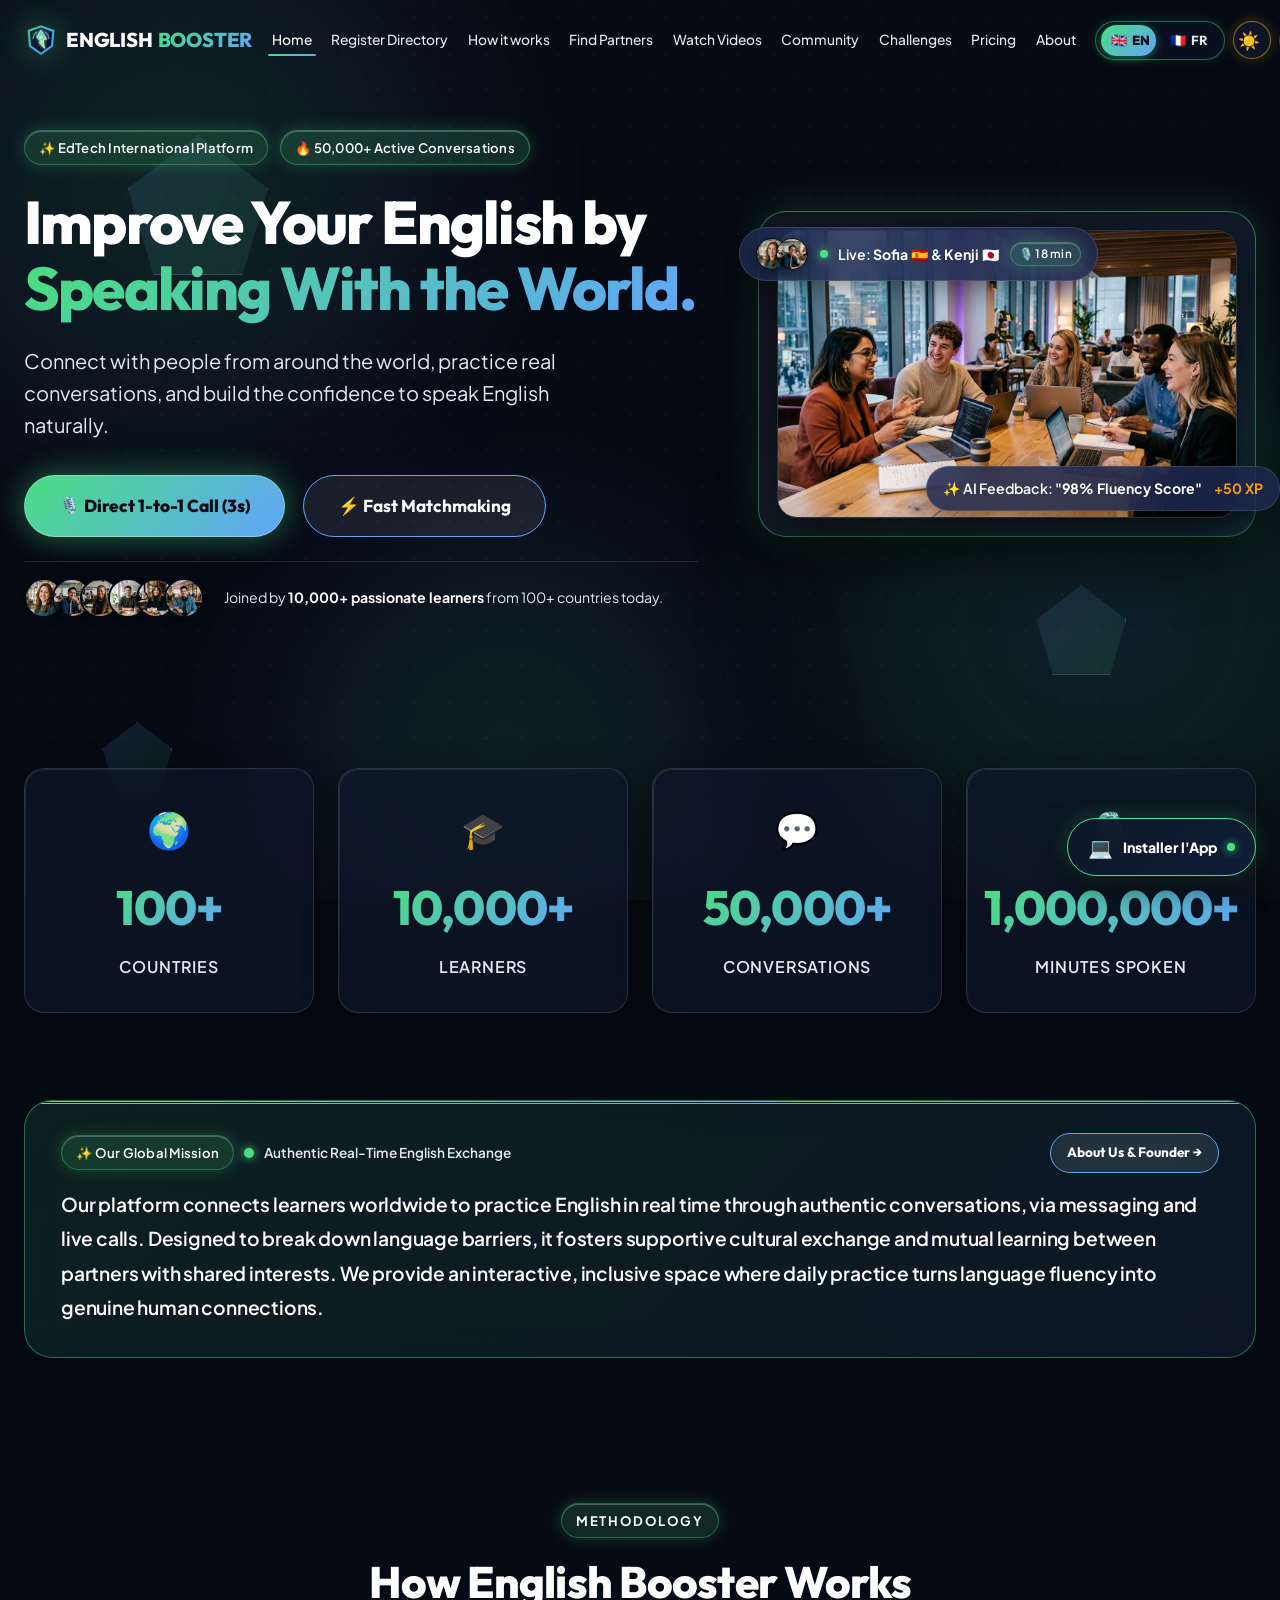
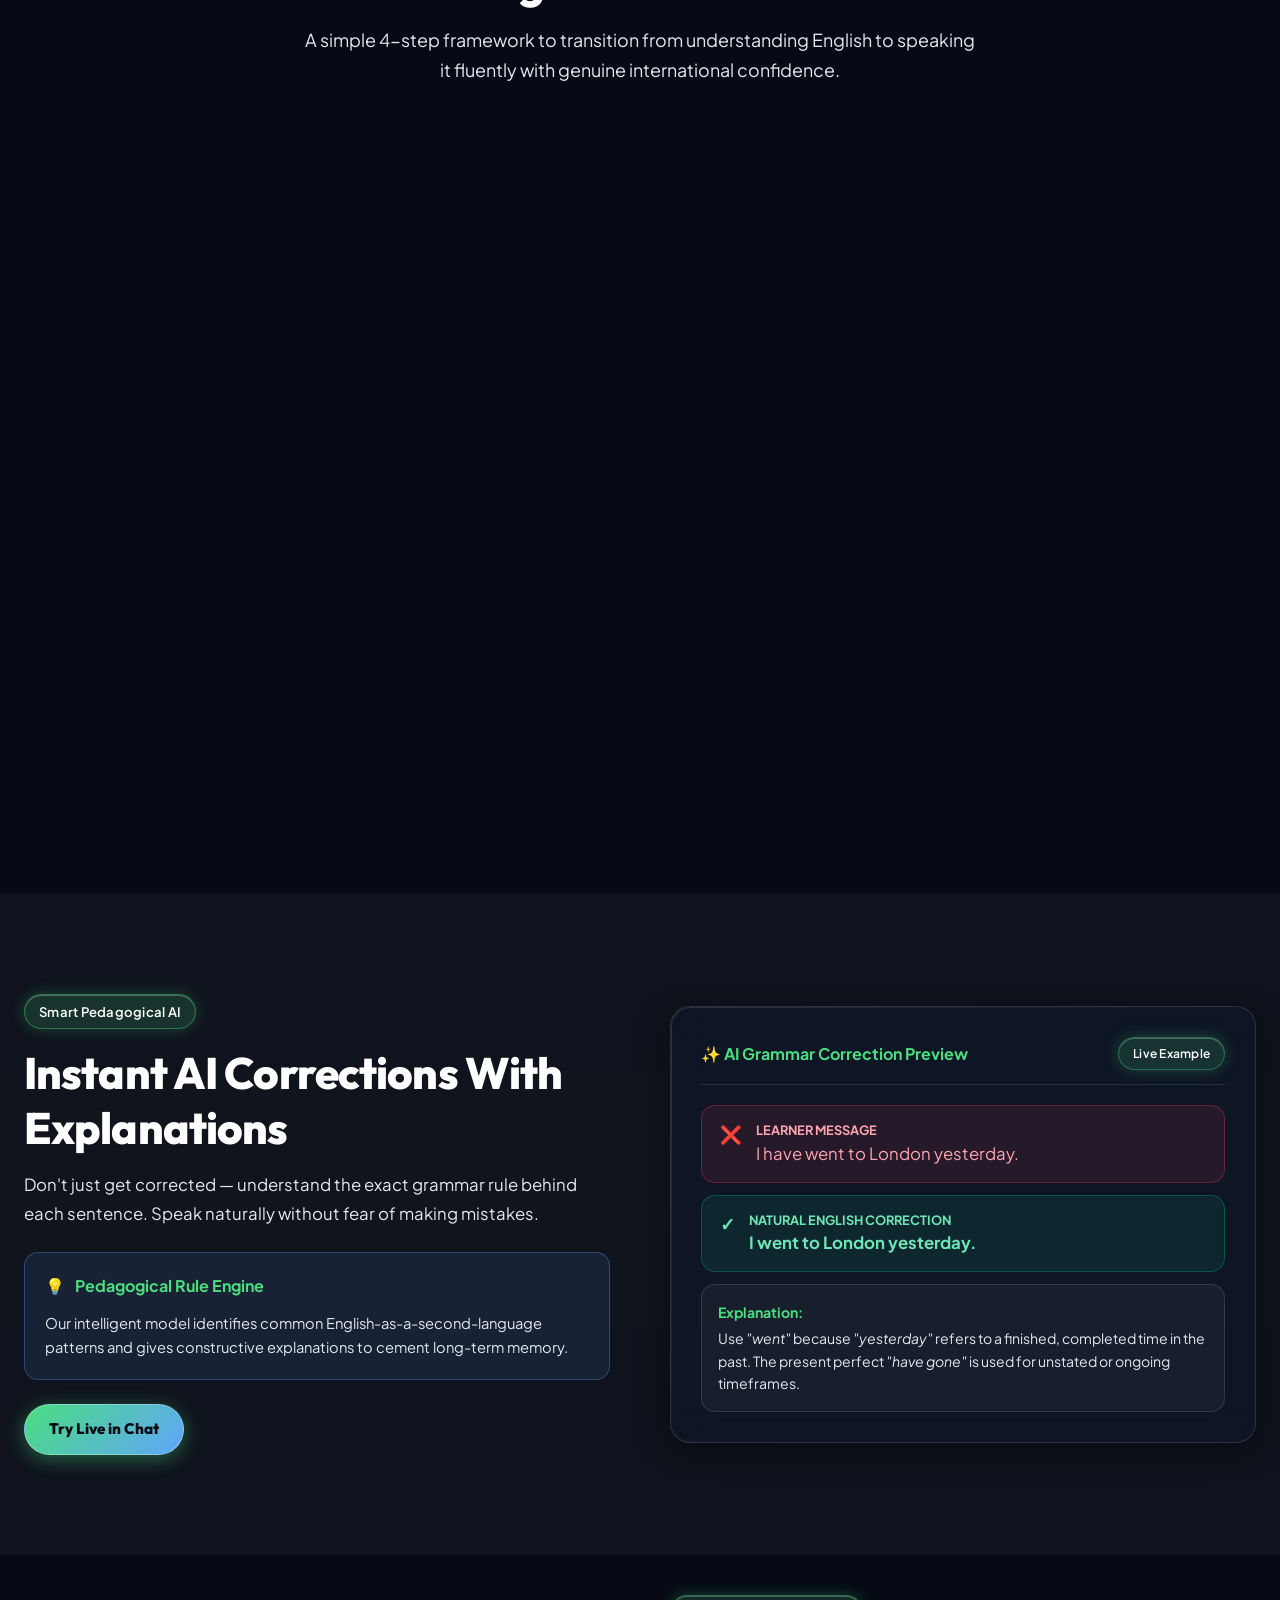
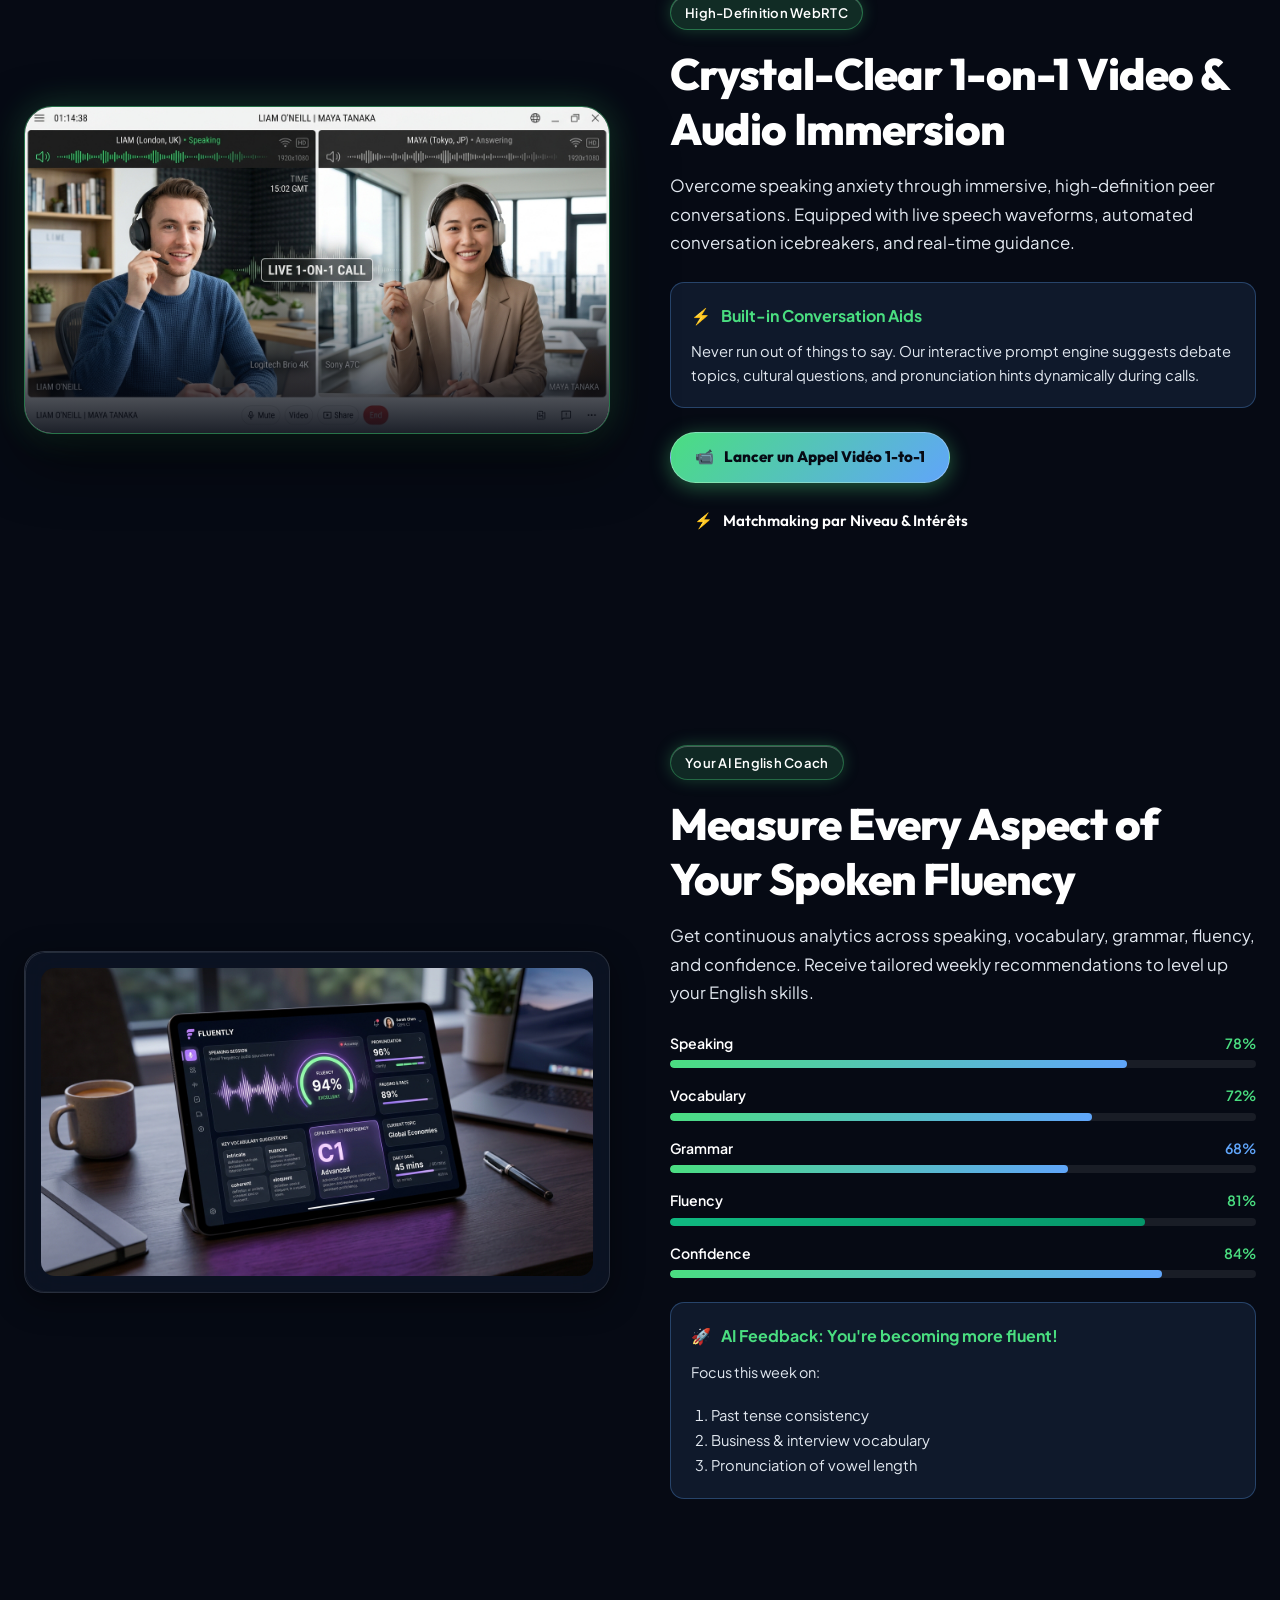
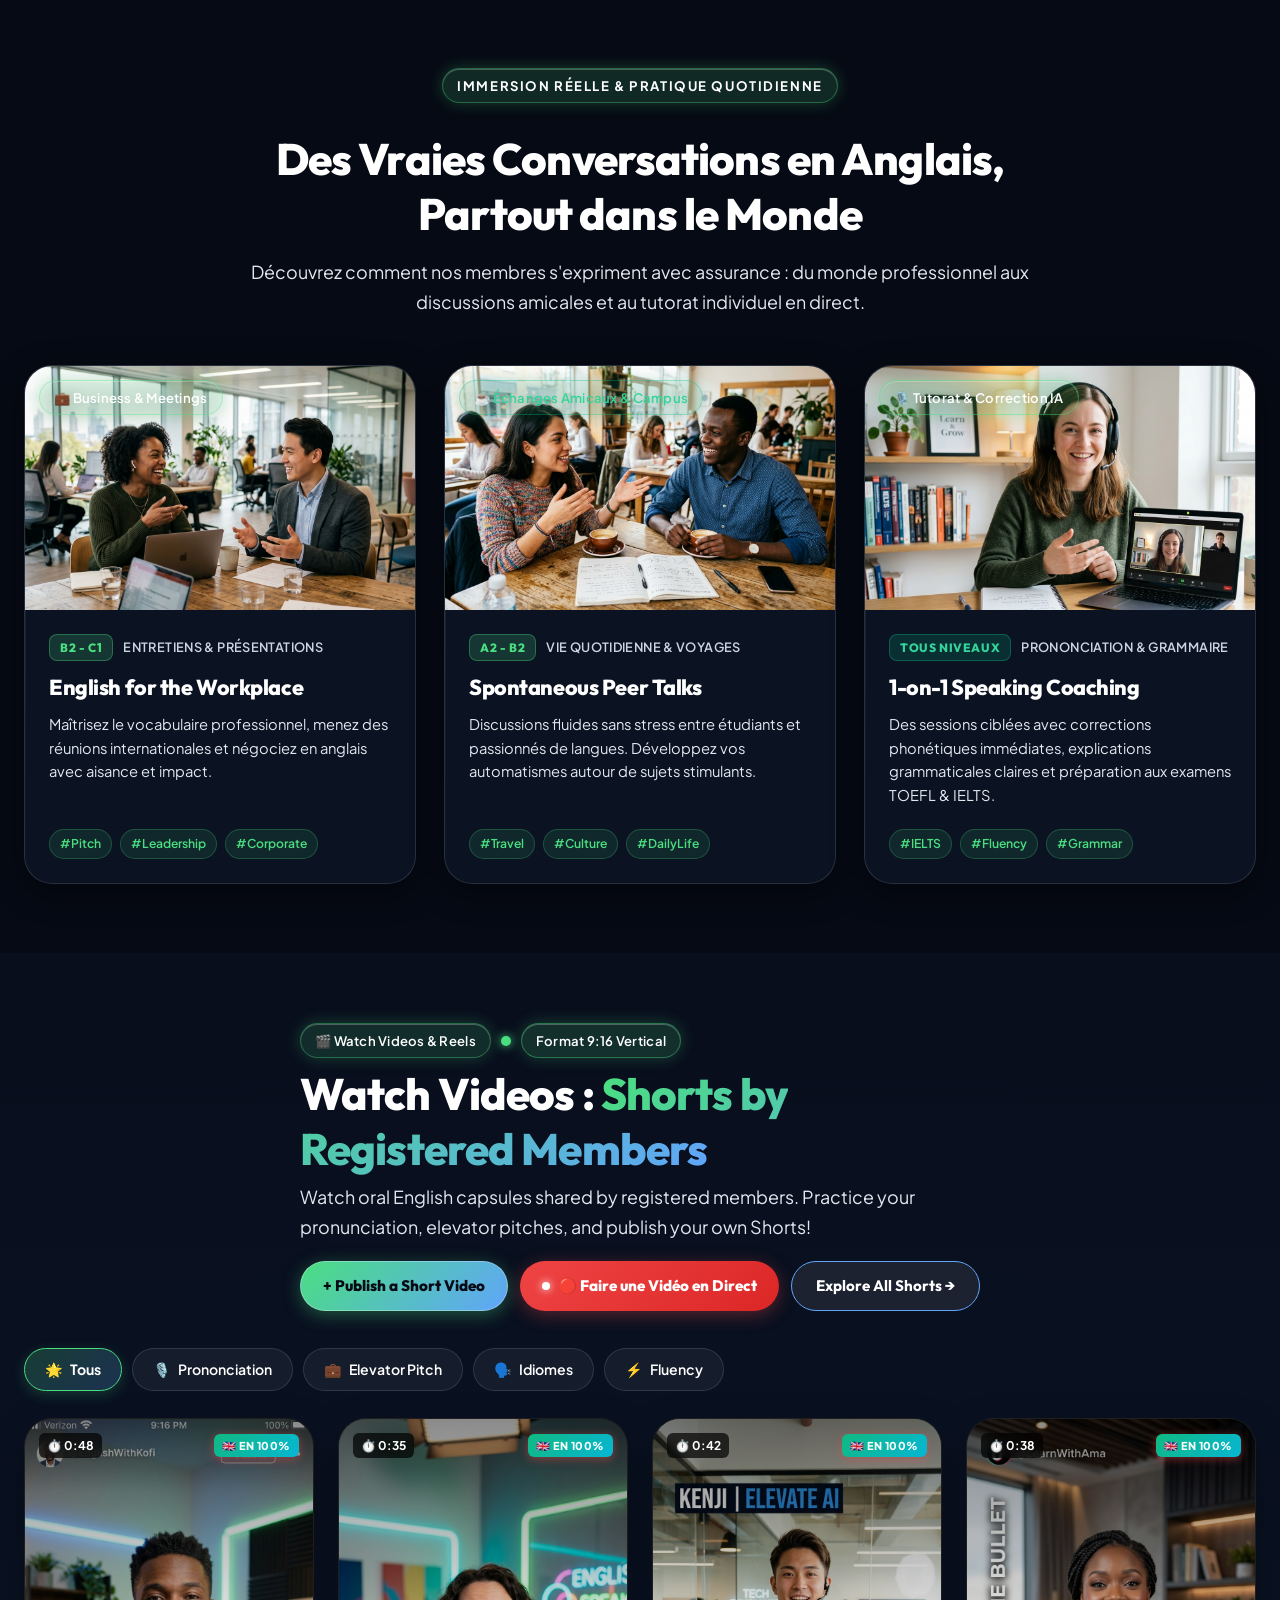
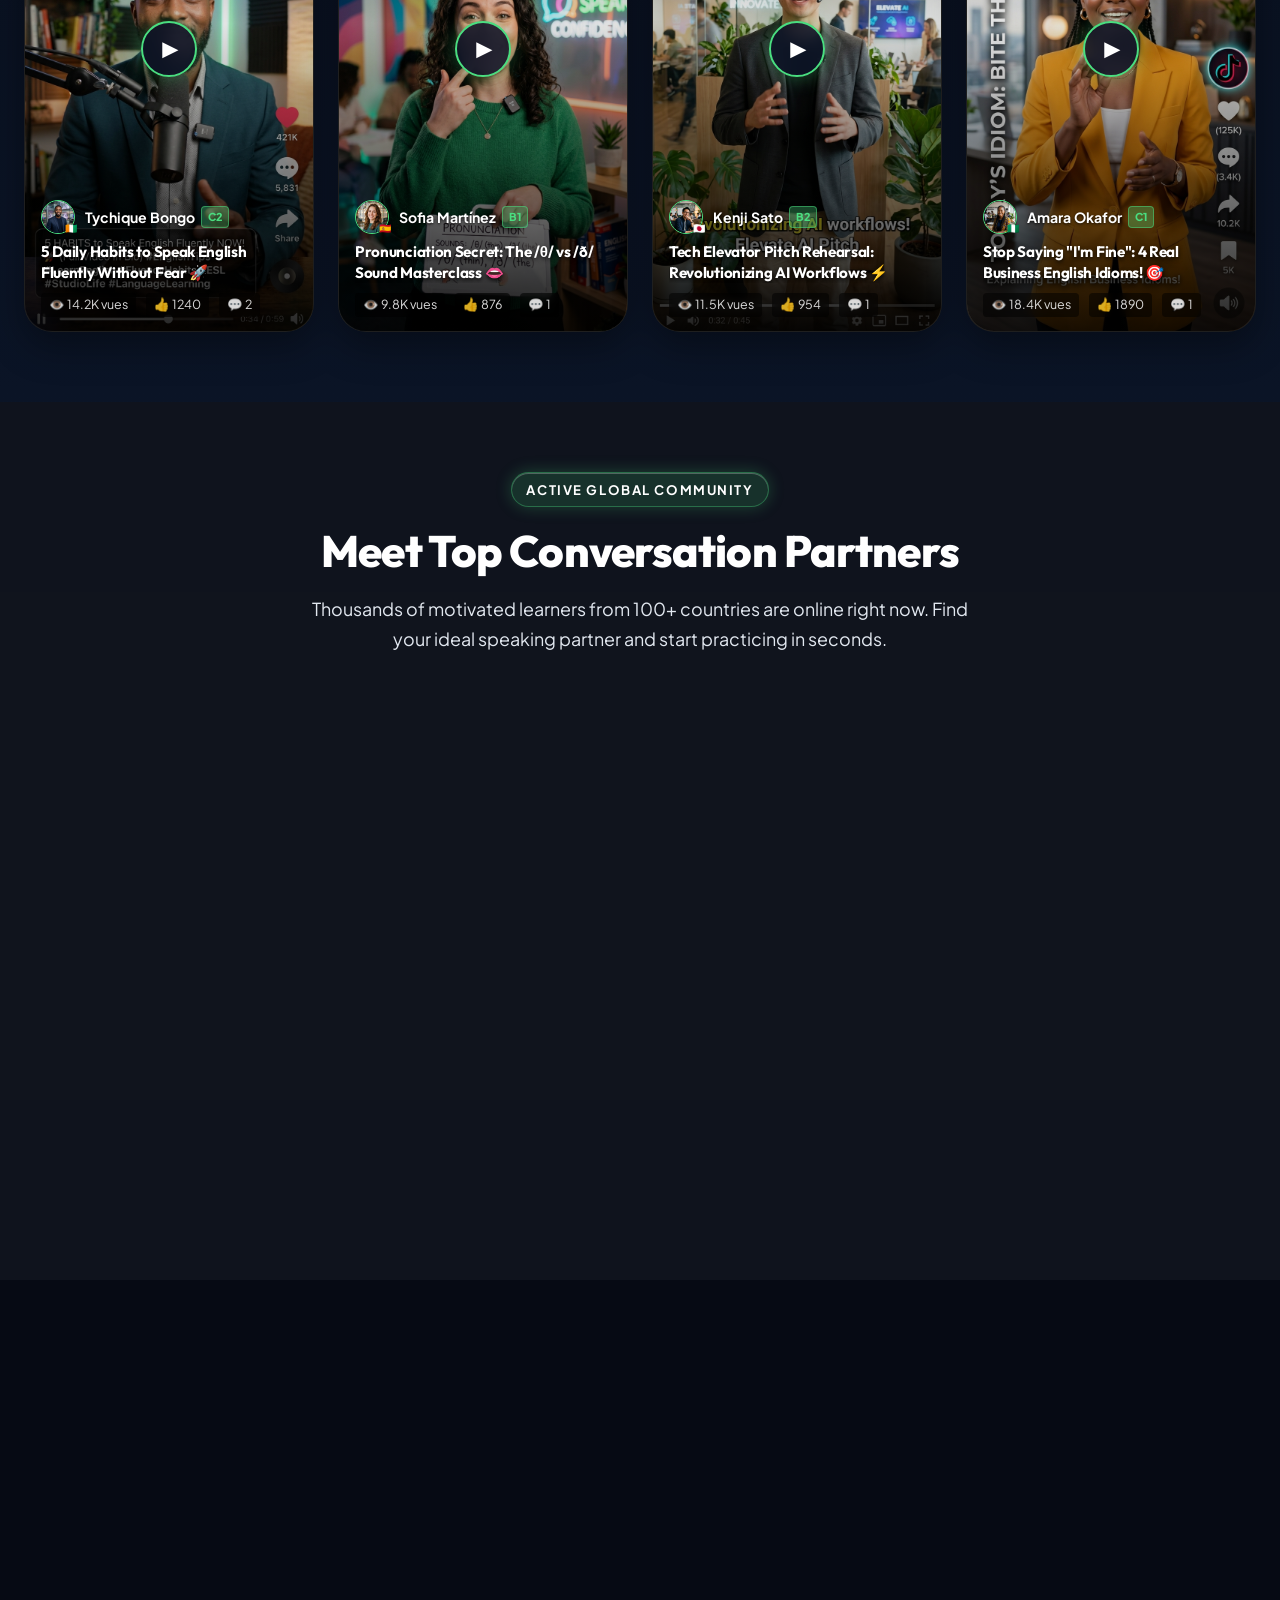
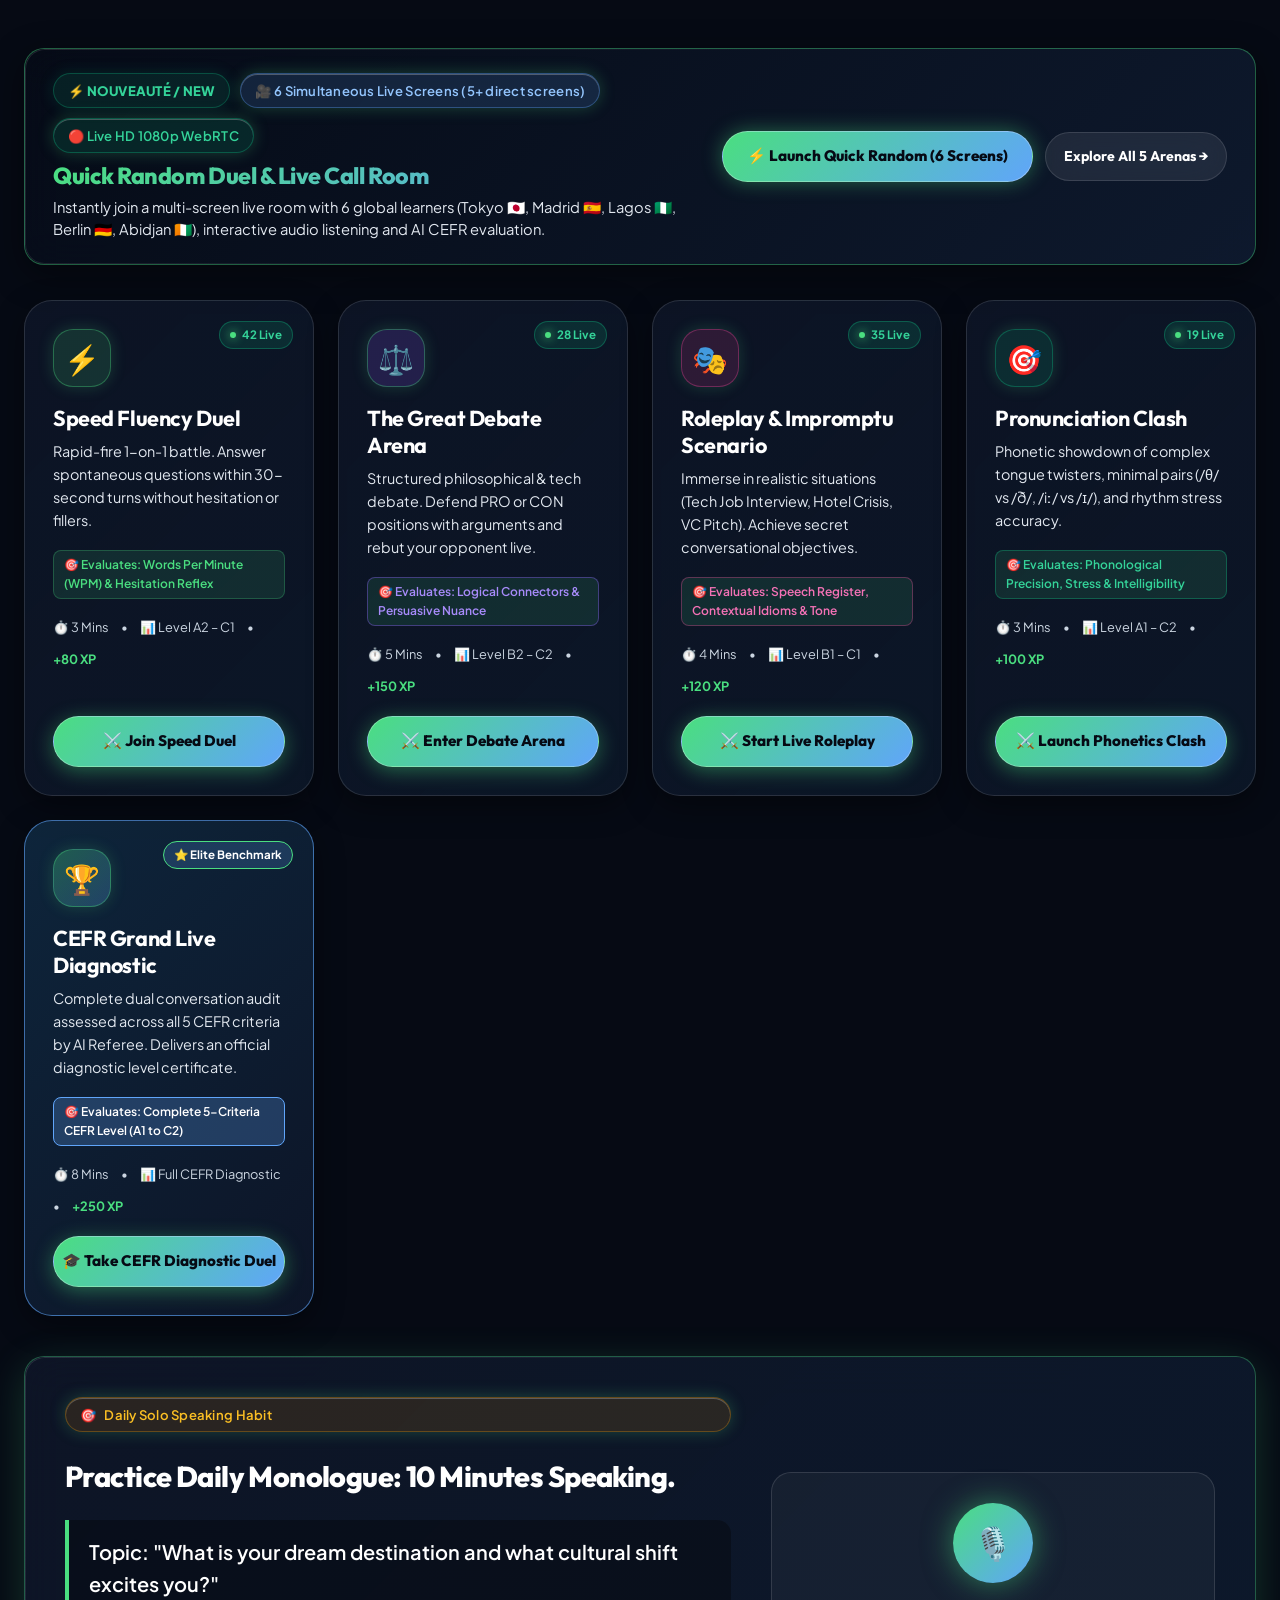
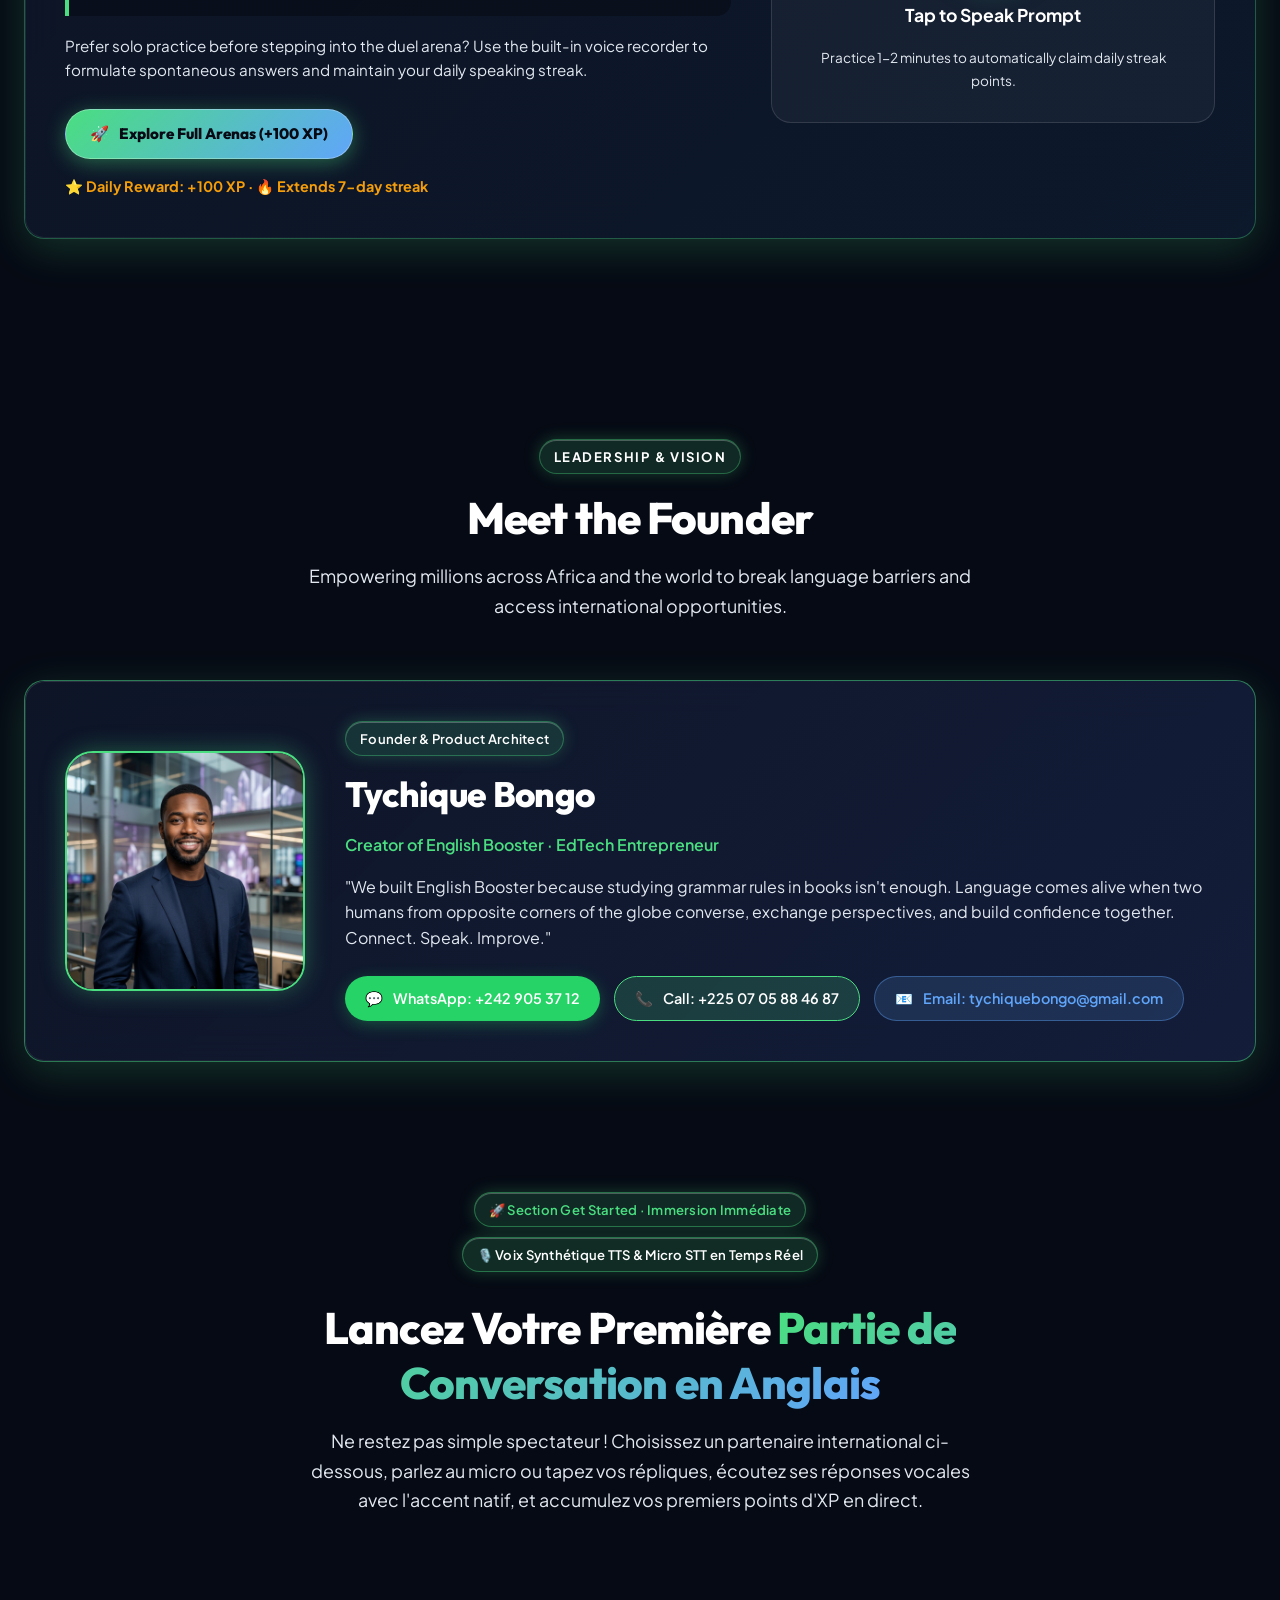
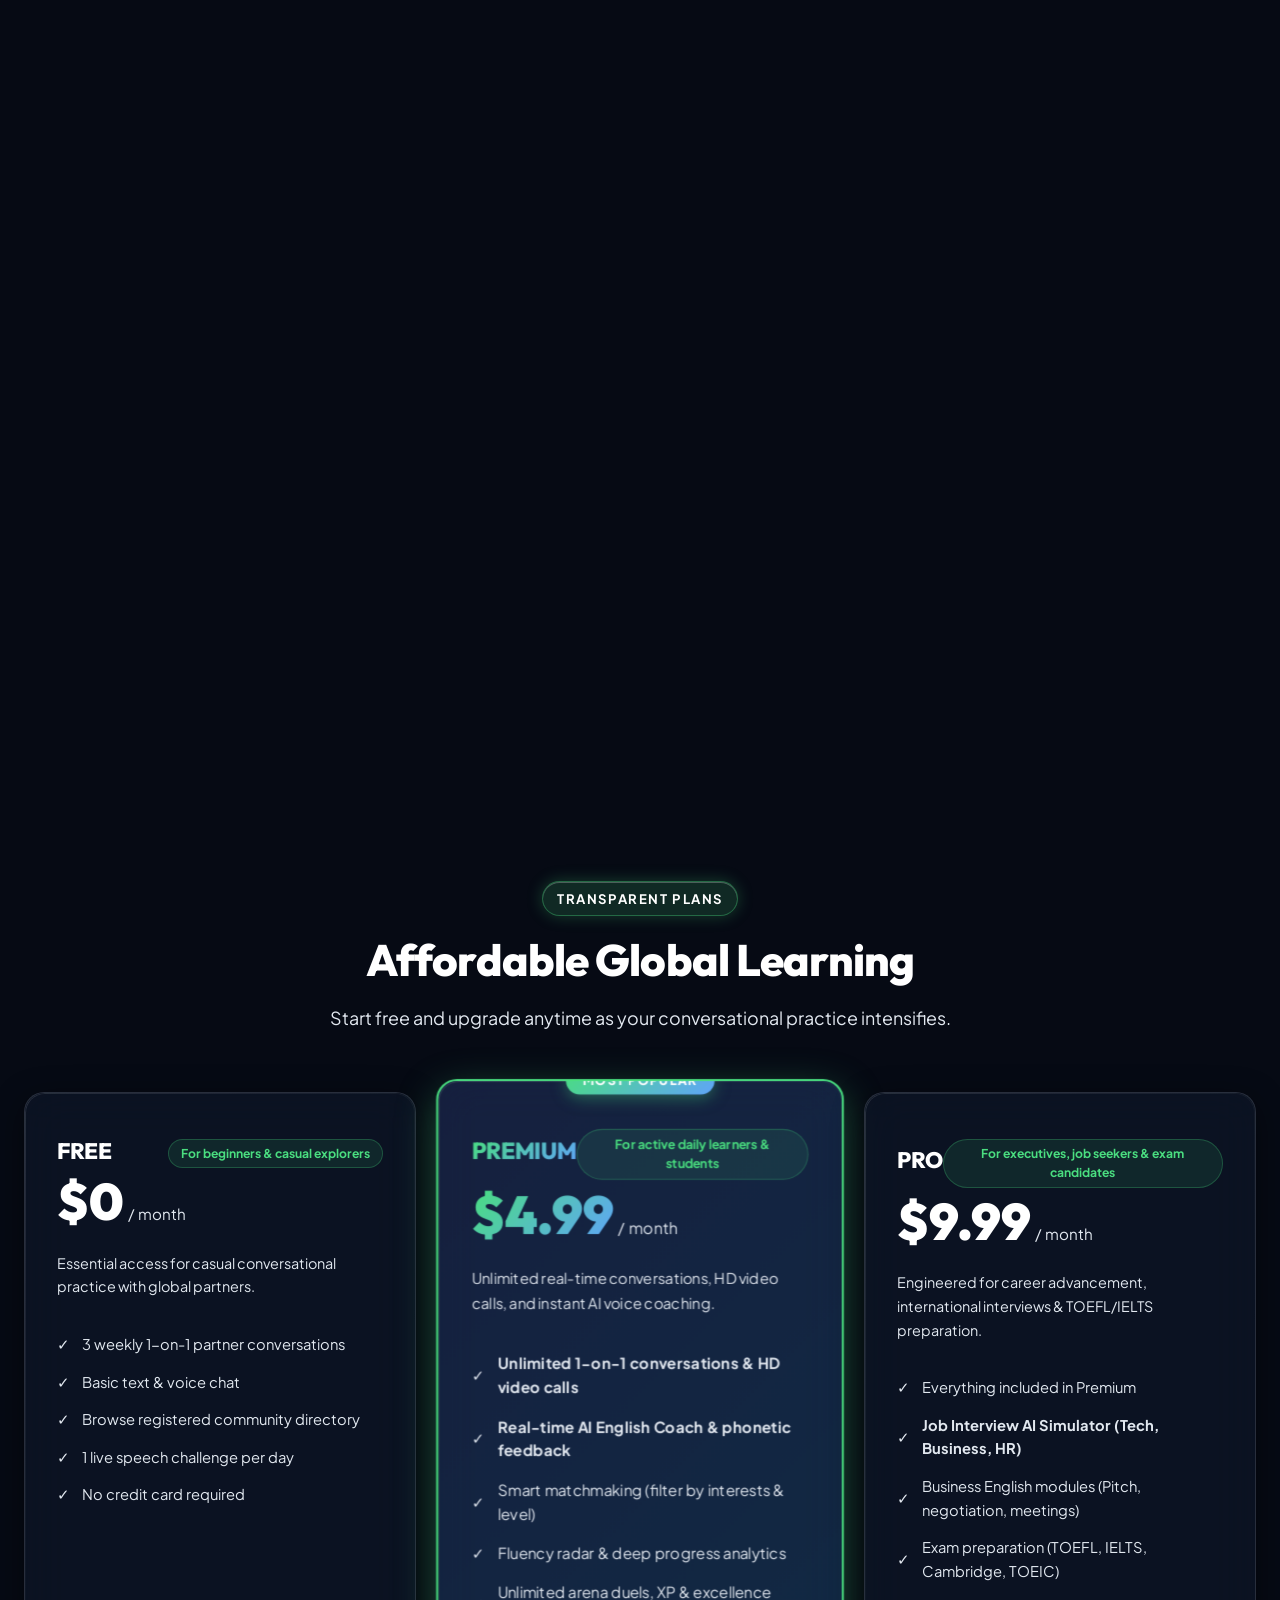
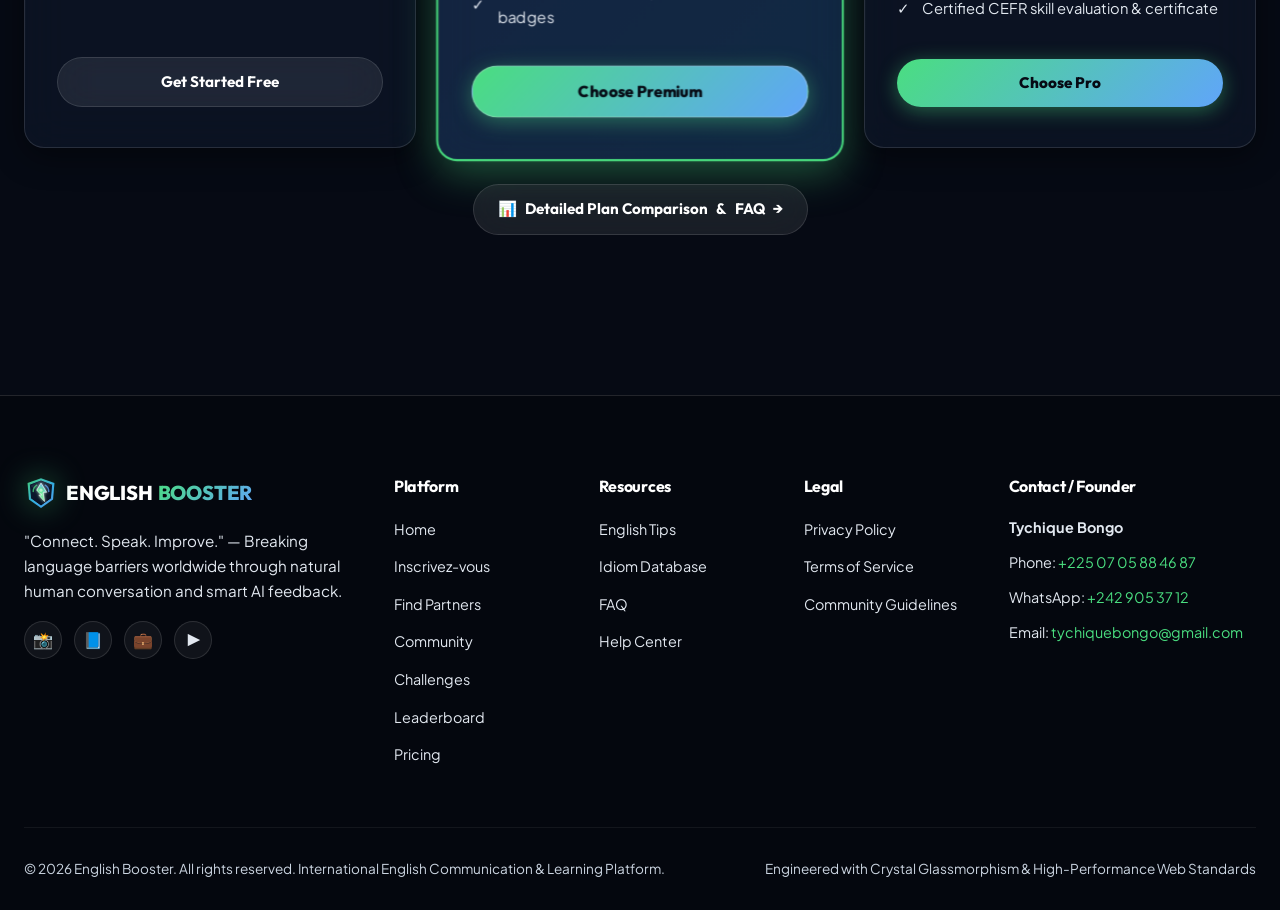
==== commit a9fd1b9a: "V6" ====
--- a/index.html
+++ b/index.html
@@ -595,6 +595,10 @@
 
           <div style="display: flex; gap: 12px; flex-wrap: wrap;">
             <button type="button" class="btn btn-primary btn-open-publish-short" style="padding: 12px 22px; font-weight: 800; box-shadow: 0 4px 18px rgba(74, 222, 128, 0.35);" data-i18n="shorts_btn_publish"><span>+</span> Publier une Vidéo Short</button>
+            <button type="button" class="btn btn-danger btn-open-live-studio" style="padding: 12px 22px; font-weight: 800; background: linear-gradient(135deg, #ef4444, #dc2626); border-color: #ef4444; box-shadow: 0 4px 18px rgba(239, 68, 68, 0.35); display: inline-flex; align-items: center; gap: 8px;">
+              <span class="live-pulse-dot" style="background: #fff; width: 8px; height: 8px; box-shadow: 0 0 8px #fff;"></span>
+              <span>🔴 Faire une Vidéo en Direct</span>
+            </button>
             <a href="pages/watch.html" class="btn btn-secondary" style="border-color: var(--blue-400);" data-i18n="shorts_btn_explore">Explorer Tous les Shorts →</a>
           </div>
         </div>
--- a/css/style.css
+++ b/css/style.css
@@ -7359,3 +7359,634 @@
   }
 }
 
+/* ==========================================================================
+   WATCH VIDEOS, SHORTS UPLOAD (ENGLISH ONLY) & LIVE VIDEO STUDIO
+   ========================================================================== */
+
+/* 1. Video Upload & Live Camera Recording in Publish Short Modal */
+.upload-method-tabs {
+  display: flex;
+  gap: 8px;
+  margin-bottom: 16px;
+  background: rgba(255, 255, 255, 0.04);
+  padding: 4px;
+  border-radius: var(--radius-md);
+  border: 1px solid var(--glass-border);
+}
+
+.upload-tab-btn {
+  flex: 1;
+  padding: 8px 12px;
+  font-size: 0.82rem;
+  font-weight: 700;
+  border-radius: var(--radius-sm);
+  background: transparent;
+  color: var(--text-secondary);
+  border: none;
+  cursor: pointer;
+  transition: all 0.2s ease;
+  display: flex;
+  align-items: center;
+  justify-content: center;
+  gap: 6px;
+}
+
+.upload-tab-btn:hover {
+  color: #fff;
+  background: rgba(255, 255, 255, 0.08);
+}
+
+.upload-tab-btn.active {
+  background: var(--gradient-primary);
+  color: #fff;
+  box-shadow: 0 2px 10px rgba(74, 222, 128, 0.3);
+}
+
+.video-dropzone {
+  border: 2px dashed rgba(74, 222, 128, 0.45);
+  border-radius: var(--radius-lg);
+  padding: 24px 18px;
+  text-align: center;
+  background: rgba(0, 0, 0, 0.35);
+  cursor: pointer;
+  transition: all 0.25s ease;
+  position: relative;
+}
+
+.video-dropzone:hover,
+.video-dropzone.dragover {
+  border-color: var(--green-400);
+  background: rgba(74, 222, 128, 0.08);
+  box-shadow: 0 0 20px rgba(74, 222, 128, 0.25);
+}
+
+.video-dropzone-icon {
+  font-size: 2.2rem;
+  margin-bottom: 8px;
+  display: inline-block;
+  animation: bounceMini 2s infinite ease-in-out;
+}
+
+@keyframes bounceMini {
+  0%, 100% { transform: translateY(0); }
+  50% { transform: translateY(-4px); }
+}
+
+.video-preview-wrapper {
+  margin-top: 14px;
+  border-radius: var(--radius-md);
+  overflow: hidden;
+  background: #000;
+  border: 1px solid rgba(74, 222, 128, 0.3);
+  position: relative;
+  display: flex;
+  flex-direction: column;
+  align-items: center;
+  justify-content: center;
+}
+
+.video-preview-player {
+  max-height: 260px;
+  width: auto;
+  aspect-ratio: 9/16;
+  border-radius: 8px;
+  background: #000;
+  box-shadow: 0 4px 20px rgba(0,0,0,0.6);
+}
+
+.video-info-strip {
+  display: flex;
+  align-items: center;
+  justify-content: space-between;
+  width: 100%;
+  padding: 8px 12px;
+  background: rgba(13, 22, 41, 0.9);
+  font-size: 0.78rem;
+  color: var(--text-muted);
+}
+
+/* Webcam Recording in Publish Modal */
+.camera-recording-box {
+  background: #000;
+  border-radius: var(--radius-md);
+  overflow: hidden;
+  position: relative;
+  border: 1px solid var(--glass-border);
+  display: flex;
+  flex-direction: column;
+  align-items: center;
+}
+
+.camera-preview-feed {
+  width: 100%;
+  max-height: 240px;
+  aspect-ratio: 9/16;
+  object-fit: cover;
+  background: #090d16;
+}
+
+.camera-recording-controls {
+  padding: 10px 14px;
+  display: flex;
+  align-items: center;
+  justify-content: center;
+  gap: 10px;
+  width: 100%;
+  background: rgba(13, 22, 41, 0.9);
+}
+
+/* English Only Linguistic Compliance Engine */
+.english-rule-card {
+  background: linear-gradient(135deg, rgba(30, 58, 138, 0.25) 0%, rgba(13, 22, 41, 0.5) 100%);
+  border: 1px solid rgba(59, 130, 246, 0.35);
+  border-radius: var(--radius-md);
+  padding: 12px 16px;
+  margin-bottom: 16px;
+  display: flex;
+  align-items: flex-start;
+  gap: 12px;
+}
+
+.english-rule-badge {
+  font-size: 1.4rem;
+  line-height: 1;
+}
+
+.english-compliance-status {
+  padding: 10px 14px;
+  border-radius: var(--radius-md);
+  font-size: 0.84rem;
+  font-weight: 600;
+  margin-top: 10px;
+  display: flex;
+  align-items: center;
+  gap: 8px;
+  transition: all 0.25s ease;
+}
+
+.english-compliance-status.valid {
+  background: rgba(34, 197, 94, 0.15);
+  border: 1px solid rgba(34, 197, 94, 0.4);
+  color: #4ade80;
+}
+
+.english-compliance-status.warning {
+  background: rgba(239, 68, 68, 0.15);
+  border: 1px solid rgba(239, 68, 68, 0.4);
+  color: #f87171;
+}
+
+.english-compliance-status.neutral {
+  background: rgba(255, 255, 255, 0.05);
+  border: 1px solid var(--glass-border);
+  color: var(--text-secondary);
+}
+
+/* 2. Live Streams Showcase Strip */
+.live-broadcasts-section {
+  background: linear-gradient(135deg, rgba(239, 68, 68, 0.08) 0%, rgba(13, 22, 41, 0.6) 100%);
+  border: 1.5px solid rgba(239, 68, 68, 0.35);
+  border-radius: var(--radius-xl);
+  padding: 24px;
+  box-shadow: 0 10px 35px rgba(239, 68, 68, 0.12);
+  margin-bottom: 34px;
+}
+
+.live-streams-grid {
+  display: grid;
+  grid-template-columns: repeat(auto-fill, minmax(290px, 1fr));
+  gap: 20px;
+}
+
+.live-stream-card {
+  background: rgba(13, 22, 41, 0.85);
+  border: 1px solid rgba(239, 68, 68, 0.4);
+  border-radius: var(--radius-lg);
+  overflow: hidden;
+  box-shadow: 0 8px 24px rgba(0, 0, 0, 0.45);
+  transition: transform 0.3s ease, box-shadow 0.3s ease, border-color 0.3s ease;
+  position: relative;
+  display: flex;
+  flex-direction: column;
+}
+
+.live-stream-card:hover {
+  transform: translateY(-4px);
+  border-color: #ef4444;
+  box-shadow: 0 12px 30px rgba(239, 68, 68, 0.25);
+}
+
+.live-stream-thumb-wrap {
+  position: relative;
+  width: 100%;
+  aspect-ratio: 16/9;
+  background: #000;
+  overflow: hidden;
+}
+
+.live-stream-thumb-img {
+  width: 100%;
+  height: 100%;
+  object-fit: cover;
+  filter: brightness(0.9);
+}
+
+.live-stream-pill-badge {
+  position: absolute;
+  top: 10px;
+  left: 10px;
+  background: #ef4444;
+  color: #fff;
+  font-size: 0.72rem;
+  font-weight: 800;
+  letter-spacing: 0.04em;
+  padding: 3px 8px;
+  border-radius: 4px;
+  display: inline-flex;
+  align-items: center;
+  gap: 5px;
+  box-shadow: 0 2px 10px rgba(239, 68, 68, 0.6);
+  z-index: 2;
+}
+
+.live-stream-viewers-badge {
+  position: absolute;
+  top: 10px;
+  right: 10px;
+  background: rgba(0, 0, 0, 0.75);
+  backdrop-filter: blur(4px);
+  color: #fff;
+  font-size: 0.74rem;
+  font-weight: 700;
+  padding: 3px 8px;
+  border-radius: 4px;
+  z-index: 2;
+}
+
+.live-stream-body {
+  padding: 14px 16px;
+  display: flex;
+  flex-direction: column;
+  flex: 1;
+}
+
+.live-stream-host-info {
+  display: flex;
+  align-items: center;
+  gap: 10px;
+  margin-bottom: 10px;
+}
+
+.live-stream-host-avatar {
+  width: 32px;
+  height: 32px;
+  border-radius: 50%;
+  object-fit: cover;
+  border: 1.5px solid #ef4444;
+}
+
+.live-stream-title {
+  font-size: 0.96rem;
+  font-weight: 700;
+  color: #fff;
+  line-height: 1.35;
+  margin-bottom: 8px;
+  display: -webkit-box;
+  -webkit-line-clamp: 2;
+  -webkit-box-orient: vertical;
+  overflow: hidden;
+}
+
+.live-stream-category-tag {
+  font-size: 0.74rem;
+  color: var(--cyan-400);
+  font-weight: 600;
+  margin-bottom: 12px;
+}
+
+/* 3. Live Broadcast Studio Modal & Stage */
+.live-studio-modal-overlay {
+  position: fixed;
+  inset: 0;
+  z-index: 10001;
+  display: none;
+  align-items: center;
+  justify-content: center;
+  padding: 16px;
+}
+
+.live-studio-dialog {
+  position: relative;
+  z-index: 2;
+  width: 100%;
+  max-width: 1100px;
+  height: 90vh;
+  max-height: 820px;
+  background: linear-gradient(135deg, rgba(8, 14, 28, 0.98), rgba(13, 22, 41, 0.96));
+  border: 1.5px solid rgba(239, 68, 68, 0.5);
+  border-radius: var(--radius-xl);
+  box-shadow: 0 25px 80px rgba(0, 0, 0, 0.9), 0 0 50px rgba(239, 68, 68, 0.15);
+  display: flex;
+  flex-direction: column;
+  overflow: hidden;
+  animation: scaleUp 0.3s cubic-bezier(0.16, 1, 0.3, 1);
+}
+
+.live-studio-header {
+  padding: 14px 20px;
+  border-bottom: 1px solid var(--glass-border);
+  display: flex;
+  align-items: center;
+  justify-content: space-between;
+  background: rgba(0, 0, 0, 0.4);
+}
+
+.live-studio-main-layout {
+  display: grid;
+  grid-template-columns: 1fr 340px;
+  flex: 1;
+  min-height: 0;
+  position: relative;
+}
+
+@media (max-width: 900px) {
+  .live-studio-main-layout {
+    grid-template-columns: 1fr;
+    grid-template-rows: 1fr auto;
+    overflow-y: auto;
+  }
+}
+
+.live-stage-viewport {
+  background: #000;
+  position: relative;
+  display: flex;
+  flex-direction: column;
+  align-items: center;
+  justify-content: center;
+  overflow: hidden;
+}
+
+.live-camera-video {
+  width: 100%;
+  height: 100%;
+  object-fit: cover;
+  background: #050811;
+}
+
+.live-camera-placeholder {
+  position: absolute;
+  inset: 0;
+  display: flex;
+  flex-direction: column;
+  align-items: center;
+  justify-content: center;
+  gap: 14px;
+  background: radial-gradient(circle at center, rgba(30, 58, 138, 0.3) 0%, #030712 80%);
+}
+
+.live-on-air-strip {
+  position: absolute;
+  top: 14px;
+  left: 14px;
+  z-index: 5;
+  display: flex;
+  align-items: center;
+  gap: 10px;
+  background: rgba(0, 0, 0, 0.7);
+  backdrop-filter: blur(8px);
+  padding: 6px 14px;
+  border-radius: var(--radius-full);
+  border: 1px solid rgba(255, 255, 255, 0.15);
+}
+
+.live-badge-glow {
+  background: #ef4444;
+  color: #fff;
+  font-weight: 800;
+  font-size: 0.74rem;
+  letter-spacing: 0.05em;
+  padding: 3px 8px;
+  border-radius: 4px;
+  box-shadow: 0 0 12px #ef4444;
+  animation: pulseBeacon 1.5s infinite;
+}
+
+@keyframes pulseBeacon {
+  0%, 100% { opacity: 1; transform: scale(1); }
+  50% { opacity: 0.75; transform: scale(0.97); }
+}
+
+.live-audience-chip {
+  color: #fff;
+  font-weight: 700;
+  font-size: 0.8rem;
+  display: flex;
+  align-items: center;
+  gap: 5px;
+}
+
+.live-duration-timer {
+  color: var(--green-400);
+  font-family: var(--font-mono);
+  font-weight: 700;
+  font-size: 0.82rem;
+}
+
+/* Floating Reactions */
+.floating-reactions-layer {
+  position: absolute;
+  inset: 0;
+  pointer-events: none;
+  overflow: hidden;
+  z-index: 4;
+}
+
+.reaction-particle {
+  position: absolute;
+  bottom: 80px;
+  font-size: 2rem;
+  pointer-events: none;
+  animation: floatUpAndFade 2.4s cubic-bezier(0.2, 0.8, 0.4, 1) forwards;
+}
+
+@keyframes floatUpAndFade {
+  0% {
+    opacity: 1;
+    transform: translateY(0) scale(0.8) rotate(0deg);
+  }
+  50% {
+    opacity: 0.9;
+    transform: translateY(-160px) scale(1.2) rotate(-15deg);
+  }
+  100% {
+    opacity: 0;
+    transform: translateY(-320px) scale(1.4) rotate(20deg);
+  }
+}
+
+/* Studio Controls Dock */
+.live-controls-dock {
+  position: absolute;
+  bottom: 16px;
+  left: 50%;
+  transform: translateX(-50%);
+  z-index: 5;
+  display: flex;
+  align-items: center;
+  gap: 12px;
+  background: rgba(13, 22, 41, 0.85);
+  backdrop-filter: blur(14px);
+  padding: 8px 16px;
+  border-radius: var(--radius-full);
+  border: 1px solid rgba(255, 255, 255, 0.15);
+  box-shadow: 0 10px 30px rgba(0, 0, 0, 0.6);
+}
+
+.live-ctrl-btn {
+  width: 44px;
+  height: 44px;
+  border-radius: 50%;
+  background: rgba(255, 255, 255, 0.08);
+  border: 1px solid var(--glass-border);
+  color: #fff;
+  font-size: 1.1rem;
+  display: flex;
+  align-items: center;
+  justify-content: center;
+  cursor: pointer;
+  transition: all 0.2s ease;
+}
+
+.live-ctrl-btn:hover {
+  background: rgba(255, 255, 255, 0.2);
+  transform: scale(1.08);
+}
+
+.live-ctrl-btn.off {
+  background: rgba(239, 68, 68, 0.25);
+  border-color: #ef4444;
+  color: #fca5a5;
+}
+
+.live-ctrl-btn.btn-end-live {
+  width: auto;
+  padding: 0 16px;
+  border-radius: var(--radius-full);
+  background: #dc2626;
+  border-color: #ef4444;
+  color: #fff;
+  font-weight: 700;
+  font-size: 0.84rem;
+  gap: 6px;
+}
+
+.live-ctrl-btn.btn-end-live:hover {
+  background: #b91c1c;
+  box-shadow: 0 0 16px rgba(220, 38, 38, 0.6);
+}
+
+/* Live Chat & Interaction Column */
+.live-chat-panel {
+  background: rgba(13, 22, 41, 0.95);
+  border-left: 1px solid var(--glass-border);
+  display: flex;
+  flex-direction: column;
+  height: 100%;
+}
+
+.live-chat-header {
+  padding: 12px 16px;
+  border-bottom: 1px solid var(--glass-border);
+  display: flex;
+  align-items: center;
+  justify-content: space-between;
+}
+
+.live-chat-messages-wrap {
+  flex: 1;
+  overflow-y: auto;
+  padding: 14px 16px;
+  display: flex;
+  flex-direction: column;
+  gap: 10px;
+}
+
+.live-chat-msg-row {
+  display: flex;
+  align-items: flex-start;
+  gap: 8px;
+  font-size: 0.84rem;
+  line-height: 1.35;
+  animation: fadeIn 0.25s ease;
+}
+
+.live-chat-msg-avatar {
+  width: 24px;
+  height: 24px;
+  border-radius: 50%;
+  object-fit: cover;
+  flex-shrink: 0;
+}
+
+.live-chat-author-name {
+  font-weight: 700;
+  color: var(--cyan-400);
+}
+
+.live-chat-text {
+  color: var(--text-primary);
+  word-break: break-word;
+}
+
+.live-reactions-toolbar {
+  padding: 8px 14px;
+  background: rgba(0, 0, 0, 0.3);
+  border-top: 1px solid var(--glass-border);
+  display: flex;
+  align-items: center;
+  justify-content: space-around;
+  gap: 4px;
+}
+
+.reaction-trigger-btn {
+  background: transparent;
+  border: none;
+  font-size: 1.3rem;
+  cursor: pointer;
+  padding: 4px 6px;
+  border-radius: 6px;
+  transition: transform 0.15s ease;
+}
+
+.reaction-trigger-btn:hover {
+  transform: scale(1.3);
+}
+
+.live-chat-input-bar {
+  padding: 10px 14px;
+  border-top: 1px solid var(--glass-border);
+  display: flex;
+  gap: 8px;
+}
+
+/* Light Mode Overrides */
+[data-theme="light"] .live-broadcasts-section {
+  background: #fff5f5;
+  border-color: #fca5a5;
+  box-shadow: 0 10px 30px rgba(239, 68, 68, 0.08);
+}
+
+[data-theme="light"] .live-stream-card {
+  background: #ffffff;
+  border-color: #fca5a5;
+  box-shadow: 0 4px 14px rgba(0, 0, 0, 0.08);
+}
+
+[data-theme="light"] .live-stream-title {
+  color: #0f172a;
+}
+
+[data-theme="light"] .video-dropzone {
+  background: #f8fafc;
+}
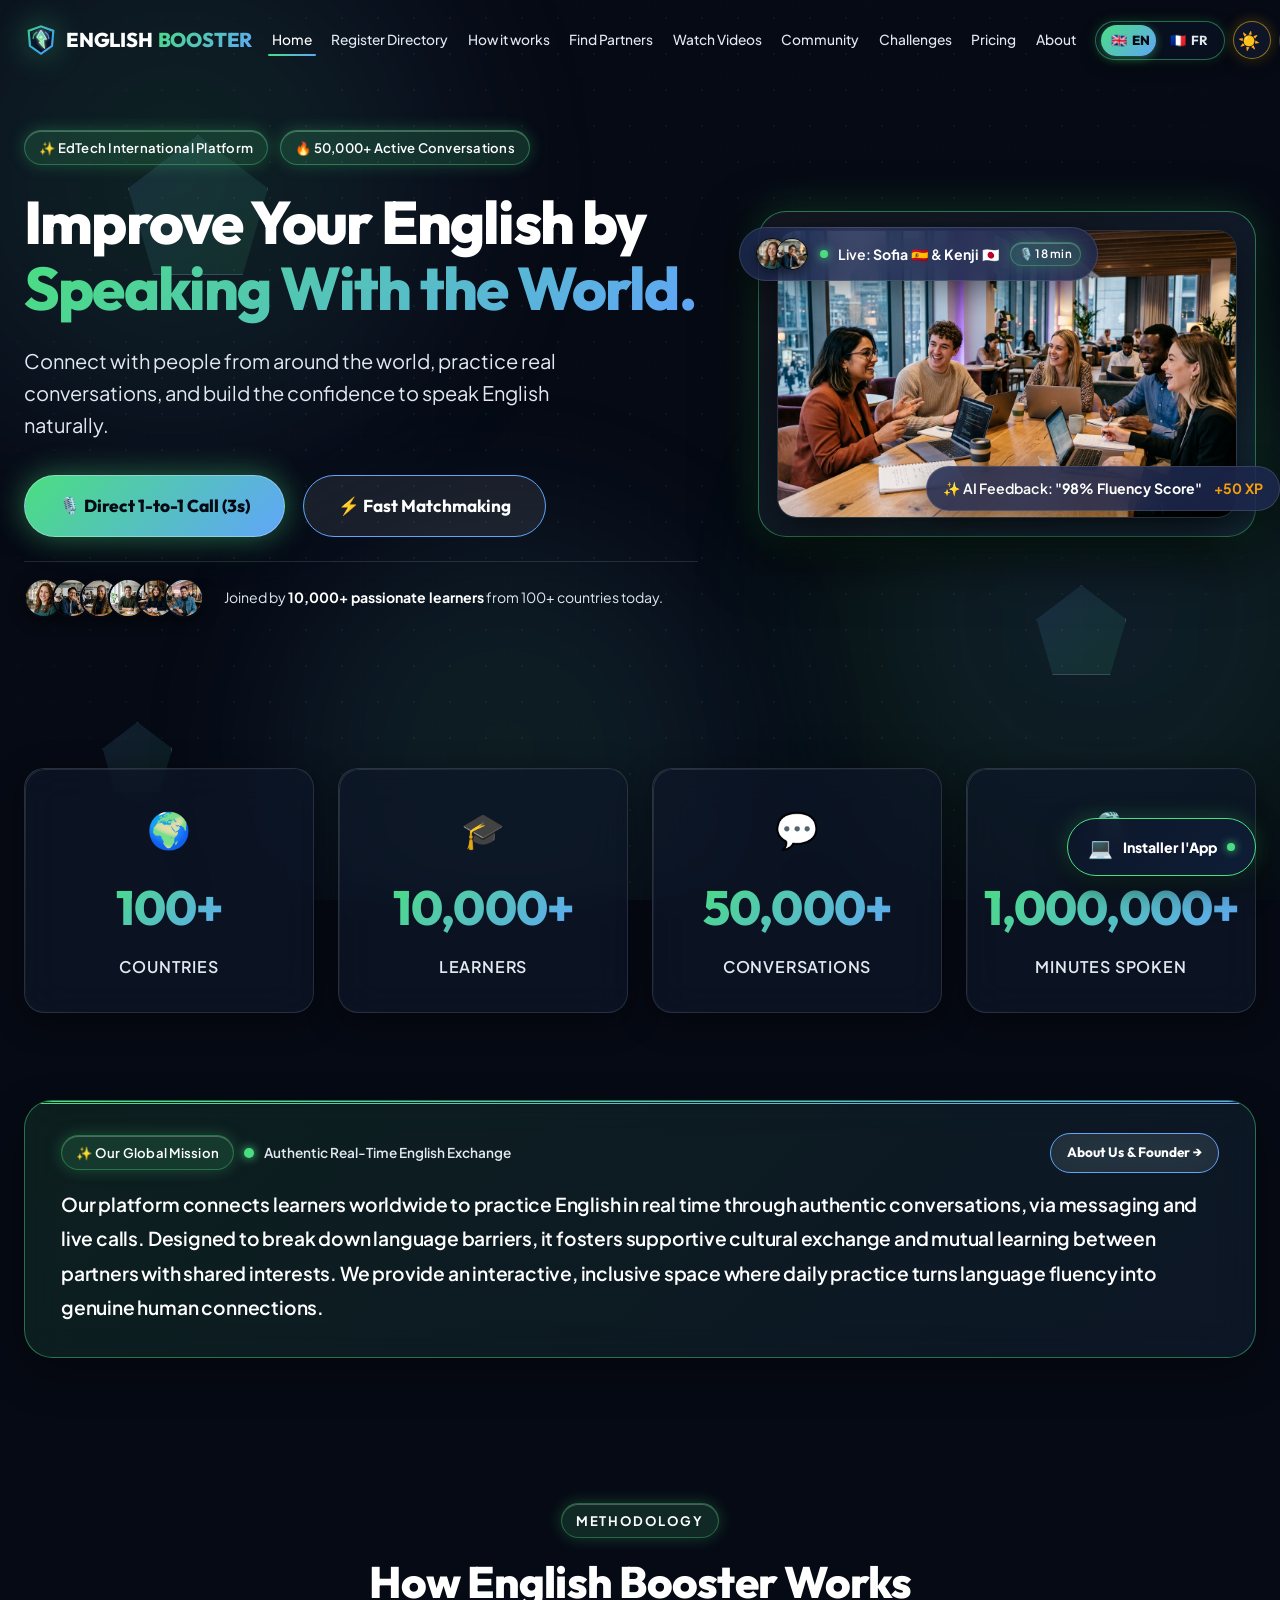
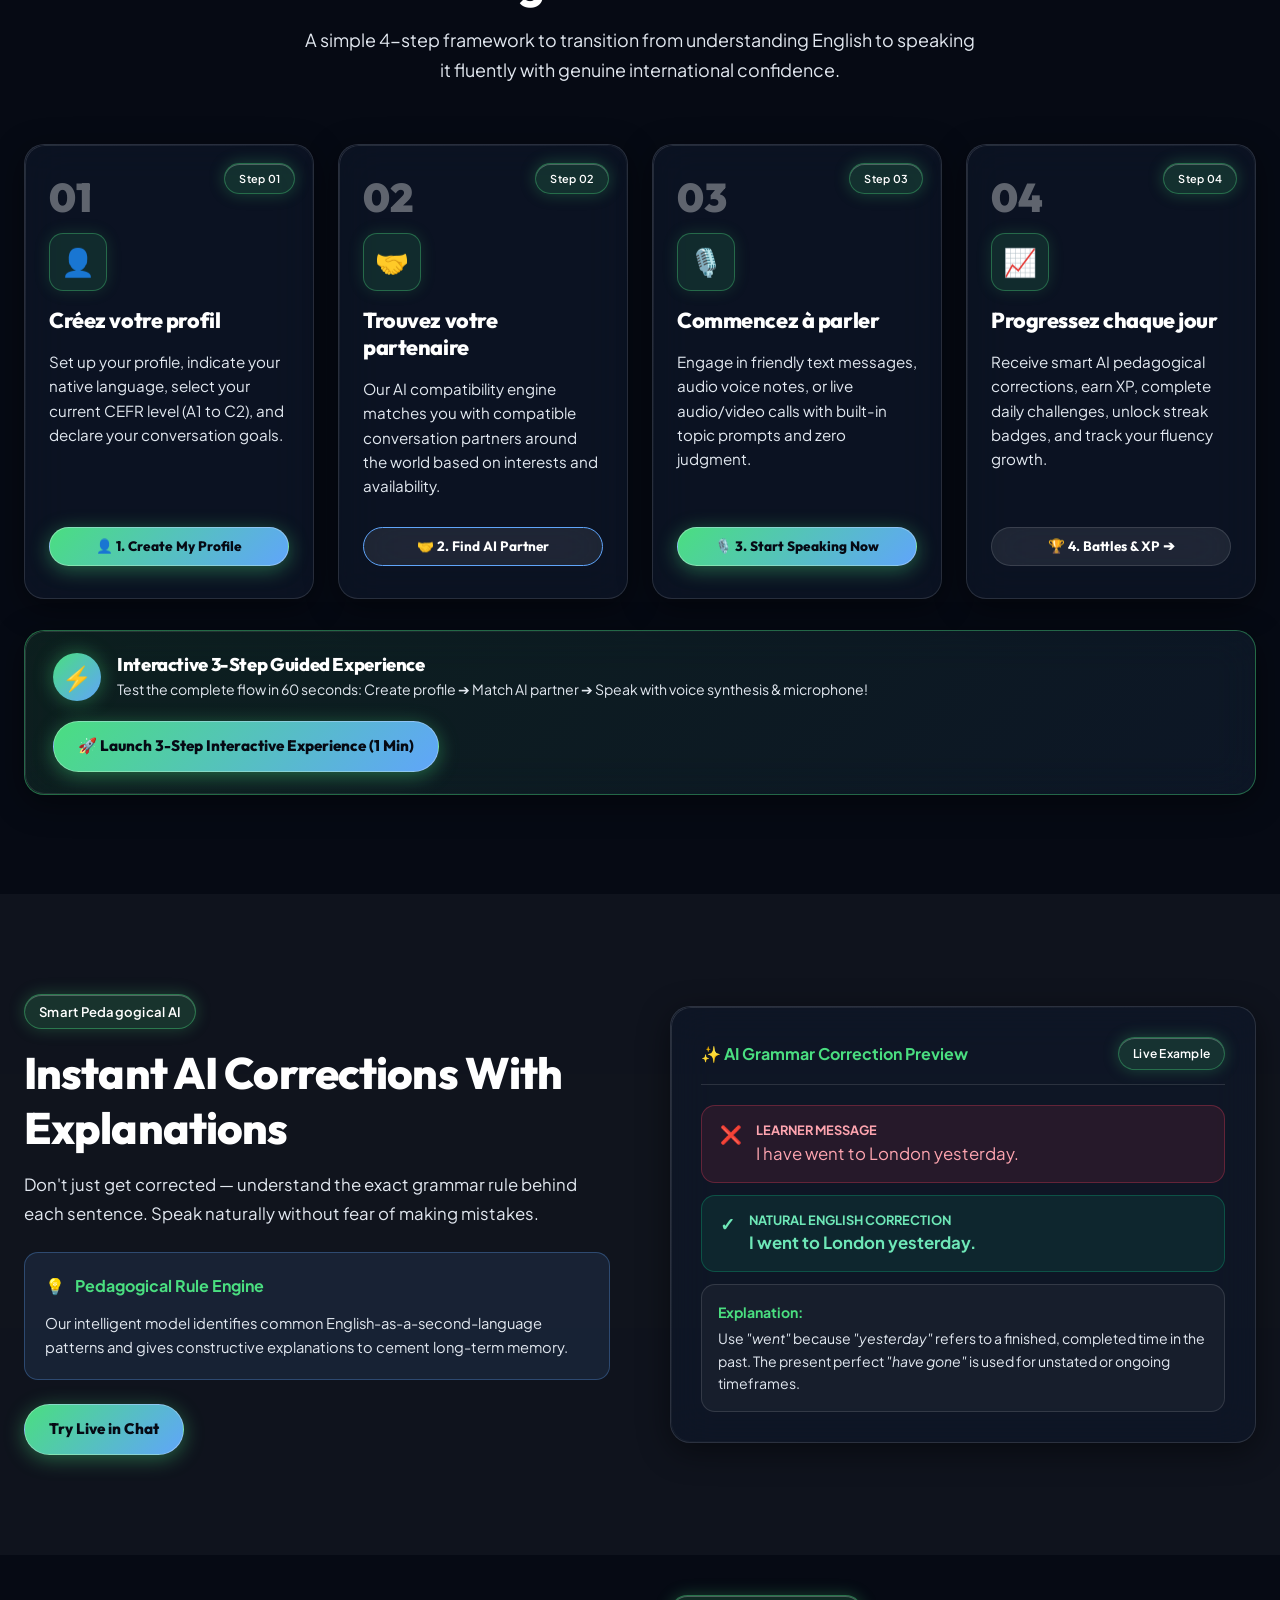
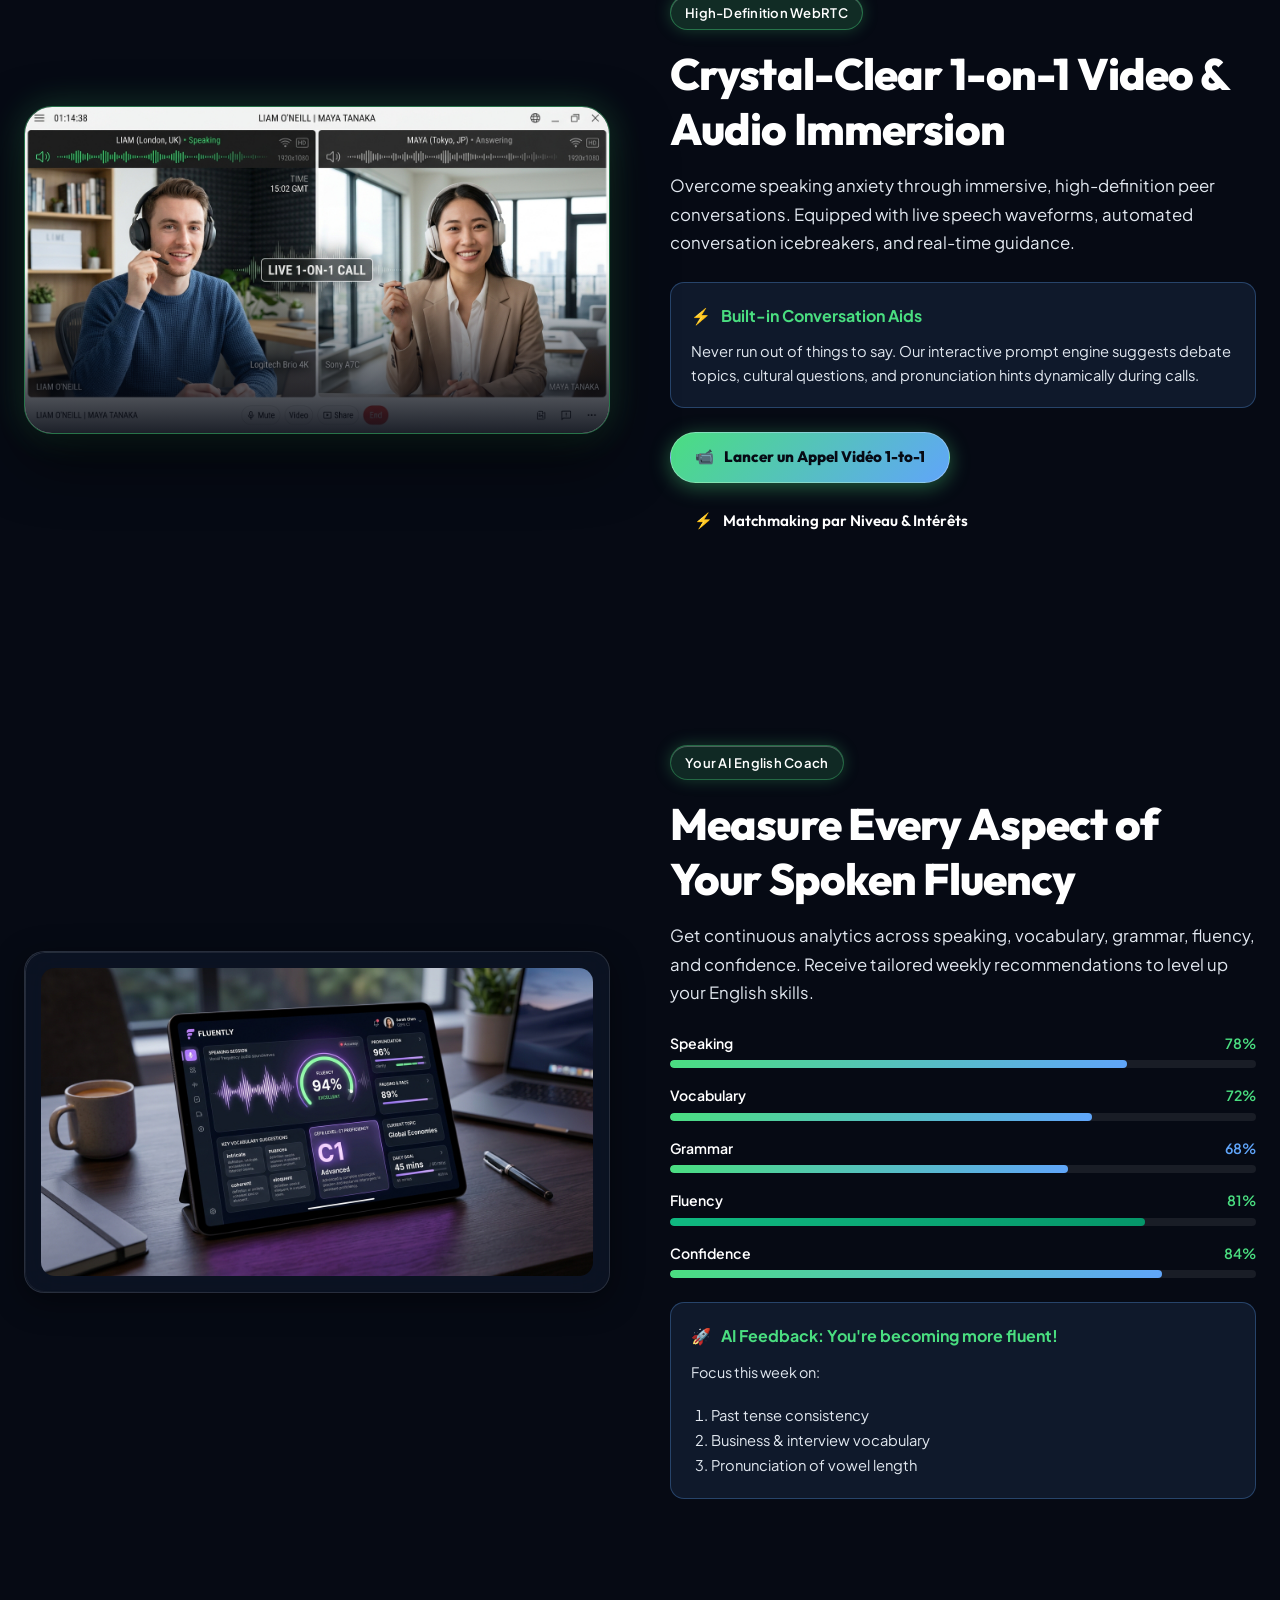
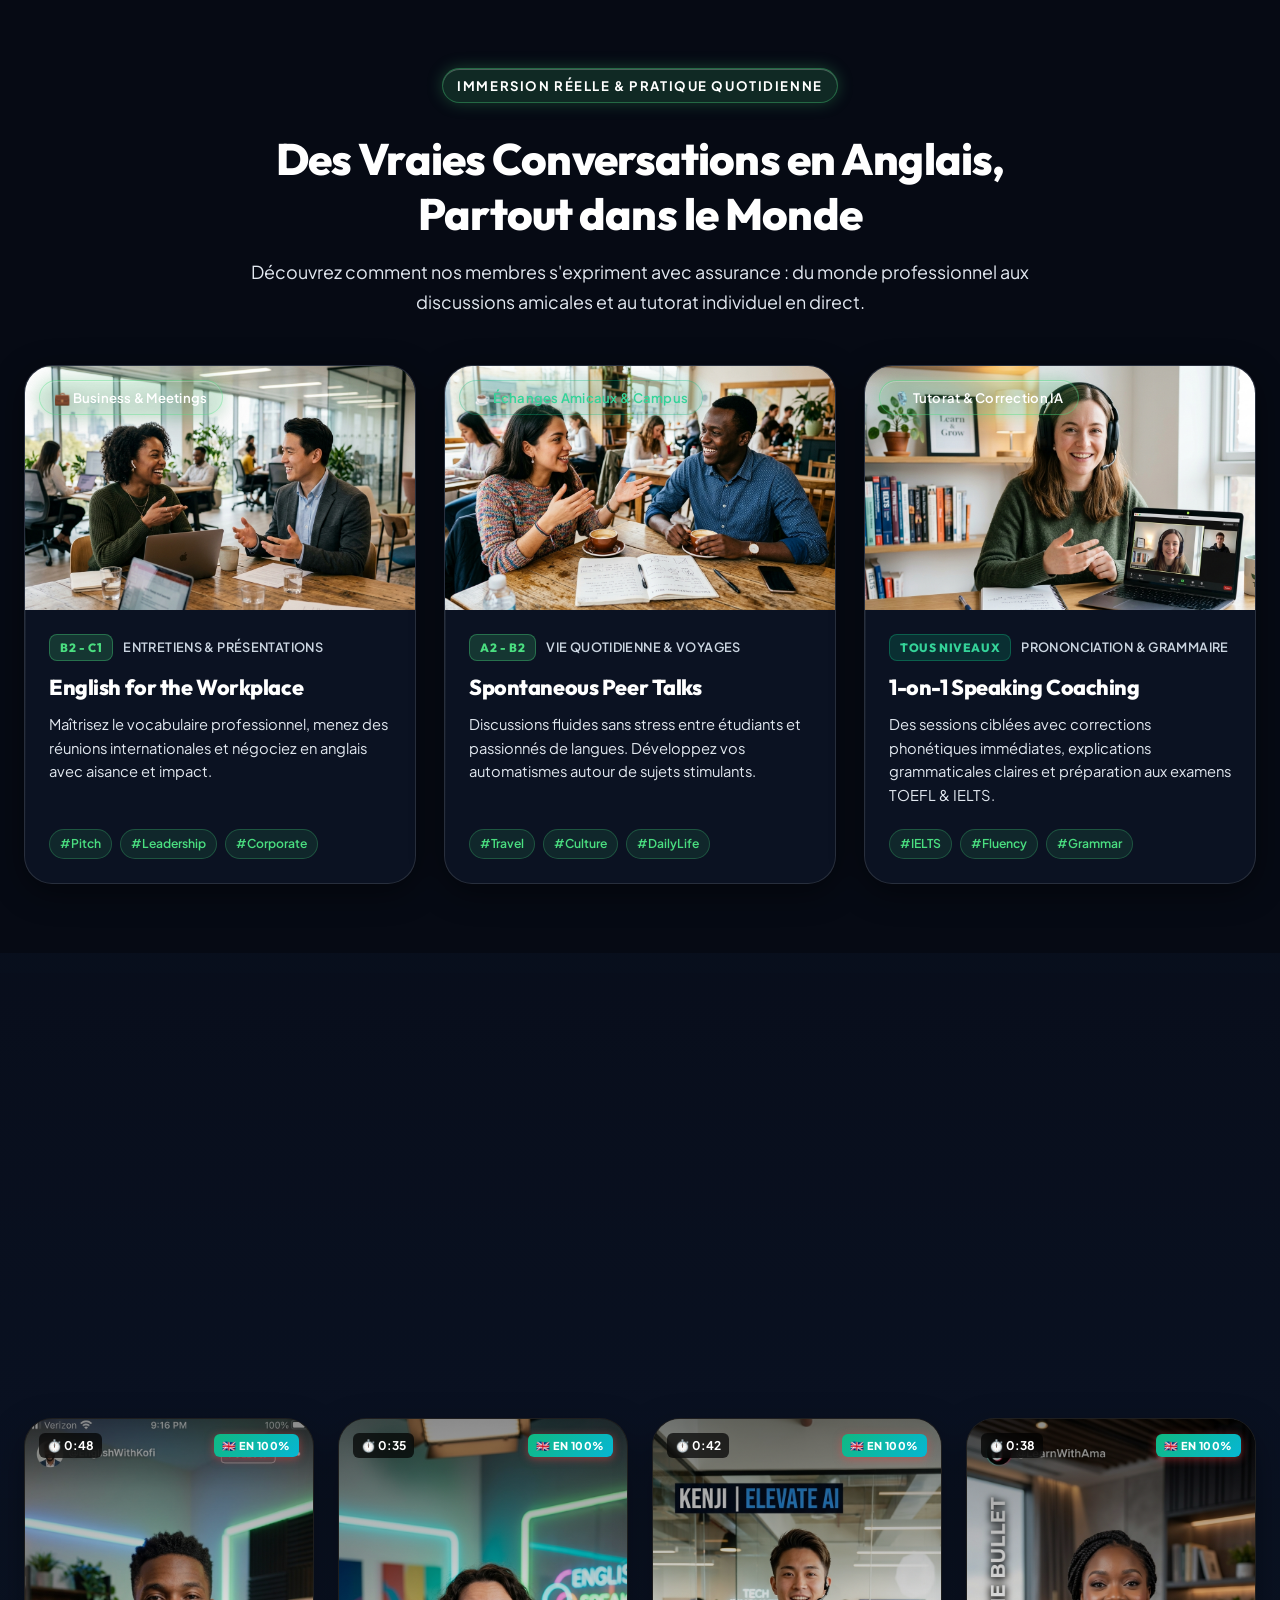
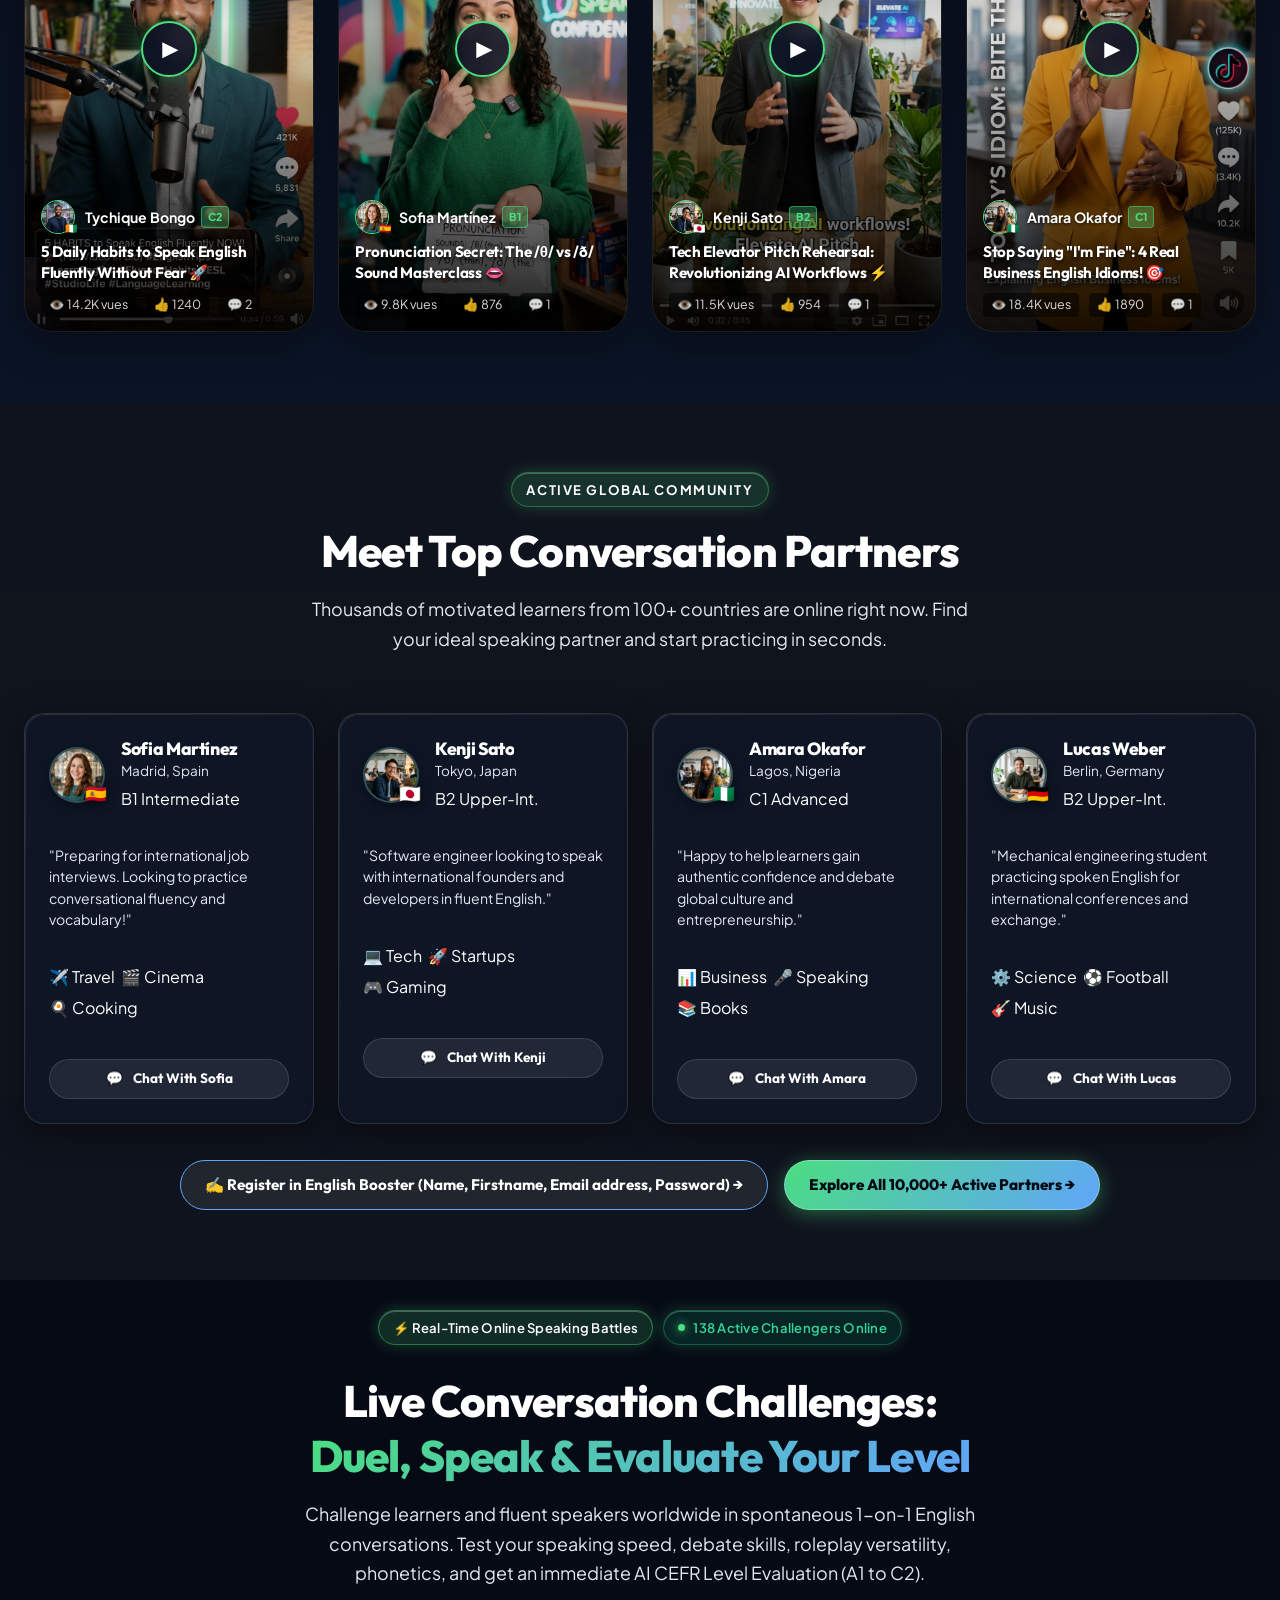
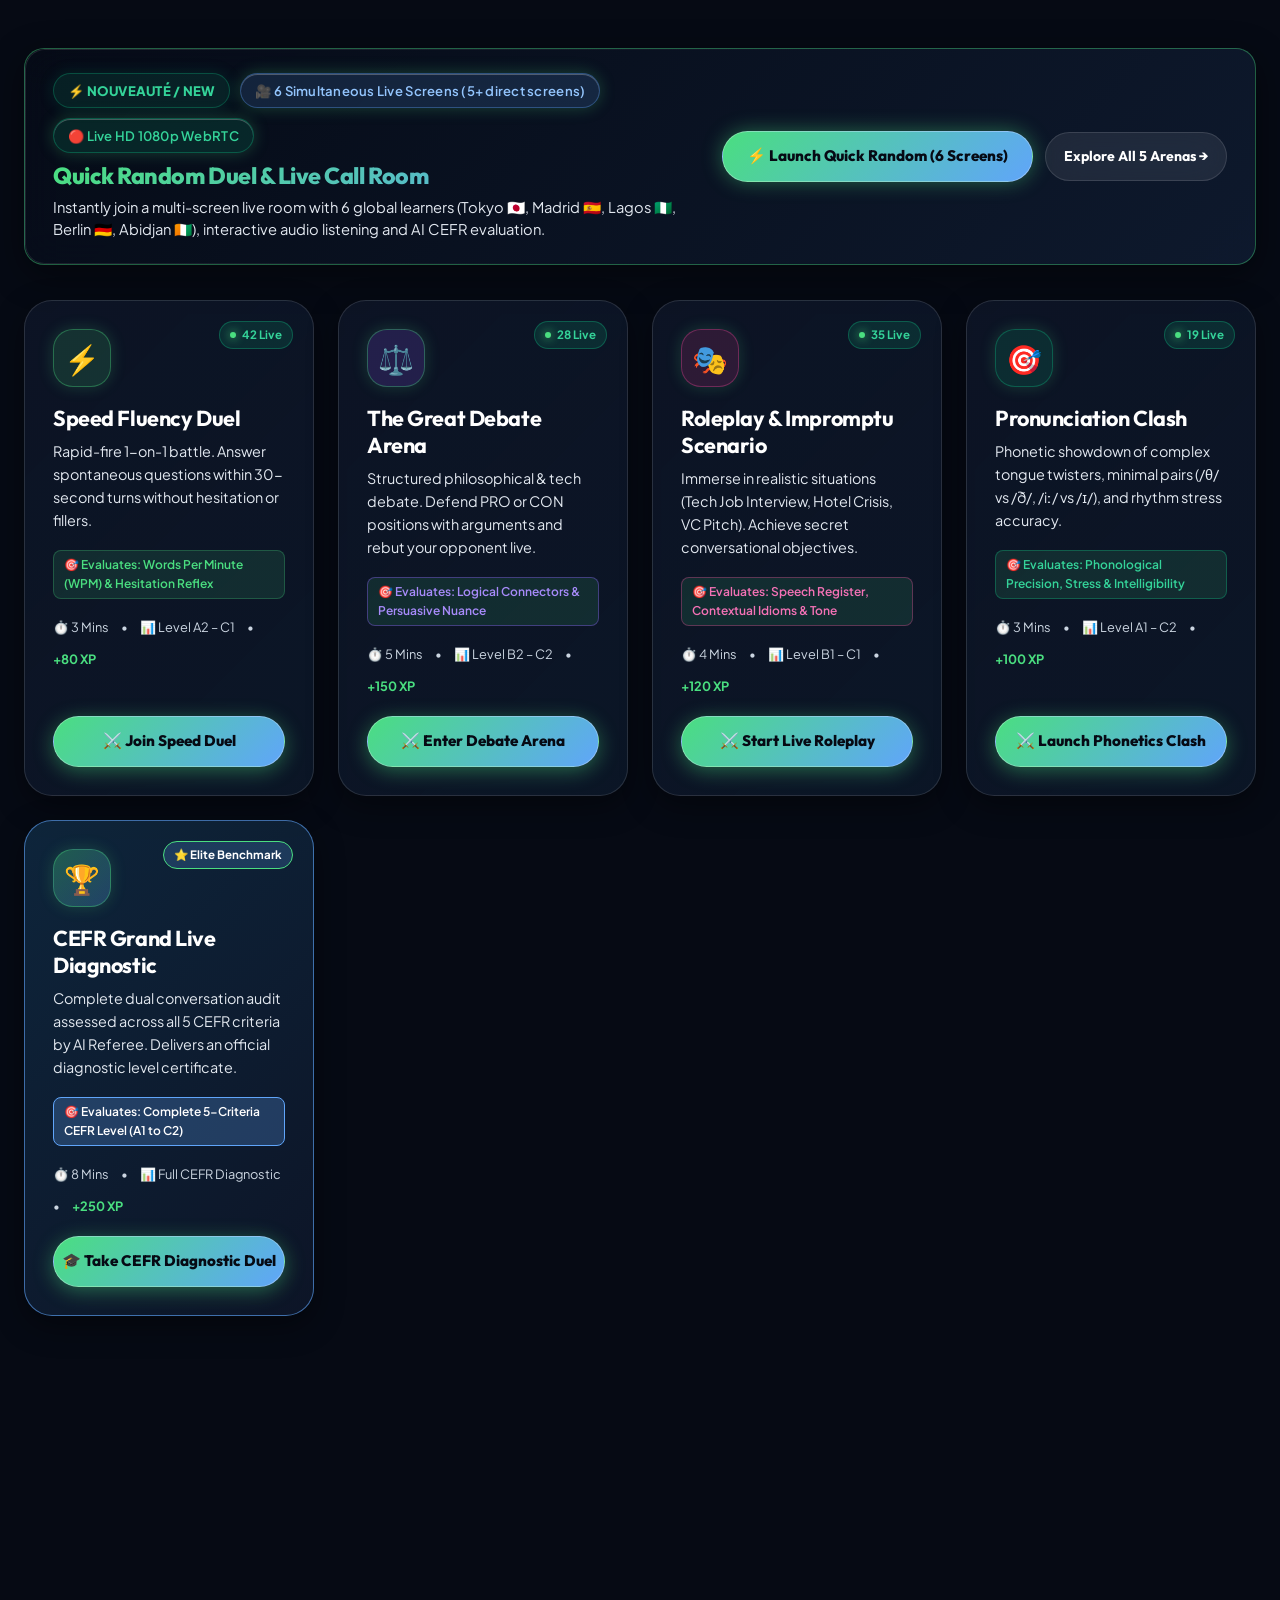
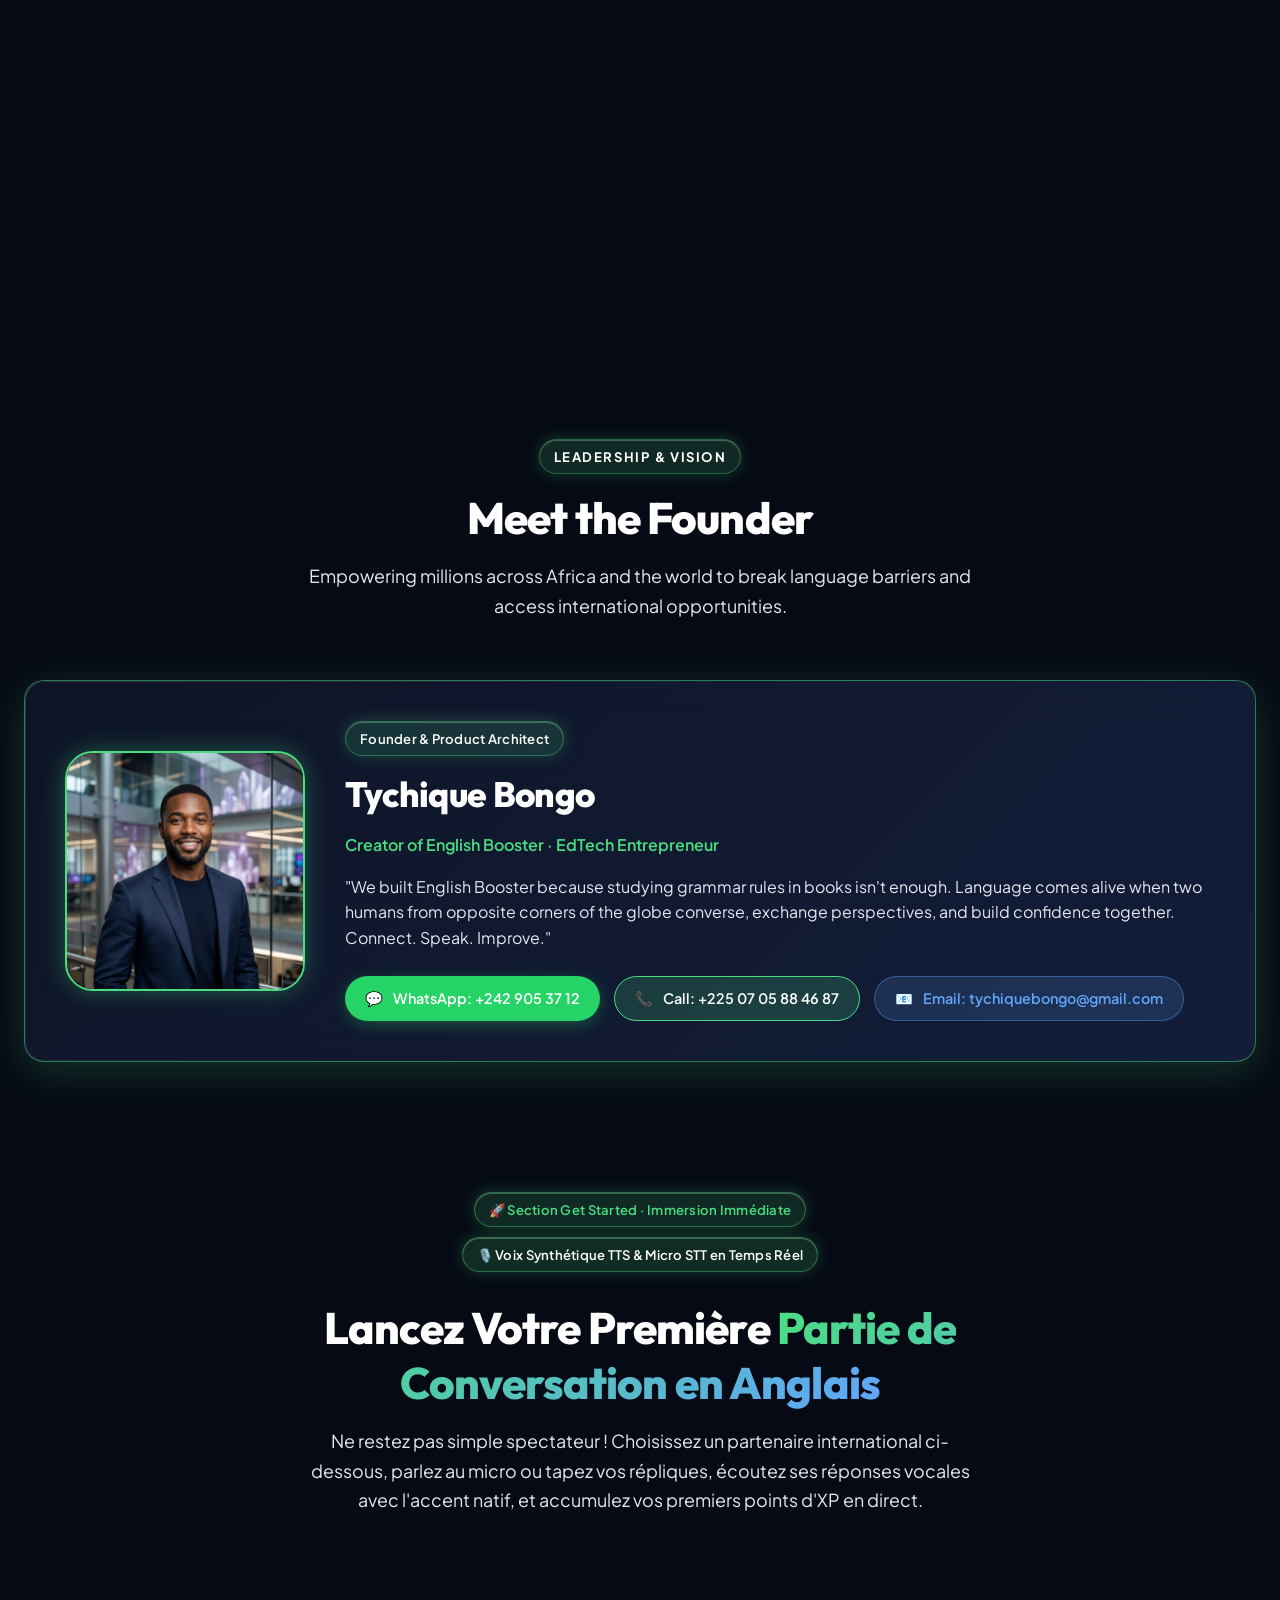
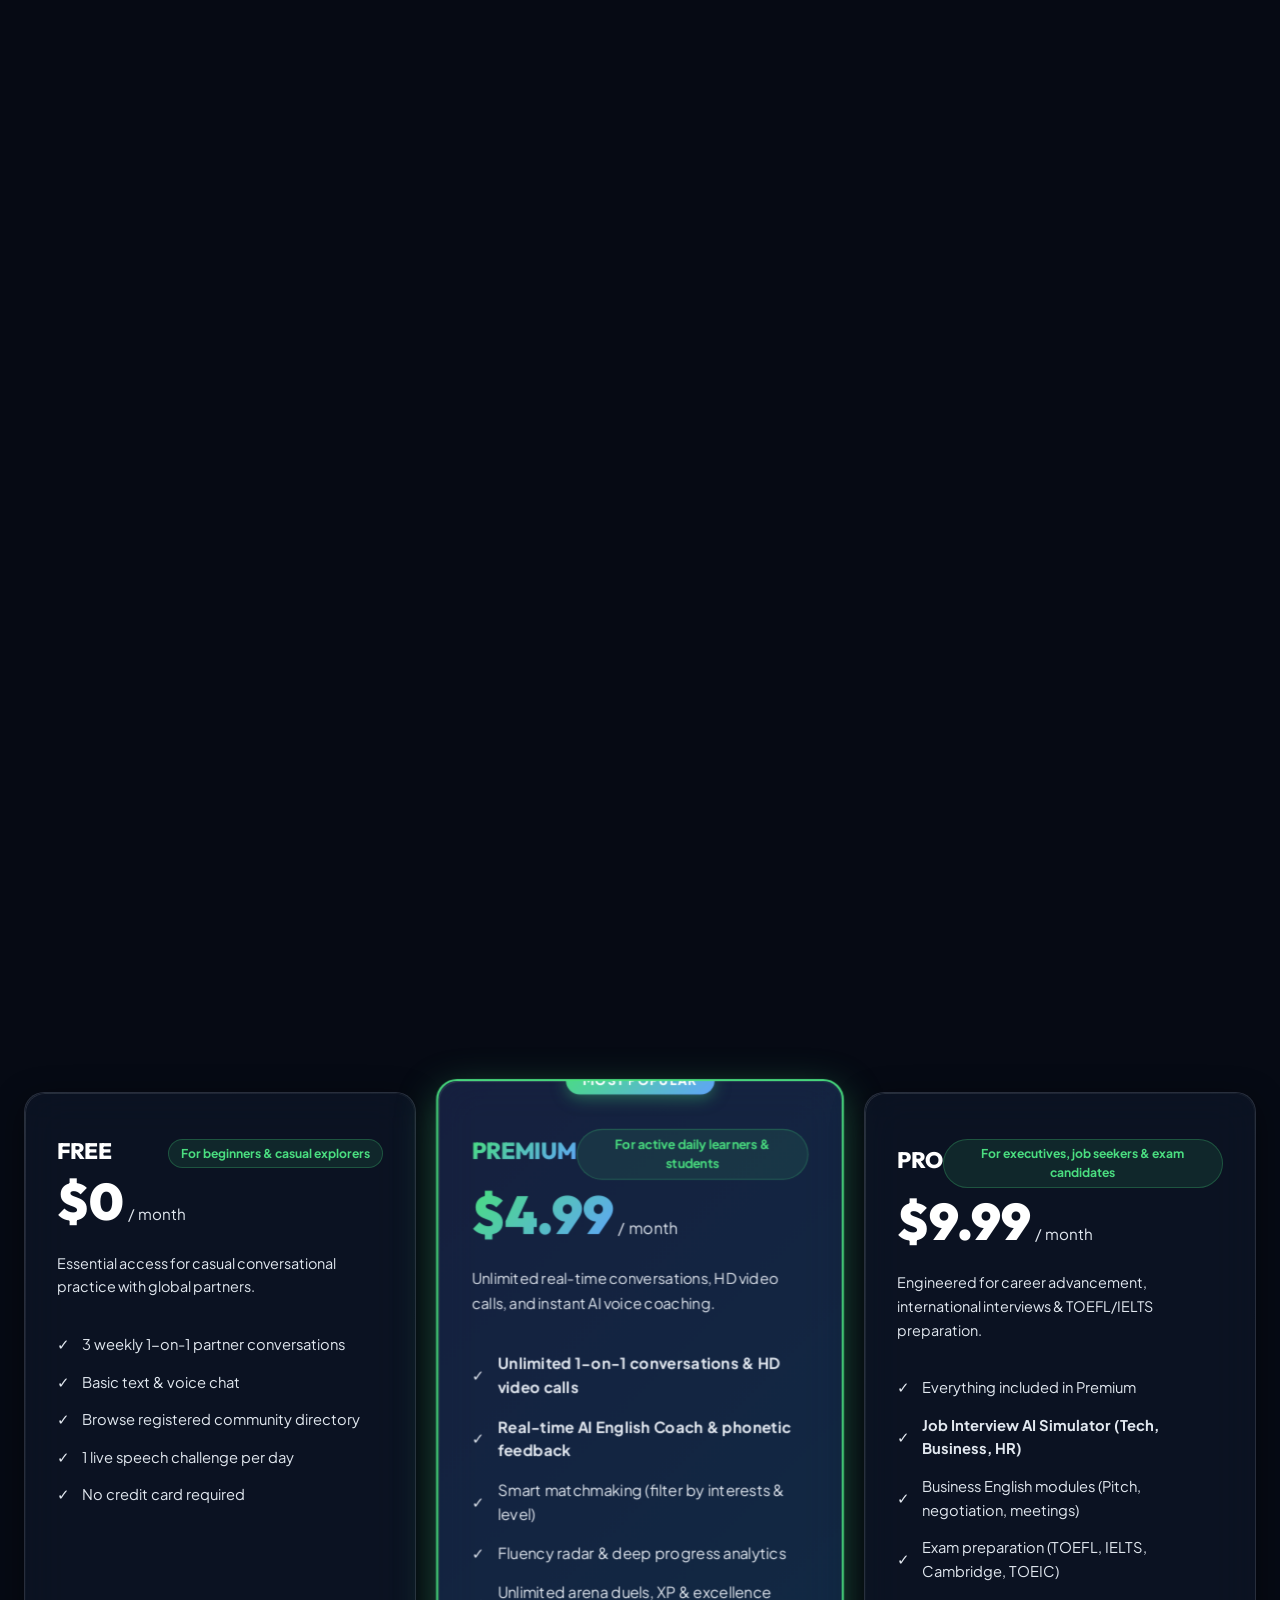
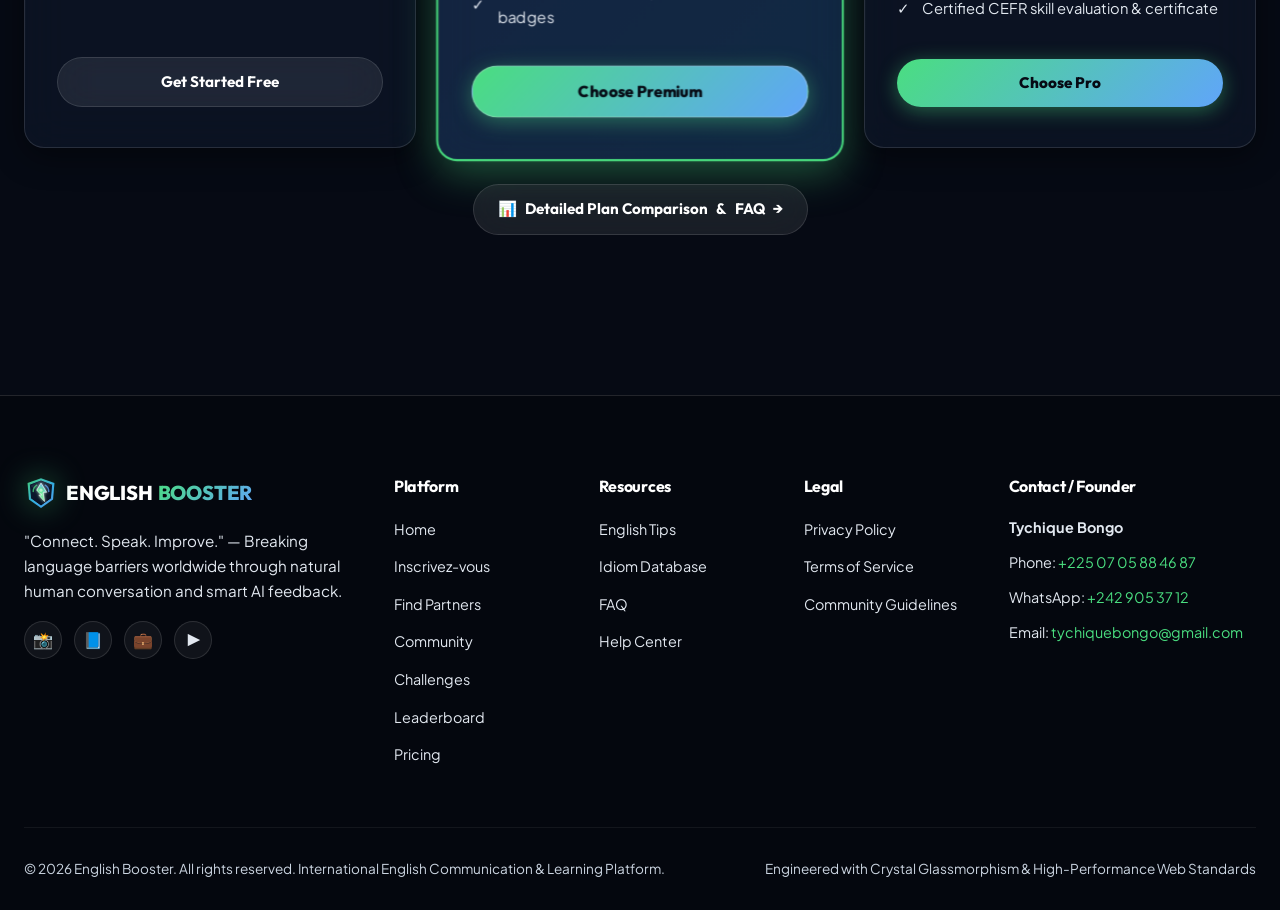
==== commit 14e2765e: "V8" ====
--- a/index.html
+++ b/index.html
@@ -829,7 +829,7 @@
         <!-- 5 Live Conversation Battle Arenas Grid -->
         <div class="arena-grid" style="margin-bottom: 40px;">
           <!-- Arena 1: Speed Fluency Duel -->
-          <div class="arena-card reveal-init">
+          <div class="arena-card reveal-init" data-arena-id="speed_duel">
             <div class="arena-badge-live">
               <span class="status-dot online" style="width: 6px; height: 6px;"></span>
               <span>42 Live</span>
@@ -851,13 +851,13 @@
                 <span class="arena-meta-item" style="color: var(--green-400); font-weight: 700;">+80 XP</span>
               </div>
             </div>
-            <a href="pages/challenges.html?arena=speed_duel" class="btn btn-primary" style="width: 100%; justify-content: center;">
+            <a href="pages/challenges.html?arena=speed_duel" class="btn btn-primary" data-mode="speed_duel" style="width: 100%; justify-content: center;">
               ⚔️ Join Speed Duel
             </a>
           </div>
 
           <!-- Arena 2: The Great Debate Arena -->
-          <div class="arena-card reveal-init reveal-delay-1">
+          <div class="arena-card reveal-init reveal-delay-1" data-arena-id="debate">
             <div class="arena-badge-live">
               <span class="status-dot online" style="width: 6px; height: 6px;"></span>
               <span>28 Live</span>
@@ -879,13 +879,13 @@
                 <span class="arena-meta-item" style="color: var(--green-400); font-weight: 700;">+150 XP</span>
               </div>
             </div>
-            <a href="pages/challenges.html?arena=debate" class="btn btn-primary" style="width: 100%; justify-content: center;">
+            <a href="pages/challenges.html?arena=debate" class="btn btn-primary" data-mode="debate" style="width: 100%; justify-content: center;">
               ⚔️ Enter Debate Arena
             </a>
           </div>
 
           <!-- Arena 3: Roleplay & Impromptu Scenario -->
-          <div class="arena-card reveal-init reveal-delay-2">
+          <div class="arena-card reveal-init reveal-delay-2" data-arena-id="roleplay">
             <div class="arena-badge-live">
               <span class="status-dot online" style="width: 6px; height: 6px;"></span>
               <span>35 Live</span>
@@ -907,13 +907,13 @@
                 <span class="arena-meta-item" style="color: var(--green-400); font-weight: 700;">+120 XP</span>
               </div>
             </div>
-            <a href="pages/challenges.html?arena=roleplay" class="btn btn-primary" style="width: 100%; justify-content: center;">
+            <a href="pages/challenges.html?arena=roleplay" class="btn btn-primary" data-mode="roleplay" style="width: 100%; justify-content: center;">
               ⚔️ Start Live Roleplay
             </a>
           </div>
 
           <!-- Arena 4: Pronunciation & Phonetics Clash -->
-          <div class="arena-card reveal-init reveal-delay-3">
+          <div class="arena-card reveal-init reveal-delay-3" data-arena-id="phonetics">
             <div class="arena-badge-live">
               <span class="status-dot online" style="width: 6px; height: 6px;"></span>
               <span>19 Live</span>
@@ -935,13 +935,13 @@
                 <span class="arena-meta-item" style="color: var(--green-400); font-weight: 700;">+100 XP</span>
               </div>
             </div>
-            <a href="pages/challenges.html?arena=phonetics" class="btn btn-primary" style="width: 100%; justify-content: center;">
+            <a href="pages/challenges.html?arena=phonetics" class="btn btn-primary" data-mode="phonetics" style="width: 100%; justify-content: center;">
               ⚔️ Launch Phonetics Clash
             </a>
           </div>
 
           <!-- Arena 5: CEFR Grand Live Diagnostic -->
-          <div class="arena-card reveal-init" style="border-color: rgba(96, 165, 250, 0.6); background: linear-gradient(135deg, rgba(16, 42, 66, 0.85), rgba(15, 23, 42, 0.85));">
+          <div class="arena-card reveal-init" data-arena-id="cefr_grand" style="border-color: rgba(96, 165, 250, 0.6); background: linear-gradient(135deg, rgba(16, 42, 66, 0.85), rgba(15, 23, 42, 0.85));">
             <div class="arena-badge-live" style="background: rgba(96, 165, 250, 0.2); color: #ffffff; border-color: var(--green-400);">
               ⭐ Elite Benchmark
             </div>
@@ -962,7 +962,7 @@
                 <span class="arena-meta-item" style="color: var(--green-400); font-weight: 700;">+250 XP</span>
               </div>
             </div>
-            <a href="pages/challenges.html?arena=cefr_grand" class="btn btn-primary" style="width: 100%; justify-content: center;">
+            <a href="pages/challenges.html?arena=cefr_grand" class="btn btn-primary" data-mode="cefr_grand" style="width: 100%; justify-content: center;">
               🎓 Take CEFR Diagnostic Duel
             </a>
           </div>
--- a/css/style.css
+++ b/css/style.css
@@ -6536,13 +6536,16 @@
 }
 
 .thumb-radio-card {
-  border-radius: 10px;
+  border-radius: 12px;
   overflow: hidden;
   border: 2px solid var(--glass-border);
   cursor: pointer;
   text-align: center;
-  transition: all 0.2s ease;
-  background: rgba(0,0,0,0.4);
+  background: rgba(0, 0, 0, 0.45);
+  transition-property: all;
+  transition-duration: 0.35s;
+  transition-timing-function: cubic-bezier(0.16, 1, 0.3, 1);
+  will-change: transform, border-color, box-shadow;
 }
 
 .thumb-radio-card img {
@@ -6550,27 +6553,44 @@
   aspect-ratio: 9/16;
   object-fit: cover;
   display: block;
+  transition: transform 0.35s ease;
 }
 
 .thumb-radio-card span {
   display: block;
-  font-size: 0.72rem;
+  font-size: 0.78rem;
   font-weight: 700;
-  padding: 4px 2px;
+  padding: 6px 4px;
   color: var(--text-secondary);
+  transition: color 0.3s ease, background 0.3s ease;
 }
 
 .thumb-radio-card:hover {
-  border-color: rgba(74, 222, 128, 0.5);
+  transform: translateY(-5px) scale(1.04);
+  border-color: var(--green-400);
+  background: rgba(74, 222, 128, 0.12);
+  box-shadow: 0 10px 25px rgba(74, 222, 128, 0.35);
+}
+
+.thumb-radio-card:hover img {
+  transform: scale(1.06);
+}
+
+.thumb-radio-card:hover span {
+  color: #ffffff !important;
+  font-weight: 800;
+  text-shadow: 0 1px 4px rgba(0, 0, 0, 0.8);
 }
 
 .thumb-radio-card.active {
   border-color: var(--green-400);
-  box-shadow: 0 0 12px rgba(74, 222, 128, 0.4);
+  box-shadow: 0 0 16px rgba(74, 222, 128, 0.5);
+  transform: translateY(-2px);
 }
 
 .thumb-radio-card.active span {
   color: var(--green-400);
+  font-weight: 800;
 }
 
 /* ==========================================================================
@@ -7366,65 +7386,126 @@
 /* 1. Video Upload & Live Camera Recording in Publish Short Modal */
 .upload-method-tabs {
   display: flex;
-  gap: 8px;
-  margin-bottom: 16px;
-  background: rgba(255, 255, 255, 0.04);
-  padding: 4px;
-  border-radius: var(--radius-md);
-  border: 1px solid var(--glass-border);
+  gap: 10px;
+  margin-bottom: 18px;
+  background: rgba(10, 18, 36, 0.75);
+  padding: 6px;
+  border-radius: var(--radius-lg);
+  border: 1.5px solid rgba(255, 255, 255, 0.12);
+  box-shadow: inset 0 2px 8px rgba(0, 0, 0, 0.4);
 }
 
 .upload-tab-btn {
   flex: 1;
-  padding: 8px 12px;
-  font-size: 0.82rem;
+  padding: 12px 14px;
+  font-size: 0.88rem;
   font-weight: 700;
-  border-radius: var(--radius-sm);
-  background: transparent;
-  color: var(--text-secondary);
-  border: none;
+  border-radius: var(--radius-md);
+  background: rgba(255, 255, 255, 0.04);
+  color: #cbd5e1;
+  border: 1.5px solid transparent;
   cursor: pointer;
-  transition: all 0.2s ease;
   display: flex;
   align-items: center;
   justify-content: center;
-  gap: 6px;
-}
-
+  gap: 8px;
+  position: relative;
+  overflow: hidden;
+  /* Transitions et duration lisses et fluides */
+  transition-property: all;
+  transition-duration: 0.35s;
+  transition-timing-function: cubic-bezier(0.16, 1, 0.3, 1);
+  will-change: transform, background, color, border-color, box-shadow;
+}
+
+.upload-tab-btn span {
+  display: inline-block;
+  transition: transform 0.3s cubic-bezier(0.16, 1, 0.3, 1);
+}
+
+/* Hover ultra-lisible, lumineux et contrasté */
 .upload-tab-btn:hover {
-  color: #fff;
-  background: rgba(255, 255, 255, 0.08);
-}
-
+  color: #ffffff !important;
+  font-weight: 800;
+  background: linear-gradient(135deg, rgba(74, 222, 128, 0.22) 0%, rgba(6, 182, 212, 0.24) 100%);
+  border-color: rgba(74, 222, 128, 0.75);
+  box-shadow: 0 6px 20px rgba(74, 222, 128, 0.35), inset 0 1px 0 rgba(255, 255, 255, 0.3);
+  transform: translateY(-3px) scale(1.02);
+  text-shadow: 0 1px 4px rgba(0, 0, 0, 0.6);
+}
+
+.upload-tab-btn:hover span {
+  transform: scale(1.18);
+}
+
+/* Hover spécifique pour "Importer un fichier vidéo" */
+.upload-tab-btn[data-tab="file"]:hover {
+  background: linear-gradient(135deg, rgba(34, 197, 94, 0.25) 0%, rgba(16, 185, 129, 0.3) 100%);
+  border-color: #22c55e;
+  box-shadow: 0 6px 22px rgba(34, 197, 94, 0.38), inset 0 1px 1px rgba(255, 255, 255, 0.4);
+}
+
+/* Hover spécifique pour "Enregistrer avec ma caméra" */
+.upload-tab-btn[data-tab="camera"]:hover {
+  background: linear-gradient(135deg, rgba(239, 68, 68, 0.28) 0%, rgba(244, 63, 94, 0.32) 100%);
+  border-color: #ef4444;
+  box-shadow: 0 6px 22px rgba(239, 68, 68, 0.42), inset 0 1px 1px rgba(255, 255, 255, 0.4);
+}
+
+/* Hover spécifique pour "Studio Virtuel HD" */
+.upload-tab-btn[data-tab="studio"]:hover {
+  background: linear-gradient(135deg, rgba(168, 85, 247, 0.28) 0%, rgba(6, 182, 212, 0.3) 100%);
+  border-color: #c084fc;
+  box-shadow: 0 6px 22px rgba(168, 85, 247, 0.38), inset 0 1px 1px rgba(255, 255, 255, 0.4);
+}
+
+/* État actif des onglets */
 .upload-tab-btn.active {
-  background: var(--gradient-primary);
-  color: #fff;
-  box-shadow: 0 2px 10px rgba(74, 222, 128, 0.3);
+  background: linear-gradient(135deg, #10b981 0%, #06b6d4 100%);
+  color: #030712 !important;
+  font-weight: 800;
+  border-color: rgba(255, 255, 255, 0.6);
+  box-shadow: 0 4px 18px rgba(74, 222, 128, 0.45);
+  transform: translateY(-1px);
+}
+
+.upload-tab-btn.active span {
+  filter: drop-shadow(0 1px 2px rgba(0,0,0,0.3));
 }
 
 .video-dropzone {
   border: 2px dashed rgba(74, 222, 128, 0.45);
   border-radius: var(--radius-lg);
-  padding: 24px 18px;
+  padding: 32px 24px;
   text-align: center;
-  background: rgba(0, 0, 0, 0.35);
+  background: rgba(0, 0, 0, 0.4);
   cursor: pointer;
-  transition: all 0.25s ease;
   position: relative;
+  /* Transitions et duration lisses */
+  transition-property: all;
+  transition-duration: 0.35s;
+  transition-timing-function: cubic-bezier(0.16, 1, 0.3, 1);
+  will-change: transform, border-color, background, box-shadow;
 }
 
 .video-dropzone:hover,
 .video-dropzone.dragover {
   border-color: var(--green-400);
-  background: rgba(74, 222, 128, 0.08);
-  box-shadow: 0 0 20px rgba(74, 222, 128, 0.25);
+  background: rgba(74, 222, 128, 0.12);
+  box-shadow: 0 10px 30px rgba(74, 222, 128, 0.32);
+  transform: translateY(-3px) scale(1.01);
 }
 
 .video-dropzone-icon {
-  font-size: 2.2rem;
-  margin-bottom: 8px;
+  font-size: 2.5rem;
+  margin-bottom: 10px;
   display: inline-block;
   animation: bounceMini 2s infinite ease-in-out;
+  transition: transform 0.3s ease;
+}
+
+.video-dropzone:hover .video-dropzone-icon {
+  transform: scale(1.15) translateY(-2px);
 }
 
 @keyframes bounceMini {
@@ -7434,24 +7515,28 @@
 
 .video-preview-wrapper {
   margin-top: 14px;
-  border-radius: var(--radius-md);
+  border-radius: var(--radius-lg);
   overflow: hidden;
   background: #000;
-  border: 1px solid rgba(74, 222, 128, 0.3);
+  border: 1.5px solid rgba(74, 222, 128, 0.4);
   position: relative;
   display: flex;
   flex-direction: column;
   align-items: center;
   justify-content: center;
+  box-shadow: 0 10px 30px rgba(0, 0, 0, 0.6);
 }
 
 .video-preview-player {
-  max-height: 260px;
-  width: auto;
+  width: 100%;
+  max-width: 440px;
+  height: 460px;
+  max-height: 480px;
   aspect-ratio: 9/16;
-  border-radius: 8px;
+  border-radius: 12px;
   background: #000;
-  box-shadow: 0 4px 20px rgba(0,0,0,0.6);
+  box-shadow: 0 8px 30px rgba(0, 0, 0, 0.8);
+  object-fit: cover;
 }
 
 .video-info-strip {
@@ -7459,40 +7544,58 @@
   align-items: center;
   justify-content: space-between;
   width: 100%;
-  padding: 8px 12px;
-  background: rgba(13, 22, 41, 0.9);
-  font-size: 0.78rem;
+  padding: 10px 14px;
+  background: rgba(13, 22, 41, 0.95);
+  font-size: 0.82rem;
   color: var(--text-muted);
-}
-
-/* Webcam Recording in Publish Modal */
+  border-top: 1px solid rgba(255, 255, 255, 0.1);
+}
+
+/* Webcam Recording in Publish Modal (Taille agrandie et spacieuse) */
 .camera-recording-box {
   background: #000;
-  border-radius: var(--radius-md);
+  border-radius: var(--radius-xl);
   overflow: hidden;
   position: relative;
-  border: 1px solid var(--glass-border);
+  border: 2px solid rgba(239, 68, 68, 0.5);
   display: flex;
   flex-direction: column;
   align-items: center;
+  box-shadow: 0 16px 45px rgba(0, 0, 0, 0.75), 0 0 30px rgba(239, 68, 68, 0.22);
+  width: 100%;
+  max-width: 520px;
+  margin: 0 auto;
+  transition: all 0.35s cubic-bezier(0.16, 1, 0.3, 1);
 }
 
 .camera-preview-feed {
   width: 100%;
-  max-height: 240px;
+  height: 480px;
+  min-height: 420px;
+  max-height: 520px;
   aspect-ratio: 9/16;
   object-fit: cover;
   background: #090d16;
+  display: block;
+}
+
+@media (max-width: 640px) {
+  .camera-preview-feed {
+    height: 380px;
+    min-height: 340px;
+  }
 }
 
 .camera-recording-controls {
-  padding: 10px 14px;
+  padding: 14px 20px;
   display: flex;
   align-items: center;
   justify-content: center;
-  gap: 10px;
+  gap: 14px;
   width: 100%;
-  background: rgba(13, 22, 41, 0.9);
+  background: rgba(13, 22, 41, 0.95);
+  border-top: 1px solid rgba(255, 255, 255, 0.1);
+  backdrop-filter: blur(10px);
 }
 
 /* English Only Linguistic Compliance Engine */
@@ -7989,4 +8092,985 @@
 
 [data-theme="light"] .video-dropzone {
   background: #f8fafc;
-}
+  border-color: #cbd5e1;
+}
+
+[data-theme="light"] .upload-method-tabs {
+  background: #f1f5f9;
+  border-color: #cbd5e1;
+}
+
+[data-theme="light"] .upload-tab-btn {
+  background: #ffffff;
+  color: #334155;
+  border-color: #e2e8f0;
+}
+
+[data-theme="light"] .upload-tab-btn:hover {
+  background: #ecfdf5 !important;
+  color: #065f46 !important;
+  border-color: #10b981 !important;
+  box-shadow: 0 4px 16px rgba(16, 185, 129, 0.25);
+}
+
+[data-theme="light"] .upload-tab-btn.active {
+  background: linear-gradient(135deg, #10b981 0%, #06b6d4 100%) !important;
+  color: #ffffff !important;
+  border-color: #10b981;
+}
+
+[data-theme="light"] .thumb-radio-card {
+  background: #f8fafc;
+  border-color: #cbd5e1;
+}
+
+[data-theme="light"] .thumb-radio-card span {
+  color: #334155;
+}
+
+[data-theme="light"] .thumb-radio-card:hover span {
+  color: #0f172a !important;
+}
+
+/* ==========================================================================
+   5 ACTIVE DUEL MODES DYNAMIC HUD & CERTIFICATE STYLES
+   ========================================================================== */
+.battle-mode-hud-wrap {
+  padding: 12px 18px;
+  border-radius: var(--radius-md);
+  background: rgba(15, 23, 42, 0.75);
+  border: 1px solid rgba(74, 222, 128, 0.3);
+  box-shadow: 0 4px 20px rgba(0, 0, 0, 0.4);
+  margin-bottom: 18px;
+  animation: fadeIn 0.3s ease;
+}
+
+.hud-items-row {
+  display: flex;
+  align-items: center;
+  justify-content: space-between;
+  gap: 12px;
+  flex-wrap: wrap;
+}
+
+.hud-metric-pill {
+  display: inline-flex;
+  align-items: center;
+  gap: 6px;
+  padding: 5px 12px;
+  border-radius: var(--radius-full);
+  font-size: 0.76rem;
+  font-weight: 700;
+  background: rgba(255, 255, 255, 0.06);
+  border: 1px solid var(--glass-border);
+  color: #ffffff;
+}
+
+.hud-metric-pill.speed-pill {
+  background: rgba(245, 158, 11, 0.15);
+  border-color: rgba(245, 158, 11, 0.4);
+  color: #fbbf24;
+}
+
+.hud-metric-pill.debate-pill-pro {
+  background: rgba(74, 222, 128, 0.2);
+  border-color: rgba(74, 222, 128, 0.4);
+  color: #34d399;
+}
+
+.hud-metric-pill.debate-pill-con {
+  background: rgba(139, 92, 246, 0.2);
+  border-color: rgba(139, 92, 246, 0.4);
+  color: #c4b5fd;
+}
+
+.hud-metric-pill.phonetics-pill {
+  background: rgba(6, 182, 212, 0.18);
+  border-color: rgba(6, 182, 212, 0.4);
+  color: #22d3ee;
+}
+
+.hud-metric-pill.cefr-pill {
+  background: rgba(96, 165, 250, 0.2);
+  border-color: rgba(96, 165, 250, 0.45);
+  color: #93c5fd;
+}
+
+.battle-custom-input-wrap {
+  display: flex;
+  gap: 6px;
+  width: 100%;
+  margin-bottom: 10px;
+}
+
+.battle-custom-input-wrap input {
+  flex: 1;
+  font-size: 0.82rem;
+  padding: 7px 12px;
+  border-radius: var(--radius-sm);
+  background: rgba(0, 0, 0, 0.35);
+  border: 1px solid var(--glass-border);
+  color: #ffffff;
+  outline: none;
+  transition: border-color var(--transition-fast);
+}
+
+.battle-custom-input-wrap input:focus {
+  border-color: var(--green-400);
+}
+
+/* CEFR Verified Certificate Card */
+.cefr-certificate-card {
+  margin: 20px 0;
+  padding: 24px;
+  border-radius: var(--radius-lg);
+  background: linear-gradient(135deg, rgba(16, 36, 60, 0.95), rgba(10, 18, 35, 0.95));
+  border: 2px solid rgba(74, 222, 128, 0.5);
+  box-shadow: 0 0 35px rgba(74, 222, 128, 0.22);
+  text-align: center;
+  position: relative;
+  overflow: hidden;
+}
+
+.cefr-certificate-card::before {
+  content: '';
+  position: absolute;
+  top: 0; left: 0; right: 0;
+  height: 4px;
+  background: linear-gradient(90deg, #10b981, #06b6d4, #8b5cf6, #10b981);
+}
+
+.cefr-cert-seal {
+  width: 64px;
+  height: 64px;
+  border-radius: 50%;
+  margin: 0 auto 12px;
+  background: linear-gradient(135deg, rgba(74, 222, 128, 0.3), rgba(6, 182, 212, 0.3));
+  border: 2px solid var(--green-400);
+  display: flex;
+  align-items: center;
+  justify-content: center;
+  font-size: 1.8rem;
+  box-shadow: 0 0 20px rgba(74, 222, 128, 0.35);
+}
+
+.cefr-cert-grid {
+  display: grid;
+  grid-template-columns: repeat(auto-fit, minmax(130px, 1fr));
+  gap: 10px;
+  margin: 16px 0;
+  text-align: left;
+}
+
+.cefr-cert-item {
+  padding: 10px 12px;
+  border-radius: var(--radius-sm);
+  background: rgba(255, 255, 255, 0.04);
+  border: 1px solid rgba(255, 255, 255, 0.08);
+}
+
+[data-theme="light"] .battle-mode-hud-wrap {
+  background: #ffffff;
+  border-color: #cbd5e1;
+  box-shadow: 0 4px 18px rgba(0, 0, 0, 0.08);
+}
+
+[data-theme="light"] .hud-metric-pill {
+  background: #f1f5f9;
+  border-color: #cbd5e1;
+  color: #1e293b;
+}
+
+[data-theme="light"] .battle-custom-input-wrap input {
+  background: #ffffff;
+  border-color: #cbd5e1;
+  color: #0f172a;
+}
+
+[data-theme="light"] .cefr-certificate-card {
+  background: linear-gradient(135deg, #f8fafc, #f1f5f9);
+  border-color: #10b981;
+}
+
+/* ==========================================================================
+   COMMUNITY FORUM CATEGORY FILTER CHIPS
+   ========================================================================== */
+.community-filter-bar {
+  display: flex;
+  gap: 8px;
+  overflow-x: auto;
+  padding-bottom: 8px;
+  scrollbar-width: thin;
+}
+
+.community-filter-chip {
+  padding: 8px 16px;
+  border-radius: var(--radius-full);
+  font-size: 0.85rem;
+  font-weight: 700;
+  border: 1px solid var(--glass-border);
+  background: rgba(255, 255, 255, 0.04);
+  color: var(--text-secondary);
+  cursor: pointer;
+  white-space: nowrap;
+  transition: all 0.25s cubic-bezier(0.16, 1, 0.3, 1);
+}
+
+.community-filter-chip:hover {
+  background: rgba(74, 222, 128, 0.12);
+  border-color: var(--green-400);
+  color: #fff;
+  transform: translateY(-2px);
+}
+
+.community-filter-chip.active {
+  background: linear-gradient(135deg, var(--green-500), var(--cyan-primary));
+  color: #030712 !important;
+  border-color: transparent;
+  box-shadow: 0 4px 14px rgba(74, 222, 128, 0.35);
+}
+
+/* ==========================================================================
+   BOUTON FERMER EXPLICITE '✕' DU MODAL
+   ========================================================================== */
+.btn-close-shorts-modal {
+  position: absolute;
+  top: 16px;
+  right: 18px;
+  width: 42px;
+  height: 42px;
+  border-radius: 50%;
+  background: rgba(15, 23, 42, 0.85);
+  border: 1.5px solid rgba(255, 255, 255, 0.18);
+  color: #fff;
+  font-size: 20px;
+  font-weight: 800;
+  cursor: pointer;
+  display: flex;
+  align-items: center;
+  justify-content: center;
+  transition: all 0.3s cubic-bezier(0.16, 1, 0.3, 1);
+  z-index: 120;
+  box-shadow: 0 4px 14px rgba(0, 0, 0, 0.5);
+  backdrop-filter: blur(10px);
+}
+
+.btn-close-shorts-modal .close-icon-symbol {
+  display: inline-block;
+  line-height: 1;
+  transition: transform 0.3s ease;
+}
+
+.btn-close-shorts-modal:hover {
+  background: rgba(239, 68, 68, 0.25);
+  border-color: #ef4444;
+  color: #fca5a5;
+  transform: scale(1.12);
+  box-shadow: 0 0 22px rgba(239, 68, 68, 0.6);
+}
+
+.btn-close-shorts-modal:hover .close-icon-symbol {
+  transform: rotate(90deg);
+}
+
+/* ==========================================================================
+   STAGE D'APERÇU VIDÉO AVEC COUCHES SUPERPOSÉES (OVERLAYS)
+   ========================================================================== */
+.short-stage-overlay-container {
+  position: relative;
+  width: 100%;
+  max-width: 440px;
+  border-radius: 14px;
+  overflow: hidden;
+  background: #000;
+  display: flex;
+  align-items: center;
+  justify-content: center;
+}
+
+/* 1. Couche Effets Visuels (FX) */
+.short-fx-layer {
+  position: absolute;
+  inset: 0;
+  pointer-events: none;
+  z-index: 5;
+  transition: all 0.3s ease;
+}
+
+/* FX Sparkles */
+.short-fx-layer.fx-sparkles {
+  background: radial-gradient(circle, rgba(250, 204, 21, 0.15) 10%, transparent 20%),
+              radial-gradient(circle, rgba(250, 204, 21, 0.18) 15%, transparent 25%);
+  background-size: 60px 60px;
+  animation: sparklesFloat 3s infinite linear;
+}
+
+@keyframes sparklesFloat {
+  0% { background-position: 0 0, 30px 30px; }
+  100% { background-position: 60px 60px, 90px 90px; }
+}
+
+/* FX Glitch */
+.short-fx-layer.fx-glitch {
+  box-shadow: inset 0 0 40px rgba(6, 182, 212, 0.4), inset 0 0 20px rgba(239, 68, 68, 0.3);
+  animation: glitchJitter 0.35s infinite alternate ease-in-out;
+}
+
+@keyframes glitchJitter {
+  0% { transform: translate(0, 0); filter: hue-rotate(0deg); }
+  50% { transform: translate(-2px, 1px); filter: hue-rotate(90deg); }
+  100% { transform: translate(2px, -1px); filter: hue-rotate(-90deg); }
+}
+
+/* FX Zoom Pulse */
+.short-fx-layer.fx-zoom_pulse {
+  animation: zoomPulseAnim 2s infinite ease-in-out;
+  box-shadow: inset 0 0 50px rgba(16, 185, 129, 0.25);
+}
+
+@keyframes zoomPulseAnim {
+  0%, 100% { transform: scale(1); }
+  50% { transform: scale(1.03); }
+}
+
+/* FX VHS 1985 */
+.short-fx-layer.fx-vhs {
+  background: repeating-linear-gradient(
+    0deg,
+    rgba(0, 0, 0, 0.25),
+    rgba(0, 0, 0, 0.25) 2px,
+    transparent 2px,
+    transparent 4px
+  );
+  box-shadow: inset 0 0 60px rgba(0, 0, 0, 0.85);
+}
+
+.short-fx-layer.fx-vhs::after {
+  content: 'REC • 1985 [SP]';
+  position: absolute;
+  top: 14px;
+  left: 14px;
+  font-family: var(--font-mono, monospace);
+  font-size: 0.75rem;
+  color: #10b981;
+  font-weight: 800;
+  text-shadow: 0 0 6px #10b981;
+}
+
+/* FX Lueur Douce (Soft Glow) */
+.short-fx-layer.fx-soft_glow {
+  box-shadow: inset 0 0 70px rgba(253, 230, 138, 0.4), inset 0 0 25px rgba(244, 114, 182, 0.3);
+  backdrop-filter: brightness(1.08) contrast(0.95);
+  animation: softGlowAnim 3s infinite alternate ease-in-out;
+}
+
+@keyframes softGlowAnim {
+  0% { opacity: 0.7; }
+  100% { opacity: 1; }
+}
+
+/* 2. Couche Texte Superposé (Texte Aa) */
+.short-text-layer {
+  position: absolute;
+  left: 50%;
+  transform: translateX(-50%);
+  max-width: 85%;
+  text-align: center;
+  z-index: 10;
+  pointer-events: none;
+  transition: all 0.25s ease;
+}
+
+.short-text-layer.pos-top { top: 15%; }
+.short-text-layer.pos-center { top: 48%; transform: translate(-50%, -50%); }
+.short-text-layer.pos-bottom { bottom: 22%; }
+
+.short-text-layer .short-text-content {
+  display: inline-block;
+  font-size: 1.25rem;
+  line-height: 1.3;
+  word-break: break-word;
+}
+
+/* Typo Styles */
+.short-text-layer.typo-impact .short-text-content {
+  font-weight: 900;
+  text-transform: uppercase;
+  letter-spacing: -0.01em;
+  text-shadow: 2px 2px 0 #000, -2px -2px 0 #000, 2px -2px 0 #000, -2px 2px 0 #000, 0 4px 10px rgba(0, 0, 0, 0.9);
+}
+
+.short-text-layer.typo-neon .short-text-content {
+  font-weight: 800;
+  text-shadow: 0 0 10px currentColor, 0 0 20px currentColor, 0 2px 4px #000;
+}
+
+.short-text-layer.typo-highlight .short-text-content {
+  background: #facc15;
+  color: #000000 !important;
+  font-weight: 900;
+  padding: 4px 12px;
+  border-radius: 6px;
+  box-shadow: 0 6px 18px rgba(0, 0, 0, 0.7);
+}
+
+.short-text-layer.typo-typewriter .short-text-content {
+  font-family: var(--font-mono, monospace);
+  font-weight: 700;
+  background: rgba(0, 0, 0, 0.75);
+  padding: 6px 14px;
+  border-radius: 6px;
+  border: 1px solid rgba(255, 255, 255, 0.25);
+}
+
+.short-text-layer.typo-sunset .short-text-content {
+  font-weight: 900;
+  background: linear-gradient(135deg, #f43f5e, #fb923c, #facc15);
+  -webkit-background-clip: text;
+  -webkit-text-fill-color: transparent;
+  filter: drop-shadow(0 2px 8px rgba(0, 0, 0, 0.9));
+}
+
+/* 3. Couche Autocollants */
+.short-stickers-layer {
+  position: absolute;
+  inset: 0;
+  z-index: 12;
+  display: flex;
+  flex-wrap: wrap;
+  align-items: flex-start;
+  justify-content: center;
+  gap: 12px;
+  padding: 24px;
+  pointer-events: auto;
+}
+
+.placed-sticker-badge {
+  background: rgba(0, 0, 0, 0.45);
+  border: 1.5px solid rgba(255, 255, 255, 0.35);
+  border-radius: var(--radius-full);
+  padding: 4px 8px;
+  font-size: 1.8rem;
+  line-height: 1;
+  cursor: pointer;
+  animation: popInSticker 0.3s cubic-bezier(0.16, 1, 0.3, 1);
+  transition: transform 0.2s ease, background 0.2s ease;
+  backdrop-filter: blur(6px);
+}
+
+.placed-sticker-badge:hover {
+  transform: scale(1.25) rotate(5deg);
+  background: rgba(239, 68, 68, 0.5);
+  border-color: #ef4444;
+}
+
+@keyframes popInSticker {
+  0% { transform: scale(0.3) rotate(-10deg); opacity: 0; }
+  100% { transform: scale(1) rotate(0); opacity: 1; }
+}
+
+/* 4. Couche Sous-titres Dynamiques */
+.short-subtitles-layer {
+  position: absolute;
+  bottom: 12%;
+  left: 50%;
+  transform: translateX(-50%);
+  width: 90%;
+  z-index: 15;
+  display: flex;
+  justify-content: center;
+  pointer-events: none;
+}
+
+.short-subtitles-bubble {
+  max-width: 95%;
+  text-align: center;
+  font-size: 0.95rem;
+  line-height: 1.35;
+  transition: all 0.2s ease;
+}
+
+.short-subtitles-bubble.style-tiktok {
+  color: #facc15;
+  font-weight: 900;
+  text-transform: uppercase;
+  text-shadow: 2px 2px 0 #000, -2px -2px 0 #000, 2px -2px 0 #000, -2px 2px 0 #000, 0 4px 10px rgba(0, 0, 0, 0.9);
+}
+
+.short-subtitles-bubble.style-boxed {
+  background: rgba(0, 0, 0, 0.85);
+  color: #ffffff;
+  font-weight: 700;
+  padding: 6px 14px;
+  border-radius: 8px;
+  border: 1px solid rgba(255, 255, 255, 0.15);
+  box-shadow: 0 4px 14px rgba(0, 0, 0, 0.8);
+}
+
+.short-subtitles-bubble.style-neon {
+  color: #06b6d4;
+  font-weight: 800;
+  text-shadow: 0 0 10px #06b6d4, 0 0 20px #06b6d4, 0 2px 6px #000;
+}
+
+.short-subtitles-bubble.style-emerald {
+  background: rgba(16, 185, 129, 0.9);
+  color: #022c22;
+  font-weight: 900;
+  padding: 6px 14px;
+  border-radius: 8px;
+  box-shadow: 0 4px 14px rgba(0, 0, 0, 0.8);
+}
+
+/* 5. Indicateur Voix off */
+.short-voiceover-indicator {
+  position: absolute;
+  top: 14px;
+  right: 14px;
+  background: rgba(16, 185, 129, 0.92);
+  color: #022c22;
+  font-size: 0.72rem;
+  font-weight: 800;
+  padding: 4px 10px;
+  border-radius: var(--radius-full);
+  z-index: 18;
+  box-shadow: 0 2px 10px rgba(16, 185, 129, 0.5);
+  animation: pulseBeacon 2s infinite ease-in-out;
+}
+
+/* ==========================================================================
+   SUITE DE RETOUCHE CRÉATIVE : BARRE D'OUTILS & PANNEAUX
+   ========================================================================== */
+.video-editing-suite {
+  background: rgba(15, 23, 42, 0.65);
+  border: 1px solid rgba(255, 255, 255, 0.1);
+  border-radius: var(--radius-lg);
+  padding: 18px 20px;
+  box-shadow: 0 10px 30px rgba(0, 0, 0, 0.4);
+}
+
+.editing-suite-header {
+  display: flex;
+  align-items: center;
+  justify-content: space-between;
+  flex-wrap: wrap;
+  gap: 10px;
+  margin-bottom: 14px;
+}
+
+.editing-suite-badge {
+  background: linear-gradient(135deg, rgba(74, 222, 128, 0.2), rgba(6, 182, 212, 0.2));
+  color: var(--cyan-400);
+  border: 1px solid rgba(6, 182, 212, 0.4);
+  font-size: 0.75rem;
+  font-weight: 800;
+  padding: 3px 10px;
+  border-radius: var(--radius-full);
+}
+
+/* Barre de navigation des 7 outils */
+.creative-tools-nav {
+  display: flex;
+  gap: 8px;
+  overflow-x: auto;
+  padding-bottom: 8px;
+  scrollbar-width: thin;
+  margin-bottom: 14px;
+}
+
+.creative-tool-btn {
+  display: flex;
+  align-items: center;
+  gap: 6px;
+  padding: 9px 14px;
+  border-radius: var(--radius-md);
+  background: rgba(255, 255, 255, 0.04);
+  border: 1px solid var(--glass-border);
+  color: var(--text-secondary);
+  font-size: 0.84rem;
+  font-weight: 700;
+  cursor: pointer;
+  white-space: nowrap;
+  transition: all 0.25s cubic-bezier(0.16, 1, 0.3, 1);
+}
+
+.creative-tool-btn:hover {
+  background: rgba(255, 255, 255, 0.08);
+  border-color: rgba(255, 255, 255, 0.2);
+  color: #fff;
+  transform: translateY(-2px);
+}
+
+.creative-tool-btn.active {
+  background: linear-gradient(135deg, rgba(6, 182, 212, 0.25), rgba(59, 130, 246, 0.25));
+  border-color: var(--cyan-400);
+  color: #fff;
+  box-shadow: 0 4px 14px rgba(6, 182, 212, 0.3);
+}
+
+.creative-tool-btn.tool-save-gallery {
+  background: linear-gradient(135deg, rgba(16, 185, 129, 0.25), rgba(6, 182, 212, 0.25));
+  border-color: var(--green-400);
+  color: #6ee7b7;
+}
+
+.creative-tool-btn.tool-save-gallery.active {
+  background: linear-gradient(135deg, var(--green-500), var(--cyan-primary));
+  color: #030712 !important;
+}
+
+.creative-panels-container {
+  background: rgba(0, 0, 0, 0.25);
+  border: 1px solid rgba(255, 255, 255, 0.06);
+  border-radius: var(--radius-md);
+  padding: 16px;
+}
+
+.creative-panel {
+  animation: fadeIn 0.25s ease;
+}
+
+/* Groupes de boutons chips pour options */
+.studio-chip-row {
+  display: flex;
+  flex-wrap: wrap;
+  gap: 6px;
+}
+
+.studio-chip {
+  padding: 6px 12px;
+  border-radius: var(--radius-full);
+  font-size: 0.78rem;
+  font-weight: 700;
+  background: rgba(255, 255, 255, 0.05);
+  border: 1px solid rgba(255, 255, 255, 0.12);
+  color: var(--text-secondary);
+  cursor: pointer;
+  transition: all 0.2s ease;
+}
+
+.studio-chip:hover {
+  background: rgba(255, 255, 255, 0.1);
+  color: #fff;
+}
+
+.studio-chip.active {
+  background: var(--cyan-primary);
+  border-color: var(--cyan-primary);
+  color: #030712;
+  font-weight: 800;
+}
+
+/* Palette de couleurs */
+.studio-color-palette {
+  display: flex;
+  gap: 8px;
+  align-items: center;
+}
+
+.color-dot {
+  width: 24px;
+  height: 24px;
+  border-radius: 50%;
+  border: 2px solid transparent;
+  cursor: pointer;
+  transition: transform 0.2s ease, border-color 0.2s ease;
+}
+
+.color-dot:hover {
+  transform: scale(1.2);
+}
+
+.color-dot.active {
+  transform: scale(1.25);
+  border-color: #ffffff;
+  box-shadow: 0 0 10px rgba(255, 255, 255, 0.6);
+}
+
+/* Grille Effets */
+.fx-cards-grid {
+  display: grid;
+  grid-template-columns: repeat(auto-fill, minmax(110px, 1fr));
+  gap: 10px;
+}
+
+.fx-option-card {
+  padding: 12px 8px;
+  border-radius: var(--radius-md);
+  background: rgba(255, 255, 255, 0.03);
+  border: 1px solid rgba(255, 255, 255, 0.08);
+  text-align: center;
+  cursor: pointer;
+  transition: all 0.25s ease;
+  display: flex;
+  flex-direction: column;
+  align-items: center;
+  gap: 3px;
+}
+
+.fx-option-card .fx-icon {
+  font-size: 1.5rem;
+  line-height: 1;
+}
+
+.fx-option-card .fx-title {
+  font-size: 0.8rem;
+  color: #fff;
+}
+
+.fx-option-card .fx-desc {
+  font-size: 0.68rem;
+  color: var(--text-muted);
+}
+
+.fx-option-card:hover {
+  background: rgba(255, 255, 255, 0.07);
+  border-color: rgba(255, 255, 255, 0.2);
+  transform: translateY(-2px);
+}
+
+.fx-option-card.active {
+  background: rgba(6, 182, 212, 0.15);
+  border-color: var(--cyan-400);
+  box-shadow: 0 4px 14px rgba(6, 182, 212, 0.3);
+}
+
+/* Grille Filtres */
+.filters-cards-grid {
+  display: grid;
+  grid-template-columns: repeat(auto-fill, minmax(100px, 1fr));
+  gap: 10px;
+}
+
+.filter-option-card {
+  padding: 10px 6px;
+  border-radius: var(--radius-md);
+  background: rgba(255, 255, 255, 0.03);
+  border: 1px solid rgba(255, 255, 255, 0.08);
+  text-align: center;
+  cursor: pointer;
+  transition: all 0.25s ease;
+  display: flex;
+  flex-direction: column;
+  align-items: center;
+  gap: 6px;
+}
+
+.filter-swatch {
+  width: 38px;
+  height: 38px;
+  border-radius: 50%;
+  border: 2px solid rgba(255, 255, 255, 0.2);
+  box-shadow: 0 4px 10px rgba(0, 0, 0, 0.4);
+}
+
+.filter-lbl {
+  font-size: 0.76rem;
+  font-weight: 700;
+  color: var(--text-secondary);
+}
+
+.swatch-none { background: linear-gradient(135deg, #64748b, #94a3b8); }
+.swatch-teal { background: linear-gradient(135deg, #0ea5e9, #f97316); }
+.swatch-vintage { background: linear-gradient(135deg, #d97706, #78350f); }
+.swatch-noir { background: linear-gradient(135deg, #000000, #ffffff); }
+.swatch-warm { background: linear-gradient(135deg, #fbbf24, #ea580c); }
+.swatch-cyber { background: linear-gradient(135deg, #a855f7, #06b6d4); }
+.swatch-pastel { background: linear-gradient(135deg, #93c5fd, #fbcfe8); }
+
+.filter-option-card:hover {
+  background: rgba(255, 255, 255, 0.07);
+  transform: translateY(-2px);
+}
+
+.filter-option-card.active {
+  background: rgba(16, 185, 129, 0.15);
+  border-color: var(--green-400);
+  box-shadow: 0 4px 14px rgba(16, 185, 129, 0.3);
+}
+
+.filter-option-card.active .filter-lbl {
+  color: #fff;
+}
+
+/* Grille Autocollants */
+.stickers-palette-grid {
+  display: flex;
+  flex-wrap: wrap;
+  gap: 8px;
+  max-height: 140px;
+  overflow-y: auto;
+}
+
+.sticker-chip-btn {
+  width: 44px;
+  height: 44px;
+  border-radius: var(--radius-md);
+  background: rgba(255, 255, 255, 0.05);
+  border: 1px solid rgba(255, 255, 255, 0.1);
+  font-size: 1.5rem;
+  display: flex;
+  align-items: center;
+  justify-content: center;
+  cursor: pointer;
+  transition: all 0.2s cubic-bezier(0.16, 1, 0.3, 1);
+}
+
+.sticker-chip-btn:hover {
+  background: rgba(255, 255, 255, 0.15);
+  transform: scale(1.2) rotate(4deg);
+  border-color: var(--cyan-400);
+}
+
+/* Waveform Voix off Animé */
+.voiceover-waveform-box {
+  background: rgba(0, 0, 0, 0.4);
+  border: 1px dashed rgba(239, 68, 68, 0.5);
+  border-radius: var(--radius-md);
+  padding: 10px 14px;
+  display: flex;
+  align-items: center;
+  gap: 8px;
+}
+
+.waveform-anim-bars {
+  display: flex;
+  align-items: center;
+  gap: 4px;
+  height: 24px;
+}
+
+.waveform-anim-bars .wb {
+  width: 3px;
+  height: 8px;
+  background: #ef4444;
+  border-radius: 2px;
+  animation: waveBounce 0.8s infinite ease-in-out alternate;
+}
+
+.waveform-anim-bars .wb:nth-child(2) { animation-delay: 0.1s; height: 16px; }
+.waveform-anim-bars .wb:nth-child(3) { animation-delay: 0.2s; height: 22px; }
+.waveform-anim-bars .wb:nth-child(4) { animation-delay: 0.3s; height: 12px; }
+.waveform-anim-bars .wb:nth-child(5) { animation-delay: 0.4s; height: 18px; }
+.waveform-anim-bars .wb:nth-child(6) { animation-delay: 0.5s; height: 24px; }
+.waveform-anim-bars .wb:nth-child(7) { animation-delay: 0.6s; height: 14px; }
+.waveform-anim-bars .wb:nth-child(8) { animation-delay: 0.7s; height: 20px; }
+.waveform-anim-bars .wb:nth-child(9) { animation-delay: 0.2s; height: 16px; }
+.waveform-anim-bars .wb:nth-child(10) { animation-delay: 0.4s; height: 10px; }
+.waveform-anim-bars .wb:nth-child(11) { animation-delay: 0.1s; height: 22px; }
+.waveform-anim-bars .wb:nth-child(12) { animation-delay: 0.5s; height: 8px; }
+
+@keyframes waveBounce {
+  0% { transform: scaleY(0.4); }
+  100% { transform: scaleY(1.4); }
+}
+
+/* Panneau Enregistrer Galerie */
+.save-gallery-card {
+  padding: 8px 4px;
+}
+
+.save-icon-circle {
+  width: 44px;
+  height: 44px;
+  border-radius: 50%;
+  background: linear-gradient(135deg, var(--green-500), var(--cyan-primary));
+  color: #030712;
+  font-size: 1.4rem;
+  display: flex;
+  align-items: center;
+  justify-content: center;
+  box-shadow: 0 4px 14px rgba(74, 222, 128, 0.4);
+}
+
+.save-summary-box {
+  background: rgba(0, 0, 0, 0.35);
+  border: 1px solid rgba(255, 255, 255, 0.08);
+  border-radius: var(--radius-md);
+  padding: 12px 14px;
+  display: flex;
+  flex-direction: column;
+  gap: 8px;
+}
+
+.save-summary-box .summary-line {
+  display: flex;
+  justify-content: space-between;
+  align-items: center;
+  font-size: 0.82rem;
+  color: var(--text-secondary);
+}
+
+/* ==========================================================================
+   LIGHT MODE OVERRIDES FOR CREATIVE STUDIO & COMMUNITY FILTERS
+   ========================================================================== */
+[data-theme="light"] .community-filter-chip {
+  background: #f1f5f9;
+  border-color: #cbd5e1;
+  color: #334155;
+}
+
+[data-theme="light"] .community-filter-chip:hover {
+  background: #e2e8f0;
+  color: #0f172a;
+}
+
+[data-theme="light"] .community-filter-chip.active {
+  background: linear-gradient(135deg, #10b981, #06b6d4);
+  color: #ffffff !important;
+}
+
+[data-theme="light"] .btn-close-shorts-modal {
+  background: #ffffff;
+  border-color: #cbd5e1;
+  color: #0f172a;
+  box-shadow: 0 4px 14px rgba(0, 0, 0, 0.15);
+}
+
+[data-theme="light"] .btn-close-shorts-modal:hover {
+  background: #fee2e2;
+  border-color: #ef4444;
+  color: #dc2626;
+}
+
+[data-theme="light"] .video-editing-suite {
+  background: #ffffff;
+  border-color: #cbd5e1;
+  box-shadow: 0 6px 20px rgba(0, 0, 0, 0.08);
+}
+
+[data-theme="light"] .editing-suite-header span[style*="color: #fff"] {
+  color: #0f172a !important;
+}
+
+[data-theme="light"] .creative-panels-container {
+  background: #f8fafc;
+  border-color: #e2e8f0;
+}
+
+[data-theme="light"] .creative-tool-btn {
+  background: #f1f5f9;
+  border-color: #cbd5e1;
+  color: #475569;
+}
+
+[data-theme="light"] .creative-tool-btn.active {
+  background: #e0f2fe;
+  border-color: #0284c7;
+  color: #0369a1;
+}
+
+[data-theme="light"] .creative-panel label[style*="color: #fff"] {
+  color: #0f172a !important;
+}
+
+[data-theme="light"] .save-summary-box {
+  background: #ffffff;
+  border-color: #cbd5e1;
+}
+
+[data-theme="light"] .save-gallery-card strong[style*="color: #fff"] {
+  color: #0f172a !important;
+}
+
+
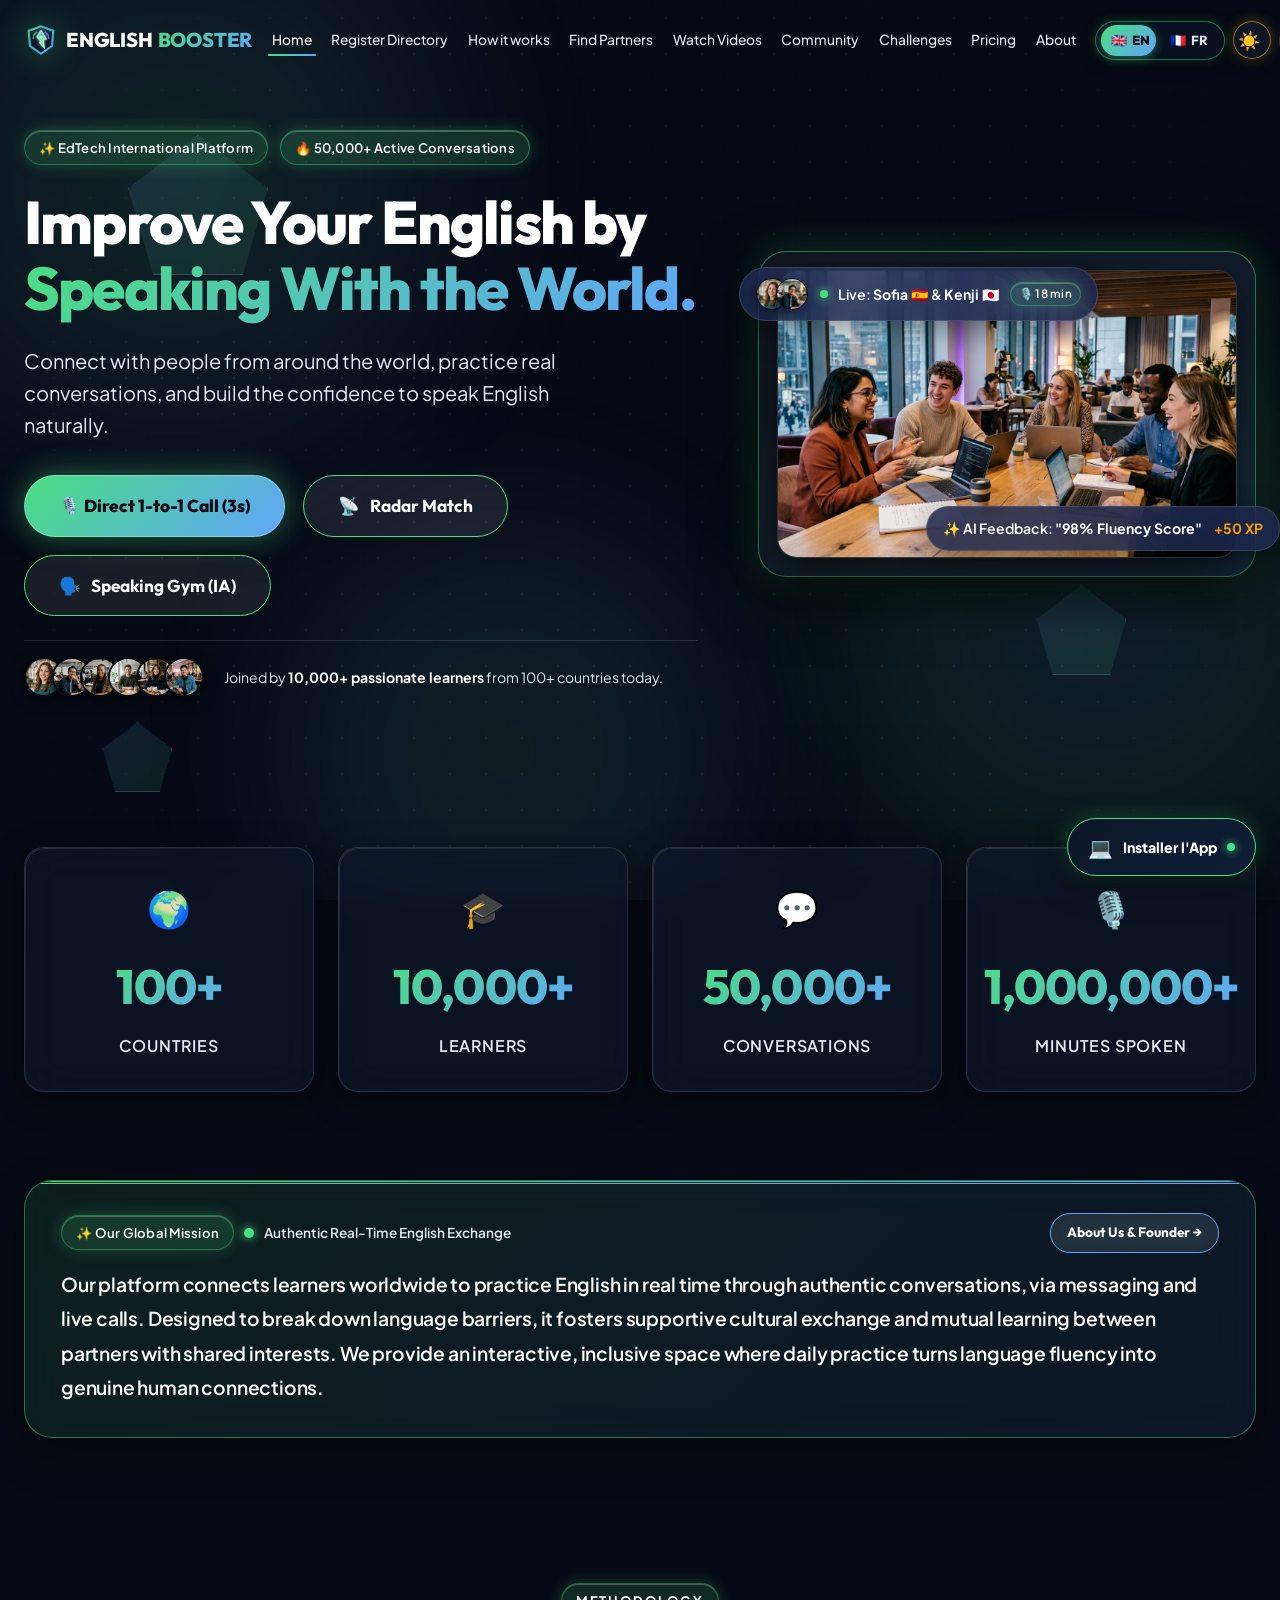
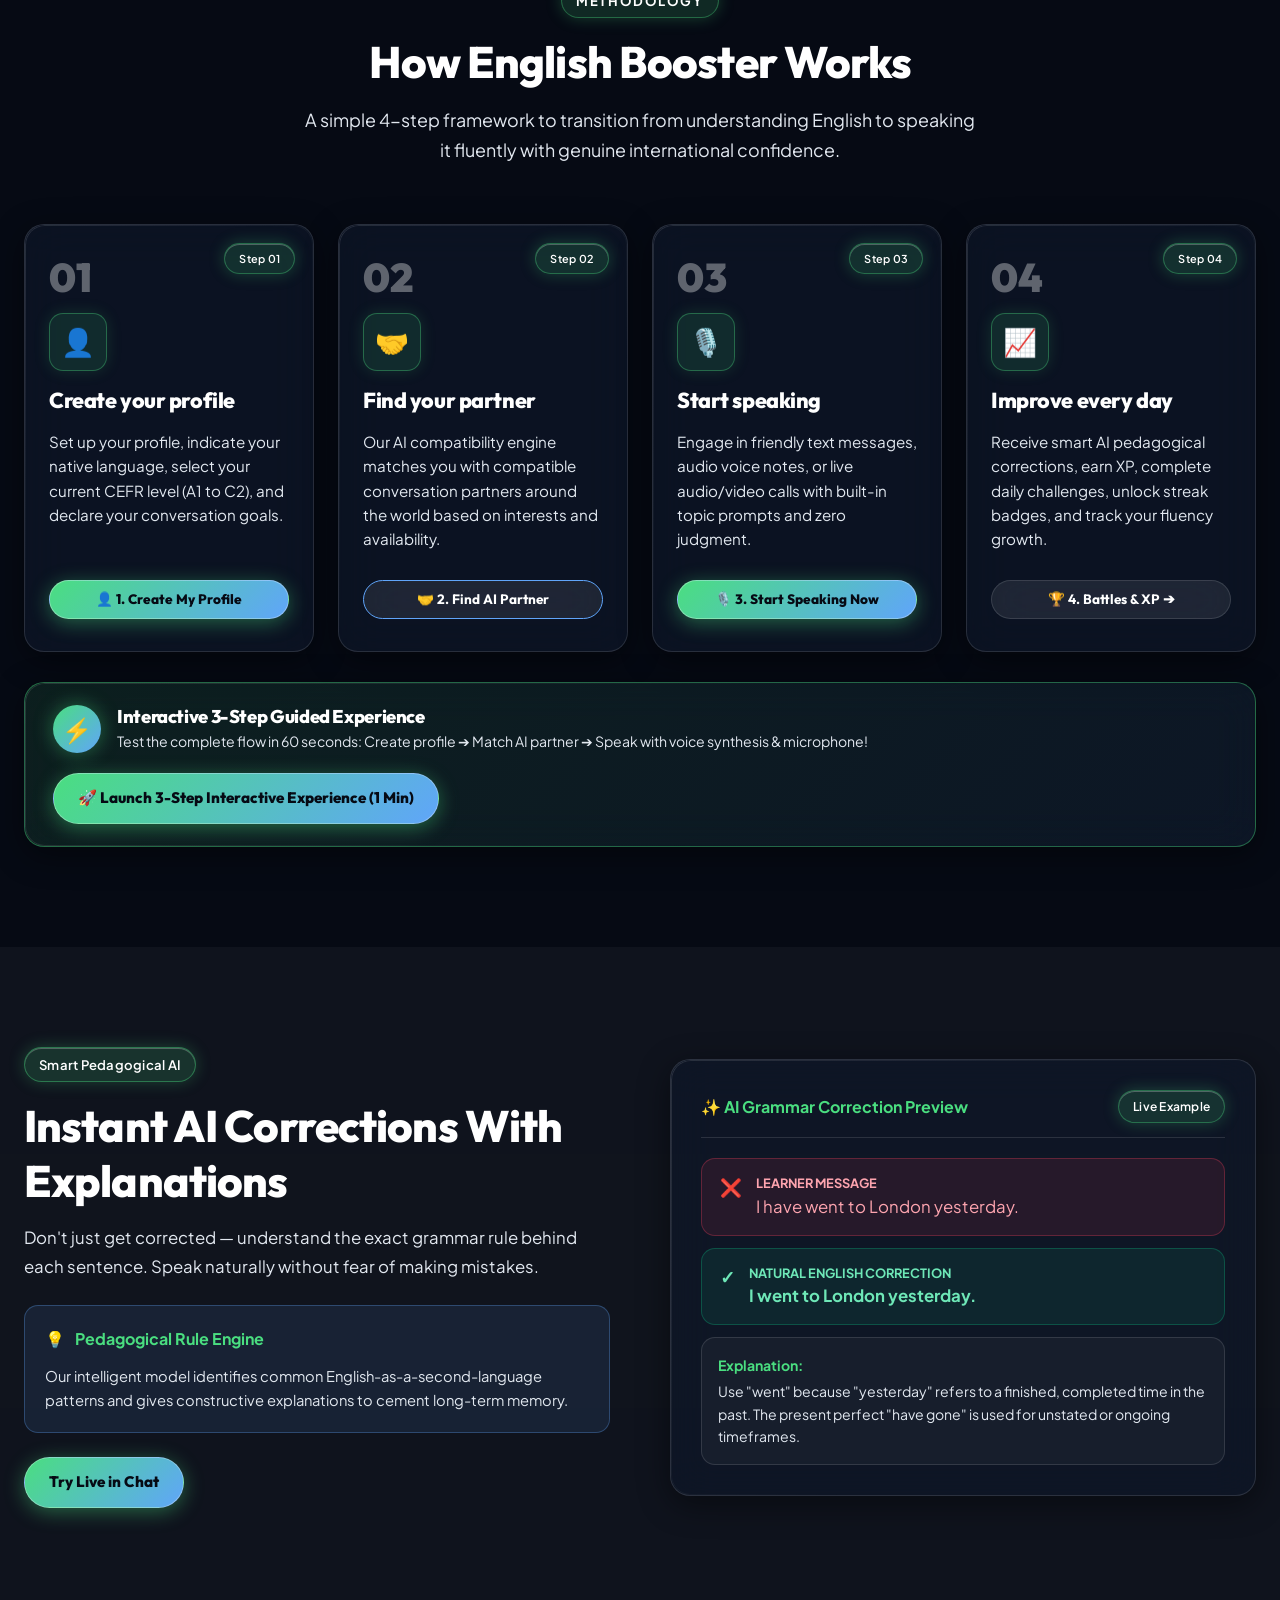
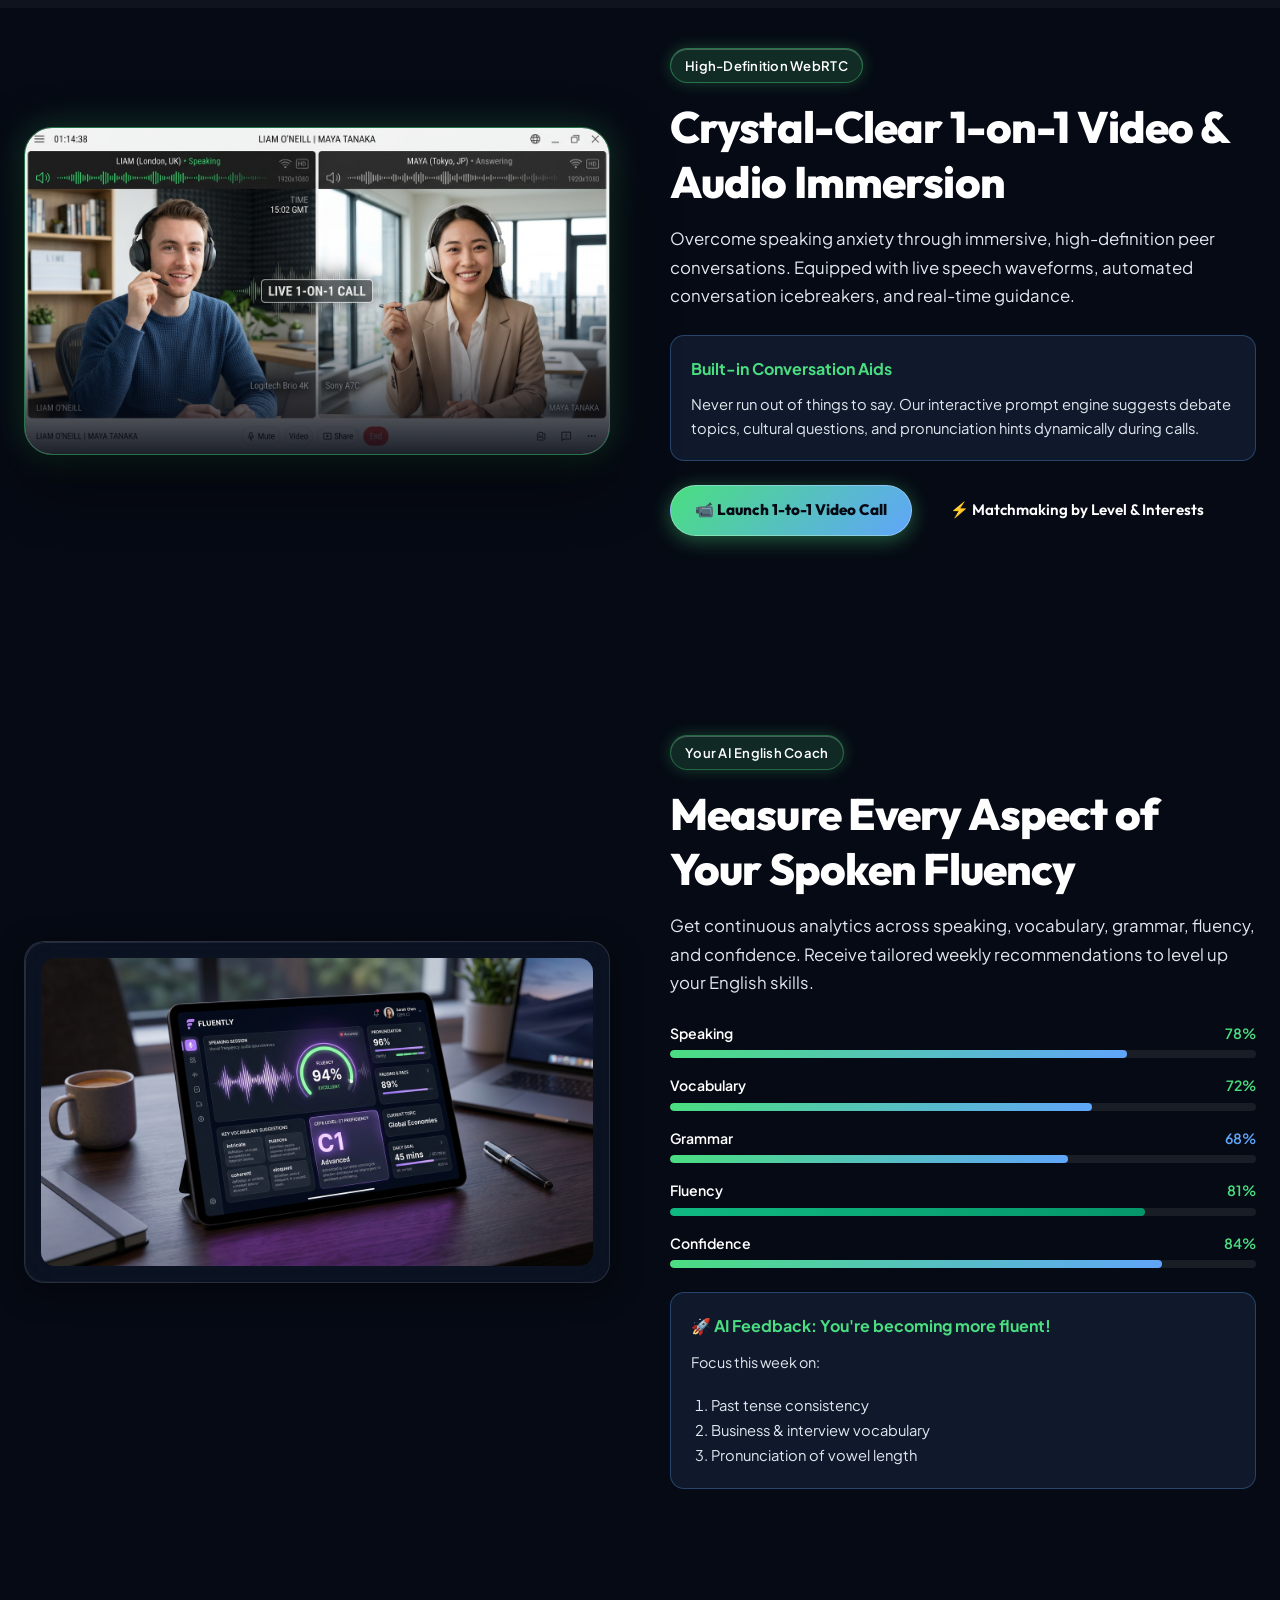
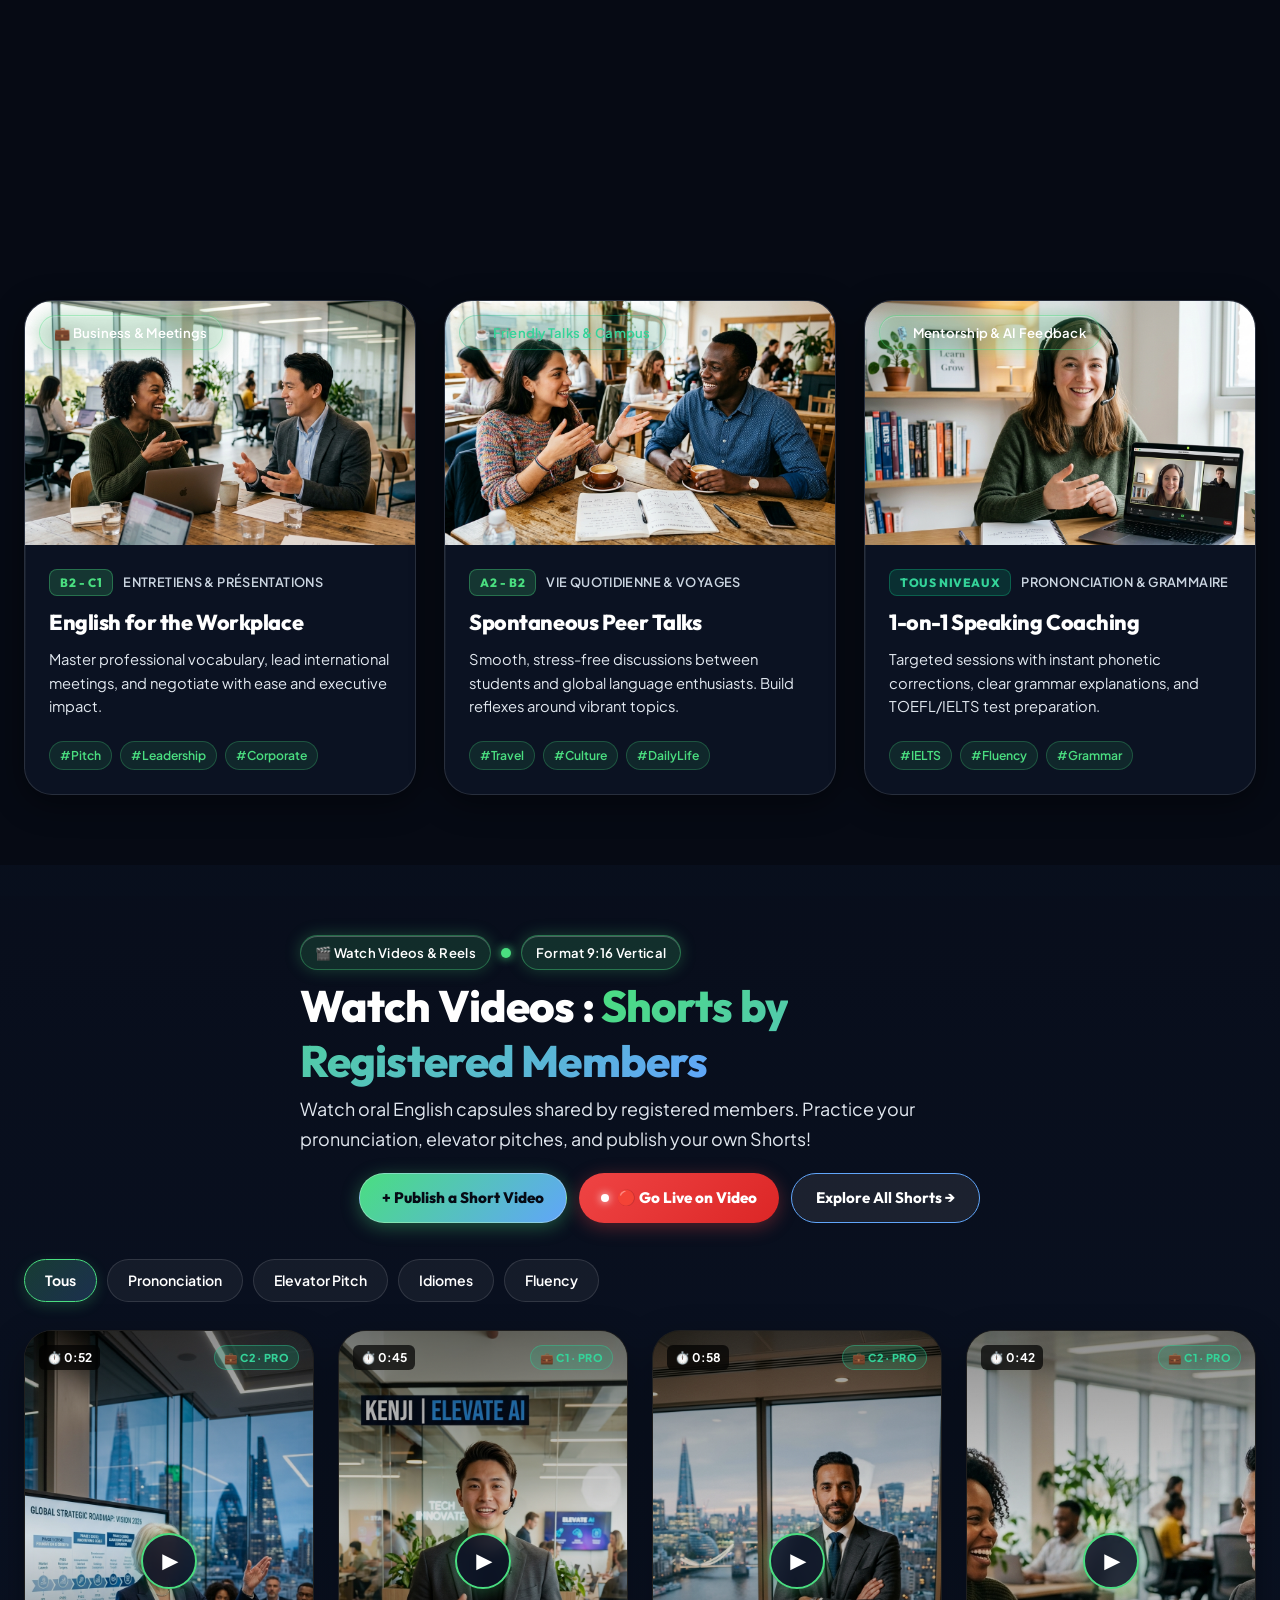
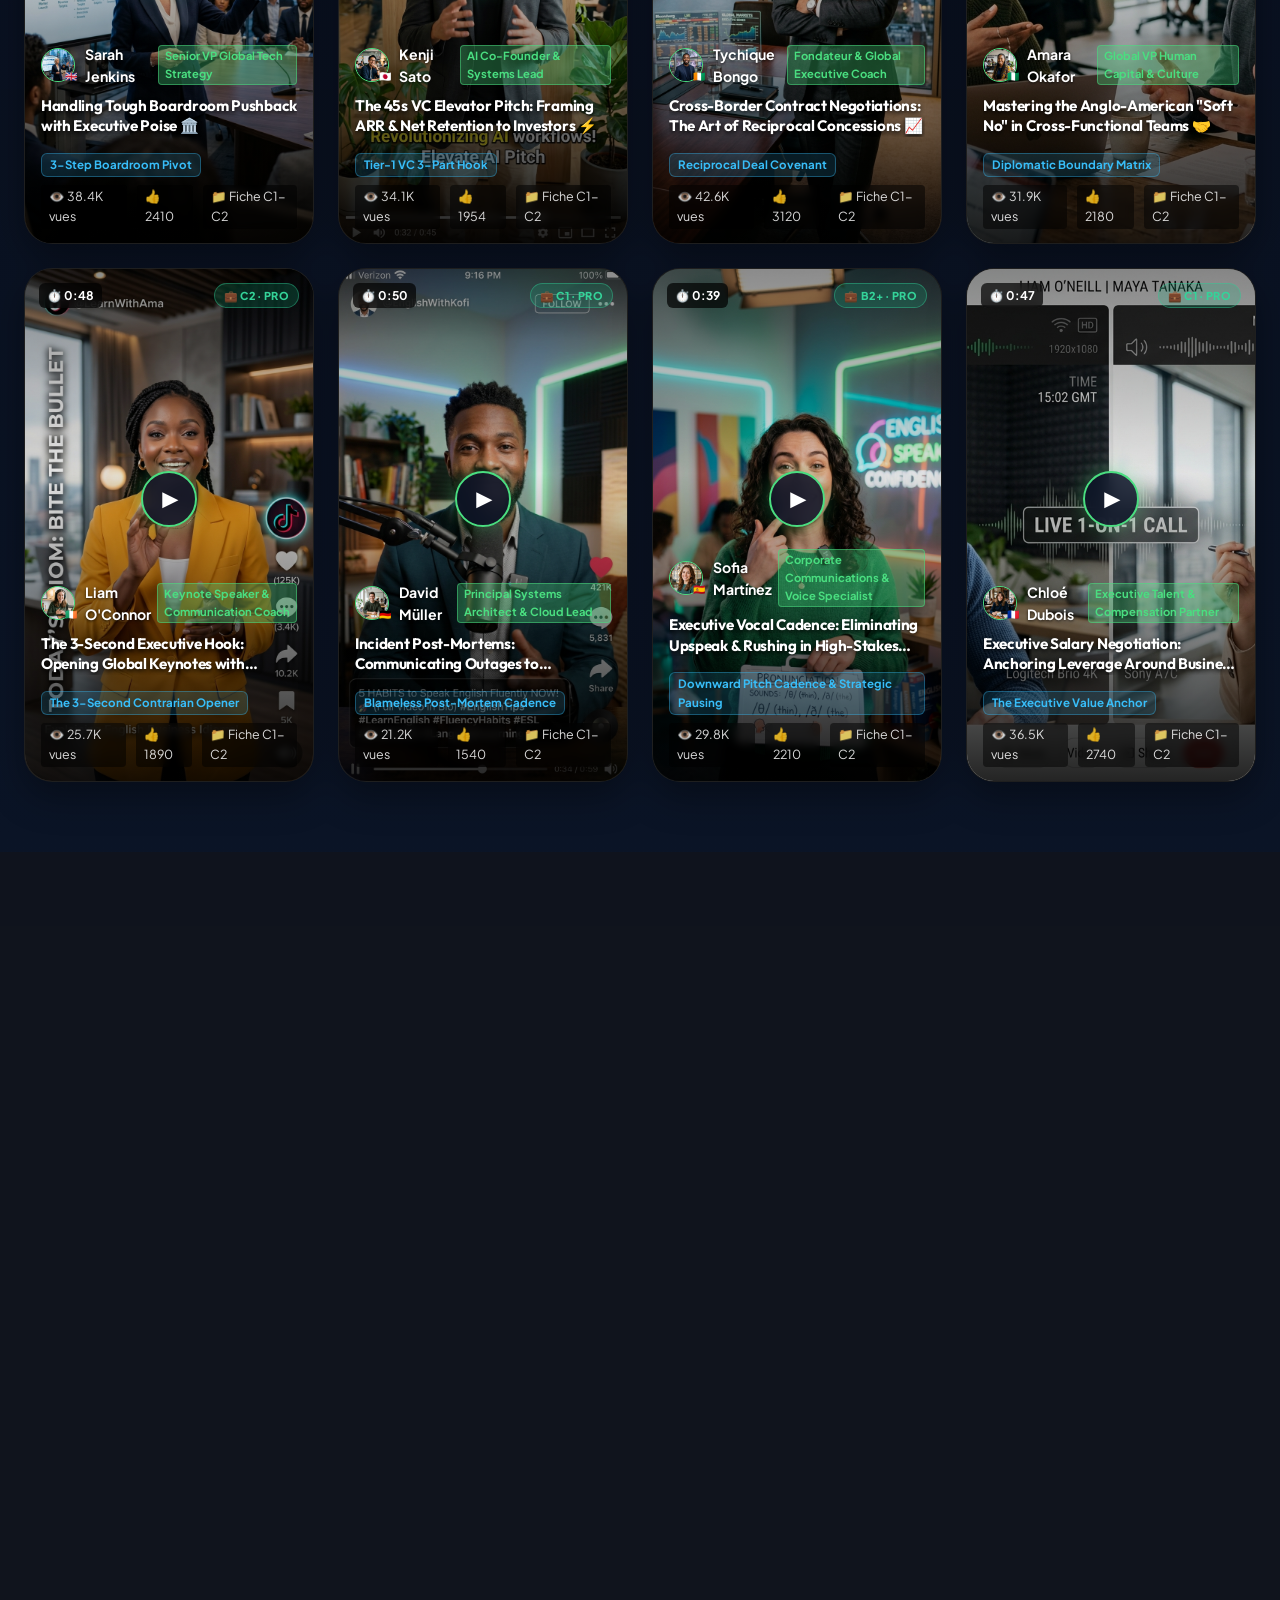
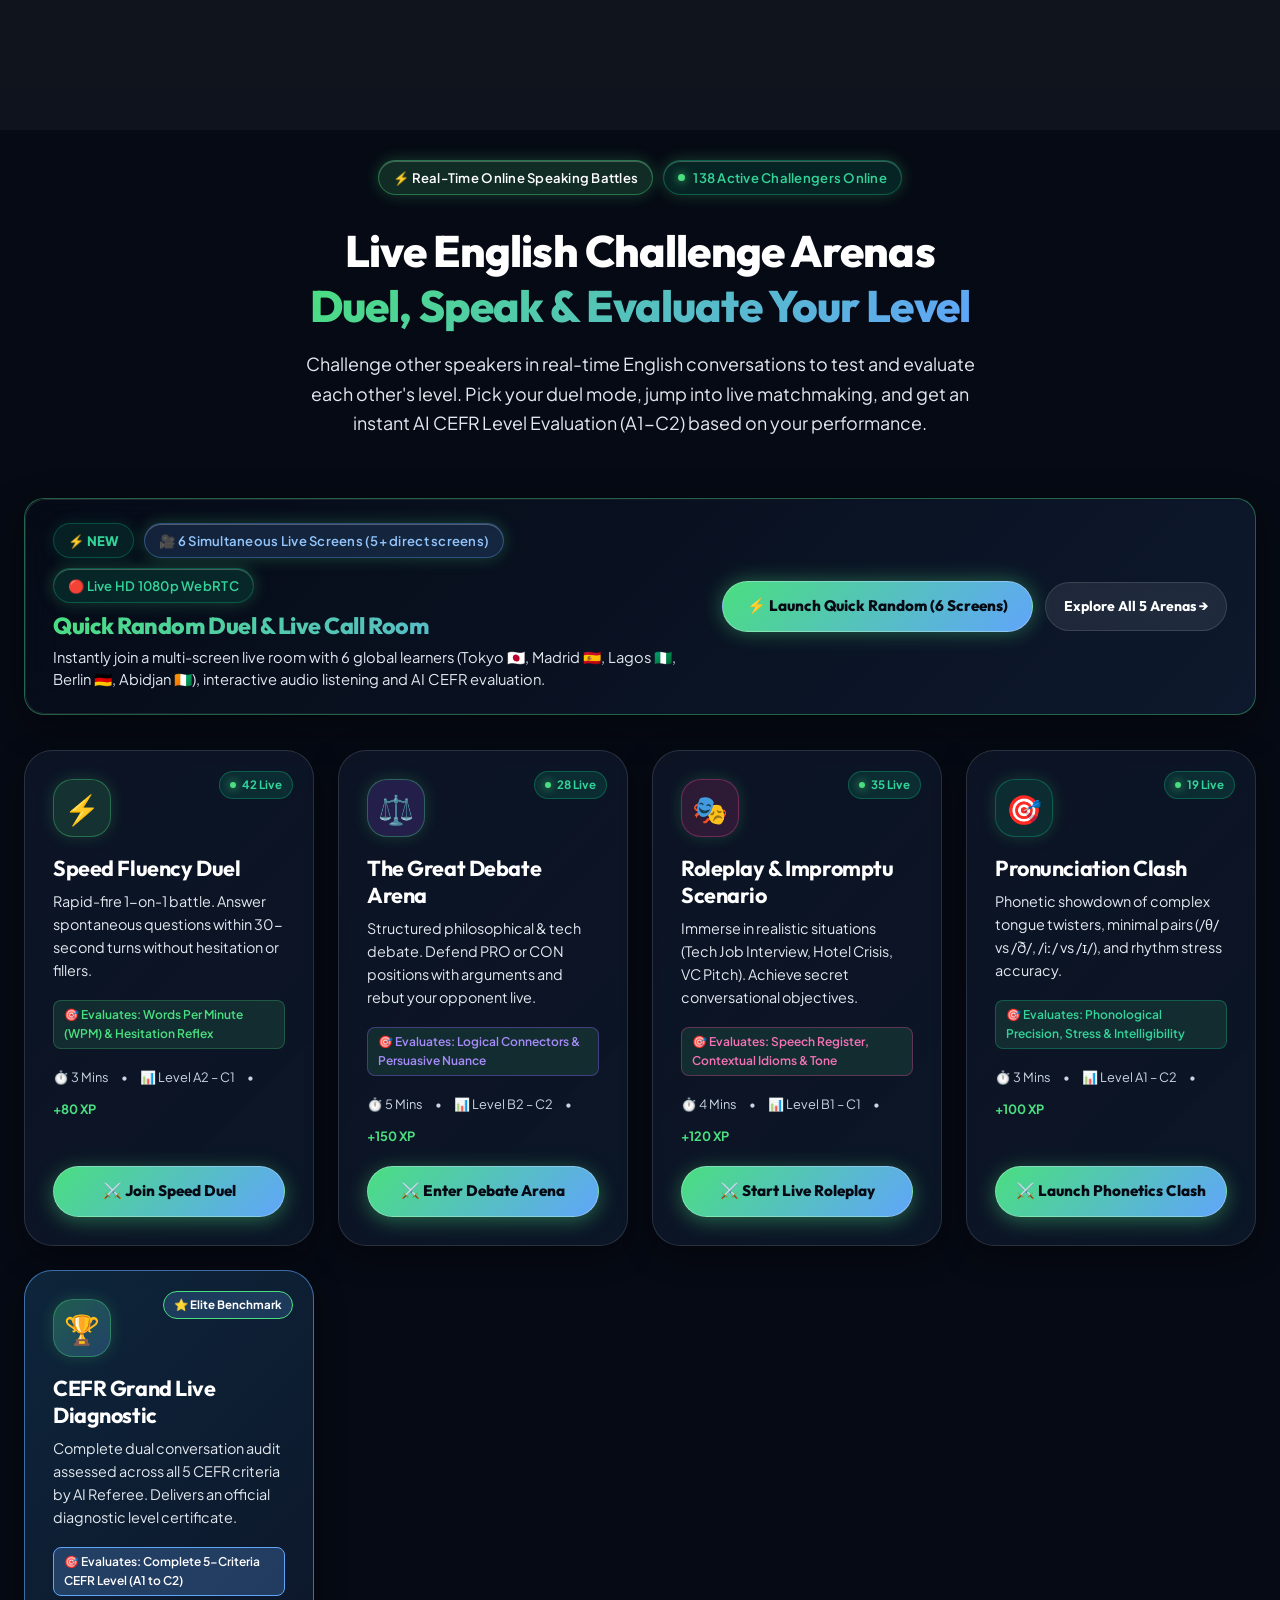
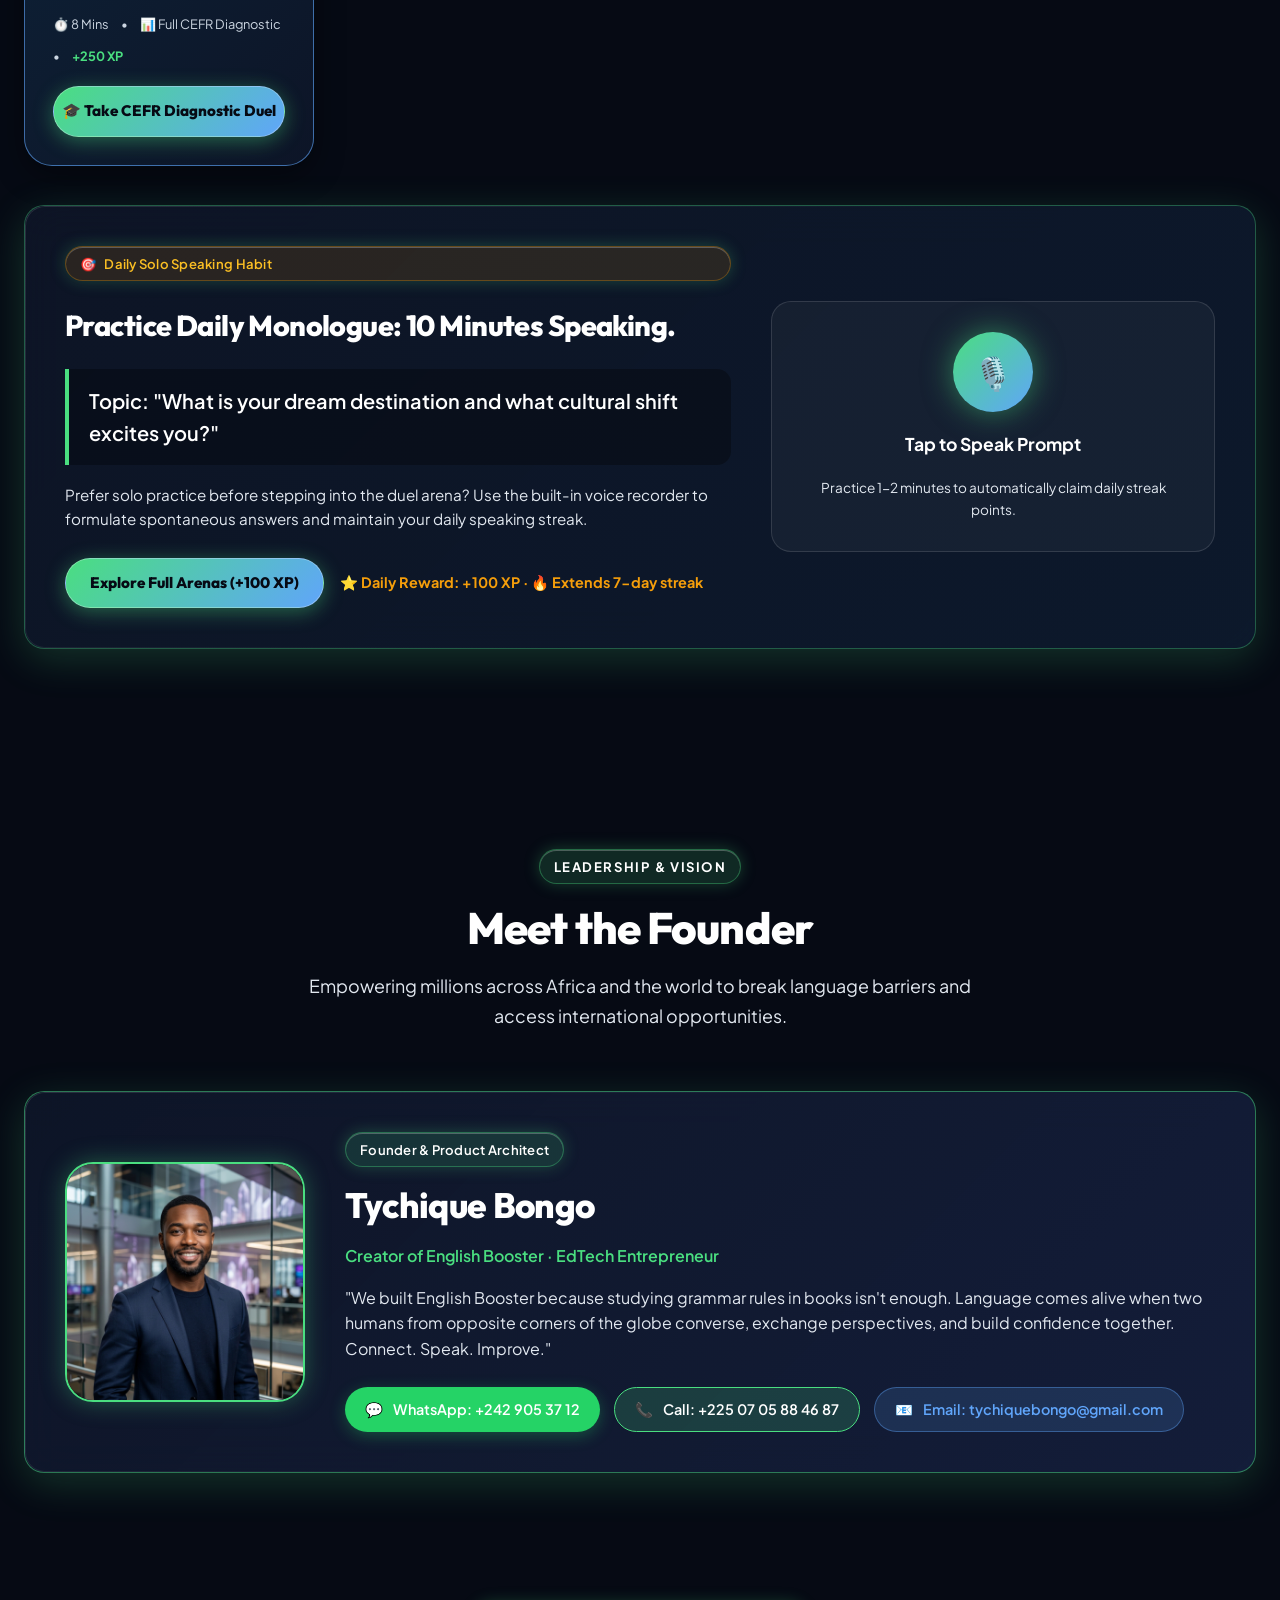
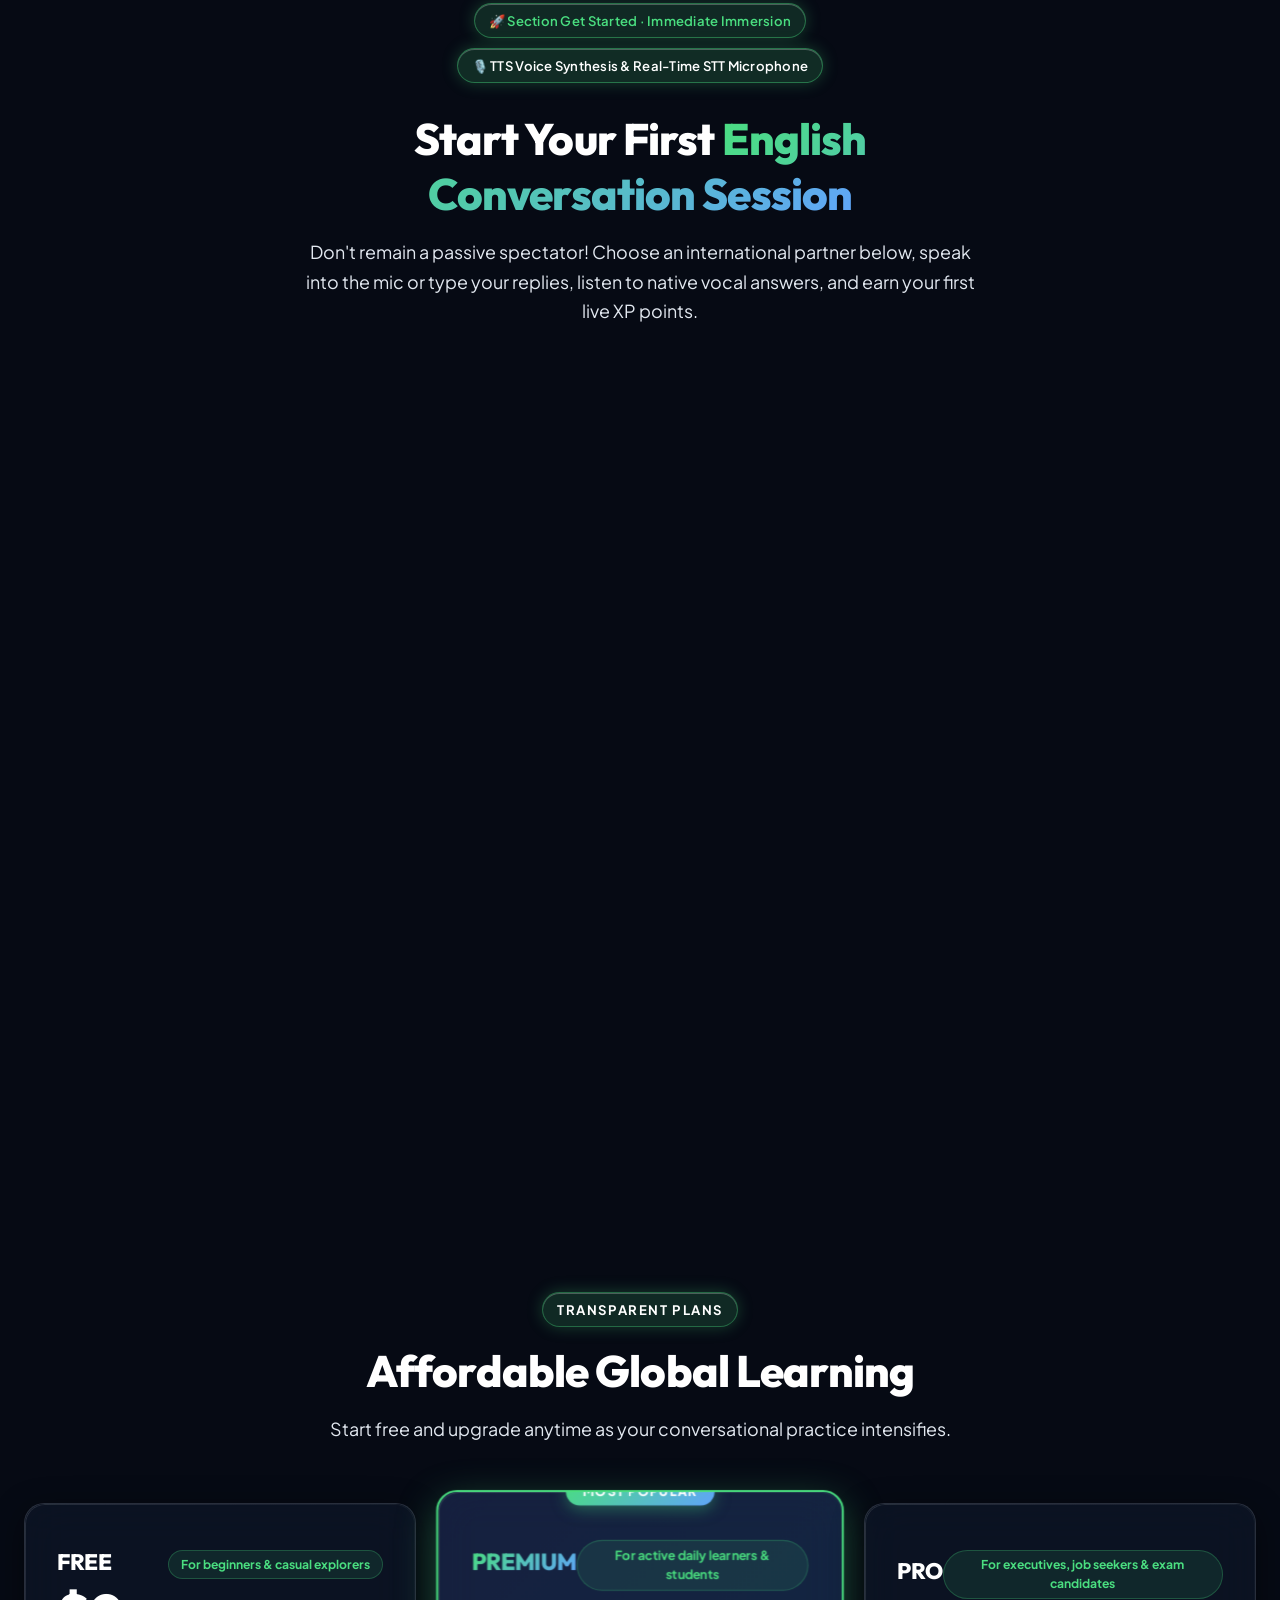
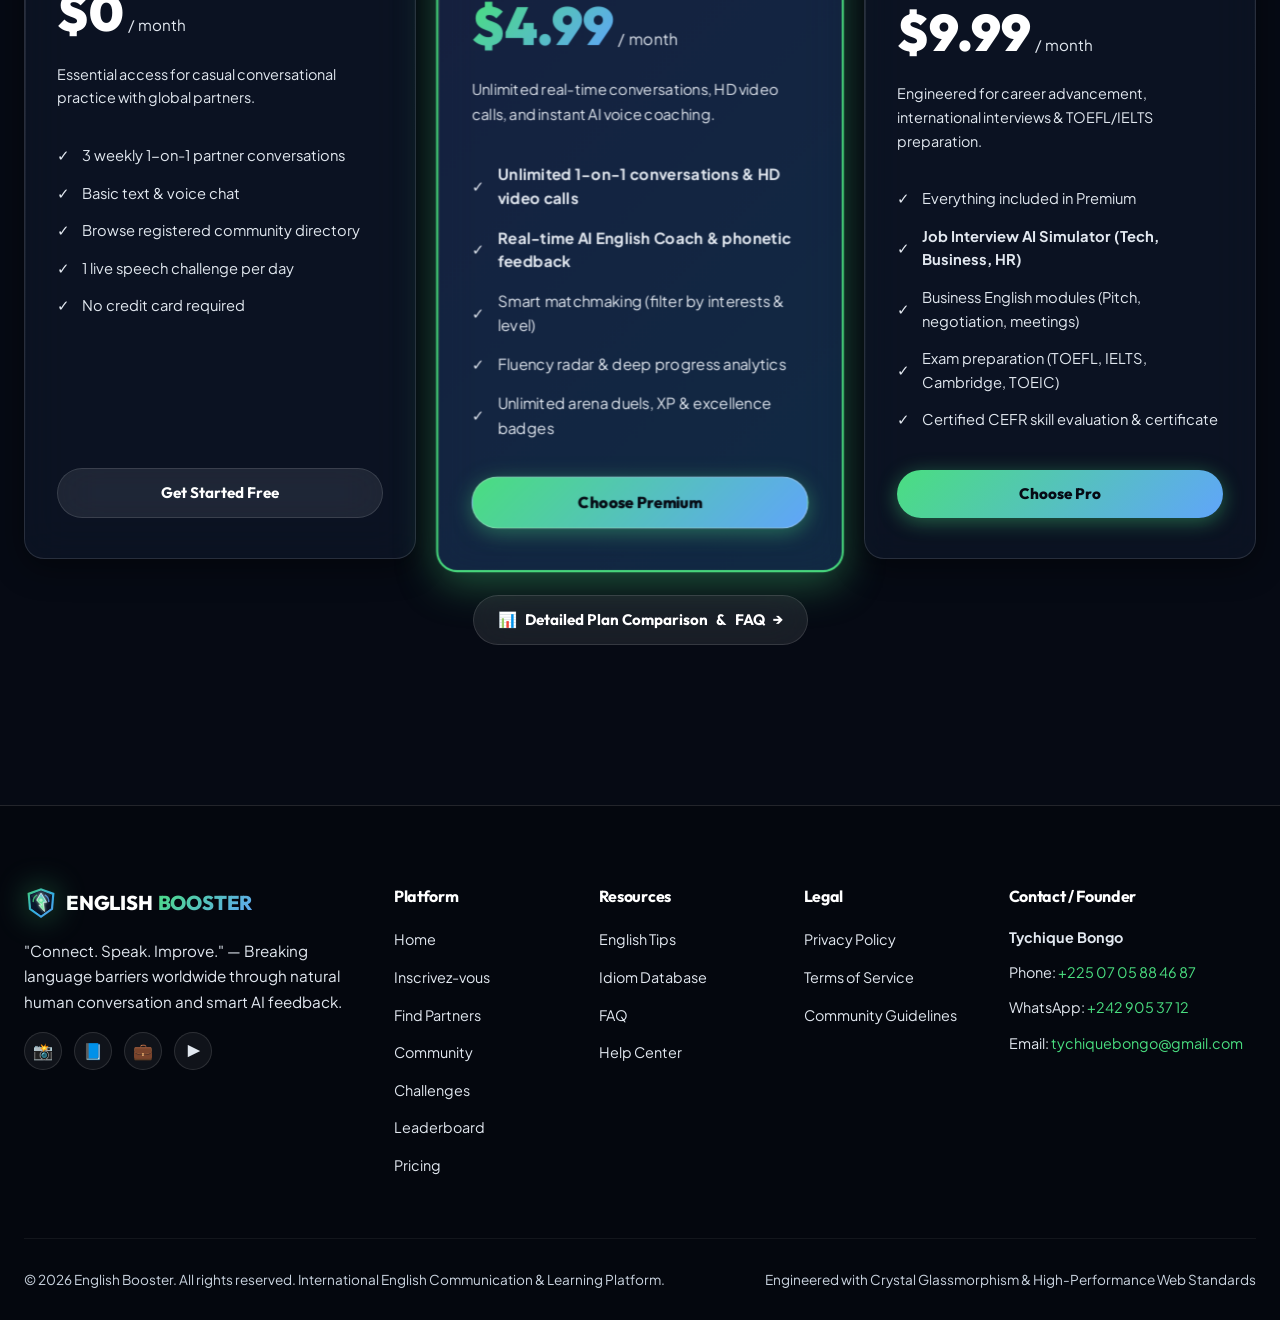
==== commit 75ab1afd: "V9" ====
--- a/index.html
+++ b/index.html
@@ -3,7 +3,7 @@
 <head>
   <meta charset="UTF-8">
   <meta name="viewport" content="width=device-width, initial-scale=1.0">
-  <title>English Booster — Improve Your English by Speaking With the World</title>
+  <title data-i18n="title_home">English Booster — Improve Your English by Speaking With the World</title>
   <meta name="description" content="Connect with native and fluent speakers from around the world. Practice real spoken English conversations, receive instant AI grammar feedback, and build speaking confidence.">
   <link rel="stylesheet" href="css/style.css">
   <link rel="stylesheet" href="css/animations.css">
@@ -44,18 +44,17 @@
 
         <!-- Desktop Navigation Links -->
         <ul class="nav-links">
-          <li><a href="index.html" class="nav-link active">Home</a></li>
-          <li><a href="pages/inscrits.html" class="nav-link">Inscrivez-vous</a></li>
-          <li><a href="#how-it-works" class="nav-link">How it works</a></li>
-          <li><a href="pages/partners.html" class="nav-link">Find Partners</a></li>
+          <li><a href="index.html" class="nav-link active" data-i18n="nav_home">Home</a></li>
+          <li><a href="pages/inscrits.html" class="nav-link" data-i18n="nav_inscrits">Inscrivez-vous</a></li>
+          <li><a href="#how-it-works" class="nav-link" data-i18n="nav_how_it_works">How it works</a></li>
+          <li><a href="pages/partners.html" class="nav-link" data-i18n="nav_partners">Find Partners</a></li>
           <li><a href="pages/watch.html" class="nav-link" data-i18n="nav_watch">Watch Videos</a></li>
-          <li><a href="pages/community.html" class="nav-link">Community</a></li>
-          <li><a href="pages/challenges.html" class="nav-link">Challenges</a></li>
-          <li><a href="pages/pricing.html" class="nav-link">Pricing</a></li>
-          <li><a href="pages/about.html" class="nav-link">About</a></li>
+          <li><a href="pages/community.html" class="nav-link" data-i18n="nav_community">Community</a></li>
+          <li><a href="pages/challenges.html" class="nav-link" data-i18n="nav_challenges">Challenges</a></li>
+          <li><a href="pages/pricing.html" class="nav-link" data-i18n="nav_pricing">Pricing</a></li>
+          <li><a href="pages/about.html" class="nav-link" data-i18n="nav_about">About</a></li>
         </ul>
 
-        <!-- Right Side Actions -->
         <div class="nav-actions">
           <!-- Theme Toggle -->
           <!-- Language Switcher Pill (Multi-Langue Anglais & Français) -->
@@ -71,10 +70,10 @@
             ☀️
           </button>
           
-          <a href="pages/login.html" class="btn btn-secondary btn-sm btn-login">
+          <a href="pages/login.html" class="btn btn-secondary btn-sm btn-login" data-i18n="nav_login">
             Log in
           </a>
-          <a href="#get-started" class="btn btn-primary btn-sm">
+          <a href="#get-started" class="btn btn-primary btn-sm" data-i18n="nav_get_started">
             Get Started
           </a>
 
@@ -106,22 +105,22 @@
       </div>
     </div>
 <ul class="mobile-nav-links">
-      <li><a href="index.html" class="mobile-nav-link active"><span>🏠</span> Home</a></li>
-      <li><a href="pages/inscrits.html" class="mobile-nav-link"><span>✍️</span> Inscrivez-vous</a></li>
+      <li><a href="index.html" class="mobile-nav-link active"><span>🏠</span> <span data-i18n="nav_home">Home</span></a></li>
+      <li><a href="pages/inscrits.html" class="mobile-nav-link"><span>✍️</span> <span data-i18n="nav_inscrits">Inscrivez-vous</span></a></li>
       <li><a href="pages/watch.html" class="mobile-nav-link"><span>🎬</span> <span data-i18n="nav_watch">Watch Videos</span></a></li>
-      <li><a href="#get-started" class="mobile-nav-link"><span>🚀</span> Get Started (Conversation)</a></li>
-      <li><a href="#how-it-works" class="mobile-nav-link"><span>⚙️</span> How it works</a></li>
-      <li><a href="pages/partners.html" class="mobile-nav-link"><span>🔎</span> Find Partners</a></li>
-      <li><a href="pages/dashboard.html" class="mobile-nav-link"><span>📊</span> Dashboard</a></li>
-      <li><a href="pages/chat.html" class="mobile-nav-link"><span>💬</span> Live Chat</a></li>
-      <li><a href="pages/community.html" class="mobile-nav-link"><span>👥</span> Community</a></li>
-      <li><a href="pages/challenges.html" class="mobile-nav-link"><span>🎯</span> Daily Challenges</a></li>
-      <li><a href="pages/pricing.html" class="mobile-nav-link"><span>💎</span> Pricing</a></li>
-      <li><a href="pages/about.html" class="mobile-nav-link"><span>ℹ️</span> About & Founder</a></li>
+      <li><a href="#get-started" class="mobile-nav-link"><span>🚀</span> <span data-i18n="nav_get_started">Get Started</span></a></li>
+      <li><a href="#how-it-works" class="mobile-nav-link"><span>⚙️</span> <span data-i18n="nav_how_it_works">How it works</span></a></li>
+      <li><a href="pages/partners.html" class="mobile-nav-link"><span>🔎</span> <span data-i18n="nav_partners">Find Partners</span></a></li>
+      <li><a href="pages/dashboard.html" class="mobile-nav-link"><span>📊</span> <span data-i18n="nav_dashboard">Dashboard</span></a></li>
+      <li><a href="pages/chat.html" class="mobile-nav-link"><span>💬</span> <span data-i18n="nav_chat">Live Chat</span></a></li>
+      <li><a href="pages/community.html" class="mobile-nav-link"><span>👥</span> <span data-i18n="nav_community">Community</span></a></li>
+      <li><a href="pages/challenges.html" class="mobile-nav-link"><span>🎯</span> <span data-i18n="nav_challenges">Daily Challenges</span></a></li>
+      <li><a href="pages/pricing.html" class="mobile-nav-link"><span>💎</span> <span data-i18n="nav_pricing">Pricing</span></a></li>
+      <li><a href="pages/about.html" class="mobile-nav-link"><span>ℹ️</span> <span data-i18n="nav_about">About & Founder</span></a></li>
     </ul>
     <div style="display: flex; flex-direction: column; gap: 12px; margin-top: auto;">
-      <a href="pages/login.html" class="btn btn-secondary" style="width: 100%;">Log in</a>
-      <a href="#get-started" class="btn btn-primary" style="width: 100%;">Get Started Free</a>
+      <a href="pages/login.html" class="btn btn-secondary" style="width: 100%;" data-i18n="nav_login">Log in</a>
+      <a href="#get-started" class="btn btn-primary" style="width: 100%;" data-i18n="nav_get_started">Get Started Free</a>
     </div>
   </div>
 
@@ -141,7 +140,8 @@
 
           <div class="hero-cta-group">
             <button type="button" class="btn btn-primary btn-lg btn-direct-call-guided" style="box-shadow: 0 0 30px rgba(74, 222, 128, 0.45); font-weight: 800;" data-i18n="hero_btn_call"><span>🎙️</span> Appel Direct 1-to-1 (3s)</button>
-            <button type="button" class="btn btn-secondary btn-lg btn-trigger-fast-matchmaking" style="border-color: var(--blue-400); font-weight: 700;" data-i18n="hero_btn_match"><span>⚡</span> Matchmaking Rapide</button>
+            <button type="button" class="btn btn-secondary btn-lg btn-trigger-radar-scanner" style="border-color: var(--cyan-primary); font-weight: 700;"><span>📡</span> Radar Match</button>
+            <button type="button" class="btn btn-secondary btn-lg btn-trigger-voice-gym" style="border-color: var(--purple-400); font-weight: 700;"><span>🗣️</span> Speaking Gym (IA)</button>
           </div>
 
           <div class="hero-trust">
@@ -236,16 +236,17 @@
 
         <div class="how-steps-grid">
           <!-- Step 1 -->
+          <!-- Step 1 -->
           <div class="glass-card how-step-card reveal-init" data-step="1" title="Click to test: Create your profile">
-            <span class="step-card-badge crystal-badge" style="font-size: 0.68rem;">Step 01</span>
+            <span class="step-card-badge crystal-badge" style="font-size: 0.68rem;" data-i18n="step_1_num">Step 01</span>
             <span class="step-number">01</span>
             <div class="step-icon-wrap">👤</div>
-            <h3 class="step-title">Create your profile</h3>
-            <p class="step-text">
+            <h3 class="step-title" data-i18n="step_1_title">Create your profile</h3>
+            <p class="step-text" data-i18n="step_1_desc">
               Set up your profile, indicate your native language, select your current CEFR level (A1 to C2), and declare your conversation goals.
             </p>
             <div class="step-action-wrap">
-              <button type="button" class="btn btn-primary btn-sm btn-step-trigger" data-step="1" style="width: 100%; justify-content: center;">
+              <button type="button" class="btn btn-primary btn-sm btn-step-trigger" data-step="1" style="width: 100%; justify-content: center;" data-i18n="step_1_btn">
                 👤 1. Create My Profile
               </button>
             </div>
@@ -253,15 +254,15 @@
 
           <!-- Step 2 -->
           <div class="glass-card how-step-card reveal-init reveal-delay-1" data-step="2" title="Click to test: Find your partner">
-            <span class="step-card-badge crystal-badge" style="font-size: 0.68rem;">Step 02</span>
+            <span class="step-card-badge crystal-badge" style="font-size: 0.68rem;" data-i18n="step_2_num">Step 02</span>
             <span class="step-number">02</span>
             <div class="step-icon-wrap">🤝</div>
-            <h3 class="step-title">Find your partner</h3>
-            <p class="step-text">
+            <h3 class="step-title" data-i18n="step_2_title">Find your partner</h3>
+            <p class="step-text" data-i18n="step_2_desc">
               Our AI compatibility engine matches you with compatible conversation partners around the world based on interests and availability.
             </p>
             <div class="step-action-wrap">
-              <button type="button" class="btn btn-secondary btn-sm btn-step-trigger" data-step="2" style="width: 100%; justify-content: center; border-color: var(--blue-400);">
+              <button type="button" class="btn btn-secondary btn-sm btn-step-trigger" data-step="2" style="width: 100%; justify-content: center; border-color: var(--blue-400);" data-i18n="step_2_btn">
                 🤝 2. Find AI Partner
               </button>
             </div>
@@ -269,15 +270,15 @@
 
           <!-- Step 3 -->
           <div class="glass-card how-step-card reveal-init reveal-delay-2" data-step="3" title="Click to test: Start speaking">
-            <span class="step-card-badge crystal-badge" style="font-size: 0.68rem;">Step 03</span>
+            <span class="step-card-badge crystal-badge" style="font-size: 0.68rem;" data-i18n="step_3_num">Step 03</span>
             <span class="step-number">03</span>
             <div class="step-icon-wrap">🎙️</div>
-            <h3 class="step-title">Start speaking</h3>
-            <p class="step-text">
+            <h3 class="step-title" data-i18n="step_3_title">Start speaking</h3>
+            <p class="step-text" data-i18n="step_3_desc">
               Engage in friendly text messages, audio voice notes, or live audio/video calls with built-in topic prompts and zero judgment.
             </p>
             <div class="step-action-wrap">
-              <button type="button" class="btn btn-primary btn-sm btn-step-trigger" data-step="3" style="width: 100%; justify-content: center;">
+              <button type="button" class="btn btn-primary btn-sm btn-step-trigger" data-step="3" style="width: 100%; justify-content: center;" data-i18n="step_3_btn">
                 🎙️ 3. Start Speaking Now
               </button>
             </div>
@@ -285,15 +286,15 @@
 
           <!-- Step 4 -->
           <div class="glass-card how-step-card reveal-init reveal-delay-3" data-step="4" title="Click to view challenges and battles">
-            <span class="step-card-badge crystal-badge" style="font-size: 0.68rem;">Step 04</span>
+            <span class="step-card-badge crystal-badge" style="font-size: 0.68rem;" data-i18n="step_4_num">Step 04</span>
             <span class="step-number">04</span>
             <div class="step-icon-wrap">📈</div>
-            <h3 class="step-title">Improve every day</h3>
-            <p class="step-text">
+            <h3 class="step-title" data-i18n="step_4_title">Improve every day</h3>
+            <p class="step-text" data-i18n="step_4_desc">
               Receive smart AI pedagogical corrections, earn XP, complete daily challenges, unlock streak badges, and track your fluency growth.
             </p>
             <div class="step-action-wrap">
-              <a href="pages/challenges.html" class="btn btn-secondary btn-sm" style="width: 100%; justify-content: center;">
+              <a href="pages/challenges.html" class="btn btn-secondary btn-sm" style="width: 100%; justify-content: center;" data-i18n="step_4_btn">
                 🏆 4. Battles & XP ➔
               </a>
             </div>
@@ -307,13 +308,13 @@
               ⚡
             </div>
             <div>
-              <h4 style="font-size: 1.15rem; margin-bottom: 2px;">Interactive 3-Step Guided Experience</h4>
-              <p style="color: var(--text-muted); font-size: 0.88rem; margin: 0;">
+              <h4 style="font-size: 1.15rem; margin-bottom: 2px;" data-i18n="how_guided_title">Interactive 3-Step Guided Experience</h4>
+              <p style="color: var(--text-muted); font-size: 0.88rem; margin: 0;" data-i18n="how_guided_desc">
                 Test the complete flow in 60 seconds: Create profile ➔ Match AI partner ➔ Speak with voice synthesis & microphone!
               </p>
             </div>
           </div>
-          <button type="button" class="btn btn-primary btn-launch-how-it-works">
+          <button type="button" class="btn btn-primary btn-launch-how-it-works" data-i18n="how_guided_btn">
             🚀 Launch 3-Step Interactive Experience (1 Min)
           </button>
         </div>
@@ -325,23 +326,23 @@
       <div class="container">
         <div class="feature-showcase-grid">
           <div class="reveal-init">
-            <span class="crystal-badge crystal-badge-purple">Smart Pedagogical AI</span>
-            <h2 class="section-title" style="margin: 16px 0;">Instant AI Corrections With Explanations</h2>
-            <p style="color: var(--text-muted); font-size: 1.05rem; line-height: 1.7; margin-bottom: 24px;">
+            <span class="crystal-badge crystal-badge-purple" data-i18n="ai_demo_badge">Smart Pedagogical AI</span>
+            <h2 class="section-title" style="margin: 16px 0;" data-i18n="ai_demo_title">Instant AI Corrections With Explanations</h2>
+            <p style="color: var(--text-muted); font-size: 1.05rem; line-height: 1.7; margin-bottom: 24px;" data-i18n="ai_demo_desc">
               Don't just get corrected — understand the exact grammar rule behind each sentence. Speak naturally without fear of making mistakes.
             </p>
             
             <div class="ai-feedback-box">
               <div class="feedback-headline">
-                <span>💡</span> Pedagogical Rule Engine
-              </div>
-              <p style="color: var(--text-muted); font-size: 0.92rem;">
+                <span>💡</span> <span data-i18n="ai_demo_engine">Pedagogical Rule Engine</span>
+              </div>
+              <p style="color: var(--text-muted); font-size: 0.92rem;" data-i18n="ai_demo_engine_desc">
                 Our intelligent model identifies common English-as-a-second-language patterns and gives constructive explanations to cement long-term memory.
               </p>
             </div>
 
             <div style="margin-top: 24px;">
-              <a href="pages/chat.html" class="btn btn-primary">
+              <a href="pages/chat.html" class="btn btn-primary" data-i18n="ai_demo_chat_btn">
                 Try Live in Chat
               </a>
             </div>
@@ -349,17 +350,17 @@
 
           <div class="glass-card grammar-demo-card reveal-init reveal-delay-1">
             <div style="display: flex; align-items: center; justify-content: space-between; border-bottom: 1px solid var(--glass-border); padding-bottom: 14px;">
-              <strong style="color: var(--cyan-primary); display: flex; align-items: center; gap: 8px;">
+              <strong style="color: var(--cyan-primary); display: flex; align-items: center; gap: 8px;" data-i18n="ai_preview_title">
                 ✨ AI Grammar Correction Preview
               </strong>
-              <span class="crystal-badge" style="font-size: 0.75rem;">Live Example</span>
+              <span class="crystal-badge" style="font-size: 0.75rem;" data-i18n="ai_preview_badge">Live Example</span>
             </div>
 
             <div class="correction-row">
               <div class="correction-item wrong">
                 <span class="correction-badge">❌</span>
                 <div>
-                  <div style="font-size: 0.8rem; font-weight: 700; text-transform: uppercase;">Learner message</div>
+                  <div style="font-size: 0.8rem; font-weight: 700; text-transform: uppercase;" data-i18n="ai_preview_learner_label">Learner message</div>
                   <div style="font-size: 1.05rem;">I have went to London yesterday.</div>
                 </div>
               </div>
@@ -367,14 +368,14 @@
               <div class="correction-item correct">
                 <span class="correction-badge">✓</span>
                 <div>
-                  <div style="font-size: 0.8rem; font-weight: 700; text-transform: uppercase;">Natural English correction</div>
+                  <div style="font-size: 0.8rem; font-weight: 700; text-transform: uppercase;" data-i18n="ai_preview_correct_label">Natural English correction</div>
                   <div style="font-size: 1.05rem; font-weight: 700;">I went to London yesterday.</div>
                 </div>
               </div>
 
               <div class="correction-explanation">
-                <strong style="color: var(--cyan-primary); display: block; margin-bottom: 4px;">Explanation:</strong>
-                Use <em>"went"</em> because <em>"yesterday"</em> refers to a finished, completed time in the past. The present perfect <em>"have gone"</em> is used for unstated or ongoing timeframes.
+                <strong style="color: var(--cyan-primary); display: block; margin-bottom: 4px;" data-i18n="ai_preview_expl_label">Explanation:</strong>
+                <span data-i18n="ai_preview_expl_text">Use <em>"went"</em> because <em>"yesterday"</em> refers to a finished, completed time in the past. The present perfect <em>"have gone"</em> is used for unstated or ongoing timeframes.</span>
               </div>
             </div>
           </div>
@@ -387,26 +388,26 @@
       <div class="container">
         <div class="feature-showcase-grid reverse">
           <div class="reveal-init">
-            <span class="crystal-badge crystal-badge-cyan">High-Definition WebRTC</span>
-            <h2 class="section-title" style="margin: 16px 0;">Crystal-Clear 1-on-1 Video & Audio Immersion</h2>
-            <p style="color: var(--text-muted); font-size: 1.05rem; line-height: 1.7; margin-bottom: 24px;">
+            <span class="crystal-badge crystal-badge-cyan" data-i18n="call_showcase_badge">High-Definition WebRTC</span>
+            <h2 class="section-title" style="margin: 16px 0;" data-i18n="call_showcase_title">Crystal-Clear 1-on-1 Video & Audio Immersion</h2>
+            <p style="color: var(--text-muted); font-size: 1.05rem; line-height: 1.7; margin-bottom: 24px;" data-i18n="call_showcase_desc">
               Overcome speaking anxiety through immersive, high-definition peer conversations. Equipped with live speech waveforms, automated conversation icebreakers, and real-time guidance.
             </p>
 
             <div class="ai-feedback-box" style="margin-bottom: 24px;">
-              <div class="feedback-headline">
+              <div class="feedback-headline" data-i18n="call_showcase_aids">
                 <span>⚡</span> Built-in Conversation Aids
               </div>
-              <p style="color: var(--text-muted); font-size: 0.92rem; line-height: 1.6;">
+              <p style="color: var(--text-muted); font-size: 0.92rem; line-height: 1.6;" data-i18n="call_showcase_aids_desc">
                 Never run out of things to say. Our interactive prompt engine suggests debate topics, cultural questions, and pronunciation hints dynamically during calls.
               </p>
             </div>
 
             <div style="display: flex; gap: 14px; flex-wrap: wrap;">
-              <button type="button" class="btn btn-primary btn-direct-call-guided" id="btn-demo-call">
+              <button type="button" class="btn btn-primary btn-direct-call-guided" id="btn-demo-call" data-i18n="call_showcase_btn_call">
                 <span>📹</span> Lancer un Appel Vidéo 1-to-1
               </button>
-              <button type="button" class="btn btn-glass btn-trigger-fast-matchmaking">
+              <button type="button" class="btn btn-glass btn-trigger-fast-matchmaking" data-i18n="call_showcase_btn_match">
                 <span>⚡</span> Matchmaking par Niveau & Intérêts
               </button>
             </div>
@@ -425,44 +426,44 @@
       <div class="container">
         <div class="feature-showcase-grid reverse">
           <div class="reveal-init">
-            <span class="crystal-badge">Your AI English Coach</span>
-            <h2 class="section-title" style="margin: 16px 0;">Measure Every Aspect of Your Spoken Fluency</h2>
-            <p style="color: var(--text-muted); font-size: 1.05rem; line-height: 1.7; margin-bottom: 24px;">
+            <span class="crystal-badge" data-i18n="coach_badge">Your AI English Coach</span>
+            <h2 class="section-title" style="margin: 16px 0;" data-i18n="coach_title">Measure Every Aspect of Your Spoken Fluency</h2>
+            <p style="color: var(--text-muted); font-size: 1.05rem; line-height: 1.7; margin-bottom: 24px;" data-i18n="coach_desc">
               Get continuous analytics across speaking, vocabulary, grammar, fluency, and confidence. Receive tailored weekly recommendations to level up your English skills.
             </p>
 
             <div class="analytics-bars">
               <div class="bar-item">
                 <div class="bar-header">
-                  <span>Speaking</span>
+                  <span data-i18n="coach_speaking">Speaking</span>
                   <span style="color: var(--cyan-primary);">78%</span>
                 </div>
                 <div class="progress-track"><div class="progress-fill" style="width: 78%;"></div></div>
               </div>
               <div class="bar-item">
                 <div class="bar-header">
-                  <span>Vocabulary</span>
+                  <span data-i18n="coach_vocab">Vocabulary</span>
                   <span style="color: var(--cyan-primary);">72%</span>
                 </div>
                 <div class="progress-track"><div class="progress-fill" style="width: 72%;"></div></div>
               </div>
               <div class="bar-item">
                 <div class="bar-header">
-                  <span>Grammar</span>
+                  <span data-i18n="coach_grammar">Grammar</span>
                   <span style="color: var(--blue-400);">68%</span>
                 </div>
                 <div class="progress-track"><div class="progress-fill purple" style="width: 68%;"></div></div>
               </div>
               <div class="bar-item">
                 <div class="bar-header">
-                  <span>Fluency</span>
+                  <span data-i18n="coach_fluency">Fluency</span>
                   <span style="color: var(--emerald-accent);">81%</span>
                 </div>
                 <div class="progress-track"><div class="progress-fill emerald" style="width: 81%;"></div></div>
               </div>
               <div class="bar-item">
                 <div class="bar-header">
-                  <span>Confidence</span>
+                  <span data-i18n="coach_confidence">Confidence</span>
                   <span style="color: var(--cyan-primary);">84%</span>
                 </div>
                 <div class="progress-track"><div class="progress-fill" style="width: 84%;"></div></div>
@@ -470,14 +471,14 @@
             </div>
 
             <div class="ai-feedback-box" style="margin-top: 24px;">
-              <div class="feedback-headline">
+              <div class="feedback-headline" data-i18n="coach_feedback_headline">
                 <span>🚀</span> AI Feedback: You're becoming more fluent!
               </div>
-              <p style="font-size: 0.9rem; color: var(--text-muted); margin-bottom: 6px;">Focus this week on:</p>
+              <p style="font-size: 0.9rem; color: var(--text-muted); margin-bottom: 6px;" data-i18n="coach_focus_this_week">Focus this week on:</p>
               <ol class="feedback-list">
-                <li>Past tense consistency</li>
-                <li>Business & interview vocabulary</li>
-                <li>Pronunciation of vowel length</li>
+                <li data-i18n="coach_focus_item_1">Past tense consistency</li>
+                <li data-i18n="coach_focus_item_2">Business & interview vocabulary</li>
+                <li data-i18n="coach_focus_item_3">Pronunciation of vowel length</li>
               </ol>
             </div>
           </div>
@@ -493,9 +494,9 @@
     <section class="section-wrapper" id="conversation-gallery" style="padding: 70px 0;">
       <div class="container">
         <div class="section-header reveal-init" style="text-align: center; max-width: 820px; margin: 0 auto 48px;">
-          <span class="crystal-badge section-tag">Immersion Réelle & Pratique Quotidienne</span>
-          <h2 class="section-title" style="margin-top: 12px;">Des Vraies Conversations en Anglais, Partout dans le Monde</h2>
-          <p class="section-desc">
+          <span class="crystal-badge section-tag" data-i18n="conv_gallery_tag">Immersion Réelle & Pratique Quotidienne</span>
+          <h2 class="section-title" style="margin-top: 12px;" data-i18n="conv_gallery_title">Des Vraies Conversations en Anglais, Partout dans le Monde</h2>
+          <p class="section-desc" data-i18n="conv_gallery_desc">
             Découvrez comment nos membres s'expriment avec assurance : du monde professionnel aux discussions amicales et au tutorat individuel en direct.
           </p>
         </div>
@@ -506,7 +507,7 @@
             <div class="conv-card-img-wrap">
               <img src="assets/images/conversation-business.jpg" alt="Conversation Professionnelle en Anglais — Business English" loading="lazy">
               <div class="conv-card-badge-floating">
-                <span class="crystal-badge">💼 Business & Meetings</span>
+                <span class="crystal-badge" data-i18n="conv_card_1_badge">💼 Business & Meetings</span>
               </div>
             </div>
             <div class="conv-card-body">
@@ -514,8 +515,8 @@
                 <span class="badge-level level-b2">B2 - C1</span>
                 <span class="meta-topic">Entretiens & Présentations</span>
               </div>
-              <h3 class="conv-card-title">English for the Workplace</h3>
-              <p class="conv-card-desc">
+              <h3 class="conv-card-title" data-i18n="conv_card_1_title">English for the Workplace</h3>
+              <p class="conv-card-desc" data-i18n="conv_card_1_desc">
                 Maîtrisez le vocabulaire professionnel, menez des réunions internationales et négociez en anglais avec aisance et impact.
               </p>
               <div class="conv-card-tags">
@@ -531,7 +532,7 @@
             <div class="conv-card-img-wrap">
               <img src="assets/images/conversation-students.jpg" alt="Échange et Conversation en Anglais entre Étudiants" loading="lazy">
               <div class="conv-card-badge-floating">
-                <span class="crystal-badge crystal-badge-emerald">☕ Échanges Amicaux & Campus</span>
+                <span class="crystal-badge crystal-badge-emerald" data-i18n="conv_card_2_badge">☕ Échanges Amicaux & Campus</span>
               </div>
             </div>
             <div class="conv-card-body">
@@ -539,8 +540,8 @@
                 <span class="badge-level level-b1">A2 - B2</span>
                 <span class="meta-topic">Vie Quotidienne & Voyages</span>
               </div>
-              <h3 class="conv-card-title">Spontaneous Peer Talks</h3>
-              <p class="conv-card-desc">
+              <h3 class="conv-card-title" data-i18n="conv_card_2_title">Spontaneous Peer Talks</h3>
+              <p class="conv-card-desc" data-i18n="conv_card_2_desc">
                 Discussions fluides sans stress entre étudiants et passionnés de langues. Développez vos automatismes autour de sujets stimulants.
               </p>
               <div class="conv-card-tags">
@@ -556,7 +557,7 @@
             <div class="conv-card-img-wrap">
               <img src="assets/images/conversation-mentor.jpg" alt="Coaching Vocal et Tutorat Individuel en Anglais" loading="lazy">
               <div class="conv-card-badge-floating">
-                <span class="crystal-badge crystal-badge-cyan">🎙️ Tutorat & Correction IA</span>
+                <span class="crystal-badge crystal-badge-cyan" data-i18n="conv_card_3_badge">🎙️ Tutorat & Correction IA</span>
               </div>
             </div>
             <div class="conv-card-body">
@@ -564,8 +565,8 @@
                 <span class="badge-level level-c1">Tous Niveaux</span>
                 <span class="meta-topic">Prononciation & Grammaire</span>
               </div>
-              <h3 class="conv-card-title">1-on-1 Speaking Coaching</h3>
-              <p class="conv-card-desc">
+              <h3 class="conv-card-title" data-i18n="conv_card_3_title">1-on-1 Speaking Coaching</h3>
+              <p class="conv-card-desc" data-i18n="conv_card_3_desc">
                 Des sessions ciblées avec corrections phonétiques immédiates, explications grammaticales claires et préparation aux examens TOEFL & IELTS.
               </p>
               <div class="conv-card-tags">
@@ -587,7 +588,7 @@
             <div style="display: flex; align-items: center; gap: 10px; margin-bottom: 8px;">
               <span class="crystal-badge" data-i18n="shorts_badge_reels">🎬 Watch Videos & Reels</span>
               <span class="live-pulse-dot"></span>
-              <span class="crystal-badge crystal-badge-purple">Format 9:16 Vertical</span>
+              <span class="crystal-badge crystal-badge-purple" data-i18n="shorts_badge_916">Format 9:16 Vertical</span>
             </div>
             <h2 class="section-title" style="margin-bottom: 6px;"><span data-i18n="shorts_section_title">Watch Videos : </span><span class="text-gradient-cyan" data-i18n="shorts_section_title_accent">Shorts des Membres Inscrits</span></h2>
             <p class="section-desc" style="max-width: 650px;" data-i18n="shorts_section_desc">Visionnez les capsules d'expression orale en anglais publiées par les membres inscrits. Entraînez votre prononciation, vos elevator pitches et publiez vos propres Shorts !</p>
@@ -597,7 +598,7 @@
             <button type="button" class="btn btn-primary btn-open-publish-short" style="padding: 12px 22px; font-weight: 800; box-shadow: 0 4px 18px rgba(74, 222, 128, 0.35);" data-i18n="shorts_btn_publish"><span>+</span> Publier une Vidéo Short</button>
             <button type="button" class="btn btn-danger btn-open-live-studio" style="padding: 12px 22px; font-weight: 800; background: linear-gradient(135deg, #ef4444, #dc2626); border-color: #ef4444; box-shadow: 0 4px 18px rgba(239, 68, 68, 0.35); display: inline-flex; align-items: center; gap: 8px;">
               <span class="live-pulse-dot" style="background: #fff; width: 8px; height: 8px; box-shadow: 0 0 8px #fff;"></span>
-              <span>🔴 Faire une Vidéo en Direct</span>
+              <span data-i18n="shorts_btn_live_video">🔴 Faire une Vidéo en Direct</span>
             </button>
             <a href="pages/watch.html" class="btn btn-secondary" style="border-color: var(--blue-400);" data-i18n="shorts_btn_explore">Explorer Tous les Shorts →</a>
           </div>
@@ -605,19 +606,19 @@
 
         <!-- Filter bar for home page -->
         <div class="shorts-filter-bar reveal-init" style="margin-bottom: 28px;">
-          <button type="button" class="short-filter-chip active" data-filter="all">
+          <button type="button" class="short-filter-chip active" data-filter="all" data-i18n="shorts_filter_all">
             <span>🌟</span> Tous
           </button>
-          <button type="button" class="short-filter-chip" data-filter="pronunciation">
+          <button type="button" class="short-filter-chip" data-filter="pronunciation" data-i18n="shorts_filter_pronunciation">
             <span>🎙️</span> Prononciation
           </button>
-          <button type="button" class="short-filter-chip" data-filter="pitch">
+          <button type="button" class="short-filter-chip" data-filter="pitch" data-i18n="shorts_filter_pitch">
             <span>💼</span> Elevator Pitch
           </button>
-          <button type="button" class="short-filter-chip" data-filter="idioms">
+          <button type="button" class="short-filter-chip" data-filter="idioms" data-i18n="shorts_filter_idioms">
             <span>🗣️</span> Idiomes
           </button>
-          <button type="button" class="short-filter-chip" data-filter="fluency">
+          <button type="button" class="short-filter-chip" data-filter="fluency" data-i18n="shorts_filter_fluency">
             <span>⚡</span> Fluency
           </button>
         </div>
@@ -657,7 +658,7 @@
                 </div>
               </div>
             </div>
-            <p style="font-size: 0.88rem; color: var(--text-muted); line-height: 1.5; margin-bottom: 16px;">
+            <p style="font-size: 0.88rem; color: var(--text-muted); line-height: 1.5; margin-bottom: 16px;" data-i18n="partner_sofia_quote">
               "Preparing for international job interviews. Looking to practice conversational fluency and vocabulary!"
             </p>
             <div class="partner-tags" style="display: flex; flex-wrap: wrap; gap: 6px; margin-bottom: 20px;">
@@ -665,7 +666,7 @@
               <span class="tag-chip">🎬 Cinema</span>
               <span class="tag-chip">🍳 Cooking</span>
             </div>
-            <a href="pages/chat.html" class="btn btn-secondary btn-sm" style="width: 100%; justify-content: center;">
+            <a href="pages/chat.html" class="btn btn-secondary btn-sm" style="width: 100%; justify-content: center;" data-i18n="partner_sofia_chat_btn">
               <span>💬</span> Chat With Sofia
             </a>
           </div>
@@ -688,7 +689,7 @@
                 </div>
               </div>
             </div>
-            <p style="font-size: 0.88rem; color: var(--text-muted); line-height: 1.5; margin-bottom: 16px;">
+            <p style="font-size: 0.88rem; color: var(--text-muted); line-height: 1.5; margin-bottom: 16px;" data-i18n="partner_kenji_quote">
               "Software engineer looking to speak with international founders and developers in fluent English."
             </p>
             <div class="partner-tags" style="display: flex; flex-wrap: wrap; gap: 6px; margin-bottom: 20px;">
@@ -696,7 +697,7 @@
               <span class="tag-chip">🚀 Startups</span>
               <span class="tag-chip">🎮 Gaming</span>
             </div>
-            <a href="pages/chat.html" class="btn btn-secondary btn-sm" style="width: 100%; justify-content: center;">
+            <a href="pages/chat.html" class="btn btn-secondary btn-sm" style="width: 100%; justify-content: center;" data-i18n="partner_kenji_chat_btn">
               <span>💬</span> Chat With Kenji
             </a>
           </div>
@@ -719,7 +720,7 @@
                 </div>
               </div>
             </div>
-            <p style="font-size: 0.88rem; color: var(--text-muted); line-height: 1.5; margin-bottom: 16px;">
+            <p style="font-size: 0.88rem; color: var(--text-muted); line-height: 1.5; margin-bottom: 16px;" data-i18n="partner_amara_quote">
               "Happy to help learners gain authentic confidence and debate global culture and entrepreneurship."
             </p>
             <div class="partner-tags" style="display: flex; flex-wrap: wrap; gap: 6px; margin-bottom: 20px;">
@@ -727,7 +728,7 @@
               <span class="tag-chip">🎤 Speaking</span>
               <span class="tag-chip">📚 Books</span>
             </div>
-            <a href="pages/chat.html" class="btn btn-secondary btn-sm" style="width: 100%; justify-content: center;">
+            <a href="pages/chat.html" class="btn btn-secondary btn-sm" style="width: 100%; justify-content: center;" data-i18n="partner_amara_chat_btn">
               <span>💬</span> Chat With Amara
             </a>
           </div>
@@ -750,7 +751,7 @@
                 </div>
               </div>
             </div>
-            <p style="font-size: 0.88rem; color: var(--text-muted); line-height: 1.5; margin-bottom: 16px;">
+            <p style="font-size: 0.88rem; color: var(--text-muted); line-height: 1.5; margin-bottom: 16px;" data-i18n="partner_lucas_quote">
               "Mechanical engineering student practicing spoken English for international conferences and exchange."
             </p>
             <div class="partner-tags" style="display: flex; flex-wrap: wrap; gap: 6px; margin-bottom: 20px;">
@@ -758,7 +759,7 @@
               <span class="tag-chip">⚽ Football</span>
               <span class="tag-chip">🎸 Music</span>
             </div>
-            <a href="pages/chat.html" class="btn btn-secondary btn-sm" style="width: 100%; justify-content: center;">
+            <a href="pages/chat.html" class="btn btn-secondary btn-sm" style="width: 100%; justify-content: center;" data-i18n="partner_lucas_chat_btn">
               <span>💬</span> Chat With Lucas
             </a>
           </div>
@@ -781,15 +782,15 @@
         <!-- Section Header -->
         <div class="section-header reveal-init">
           <div style="display: flex; gap: 10px; justify-content: center; flex-wrap: wrap; margin-bottom: 12px;">
-            <span class="crystal-badge crystal-badge-purple">⚡ Real-Time Online Speaking Battles</span>
+            <span class="crystal-badge crystal-badge-purple" data-i18n="challenges_badge_battles">⚡ Real-Time Online Speaking Battles</span>
             <span class="crystal-badge" style="background: rgba(16, 185, 129, 0.15); color: #34d399; border-color: rgba(16, 185, 129, 0.4);">
-              <span class="status-dot online" style="width: 7px; height: 7px;"></span> 138 Active Challengers Online
+              <span class="status-dot online" style="width: 7px; height: 7px;"></span> <span data-i18n="challenges_badge_online">138 Active Challengers Online</span>
             </span>
           </div>
           <h2 class="section-title">
-            Live Conversation Challenges: <span class="text-gradient-cyan">Duel, Speak & Evaluate Your Level</span>
+            <span data-i18n="challenges_title">Live Conversation Challenges:</span> <span class="text-gradient-cyan" data-i18n="challenges_title_accent">Duel, Speak & Evaluate Your Level</span>
           </h2>
-          <p class="section-desc">
+          <p class="section-desc" data-i18n="challenges_desc">
             Challenge learners and fluent speakers worldwide in spontaneous 1-on-1 English conversations. Test your speaking speed, debate skills, roleplay versatility, phonetics, and get an immediate AI CEFR Level Evaluation (A1 to C2).
           </p>
         </div>
@@ -798,13 +799,13 @@
         <div class="glass-card reveal-init" style="padding: 24px 28px; margin-bottom: 35px; border-color: rgba(74, 222, 128, 0.4); background: linear-gradient(135deg, rgba(6, 11, 23, 0.9) 0%, rgba(16, 28, 50, 0.85) 100%); box-shadow: 0 10px 35px rgba(0, 0, 0, 0.45); display: flex; align-items: center; justify-content: space-between; flex-wrap: wrap; gap: 20px;">
           <div style="flex: 1; min-width: 280px;">
             <div style="display: flex; align-items: center; gap: 10px; margin-bottom: 8px; flex-wrap: wrap;">
-              <span class="crystal-badge crystal-badge-emerald" style="font-weight: 800;">
+              <span class="crystal-badge crystal-badge-emerald" style="font-weight: 800;" data-i18n="quick_banner_new_badge">
                 ⚡ NOUVEAUTÉ / NEW
               </span>
               <span class="crystal-badge" style="background: rgba(96, 165, 250, 0.15); color: #93c5fd; border-color: rgba(96, 165, 250, 0.35);" data-i18n="quick_banner_screens_badge">
                 🎥 6 Écrans Live Simultanés (5+ en direct)
               </span>
-              <span class="crystal-badge" style="background: rgba(16, 185, 129, 0.15); color: #34d399; border-color: rgba(16, 185, 129, 0.35);">
+              <span class="crystal-badge" style="background: rgba(16, 185, 129, 0.15); color: #34d399; border-color: rgba(16, 185, 129, 0.35);" data-i18n="quick_banner_webrtc_badge">
                 🔴 Live HD 1080p WebRTC
               </span>
             </div>
@@ -832,15 +833,15 @@
           <div class="arena-card reveal-init" data-arena-id="speed_duel">
             <div class="arena-badge-live">
               <span class="status-dot online" style="width: 6px; height: 6px;"></span>
-              <span>42 Live</span>
+              <span data-i18n="challenges_live_count_42">42 Live</span>
             </div>
             <div>
               <div class="arena-icon">⚡</div>
-              <h3 class="arena-card-title">Speed Fluency Duel</h3>
-              <p class="arena-card-desc">
+              <h3 class="arena-card-title" data-i18n="arena_speed_title">Speed Fluency Duel</h3>
+              <p class="arena-card-desc" data-i18n="arena_speed_desc">
                 Rapid-fire 1-on-1 battle. Answer spontaneous questions within 30-second turns without hesitation or fillers.
               </p>
-              <div class="arena-eval-tag">
+              <div class="arena-eval-tag" data-i18n="challenges_arena_speed_eval">
                 🎯 Evaluates: Words Per Minute (WPM) & Hesitation Reflex
               </div>
               <div class="arena-meta">
@@ -851,7 +852,7 @@
                 <span class="arena-meta-item" style="color: var(--green-400); font-weight: 700;">+80 XP</span>
               </div>
             </div>
-            <a href="pages/challenges.html?arena=speed_duel" class="btn btn-primary" data-mode="speed_duel" style="width: 100%; justify-content: center;">
+            <a href="pages/challenges.html?arena=speed_duel" class="btn btn-primary" data-mode="speed_duel" style="width: 100%; justify-content: center;" data-i18n="challenges_arena_speed_btn">
               ⚔️ Join Speed Duel
             </a>
           </div>
@@ -860,15 +861,15 @@
           <div class="arena-card reveal-init reveal-delay-1" data-arena-id="debate">
             <div class="arena-badge-live">
               <span class="status-dot online" style="width: 6px; height: 6px;"></span>
-              <span>28 Live</span>
+              <span data-i18n="challenges_live_count_28">28 Live</span>
             </div>
             <div>
               <div class="arena-icon" style="background: rgba(139, 92, 246, 0.18);">⚖️</div>
-              <h3 class="arena-card-title">The Great Debate Arena</h3>
-              <p class="arena-card-desc">
+              <h3 class="arena-card-title" data-i18n="arena_debate_title">The Great Debate Arena</h3>
+              <p class="arena-card-desc" data-i18n="arena_debate_desc">
                 Structured philosophical & tech debate. Defend PRO or CON positions with arguments and rebut your opponent live.
               </p>
-              <div class="arena-eval-tag" style="color: #a78bfa; border-color: rgba(139, 92, 246, 0.4);">
+              <div class="arena-eval-tag" style="color: #a78bfa; border-color: rgba(139, 92, 246, 0.4);" data-i18n="challenges_arena_debate_eval">
                 🎯 Evaluates: Logical Connectors & Persuasive Nuance
               </div>
               <div class="arena-meta">
@@ -879,7 +880,7 @@
                 <span class="arena-meta-item" style="color: var(--green-400); font-weight: 700;">+150 XP</span>
               </div>
             </div>
-            <a href="pages/challenges.html?arena=debate" class="btn btn-primary" data-mode="debate" style="width: 100%; justify-content: center;">
+            <a href="pages/challenges.html?arena=debate" class="btn btn-primary" data-mode="debate" style="width: 100%; justify-content: center;" data-i18n="challenges_arena_debate_btn">
               ⚔️ Enter Debate Arena
             </a>
           </div>
@@ -888,15 +889,15 @@
           <div class="arena-card reveal-init reveal-delay-2" data-arena-id="roleplay">
             <div class="arena-badge-live">
               <span class="status-dot online" style="width: 6px; height: 6px;"></span>
-              <span>35 Live</span>
+              <span data-i18n="challenges_live_count_35">35 Live</span>
             </div>
             <div>
               <div class="arena-icon" style="background: rgba(236, 72, 153, 0.15); border-color: rgba(236, 72, 153, 0.35);">🎭</div>
-              <h3 class="arena-card-title">Roleplay & Impromptu Scenario</h3>
-              <p class="arena-card-desc">
+              <h3 class="arena-card-title" data-i18n="arena_roleplay_title">Roleplay & Impromptu Scenario</h3>
+              <p class="arena-card-desc" data-i18n="arena_roleplay_desc">
                 Immerse in realistic situations (Tech Job Interview, Hotel Crisis, VC Pitch). Achieve secret conversational objectives.
               </p>
-              <div class="arena-eval-tag" style="color: #f472b6; border-color: rgba(236, 72, 153, 0.35);">
+              <div class="arena-eval-tag" style="color: #f472b6; border-color: rgba(236, 72, 153, 0.35);" data-i18n="challenges_arena_roleplay_eval">
                 🎯 Evaluates: Speech Register, Contextual Idioms & Tone
               </div>
               <div class="arena-meta">
@@ -907,7 +908,7 @@
                 <span class="arena-meta-item" style="color: var(--green-400); font-weight: 700;">+120 XP</span>
               </div>
             </div>
-            <a href="pages/challenges.html?arena=roleplay" class="btn btn-primary" data-mode="roleplay" style="width: 100%; justify-content: center;">
+            <a href="pages/challenges.html?arena=roleplay" class="btn btn-primary" data-mode="roleplay" style="width: 100%; justify-content: center;" data-i18n="challenges_arena_roleplay_btn">
               ⚔️ Start Live Roleplay
             </a>
           </div>
@@ -916,15 +917,15 @@
           <div class="arena-card reveal-init reveal-delay-3" data-arena-id="phonetics">
             <div class="arena-badge-live">
               <span class="status-dot online" style="width: 6px; height: 6px;"></span>
-              <span>19 Live</span>
+              <span data-i18n="challenges_live_count_19">19 Live</span>
             </div>
             <div>
               <div class="arena-icon" style="background: rgba(16, 185, 129, 0.15); border-color: rgba(16, 185, 129, 0.35);">🎯</div>
-              <h3 class="arena-card-title">Pronunciation Clash</h3>
-              <p class="arena-card-desc">
+              <h3 class="arena-card-title" data-i18n="arena_phonetics_title">Pronunciation Clash</h3>
+              <p class="arena-card-desc" data-i18n="arena_phonetics_desc">
                 Phonetic showdown of complex tongue twisters, minimal pairs (/θ/ vs /ð/, /iː/ vs /ɪ/), and rhythm stress accuracy.
               </p>
-              <div class="arena-eval-tag" style="color: #34d399; border-color: rgba(16, 185, 129, 0.35);">
+              <div class="arena-eval-tag" style="color: #34d399; border-color: rgba(16, 185, 129, 0.35);" data-i18n="challenges_arena_phonetics_eval">
                 🎯 Evaluates: Phonological Precision, Stress & Intelligibility
               </div>
               <div class="arena-meta">
@@ -935,7 +936,7 @@
                 <span class="arena-meta-item" style="color: var(--green-400); font-weight: 700;">+100 XP</span>
               </div>
             </div>
-            <a href="pages/challenges.html?arena=phonetics" class="btn btn-primary" data-mode="phonetics" style="width: 100%; justify-content: center;">
+            <a href="pages/challenges.html?arena=phonetics" class="btn btn-primary" data-mode="phonetics" style="width: 100%; justify-content: center;" data-i18n="challenges_arena_phonetics_btn">
               ⚔️ Launch Phonetics Clash
             </a>
           </div>
@@ -947,11 +948,11 @@
             </div>
             <div>
               <div class="arena-icon" style="background: linear-gradient(135deg, rgba(74, 222, 128, 0.3), rgba(96, 165, 250, 0.25));">🏆</div>
-              <h3 class="arena-card-title">CEFR Grand Live Diagnostic</h3>
-              <p class="arena-card-desc">
+              <h3 class="arena-card-title" data-i18n="arena_cefr_title">CEFR Grand Live Diagnostic</h3>
+              <p class="arena-card-desc" data-i18n="arena_cefr_desc">
                 Complete dual conversation audit assessed across all 5 CEFR criteria by AI Referee. Delivers an official diagnostic level certificate.
               </p>
-              <div class="arena-eval-tag" style="color: #ffffff; background: rgba(96, 165, 250, 0.25); border-color: var(--blue-400);">
+              <div class="arena-eval-tag" style="color: #ffffff; background: rgba(96, 165, 250, 0.25); border-color: var(--blue-400);" data-i18n="challenges_arena_cefr_eval">
                 🎯 Evaluates: Complete 5-Criteria CEFR Level (A1 to C2)
               </div>
               <div class="arena-meta">
@@ -962,7 +963,7 @@
                 <span class="arena-meta-item" style="color: var(--green-400); font-weight: 700;">+250 XP</span>
               </div>
             </div>
-            <a href="pages/challenges.html?arena=cefr_grand" class="btn btn-primary" data-mode="cefr_grand" style="width: 100%; justify-content: center;">
+            <a href="pages/challenges.html?arena=cefr_grand" class="btn btn-primary" data-mode="cefr_grand" style="width: 100%; justify-content: center;" data-i18n="challenges_arena_cefr_btn">
               🎓 Take CEFR Diagnostic Duel
             </a>
           </div>
@@ -976,19 +977,19 @@
             </span>
             <h3 style="font-size: 1.8rem; margin: 8px 0;">Practice Daily Monologue: 10 Minutes Speaking.</h3>
             
-            <div class="challenge-prompt-box">
+            <div class="challenge-prompt-box" data-i18n="challenges_solo_habit_topic">
               Topic: "What is your dream destination and what cultural shift excites you?"
             </div>
 
-            <p style="color: var(--text-muted); font-size: 0.95rem; line-height: 1.6;">
+            <p style="color: var(--text-muted); font-size: 0.95rem; line-height: 1.6;" data-i18n="challenges_solo_habit_desc">
               Prefer solo practice before stepping into the duel arena? Use the built-in voice recorder to formulate spontaneous answers and maintain your daily speaking streak.
             </p>
 
             <div style="display: flex; align-items: center; gap: 16px; margin-top: 8px; flex-wrap: wrap;">
-              <a href="pages/challenges.html" class="btn btn-primary" id="btn-start-challenge">
+              <a href="pages/challenges.html" class="btn btn-primary" id="btn-start-challenge" data-i18n="challenges_btn_explore_arenas">
                 <span>🚀</span> Explore Full Arenas (+100 XP)
               </a>
-              <span style="font-size: 0.9rem; color: var(--amber-accent); font-weight: 700;">
+              <span style="font-size: 0.9rem; color: var(--amber-accent); font-weight: 700;" data-i18n="challenges_daily_reward_streak">
                 ⭐ Daily Reward: +100 XP · 🔥 Extends 7-day streak
               </span>
             </div>
@@ -998,8 +999,8 @@
             <div class="mic-circle-btn" id="landing-mic-demo" title="Record your answer">
               🎙️
             </div>
-            <div style="font-weight: 700; font-size: 1.1rem;">Tap to Speak Prompt</div>
-            <p style="color: var(--text-muted); font-size: 0.85rem;">
+            <div style="font-weight: 700; font-size: 1.1rem;" data-i18n="challenges_tap_to_speak_prompt">Tap to Speak Prompt</div>
+            <p style="color: var(--text-muted); font-size: 0.85rem;" data-i18n="challenges_tap_practice_desc">
               Practice 1-2 minutes to automatically claim daily streak points.
             </p>
           </div>
@@ -1024,7 +1025,7 @@
           <div class="founder-info">
             <span class="crystal-badge founder-badge">Founder & Product Architect</span>
             <h3 class="founder-name">Tychique Bongo</h3>
-            <div class="founder-role">Creator of English Booster · EdTech Entrepreneur</div>
+            <div class="founder-role" data-i18n="founder_role">Creator of English Booster · EdTech Entrepreneur</div>
             <p class="founder-bio" data-i18n="founder_bio">"We built English Booster because studying grammar rules in books isn't enough. Language comes alive when two humans from opposite corners of the globe converse, exchange perspectives, and build confidence together. Connect. Speak. Improve."</p>
 
             <!-- Direct Contact Buttons -->
@@ -1050,17 +1051,17 @@
         <!-- Section Header -->
         <div class="section-header reveal-init">
           <div style="display: flex; gap: 10px; justify-content: center; flex-wrap: wrap; margin-bottom: 12px;">
-            <span class="crystal-badge" style="background: rgba(74, 222, 128, 0.15); color: var(--green-400); border-color: rgba(74, 222, 128, 0.4);">
+            <span class="crystal-badge" style="background: rgba(74, 222, 128, 0.15); color: var(--green-400); border-color: rgba(74, 222, 128, 0.4);" data-i18n="getstarted_badge_section">
               🚀 Section Get Started · Immersion Immédiate
             </span>
-            <span class="crystal-badge crystal-badge-cyan">
+            <span class="crystal-badge crystal-badge-cyan" data-i18n="getstarted_badge_tts">
               🎙️ Voix Synthétique TTS & Micro STT en Temps Réel
             </span>
           </div>
           <h2 class="section-title">
-            Lancez Votre Première <span class="text-gradient-cyan">Partie de Conversation en Anglais</span>
+            <span data-i18n="getstarted_title_prefix">Lancez Votre Première </span><span class="text-gradient-cyan" data-i18n="getstarted_title_accent">Partie de Conversation en Anglais</span>
           </h2>
-          <p class="section-desc">
+          <p class="section-desc" data-i18n="getstarted_desc">
             Ne restez pas simple spectateur ! Choisissez un partenaire international ci-dessous, parlez au micro ou tapez vos répliques, écoutez ses réponses vocales avec l'accent natif, et accumulez vos premiers points d'XP en direct.
           </p>
         </div>
@@ -1170,7 +1171,7 @@
             <img src="assets/images/logo.svg" alt="English Booster Logo" class="brand-logo-img" />
             <span>ENGLISH <span class="brand-title-accent">BOOSTER</span></span>
           </div>
-          <p class="footer-tagline">
+          <p class="footer-tagline" data-i18n="app_tagline">
             "Connect. Speak. Improve." — Breaking language barriers worldwide through natural human conversation and smart AI feedback.
           </p>
           <div class="footer-socials">
@@ -1183,42 +1184,42 @@
 
         <!-- Col 2: Platform -->
         <div>
-          <h4 class="footer-col-title">Platform</h4>
+          <h4 class="footer-col-title" data-i18n="footer_platform">Platform</h4>
           <ul class="footer-links-list">
-            <li><a href="index.html">Home</a></li>
-            <li><a href="pages/inscrits.html">Inscrivez-vous</a></li>
-            <li><a href="pages/partners.html">Find Partners</a></li>
-            <li><a href="pages/community.html">Community</a></li>
-            <li><a href="pages/challenges.html">Challenges</a></li>
-            <li><a href="pages/leaderboard.html">Leaderboard</a></li>
-            <li><a href="pages/pricing.html">Pricing</a></li>
+            <li><a href="index.html" data-i18n="nav_home">Home</a></li>
+            <li><a href="pages/inscrits.html" data-i18n="nav_inscrits">Inscrivez-vous</a></li>
+            <li><a href="pages/partners.html" data-i18n="nav_partners">Find Partners</a></li>
+            <li><a href="pages/community.html" data-i18n="nav_community">Community</a></li>
+            <li><a href="pages/challenges.html" data-i18n="nav_challenges">Challenges</a></li>
+            <li><a href="pages/leaderboard.html" data-i18n="nav_leaderboard">Leaderboard</a></li>
+            <li><a href="pages/pricing.html" data-i18n="nav_pricing">Pricing</a></li>
           </ul>
         </div>
 
         <!-- Col 3: Resources -->
         <div>
-          <h4 class="footer-col-title">Resources</h4>
+          <h4 class="footer-col-title" data-i18n="footer_resources">Resources</h4>
           <ul class="footer-links-list">
-            <li><a href="pages/community.html">English Tips</a></li>
-            <li><a href="pages/community.html">Idiom Database</a></li>
-            <li><a href="pages/about.html">FAQ</a></li>
-            <li><a href="pages/about.html">Help Center</a></li>
+            <li><a href="pages/community.html" data-i18n="footer_tips">English Tips</a></li>
+            <li><a href="pages/community.html" data-i18n="footer_idioms">Idiom Database</a></li>
+            <li><a href="pages/about.html" data-i18n="footer_faq">FAQ</a></li>
+            <li><a href="pages/about.html" data-i18n="footer_help">Help Center</a></li>
           </ul>
         </div>
 
         <!-- Col 4: Legal -->
         <div>
-          <h4 class="footer-col-title">Legal</h4>
+          <h4 class="footer-col-title" data-i18n="footer_legal">Legal</h4>
           <ul class="footer-links-list">
-            <li><a href="pages/about.html#legal">Privacy Policy</a></li>
-            <li><a href="pages/about.html#legal">Terms of Service</a></li>
-            <li><a href="pages/about.html#legal">Community Guidelines</a></li>
+            <li><a href="pages/about.html#legal" data-i18n="footer_privacy">Privacy Policy</a></li>
+            <li><a href="pages/about.html#legal" data-i18n="footer_terms">Terms of Service</a></li>
+            <li><a href="pages/about.html#legal" data-i18n="footer_guidelines">Community Guidelines</a></li>
           </ul>
         </div>
 
         <!-- Col 5: Contact Founder -->
         <div>
-          <h4 class="footer-col-title">Contact / Founder</h4>
+          <h4 class="footer-col-title" data-i18n="footer_contact">Contact / Founder</h4>
           <div class="footer-contact-info">
             <div><strong>Tychique Bongo</strong></div>
             <div>Phone: <a href="tel:+2250705884687">+225 07 05 88 46 87</a></div>
@@ -1229,8 +1230,8 @@
       </div>
 
       <div class="footer-bottom">
-        <div>© 2026 English Booster. All rights reserved. International English Communication & Learning Platform.</div>
-        <div>Engineered with Crystal Glassmorphism & High-Performance Web Standards</div>
+        <div data-i18n="footer_copyright">© 2026 English Booster. All rights reserved. International English Communication & Learning Platform.</div>
+        <div data-i18n="footer_badge">Engineered with Crystal Glassmorphism & High-Performance Web Standards</div>
       </div>
     </div>
   </footer>
@@ -1239,30 +1240,31 @@
   <nav class="mobile-bottom-dock" aria-label="Mobile Bottom Navigation">
     <a href="index.html" class="dock-item active">
       <span class="dock-icon">🏠</span>
-      <span>Home</span>
+      <span data-i18n="dock_home">Home</span>
     </a>
     <a href="pages/partners.html" class="dock-item">
       <span class="dock-icon">🔎</span>
-      <span>Discover</span>
+      <span data-i18n="dock_discover">Discover</span>
     </a>
     <a href="pages/chat.html" class="dock-item">
       <span class="dock-icon">💬</span>
       <span class="dock-badge">1</span>
-      <span>Chat</span>
+      <span data-i18n="dock_chat">Chat</span>
     </a>
     <a href="pages/community.html" class="dock-item">
       <span class="dock-icon">👥</span>
-      <span>Community</span>
+      <span data-i18n="dock_community">Community</span>
     </a>
     <a href="pages/dashboard.html" class="dock-item">
       <span class="dock-icon">👤</span>
-      <span>Profile</span>
+      <span data-i18n="dock_profile">Profile</span>
     </a>
   </nav>
 
   <!-- SCRIPTS -->
   <script src="js/i18n.js"></script>
   <script src="js/main.js"></script>
+  <script src="js/aiVoiceEngine.js"></script>
   <script src="js/avatarManager.js"></script>
   <script src="js/animations.js"></script>
   <script src="js/howItWorks.js"></script>
--- a/css/style.css
+++ b/css/style.css
@@ -9072,5 +9072,265 @@
 [data-theme="light"] .save-gallery-card strong[style*="color: #fff"] {
   color: #0f172a !important;
 }
-
-
+/* ==========================================================================
+   EXECUTIVE VIDEO BRIEFINGS & PROFESSIONAL MASTERCLASSES (DIFFERENT FROM TIKTOK)
+   ========================================================================== */
+.executive-card-badge {
+  display: inline-flex;
+  align-items: center;
+  gap: 5px;
+  background: rgba(16, 185, 129, 0.2);
+  border: 1px solid rgba(52, 211, 153, 0.4);
+  color: #34d399;
+  padding: 3px 9px;
+  border-radius: var(--radius-full);
+  font-size: 0.68rem;
+  font-weight: 800;
+  letter-spacing: 0.03em;
+  text-transform: uppercase;
+}
+
+.executive-framework-pill {
+  display: inline-flex;
+  align-items: center;
+  gap: 4px;
+  background: rgba(56, 189, 248, 0.15);
+  border: 1px solid rgba(56, 189, 248, 0.35);
+  color: #38bdf8;
+  padding: 2px 8px;
+  border-radius: 6px;
+  font-size: 0.72rem;
+  font-weight: 700;
+  margin-top: 6px;
+}
+
+/* Executive Player Tabs */
+.executive-tabs-bar {
+  display: flex;
+  gap: 6px;
+  background: rgba(0, 0, 0, 0.45);
+  padding: 4px;
+  border-radius: var(--radius-md);
+  border: 1px solid var(--glass-border);
+  margin-bottom: 16px;
+}
+
+.executive-tab-btn {
+  flex: 1;
+  padding: 8px 12px;
+  font-size: 0.82rem;
+  font-weight: 700;
+  color: var(--text-muted);
+  background: transparent;
+  border: none;
+  border-radius: 8px;
+  cursor: pointer;
+  transition: all 0.2s cubic-bezier(0.16, 1, 0.3, 1);
+  display: flex;
+  align-items: center;
+  justify-content: center;
+  gap: 6px;
+}
+
+.executive-tab-btn:hover {
+  color: #fff;
+  background: rgba(255, 255, 255, 0.05);
+}
+
+.executive-tab-btn.active {
+  color: #ffffff;
+  background: linear-gradient(135deg, rgba(16, 185, 129, 0.35), rgba(6, 182, 212, 0.25));
+  border: 1px solid rgba(52, 211, 153, 0.45);
+  box-shadow: 0 4px 12px rgba(16, 185, 129, 0.2);
+}
+
+/* Executive Dossier Container */
+.executive-dossier-wrap {
+  display: flex;
+  flex-direction: column;
+  gap: 16px;
+  overflow-y: auto;
+  max-height: 480px;
+  padding-right: 6px;
+}
+
+.executive-dossier-wrap::-webkit-scrollbar {
+  width: 5px;
+}
+
+.executive-dossier-wrap::-webkit-scrollbar-thumb {
+  background: rgba(52, 211, 153, 0.3);
+  border-radius: 10px;
+}
+
+.executive-meta-card {
+  padding: 14px 16px;
+  border-radius: var(--radius-md);
+  background: rgba(16, 185, 129, 0.08);
+  border: 1px solid rgba(52, 211, 153, 0.3);
+  display: flex;
+  justify-content: space-between;
+  align-items: center;
+  flex-wrap: wrap;
+  gap: 10px;
+}
+
+.executive-takeaway-item {
+  display: flex;
+  gap: 12px;
+  align-items: flex-start;
+  padding: 10px 14px;
+  border-radius: var(--radius-md);
+  background: rgba(255, 255, 255, 0.03);
+  border: 1px solid rgba(255, 255, 255, 0.08);
+  font-size: 0.86rem;
+  line-height: 1.5;
+  color: #e2e8f0;
+}
+
+.executive-takeaway-num {
+  font-family: var(--font-heading);
+  font-weight: 900;
+  font-size: 0.85rem;
+  color: #34d399;
+  background: rgba(52, 211, 153, 0.15);
+  padding: 2px 7px;
+  border-radius: 6px;
+  flex-shrink: 0;
+}
+
+/* Lexicon Collocations Grid */
+.executive-lexicon-grid {
+  display: grid;
+  grid-template-columns: 1fr;
+  gap: 10px;
+}
+
+.executive-lexicon-card {
+  padding: 12px 14px;
+  border-radius: var(--radius-md);
+  background: rgba(15, 23, 42, 0.6);
+  border: 1px solid rgba(56, 189, 248, 0.25);
+  display: flex;
+  justify-content: space-between;
+  align-items: flex-start;
+  gap: 10px;
+}
+
+.executive-lexicon-phrase {
+  font-weight: 800;
+  font-size: 0.92rem;
+  color: #38bdf8;
+  margin-bottom: 2px;
+}
+
+.executive-lexicon-note {
+  font-size: 0.78rem;
+  color: var(--text-muted);
+  line-height: 1.4;
+}
+
+/* Interactive Shadowing Drill Card */
+.executive-shadowing-card {
+  padding: 16px;
+  border-radius: var(--radius-md);
+  background: linear-gradient(135deg, rgba(139, 92, 246, 0.1), rgba(59, 130, 246, 0.08));
+  border: 1.5px solid rgba(139, 92, 246, 0.35);
+  box-shadow: 0 8px 24px rgba(0, 0, 0, 0.25);
+}
+
+.executive-speech-score-badge {
+  margin-top: 10px;
+  padding: 8px 12px;
+  border-radius: 8px;
+  font-size: 0.84rem;
+  font-weight: 700;
+  display: flex;
+  align-items: center;
+  gap: 8px;
+  animation: fadeIn 0.3s ease;
+}
+
+/* Playback Speed Controls */
+.executive-speed-bar {
+  display: inline-flex;
+  gap: 4px;
+  background: rgba(0, 0, 0, 0.65);
+  padding: 2px 6px;
+  border-radius: var(--radius-full);
+  border: 1px solid rgba(255, 255, 255, 0.15);
+  backdrop-filter: blur(8px);
+}
+
+.executive-speed-btn {
+  background: transparent;
+  border: none;
+  color: var(--text-muted);
+  font-size: 0.72rem;
+  font-weight: 800;
+  padding: 2px 7px;
+  border-radius: 999px;
+  cursor: pointer;
+  transition: all 0.2s ease;
+}
+
+.executive-speed-btn:hover {
+  color: #fff;
+}
+
+.executive-speed-btn.active {
+  background: #34d399;
+  color: #030712;
+}
+
+/* Light Theme Adaptations */
+[data-theme="light"] .executive-tabs-bar {
+  background: #f1f5f9;
+  border-color: #cbd5e1;
+}
+
+[data-theme="light"] .executive-tab-btn {
+  color: #64748b;
+}
+
+[data-theme="light"] .executive-tab-btn:hover {
+  color: #0f172a;
+  background: #e2e8f0;
+}
+
+[data-theme="light"] .executive-tab-btn.active {
+  background: #ecfdf5;
+  border-color: #059669;
+  color: #065f46;
+}
+
+[data-theme="light"] .executive-meta-card {
+  background: #f0fdf4;
+  border-color: #86efac;
+}
+
+[data-theme="light"] .executive-takeaway-item {
+  background: #ffffff;
+  border-color: #e2e8f0;
+  color: #1e293b;
+}
+
+[data-theme="light"] .executive-lexicon-card {
+  background: #f8fafc;
+  border-color: #bae6fd;
+}
+
+[data-theme="light"] .executive-shadowing-card {
+  background: #f5f3ff;
+  border-color: #c4b5fd;
+}
+
+/* Voix de l'intelligence artificielle désactivée */
+.btn-floating-ai-voice,
+.btn-ai-voice-trigger,
+.ai-voice-modal-overlay {
+  display: none !important;
+  visibility: hidden !important;
+  pointer-events: none !important;
+}
+
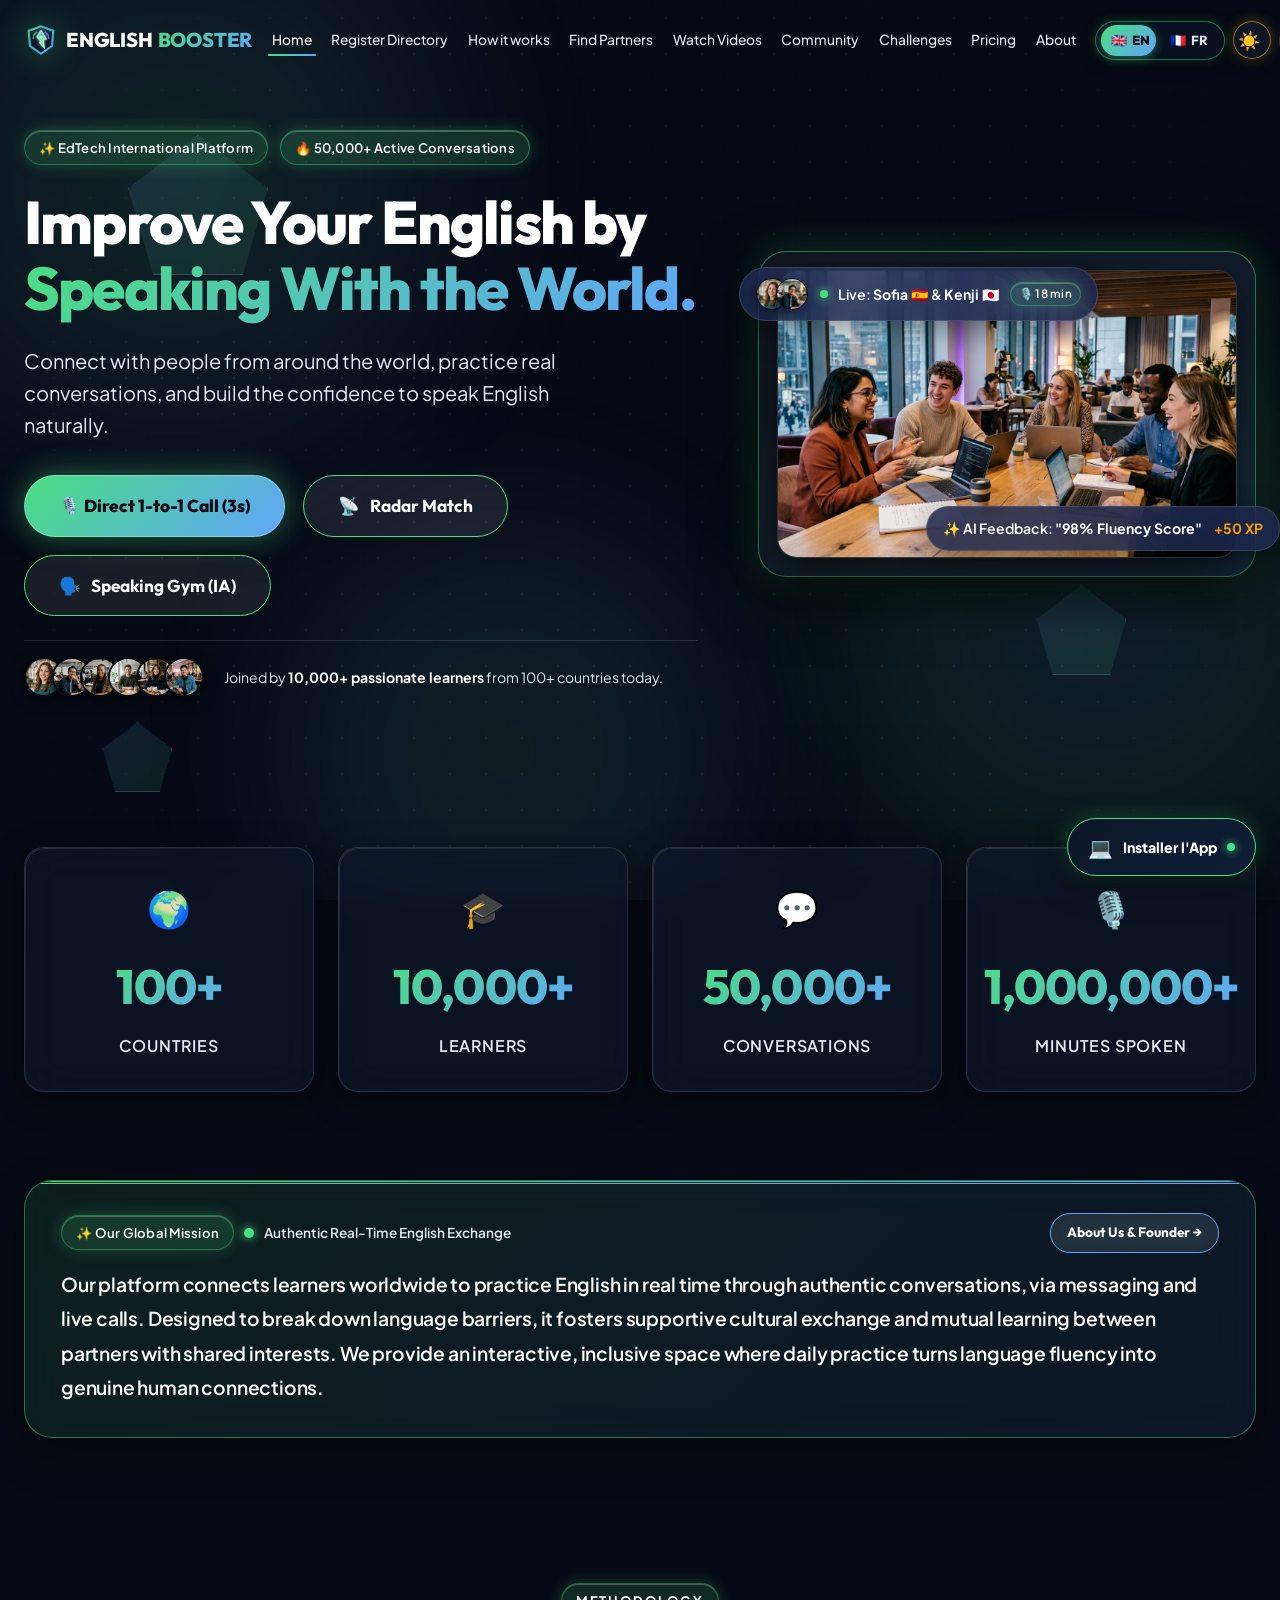
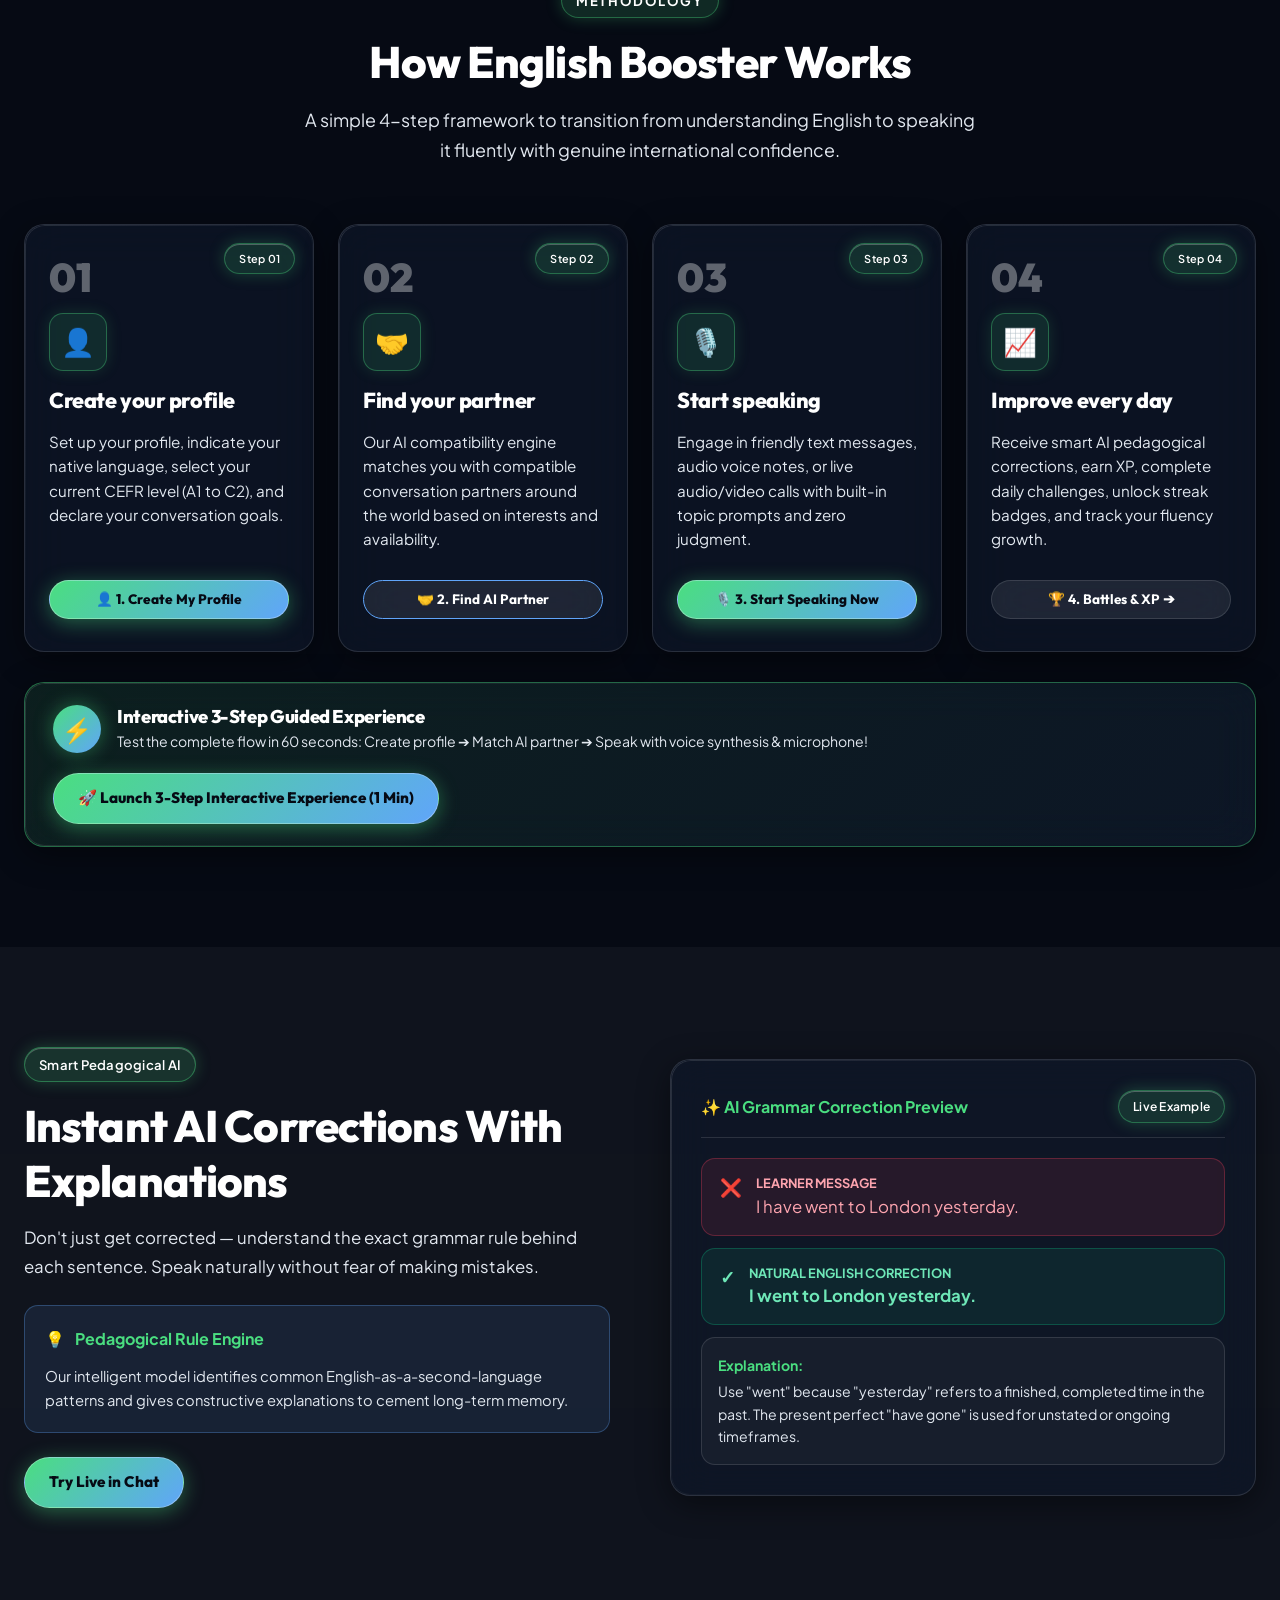
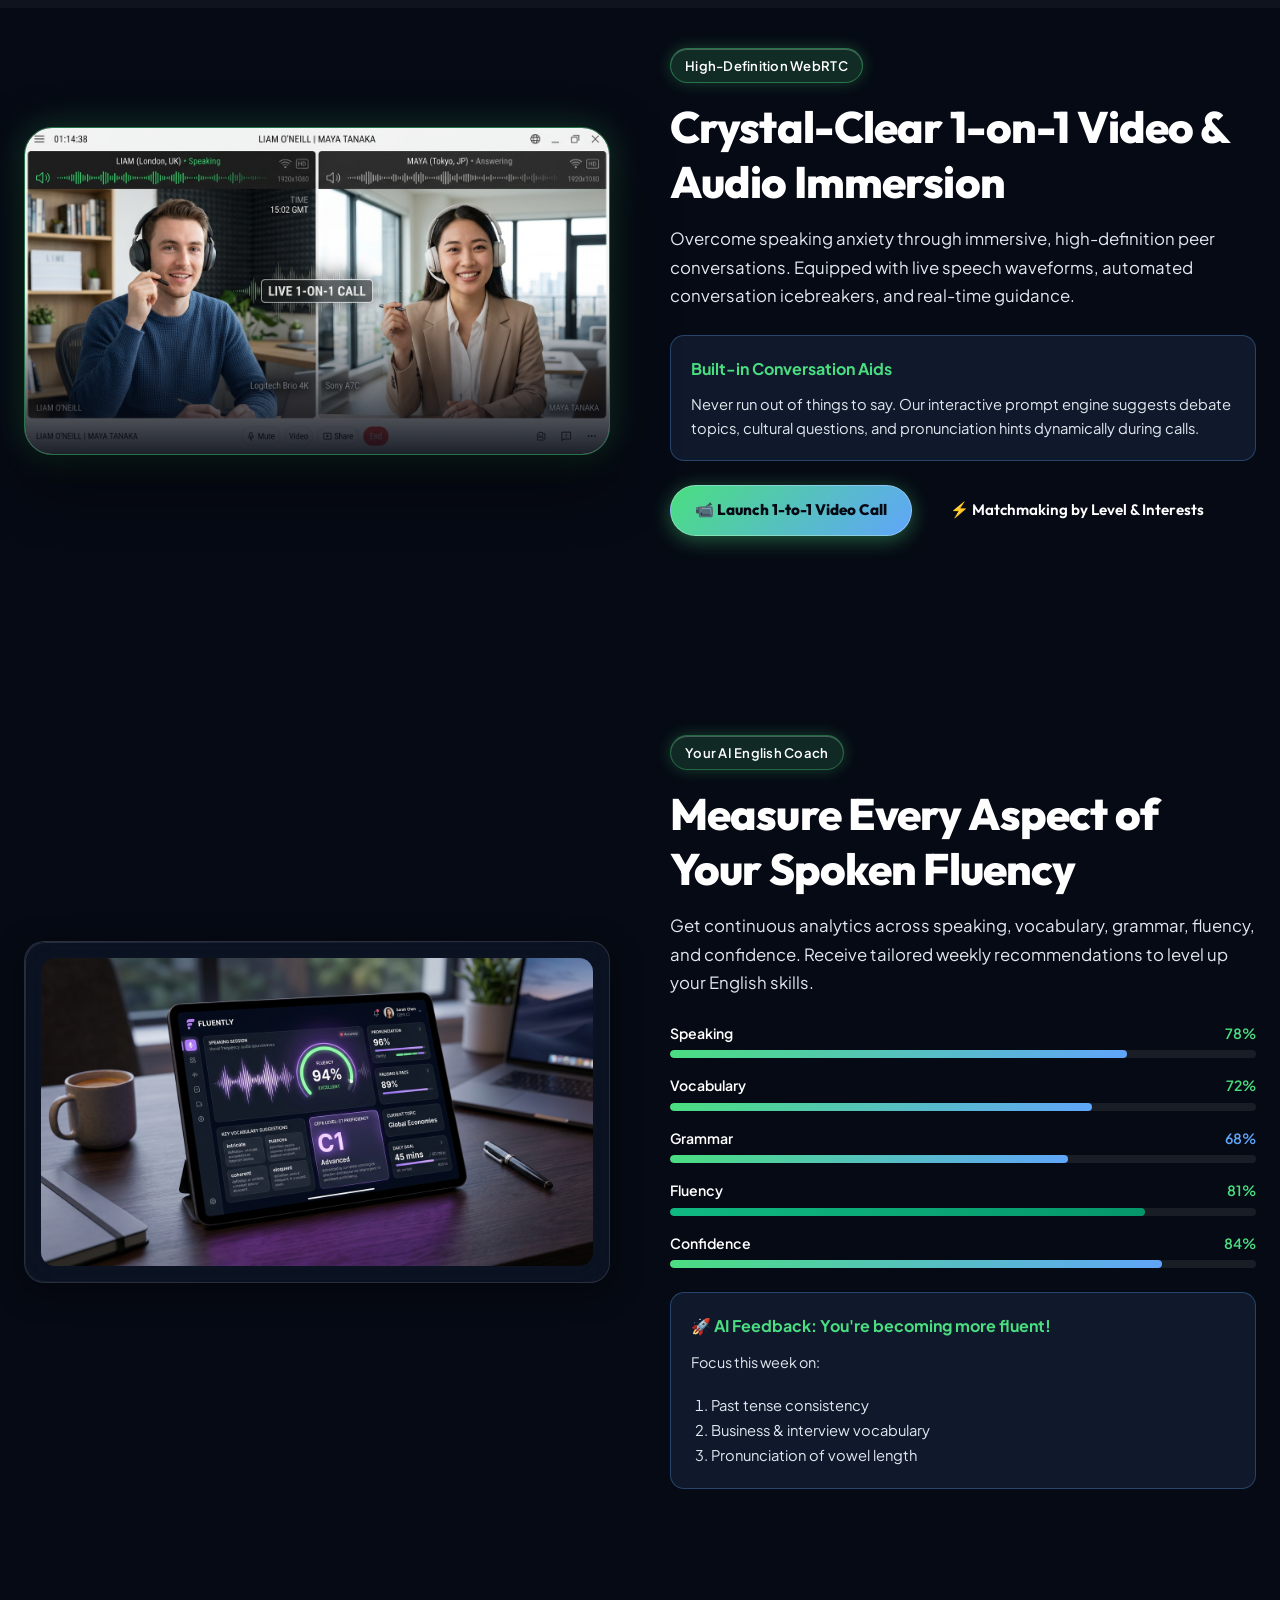
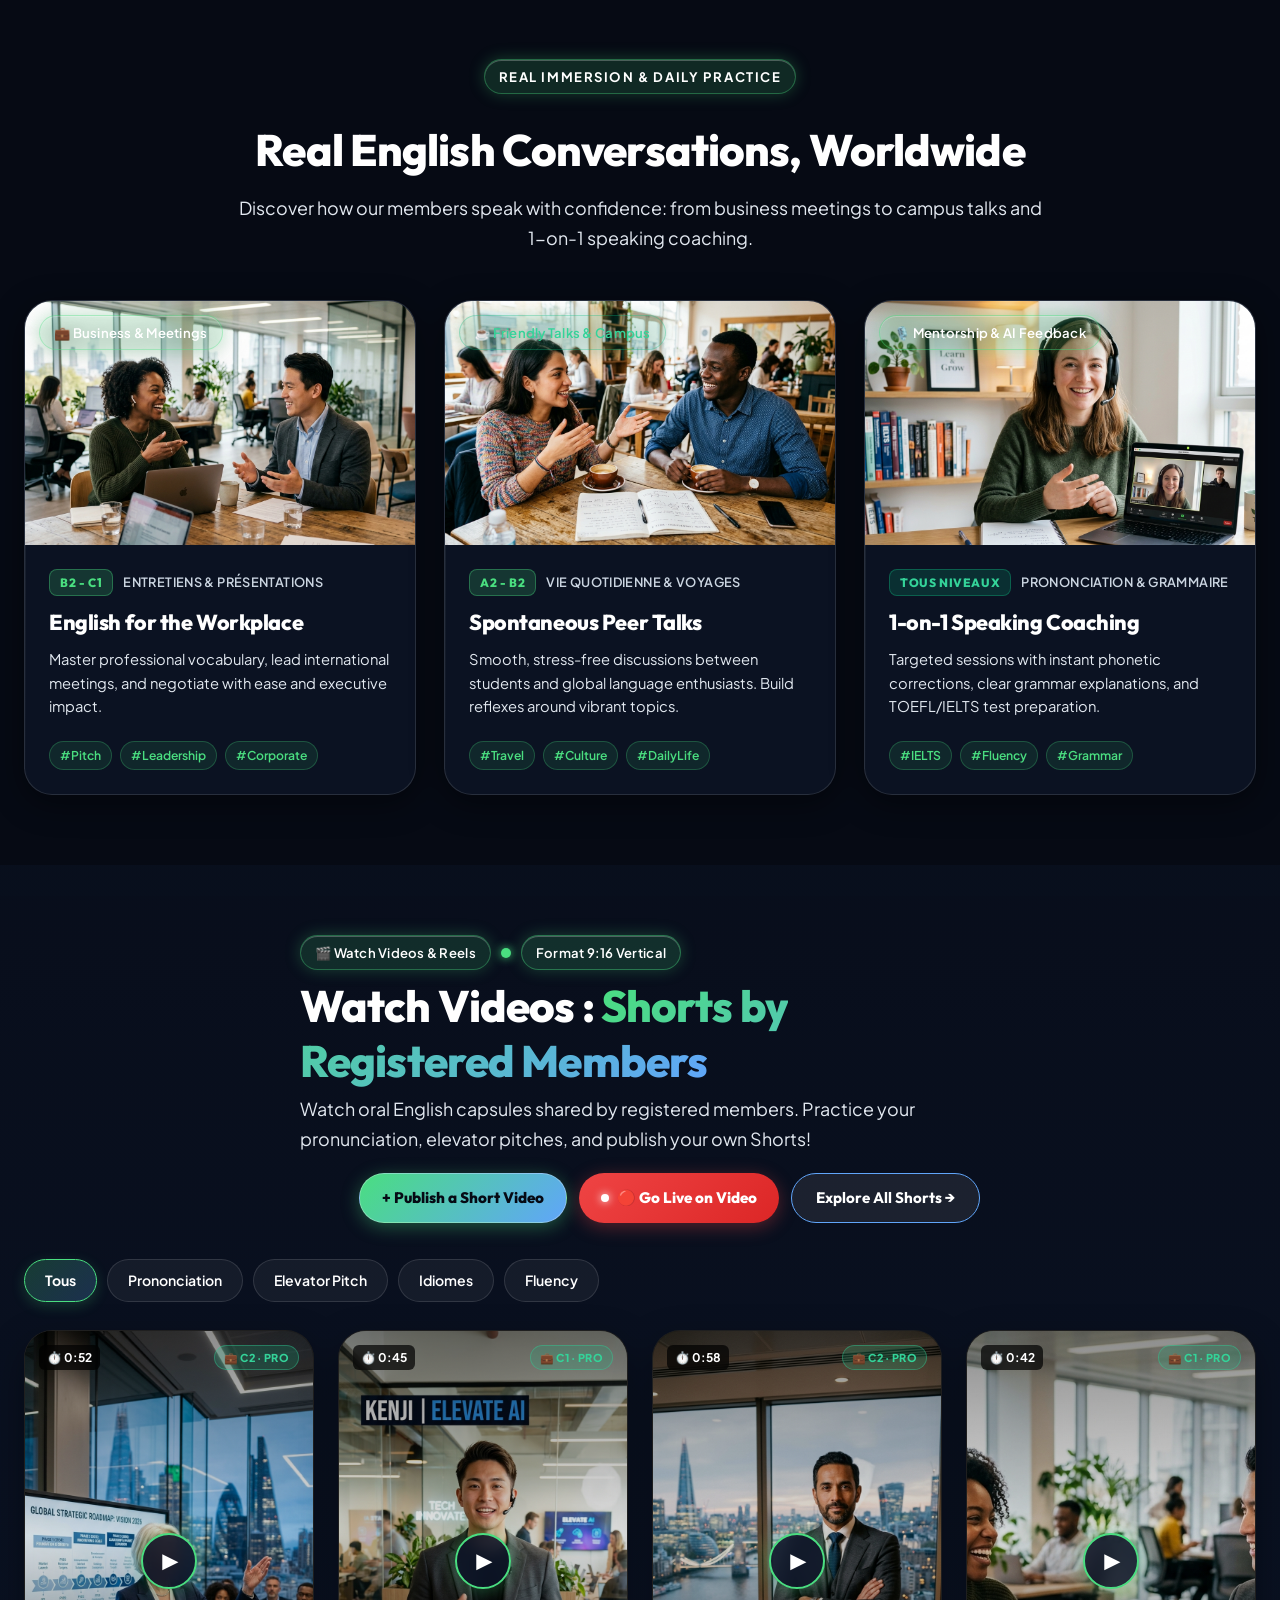
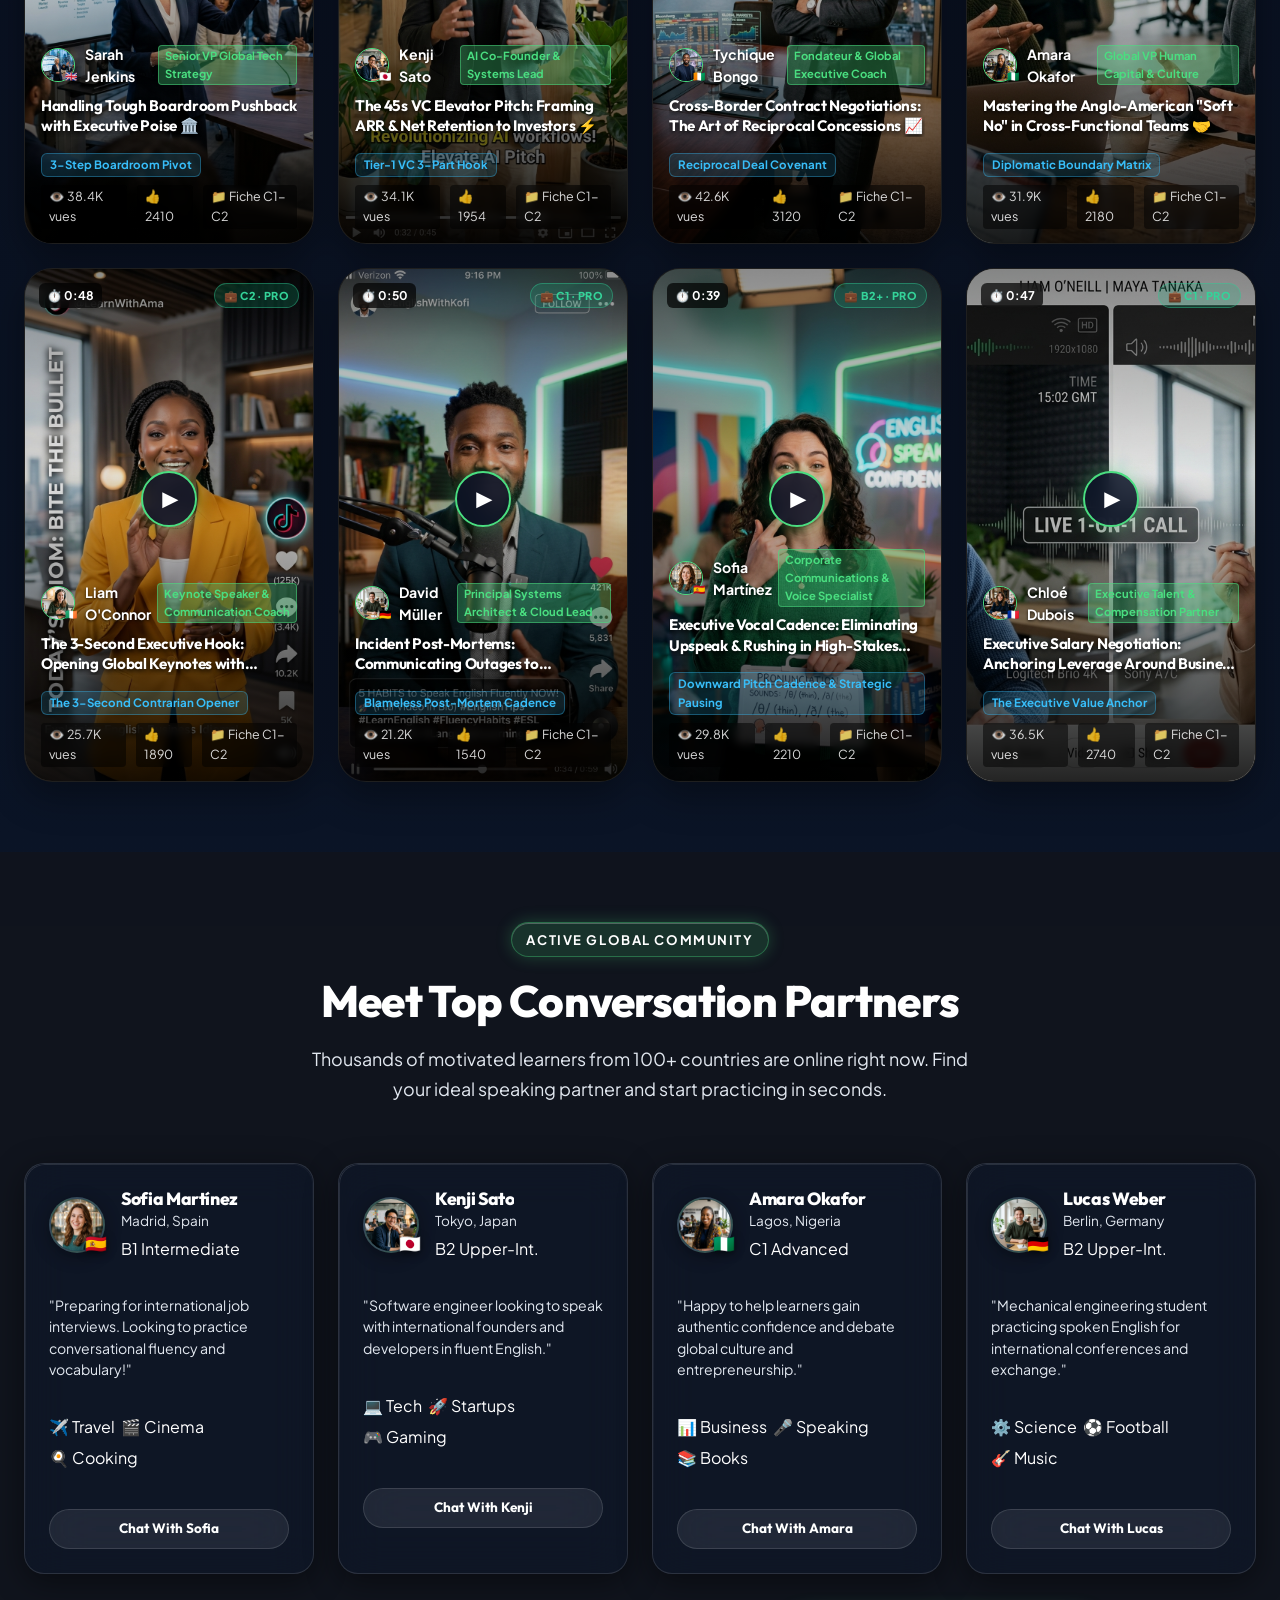
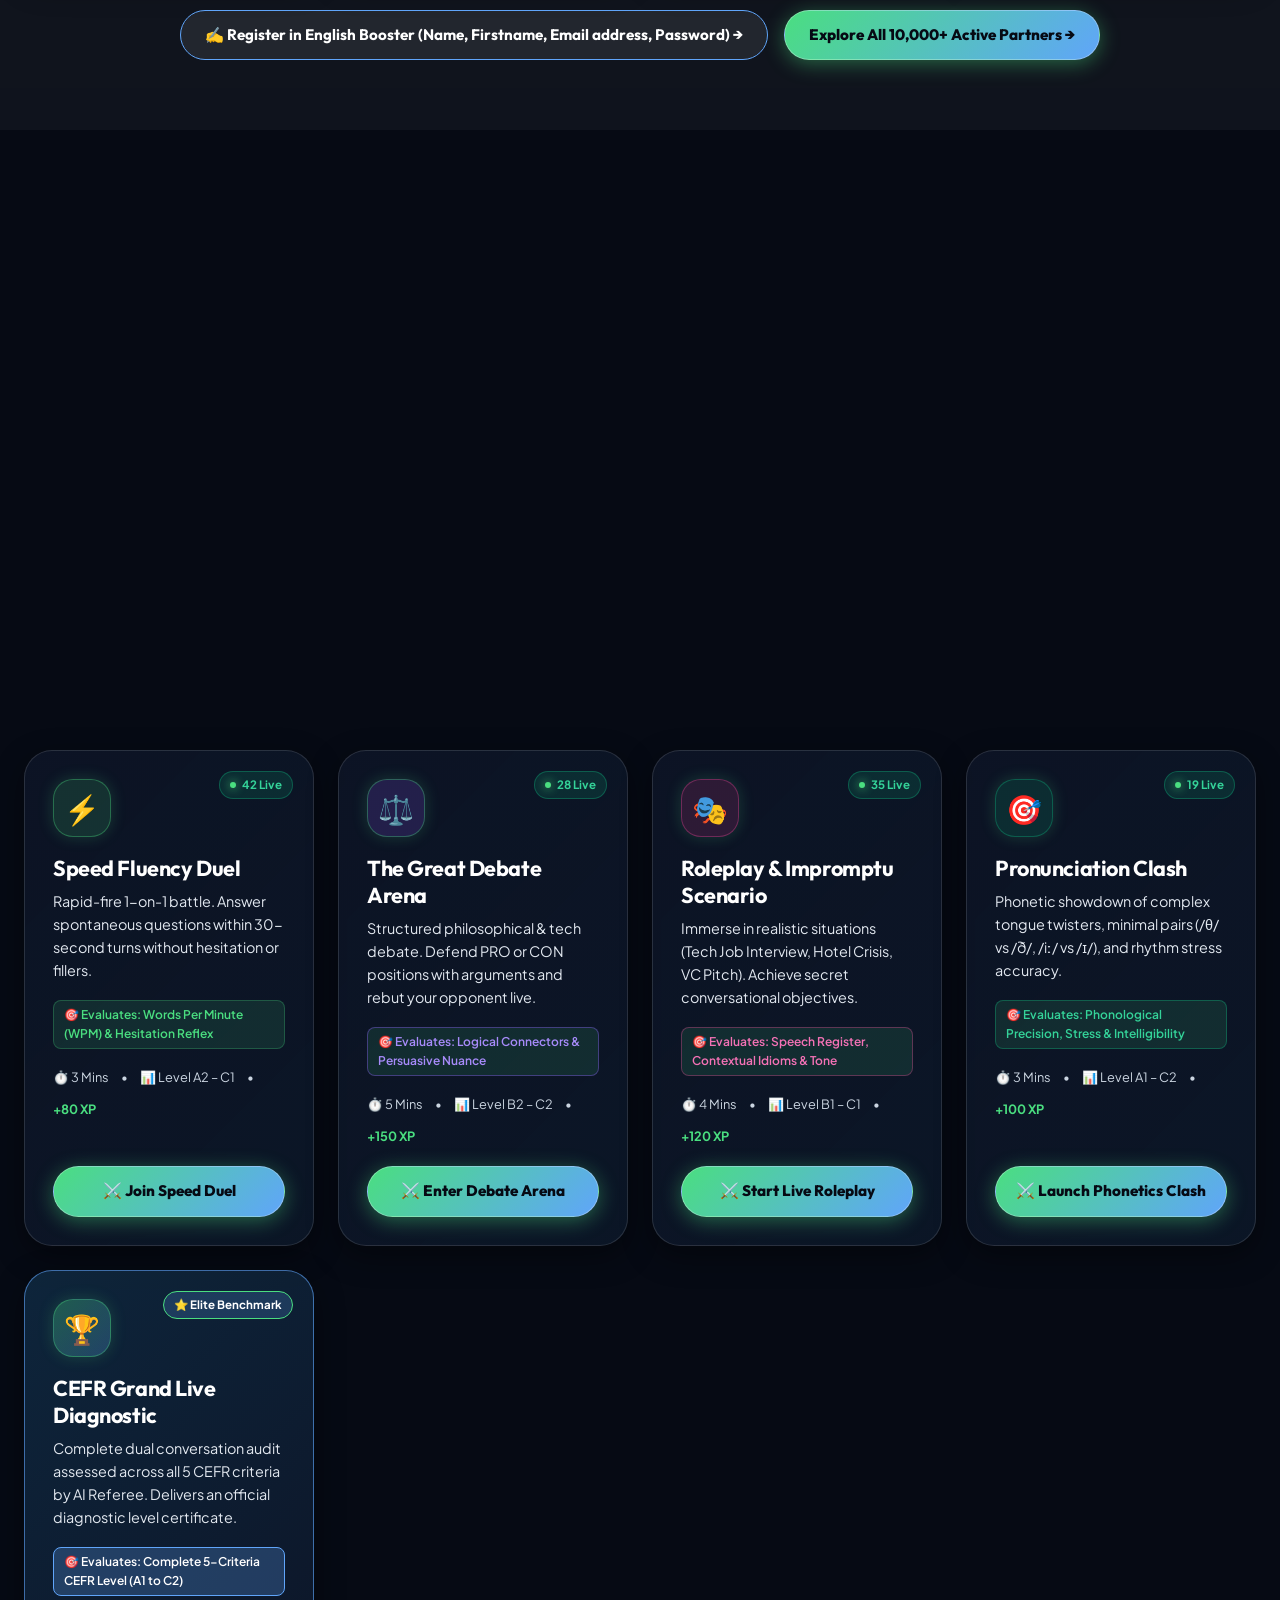
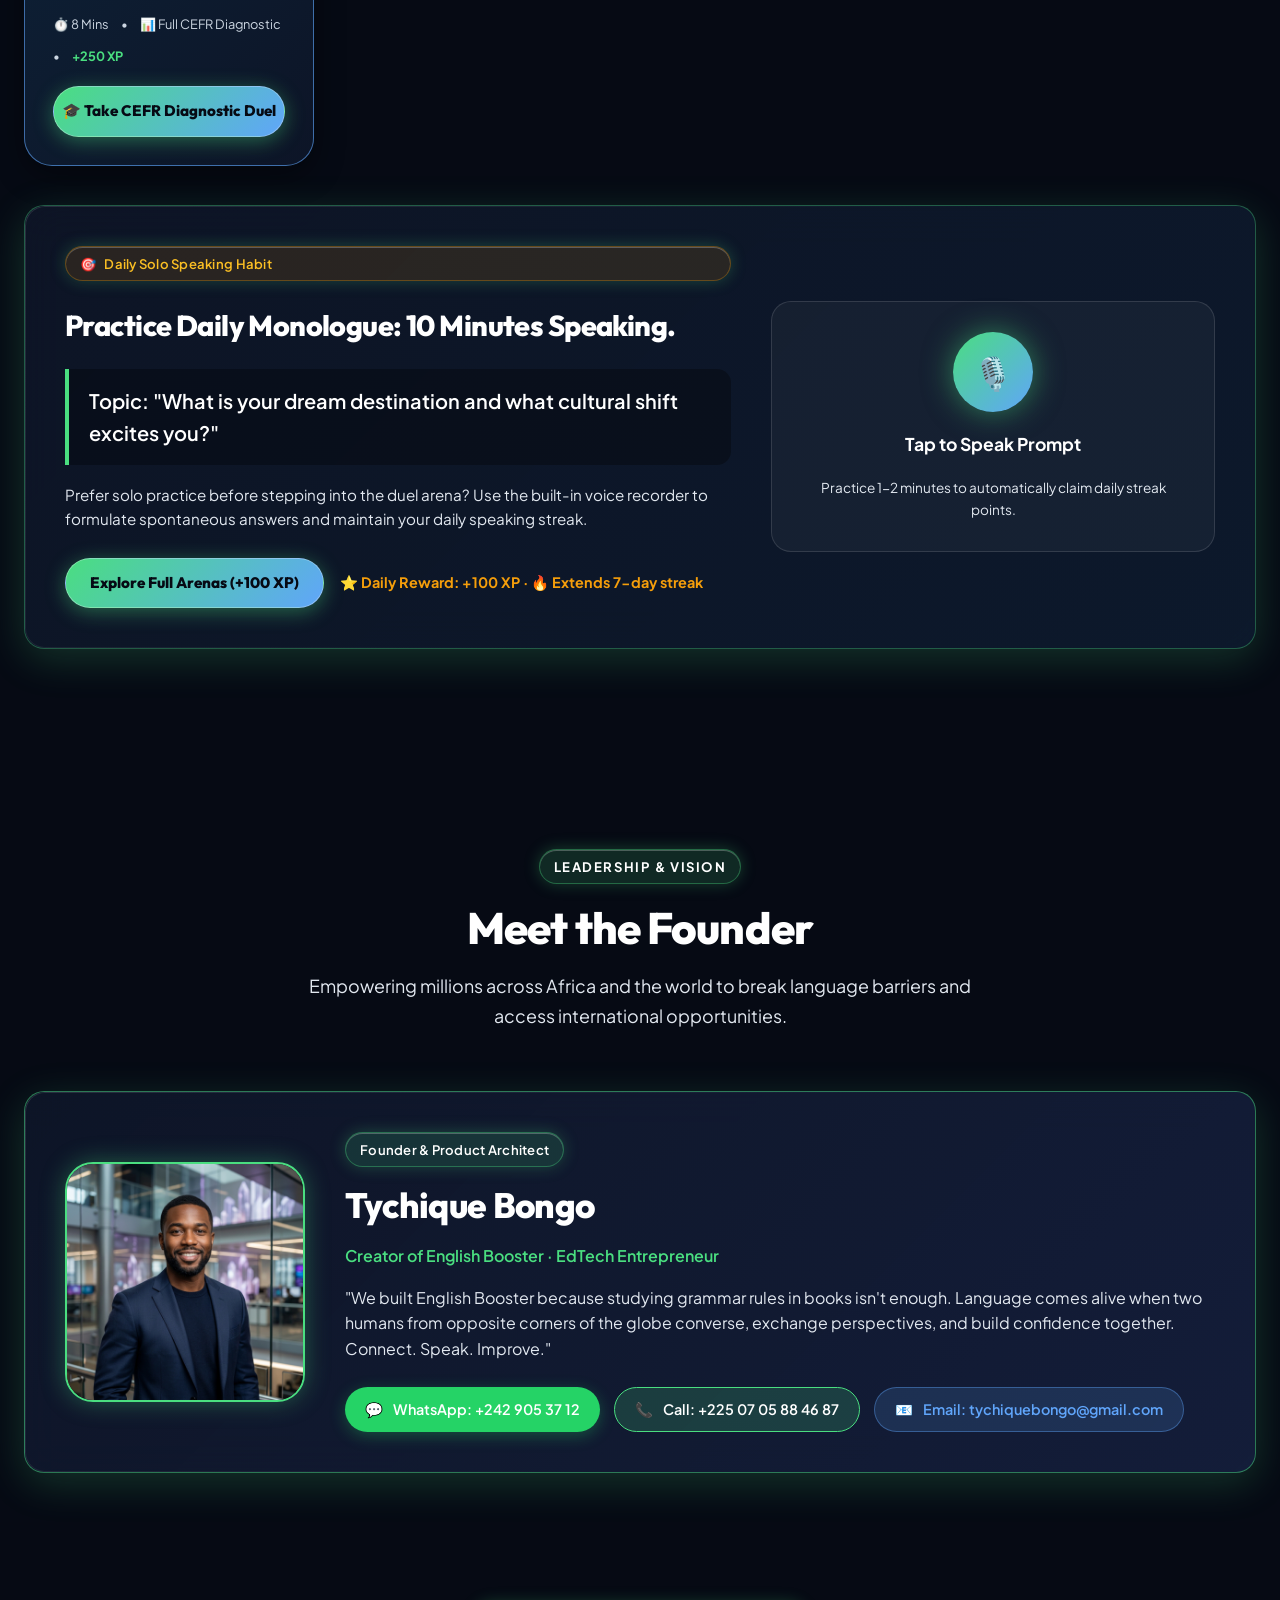
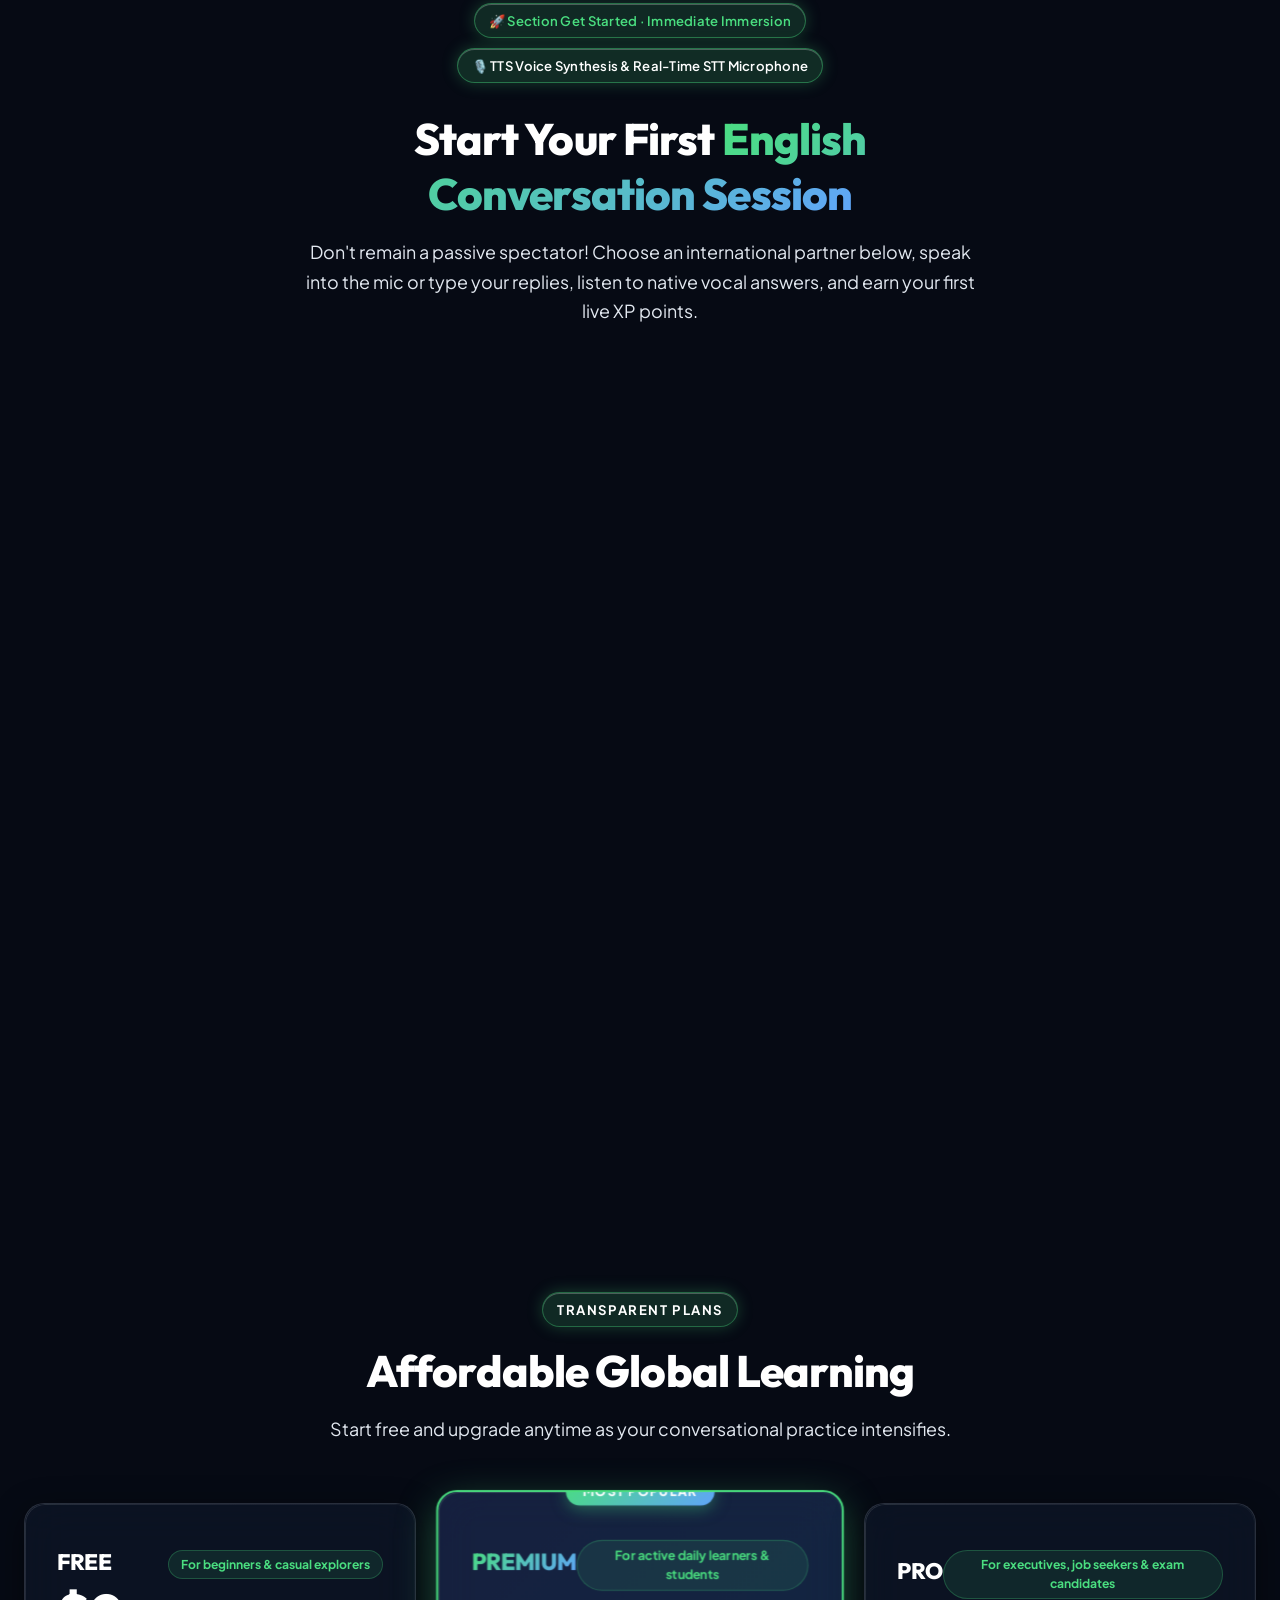
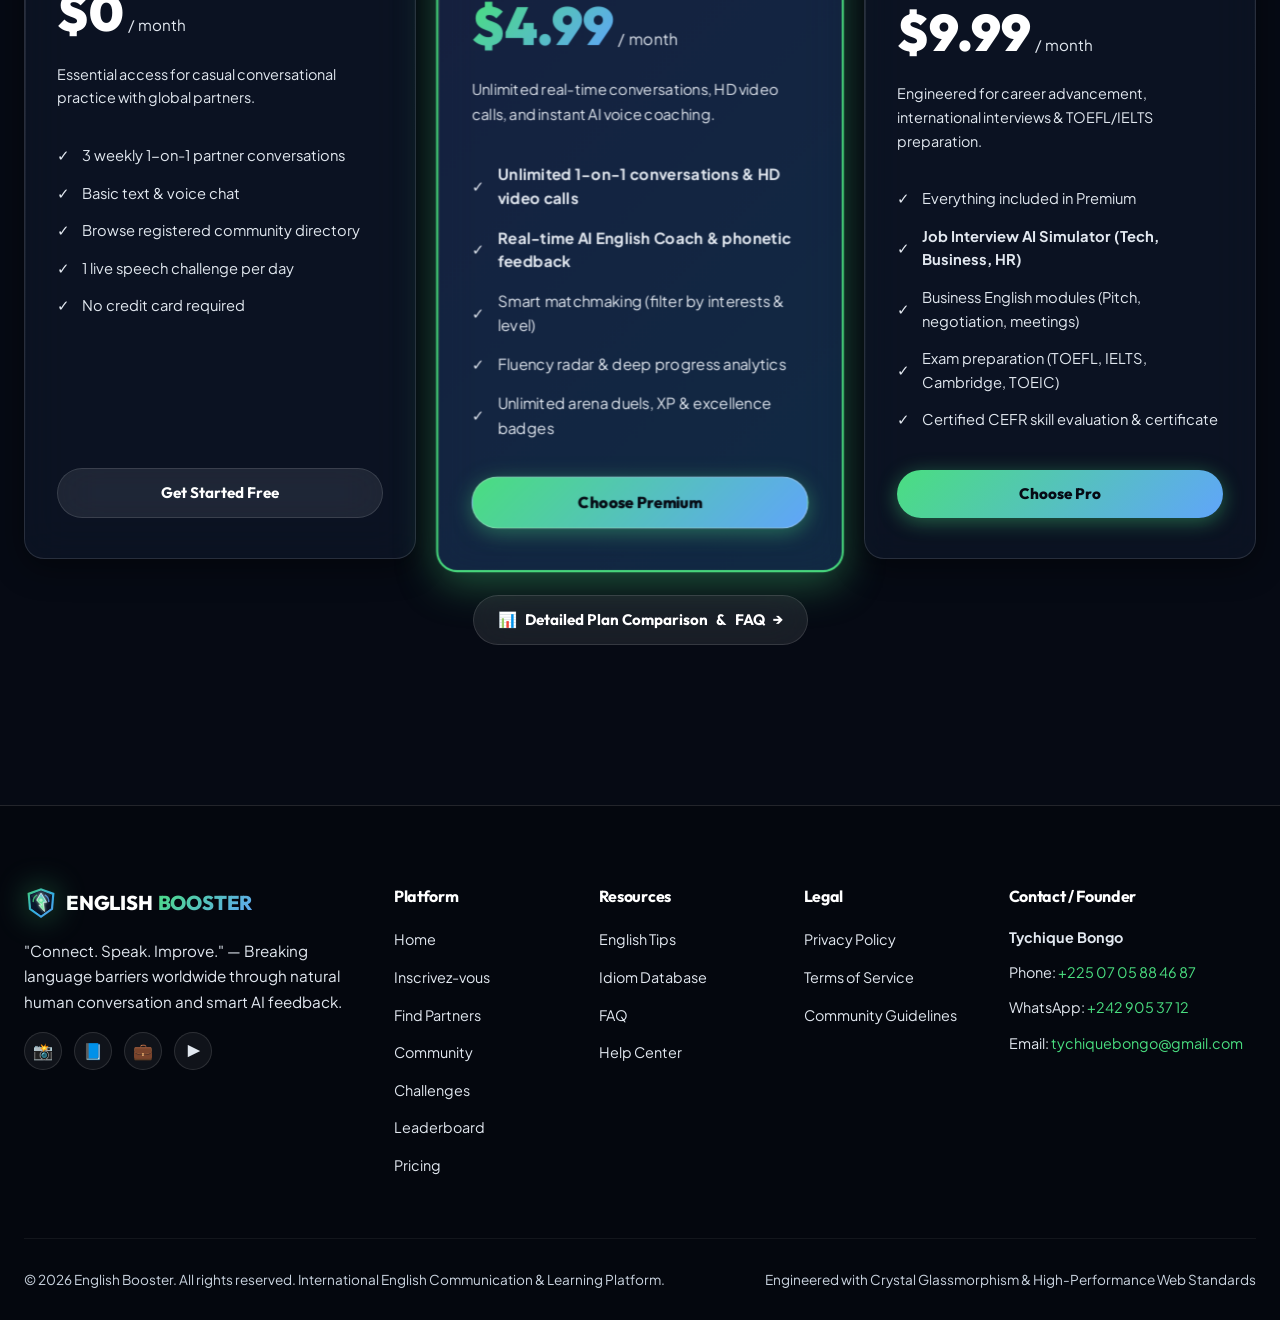
==== commit 403d5cd5: "V10" ====
--- a/index.html
+++ b/index.html
@@ -3,7 +3,7 @@
 <head>
   <meta charset="UTF-8">
   <meta name="viewport" content="width=device-width, initial-scale=1.0">
-  <title data-i18n="title_home">English Booster — Improve Your English by Speaking With the World</title>
+  <title data-i18n="title_home">English Booster | Improve Your English by Speaking With the World</title>
   <meta name="description" content="Connect with native and fluent speakers from around the world. Practice real spoken English conversations, receive instant AI grammar feedback, and build speaking confidence.">
   <link rel="stylesheet" href="css/style.css">
   <link rel="stylesheet" href="css/animations.css">
